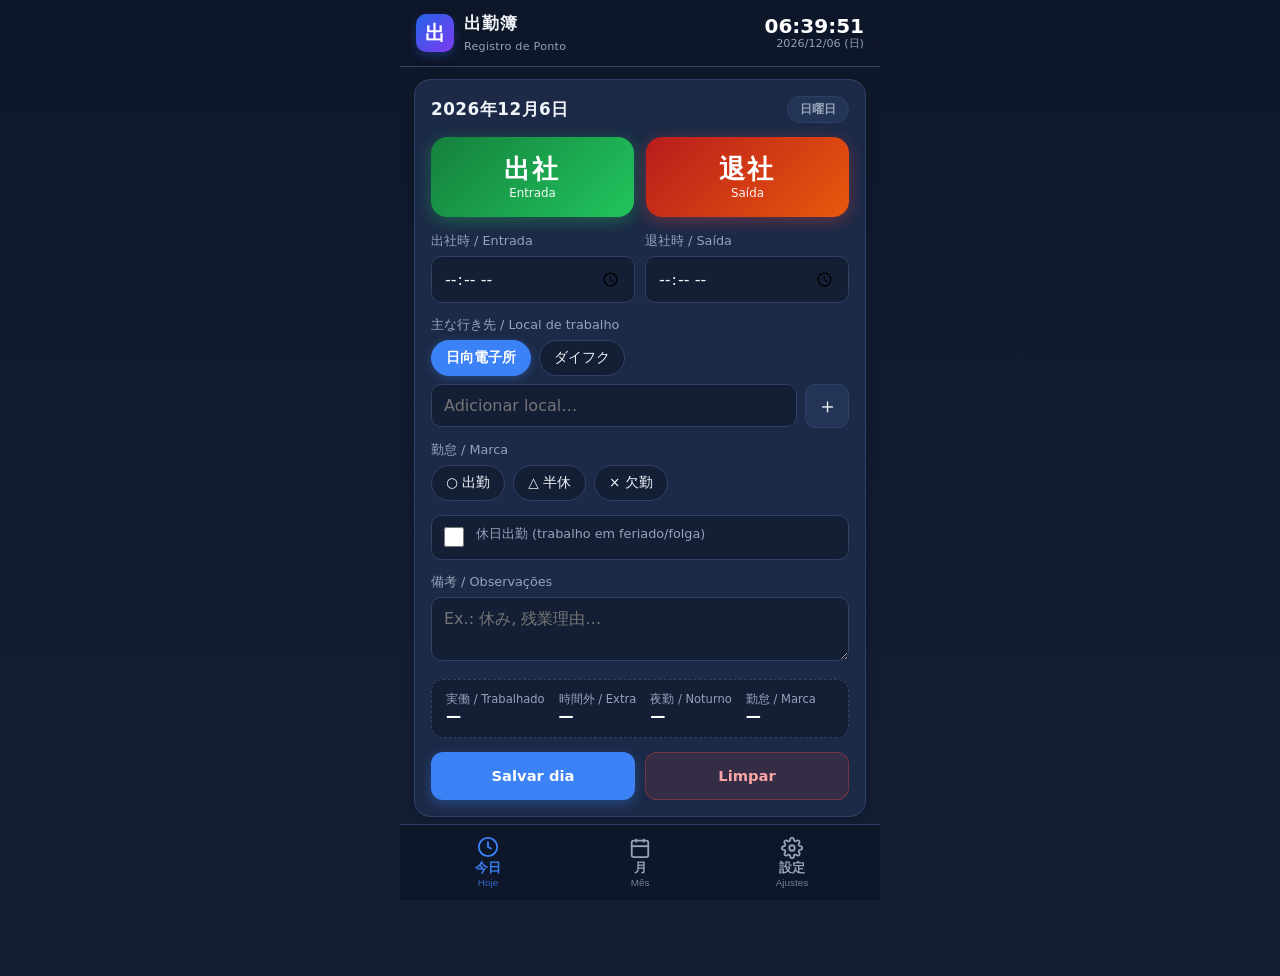
==== ponto.html @ 15ba2b0e "feat: Registro de Ponto PWA offline com suporte a iPhone e Android" ====
<!DOCTYPE html>
<html lang="ja">
<head>
  <meta charset="utf-8">
  <meta name="viewport" content="width=device-width, initial-scale=1, viewport-fit=cover, maximum-scale=1, user-scalable=no">
  <meta name="theme-color" content="#0f172a">
  <title>出勤簿 / Registro de Ponto</title>
  <link rel="manifest" href="manifest.json">
  <meta name="theme-color" content="#3b82f6">

  <!-- Suporte Nativo para iPhone / iOS -->
  <meta name="apple-mobile-web-app-capable" content="yes">
  <meta name="apple-mobile-web-app-status-bar-style" content="black-translucent">
  <meta name="apple-mobile-web-app-title" content="出勤簿">
  <link rel="apple-touch-icon" href="icon-192.png">
  <link rel="apple-touch-icon" sizes="192x192" href="icon-192.png">
  <link rel="apple-touch-icon" sizes="512x512" href="icon-512.png">

  <style>
:root {
  --bg: #0f172a;
  --bg2: #141f36;
  --card: #1c2a47;
  --card2: #243456;
  --line: #2e4166;
  --txt: #f1f5f9;
  --muted: #94a3b8;
  --accent: #3b82f6;
  --accent-glow: rgba(59, 130, 246, 0.35);
  --green: #22c55e;
  --green-glow: rgba(34, 197, 94, 0.35);
  --red: #ef4444;
  --red-glow: rgba(239, 68, 68, 0.35);
  --amber: #f59e0b;
  --radius: 16px;
  --radius-sm: 10px;
}

*, *::before, *::after {
  box-sizing: border-box;
  -webkit-tap-highlight-color: transparent;
}

html, body {
  margin: 0;
  padding: 0;
  width: 100%;
  max-width: 100vw;
  overflow-x: hidden;
}

body {
  background: linear-gradient(180deg, var(--bg) 0%, var(--bg2) 100%);
  color: var(--txt);
  font-family: system-ui, -apple-system, "Noto Sans JP", "Segoe UI", Roboto, sans-serif;
  min-height: 100vh;
  min-height: 100dvh;
  padding-bottom: calc(76px + env(safe-area-inset-bottom, 16px));
}

.app-wrapper {
  width: 100%;
  max-width: 480px;
  margin: 0 auto;
  min-height: 100vh;
  position: relative;
  display: flex;
  flex-direction: column;
}

.hidden {
  display: none !important;
}

.muted {
  color: var(--muted);
  font-size: 0.85rem;
  line-height: 1.4;
}

/* ---------- Top Bar ---------- */
.topbar {
  position: sticky;
  top: 0;
  z-index: 40;
  display: flex;
  justify-content: space-between;
  align-items: center;
  padding: calc(env(safe-area-inset-top, 0px) + 12px) 16px 12px;
  background: rgba(15, 23, 42, 0.94);
  backdrop-filter: blur(12px);
  -webkit-backdrop-filter: blur(12px);
  border-bottom: 1px solid var(--line);
}

.brand {
  display: flex;
  align-items: center;
  gap: 10px;
}

.brand strong {
  display: block;
  font-size: 1.05rem;
  letter-spacing: 0.05em;
  font-weight: 700;
}

.brand small {
  color: var(--muted);
  font-size: 0.7rem;
  letter-spacing: 0.02em;
}

.logo {
  width: 38px;
  height: 38px;
  border-radius: 10px;
  display: grid;
  place-items: center;
  background: linear-gradient(135deg, #2563eb, #7c3aed);
  font-weight: 800;
  font-size: 1.25rem;
  color: #fff;
  box-shadow: 0 4px 10px rgba(37, 99, 235, 0.3);
}

.clock {
  text-align: right;
  line-height: 1.15;
}

.clock #liveClock {
  font-variant-numeric: tabular-nums;
  font-size: 1.25rem;
  font-weight: 700;
  color: #fff;
}

.clock small {
  color: var(--muted);
  font-size: 0.7rem;
  display: block;
}

/* ---------- Banners ---------- */
.banner {
  margin: 12px 14px 0;
  padding: 12px 14px;
  border-radius: 12px;
  font-size: 0.85rem;
  line-height: 1.4;
}

.banner.warn {
  background: rgba(245, 158, 11, 0.12);
  border: 1px solid rgba(245, 158, 11, 0.4);
  color: #fde68a;
}

/* ---------- Main Content ---------- */
main {
  flex: 1;
  padding: 12px 14px 0;
  width: 100%;
}

.panel {
  display: none;
}

.panel.active {
  display: block;
  animation: fadeIn 0.18s cubic-bezier(0.16, 1, 0.3, 1);
}

@keyframes fadeIn {
  from { opacity: 0; transform: translateY(6px); }
  to { opacity: 1; transform: translateY(0); }
}

/* ---------- Cards ---------- */
.card {
  background: var(--card);
  border: 1px solid var(--line);
  border-radius: var(--radius);
  padding: 16px;
  margin-bottom: 12px;
  box-shadow: 0 4px 12px rgba(0, 0, 0, 0.15);
}

.card h2 {
  margin: 0 0 12px;
  font-size: 1rem;
  font-weight: 700;
  letter-spacing: 0.03em;
}

.card-head {
  display: flex;
  justify-content: space-between;
  align-items: center;
  margin-bottom: 14px;
}

.card-head h2 {
  margin: 0;
  font-size: 1.05rem;
}

.pill {
  background: var(--card2);
  color: var(--muted);
  padding: 4px 12px;
  border-radius: 999px;
  font-size: 0.78rem;
  font-weight: 600;
  border: 1px solid var(--line);
}

/* ---------- Punch Buttons ---------- */
.punch {
  display: grid;
  grid-template-columns: 1fr 1fr;
  gap: 12px;
  margin-bottom: 16px;
}

.punch-btn {
  border: none;
  border-radius: 16px;
  padding: 16px 8px;
  color: #fff;
  cursor: pointer;
  display: flex;
  flex-direction: column;
  align-items: center;
  justify-content: center;
  gap: 3px;
  font-family: inherit;
  transition: transform 0.08s ease, filter 0.15s ease, box-shadow 0.15s ease;
  touch-action: manipulation;
  min-height: 80px;
}

.punch-btn:active {
  transform: scale(0.96);
}

.punch-btn .big {
  font-size: 1.65rem;
  font-weight: 800;
  letter-spacing: 0.08em;
  line-height: 1.1;
}

.punch-btn small {
  font-size: 0.74rem;
  font-weight: 500;
  opacity: 0.95;
}

.punch-btn.in {
  background: linear-gradient(135deg, #15803d, #22c55e);
  box-shadow: 0 4px 16px var(--green-glow);
}

.punch-btn.out {
  background: linear-gradient(135deg, #b91c1c, #ea580c);
  box-shadow: 0 4px 16px var(--red-glow);
}

.punch-btn.done {
  filter: saturate(0.3) brightness(0.75);
  box-shadow: none;
}

/* ---------- Form Controls ---------- */
.grid2 {
  display: grid;
  grid-template-columns: 1fr 1fr;
  gap: 10px;
}

.field {
  display: block;
  margin-bottom: 14px;
}

.field > span {
  display: block;
  font-size: 0.8rem;
  font-weight: 500;
  color: var(--muted);
  margin-bottom: 6px;
}

input[type=text],
input[type=number],
input[type=time],
textarea,
select {
  width: 100%;
  max-width: 100%;
  background: var(--bg2);
  border: 1px solid var(--line);
  color: var(--txt);
  border-radius: var(--radius-sm);
  padding: 11px 12px;
  font-size: 1rem;
  font-family: inherit;
  transition: border-color 0.15s, box-shadow 0.15s;
}

input[type=time] {
  font-variant-numeric: tabular-nums;
  -webkit-appearance: none;
}

textarea {
  resize: vertical;
  min-height: 64px;
}

input:focus,
textarea:focus,
select:focus {
  outline: none;
  border-color: var(--accent);
  box-shadow: 0 0 0 3px var(--accent-glow);
}

/* Row & Icon button */
.row {
  display: flex;
  gap: 8px;
  align-items: center;
  width: 100%;
}

.row input {
  flex: 1;
  min-width: 0;
}

.btn-icon {
  width: 44px;
  height: 44px;
  min-width: 44px;
  flex: 0 0 44px;
  border-radius: var(--radius-sm);
  display: inline-flex;
  align-items: center;
  justify-content: center;
  font-size: 1.3rem;
  cursor: pointer;
  border: 1px solid var(--line);
  background: var(--card2);
  color: var(--txt);
  padding: 0;
  touch-action: manipulation;
  transition: transform 0.08s, filter 0.15s;
}

.btn-icon:active {
  transform: scale(0.93);
  filter: brightness(1.2);
}

/* Chips */
.chips {
  display: flex;
  flex-wrap: wrap;
  gap: 8px;
  margin-bottom: 8px;
}

.chip {
  border: 1px solid var(--line);
  background: var(--bg2);
  color: var(--txt);
  padding: 8px 14px;
  border-radius: 999px;
  font-size: 0.85rem;
  cursor: pointer;
  font-family: inherit;
  touch-action: manipulation;
  transition: background-color 0.12s, border-color 0.12s;
  max-width: 100%;
  overflow: hidden;
  text-overflow: ellipsis;
  white-space: nowrap;
}

.chip.active {
  background: var(--accent);
  border-color: var(--accent);
  color: #fff;
  font-weight: 600;
  box-shadow: 0 2px 8px var(--accent-glow);
}

.chip.remove {
  background: #3a1d22;
  border-color: #7c2d3a;
  color: #fca5a5;
}

/* Switch & Checkbox */
.switch {
  display: flex;
  gap: 12px;
  align-items: center;
  font-size: 0.84rem;
  color: var(--txt);
  background: var(--bg2);
  padding: 10px 12px;
  border-radius: var(--radius-sm);
  border: 1px solid var(--line);
  cursor: pointer;
  user-select: none;
  touch-action: manipulation;
}

.switch input {
  width: 20px;
  height: 20px;
  flex: 0 0 20px;
  margin: 0;
  accent-color: var(--accent);
}

/* Summary Box */
.summary {
  background: var(--bg2);
  border: 1px dashed var(--line);
  border-radius: 12px;
  padding: 12px 14px;
  margin-bottom: 14px;
  font-size: 0.9rem;
  display: flex;
  flex-wrap: wrap;
  gap: 14px;
}

.summary b {
  color: #fff;
  font-size: 0.95rem;
}

.summary .k {
  color: var(--muted);
  font-size: 0.72rem;
  display: block;
}

/* Action Buttons */
.actions {
  display: grid;
  grid-template-columns: repeat(auto-fit, minmax(120px, 1fr));
  gap: 10px;
  width: 100%;
}

.actions.single {
  grid-template-columns: 1fr;
}

.btn {
  border: none;
  border-radius: 12px;
  padding: 12px 14px;
  font-size: 0.92rem;
  font-weight: 600;
  cursor: pointer;
  font-family: inherit;
  min-height: 48px;
  display: inline-flex;
  align-items: center;
  justify-content: center;
  text-align: center;
  touch-action: manipulation;
  transition: transform 0.08s ease, filter 0.15s ease;
  min-width: 0;
  line-height: 1.25;
}

.btn:active {
  transform: scale(0.97);
  filter: brightness(1.15);
}

.btn.primary {
  background: var(--accent);
  color: #fff;
  box-shadow: 0 4px 12px var(--accent-glow);
}

.btn.ghost {
  background: var(--card2);
  color: var(--txt);
  border: 1px solid var(--line);
}

.btn.danger {
  color: #fca5a5;
  background: rgba(239, 68, 68, 0.12);
  border-color: rgba(239, 68, 68, 0.35);
}

.btn.file {
  display: inline-flex;
  align-items: center;
  justify-content: center;
  position: relative;
  overflow: hidden;
}

.btn.file input {
  position: absolute;
  top: 0;
  left: 0;
  opacity: 0;
  width: 100%;
  height: 100%;
  cursor: pointer;
}

/* ---------- Month Tab ---------- */
.month-nav {
  display: flex;
  align-items: center;
  justify-content: space-between;
  gap: 8px;
  margin-bottom: 14px;
}

.month-nav h2 {
  margin: 0;
  font-size: 1.15rem;
  font-weight: 700;
  flex: 1;
  text-align: center;
  letter-spacing: 0.02em;
}

.stats {
  display: grid;
  grid-template-columns: 1fr 1fr;
  gap: 10px;
  margin-bottom: 14px;
}

.stat {
  background: var(--bg2);
  border: 1px solid var(--line);
  border-radius: 12px;
  padding: 10px 12px;
  min-width: 0;
}

.stat .v {
  font-size: 1.3rem;
  font-weight: 800;
  font-variant-numeric: tabular-nums;
  white-space: nowrap;
  overflow: hidden;
  text-overflow: ellipsis;
}

.stat .k {
  color: var(--muted);
  font-size: 0.72rem;
  margin-top: 2px;
}

.stat.green .v { color: var(--green); }
.stat.amber .v { color: var(--amber); }
.stat.red .v { color: var(--red); }

/* Day List */
.day-list {
  display: flex;
  flex-direction: column;
  gap: 8px;
  margin-bottom: 24px;
}

.day {
  background: var(--card);
  border: 1px solid var(--line);
  border-radius: 12px;
  overflow: hidden;
  transition: border-color 0.15s;
}

.day.sat { border-left: 4px solid #3b82f6; }
.day.sun { border-left: 4px solid var(--red); }
.day.holiday { border-left: 4px solid var(--amber); }

.day-head {
  display: flex;
  align-items: center;
  gap: 8px;
  padding: 12px 10px;
  cursor: pointer;
  touch-action: manipulation;
}

.day-num {
  width: 32px;
  font-size: 1.05rem;
  font-weight: 700;
  text-align: center;
  flex-shrink: 0;
}

.day-wd {
  width: 26px;
  font-size: 0.76rem;
  color: var(--muted);
  flex-shrink: 0;
}

.day-main {
  flex: 1;
  min-width: 0;
  font-size: 0.88rem;
  font-variant-numeric: tabular-nums;
  overflow: hidden;
  text-overflow: ellipsis;
  white-space: nowrap;
}

.day-main .ph { color: var(--muted); }
.day-main .nt { color: var(--muted); font-size: 0.78rem; margin-left: 4px; }
.day-empty { color: var(--muted); font-size: 0.82rem; }

.day-body {
  display: none;
  padding: 0 14px 14px;
  border-top: 1px solid var(--line);
}

.day.open .day-body {
  display: block;
}

.day-body .grid2 {
  margin-top: 12px;
}

.day-body .field {
  margin-bottom: 12px;
}

/* ---------- Bottom Navigation Bar ---------- */
.tabs {
  position: fixed;
  bottom: 0;
  left: 0;
  right: 0;
  z-index: 50;
  display: flex;
  justify-content: space-around;
  align-items: center;
  background: rgba(15, 23, 42, 0.96);
  backdrop-filter: blur(16px);
  -webkit-backdrop-filter: blur(16px);
  border-top: 1px solid var(--line);
  padding: 6px 12px calc(env(safe-area-inset-bottom, 8px) + 6px);
  max-width: 480px;
  margin: 0 auto;
}

.tab {
  flex: 1;
  display: flex;
  flex-direction: column;
  align-items: center;
  justify-content: center;
  gap: 2px;
  padding: 6px 4px;
  border: none;
  background: transparent;
  color: var(--muted);
  cursor: pointer;
  border-radius: 12px;
  transition: all 0.15s ease;
  touch-action: manipulation;
}

.tab .tab-icon {
  width: 22px;
  height: 22px;
  stroke: currentColor;
  stroke-width: 2;
  fill: none;
  transition: stroke 0.15s ease, transform 0.15s ease;
}

.tab .tab-title {
  font-size: 0.8rem;
  font-weight: 700;
  line-height: 1.1;
}

.tab .tab-sub {
  font-size: 0.62rem;
  font-weight: 500;
  opacity: 0.75;
}

.tab.active {
  color: var(--accent);
}

.tab.active .tab-icon {
  transform: translateY(-1px);
}

.tab:active {
  transform: scale(0.92);
}

/* ---------- Toast Message ---------- */
.toast {
  position: fixed;
  left: 50%;
  bottom: calc(76px + env(safe-area-inset-bottom, 16px));
  transform: translateX(-50%);
  background: rgba(11, 18, 32, 0.95);
  border: 1px solid var(--line);
  color: #fff;
  padding: 12px 20px;
  border-radius: 999px;
  font-size: 0.88rem;
  font-weight: 600;
  z-index: 60;
  box-shadow: 0 10px 30px rgba(0, 0, 0, 0.6);
  max-width: calc(100vw - 32px);
  width: max-content;
  text-align: center;
  backdrop-filter: blur(10px);
  -webkit-backdrop-filter: blur(10px);
}

</style>
</head>
<body>

<div class="app-wrapper">
  <!-- Top Bar -->
  <header class="topbar">
    <div class="brand">
      <span class="logo">出</span>
      <div>
        <strong>出勤簿</strong>
        <small>Registro de Ponto</small>
      </div>
    </div>
    <div class="clock">
      <span id="liveClock">--:--:--</span>
      <small id="liveDate">—</small>
    </div>
  </header>

  <div id="persistWarn" class="banner warn hidden">
    Este dispositivo não permitiu armazenamento persistente. Exporte o backup (.json) periodicamente.
  </div>

  <main>
    <!-- TAB: TODAY -->
    <section id="tab-today" class="panel active">
      <div class="card">
        <div class="card-head">
          <h2 id="todayTitle">—</h2>
          <span id="todayWeekday" class="pill"></span>
        </div>

        <div id="openShift" class="banner warn hidden"></div>

        <div class="punch">
          <button id="btnIn" class="punch-btn in">
            <span class="big">出社</span>
            <small>Entrada</small>
          </button>
          <button id="btnOut" class="punch-btn out">
            <span class="big">退社</span>
            <small>Saída</small>
          </button>
        </div>

        <div class="grid2">
          <label class="field">
            <span>出社時 / Entrada</span>
            <input type="time" id="inTime">
          </label>
          <label class="field">
            <span>退社時 / Saída</span>
            <input type="time" id="outTime">
          </label>
        </div>

        <div class="field">
          <span>主な行き先 / Local de trabalho</span>
          <div id="placeChips" class="chips"></div>
          <div class="row">
            <input type="text" id="newPlace" placeholder="Adicionar local…">
            <button id="addPlace" class="btn-icon" title="Adicionar local">＋</button>
          </div>
        </div>

        <div class="field">
          <span>勤怠 / Marca</span>
          <div id="markChips" class="chips">
            <button class="chip mark" data-mark="○">○ 出勤</button>
            <button class="chip mark" data-mark="△">△ 半休</button>
            <button class="chip mark" data-mark="×">× 欠勤</button>
          </div>
        </div>

        <label class="field switch">
          <input type="checkbox" id="holidayFlag">
          <span>休日出勤 (trabalho em feriado/folga)</span>
        </label>

        <label class="field">
          <span>備考 / Observações</span>
          <textarea id="note" rows="2" placeholder="Ex.: 休み, 残業理由…"></textarea>
        </label>

        <div id="todaySummary" class="summary"></div>
        <div class="actions">
          <button id="saveToday" class="btn primary">Salvar dia</button>
          <button id="clearToday" class="btn ghost danger">Limpar</button>
        </div>
      </div>
    </section>

    <!-- TAB: MONTH -->
    <section id="tab-month" class="panel">
      <div class="card">
        <div class="month-nav">
          <button id="prevMonth" class="btn-icon ghost" title="Mês anterior">◀</button>
          <h2 id="monthLabel">—</h2>
          <button id="nextMonth" class="btn-icon ghost" title="Próximo mês">▶</button>
        </div>
        <div id="monthStats" class="stats"></div>
        <div class="actions">
          <button id="exportXlsx" class="btn primary">Gerar Excel (.xlsx)</button>
          <button id="exportCsv" class="btn ghost">Exportar CSV</button>
        </div>
      </div>
      <div id="dayList" class="day-list"></div>
    </section>

    <!-- TAB: CONFIG -->
    <section id="tab-config" class="panel">
      <div class="card">
        <h2>Perfil</h2>
        <label class="field"><span>申請者 / Nome</span><input type="text" id="cfgName"></label>
        <label class="field"><span>所属長 / Supervisor</span><input type="text" id="cfgSupervisor"></label>
        <label class="field"><span>Jornada padrão por dia (h)</span><input type="number" id="cfgHours" min="1" max="12" step="0.5"></label>
        <div class="actions single"><button id="saveConfig" class="btn primary">Salvar Perfil</button></div>
      </div>

      <div class="card">
        <h2>Locais de Trabalho</h2>
        <div id="cfgPlaces" class="chips"></div>
      </div>

      <div class="card">
        <h2>Backup e Dados</h2>
        <p class="muted">Os dados ficam salvos internamente neste aparelho. Recomendamos exportar o backup regularmente.</p>
        <div class="actions" style="margin-bottom: 10px;">
          <button id="backupJson" class="btn primary">Exportar Backup (.json)</button>
          <label class="btn ghost file">Importar Backup<input type="file" id="importJson" accept="application/json,.json"></label>
        </div>
        <div class="actions">
          <button id="loadSample" class="btn ghost">Carregar Exemplo</button>
          <button id="wipeAll" class="btn ghost danger">Apagar Tudo</button>
        </div>
      </div>
    </section>
  </main>

  <!-- Bottom Navigation Bar (Estilo App Nativo Android) -->
  <nav class="tabs">
    <button class="tab active" data-tab="today">
      <svg class="tab-icon" viewBox="0 0 24 24"><circle cx="12" cy="12" r="10"/><polyline points="12 6 12 12 16 14"/></svg>
      <span class="tab-title">今日</span>
      <span class="tab-sub">Hoje</span>
    </button>
    <button class="tab" data-tab="month">
      <svg class="tab-icon" viewBox="0 0 24 24"><rect x="3" y="4" width="18" height="18" rx="2" ry="2"/><line x1="16" y1="2" x2="16" y2="6"/><line x1="8" y1="2" x2="8" y2="6"/><line x1="3" y1="10" x2="21" y2="10"/></svg>
      <span class="tab-title">月</span>
      <span class="tab-sub">Mês</span>
    </button>
    <button class="tab" data-tab="config">
      <svg class="tab-icon" viewBox="0 0 24 24"><circle cx="12" cy="12" r="3"/><path d="M19.4 15a1.65 1.65 0 0 0 .33 1.82l.06.06a2 2 0 0 1 0 2.83 2 2 0 0 1-2.83 0l-.06-.06a1.65 1.65 0 0 0-1.82-.33 1.65 1.65 0 0 0-1 1.51V21a2 2 0 0 1-2 2 2 2 0 0 1-2-2v-.09A1.65 1.65 0 0 0 9 19.4a1.65 1.65 0 0 0-1.82.33l-.06.06a2 2 0 0 1-2.83 0 2 2 0 0 1 0-2.83l.06-.06a1.65 1.65 0 0 0 .33-1.82 1.65 1.65 0 0 0-1.51-1H3a2 2 0 0 1-2-2 2 2 0 0 1 2-2h.09A1.65 1.65 0 0 0 4.6 9a1.65 1.65 0 0 0-.33-1.82l-.06-.06a2 2 0 0 1 0-2.83 2 2 0 0 1 2.83 0l.06.06a1.65 1.65 0 0 0 1.82.33H9a1.65 1.65 0 0 0 1-1.51V3a2 2 0 0 1 2-2 2 2 0 0 1 2 2v.09a1.65 1.65 0 0 0 1 1.51 1.65 1.65 0 0 0 1.82-.33l.06-.06a2 2 0 0 1 2.83 0 2 2 0 0 1 0 2.83l-.06.06a1.65 1.65 0 0 0-.33 1.82V9a1.65 1.65 0 0 0 1.51 1H21a2 2 0 0 1 2 2 2 2 0 0 1-2 2h-.09a1.65 1.65 0 0 0-1.51 1z"/></svg>
      <span class="tab-title">設定</span>
      <span class="tab-sub">Ajustes</span>
    </button>
  </nav>

  <div id="toast" class="toast hidden"></div>
</div>

<script>
/*! ExcelJS 19-10-2023 */

!function(e){if("object"==typeof exports&&"undefined"!=typeof module)module.exports=e();else if("function"==typeof define&&define.amd)define([],e);else{("undefined"!=typeof window?window:"undefined"!=typeof global?global:"undefined"!=typeof self?self:this).ExcelJS=e()}}((function(){return function e(t,r,n){function i(o,a){if(!r[o]){if(!t[o]){var l="function"==typeof require&&require;if(!a&&l)return l(o,!0);if(s)return s(o,!0);var c=new Error("Cannot find module '"+o+"'");throw c.code="MODULE_NOT_FOUND",c}var u=r[o]={exports:{}};t[o][0].call(u.exports,(function(e){return i(t[o][1][e]||e)}),u,u.exports,e,t,r,n)}return r[o].exports}for(var s="function"==typeof require&&require,o=0;o<n.length;o++)i(n[o]);return i}({1:[function(e,t,r){"use strict";const n=e("fs"),i=e("fast-csv"),s=e("dayjs/plugin/customParseFormat"),o=e("dayjs/plugin/utc"),a=e("dayjs").extend(s).extend(o),l=e("../utils/stream-buf"),{fs:{exists:c}}=e("../utils/utils"),u={true:!0,false:!1,"#N/A":{error:"#N/A"},"#REF!":{error:"#REF!"},"#NAME?":{error:"#NAME?"},"#DIV/0!":{error:"#DIV/0!"},"#NULL!":{error:"#NULL!"},"#VALUE!":{error:"#VALUE!"},"#NUM!":{error:"#NUM!"}};t.exports=class{constructor(e){this.workbook=e,this.worksheet=null}async readFile(e,t){if(t=t||{},!await c(e))throw new Error("File not found: "+e);const r=n.createReadStream(e),i=await this.read(r,t);return r.close(),i}read(e,t){return t=t||{},new Promise((r,n)=>{const s=this.workbook.addWorksheet(t.sheetName),o=t.dateFormats||["YYYY-MM-DD[T]HH:mm:ssZ","YYYY-MM-DD[T]HH:mm:ss","MM-DD-YYYY","YYYY-MM-DD"],l=t.map||function(e){if(""===e)return null;const t=Number(e);if(!Number.isNaN(t)&&t!==1/0)return t;const r=o.reduce((t,r)=>{if(t)return t;const n=a(e,r,!0);return n.isValid()?n:null},null);if(r)return new Date(r.valueOf());const n=u[e];return void 0!==n?n:e},c=i.parse(t.parserOptions).on("data",e=>{s.addRow(e.map(l))}).on("end",()=>{c.emit("worksheet",s)});c.on("worksheet",r).on("error",n),e.pipe(c)})}createInputStream(){throw new Error("`CSV#createInputStream` is deprecated. You should use `CSV#read` instead. This method will be removed in version 5.0. Please follow upgrade instruction: https://github.com/exceljs/exceljs/blob/master/UPGRADE-4.0.md")}write(e,t){return new Promise((r,n)=>{t=t||{};const s=this.workbook.getWorksheet(t.sheetName||t.sheetId),o=i.format(t.formatterOptions);e.on("finish",()=>{r()}),o.on("error",n),o.pipe(e);const{dateFormat:l,dateUTC:c}=t,u=t.map||(e=>{if(e){if(e.text||e.hyperlink)return e.hyperlink||e.text||"";if(e.formula||e.result)return e.result||"";if(e instanceof Date)return l?c?a.utc(e).format(l):a(e).format(l):c?a.utc(e).format():a(e).format();if(e.error)return e.error;if("object"==typeof e)return JSON.stringify(e)}return e}),h=void 0===t.includeEmptyRows||t.includeEmptyRows;let f=1;s&&s.eachRow((e,t)=>{if(h)for(;f++<t-1;)o.write([]);const{values:r}=e;r.shift(),o.write(r.map(u)),f=t}),o.end()})}writeFile(e,t){const r={encoding:(t=t||{}).encoding||"utf8"},i=n.createWriteStream(e,r);return this.write(i,t)}async writeBuffer(e){const t=new l;return await this.write(t,e),t.read()}}},{"../utils/stream-buf":24,"../utils/utils":27,dayjs:391,"dayjs/plugin/customParseFormat":392,"dayjs/plugin/utc":393,"fast-csv":424,fs:216}],2:[function(e,t,r){"use strict";const n=e("../utils/col-cache");class i{constructor(e,t){let r=arguments.length>2&&void 0!==arguments[2]?arguments[2]:0;if(this.worksheet=e,t)if("string"==typeof t){const e=n.decodeAddress(t);this.nativeCol=e.col+r,this.nativeColOff=0,this.nativeRow=e.row+r,this.nativeRowOff=0}else void 0!==t.nativeCol?(this.nativeCol=t.nativeCol||0,this.nativeColOff=t.nativeColOff||0,this.nativeRow=t.nativeRow||0,this.nativeRowOff=t.nativeRowOff||0):void 0!==t.col?(this.col=t.col+r,this.row=t.row+r):(this.nativeCol=0,this.nativeColOff=0,this.nativeRow=0,this.nativeRowOff=0);else this.nativeCol=0,this.nativeColOff=0,this.nativeRow=0,this.nativeRowOff=0}static asInstance(e){return e instanceof i||null==e?e:new i(e)}get col(){return this.nativeCol+Math.min(this.colWidth-1,this.nativeColOff)/this.colWidth}set col(e){this.nativeCol=Math.floor(e),this.nativeColOff=Math.floor((e-this.nativeCol)*this.colWidth)}get row(){return this.nativeRow+Math.min(this.rowHeight-1,this.nativeRowOff)/this.rowHeight}set row(e){this.nativeRow=Math.floor(e),this.nativeRowOff=Math.floor((e-this.nativeRow)*this.rowHeight)}get colWidth(){return this.worksheet&&this.worksheet.getColumn(this.nativeCol+1)&&this.worksheet.getColumn(this.nativeCol+1).isCustomWidth?Math.floor(1e4*this.worksheet.getColumn(this.nativeCol+1).width):64e4}get rowHeight(){return this.worksheet&&this.worksheet.getRow(this.nativeRow+1)&&this.worksheet.getRow(this.nativeRow+1).height?Math.floor(1e4*this.worksheet.getRow(this.nativeRow+1).height):18e4}get model(){return{nativeCol:this.nativeCol,nativeColOff:this.nativeColOff,nativeRow:this.nativeRow,nativeRowOff:this.nativeRowOff}}set model(e){this.nativeCol=e.nativeCol,this.nativeColOff=e.nativeColOff,this.nativeRow=e.nativeRow,this.nativeRowOff=e.nativeRowOff}}t.exports=i},{"../utils/col-cache":19}],3:[function(e,t,r){"use strict";const n=e("../utils/col-cache"),i=e("../utils/under-dash"),s=e("./enums"),{slideFormula:o}=e("../utils/shared-formula"),a=e("./note");class l{constructor(e,t,r){if(!e||!t)throw new Error("A Cell needs a Row");this._row=e,this._column=t,n.validateAddress(r),this._address=r,this._value=c.create(l.Types.Null,this),this.style=this._mergeStyle(e.style,t.style,{}),this._mergeCount=0}get worksheet(){return this._row.worksheet}get workbook(){return this._row.worksheet.workbook}destroy(){delete this.style,delete this._value,delete this._row,delete this._column,delete this._address}get numFmt(){return this.style.numFmt}set numFmt(e){this.style.numFmt=e}get font(){return this.style.font}set font(e){this.style.font=e}get alignment(){return this.style.alignment}set alignment(e){this.style.alignment=e}get border(){return this.style.border}set border(e){this.style.border=e}get fill(){return this.style.fill}set fill(e){this.style.fill=e}get protection(){return this.style.protection}set protection(e){this.style.protection=e}_mergeStyle(e,t,r){const n=e&&e.numFmt||t&&t.numFmt;n&&(r.numFmt=n);const i=e&&e.font||t&&t.font;i&&(r.font=i);const s=e&&e.alignment||t&&t.alignment;s&&(r.alignment=s);const o=e&&e.border||t&&t.border;o&&(r.border=o);const a=e&&e.fill||t&&t.fill;a&&(r.fill=a);const l=e&&e.protection||t&&t.protection;return l&&(r.protection=l),r}get address(){return this._address}get row(){return this._row.number}get col(){return this._column.number}get $col$row(){return`$${this._column.letter}$${this.row}`}get type(){return this._value.type}get effectiveType(){return this._value.effectiveType}toCsvString(){return this._value.toCsvString()}addMergeRef(){this._mergeCount++}releaseMergeRef(){this._mergeCount--}get isMerged(){return this._mergeCount>0||this.type===l.Types.Merge}merge(e,t){this._value.release(),this._value=c.create(l.Types.Merge,this,e),t||(this.style=e.style)}unmerge(){this.type===l.Types.Merge&&(this._value.release(),this._value=c.create(l.Types.Null,this),this.style=this._mergeStyle(this._row.style,this._column.style,{}))}isMergedTo(e){return this._value.type===l.Types.Merge&&this._value.isMergedTo(e)}get master(){return this.type===l.Types.Merge?this._value.master:this}get isHyperlink(){return this._value.type===l.Types.Hyperlink}get hyperlink(){return this._value.hyperlink}get value(){return this._value.value}set value(e){this.type!==l.Types.Merge?(this._value.release(),this._value=c.create(c.getType(e),this,e)):this._value.master.value=e}get note(){return this._comment&&this._comment.note}set note(e){this._comment=new a(e)}get text(){return this._value.toString()}get html(){return i.escapeHtml(this.text)}toString(){return this.text}_upgradeToHyperlink(e){this.type===l.Types.String&&(this._value=c.create(l.Types.Hyperlink,this,{text:this._value.value,hyperlink:e}))}get formula(){return this._value.formula}get result(){return this._value.result}get formulaType(){return this._value.formulaType}get fullAddress(){const{worksheet:e}=this._row;return{sheetName:e.name,address:this.address,row:this.row,col:this.col}}get name(){return this.names[0]}set name(e){this.names=[e]}get names(){return this.workbook.definedNames.getNamesEx(this.fullAddress)}set names(e){const{definedNames:t}=this.workbook;t.removeAllNames(this.fullAddress),e.forEach(e=>{t.addEx(this.fullAddress,e)})}addName(e){this.workbook.definedNames.addEx(this.fullAddress,e)}removeName(e){this.workbook.definedNames.removeEx(this.fullAddress,e)}removeAllNames(){this.workbook.definedNames.removeAllNames(this.fullAddress)}get _dataValidations(){return this.worksheet.dataValidations}get dataValidation(){return this._dataValidations.find(this.address)}set dataValidation(e){this._dataValidations.add(this.address,e)}get model(){const{model:e}=this._value;return e.style=this.style,this._comment&&(e.comment=this._comment.model),e}set model(e){if(this._value.release(),this._value=c.create(e.type,this),this._value.model=e,e.comment)switch(e.comment.type){case"note":this._comment=a.fromModel(e.comment)}e.style?this.style=e.style:this.style={}}}l.Types=s.ValueType;const c={getType:e=>null==e?l.Types.Null:e instanceof String||"string"==typeof e?l.Types.String:"number"==typeof e?l.Types.Number:"boolean"==typeof e?l.Types.Boolean:e instanceof Date?l.Types.Date:e.text&&e.hyperlink?l.Types.Hyperlink:e.formula||e.sharedFormula?l.Types.Formula:e.richText?l.Types.RichText:e.sharedString?l.Types.SharedString:e.error?l.Types.Error:l.Types.JSON,types:[{t:l.Types.Null,f:class{constructor(e){this.model={address:e.address,type:l.Types.Null}}get value(){return null}set value(e){}get type(){return l.Types.Null}get effectiveType(){return l.Types.Null}get address(){return this.model.address}set address(e){this.model.address=e}toCsvString(){return""}release(){}toString(){return""}}},{t:l.Types.Number,f:class{constructor(e,t){this.model={address:e.address,type:l.Types.Number,value:t}}get value(){return this.model.value}set value(e){this.model.value=e}get type(){return l.Types.Number}get effectiveType(){return l.Types.Number}get address(){return this.model.address}set address(e){this.model.address=e}toCsvString(){return this.model.value.toString()}release(){}toString(){return this.model.value.toString()}}},{t:l.Types.String,f:class{constructor(e,t){this.model={address:e.address,type:l.Types.String,value:t}}get value(){return this.model.value}set value(e){this.model.value=e}get type(){return l.Types.String}get effectiveType(){return l.Types.String}get address(){return this.model.address}set address(e){this.model.address=e}toCsvString(){return`"${this.model.value.replace(/"/g,'""')}"`}release(){}toString(){return this.model.value}}},{t:l.Types.Date,f:class{constructor(e,t){this.model={address:e.address,type:l.Types.Date,value:t}}get value(){return this.model.value}set value(e){this.model.value=e}get type(){return l.Types.Date}get effectiveType(){return l.Types.Date}get address(){return this.model.address}set address(e){this.model.address=e}toCsvString(){return this.model.value.toISOString()}release(){}toString(){return this.model.value.toString()}}},{t:l.Types.Hyperlink,f:class{constructor(e,t){this.model={address:e.address,type:l.Types.Hyperlink,text:t?t.text:void 0,hyperlink:t?t.hyperlink:void 0},t&&t.tooltip&&(this.model.tooltip=t.tooltip)}get value(){const e={text:this.model.text,hyperlink:this.model.hyperlink};return this.model.tooltip&&(e.tooltip=this.model.tooltip),e}set value(e){this.model={text:e.text,hyperlink:e.hyperlink},e.tooltip&&(this.model.tooltip=e.tooltip)}get text(){return this.model.text}set text(e){this.model.text=e}get hyperlink(){return this.model.hyperlink}set hyperlink(e){this.model.hyperlink=e}get type(){return l.Types.Hyperlink}get effectiveType(){return l.Types.Hyperlink}get address(){return this.model.address}set address(e){this.model.address=e}toCsvString(){return this.model.hyperlink}release(){}toString(){return this.model.text}}},{t:l.Types.Formula,f:class{constructor(e,t){this.cell=e,this.model={address:e.address,type:l.Types.Formula,shareType:t?t.shareType:void 0,ref:t?t.ref:void 0,formula:t?t.formula:void 0,sharedFormula:t?t.sharedFormula:void 0,result:t?t.result:void 0}}_copyModel(e){const t={},r=r=>{const n=e[r];n&&(t[r]=n)};return r("formula"),r("result"),r("ref"),r("shareType"),r("sharedFormula"),t}get value(){return this._copyModel(this.model)}set value(e){this.model=this._copyModel(e)}validate(e){switch(c.getType(e)){case l.Types.Null:case l.Types.String:case l.Types.Number:case l.Types.Date:break;case l.Types.Hyperlink:case l.Types.Formula:default:throw new Error("Cannot process that type of result value")}}get dependencies(){return{ranges:this.formula.match(/([a-zA-Z0-9]+!)?[A-Z]{1,3}\d{1,4}:[A-Z]{1,3}\d{1,4}/g),cells:this.formula.replace(/([a-zA-Z0-9]+!)?[A-Z]{1,3}\d{1,4}:[A-Z]{1,3}\d{1,4}/g,"").match(/([a-zA-Z0-9]+!)?[A-Z]{1,3}\d{1,4}/g)}}get formula(){return this.model.formula||this._getTranslatedFormula()}set formula(e){this.model.formula=e}get formulaType(){return this.model.formula?s.FormulaType.Master:this.model.sharedFormula?s.FormulaType.Shared:s.FormulaType.None}get result(){return this.model.result}set result(e){this.model.result=e}get type(){return l.Types.Formula}get effectiveType(){const e=this.model.result;return null==e?s.ValueType.Null:e instanceof String||"string"==typeof e?s.ValueType.String:"number"==typeof e?s.ValueType.Number:e instanceof Date?s.ValueType.Date:e.text&&e.hyperlink?s.ValueType.Hyperlink:e.formula?s.ValueType.Formula:s.ValueType.Null}get address(){return this.model.address}set address(e){this.model.address=e}_getTranslatedFormula(){if(!this._translatedFormula&&this.model.sharedFormula){const{worksheet:e}=this.cell,t=e.findCell(this.model.sharedFormula);this._translatedFormula=t&&o(t.formula,t.address,this.model.address)}return this._translatedFormula}toCsvString(){return""+(this.model.result||"")}release(){}toString(){return this.model.result?this.model.result.toString():""}}},{t:l.Types.Merge,f:class{constructor(e,t){this.model={address:e.address,type:l.Types.Merge,master:t?t.address:void 0},this._master=t,t&&t.addMergeRef()}get value(){return this._master.value}set value(e){e instanceof l?(this._master&&this._master.releaseMergeRef(),e.addMergeRef(),this._master=e):this._master.value=e}isMergedTo(e){return e===this._master}get master(){return this._master}get type(){return l.Types.Merge}get effectiveType(){return this._master.effectiveType}get address(){return this.model.address}set address(e){this.model.address=e}toCsvString(){return""}release(){this._master.releaseMergeRef()}toString(){return this.value.toString()}}},{t:l.Types.JSON,f:class{constructor(e,t){this.model={address:e.address,type:l.Types.String,value:JSON.stringify(t),rawValue:t}}get value(){return this.model.rawValue}set value(e){this.model.rawValue=e,this.model.value=JSON.stringify(e)}get type(){return l.Types.String}get effectiveType(){return l.Types.String}get address(){return this.model.address}set address(e){this.model.address=e}toCsvString(){return this.model.value}release(){}toString(){return this.model.value}}},{t:l.Types.SharedString,f:class{constructor(e,t){this.model={address:e.address,type:l.Types.SharedString,value:t}}get value(){return this.model.value}set value(e){this.model.value=e}get type(){return l.Types.SharedString}get effectiveType(){return l.Types.SharedString}get address(){return this.model.address}set address(e){this.model.address=e}toCsvString(){return this.model.value.toString()}release(){}toString(){return this.model.value.toString()}}},{t:l.Types.RichText,f:class{constructor(e,t){this.model={address:e.address,type:l.Types.String,value:t}}get value(){return this.model.value}set value(e){this.model.value=e}toString(){return this.model.value.richText.map(e=>e.text).join("")}get type(){return l.Types.RichText}get effectiveType(){return l.Types.RichText}get address(){return this.model.address}set address(e){this.model.address=e}toCsvString(){return`"${this.text.replace(/"/g,'""')}"`}release(){}}},{t:l.Types.Boolean,f:class{constructor(e,t){this.model={address:e.address,type:l.Types.Boolean,value:t}}get value(){return this.model.value}set value(e){this.model.value=e}get type(){return l.Types.Boolean}get effectiveType(){return l.Types.Boolean}get address(){return this.model.address}set address(e){this.model.address=e}toCsvString(){return this.model.value?1:0}release(){}toString(){return this.model.value.toString()}}},{t:l.Types.Error,f:class{constructor(e,t){this.model={address:e.address,type:l.Types.Error,value:t}}get value(){return this.model.value}set value(e){this.model.value=e}get type(){return l.Types.Error}get effectiveType(){return l.Types.Error}get address(){return this.model.address}set address(e){this.model.address=e}toCsvString(){return this.toString()}release(){}toString(){return this.model.value.error.toString()}}}].reduce((e,t)=>(e[t.t]=t.f,e),[]),create(e,t,r){const n=this.types[e];if(!n)throw new Error("Could not create Value of type "+e);return new n(t,r)}};t.exports=l},{"../utils/col-cache":19,"../utils/shared-formula":23,"../utils/under-dash":26,"./enums":7,"./note":9}],4:[function(e,t,r){"use strict";const n=e("../utils/under-dash"),i=e("./enums"),s=e("../utils/col-cache");class o{constructor(e,t,r){this._worksheet=e,this._number=t,!1!==r&&(this.defn=r)}get number(){return this._number}get worksheet(){return this._worksheet}get letter(){return s.n2l(this._number)}get isCustomWidth(){return void 0!==this.width&&9!==this.width}get defn(){return{header:this._header,key:this.key,width:this.width,style:this.style,hidden:this.hidden,outlineLevel:this.outlineLevel}}set defn(e){e?(this.key=e.key,this.width=void 0!==e.width?e.width:9,this.outlineLevel=e.outlineLevel,e.style?this.style=e.style:this.style={},this.header=e.header,this._hidden=!!e.hidden):(delete this._header,delete this._key,delete this.width,this.style={},this.outlineLevel=0)}get headers(){return this._header&&this._header instanceof Array?this._header:[this._header]}get header(){return this._header}set header(e){void 0!==e?(this._header=e,this.headers.forEach((e,t)=>{this._worksheet.getCell(t+1,this.number).value=e})):this._header=void 0}get key(){return this._key}set key(e){(this._key&&this._worksheet.getColumnKey(this._key))===this&&this._worksheet.deleteColumnKey(this._key),this._key=e,e&&this._worksheet.setColumnKey(this._key,this)}get hidden(){return!!this._hidden}set hidden(e){this._hidden=e}get outlineLevel(){return this._outlineLevel||0}set outlineLevel(e){this._outlineLevel=e}get collapsed(){return!!(this._outlineLevel&&this._outlineLevel>=this._worksheet.properties.outlineLevelCol)}toString(){return JSON.stringify({key:this.key,width:this.width,headers:this.headers.length?this.headers:void 0})}equivalentTo(e){return this.width===e.width&&this.hidden===e.hidden&&this.outlineLevel===e.outlineLevel&&n.isEqual(this.style,e.style)}get isDefault(){if(this.isCustomWidth)return!1;if(this.hidden)return!1;if(this.outlineLevel)return!1;const e=this.style;return!e||!(e.font||e.numFmt||e.alignment||e.border||e.fill||e.protection)}get headerCount(){return this.headers.length}eachCell(e,t){const r=this.number;t||(t=e,e=null),this._worksheet.eachRow(e,(e,n)=>{t(e.getCell(r),n)})}get values(){const e=[];return this.eachCell((t,r)=>{t&&t.type!==i.ValueType.Null&&(e[r]=t.value)}),e}set values(e){if(!e)return;const t=this.number;let r=0;e.hasOwnProperty("0")&&(r=1),e.forEach((e,n)=>{this._worksheet.getCell(n+r,t).value=e})}_applyStyle(e,t){return this.style[e]=t,this.eachCell(r=>{r[e]=t}),t}get numFmt(){return this.style.numFmt}set numFmt(e){this._applyStyle("numFmt",e)}get font(){return this.style.font}set font(e){this._applyStyle("font",e)}get alignment(){return this.style.alignment}set alignment(e){this._applyStyle("alignment",e)}get protection(){return this.style.protection}set protection(e){this._applyStyle("protection",e)}get border(){return this.style.border}set border(e){this._applyStyle("border",e)}get fill(){return this.style.fill}set fill(e){this._applyStyle("fill",e)}static toModel(e){const t=[];let r=null;return e&&e.forEach((e,n)=>{e.isDefault?r&&(r=null):r&&e.equivalentTo(r)?r.max=n+1:(r={min:n+1,max:n+1,width:void 0!==e.width?e.width:9,style:e.style,isCustomWidth:e.isCustomWidth,hidden:e.hidden,outlineLevel:e.outlineLevel,collapsed:e.collapsed},t.push(r))}),t.length?t:void 0}static fromModel(e,t){const r=[];let n=1,i=0;for(t=(t=t||[]).sort((function(e,t){return e.min-t.min}));i<t.length;){const s=t[i++];for(;n<s.min;)r.push(new o(e,n++));for(;n<=s.max;)r.push(new o(e,n++,s))}return r.length?r:null}}t.exports=o},{"../utils/col-cache":19,"../utils/under-dash":26,"./enums":7}],5:[function(e,t,r){"use strict";t.exports=class{constructor(e){this.model=e||{}}add(e,t){return this.model[e]=t}find(e){return this.model[e]}remove(e){this.model[e]=void 0}}},{}],6:[function(e,t,r){"use strict";const n=e("../utils/under-dash"),i=e("../utils/col-cache"),s=e("../utils/cell-matrix"),o=e("./range"),a=/[$](\w+)[$](\d+)(:[$](\w+)[$](\d+))?/;t.exports=class{constructor(){this.matrixMap={}}getMatrix(e){return this.matrixMap[e]||(this.matrixMap[e]=new s)}add(e,t){const r=i.decodeEx(e);this.addEx(r,t)}addEx(e,t){const r=this.getMatrix(t);if(e.top)for(let t=e.left;t<=e.right;t++)for(let n=e.top;n<=e.bottom;n++){const s={sheetName:e.sheetName,address:i.n2l(t)+n,row:n,col:t};r.addCellEx(s)}else r.addCellEx(e)}remove(e,t){const r=i.decodeEx(e);this.removeEx(r,t)}removeEx(e,t){this.getMatrix(t).removeCellEx(e)}removeAllNames(e){n.each(this.matrixMap,t=>{t.removeCellEx(e)})}forEach(e){n.each(this.matrixMap,(t,r)=>{t.forEach(t=>{e(r,t)})})}getNames(e){return this.getNamesEx(i.decodeEx(e))}getNamesEx(e){return n.map(this.matrixMap,(t,r)=>t.findCellEx(e)&&r).filter(Boolean)}_explore(e,t){t.mark=!1;const{sheetName:r}=t,n=new o(t.row,t.col,t.row,t.col,r);let i,s;function a(i,s){const o=e.findCellAt(r,i,t.col);return!(!o||!o.mark)&&(n[s]=i,o.mark=!1,!0)}for(s=t.row-1;a(s,"top");s--);for(s=t.row+1;a(s,"bottom");s++);function l(t,i){const o=[];for(s=n.top;s<=n.bottom;s++){const n=e.findCellAt(r,s,t);if(!n||!n.mark)return!1;o.push(n)}n[i]=t;for(let e=0;e<o.length;e++)o[e].mark=!1;return!0}for(i=t.col-1;l(i,"left");i--);for(i=t.col+1;l(i,"right");i++);return n}getRanges(e,t){if(!(t=t||this.matrixMap[e]))return{name:e,ranges:[]};t.forEach(e=>{e.mark=!0});return{name:e,ranges:t.map(e=>e.mark&&this._explore(t,e)).filter(Boolean).map(e=>e.$shortRange)}}normaliseMatrix(e,t){e.forEachInSheet(t,(e,t,r)=>{e&&(e.row===t&&e.col===r||(e.row=t,e.col=r,e.address=i.n2l(r)+t))})}spliceRows(e,t,r,i){n.each(this.matrixMap,n=>{n.spliceRows(e,t,r,i),this.normaliseMatrix(n,e)})}spliceColumns(e,t,r,i){n.each(this.matrixMap,n=>{n.spliceColumns(e,t,r,i),this.normaliseMatrix(n,e)})}get model(){return n.map(this.matrixMap,(e,t)=>this.getRanges(t,e)).filter(e=>e.ranges.length)}set model(e){const t=this.matrixMap={};e.forEach(e=>{const r=t[e.name]=new s;e.ranges.forEach(e=>{a.test(e.split("!").pop()||"")&&r.addCell(e)})})}}},{"../utils/cell-matrix":18,"../utils/col-cache":19,"../utils/under-dash":26,"./range":10}],7:[function(e,t,r){"use strict";t.exports={ValueType:{Null:0,Merge:1,Number:2,String:3,Date:4,Hyperlink:5,Formula:6,SharedString:7,RichText:8,Boolean:9,Error:10},FormulaType:{None:0,Master:1,Shared:2},RelationshipType:{None:0,OfficeDocument:1,Worksheet:2,CalcChain:3,SharedStrings:4,Styles:5,Theme:6,Hyperlink:7},DocumentType:{Xlsx:1},ReadingOrder:{LeftToRight:1,RightToLeft:2},ErrorValue:{NotApplicable:"#N/A",Ref:"#REF!",Name:"#NAME?",DivZero:"#DIV/0!",Null:"#NULL!",Value:"#VALUE!",Num:"#NUM!"}}},{}],8:[function(e,t,r){"use strict";const n=e("../utils/col-cache"),i=e("./anchor");t.exports=class{constructor(e,t){this.worksheet=e,this.model=t}get model(){switch(this.type){case"background":return{type:this.type,imageId:this.imageId};case"image":return{type:this.type,imageId:this.imageId,hyperlinks:this.range.hyperlinks,range:{tl:this.range.tl.model,br:this.range.br&&this.range.br.model,ext:this.range.ext,editAs:this.range.editAs}};default:throw new Error("Invalid Image Type")}}set model(e){let{type:t,imageId:r,range:s,hyperlinks:o}=e;if(this.type=t,this.imageId=r,"image"===t)if("string"==typeof s){const e=n.decode(s);this.range={tl:new i(this.worksheet,{col:e.left,row:e.top},-1),br:new i(this.worksheet,{col:e.right,row:e.bottom},0),editAs:"oneCell"}}else this.range={tl:new i(this.worksheet,s.tl,0),br:s.br&&new i(this.worksheet,s.br,0),ext:s.ext,editAs:s.editAs,hyperlinks:o||s.hyperlinks}}}},{"../utils/col-cache":19,"./anchor":2}],9:[function(e,t,r){"use strict";const n=e("../utils/under-dash");class i{constructor(e){this.note=e}get model(){let e=null;switch(typeof this.note){case"string":e={type:"note",note:{texts:[{text:this.note}]}};break;default:e={type:"note",note:this.note}}return n.deepMerge({},i.DEFAULT_CONFIGS,e)}set model(e){const{note:t}=e,{texts:r}=t;1===r.length&&1===Object.keys(r[0]).length?this.note=r[0].text:this.note=t}static fromModel(e){const t=new i;return t.model=e,t}}i.DEFAULT_CONFIGS={note:{margins:{insetmode:"auto",inset:[.13,.13,.25,.25]},protection:{locked:"True",lockText:"True"},editAs:"absolute"}},t.exports=i},{"../utils/under-dash":26}],10:[function(e,t,r){"use strict";const n=e("../utils/col-cache");class i{constructor(){this.decode(arguments)}setTLBR(e,t,r,i,s){if(arguments.length<4){const i=n.decodeAddress(e),o=n.decodeAddress(t);this.model={top:Math.min(i.row,o.row),left:Math.min(i.col,o.col),bottom:Math.max(i.row,o.row),right:Math.max(i.col,o.col),sheetName:r},this.setTLBR(i.row,i.col,o.row,o.col,s)}else this.model={top:Math.min(e,r),left:Math.min(t,i),bottom:Math.max(e,r),right:Math.max(t,i),sheetName:s}}decode(e){switch(e.length){case 5:this.setTLBR(e[0],e[1],e[2],e[3],e[4]);break;case 4:this.setTLBR(e[0],e[1],e[2],e[3]);break;case 3:this.setTLBR(e[0],e[1],e[2]);break;case 2:this.setTLBR(e[0],e[1]);break;case 1:{const t=e[0];if(t instanceof i)this.model={top:t.model.top,left:t.model.left,bottom:t.model.bottom,right:t.model.right,sheetName:t.sheetName};else if(t instanceof Array)this.decode(t);else if(t.top&&t.left&&t.bottom&&t.right)this.model={top:t.top,left:t.left,bottom:t.bottom,right:t.right,sheetName:t.sheetName};else{const e=n.decodeEx(t);e.top?this.model={top:e.top,left:e.left,bottom:e.bottom,right:e.right,sheetName:e.sheetName}:this.model={top:e.row,left:e.col,bottom:e.row,right:e.col,sheetName:e.sheetName}}break}case 0:this.model={top:0,left:0,bottom:0,right:0};break;default:throw new Error("Invalid number of arguments to _getDimensions() - "+e.length)}}get top(){return this.model.top||1}set top(e){this.model.top=e}get left(){return this.model.left||1}set left(e){this.model.left=e}get bottom(){return this.model.bottom||1}set bottom(e){this.model.bottom=e}get right(){return this.model.right||1}set right(e){this.model.right=e}get sheetName(){return this.model.sheetName}set sheetName(e){this.model.sheetName=e}get _serialisedSheetName(){const{sheetName:e}=this.model;return e?/^[a-zA-Z0-9]*$/.test(e)?e+"!":`'${e}'!`:""}expand(e,t,r,n){(!this.model.top||e<this.top)&&(this.top=e),(!this.model.left||t<this.left)&&(this.left=t),(!this.model.bottom||r>this.bottom)&&(this.bottom=r),(!this.model.right||n>this.right)&&(this.right=n)}expandRow(e){if(e){const{dimensions:t,number:r}=e;t&&this.expand(r,t.min,r,t.max)}}expandToAddress(e){const t=n.decodeEx(e);this.expand(t.row,t.col,t.row,t.col)}get tl(){return n.n2l(this.left)+this.top}get $t$l(){return`$${n.n2l(this.left)}$${this.top}`}get br(){return n.n2l(this.right)+this.bottom}get $b$r(){return`$${n.n2l(this.right)}$${this.bottom}`}get range(){return`${this._serialisedSheetName+this.tl}:${this.br}`}get $range(){return`${this._serialisedSheetName+this.$t$l}:${this.$b$r}`}get shortRange(){return this.count>1?this.range:this._serialisedSheetName+this.tl}get $shortRange(){return this.count>1?this.$range:this._serialisedSheetName+this.$t$l}get count(){return(1+this.bottom-this.top)*(1+this.right-this.left)}toString(){return this.range}intersects(e){return(!e.sheetName||!this.sheetName||e.sheetName===this.sheetName)&&(!(e.bottom<this.top)&&(!(e.top>this.bottom)&&(!(e.right<this.left)&&!(e.left>this.right))))}contains(e){const t=n.decodeEx(e);return this.containsEx(t)}containsEx(e){return(!e.sheetName||!this.sheetName||e.sheetName===this.sheetName)&&(e.row>=this.top&&e.row<=this.bottom&&e.col>=this.left&&e.col<=this.right)}forEachAddress(e){for(let t=this.left;t<=this.right;t++)for(let r=this.top;r<=this.bottom;r++)e(n.encodeAddress(r,t),r,t)}}t.exports=i},{"../utils/col-cache":19}],11:[function(e,t,r){"use strict";const n=e("../utils/under-dash"),i=e("./enums"),s=e("../utils/col-cache"),o=e("./cell");t.exports=class{constructor(e,t){this._worksheet=e,this._number=t,this._cells=[],this.style={},this.outlineLevel=0}get number(){return this._number}get worksheet(){return this._worksheet}commit(){this._worksheet._commitRow(this)}destroy(){delete this._worksheet,delete this._cells,delete this.style}findCell(e){return this._cells[e-1]}getCellEx(e){let t=this._cells[e.col-1];if(!t){const r=this._worksheet.getColumn(e.col);t=new o(this,r,e.address),this._cells[e.col-1]=t}return t}getCell(e){if("string"==typeof e){const t=this._worksheet.getColumnKey(e);e=t?t.number:s.l2n(e)}return this._cells[e-1]||this.getCellEx({address:s.encodeAddress(this._number,e),row:this._number,col:e})}splice(e,t){const r=e+t;for(var n=arguments.length,i=new Array(n>2?n-2:0),s=2;s<n;s++)i[s-2]=arguments[s];const o=i.length-t,a=this._cells.length;let l,c,u;if(o<0)for(l=e+i.length;l<=a;l++)u=this._cells[l-1],c=this._cells[l-o-1],c?(u=this.getCell(l),u.value=c.value,u.style=c.style,u._comment=c._comment):u&&(u.value=null,u.style={},u._comment=void 0);else if(o>0)for(l=a;l>=r;l--)c=this._cells[l-1],c?(u=this.getCell(l+o),u.value=c.value,u.style=c.style,u._comment=c._comment):this._cells[l+o-1]=void 0;for(l=0;l<i.length;l++)u=this.getCell(e+l),u.value=i[l],u.style={},u._comment=void 0}eachCell(e,t){if(t||(t=e,e=null),e&&e.includeEmpty){const e=this._cells.length;for(let r=1;r<=e;r++)t(this.getCell(r),r)}else this._cells.forEach((e,r)=>{e&&e.type!==i.ValueType.Null&&t(e,r+1)})}addPageBreak(e,t){const r=this._worksheet,n=Math.max(0,e-1)||0,i=Math.max(0,t-1)||16838,s={id:this._number,max:i,man:1};n&&(s.min=n),r.rowBreaks.push(s)}get values(){const e=[];return this._cells.forEach(t=>{t&&t.type!==i.ValueType.Null&&(e[t.col]=t.value)}),e}set values(e){if(this._cells=[],e)if(e instanceof Array){let t=0;e.hasOwnProperty("0")&&(t=1),e.forEach((e,r)=>{void 0!==e&&(this.getCellEx({address:s.encodeAddress(this._number,r+t),row:this._number,col:r+t}).value=e)})}else this._worksheet.eachColumnKey((t,r)=>{void 0!==e[r]&&(this.getCellEx({address:s.encodeAddress(this._number,t.number),row:this._number,col:t.number}).value=e[r])});else;}get hasValues(){return n.some(this._cells,e=>e&&e.type!==i.ValueType.Null)}get cellCount(){return this._cells.length}get actualCellCount(){let e=0;return this.eachCell(()=>{e++}),e}get dimensions(){let e=0,t=0;return this._cells.forEach(r=>{r&&r.type!==i.ValueType.Null&&((!e||e>r.col)&&(e=r.col),t<r.col&&(t=r.col))}),e>0?{min:e,max:t}:null}_applyStyle(e,t){return this.style[e]=t,this._cells.forEach(r=>{r&&(r[e]=t)}),t}get numFmt(){return this.style.numFmt}set numFmt(e){this._applyStyle("numFmt",e)}get font(){return this.style.font}set font(e){this._applyStyle("font",e)}get alignment(){return this.style.alignment}set alignment(e){this._applyStyle("alignment",e)}get protection(){return this.style.protection}set protection(e){this._applyStyle("protection",e)}get border(){return this.style.border}set border(e){this._applyStyle("border",e)}get fill(){return this.style.fill}set fill(e){this._applyStyle("fill",e)}get hidden(){return!!this._hidden}set hidden(e){this._hidden=e}get outlineLevel(){return this._outlineLevel||0}set outlineLevel(e){this._outlineLevel=e}get collapsed(){return!!(this._outlineLevel&&this._outlineLevel>=this._worksheet.properties.outlineLevelRow)}get model(){const e=[];let t=0,r=0;return this._cells.forEach(n=>{if(n){const i=n.model;i&&((!t||t>n.col)&&(t=n.col),r<n.col&&(r=n.col),e.push(i))}}),this.height||e.length?{cells:e,number:this.number,min:t,max:r,height:this.height,style:this.style,hidden:this.hidden,outlineLevel:this.outlineLevel,collapsed:this.collapsed}:null}set model(e){if(e.number!==this._number)throw new Error("Invalid row number in model");let t;this._cells=[],e.cells.forEach(e=>{switch(e.type){case o.Types.Merge:break;default:{let r;if(e.address)r=s.decodeAddress(e.address);else if(t){const{row:e}=t,n=t.col+1;r={row:e,col:n,address:s.encodeAddress(e,n),$col$row:`$${s.n2l(n)}$${e}`}}t=r;this.getCellEx(r).model=e;break}}}),e.height?this.height=e.height:delete this.height,this.hidden=e.hidden,this.outlineLevel=e.outlineLevel||0,this.style=e.style&&JSON.parse(JSON.stringify(e.style))||{}}}},{"../utils/col-cache":19,"../utils/under-dash":26,"./cell":3,"./enums":7}],12:[function(e,t,r){"use strict";const n=e("../utils/col-cache");class i{constructor(e,t,r){this.table=e,this.column=t,this.index=r}_set(e,t){this.table.cacheState(),this.column[e]=t}get name(){return this.column.name}set name(e){this._set("name",e)}get filterButton(){return this.column.filterButton}set filterButton(e){this.column.filterButton=e}get style(){return this.column.style}set style(e){this.column.style=e}get totalsRowLabel(){return this.column.totalsRowLabel}set totalsRowLabel(e){this._set("totalsRowLabel",e)}get totalsRowFunction(){return this.column.totalsRowFunction}set totalsRowFunction(e){this._set("totalsRowFunction",e)}get totalsRowResult(){return this.column.totalsRowResult}set totalsRowResult(e){this._set("totalsRowResult",e)}get totalsRowFormula(){return this.column.totalsRowFormula}set totalsRowFormula(e){this._set("totalsRowFormula",e)}}t.exports=class{constructor(e,t){this.worksheet=e,t&&(this.table=t,this.validate(),this.store())}getFormula(e){switch(e.totalsRowFunction){case"none":return null;case"average":return`SUBTOTAL(101,${this.table.name}[${e.name}])`;case"countNums":return`SUBTOTAL(102,${this.table.name}[${e.name}])`;case"count":return`SUBTOTAL(103,${this.table.name}[${e.name}])`;case"max":return`SUBTOTAL(104,${this.table.name}[${e.name}])`;case"min":return`SUBTOTAL(105,${this.table.name}[${e.name}])`;case"stdDev":return`SUBTOTAL(106,${this.table.name}[${e.name}])`;case"var":return`SUBTOTAL(107,${this.table.name}[${e.name}])`;case"sum":return`SUBTOTAL(109,${this.table.name}[${e.name}])`;case"custom":return e.totalsRowFormula;default:throw new Error("Invalid Totals Row Function: "+e.totalsRowFunction)}}get width(){return this.table.columns.length}get height(){return this.table.rows.length}get filterHeight(){return this.height+(this.table.headerRow?1:0)}get tableHeight(){return this.filterHeight+(this.table.totalsRow?1:0)}validate(){const{table:e}=this,t=(e,t,r)=>{void 0===e[t]&&(e[t]=r)};t(e,"headerRow",!0),t(e,"totalsRow",!1),t(e,"style",{}),t(e.style,"theme","TableStyleMedium2"),t(e.style,"showFirstColumn",!1),t(e.style,"showLastColumn",!1),t(e.style,"showRowStripes",!1),t(e.style,"showColumnStripes",!1);const r=(e,t)=>{if(!e)throw new Error(t)};r(e.ref,"Table must have ref"),r(e.columns,"Table must have column definitions"),r(e.rows,"Table must have row definitions"),e.tl=n.decodeAddress(e.ref);const{row:i,col:s}=e.tl;r(i>0,"Table must be on valid row"),r(s>0,"Table must be on valid col");const{width:o,filterHeight:a,tableHeight:l}=this;e.autoFilterRef=n.encode(i,s,i+a-1,s+o-1),e.tableRef=n.encode(i,s,i+l-1,s+o-1),e.columns.forEach((e,n)=>{r(e.name,`Column ${n} must have a name`),0===n?t(e,"totalsRowLabel","Total"):(t(e,"totalsRowFunction","none"),e.totalsRowFormula=this.getFormula(e))})}store(){const e=(e,t)=>{t&&Object.keys(t).forEach(r=>{e[r]=t[r]})},{worksheet:t,table:r}=this,{row:n,col:i}=r.tl;let s=0;if(r.headerRow){const o=t.getRow(n+s++);r.columns.forEach((t,r)=>{const{style:n,name:s}=t,a=o.getCell(i+r);a.value=s,e(a,n)})}if(r.rows.forEach(o=>{const a=t.getRow(n+s++);o.forEach((t,n)=>{const s=a.getCell(i+n);s.value=t,e(s,r.columns[n].style)})}),r.totalsRow){const o=t.getRow(n+s++);r.columns.forEach((t,r)=>{const n=o.getCell(i+r);if(0===r)n.value=t.totalsRowLabel;else{const e=this.getFormula(t);n.value=e?{formula:t.totalsRowFormula,result:t.totalsRowResult}:null}e(n,t.style)})}}load(e){const{table:t}=this,{row:r,col:n}=t.tl;let i=0;if(t.headerRow){const s=e.getRow(r+i++);t.columns.forEach((e,t)=>{s.getCell(n+t).value=e.name})}if(t.rows.forEach(t=>{const s=e.getRow(r+i++);t.forEach((e,t)=>{s.getCell(n+t).value=e})}),t.totalsRow){const s=e.getRow(r+i++);t.columns.forEach((e,t)=>{const r=s.getCell(n+t);if(0===t)r.value=e.totalsRowLabel;else{this.getFormula(e)&&(r.value={formula:e.totalsRowFormula,result:e.totalsRowResult})}})}}get model(){return this.table}set model(e){this.table=e}cacheState(){this._cache||(this._cache={ref:this.ref,width:this.width,tableHeight:this.tableHeight})}commit(){if(!this._cache)return;this.validate();const e=n.decodeAddress(this._cache.ref);if(this.ref!==this._cache.ref)for(let t=0;t<this._cache.tableHeight;t++){const r=this.worksheet.getRow(e.row+t);for(let t=0;t<this._cache.width;t++){r.getCell(e.col+t).value=null}}else{for(let t=this.tableHeight;t<this._cache.tableHeight;t++){const r=this.worksheet.getRow(e.row+t);for(let t=0;t<this._cache.width;t++){r.getCell(e.col+t).value=null}}for(let t=0;t<this.tableHeight;t++){const r=this.worksheet.getRow(e.row+t);for(let t=this.width;t<this._cache.width;t++){r.getCell(e.col+t).value=null}}}this.store()}addRow(e,t){this.cacheState(),void 0===t?this.table.rows.push(e):this.table.rows.splice(t,0,e)}removeRows(e){let t=arguments.length>1&&void 0!==arguments[1]?arguments[1]:1;this.cacheState(),this.table.rows.splice(e,t)}getColumn(e){const t=this.table.columns[e];return new i(this,t,e)}addColumn(e,t,r){this.cacheState(),void 0===r?(this.table.columns.push(e),this.table.rows.forEach((e,r)=>{e.push(t[r])})):(this.table.columns.splice(r,0,e),this.table.rows.forEach((e,n)=>{e.splice(r,0,t[n])}))}removeColumns(e){let t=arguments.length>1&&void 0!==arguments[1]?arguments[1]:1;this.cacheState(),this.table.columns.splice(e,t),this.table.rows.forEach(r=>{r.splice(e,t)})}_assign(e,t,r){this.cacheState(),e[t]=r}get ref(){return this.table.ref}set ref(e){this._assign(this.table,"ref",e)}get name(){return this.table.name}set name(e){this.table.name=e}get displayName(){return this.table.displyName||this.table.name}set displayNamename(e){this.table.displayName=e}get headerRow(){return this.table.headerRow}set headerRow(e){this._assign(this.table,"headerRow",e)}get totalsRow(){return this.table.totalsRow}set totalsRow(e){this._assign(this.table,"totalsRow",e)}get theme(){return this.table.style.name}set theme(e){this.table.style.name=e}get showFirstColumn(){return this.table.style.showFirstColumn}set showFirstColumn(e){this.table.style.showFirstColumn=e}get showLastColumn(){return this.table.style.showLastColumn}set showLastColumn(e){this.table.style.showLastColumn=e}get showRowStripes(){return this.table.style.showRowStripes}set showRowStripes(e){this.table.style.showRowStripes=e}get showColumnStripes(){return this.table.style.showColumnStripes}set showColumnStripes(e){this.table.style.showColumnStripes=e}}},{"../utils/col-cache":19}],13:[function(e,t,r){"use strict";const n=e("./worksheet"),i=e("./defined-names"),s=e("../xlsx/xlsx"),o=e("../csv/csv");t.exports=class{constructor(){this.category="",this.company="",this.created=new Date,this.description="",this.keywords="",this.manager="",this.modified=this.created,this.properties={},this.calcProperties={},this._worksheets=[],this.subject="",this.title="",this.views=[],this.media=[],this._definedNames=new i}get xlsx(){return this._xlsx||(this._xlsx=new s(this)),this._xlsx}get csv(){return this._csv||(this._csv=new o(this)),this._csv}get nextId(){for(let e=1;e<this._worksheets.length;e++)if(!this._worksheets[e])return e;return this._worksheets.length||1}addWorksheet(e,t){const r=this.nextId;t&&("string"==typeof t?(console.trace('tabColor argument is now deprecated. Please use workbook.addWorksheet(name, {properties: { tabColor: { argb: "rbg value" } }'),t={properties:{tabColor:{argb:t}}}):(t.argb||t.theme||t.indexed)&&(console.trace("tabColor argument is now deprecated. Please use workbook.addWorksheet(name, {properties: { tabColor: { ... } }"),t={properties:{tabColor:t}}));const i=this._worksheets.reduce((e,t)=>(t&&t.orderNo)>e?t.orderNo:e,0),s=Object.assign({},t,{id:r,name:e,orderNo:i+1,workbook:this}),o=new n(s);return this._worksheets[r]=o,o}removeWorksheetEx(e){delete this._worksheets[e.id]}removeWorksheet(e){const t=this.getWorksheet(e);t&&t.destroy()}getWorksheet(e){return void 0===e?this._worksheets.find(Boolean):"number"==typeof e?this._worksheets[e]:"string"==typeof e?this._worksheets.find(t=>t&&t.name===e):void 0}get worksheets(){return this._worksheets.slice(1).sort((e,t)=>e.orderNo-t.orderNo).filter(Boolean)}eachSheet(e){this.worksheets.forEach(t=>{e(t,t.id)})}get definedNames(){return this._definedNames}clearThemes(){this._themes=void 0}addImage(e){const t=this.media.length;return this.media.push(Object.assign({},e,{type:"image"})),t}getImage(e){return this.media[e]}get model(){return{creator:this.creator||"Unknown",lastModifiedBy:this.lastModifiedBy||"Unknown",lastPrinted:this.lastPrinted,created:this.created,modified:this.modified,properties:this.properties,worksheets:this.worksheets.map(e=>e.model),sheets:this.worksheets.map(e=>e.model).filter(Boolean),definedNames:this._definedNames.model,views:this.views,company:this.company,manager:this.manager,title:this.title,subject:this.subject,keywords:this.keywords,category:this.category,description:this.description,language:this.language,revision:this.revision,contentStatus:this.contentStatus,themes:this._themes,media:this.media,calcProperties:this.calcProperties}}set model(e){this.creator=e.creator,this.lastModifiedBy=e.lastModifiedBy,this.lastPrinted=e.lastPrinted,this.created=e.created,this.modified=e.modified,this.company=e.company,this.manager=e.manager,this.title=e.title,this.subject=e.subject,this.keywords=e.keywords,this.category=e.category,this.description=e.description,this.language=e.language,this.revision=e.revision,this.contentStatus=e.contentStatus,this.properties=e.properties,this.calcProperties=e.calcProperties,this._worksheets=[],e.worksheets.forEach(t=>{const{id:r,name:i,state:s}=t,o=e.sheets&&e.sheets.findIndex(e=>e.id===r);(this._worksheets[r]=new n({id:r,name:i,orderNo:o,state:s,workbook:this})).model=t}),this._definedNames.model=e.definedNames,this.views=e.views,this._themes=e.themes,this.media=e.media||[]}}},{"../csv/csv":1,"../xlsx/xlsx":144,"./defined-names":6,"./worksheet":14}],14:[function(e,t,r){"use strict";const n=e("../utils/under-dash"),i=e("../utils/col-cache"),s=e("./range"),o=e("./row"),a=e("./column"),l=e("./enums"),c=e("./image"),u=e("./table"),h=e("./data-validations"),f=e("../utils/encryptor"),{copyStyle:d}=e("../utils/copy-style");t.exports=class{constructor(e){e=e||{},this._workbook=e.workbook,this.id=e.id,this.orderNo=e.orderNo,this.name=e.name,this.state=e.state||"visible",this._rows=[],this._columns=null,this._keys={},this._merges={},this.rowBreaks=[],this.properties=Object.assign({},{defaultRowHeight:15,dyDescent:55,outlineLevelCol:0,outlineLevelRow:0},e.properties),this.pageSetup=Object.assign({},{margins:{left:.7,right:.7,top:.75,bottom:.75,header:.3,footer:.3},orientation:"portrait",horizontalDpi:4294967295,verticalDpi:4294967295,fitToPage:!(!e.pageSetup||!e.pageSetup.fitToWidth&&!e.pageSetup.fitToHeight||e.pageSetup.scale),pageOrder:"downThenOver",blackAndWhite:!1,draft:!1,cellComments:"None",errors:"displayed",scale:100,fitToWidth:1,fitToHeight:1,paperSize:void 0,showRowColHeaders:!1,showGridLines:!1,firstPageNumber:void 0,horizontalCentered:!1,verticalCentered:!1,rowBreaks:null,colBreaks:null},e.pageSetup),this.headerFooter=Object.assign({},{differentFirst:!1,differentOddEven:!1,oddHeader:null,oddFooter:null,evenHeader:null,evenFooter:null,firstHeader:null,firstFooter:null},e.headerFooter),this.dataValidations=new h,this.views=e.views||[],this.autoFilter=e.autoFilter||null,this._media=[],this.sheetProtection=null,this.tables={},this.conditionalFormattings=[]}get name(){return this._name}set name(e){if(void 0===e&&(e="sheet"+this.id),this._name!==e){if("string"!=typeof e)throw new Error("The name has to be a string.");if(""===e)throw new Error("The name can't be empty.");if("History"===e)throw new Error('The name "History" is protected. Please use a different name.');if(/[*?:/\\[\]]/.test(e))throw new Error(`Worksheet name ${e} cannot include any of the following characters: * ? : \\ / [ ]`);if(/(^')|('$)/.test(e))throw new Error("The first or last character of worksheet name cannot be a single quotation mark: "+e);if(e&&e.length>31&&(console.warn(`Worksheet name ${e} exceeds 31 chars. This will be truncated`),e=e.substring(0,31)),this._workbook._worksheets.find(t=>t&&t.name.toLowerCase()===e.toLowerCase()))throw new Error("Worksheet name already exists: "+e);this._name=e}}get workbook(){return this._workbook}destroy(){this._workbook.removeWorksheetEx(this)}get dimensions(){const e=new s;return this._rows.forEach(t=>{if(t){const r=t.dimensions;r&&e.expand(t.number,r.min,t.number,r.max)}}),e}get columns(){return this._columns}set columns(e){this._headerRowCount=e.reduce((e,t)=>{const r=(t.header?1:t.headers&&t.headers.length)||0;return Math.max(e,r)},0);let t=1;const r=this._columns=[];e.forEach(e=>{const n=new a(this,t++,!1);r.push(n),n.defn=e})}getColumnKey(e){return this._keys[e]}setColumnKey(e,t){this._keys[e]=t}deleteColumnKey(e){delete this._keys[e]}eachColumnKey(e){n.each(this._keys,e)}getColumn(e){if("string"==typeof e){const t=this._keys[e];if(t)return t;e=i.l2n(e)}if(this._columns||(this._columns=[]),e>this._columns.length){let t=this._columns.length+1;for(;t<=e;)this._columns.push(new a(this,t++))}return this._columns[e-1]}spliceColumns(e,t){const r=this._rows.length;for(var n=arguments.length,i=new Array(n>2?n-2:0),s=2;s<n;s++)i[s-2]=arguments[s];if(i.length>0)for(let n=0;n<r;n++){const r=[e,t];i.forEach(e=>{r.push(e[n]||null)});const s=this.getRow(n+1);s.splice.apply(s,r)}else this._rows.forEach(r=>{r&&r.splice(e,t)});const o=i.length-t,a=e+t,l=this._columns.length;if(o<0)for(let t=e+i.length;t<=l;t++)this.getColumn(t).defn=this.getColumn(t-o).defn;else if(o>0)for(let e=l;e>=a;e--)this.getColumn(e+o).defn=this.getColumn(e).defn;for(let t=e;t<e+i.length;t++)this.getColumn(t).defn=null;this.workbook.definedNames.spliceColumns(this.name,e,t,i.length)}get lastColumn(){return this.getColumn(this.columnCount)}get columnCount(){let e=0;return this.eachRow(t=>{e=Math.max(e,t.cellCount)}),e}get actualColumnCount(){const e=[];let t=0;return this.eachRow(r=>{r.eachCell(r=>{let{col:n}=r;e[n]||(e[n]=!0,t++)})}),t}_commitRow(){}get _lastRowNumber(){const e=this._rows;let t=e.length;for(;t>0&&void 0===e[t-1];)t--;return t}get _nextRow(){return this._lastRowNumber+1}get lastRow(){if(this._rows.length)return this._rows[this._rows.length-1]}findRow(e){return this._rows[e-1]}findRows(e,t){return this._rows.slice(e-1,e-1+t)}get rowCount(){return this._lastRowNumber}get actualRowCount(){let e=0;return this.eachRow(()=>{e++}),e}getRow(e){let t=this._rows[e-1];return t||(t=this._rows[e-1]=new o(this,e)),t}getRows(e,t){if(t<1)return;const r=[];for(let n=e;n<e+t;n++)r.push(this.getRow(n));return r}addRow(e){let t=arguments.length>1&&void 0!==arguments[1]?arguments[1]:"n";const r=this._nextRow,n=this.getRow(r);return n.values=e,this._setStyleOption(r,"i"===t[0]?t:"n"),n}addRows(e){let t=arguments.length>1&&void 0!==arguments[1]?arguments[1]:"n";const r=[];return e.forEach(e=>{r.push(this.addRow(e,t))}),r}insertRow(e,t){let r=arguments.length>2&&void 0!==arguments[2]?arguments[2]:"n";return this.spliceRows(e,0,t),this._setStyleOption(e,r),this.getRow(e)}insertRows(e,t){let r=arguments.length>2&&void 0!==arguments[2]?arguments[2]:"n";if(this.spliceRows(e,0,...t),"n"!==r)for(let n=0;n<t.length;n++)"o"===r[0]&&void 0!==this.findRow(t.length+e+n)?this._copyStyle(t.length+e+n,e+n,"+"===r[1]):"i"===r[0]&&void 0!==this.findRow(e-1)&&this._copyStyle(e-1,e+n,"+"===r[1]);return this.getRows(e,t.length)}_setStyleOption(e){let t=arguments.length>1&&void 0!==arguments[1]?arguments[1]:"n";"o"===t[0]&&void 0!==this.findRow(e+1)?this._copyStyle(e+1,e,"+"===t[1]):"i"===t[0]&&void 0!==this.findRow(e-1)&&this._copyStyle(e-1,e,"+"===t[1])}_copyStyle(e,t){let r=arguments.length>2&&void 0!==arguments[2]&&arguments[2];const n=this.getRow(e),i=this.getRow(t);i.style=d(n.style),n.eachCell({includeEmpty:r},(e,t)=>{i.getCell(t).style=d(e.style)}),i.height=n.height}duplicateRow(e,t){let r=arguments.length>2&&void 0!==arguments[2]&&arguments[2];const n=this._rows[e-1],i=new Array(t).fill(n.values);this.spliceRows(e+1,r?0:t,...i);for(let r=0;r<t;r++){const t=this._rows[e+r];t.style=n.style,t.height=n.height,n.eachCell({includeEmpty:!0},(e,r)=>{t.getCell(r).style=e.style})}}spliceRows(e,t){const r=e+t;for(var n=arguments.length,i=new Array(n>2?n-2:0),s=2;s<n;s++)i[s-2]=arguments[s];const o=i.length,a=o-t,l=this._rows.length;let c,u;if(a<0)for(e===l&&(this._rows[l-1]=void 0),c=r;c<=l;c++)if(u=this._rows[c-1],u){const e=this.getRow(c+a);e.values=u.values,e.style=u.style,e.height=u.height,u.eachCell({includeEmpty:!0},(t,r)=>{e.getCell(r).style=t.style}),this._rows[c-1]=void 0}else this._rows[c+a-1]=void 0;else if(a>0)for(c=l;c>=r;c--)if(u=this._rows[c-1],u){const e=this.getRow(c+a);e.values=u.values,e.style=u.style,e.height=u.height,u.eachCell({includeEmpty:!0},(t,r)=>{if(e.getCell(r).style=t.style,"MergeValue"===t._value.constructor.name){const e=this.getRow(t._row._number+o).getCell(r),n=t._value._master,i=this.getRow(n._row._number+o).getCell(n._column._number);e.merge(i)}})}else this._rows[c+a-1]=void 0;for(c=0;c<o;c++){const t=this.getRow(e+c);t.style={},t.values=i[c]}this.workbook.definedNames.spliceRows(this.name,e,t,o)}eachRow(e,t){if(t||(t=e,e=void 0),e&&e.includeEmpty){const e=this._rows.length;for(let r=1;r<=e;r++)t(this.getRow(r),r)}else this._rows.forEach(e=>{e&&e.hasValues&&t(e,e.number)})}getSheetValues(){const e=[];return this._rows.forEach(t=>{t&&(e[t.number]=t.values)}),e}findCell(e,t){const r=i.getAddress(e,t),n=this._rows[r.row-1];return n?n.findCell(r.col):void 0}getCell(e,t){const r=i.getAddress(e,t);return this.getRow(r.row).getCellEx(r)}mergeCells(){for(var e=arguments.length,t=new Array(e),r=0;r<e;r++)t[r]=arguments[r];const n=new s(t);this._mergeCellsInternal(n)}mergeCellsWithoutStyle(){for(var e=arguments.length,t=new Array(e),r=0;r<e;r++)t[r]=arguments[r];const n=new s(t);this._mergeCellsInternal(n,!0)}_mergeCellsInternal(e,t){n.each(this._merges,t=>{if(t.intersects(e))throw new Error("Cannot merge already merged cells")});const r=this.getCell(e.top,e.left);for(let n=e.top;n<=e.bottom;n++)for(let i=e.left;i<=e.right;i++)(n>e.top||i>e.left)&&this.getCell(n,i).merge(r,t);this._merges[r.address]=e}_unMergeMaster(e){const t=this._merges[e.address];if(t){for(let e=t.top;e<=t.bottom;e++)for(let r=t.left;r<=t.right;r++)this.getCell(e,r).unmerge();delete this._merges[e.address]}}get hasMerges(){return n.some(this._merges,Boolean)}unMergeCells(){for(var e=arguments.length,t=new Array(e),r=0;r<e;r++)t[r]=arguments[r];const n=new s(t);for(let e=n.top;e<=n.bottom;e++)for(let t=n.left;t<=n.right;t++){const r=this.findCell(e,t);r&&(r.type===l.ValueType.Merge?this._unMergeMaster(r.master):this._merges[r.address]&&this._unMergeMaster(r))}}fillFormula(e,t,r){let n=arguments.length>3&&void 0!==arguments[3]?arguments[3]:"shared";const s=i.decode(e),{top:o,left:a,bottom:l,right:c}=s,u=c-a+1,h=i.encodeAddress(o,a),f="shared"===n;let d;d="function"==typeof r?r:Array.isArray(r)?Array.isArray(r[0])?(e,t)=>r[e-o][t-a]:(e,t)=>r[(e-o)*u+(t-a)]:()=>{};let p=!0;for(let r=o;r<=l;r++)for(let i=a;i<=c;i++)p?(this.getCell(r,i).value={shareType:n,formula:t,ref:e,result:d(r,i)},p=!1):this.getCell(r,i).value=f?{sharedFormula:h,result:d(r,i)}:d(r,i)}addImage(e,t){const r={type:"image",imageId:e,range:t};this._media.push(new c(this,r))}getImages(){return this._media.filter(e=>"image"===e.type)}addBackgroundImage(e){const t={type:"background",imageId:e};this._media.push(new c(this,t))}getBackgroundImageId(){const e=this._media.find(e=>"background"===e.type);return e&&e.imageId}protect(e,t){return new Promise(r=>{this.sheetProtection={sheet:!0},t&&"spinCount"in t&&(t.spinCount=Number.isFinite(t.spinCount)?Math.round(Math.max(0,t.spinCount)):1e5),e&&(this.sheetProtection.algorithmName="SHA-512",this.sheetProtection.saltValue=f.randomBytes(16).toString("base64"),this.sheetProtection.spinCount=t&&"spinCount"in t?t.spinCount:1e5,this.sheetProtection.hashValue=f.convertPasswordToHash(e,"SHA512",this.sheetProtection.saltValue,this.sheetProtection.spinCount)),t&&(this.sheetProtection=Object.assign(this.sheetProtection,t),!e&&"spinCount"in t&&delete this.sheetProtection.spinCount),r()})}unprotect(){this.sheetProtection=null}addTable(e){const t=new u(this,e);return this.tables[e.name]=t,t}getTable(e){return this.tables[e]}removeTable(e){delete this.tables[e]}getTables(){return Object.values(this.tables)}addConditionalFormatting(e){this.conditionalFormattings.push(e)}removeConditionalFormatting(e){"number"==typeof e?this.conditionalFormattings.splice(e,1):this.conditionalFormattings=e instanceof Function?this.conditionalFormattings.filter(e):[]}get tabColor(){return console.trace("worksheet.tabColor property is now deprecated. Please use worksheet.properties.tabColor"),this.properties.tabColor}set tabColor(e){console.trace("worksheet.tabColor property is now deprecated. Please use worksheet.properties.tabColor"),this.properties.tabColor=e}get model(){const e={id:this.id,name:this.name,dataValidations:this.dataValidations.model,properties:this.properties,state:this.state,pageSetup:this.pageSetup,headerFooter:this.headerFooter,rowBreaks:this.rowBreaks,views:this.views,autoFilter:this.autoFilter,media:this._media.map(e=>e.model),sheetProtection:this.sheetProtection,tables:Object.values(this.tables).map(e=>e.model),conditionalFormattings:this.conditionalFormattings};e.cols=a.toModel(this.columns);const t=e.rows=[],r=e.dimensions=new s;return this._rows.forEach(e=>{const n=e&&e.model;n&&(r.expand(n.number,n.min,n.number,n.max),t.push(n))}),e.merges=[],n.each(this._merges,t=>{e.merges.push(t.range)}),e}_parseRows(e){this._rows=[],e.rows.forEach(e=>{const t=new o(this,e.number);this._rows[t.number-1]=t,t.model=e})}_parseMergeCells(e){n.each(e.mergeCells,e=>{this.mergeCellsWithoutStyle(e)})}set model(e){this.name=e.name,this._columns=a.fromModel(this,e.cols),this._parseRows(e),this._parseMergeCells(e),this.dataValidations=new h(e.dataValidations),this.properties=e.properties,this.pageSetup=e.pageSetup,this.headerFooter=e.headerFooter,this.views=e.views,this.autoFilter=e.autoFilter,this._media=e.media.map(e=>new c(this,e)),this.sheetProtection=e.sheetProtection,this.tables=e.tables.reduce((e,t)=>{const r=new u;return r.model=t,e[t.name]=r,e},{}),this.conditionalFormattings=e.conditionalFormattings}}},{"../utils/col-cache":19,"../utils/copy-style":20,"../utils/encryptor":21,"../utils/under-dash":26,"./column":4,"./data-validations":5,"./enums":7,"./image":8,"./range":10,"./row":11,"./table":12}],15:[function(e,t,r){"use strict";e("core-js/modules/es.promise"),e("core-js/modules/es.promise.finally"),e("core-js/modules/es.object.assign"),e("core-js/modules/es.object.keys"),e("core-js/modules/es.object.values"),e("core-js/modules/es.symbol"),e("core-js/modules/es.symbol.async-iterator"),e("core-js/modules/es.array.iterator"),e("core-js/modules/es.array.includes"),e("core-js/modules/es.array.find-index"),e("core-js/modules/es.array.find"),e("core-js/modules/es.string.from-code-point"),e("core-js/modules/es.string.includes"),e("core-js/modules/es.number.is-nan"),e("regenerator-runtime/runtime");const n={Workbook:e("./doc/workbook")},i=e("./doc/enums");Object.keys(i).forEach(e=>{n[e]=i[e]}),t.exports=n},{"./doc/enums":7,"./doc/workbook":13,"core-js/modules/es.array.find":359,"core-js/modules/es.array.find-index":358,"core-js/modules/es.array.includes":360,"core-js/modules/es.array.iterator":361,"core-js/modules/es.number.is-nan":363,"core-js/modules/es.object.assign":364,"core-js/modules/es.object.keys":366,"core-js/modules/es.object.values":367,"core-js/modules/es.promise":372,"core-js/modules/es.promise.finally":371,"core-js/modules/es.string.from-code-point":376,"core-js/modules/es.string.includes":377,"core-js/modules/es.symbol":381,"core-js/modules/es.symbol.async-iterator":378,"regenerator-runtime/runtime":492}],16:[function(e,t,r){"use strict";const n="undefined"==typeof TextDecoder?null:new TextDecoder("utf-8");r.bufferToString=function(e){return"string"==typeof e?e:n?n.decode(e):e.toString()}},{}],17:[function(e,t,r){"use strict";const n="undefined"==typeof TextEncoder?null:new TextEncoder("utf-8"),{Buffer:i}=e("buffer");r.stringToBuffer=function(e){return"string"!=typeof e?e:n?i.from(n.encode(e).buffer):i.from(e)}},{buffer:220}],18:[function(e,t,r){"use strict";const n=e("./under-dash"),i=e("./col-cache");t.exports=class{constructor(e){this.template=e,this.sheets={}}addCell(e){this.addCellEx(i.decodeEx(e))}getCell(e){return this.findCellEx(i.decodeEx(e),!0)}findCell(e){return this.findCellEx(i.decodeEx(e),!1)}findCellAt(e,t,r){const n=this.sheets[e],i=n&&n[t];return i&&i[r]}addCellEx(e){if(e.top)for(let t=e.top;t<=e.bottom;t++)for(let r=e.left;r<=e.right;r++)this.getCellAt(e.sheetName,t,r);else this.findCellEx(e,!0)}getCellEx(e){return this.findCellEx(e,!0)}findCellEx(e,t){const r=this.findSheet(e,t),n=this.findSheetRow(r,e,t);return this.findRowCell(n,e,t)}getCellAt(e,t,r){const n=this.sheets[e]||(this.sheets[e]=[]),s=n[t]||(n[t]=[]);return s[r]||(s[r]={sheetName:e,address:i.n2l(r)+t,row:t,col:r})}removeCellEx(e){const t=this.findSheet(e);if(!t)return;const r=this.findSheetRow(t,e);r&&delete r[e.col]}forEachInSheet(e,t){const r=this.sheets[e];r&&r.forEach((e,r)=>{e&&e.forEach((e,n)=>{e&&t(e,r,n)})})}forEach(e){n.each(this.sheets,(t,r)=>{this.forEachInSheet(r,e)})}map(e){const t=[];return this.forEach(r=>{t.push(e(r))}),t}findSheet(e,t){const r=e.sheetName;return this.sheets[r]?this.sheets[r]:t?this.sheets[r]=[]:void 0}findSheetRow(e,t,r){const{row:n}=t;return e&&e[n]?e[n]:r?e[n]=[]:void 0}findRowCell(e,t,r){const{col:n}=t;return e&&e[n]?e[n]:r?e[n]=this.template?Object.assign(t,JSON.parse(JSON.stringify(this.template))):t:void 0}spliceRows(e,t,r,n){const i=this.sheets[e];if(i){const e=[];for(let t=0;t<n;t++)e.push([]);i.splice(t,r,...e)}}spliceColumns(e,t,r,i){const s=this.sheets[e];if(s){const e=[];for(let t=0;t<i;t++)e.push(null);n.each(s,n=>{n.splice(t,r,...e)})}}}},{"./col-cache":19,"./under-dash":26}],19:[function(e,t,r){"use strict";const n=/^[A-Z]+\d+$/,i={_dictionary:["A","B","C","D","E","F","G","H","I","J","K","L","M","N","O","P","Q","R","S","T","U","V","W","X","Y","Z"],_l2nFill:0,_l2n:{},_n2l:[],_level:e=>e<=26?1:e<=676?2:3,_fill(e){let t,r,n,i,s,o=1;if(e>=4)throw new Error("Out of bounds. Excel supports columns from 1 to 16384");if(this._l2nFill<1&&e>=1){for(;o<=26;)t=this._dictionary[o-1],this._n2l[o]=t,this._l2n[t]=o,o++;this._l2nFill=1}if(this._l2nFill<2&&e>=2){for(o=27;o<=702;)r=o-27,n=r%26,i=Math.floor(r/26),t=this._dictionary[i]+this._dictionary[n],this._n2l[o]=t,this._l2n[t]=o,o++;this._l2nFill=2}if(this._l2nFill<3&&e>=3){for(o=703;o<=16384;)r=o-703,n=r%26,i=Math.floor(r/26)%26,s=Math.floor(r/676),t=this._dictionary[s]+this._dictionary[i]+this._dictionary[n],this._n2l[o]=t,this._l2n[t]=o,o++;this._l2nFill=3}},l2n(e){if(this._l2n[e]||this._fill(e.length),!this._l2n[e])throw new Error("Out of bounds. Invalid column letter: "+e);return this._l2n[e]},n2l(e){if(e<1||e>16384)throw new Error(e+" is out of bounds. Excel supports columns from 1 to 16384");return this._n2l[e]||this._fill(this._level(e)),this._n2l[e]},_hash:{},validateAddress(e){if(!n.test(e))throw new Error("Invalid Address: "+e);return!0},decodeAddress(e){const t=e.length<5&&this._hash[e];if(t)return t;let r=!1,n="",i=0,s=!1,o="",a=0;for(let t,l=0;l<e.length;l++)if(t=e.charCodeAt(l),!s&&t>=65&&t<=90)r=!0,n+=e[l],i=26*i+t-64;else if(t>=48&&t<=57)s=!0,o+=e[l],a=10*a+t-48;else if(s&&r&&36!==t)break;if(r){if(i>16384)throw new Error("Out of bounds. Invalid column letter: "+n)}else i=void 0;s||(a=void 0);const l={address:e=n+o,col:i,row:a,$col$row:`$${n}$${o}`};return i<=100&&a<=100&&(this._hash[e]=l,this._hash[l.$col$row]=l),l},getAddress(e,t){if(t){const r=this.n2l(t)+e;return this.decodeAddress(r)}return this.decodeAddress(e)},decode(e){const t=e.split(":");if(2===t.length){const e=this.decodeAddress(t[0]),r=this.decodeAddress(t[1]),n={top:Math.min(e.row,r.row),left:Math.min(e.col,r.col),bottom:Math.max(e.row,r.row),right:Math.max(e.col,r.col)};return n.tl=this.n2l(n.left)+n.top,n.br=this.n2l(n.right)+n.bottom,n.dimensions=`${n.tl}:${n.br}`,n}return this.decodeAddress(e)},decodeEx(e){const t=e.match(/(?:(?:(?:'((?:[^']|'')*)')|([^'^ !]*))!)?(.*)/),r=t[1]||t[2],n=t[3],i=n.split(":");if(i.length>1){let e=this.decodeAddress(i[0]),t=this.decodeAddress(i[1]);const n=Math.min(e.row,t.row),s=Math.min(e.col,t.col),o=Math.max(e.row,t.row),a=Math.max(e.col,t.col);return e=this.n2l(s)+n,t=this.n2l(a)+o,{top:n,left:s,bottom:o,right:a,sheetName:r,tl:{address:e,col:s,row:n,$col$row:`$${this.n2l(s)}$${n}`,sheetName:r},br:{address:t,col:a,row:o,$col$row:`$${this.n2l(a)}$${o}`,sheetName:r},dimensions:`${e}:${t}`}}if(n.startsWith("#"))return r?{sheetName:r,error:n}:{error:n};const s=this.decodeAddress(n);return r?{sheetName:r,...s}:s},encodeAddress:(e,t)=>i.n2l(t)+e,encode(){switch(arguments.length){case 2:return i.encodeAddress(arguments[0],arguments[1]);case 4:return`${i.encodeAddress(arguments[0],arguments[1])}:${i.encodeAddress(arguments[2],arguments[3])}`;default:throw new Error("Can only encode with 2 or 4 arguments")}},inRange(e,t){const[r,n,,i,s]=e,[o,a]=t;return o>=r&&o<=i&&a>=n&&a<=s}};t.exports=i},{}],20:[function(e,t,r){"use strict";const n=(e,t)=>({...e,...t.reduce((t,r)=>(e[r]&&(t[r]={...e[r]}),t),{})}),i=function(e,t,r){let i=arguments.length>3&&void 0!==arguments[3]?arguments[3]:[];e[r]&&(t[r]=n(e[r],i))};r.copyStyle=e=>{if(!e)return e;if(t=e,0===Object.keys(t).length)return{};var t;const r={...e};return i(e,r,"font",["color"]),i(e,r,"alignment"),i(e,r,"protection"),e.border&&(i(e,r,"border"),i(e.border,r.border,"top",["color"]),i(e.border,r.border,"left",["color"]),i(e.border,r.border,"bottom",["color"]),i(e.border,r.border,"right",["color"]),i(e.border,r.border,"diagonal",["color"])),e.fill&&(i(e,r,"fill",["fgColor","bgColor","center"]),e.fill.stops&&(r.fill.stops=e.fill.stops.map(e=>n(e,["color"])))),r}},{}],21:[function(e,t,r){(function(r){(function(){"use strict";const n=e("crypto"),i={hash(e){const t=n.createHash(e);for(var i=arguments.length,s=new Array(i>1?i-1:0),o=1;o<i;o++)s[o-1]=arguments[o];return t.update(r.concat(s)),t.digest()},convertPasswordToHash(e,t,i,s){t=t.toLowerCase();if(n.getHashes().indexOf(t)<0)throw new Error(`Hash algorithm '${t}' not supported!`);const o=r.from(e,"utf16le");let a=this.hash(t,r.from(i,"base64"),o);for(let e=0;e<s;e++){const n=r.alloc(4);n.writeUInt32LE(e,0),a=this.hash(t,a,n)}return a.toString("base64")},randomBytes:e=>n.randomBytes(e)};t.exports=i}).call(this)}).call(this,e("buffer").Buffer)},{buffer:220,crypto:390}],22:[function(e,t,r){"use strict";const{SaxesParser:n}=e("saxes"),{PassThrough:i}=e("readable-stream"),{bufferToString:s}=e("./browser-buffer-decode");t.exports=async function*(e){e.pipe&&!e[Symbol.asyncIterator]&&(e=e.pipe(new i));const t=new n;let r;t.on("error",e=>{r=e});let o=[];t.on("opentag",e=>o.push({eventType:"opentag",value:e})),t.on("text",e=>o.push({eventType:"text",value:e})),t.on("closetag",e=>o.push({eventType:"closetag",value:e}));for await(const n of e){if(t.write(s(n)),r)throw r;yield o,o=[]}}},{"./browser-buffer-decode":16,"readable-stream":491,saxes:496}],23:[function(e,t,r){"use strict";const n=e("./col-cache"),i=/(([a-z_\-0-9]*)!)?([a-z0-9_$]{2,})([(])?/gi,s=/^([$])?([a-z]+)([$])?([1-9][0-9]*)$/i;t.exports={slideFormula:function(e,t,r){const o=n.decode(t),a=n.decode(r);return e.replace(i,(e,t,r,i,l)=>{if(l)return e;const c=s.exec(i);if(c){const r=c[1],i=c[2].toUpperCase(),s=c[3],l=c[4];if(i.length>3||3===i.length&&i>"XFD")return e;let u=n.l2n(i),h=parseInt(l,10);r||(u+=a.col-o.col),s||(h+=a.row-o.row);return(t||"")+(r||"")+n.n2l(u)+(s||"")+h}return e})}}},{"./col-cache":19}],24:[function(e,t,r){(function(r,n){(function(){"use strict";const i=e("readable-stream"),s=e("./utils"),o=e("./string-buf");class a{constructor(e,t){this._data=e,this._encoding=t}get length(){return this.toBuffer().length}copy(e,t,r,n){return this.toBuffer().copy(e,t,r,n)}toBuffer(){return this._buffer||(this._buffer=n.from(this._data,this._encoding)),this._buffer}}class l{constructor(e){this._data=e}get length(){return this._data.length}copy(e,t,r,n){return this._data._buf.copy(e,t,r,n)}toBuffer(){return this._data.toBuffer()}}class c{constructor(e){this._data=e}get length(){return this._data.length}copy(e,t,r,n){this._data.copy(e,t,r,n)}toBuffer(){return this._data}}class u{constructor(e){this.size=e,this.buffer=n.alloc(e),this.iRead=0,this.iWrite=0}toBuffer(){if(0===this.iRead&&this.iWrite===this.size)return this.buffer;const e=n.alloc(this.iWrite-this.iRead);return this.buffer.copy(e,0,this.iRead,this.iWrite),e}get length(){return this.iWrite-this.iRead}get eod(){return this.iRead===this.iWrite}get full(){return this.iWrite===this.size}read(e){let t;return 0===e?null:void 0===e||e>=this.length?(t=this.toBuffer(),this.iRead=this.iWrite,t):(t=n.alloc(e),this.buffer.copy(t,0,this.iRead,e),this.iRead+=e,t)}write(e,t,r){const n=Math.min(r,this.size-this.iWrite);return e.copy(this.buffer,this.iWrite,t,t+n),this.iWrite+=n,n}}const h=function(e){e=e||{},this.bufSize=e.bufSize||1048576,this.buffers=[],this.batch=e.batch||!1,this.corked=!1,this.inPos=0,this.outPos=0,this.pipes=[],this.paused=!1,this.encoding=null};s.inherits(h,i.Duplex,{toBuffer(){switch(this.buffers.length){case 0:return null;case 1:return this.buffers[0].toBuffer();default:return n.concat(this.buffers.map(e=>e.toBuffer()))}},_getWritableBuffer(){if(this.buffers.length){const e=this.buffers[this.buffers.length-1];if(!e.full)return e}const e=new u(this.bufSize);return this.buffers.push(e),e},async _pipe(e){await Promise.all(this.pipes.map((function(t){return new Promise(r=>{t.write(e.toBuffer(),()=>{r()})})})))},_writeToBuffers(e){let t=0;const r=e.length;for(;t<r;){t+=this._getWritableBuffer().write(e,t,r-t)}},async write(e,t,i){let u;if(t instanceof Function&&(i=t,t="utf8"),i=i||s.nop,e instanceof o)u=new l(e);else if(e instanceof n)u=new c(e);else{if(!("string"==typeof e||e instanceof String||e instanceof ArrayBuffer))throw new Error("Chunk must be one of type String, Buffer or StringBuf.");u=new a(e,t)}if(this.pipes.length)if(this.batch)for(this._writeToBuffers(u);!this.corked&&this.buffers.length>1;)this._pipe(this.buffers.shift());else this.corked?(this._writeToBuffers(u),r.nextTick(i)):(await this._pipe(u),i());else this.paused||this.emit("data",u.toBuffer()),this._writeToBuffers(u),this.emit("readable");return!0},cork(){this.corked=!0},_flush(){if(this.pipes.length)for(;this.buffers.length;)this._pipe(this.buffers.shift())},uncork(){this.corked=!1,this._flush()},end(e,t,r){const n=e=>{e?r(e):(this._flush(),this.pipes.forEach(e=>{e.end()}),this.emit("finish"))};e?this.write(e,t,n):n()},read(e){let t;if(e){for(t=[];e&&this.buffers.length&&!this.buffers[0].eod;){const r=this.buffers[0],n=r.read(e);e-=n.length,t.push(n),r.eod&&r.full&&this.buffers.shift()}return n.concat(t)}return t=this.buffers.map(e=>e.toBuffer()).filter(Boolean),this.buffers=[],n.concat(t)},setEncoding(e){this.encoding=e},pause(){this.paused=!0},resume(){this.paused=!1},isPaused(){return!!this.paused},pipe(e){this.pipes.push(e),!this.paused&&this.buffers.length&&this.end()},unpipe(e){this.pipes=this.pipes.filter(t=>t!==e)},unshift(){throw new Error("Not Implemented")},wrap(){throw new Error("Not Implemented")}}),t.exports=h}).call(this)}).call(this,e("_process"),e("buffer").Buffer)},{"./string-buf":25,"./utils":27,_process:467,buffer:220,"readable-stream":491}],25:[function(e,t,r){(function(e){(function(){"use strict";t.exports=class{constructor(t){this._buf=e.alloc(t&&t.size||16384),this._encoding=t&&t.encoding||"utf8",this._inPos=0,this._buffer=void 0}get length(){return this._inPos}get capacity(){return this._buf.length}get buffer(){return this._buf}toBuffer(){return this._buffer||(this._buffer=e.alloc(this.length),this._buf.copy(this._buffer,0,0,this.length)),this._buffer}reset(e){e=e||0,this._buffer=void 0,this._inPos=e}_grow(t){let r=2*this._buf.length;for(;r<t;)r*=2;const n=e.alloc(r);this._buf.copy(n,0),this._buf=n}addText(e){this._buffer=void 0;let t=this._inPos+this._buf.write(e,this._inPos,this._encoding);for(;t>=this._buf.length-4;)this._grow(this._inPos+e.length),t=this._inPos+this._buf.write(e,this._inPos,this._encoding);this._inPos=t}addStringBuf(e){e.length&&(this._buffer=void 0,this.length+e.length>this.capacity&&this._grow(this.length+e.length),e._buf.copy(this._buf,this._inPos,0,e.length),this._inPos+=e.length)}}}).call(this)}).call(this,e("buffer").Buffer)},{buffer:220}],26:[function(e,t,r){"use strict";const{toString:n}=Object.prototype,i=/["&<>]/,s={each:function(e,t){e&&(Array.isArray(e)?e.forEach(t):Object.keys(e).forEach(r=>{t(e[r],r)}))},some:function(e,t){return!!e&&(Array.isArray(e)?e.some(t):Object.keys(e).some(r=>t(e[r],r)))},every:function(e,t){return!e||(Array.isArray(e)?e.every(t):Object.keys(e).every(r=>t(e[r],r)))},map:function(e,t){return e?Array.isArray(e)?e.map(t):Object.keys(e).map(r=>t(e[r],r)):[]},keyBy:(e,t)=>e.reduce((e,r)=>(e[r[t]]=r,e),{}),isEqual:function(e,t){const r=typeof e,n=typeof t,i=Array.isArray(e),o=Array.isArray(t);let a;if(r!==n)return!1;switch(typeof e){case"object":if(i||o)return!(!i||!o)&&(e.length===t.length&&e.every((e,r)=>{const n=t[r];return s.isEqual(e,n)}));if(null===e||null===t)return e===t;if(a=Object.keys(e),Object.keys(t).length!==a.length)return!1;for(const e of a)if(!t.hasOwnProperty(e))return!1;return s.every(e,(e,r)=>{const n=t[r];return s.isEqual(e,n)});default:return e===t}},escapeHtml(e){const t=i.exec(e);if(!t)return e;let r="",n="",s=0,o=t.index;for(;o<e.length;o++){switch(e.charAt(o)){case'"':n="&quot;";break;case"&":n="&amp;";break;case"'":n="&apos;";break;case"<":n="&lt;";break;case">":n="&gt;";break;default:continue}s!==o&&(r+=e.substring(s,o)),s=o+1,r+=n}return s!==o?r+e.substring(s,o):r},strcmp:(e,t)=>e<t?-1:e>t?1:0,isUndefined:e=>"[object Undefined]"===n.call(e),isObject:e=>"[object Object]"===n.call(e),deepMerge(){const e=arguments[0]||{},{length:t}=arguments;let r,n,i;function o(t,o){r=e[o],i=Array.isArray(t),s.isObject(t)||i?(i?(i=!1,n=r&&Array.isArray(r)?r:[]):n=r&&s.isObject(r)?r:{},e[o]=s.deepMerge(n,t)):s.isUndefined(t)||(e[o]=t)}for(let e=0;e<t;e++)s.each(arguments[e],o);return e}};t.exports=s},{}],27:[function(e,t,r){(function(r,n){(function(){"use strict";const i=e("fs"),s=/[<>&'"\x7F\x00-\x08\x0B-\x0C\x0E-\x1F]/,o={nop(){},promiseImmediate:e=>new Promise(t=>{r.setImmediate?n(()=>{t(e)}):setTimeout(()=>{t(e)},1)}),inherits:function(e,t,r,n){e.super_=t,n||(n=r,r=null),r&&Object.keys(r).forEach(t=>{Object.defineProperty(e,t,Object.getOwnPropertyDescriptor(r,t))});const i={constructor:{value:e,enumerable:!1,writable:!1,configurable:!0}};n&&Object.keys(n).forEach(e=>{i[e]=Object.getOwnPropertyDescriptor(n,e)}),e.prototype=Object.create(t.prototype,i)},dateToExcel:(e,t)=>25569+e.getTime()/864e5-(t?1462:0),excelToDate(e,t){const r=Math.round(24*(e-25569+(t?1462:0))*3600*1e3);return new Date(r)},parsePath(e){const t=e.lastIndexOf("/");return{path:e.substring(0,t),name:e.substring(t+1)}},getRelsPath(e){const t=o.parsePath(e);return`${t.path}/_rels/${t.name}.rels`},xmlEncode(e){const t=s.exec(e);if(!t)return e;let r="",n="",i=0,o=t.index;for(;o<e.length;o++){const t=e.charCodeAt(o);switch(t){case 34:n="&quot;";break;case 38:n="&amp;";break;case 39:n="&apos;";break;case 60:n="&lt;";break;case 62:n="&gt;";break;case 127:n="";break;default:if(t<=31&&(t<=8||t>=11&&13!==t)){n="";break}continue}i!==o&&(r+=e.substring(i,o)),i=o+1,n&&(r+=n)}return i!==o?r+e.substring(i,o):r},xmlDecode:e=>e.replace(/&([a-z]*);/g,e=>{switch(e){case"&lt;":return"<";case"&gt;":return">";case"&amp;":return"&";case"&apos;":return"'";case"&quot;":return'"';default:return e}}),validInt(e){const t=parseInt(e,10);return Number.isNaN(t)?0:t},isDateFmt(e){if(!e)return!1;return null!==(e=(e=e.replace(/\[[^\]]*]/g,"")).replace(/"[^"]*"/g,"")).match(/[ymdhMsb]+/)},fs:{exists:e=>new Promise(t=>{i.access(e,i.constants.F_OK,e=>{t(!e)})})},toIsoDateString:e=>e.toIsoString().subsstr(0,10),parseBoolean:e=>!0===e||"true"===e||1===e||"1"===e};t.exports=o}).call(this)}).call(this,"undefined"!=typeof global?global:"undefined"!=typeof self?self:"undefined"!=typeof window?window:{},e("timers").setImmediate)},{fs:216,timers:523}],28:[function(e,t,r){"use strict";const n=e("./under-dash"),i=e("./utils");function s(e,t,r){e.push(` ${t}="${i.xmlEncode(r.toString())}"`)}function o(e,t){if(t){const r=[];n.each(t,(e,t)=>{void 0!==e&&s(r,t,e)}),e.push(r.join(""))}}class a{constructor(){this._xml=[],this._stack=[],this._rollbacks=[]}get tos(){return this._stack.length?this._stack[this._stack.length-1]:void 0}get cursor(){return this._xml.length}openXml(e){const t=this._xml;t.push("<?xml"),o(t,e),t.push("?>\n")}openNode(e,t){const r=this.tos,n=this._xml;r&&this.open&&n.push(">"),this._stack.push(e),n.push("<"),n.push(e),o(n,t),this.leaf=!0,this.open=!0}addAttribute(e,t){if(!this.open)throw new Error("Cannot write attributes to node if it is not open");void 0!==t&&s(this._xml,e,t)}addAttributes(e){if(!this.open)throw new Error("Cannot write attributes to node if it is not open");o(this._xml,e)}writeText(e){const t=this._xml;this.open&&(t.push(">"),this.open=!1),this.leaf=!1,t.push(i.xmlEncode(e.toString()))}writeXml(e){this.open&&(this._xml.push(">"),this.open=!1),this.leaf=!1,this._xml.push(e)}closeNode(){const e=this._stack.pop(),t=this._xml;this.leaf?t.push("/>"):(t.push("</"),t.push(e),t.push(">")),this.open=!1,this.leaf=!1}leafNode(e,t,r){this.openNode(e,t),void 0!==r&&this.writeText(r),this.closeNode()}closeAll(){for(;this._stack.length;)this.closeNode()}addRollback(){return this._rollbacks.push({xml:this._xml.length,stack:this._stack.length,leaf:this.leaf,open:this.open}),this.cursor}commit(){this._rollbacks.pop()}rollback(){const e=this._rollbacks.pop();this._xml.length>e.xml&&this._xml.splice(e.xml,this._xml.length-e.xml),this._stack.length>e.stack&&this._stack.splice(e.stack,this._stack.length-e.stack),this.leaf=e.leaf,this.open=e.open}get xml(){return this.closeAll(),this._xml.join("")}}a.StdDocAttributes={version:"1.0",encoding:"UTF-8",standalone:"yes"},t.exports=a},{"./under-dash":26,"./utils":27}],29:[function(e,t,r){(function(r){(function(){"use strict";const n=e("events"),i=e("jszip"),s=e("./stream-buf"),{stringToBuffer:o}=e("./browser-buffer-encode");class a extends n.EventEmitter{constructor(e){super(),this.options=Object.assign({type:"nodebuffer",compression:"DEFLATE"},e),this.zip=new i,this.stream=new s}append(e,t){t.hasOwnProperty("base64")&&t.base64?this.zip.file(t.name,e,{base64:!0}):(r.browser&&"string"==typeof e&&(e=o(e)),this.zip.file(t.name,e))}async finalize(){const e=await this.zip.generateAsync(this.options);this.stream.end(e),this.emit("finish")}read(e){return this.stream.read(e)}setEncoding(e){return this.stream.setEncoding(e)}pause(){return this.stream.pause()}resume(){return this.stream.resume()}isPaused(){return this.stream.isPaused()}pipe(e,t){return this.stream.pipe(e,t)}unpipe(e){return this.stream.unpipe(e)}unshift(e){return this.stream.unshift(e)}wrap(e){return this.stream.wrap(e)}}t.exports={ZipWriter:a}}).call(this)}).call(this,e("_process"))},{"./browser-buffer-encode":17,"./stream-buf":24,_process:467,events:422,jszip:441}],30:[function(e,t,r){"use strict";t.exports={0:{f:"General"},1:{f:"0"},2:{f:"0.00"},3:{f:"#,##0"},4:{f:"#,##0.00"},9:{f:"0%"},10:{f:"0.00%"},11:{f:"0.00E+00"},12:{f:"# ?/?"},13:{f:"# ??/??"},14:{f:"mm-dd-yy"},15:{f:"d-mmm-yy"},16:{f:"d-mmm"},17:{f:"mmm-yy"},18:{f:"h:mm AM/PM"},19:{f:"h:mm:ss AM/PM"},20:{f:"h:mm"},21:{f:"h:mm:ss"},22:{f:'m/d/yy "h":mm'},27:{"zh-tw":"[$-404]e/m/d","zh-cn":'yyyy"\u5e74"m"\u6708"',"ja-jp":"[$-411]ge.m.d","ko-kr":'yyyy"\u5e74" mm"\u6708" dd"\u65e5"'},28:{"zh-tw":'[$-404]e"\u5e74"m"\u6708"d"\u65e5"',"zh-cn":'m"\u6708"d"\u65e5"',"ja-jp":'[$-411]ggge"\u5e74"m"\u6708"d"\u65e5"',"ko-kr":"mm-dd"},29:{"zh-tw":'[$-404]e"\u5e74"m"\u6708"d"\u65e5"',"zh-cn":'m"\u6708"d"\u65e5"',"ja-jp":'[$-411]ggge"\u5e74"m"\u6708"d"\u65e5"',"ko-kr":"mm-dd"},30:{"zh-tw":"m/d/yy ","zh-cn":"m-d-yy","ja-jp":"m/d/yy","ko-kr":"mm-dd-yy"},31:{"zh-tw":'yyyy"\u5e74"m"\u6708"d"\u65e5"',"zh-cn":'yyyy"\u5e74"m"\u6708"d"\u65e5"',"ja-jp":'yyyy"\u5e74"m"\u6708"d"\u65e5"',"ko-kr":'yyyy"\ub144" mm"\uc6d4" dd"\uc77c"'},32:{"zh-tw":'hh"\u6642"mm"\u5206"',"zh-cn":'h"\u65f6"mm"\u5206"',"ja-jp":'h"\u6642"mm"\u5206"',"ko-kr":'h"\uc2dc" mm"\ubd84"'},33:{"zh-tw":'hh"\u6642"mm"\u5206"ss"\u79d2"',"zh-cn":'h"\u65f6"mm"\u5206"ss"\u79d2"',"ja-jp":'h"\u6642"mm"\u5206"ss"\u79d2"',"ko-kr":'h"\uc2dc" mm"\ubd84" ss"\ucd08"'},34:{"zh-tw":'\u4e0a\u5348/\u4e0b\u5348 hh"\u6642"mm"\u5206"',"zh-cn":'\u4e0a\u5348/\u4e0b\u5348 h"\u65f6"mm"\u5206"',"ja-jp":'yyyy"\u5e74"m"\u6708"',"ko-kr":"yyyy-mm-dd"},35:{"zh-tw":'\u4e0a\u5348/\u4e0b\u5348 hh"\u6642"mm"\u5206"ss"\u79d2"',"zh-cn":'\u4e0a\u5348/\u4e0b\u5348 h"\u65f6"mm"\u5206"ss"\u79d2"',"ja-jp":'m"\u6708"d"\u65e5"',"ko-kr":"yyyy-mm-dd"},36:{"zh-tw":"[$-404]e/m/d","zh-cn":'yyyy"\u5e74"m"\u6708"',"ja-jp":"[$-411]ge.m.d","ko-kr":'yyyy"\u5e74" mm"\u6708" dd"\u65e5"'},37:{f:"#,##0 ;(#,##0)"},38:{f:"#,##0 ;[Red](#,##0)"},39:{f:"#,##0.00 ;(#,##0.00)"},40:{f:"#,##0.00 ;[Red](#,##0.00)"},45:{f:"mm:ss"},46:{f:"[h]:mm:ss"},47:{f:"mmss.0"},48:{f:"##0.0E+0"},49:{f:"@"},50:{"zh-tw":"[$-404]e/m/d","zh-cn":'yyyy"\u5e74"m"\u6708"',"ja-jp":"[$-411]ge.m.d","ko-kr":'yyyy"\u5e74" mm"\u6708" dd"\u65e5"'},51:{"zh-tw":'[$-404]e"\u5e74"m"\u6708"d"\u65e5"',"zh-cn":'m"\u6708"d"\u65e5"',"ja-jp":'[$-411]ggge"\u5e74"m"\u6708"d"\u65e5"',"ko-kr":"mm-dd"},52:{"zh-tw":'\u4e0a\u5348/\u4e0b\u5348 hh"\u6642"mm"\u5206"',"zh-cn":'yyyy"\u5e74"m"\u6708"',"ja-jp":'yyyy"\u5e74"m"\u6708"',"ko-kr":"yyyy-mm-dd"},53:{"zh-tw":'\u4e0a\u5348/\u4e0b\u5348 hh"\u6642"mm"\u5206"ss"\u79d2"',"zh-cn":'m"\u6708"d"\u65e5"',"ja-jp":'m"\u6708"d"\u65e5"',"ko-kr":"yyyy-mm-dd"},54:{"zh-tw":'[$-404]e"\u5e74"m"\u6708"d"\u65e5"',"zh-cn":'m"\u6708"d"\u65e5"',"ja-jp":'[$-411]ggge"\u5e74"m"\u6708"d"\u65e5"',"ko-kr":"mm-dd"},55:{"zh-tw":'\u4e0a\u5348/\u4e0b\u5348 hh"\u6642"mm"\u5206"',"zh-cn":'\u4e0a\u5348/\u4e0b\u5348 h"\u65f6"mm"\u5206"',"ja-jp":'yyyy"\u5e74"m"\u6708"',"ko-kr":"yyyy-mm-dd"},56:{"zh-tw":'\u4e0a\u5348/\u4e0b\u5348 hh"\u6642"mm"\u5206"ss"\u79d2"',"zh-cn":'\u4e0a\u5348/\u4e0b\u5348 h"\u65f6"mm"\u5206"ss"\u79d2"',"ja-jp":'m"\u6708"d"\u65e5"',"ko-kr":"yyyy-mm-dd"},57:{"zh-tw":"[$-404]e/m/d","zh-cn":'yyyy"\u5e74"m"\u6708"',"ja-jp":"[$-411]ge.m.d","ko-kr":'yyyy"\u5e74" mm"\u6708" dd"\u65e5"'},58:{"zh-tw":'[$-404]e"\u5e74"m"\u6708"d"\u65e5"',"zh-cn":'m"\u6708"d"\u65e5"',"ja-jp":'[$-411]ggge"\u5e74"m"\u6708"d"\u65e5"',"ko-kr":"mm-dd"},59:{"th-th":"t0"},60:{"th-th":"t0.00"},61:{"th-th":"t#,##0"},62:{"th-th":"t#,##0.00"},67:{"th-th":"t0%"},68:{"th-th":"t0.00%"},69:{"th-th":"t# ?/?"},70:{"th-th":"t# ??/??"},81:{"th-th":"d/m/bb"}}},{}],31:[function(e,t,r){"use strict";t.exports={OfficeDocument:"http://schemas.openxmlformats.org/officeDocument/2006/relationships/officeDocument",Worksheet:"http://schemas.openxmlformats.org/officeDocument/2006/relationships/worksheet",CalcChain:"http://schemas.openxmlformats.org/officeDocument/2006/relationships/calcChain",SharedStrings:"http://schemas.openxmlformats.org/officeDocument/2006/relationships/sharedStrings",Styles:"http://schemas.openxmlformats.org/officeDocument/2006/relationships/styles",Theme:"http://schemas.openxmlformats.org/officeDocument/2006/relationships/theme",Hyperlink:"http://schemas.openxmlformats.org/officeDocument/2006/relationships/hyperlink",Image:"http://schemas.openxmlformats.org/officeDocument/2006/relationships/image",CoreProperties:"http://schemas.openxmlformats.org/package/2006/relationships/metadata/core-properties",ExtenderProperties:"http://schemas.openxmlformats.org/officeDocument/2006/relationships/extended-properties",Comments:"http://schemas.openxmlformats.org/officeDocument/2006/relationships/comments",VmlDrawing:"http://schemas.openxmlformats.org/officeDocument/2006/relationships/vmlDrawing",Table:"http://schemas.openxmlformats.org/officeDocument/2006/relationships/table"}},{}],32:[function(e,t,r){"use strict";const n=e("../../utils/parse-sax"),i=e("../../utils/xml-stream");class s{prepare(){}render(){}parseOpen(e){}parseText(e){}parseClose(e){}reconcile(e,t){}reset(){this.model=null,this.map&&Object.values(this.map).forEach(e=>{e instanceof s?e.reset():e.xform&&e.xform.reset()})}mergeModel(e){this.model=Object.assign(this.model||{},e)}async parse(e){for await(const t of e)for(const{eventType:e,value:r}of t)if("opentag"===e)this.parseOpen(r);else if("text"===e)this.parseText(r);else if("closetag"===e&&!this.parseClose(r.name))return this.model;return this.model}async parseStream(e){return this.parse(n(e))}get xml(){return this.toXml(this.model)}toXml(e){const t=new i;return this.render(t,e),t.xml}static toAttribute(e,t){let r=arguments.length>2&&void 0!==arguments[2]&&arguments[2];if(void 0===e){if(r)return t}else if(r||e!==t)return e.toString()}static toStringAttribute(e,t){let r=arguments.length>2&&void 0!==arguments[2]&&arguments[2];return s.toAttribute(e,t,r)}static toStringValue(e,t){return void 0===e?t:e}static toBoolAttribute(e,t){let r=arguments.length>2&&void 0!==arguments[2]&&arguments[2];if(void 0===e){if(r)return t}else if(r||e!==t)return e?"1":"0"}static toBoolValue(e,t){return void 0===e?t:"1"===e}static toIntAttribute(e,t){let r=arguments.length>2&&void 0!==arguments[2]&&arguments[2];return s.toAttribute(e,t,r)}static toIntValue(e,t){return void 0===e?t:parseInt(e,10)}static toFloatAttribute(e,t){let r=arguments.length>2&&void 0!==arguments[2]&&arguments[2];return s.toAttribute(e,t,r)}static toFloatValue(e,t){return void 0===e?t:parseFloat(e)}}t.exports=s},{"../../utils/parse-sax":22,"../../utils/xml-stream":28}],33:[function(e,t,r){"use strict";const n=e("../base-xform"),i=e("../../../utils/col-cache");function s(e){try{return i.decodeEx(e),!0}catch(e){return!1}}function o(e){const t=[];let r=!1,n="";return e.split(",").forEach(e=>{if(!e)return;const i=(e.match(/'/g)||[]).length;if(!i)return void(r?n+=e+",":s(e)&&t.push(e));const o=i%2==0;!r&&o&&s(e)?t.push(e):r&&!o?(r=!1,s(n+e)&&t.push(n+e),n=""):(r=!0,n+=e+",")}),t}t.exports=class extends n{render(e,t){e.openNode("definedName",{name:t.name,localSheetId:t.localSheetId}),e.writeText(t.ranges.join(",")),e.closeNode()}parseOpen(e){switch(e.name){case"definedName":return this._parsedName=e.attributes.name,this._parsedLocalSheetId=e.attributes.localSheetId,this._parsedText=[],!0;default:return!1}}parseText(e){this._parsedText.push(e)}parseClose(){return this.model={name:this._parsedName,ranges:o(this._parsedText.join(""))},void 0!==this._parsedLocalSheetId&&(this.model.localSheetId=parseInt(this._parsedLocalSheetId,10)),!1}}},{"../../../utils/col-cache":19,"../base-xform":32}],34:[function(e,t,r){"use strict";const n=e("../../../utils/utils"),i=e("../base-xform");t.exports=class extends i{render(e,t){e.leafNode("sheet",{sheetId:t.id,name:t.name,state:t.state,"r:id":t.rId})}parseOpen(e){return"sheet"===e.name&&(this.model={name:n.xmlDecode(e.attributes.name),id:parseInt(e.attributes.sheetId,10),state:e.attributes.state,rId:e.attributes["r:id"]},!0)}parseText(){}parseClose(){return!1}}},{"../../../utils/utils":27,"../base-xform":32}],35:[function(e,t,r){"use strict";const n=e("../base-xform");t.exports=class extends n{render(e,t){e.leafNode("calcPr",{calcId:171027,fullCalcOnLoad:t.fullCalcOnLoad?1:void 0})}parseOpen(e){return"calcPr"===e.name&&(this.model={},!0)}parseText(){}parseClose(){return!1}}},{"../base-xform":32}],36:[function(e,t,r){"use strict";const n=e("../base-xform");t.exports=class extends n{render(e,t){e.leafNode("workbookPr",{date1904:t.date1904?1:void 0,defaultThemeVersion:164011,filterPrivacy:1})}parseOpen(e){return"workbookPr"===e.name&&(this.model={date1904:"1"===e.attributes.date1904},!0)}parseText(){}parseClose(){return!1}}},{"../base-xform":32}],37:[function(e,t,r){"use strict";const n=e("../base-xform");t.exports=class extends n{render(e,t){const r={xWindow:t.x||0,yWindow:t.y||0,windowWidth:t.width||12e3,windowHeight:t.height||24e3,firstSheet:t.firstSheet,activeTab:t.activeTab};t.visibility&&"visible"!==t.visibility&&(r.visibility=t.visibility),e.leafNode("workbookView",r)}parseOpen(e){if("workbookView"===e.name){const t=this.model={},r=function(e,r,n){const i=void 0!==r?t[e]=r:n;void 0!==i&&(t[e]=i)},n=function(e,r,n){const i=void 0!==r?t[e]=parseInt(r,10):n;void 0!==i&&(t[e]=i)};return n("x",e.attributes.xWindow,0),n("y",e.attributes.yWindow,0),n("width",e.attributes.windowWidth,25e3),n("height",e.attributes.windowHeight,1e4),r("visibility",e.attributes.visibility,"visible"),n("activeTab",e.attributes.activeTab,void 0),n("firstSheet",e.attributes.firstSheet,void 0),!0}return!1}parseText(){}parseClose(){return!1}}},{"../base-xform":32}],38:[function(e,t,r){"use strict";const n=e("../../../utils/under-dash"),i=e("../../../utils/col-cache"),s=e("../../../utils/xml-stream"),o=e("../base-xform"),a=e("../static-xform"),l=e("../list-xform"),c=e("./defined-name-xform"),u=e("./sheet-xform"),h=e("./workbook-view-xform"),f=e("./workbook-properties-xform"),d=e("./workbook-calc-properties-xform");class p extends o{constructor(){super(),this.map={fileVersion:p.STATIC_XFORMS.fileVersion,workbookPr:new f,bookViews:new l({tag:"bookViews",count:!1,childXform:new h}),sheets:new l({tag:"sheets",count:!1,childXform:new u}),definedNames:new l({tag:"definedNames",count:!1,childXform:new c}),calcPr:new d}}prepare(e){e.sheets=e.worksheets;const t=[];let r=0;e.sheets.forEach(e=>{if(e.pageSetup&&e.pageSetup.printArea&&e.pageSetup.printArea.split("&&").forEach(n=>{const i=n.split(":"),s={name:"_xlnm.Print_Area",ranges:[`'${e.name}'!$${i[0]}:$${i[1]}`],localSheetId:r};t.push(s)}),e.pageSetup&&(e.pageSetup.printTitlesRow||e.pageSetup.printTitlesColumn)){const n=[];if(e.pageSetup.printTitlesColumn){const t=e.pageSetup.printTitlesColumn.split(":");n.push(`'${e.name}'!$${t[0]}:$${t[1]}`)}if(e.pageSetup.printTitlesRow){const t=e.pageSetup.printTitlesRow.split(":");n.push(`'${e.name}'!$${t[0]}:$${t[1]}`)}const i={name:"_xlnm.Print_Titles",ranges:n,localSheetId:r};t.push(i)}r++}),t.length&&(e.definedNames=e.definedNames.concat(t)),(e.media||[]).forEach((e,t)=>{e.name=e.type+(t+1)})}render(e,t){e.openXml(s.StdDocAttributes),e.openNode("workbook",p.WORKBOOK_ATTRIBUTES),this.map.fileVersion.render(e),this.map.workbookPr.render(e,t.properties),this.map.bookViews.render(e,t.views),this.map.sheets.render(e,t.sheets),this.map.definedNames.render(e,t.definedNames),this.map.calcPr.render(e,t.calcProperties),e.closeNode()}parseOpen(e){if(this.parser)return this.parser.parseOpen(e),!0;switch(e.name){case"workbook":return!0;default:return this.parser=this.map[e.name],this.parser&&this.parser.parseOpen(e),!0}}parseText(e){this.parser&&this.parser.parseText(e)}parseClose(e){if(this.parser)return this.parser.parseClose(e)||(this.parser=void 0),!0;switch(e){case"workbook":return this.model={sheets:this.map.sheets.model,properties:this.map.workbookPr.model||{},views:this.map.bookViews.model,calcProperties:{}},this.map.definedNames.model&&(this.model.definedNames=this.map.definedNames.model),!1;default:return!0}}reconcile(e){const t=(e.workbookRels||[]).reduce((e,t)=>(e[t.Id]=t,e),{}),r=[];let s,o=0;(e.sheets||[]).forEach(n=>{const i=t[n.rId];i&&(s=e.worksheetHash["xl/"+i.Target.replace(/^(\s|\/xl\/)+/,"")],s&&(s.name=n.name,s.id=n.id,s.state=n.state,r[o++]=s))});const a=[];n.each(e.definedNames,e=>{if("_xlnm.Print_Area"===e.name){if(s=r[e.localSheetId],s){s.pageSetup||(s.pageSetup={});const t=i.decodeEx(e.ranges[0]);s.pageSetup.printArea=s.pageSetup.printArea?`${s.pageSetup.printArea}&&${t.dimensions}`:t.dimensions}}else if("_xlnm.Print_Titles"===e.name){if(s=r[e.localSheetId],s){s.pageSetup||(s.pageSetup={});const t=e.ranges.join(","),r=/\$/g,n=/\$\d+:\$\d+/,i=t.match(n);if(i&&i.length){const e=i[0];s.pageSetup.printTitlesRow=e.replace(r,"")}const o=/\$[A-Z]+:\$[A-Z]+/,a=t.match(o);if(a&&a.length){const e=a[0];s.pageSetup.printTitlesColumn=e.replace(r,"")}}}else a.push(e)}),e.definedNames=a,e.media.forEach((e,t)=>{e.index=t})}}p.WORKBOOK_ATTRIBUTES={xmlns:"http://schemas.openxmlformats.org/spreadsheetml/2006/main","xmlns:r":"http://schemas.openxmlformats.org/officeDocument/2006/relationships","xmlns:mc":"http://schemas.openxmlformats.org/markup-compatibility/2006","mc:Ignorable":"x15","xmlns:x15":"http://schemas.microsoft.com/office/spreadsheetml/2010/11/main"},p.STATIC_XFORMS={fileVersion:new a({tag:"fileVersion",$:{appName:"xl",lastEdited:5,lowestEdited:5,rupBuild:9303}})},t.exports=p},{"../../../utils/col-cache":19,"../../../utils/under-dash":26,"../../../utils/xml-stream":28,"../base-xform":32,"../list-xform":71,"../static-xform":120,"./defined-name-xform":33,"./sheet-xform":34,"./workbook-calc-properties-xform":35,"./workbook-properties-xform":36,"./workbook-view-xform":37}],39:[function(e,t,r){"use strict";const n=e("../strings/rich-text-xform"),i=e("../../../utils/utils"),s=e("../base-xform"),o=t.exports=function(e){this.model=e};i.inherits(o,s,{get tag(){return"r"},get richTextXform(){return this._richTextXform||(this._richTextXform=new n),this._richTextXform},render(e,t){t=t||this.model,e.openNode("comment",{ref:t.ref,authorId:0}),e.openNode("text"),t&&t.note&&t.note.texts&&t.note.texts.forEach(t=>{this.richTextXform.render(e,t)}),e.closeNode(),e.closeNode()},parseOpen(e){if(this.parser)return this.parser.parseOpen(e),!0;switch(e.name){case"comment":return this.model={type:"note",note:{texts:[]},...e.attributes},!0;case"r":return this.parser=this.richTextXform,this.parser.parseOpen(e),!0;default:return!1}},parseText(e){this.parser&&this.parser.parseText(e)},parseClose(e){switch(e){case"comment":return!1;case"r":return this.model.note.texts.push(this.parser.model),this.parser=void 0,!0;default:return this.parser&&this.parser.parseClose(e),!0}}})},{"../../../utils/utils":27,"../base-xform":32,"../strings/rich-text-xform":122}],40:[function(e,t,r){"use strict";const n=e("../../../utils/xml-stream"),i=e("../../../utils/utils"),s=e("../base-xform"),o=e("./comment-xform"),a=t.exports=function(){this.map={comment:new o}};i.inherits(a,s,{COMMENTS_ATTRIBUTES:{xmlns:"http://schemas.openxmlformats.org/spreadsheetml/2006/main"}},{render(e,t){t=t||this.model,e.openXml(n.StdDocAttributes),e.openNode("comments",a.COMMENTS_ATTRIBUTES),e.openNode("authors"),e.leafNode("author",null,"Author"),e.closeNode(),e.openNode("commentList"),t.comments.forEach(t=>{this.map.comment.render(e,t)}),e.closeNode(),e.closeNode()},parseOpen(e){if(this.parser)return this.parser.parseOpen(e),!0;switch(e.name){case"commentList":return this.model={comments:[]},!0;case"comment":return this.parser=this.map.comment,this.parser.parseOpen(e),!0;default:return!1}},parseText(e){this.parser&&this.parser.parseText(e)},parseClose(e){switch(e){case"commentList":return!1;case"comment":return this.model.comments.push(this.parser.model),this.parser=void 0,!0;default:return this.parser&&this.parser.parseClose(e),!0}}})},{"../../../utils/utils":27,"../../../utils/xml-stream":28,"../base-xform":32,"./comment-xform":39}],41:[function(e,t,r){"use strict";const n=e("../../base-xform");t.exports=class extends n{constructor(e){super(),this._model=e}get tag(){return this._model&&this._model.tag}render(e,t,r){(t===r[2]||"x:SizeWithCells"===this.tag&&t===r[1])&&e.leafNode(this.tag)}parseOpen(e){switch(e.name){case this.tag:return this.model={},this.model[this.tag]=!0,!0;default:return!1}}parseText(){}parseClose(){return!1}}},{"../../base-xform":32}],42:[function(e,t,r){"use strict";const n=e("../../base-xform");t.exports=class extends n{constructor(e){super(),this._model=e}get tag(){return this._model&&this._model.tag}render(e,t){e.leafNode(this.tag,null,t)}parseOpen(e){switch(e.name){case this.tag:return this.text="",!0;default:return!1}}parseText(e){this.text=e}parseClose(){return!1}}},{"../../base-xform":32}],43:[function(e,t,r){"use strict";const n=e("../base-xform");t.exports=class extends n{get tag(){return"x:Anchor"}getAnchorRect(e){const t=Math.floor(e.left),r=Math.floor(68*(e.left-t)),n=Math.floor(e.top),i=Math.floor(18*(e.top-n)),s=Math.floor(e.right),o=Math.floor(68*(e.right-s)),a=Math.floor(e.bottom);return[t,r,n,i,s,o,a,Math.floor(18*(e.bottom-a))]}getDefaultRect(e){const t=e.col,r=Math.max(e.row-2,0);return[t,6,r,14,t+2,2,r+4,16]}render(e,t){const r=t.anchor?this.getAnchorRect(t.anchor):this.getDefaultRect(t.refAddress);e.leafNode("x:Anchor",null,r.join(", "))}parseOpen(e){switch(e.name){case this.tag:return this.text="",!0;default:return!1}}parseText(e){this.text=e}parseClose(){return!1}}},{"../base-xform":32}],44:[function(e,t,r){"use strict";const n=e("../base-xform"),i=e("./vml-anchor-xform"),s=e("./style/vml-protection-xform"),o=e("./style/vml-position-xform"),a=["twoCells","oneCells","absolute"];t.exports=class extends n{constructor(){super(),this.map={"x:Anchor":new i,"x:Locked":new s({tag:"x:Locked"}),"x:LockText":new s({tag:"x:LockText"}),"x:SizeWithCells":new o({tag:"x:SizeWithCells"}),"x:MoveWithCells":new o({tag:"x:MoveWithCells"})}}get tag(){return"x:ClientData"}render(e,t){const{protection:r,editAs:n}=t.note;e.openNode(this.tag,{ObjectType:"Note"}),this.map["x:MoveWithCells"].render(e,n,a),this.map["x:SizeWithCells"].render(e,n,a),this.map["x:Anchor"].render(e,t),this.map["x:Locked"].render(e,r.locked),e.leafNode("x:AutoFill",null,"False"),this.map["x:LockText"].render(e,r.lockText),e.leafNode("x:Row",null,t.refAddress.row-1),e.leafNode("x:Column",null,t.refAddress.col-1),e.closeNode()}parseOpen(e){switch(e.name){case this.tag:this.reset(),this.model={anchor:[],protection:{},editAs:""};break;default:this.parser=this.map[e.name],this.parser&&this.parser.parseOpen(e)}return!0}parseText(e){this.parser&&this.parser.parseText(e)}parseClose(e){if(this.parser)return this.parser.parseClose(e)||(this.parser=void 0),!0;switch(e){case this.tag:return this.normalizeModel(),!1;default:return!0}}normalizeModel(){const e=Object.assign({},this.map["x:MoveWithCells"].model,this.map["x:SizeWithCells"].model),t=Object.keys(e).length;this.model.editAs=a[t],this.model.anchor=this.map["x:Anchor"].text,this.model.protection.locked=this.map["x:Locked"].text,this.model.protection.lockText=this.map["x:LockText"].text}}},{"../base-xform":32,"./style/vml-position-xform":41,"./style/vml-protection-xform":42,"./vml-anchor-xform":43}],45:[function(e,t,r){"use strict";const n=e("../../../utils/xml-stream"),i=e("../base-xform"),s=e("./vml-shape-xform");class o extends i{constructor(){super(),this.map={"v:shape":new s}}get tag(){return"xml"}render(e,t){e.openXml(n.StdDocAttributes),e.openNode(this.tag,o.DRAWING_ATTRIBUTES),e.openNode("o:shapelayout",{"v:ext":"edit"}),e.leafNode("o:idmap",{"v:ext":"edit",data:1}),e.closeNode(),e.openNode("v:shapetype",{id:"_x0000_t202",coordsize:"21600,21600","o:spt":202,path:"m,l,21600r21600,l21600,xe"}),e.leafNode("v:stroke",{joinstyle:"miter"}),e.leafNode("v:path",{gradientshapeok:"t","o:connecttype":"rect"}),e.closeNode(),t.comments.forEach((t,r)=>{this.map["v:shape"].render(e,t,r)}),e.closeNode()}parseOpen(e){if(this.parser)return this.parser.parseOpen(e),!0;switch(e.name){case this.tag:this.reset(),this.model={comments:[]};break;default:this.parser=this.map[e.name],this.parser&&this.parser.parseOpen(e)}return!0}parseText(e){this.parser&&this.parser.parseText(e)}parseClose(e){if(this.parser)return this.parser.parseClose(e)||(this.model.comments.push(this.parser.model),this.parser=void 0),!0;switch(e){case this.tag:return!1;default:return!0}}reconcile(e,t){e.anchors.forEach(e=>{e.br?this.map["xdr:twoCellAnchor"].reconcile(e,t):this.map["xdr:oneCellAnchor"].reconcile(e,t)})}}o.DRAWING_ATTRIBUTES={"xmlns:v":"urn:schemas-microsoft-com:vml","xmlns:o":"urn:schemas-microsoft-com:office:office","xmlns:x":"urn:schemas-microsoft-com:office:excel"},t.exports=o},{"../../../utils/xml-stream":28,"../base-xform":32,"./vml-shape-xform":46}],46:[function(e,t,r){"use strict";const n=e("../base-xform"),i=e("./vml-textbox-xform"),s=e("./vml-client-data-xform");class o extends n{constructor(){super(),this.map={"v:textbox":new i,"x:ClientData":new s}}get tag(){return"v:shape"}render(e,t,r){e.openNode("v:shape",o.V_SHAPE_ATTRIBUTES(t,r)),e.leafNode("v:fill",{color2:"infoBackground [80]"}),e.leafNode("v:shadow",{color:"none [81]",obscured:"t"}),e.leafNode("v:path",{"o:connecttype":"none"}),this.map["v:textbox"].render(e,t),this.map["x:ClientData"].render(e,t),e.closeNode()}parseOpen(e){if(this.parser)return this.parser.parseOpen(e),!0;switch(e.name){case this.tag:this.reset(),this.model={margins:{insetmode:e.attributes["o:insetmode"]},anchor:"",editAs:"",protection:{}};break;default:this.parser=this.map[e.name],this.parser&&this.parser.parseOpen(e)}return!0}parseText(e){this.parser&&this.parser.parseText(e)}parseClose(e){if(this.parser)return this.parser.parseClose(e)||(this.parser=void 0),!0;switch(e){case this.tag:return this.model.margins.inset=this.map["v:textbox"].model&&this.map["v:textbox"].model.inset,this.model.protection=this.map["x:ClientData"].model&&this.map["x:ClientData"].model.protection,this.model.anchor=this.map["x:ClientData"].model&&this.map["x:ClientData"].model.anchor,this.model.editAs=this.map["x:ClientData"].model&&this.map["x:ClientData"].model.editAs,!1;default:return!0}}}o.V_SHAPE_ATTRIBUTES=(e,t)=>({id:"_x0000_s"+(1025+t),type:"#_x0000_t202",style:"position:absolute; margin-left:105.3pt;margin-top:10.5pt;width:97.8pt;height:59.1pt;z-index:1;visibility:hidden",fillcolor:"infoBackground [80]",strokecolor:"none [81]","o:insetmode":e.note.margins&&e.note.margins.insetmode}),t.exports=o},{"../base-xform":32,"./vml-client-data-xform":44,"./vml-textbox-xform":47}],47:[function(e,t,r){"use strict";const n=e("../base-xform");t.exports=class extends n{get tag(){return"v:textbox"}conversionUnit(e,t,r){return`${parseFloat(e)*t.toFixed(2)}${r}`}reverseConversionUnit(e){return(e||"").split(",").map(e=>Number(parseFloat(this.conversionUnit(parseFloat(e),.1,"")).toFixed(2)))}render(e,t){const r={style:"mso-direction-alt:auto"};if(t&&t.note){let{inset:e}=t.note&&t.note.margins;Array.isArray(e)&&(e=e.map(e=>this.conversionUnit(e,10,"mm")).join(",")),e&&(r.inset=e)}e.openNode("v:textbox",r),e.leafNode("div",{style:"text-align:left"}),e.closeNode()}parseOpen(e){switch(e.name){case this.tag:return this.model={inset:this.reverseConversionUnit(e.attributes.inset)},!0;default:return!0}}parseText(){}parseClose(e){switch(e){case this.tag:return!1;default:return!0}}}},{"../base-xform":32}],48:[function(e,t,r){"use strict";const n=e("./base-xform");t.exports=class extends n{createNewModel(e){return{}}parseOpen(e){return this.parser=this.parser||this.map[e.name],this.parser?(this.parser.parseOpen(e),!0):e.name===this.tag&&(this.model=this.createNewModel(e),!0)}parseText(e){this.parser&&this.parser.parseText(e)}onParserClose(e,t){this.model[e]=t.model}parseClose(e){return this.parser?(this.parser.parseClose(e)||(this.onParserClose(e,this.parser),this.parser=void 0),!0):e!==this.tag}}},{"./base-xform":32}],49:[function(e,t,r){"use strict";const n=e("../base-xform");t.exports=class extends n{render(e,t){e.openNode("HeadingPairs"),e.openNode("vt:vector",{size:2,baseType:"variant"}),e.openNode("vt:variant"),e.leafNode("vt:lpstr",void 0,"Worksheets"),e.closeNode(),e.openNode("vt:variant"),e.leafNode("vt:i4",void 0,t.length),e.closeNode(),e.closeNode(),e.closeNode()}parseOpen(e){return"HeadingPairs"===e.name}parseText(){}parseClose(e){return"HeadingPairs"!==e}}},{"../base-xform":32}],50:[function(e,t,r){"use strict";const n=e("../base-xform");t.exports=class extends n{render(e,t){e.openNode("TitlesOfParts"),e.openNode("vt:vector",{size:t.length,baseType:"lpstr"}),t.forEach(t=>{e.leafNode("vt:lpstr",void 0,t.name)}),e.closeNode(),e.closeNode()}parseOpen(e){return"TitlesOfParts"===e.name}parseText(){}parseClose(e){return"TitlesOfParts"!==e}}},{"../base-xform":32}],51:[function(e,t,r){"use strict";const n=e("../../../utils/xml-stream"),i=e("../base-xform"),s=e("../simple/string-xform"),o=e("./app-heading-pairs-xform"),a=e("./app-titles-of-parts-xform");class l extends i{constructor(){super(),this.map={Company:new s({tag:"Company"}),Manager:new s({tag:"Manager"}),HeadingPairs:new o,TitleOfParts:new a}}render(e,t){e.openXml(n.StdDocAttributes),e.openNode("Properties",l.PROPERTY_ATTRIBUTES),e.leafNode("Application",void 0,"Microsoft Excel"),e.leafNode("DocSecurity",void 0,"0"),e.leafNode("ScaleCrop",void 0,"false"),this.map.HeadingPairs.render(e,t.worksheets),this.map.TitleOfParts.render(e,t.worksheets),this.map.Company.render(e,t.company||""),this.map.Manager.render(e,t.manager),e.leafNode("LinksUpToDate",void 0,"false"),e.leafNode("SharedDoc",void 0,"false"),e.leafNode("HyperlinksChanged",void 0,"false"),e.leafNode("AppVersion",void 0,"16.0300"),e.closeNode()}parseOpen(e){if(this.parser)return this.parser.parseOpen(e),!0;switch(e.name){case"Properties":return!0;default:return this.parser=this.map[e.name],!!this.parser&&(this.parser.parseOpen(e),!0)}}parseText(e){this.parser&&this.parser.parseText(e)}parseClose(e){if(this.parser)return this.parser.parseClose(e)||(this.parser=void 0),!0;switch(e){case"Properties":return this.model={worksheets:this.map.TitleOfParts.model,company:this.map.Company.model,manager:this.map.Manager.model},!1;default:return!0}}}l.DateFormat=function(e){return e.toISOString().replace(/[.]\d{3,6}/,"")},l.DateAttrs={"xsi:type":"dcterms:W3CDTF"},l.PROPERTY_ATTRIBUTES={xmlns:"http://schemas.openxmlformats.org/officeDocument/2006/extended-properties","xmlns:vt":"http://schemas.openxmlformats.org/officeDocument/2006/docPropsVTypes"},t.exports=l},{"../../../utils/xml-stream":28,"../base-xform":32,"../simple/string-xform":119,"./app-heading-pairs-xform":49,"./app-titles-of-parts-xform":50}],52:[function(e,t,r){"use strict";const n=e("../../../utils/xml-stream"),i=e("../base-xform");class s extends i{render(e,t){e.openXml(n.StdDocAttributes),e.openNode("Types",s.PROPERTY_ATTRIBUTES);const r={};(t.media||[]).forEach(t=>{if("image"===t.type){const n=t.extension;r[n]||(r[n]=!0,e.leafNode("Default",{Extension:n,ContentType:"image/"+n}))}}),e.leafNode("Default",{Extension:"rels",ContentType:"application/vnd.openxmlformats-package.relationships+xml"}),e.leafNode("Default",{Extension:"xml",ContentType:"application/xml"}),e.leafNode("Override",{PartName:"/xl/workbook.xml",ContentType:"application/vnd.openxmlformats-officedocument.spreadsheetml.sheet.main+xml"}),t.worksheets.forEach(t=>{const r=`/xl/worksheets/sheet${t.id}.xml`;e.leafNode("Override",{PartName:r,ContentType:"application/vnd.openxmlformats-officedocument.spreadsheetml.worksheet+xml"})}),e.leafNode("Override",{PartName:"/xl/theme/theme1.xml",ContentType:"application/vnd.openxmlformats-officedocument.theme+xml"}),e.leafNode("Override",{PartName:"/xl/styles.xml",ContentType:"application/vnd.openxmlformats-officedocument.spreadsheetml.styles+xml"});t.sharedStrings&&t.sharedStrings.count&&e.leafNode("Override",{PartName:"/xl/sharedStrings.xml",ContentType:"application/vnd.openxmlformats-officedocument.spreadsheetml.sharedStrings+xml"}),t.tables&&t.tables.forEach(t=>{e.leafNode("Override",{PartName:"/xl/tables/"+t.target,ContentType:"application/vnd.openxmlformats-officedocument.spreadsheetml.table+xml"})}),t.drawings&&t.drawings.forEach(t=>{e.leafNode("Override",{PartName:`/xl/drawings/${t.name}.xml`,ContentType:"application/vnd.openxmlformats-officedocument.drawing+xml"})}),t.commentRefs&&(e.leafNode("Default",{Extension:"vml",ContentType:"application/vnd.openxmlformats-officedocument.vmlDrawing"}),t.commentRefs.forEach(t=>{let{commentName:r}=t;e.leafNode("Override",{PartName:`/xl/${r}.xml`,ContentType:"application/vnd.openxmlformats-officedocument.spreadsheetml.comments+xml"})})),e.leafNode("Override",{PartName:"/docProps/core.xml",ContentType:"application/vnd.openxmlformats-package.core-properties+xml"}),e.leafNode("Override",{PartName:"/docProps/app.xml",ContentType:"application/vnd.openxmlformats-officedocument.extended-properties+xml"}),e.closeNode()}parseOpen(){return!1}parseText(){}parseClose(){return!1}}s.PROPERTY_ATTRIBUTES={xmlns:"http://schemas.openxmlformats.org/package/2006/content-types"},t.exports=s},{"../../../utils/xml-stream":28,"../base-xform":32}],53:[function(e,t,r){"use strict";const n=e("../../../utils/xml-stream"),i=e("../base-xform"),s=e("../simple/date-xform"),o=e("../simple/string-xform"),a=e("../simple/integer-xform");class l extends i{constructor(){super(),this.map={"dc:creator":new o({tag:"dc:creator"}),"dc:title":new o({tag:"dc:title"}),"dc:subject":new o({tag:"dc:subject"}),"dc:description":new o({tag:"dc:description"}),"dc:identifier":new o({tag:"dc:identifier"}),"dc:language":new o({tag:"dc:language"}),"cp:keywords":new o({tag:"cp:keywords"}),"cp:category":new o({tag:"cp:category"}),"cp:lastModifiedBy":new o({tag:"cp:lastModifiedBy"}),"cp:lastPrinted":new s({tag:"cp:lastPrinted",format:l.DateFormat}),"cp:revision":new a({tag:"cp:revision"}),"cp:version":new o({tag:"cp:version"}),"cp:contentStatus":new o({tag:"cp:contentStatus"}),"cp:contentType":new o({tag:"cp:contentType"}),"dcterms:created":new s({tag:"dcterms:created",attrs:l.DateAttrs,format:l.DateFormat}),"dcterms:modified":new s({tag:"dcterms:modified",attrs:l.DateAttrs,format:l.DateFormat})}}render(e,t){e.openXml(n.StdDocAttributes),e.openNode("cp:coreProperties",l.CORE_PROPERTY_ATTRIBUTES),this.map["dc:creator"].render(e,t.creator),this.map["dc:title"].render(e,t.title),this.map["dc:subject"].render(e,t.subject),this.map["dc:description"].render(e,t.description),this.map["dc:identifier"].render(e,t.identifier),this.map["dc:language"].render(e,t.language),this.map["cp:keywords"].render(e,t.keywords),this.map["cp:category"].render(e,t.category),this.map["cp:lastModifiedBy"].render(e,t.lastModifiedBy),this.map["cp:lastPrinted"].render(e,t.lastPrinted),this.map["cp:revision"].render(e,t.revision),this.map["cp:version"].render(e,t.version),this.map["cp:contentStatus"].render(e,t.contentStatus),this.map["cp:contentType"].render(e,t.contentType),this.map["dcterms:created"].render(e,t.created),this.map["dcterms:modified"].render(e,t.modified),e.closeNode()}parseOpen(e){if(this.parser)return this.parser.parseOpen(e),!0;switch(e.name){case"cp:coreProperties":case"coreProperties":return!0;default:if(this.parser=this.map[e.name],this.parser)return this.parser.parseOpen(e),!0;throw new Error("Unexpected xml node in parseOpen: "+JSON.stringify(e))}}parseText(e){this.parser&&this.parser.parseText(e)}parseClose(e){if(this.parser)return this.parser.parseClose(e)||(this.parser=void 0),!0;switch(e){case"cp:coreProperties":case"coreProperties":return this.model={creator:this.map["dc:creator"].model,title:this.map["dc:title"].model,subject:this.map["dc:subject"].model,description:this.map["dc:description"].model,identifier:this.map["dc:identifier"].model,language:this.map["dc:language"].model,keywords:this.map["cp:keywords"].model,category:this.map["cp:category"].model,lastModifiedBy:this.map["cp:lastModifiedBy"].model,lastPrinted:this.map["cp:lastPrinted"].model,revision:this.map["cp:revision"].model,contentStatus:this.map["cp:contentStatus"].model,contentType:this.map["cp:contentType"].model,created:this.map["dcterms:created"].model,modified:this.map["dcterms:modified"].model},!1;default:throw new Error("Unexpected xml node in parseClose: "+e)}}}l.DateFormat=function(e){return e.toISOString().replace(/[.]\d{3}/,"")},l.DateAttrs={"xsi:type":"dcterms:W3CDTF"},l.CORE_PROPERTY_ATTRIBUTES={"xmlns:cp":"http://schemas.openxmlformats.org/package/2006/metadata/core-properties","xmlns:dc":"http://purl.org/dc/elements/1.1/","xmlns:dcterms":"http://purl.org/dc/terms/","xmlns:dcmitype":"http://purl.org/dc/dcmitype/","xmlns:xsi":"http://www.w3.org/2001/XMLSchema-instance"},t.exports=l},{"../../../utils/xml-stream":28,"../base-xform":32,"../simple/date-xform":117,"../simple/integer-xform":118,"../simple/string-xform":119}],54:[function(e,t,r){"use strict";const n=e("../base-xform");t.exports=class extends n{render(e,t){e.leafNode("Relationship",t)}parseOpen(e){switch(e.name){case"Relationship":return this.model=e.attributes,!0;default:return!1}}parseText(){}parseClose(){return!1}}},{"../base-xform":32}],55:[function(e,t,r){"use strict";const n=e("../../../utils/xml-stream"),i=e("../base-xform"),s=e("./relationship-xform");class o extends i{constructor(){super(),this.map={Relationship:new s}}render(e,t){t=t||this._values,e.openXml(n.StdDocAttributes),e.openNode("Relationships",o.RELATIONSHIPS_ATTRIBUTES),t.forEach(t=>{this.map.Relationship.render(e,t)}),e.closeNode()}parseOpen(e){if(this.parser)return this.parser.parseOpen(e),!0;switch(e.name){case"Relationships":return this.model=[],!0;default:if(this.parser=this.map[e.name],this.parser)return this.parser.parseOpen(e),!0;throw new Error("Unexpected xml node in parseOpen: "+JSON.stringify(e))}}parseText(e){this.parser&&this.parser.parseText(e)}parseClose(e){if(this.parser)return this.parser.parseClose(e)||(this.model.push(this.parser.model),this.parser=void 0),!0;switch(e){case"Relationships":return!1;default:throw new Error("Unexpected xml node in parseClose: "+e)}}}o.RELATIONSHIPS_ATTRIBUTES={xmlns:"http://schemas.openxmlformats.org/package/2006/relationships"},t.exports=o},{"../../../utils/xml-stream":28,"../base-xform":32,"./relationship-xform":54}],56:[function(e,t,r){"use strict";const n=e("../base-xform");t.exports=class extends n{parseOpen(e){if(this.parser)return this.parser.parseOpen(e),!0;switch(e.name){case this.tag:this.reset(),this.model={range:{editAs:e.attributes.editAs||"oneCell"}};break;default:this.parser=this.map[e.name],this.parser&&this.parser.parseOpen(e)}return!0}parseText(e){this.parser&&this.parser.parseText(e)}reconcilePicture(e,t){if(e&&e.rId){const r=t.rels[e.rId].Target.match(/.*\/media\/(.+[.][a-zA-Z]{3,4})/);if(r){const e=r[1],n=t.mediaIndex[e];return t.media[n]}}}}},{"../base-xform":32}],57:[function(e,t,r){"use strict";const n=e("../base-xform"),i=e("./blip-xform");t.exports=class extends n{constructor(){super(),this.map={"a:blip":new i}}get tag(){return"xdr:blipFill"}render(e,t){e.openNode(this.tag),this.map["a:blip"].render(e,t),e.openNode("a:stretch"),e.leafNode("a:fillRect"),e.closeNode(),e.closeNode()}parseOpen(e){if(this.parser)return this.parser.parseOpen(e),!0;switch(e.name){case this.tag:this.reset();break;default:this.parser=this.map[e.name],this.parser&&this.parser.parseOpen(e)}return!0}parseText(){}parseClose(e){if(this.parser)return this.parser.parseClose(e)||(this.parser=void 0),!0;switch(e){case this.tag:return this.model=this.map["a:blip"].model,!1;default:return!0}}}},{"../base-xform":32,"./blip-xform":58}],58:[function(e,t,r){"use strict";const n=e("../base-xform");t.exports=class extends n{get tag(){return"a:blip"}render(e,t){e.leafNode(this.tag,{"xmlns:r":"http://schemas.openxmlformats.org/officeDocument/2006/relationships","r:embed":t.rId,cstate:"print"})}parseOpen(e){switch(e.name){case this.tag:return this.model={rId:e.attributes["r:embed"]},!0;default:return!0}}parseText(){}parseClose(e){switch(e){case this.tag:return!1;default:return!0}}}},{"../base-xform":32}],59:[function(e,t,r){"use strict";const n=e("../base-xform");t.exports=class extends n{get tag(){return"xdr:cNvPicPr"}render(e){e.openNode(this.tag),e.leafNode("a:picLocks",{noChangeAspect:"1"}),e.closeNode()}parseOpen(e){switch(e.name){case this.tag:default:return!0}}parseText(){}parseClose(e){switch(e){case this.tag:return!1;default:return!0}}}},{"../base-xform":32}],60:[function(e,t,r){"use strict";const n=e("../base-xform"),i=e("./hlink-click-xform"),s=e("./ext-lst-xform");t.exports=class extends n{constructor(){super(),this.map={"a:hlinkClick":new i,"a:extLst":new s}}get tag(){return"xdr:cNvPr"}render(e,t){e.openNode(this.tag,{id:t.index,name:"Picture "+t.index}),this.map["a:hlinkClick"].render(e,t),this.map["a:extLst"].render(e,t),e.closeNode()}parseOpen(e){if(this.parser)return this.parser.parseOpen(e),!0;switch(e.name){case this.tag:this.reset();break;default:this.parser=this.map[e.name],this.parser&&this.parser.parseOpen(e)}return!0}parseText(){}parseClose(e){if(this.parser)return this.parser.parseClose(e)||(this.parser=void 0),!0;switch(e){case this.tag:return this.model=this.map["a:hlinkClick"].model,!1;default:return!0}}}},{"../base-xform":32,"./ext-lst-xform":63,"./hlink-click-xform":65}],61:[function(e,t,r){"use strict";const n=e("../base-xform"),i=e("../simple/integer-xform");t.exports=class extends n{constructor(e){super(),this.tag=e.tag,this.map={"xdr:col":new i({tag:"xdr:col",zero:!0}),"xdr:colOff":new i({tag:"xdr:colOff",zero:!0}),"xdr:row":new i({tag:"xdr:row",zero:!0}),"xdr:rowOff":new i({tag:"xdr:rowOff",zero:!0})}}render(e,t){e.openNode(this.tag),this.map["xdr:col"].render(e,t.nativeCol),this.map["xdr:colOff"].render(e,t.nativeColOff),this.map["xdr:row"].render(e,t.nativeRow),this.map["xdr:rowOff"].render(e,t.nativeRowOff),e.closeNode()}parseOpen(e){if(this.parser)return this.parser.parseOpen(e),!0;switch(e.name){case this.tag:this.reset();break;default:this.parser=this.map[e.name],this.parser&&this.parser.parseOpen(e)}return!0}parseText(e){this.parser&&this.parser.parseText(e)}parseClose(e){if(this.parser)return this.parser.parseClose(e)||(this.parser=void 0),!0;switch(e){case this.tag:return this.model={nativeCol:this.map["xdr:col"].model,nativeColOff:this.map["xdr:colOff"].model,nativeRow:this.map["xdr:row"].model,nativeRowOff:this.map["xdr:rowOff"].model},!1;default:return!0}}}},{"../base-xform":32,"../simple/integer-xform":118}],62:[function(e,t,r){"use strict";const n=e("../../../utils/col-cache"),i=e("../../../utils/xml-stream"),s=e("../base-xform"),o=e("./two-cell-anchor-xform"),a=e("./one-cell-anchor-xform");class l extends s{constructor(){super(),this.map={"xdr:twoCellAnchor":new o,"xdr:oneCellAnchor":new a}}prepare(e){e.anchors.forEach((e,t)=>{e.anchorType=function(e){return("string"==typeof e.range?n.decode(e.range):e.range).br?"xdr:twoCellAnchor":"xdr:oneCellAnchor"}(e);this.map[e.anchorType].prepare(e,{index:t})})}get tag(){return"xdr:wsDr"}render(e,t){e.openXml(i.StdDocAttributes),e.openNode(this.tag,l.DRAWING_ATTRIBUTES),t.anchors.forEach(t=>{this.map[t.anchorType].render(e,t)}),e.closeNode()}parseOpen(e){if(this.parser)return this.parser.parseOpen(e),!0;switch(e.name){case this.tag:this.reset(),this.model={anchors:[]};break;default:this.parser=this.map[e.name],this.parser&&this.parser.parseOpen(e)}return!0}parseText(e){this.parser&&this.parser.parseText(e)}parseClose(e){if(this.parser)return this.parser.parseClose(e)||(this.model.anchors.push(this.parser.model),this.parser=void 0),!0;switch(e){case this.tag:return!1;default:return!0}}reconcile(e,t){e.anchors.forEach(e=>{e.br?this.map["xdr:twoCellAnchor"].reconcile(e,t):this.map["xdr:oneCellAnchor"].reconcile(e,t)})}}l.DRAWING_ATTRIBUTES={"xmlns:xdr":"http://schemas.openxmlformats.org/drawingml/2006/spreadsheetDrawing","xmlns:a":"http://schemas.openxmlformats.org/drawingml/2006/main"},t.exports=l},{"../../../utils/col-cache":19,"../../../utils/xml-stream":28,"../base-xform":32,"./one-cell-anchor-xform":67,"./two-cell-anchor-xform":70}],63:[function(e,t,r){"use strict";const n=e("../base-xform");t.exports=class extends n{get tag(){return"a:extLst"}render(e){e.openNode(this.tag),e.openNode("a:ext",{uri:"{FF2B5EF4-FFF2-40B4-BE49-F238E27FC236}"}),e.leafNode("a16:creationId",{"xmlns:a16":"http://schemas.microsoft.com/office/drawing/2014/main",id:"{00000000-0008-0000-0000-000002000000}"}),e.closeNode(),e.closeNode()}parseOpen(e){switch(e.name){case this.tag:default:return!0}}parseText(){}parseClose(e){switch(e){case this.tag:return!1;default:return!0}}}},{"../base-xform":32}],64:[function(e,t,r){"use strict";const n=e("../base-xform");t.exports=class extends n{constructor(e){super(),this.tag=e.tag,this.map={}}render(e,t){e.openNode(this.tag);const r=Math.floor(9525*t.width),n=Math.floor(9525*t.height);e.addAttribute("cx",r),e.addAttribute("cy",n),e.closeNode()}parseOpen(e){return e.name===this.tag&&(this.model={width:parseInt(e.attributes.cx||"0",10)/9525,height:parseInt(e.attributes.cy||"0",10)/9525},!0)}parseText(){}parseClose(){return!1}}},{"../base-xform":32}],65:[function(e,t,r){"use strict";const n=e("../base-xform");t.exports=class extends n{get tag(){return"a:hlinkClick"}render(e,t){t.hyperlinks&&t.hyperlinks.rId&&e.leafNode(this.tag,{"xmlns:r":"http://schemas.openxmlformats.org/officeDocument/2006/relationships","r:id":t.hyperlinks.rId,tooltip:t.hyperlinks.tooltip})}parseOpen(e){switch(e.name){case this.tag:return this.model={hyperlinks:{rId:e.attributes["r:id"],tooltip:e.attributes.tooltip}},!0;default:return!0}}parseText(){}parseClose(){return!1}}},{"../base-xform":32}],66:[function(e,t,r){"use strict";const n=e("../base-xform"),i=e("./c-nv-pr-xform"),s=e("./c-nv-pic-pr-xform");t.exports=class extends n{constructor(){super(),this.map={"xdr:cNvPr":new i,"xdr:cNvPicPr":new s}}get tag(){return"xdr:nvPicPr"}render(e,t){e.openNode(this.tag),this.map["xdr:cNvPr"].render(e,t),this.map["xdr:cNvPicPr"].render(e,t),e.closeNode()}parseOpen(e){if(this.parser)return this.parser.parseOpen(e),!0;switch(e.name){case this.tag:this.reset();break;default:this.parser=this.map[e.name],this.parser&&this.parser.parseOpen(e)}return!0}parseText(){}parseClose(e){if(this.parser)return this.parser.parseClose(e)||(this.parser=void 0),!0;switch(e){case this.tag:return this.model=this.map["xdr:cNvPr"].model,!1;default:return!0}}}},{"../base-xform":32,"./c-nv-pic-pr-xform":59,"./c-nv-pr-xform":60}],67:[function(e,t,r){"use strict";const n=e("./base-cell-anchor-xform"),i=e("../static-xform"),s=e("./cell-position-xform"),o=e("./ext-xform"),a=e("./pic-xform");t.exports=class extends n{constructor(){super(),this.map={"xdr:from":new s({tag:"xdr:from"}),"xdr:ext":new o({tag:"xdr:ext"}),"xdr:pic":new a,"xdr:clientData":new i({tag:"xdr:clientData"})}}get tag(){return"xdr:oneCellAnchor"}prepare(e,t){this.map["xdr:pic"].prepare(e.picture,t)}render(e,t){e.openNode(this.tag,{editAs:t.range.editAs||"oneCell"}),this.map["xdr:from"].render(e,t.range.tl),this.map["xdr:ext"].render(e,t.range.ext),this.map["xdr:pic"].render(e,t.picture),this.map["xdr:clientData"].render(e,{}),e.closeNode()}parseClose(e){if(this.parser)return this.parser.parseClose(e)||(this.parser=void 0),!0;switch(e){case this.tag:return this.model.range.tl=this.map["xdr:from"].model,this.model.range.ext=this.map["xdr:ext"].model,this.model.picture=this.map["xdr:pic"].model,!1;default:return!0}}reconcile(e,t){e.medium=this.reconcilePicture(e.picture,t)}}},{"../static-xform":120,"./base-cell-anchor-xform":56,"./cell-position-xform":61,"./ext-xform":64,"./pic-xform":68}],68:[function(e,t,r){"use strict";const n=e("../base-xform"),i=e("../static-xform"),s=e("./blip-fill-xform"),o=e("./nv-pic-pr-xform"),a=e("./sp-pr");t.exports=class extends n{constructor(){super(),this.map={"xdr:nvPicPr":new o,"xdr:blipFill":new s,"xdr:spPr":new i(a)}}get tag(){return"xdr:pic"}prepare(e,t){e.index=t.index+1}render(e,t){e.openNode(this.tag),this.map["xdr:nvPicPr"].render(e,t),this.map["xdr:blipFill"].render(e,t),this.map["xdr:spPr"].render(e,t),e.closeNode()}parseOpen(e){if(this.parser)return this.parser.parseOpen(e),!0;switch(e.name){case this.tag:this.reset();break;default:this.parser=this.map[e.name],this.parser&&this.parser.parseOpen(e)}return!0}parseText(){}parseClose(e){if(this.parser)return this.parser.parseClose(e)||(this.mergeModel(this.parser.model),this.parser=void 0),!0;switch(e){case this.tag:return!1;default:return!0}}}},{"../base-xform":32,"../static-xform":120,"./blip-fill-xform":57,"./nv-pic-pr-xform":66,"./sp-pr":69}],69:[function(e,t,r){"use strict";t.exports={tag:"xdr:spPr",c:[{tag:"a:xfrm",c:[{tag:"a:off",$:{x:"0",y:"0"}},{tag:"a:ext",$:{cx:"0",cy:"0"}}]},{tag:"a:prstGeom",$:{prst:"rect"},c:[{tag:"a:avLst"}]}]}},{}],70:[function(e,t,r){"use strict";const n=e("./base-cell-anchor-xform"),i=e("../static-xform"),s=e("./cell-position-xform"),o=e("./pic-xform");t.exports=class extends n{constructor(){super(),this.map={"xdr:from":new s({tag:"xdr:from"}),"xdr:to":new s({tag:"xdr:to"}),"xdr:pic":new o,"xdr:clientData":new i({tag:"xdr:clientData"})}}get tag(){return"xdr:twoCellAnchor"}prepare(e,t){this.map["xdr:pic"].prepare(e.picture,t)}render(e,t){e.openNode(this.tag,{editAs:t.range.editAs||"oneCell"}),this.map["xdr:from"].render(e,t.range.tl),this.map["xdr:to"].render(e,t.range.br),this.map["xdr:pic"].render(e,t.picture),this.map["xdr:clientData"].render(e,{}),e.closeNode()}parseClose(e){if(this.parser)return this.parser.parseClose(e)||(this.parser=void 0),!0;switch(e){case this.tag:return this.model.range.tl=this.map["xdr:from"].model,this.model.range.br=this.map["xdr:to"].model,this.model.picture=this.map["xdr:pic"].model,!1;default:return!0}}reconcile(e,t){e.medium=this.reconcilePicture(e.picture,t)}}},{"../static-xform":120,"./base-cell-anchor-xform":56,"./cell-position-xform":61,"./pic-xform":68}],71:[function(e,t,r){"use strict";const n=e("./base-xform");t.exports=class extends n{constructor(e){super(),this.tag=e.tag,this.always=!!e.always,this.count=e.count,this.empty=e.empty,this.$count=e.$count||"count",this.$=e.$,this.childXform=e.childXform,this.maxItems=e.maxItems}prepare(e,t){const{childXform:r}=this;e&&e.forEach((e,n)=>{t.index=n,r.prepare(e,t)})}render(e,t){if(this.always||t&&t.length){e.openNode(this.tag,this.$),this.count&&e.addAttribute(this.$count,t&&t.length||0);const{childXform:r}=this;(t||[]).forEach((t,n)=>{r.render(e,t,n)}),e.closeNode()}else this.empty&&e.leafNode(this.tag)}parseOpen(e){if(this.parser)return this.parser.parseOpen(e),!0;switch(e.name){case this.tag:return this.model=[],!0;default:return!!this.childXform.parseOpen(e)&&(this.parser=this.childXform,!0)}}parseText(e){this.parser&&this.parser.parseText(e)}parseClose(e){if(this.parser){if(!this.parser.parseClose(e)&&(this.model.push(this.parser.model),this.parser=void 0,this.maxItems&&this.model.length>this.maxItems))throw new Error(`Max ${this.childXform.tag} count (${this.maxItems}) exceeded`);return!0}return!1}reconcile(e,t){if(e){const{childXform:r}=this;e.forEach(e=>{r.reconcile(e,t)})}}}},{"./base-xform":32}],72:[function(e,t,r){"use strict";const n=e("../../../utils/col-cache"),i=e("../base-xform");t.exports=class extends i{get tag(){return"autoFilter"}render(e,t){if(t)if("string"==typeof t)e.leafNode("autoFilter",{ref:t});else{const r=function(e){return"string"==typeof e?e:n.getAddress(e.row,e.column).address},i=r(t.from),s=r(t.to);i&&s&&e.leafNode("autoFilter",{ref:`${i}:${s}`})}}parseOpen(e){"autoFilter"===e.name&&(this.model=e.attributes.ref)}}},{"../../../utils/col-cache":19,"../base-xform":32}],73:[function(e,t,r){"use strict";const n=e("../../../utils/utils"),i=e("../base-xform"),s=e("../../../doc/range"),o=e("../../../doc/enums"),a=e("../strings/rich-text-xform");function l(e){if(null==e)return o.ValueType.Null;if(e instanceof String||"string"==typeof e)return o.ValueType.String;if("number"==typeof e)return o.ValueType.Number;if("boolean"==typeof e)return o.ValueType.Boolean;if(e instanceof Date)return o.ValueType.Date;if(e.text&&e.hyperlink)return o.ValueType.Hyperlink;if(e.formula)return o.ValueType.Formula;if(e.error)return o.ValueType.Error;throw new Error("I could not understand type of value")}t.exports=class extends i{constructor(){super(),this.richTextXForm=new a}get tag(){return"c"}prepare(e,t){const r=t.styles.addStyleModel(e.style||{},function(e){switch(e.type){case o.ValueType.Formula:return l(e.result);default:return e.type}}(e));switch(r&&(e.styleId=r),e.comment&&t.comments.push({...e.comment,ref:e.address}),e.type){case o.ValueType.String:case o.ValueType.RichText:t.sharedStrings&&(e.ssId=t.sharedStrings.add(e.value));break;case o.ValueType.Date:t.date1904&&(e.date1904=!0);break;case o.ValueType.Hyperlink:t.sharedStrings&&void 0!==e.text&&null!==e.text&&(e.ssId=t.sharedStrings.add(e.text)),t.hyperlinks.push({address:e.address,target:e.hyperlink,tooltip:e.tooltip});break;case o.ValueType.Merge:t.merges.add(e);break;case o.ValueType.Formula:if(t.date1904&&(e.date1904=!0),"shared"===e.shareType&&(e.si=t.siFormulae++),e.formula)t.formulae[e.address]=e;else if(e.sharedFormula){const r=t.formulae[e.sharedFormula];if(!r)throw new Error("Shared Formula master must exist above and or left of clone for cell "+e.address);void 0===r.si?(r.shareType="shared",r.si=t.siFormulae++,r.range=new s(r.address,e.address)):r.range&&r.range.expandToAddress(e.address),e.si=r.si}}}renderFormula(e,t){let r=null;switch(t.shareType){case"shared":r={t:"shared",ref:t.ref||t.range.range,si:t.si};break;case"array":r={t:"array",ref:t.ref};break;default:void 0!==t.si&&(r={t:"shared",si:t.si})}switch(l(t.result)){case o.ValueType.Null:e.leafNode("f",r,t.formula);break;case o.ValueType.String:e.addAttribute("t","str"),e.leafNode("f",r,t.formula),e.leafNode("v",null,t.result);break;case o.ValueType.Number:e.leafNode("f",r,t.formula),e.leafNode("v",null,t.result);break;case o.ValueType.Boolean:e.addAttribute("t","b"),e.leafNode("f",r,t.formula),e.leafNode("v",null,t.result?1:0);break;case o.ValueType.Error:e.addAttribute("t","e"),e.leafNode("f",r,t.formula),e.leafNode("v",null,t.result.error);break;case o.ValueType.Date:e.leafNode("f",r,t.formula),e.leafNode("v",null,n.dateToExcel(t.result,t.date1904));break;default:throw new Error("I could not understand type of value")}}render(e,t){if(t.type!==o.ValueType.Null||t.styleId){switch(e.openNode("c"),e.addAttribute("r",t.address),t.styleId&&e.addAttribute("s",t.styleId),t.type){case o.ValueType.Null:break;case o.ValueType.Number:e.leafNode("v",null,t.value);break;case o.ValueType.Boolean:e.addAttribute("t","b"),e.leafNode("v",null,t.value?"1":"0");break;case o.ValueType.Error:e.addAttribute("t","e"),e.leafNode("v",null,t.value.error);break;case o.ValueType.String:case o.ValueType.RichText:void 0!==t.ssId?(e.addAttribute("t","s"),e.leafNode("v",null,t.ssId)):t.value&&t.value.richText?(e.addAttribute("t","inlineStr"),e.openNode("is"),t.value.richText.forEach(t=>{this.richTextXForm.render(e,t)}),e.closeNode("is")):(e.addAttribute("t","str"),e.leafNode("v",null,t.value));break;case o.ValueType.Date:e.leafNode("v",null,n.dateToExcel(t.value,t.date1904));break;case o.ValueType.Hyperlink:void 0!==t.ssId?(e.addAttribute("t","s"),e.leafNode("v",null,t.ssId)):(e.addAttribute("t","str"),e.leafNode("v",null,t.text));break;case o.ValueType.Formula:this.renderFormula(e,t);break;case o.ValueType.Merge:}e.closeNode()}}parseOpen(e){if(this.parser)return this.parser.parseOpen(e),!0;switch(e.name){case"c":return this.model={address:e.attributes.r},this.t=e.attributes.t,e.attributes.s&&(this.model.styleId=parseInt(e.attributes.s,10)),!0;case"f":return this.currentNode="f",this.model.si=e.attributes.si,this.model.shareType=e.attributes.t,this.model.ref=e.attributes.ref,!0;case"v":return this.currentNode="v",!0;case"t":return this.currentNode="t",!0;case"r":return this.parser=this.richTextXForm,this.parser.parseOpen(e),!0;default:return!1}}parseText(e){if(this.parser)this.parser.parseText(e);else switch(this.currentNode){case"f":this.model.formula=this.model.formula?this.model.formula+e:e;break;case"v":case"t":this.model.value&&this.model.value.richText?this.model.value.richText.text=this.model.value.richText.text?this.model.value.richText.text+e:e:this.model.value=this.model.value?this.model.value+e:e}}parseClose(e){switch(e){case"c":{const{model:e}=this;if(e.formula||e.shareType)e.type=o.ValueType.Formula,e.value&&("str"===this.t?e.result=n.xmlDecode(e.value):"b"===this.t?e.result=0!==parseInt(e.value,10):"e"===this.t?e.result={error:e.value}:e.result=parseFloat(e.value),e.value=void 0);else if(void 0!==e.value)switch(this.t){case"s":e.type=o.ValueType.String,e.value=parseInt(e.value,10);break;case"str":e.type=o.ValueType.String,e.value=n.xmlDecode(e.value);break;case"inlineStr":e.type=o.ValueType.String;break;case"b":e.type=o.ValueType.Boolean,e.value=0!==parseInt(e.value,10);break;case"e":e.type=o.ValueType.Error,e.value={error:e.value};break;default:e.type=o.ValueType.Number,e.value=parseFloat(e.value)}else e.styleId?e.type=o.ValueType.Null:e.type=o.ValueType.Merge;return!1}case"f":case"v":case"is":return this.currentNode=void 0,!0;case"t":return this.parser?(this.parser.parseClose(e),!0):(this.currentNode=void 0,!0);case"r":return this.model.value=this.model.value||{},this.model.value.richText=this.model.value.richText||[],this.model.value.richText.push(this.parser.model),this.parser=void 0,this.currentNode=void 0,!0;default:return!!this.parser&&(this.parser.parseClose(e),!0)}}reconcile(e,t){const r=e.styleId&&t.styles&&t.styles.getStyleModel(e.styleId);switch(r&&(e.style=r),void 0!==e.styleId&&(e.styleId=void 0),e.type){case o.ValueType.String:"number"==typeof e.value&&t.sharedStrings&&(e.value=t.sharedStrings.getString(e.value)),e.value.richText&&(e.type=o.ValueType.RichText);break;case o.ValueType.Number:r&&n.isDateFmt(r.numFmt)&&(e.type=o.ValueType.Date,e.value=n.excelToDate(e.value,t.date1904));break;case o.ValueType.Formula:void 0!==e.result&&r&&n.isDateFmt(r.numFmt)&&(e.result=n.excelToDate(e.result,t.date1904)),"shared"===e.shareType&&(e.ref?t.formulae[e.si]=e.address:(e.sharedFormula=t.formulae[e.si],delete e.shareType),delete e.si)}const i=t.hyperlinkMap[e.address];i&&(e.type===o.ValueType.Formula?(e.text=e.result,e.result=void 0):(e.text=e.value,e.value=void 0),e.type=o.ValueType.Hyperlink,e.hyperlink=i);const s=t.commentsMap&&t.commentsMap[e.address];s&&(e.comment=s)}}},{"../../../doc/enums":7,"../../../doc/range":10,"../../../utils/utils":27,"../base-xform":32,"../strings/rich-text-xform":122}],74:[function(e,t,r){"use strict";const n=e("../../base-xform");t.exports=class extends n{get tag(){return"x14:cfIcon"}render(e,t){e.leafNode(this.tag,{iconSet:t.iconSet,iconId:t.iconId})}parseOpen(e){let{attributes:t}=e;this.model={iconSet:t.iconSet,iconId:n.toIntValue(t.iconId)}}parseClose(e){return e!==this.tag}}},{"../../base-xform":32}],75:[function(e,t,r){"use strict";const{v4:n}=e("uuid"),i=e("../../base-xform"),s=e("../../composite-xform"),o=e("./databar-ext-xform"),a=e("./icon-set-ext-xform"),l={"3Triangles":!0,"3Stars":!0,"5Boxes":!0};class c extends s{constructor(){super(),this.map={"x14:dataBar":this.databarXform=new o,"x14:iconSet":this.iconSetXform=new a}}get tag(){return"x14:cfRule"}static isExt(e){return"dataBar"===e.type?o.isExt(e):!("iconSet"!==e.type||!e.custom&&!l[e.iconSet])}prepare(e){c.isExt(e)&&(e.x14Id=`{${n()}}`.toUpperCase())}render(e,t){if(c.isExt(t))switch(t.type){case"dataBar":this.renderDataBar(e,t);break;case"iconSet":this.renderIconSet(e,t)}}renderDataBar(e,t){e.openNode(this.tag,{type:"dataBar",id:t.x14Id}),this.databarXform.render(e,t),e.closeNode()}renderIconSet(e,t){e.openNode(this.tag,{type:"iconSet",priority:t.priority,id:t.x14Id||`{${n()}}`}),this.iconSetXform.render(e,t),e.closeNode()}createNewModel(e){let{attributes:t}=e;return{type:t.type,x14Id:t.id,priority:i.toIntValue(t.priority)}}onParserClose(e,t){Object.assign(this.model,t.model)}}t.exports=c},{"../../base-xform":32,"../../composite-xform":48,"./databar-ext-xform":79,"./icon-set-ext-xform":81,uuid:528}],76:[function(e,t,r){"use strict";const n=e("../../composite-xform"),i=e("./f-ext-xform");t.exports=class extends n{constructor(){super(),this.map={"xm:f":this.fExtXform=new i}}get tag(){return"x14:cfvo"}render(e,t){e.openNode(this.tag,{type:t.type}),void 0!==t.value&&this.fExtXform.render(e,t.value),e.closeNode()}createNewModel(e){return{type:e.attributes.type}}onParserClose(e,t){switch(e){case"xm:f":this.model.value=t.model?parseFloat(t.model):0}}}},{"../../composite-xform":48,"./f-ext-xform":80}],77:[function(e,t,r){"use strict";const n=e("../../composite-xform"),i=e("./sqref-ext-xform"),s=e("./cf-rule-ext-xform");t.exports=class extends n{constructor(){super(),this.map={"xm:sqref":this.sqRef=new i,"x14:cfRule":this.cfRule=new s}}get tag(){return"x14:conditionalFormatting"}prepare(e,t){e.rules.forEach(e=>{this.cfRule.prepare(e,t)})}render(e,t){t.rules.some(s.isExt)&&(e.openNode(this.tag,{"xmlns:xm":"http://schemas.microsoft.com/office/excel/2006/main"}),t.rules.filter(s.isExt).forEach(t=>this.cfRule.render(e,t)),this.sqRef.render(e,t.ref),e.closeNode())}createNewModel(){return{rules:[]}}onParserClose(e,t){switch(e){case"xm:sqref":this.model.ref=t.model;break;case"x14:cfRule":this.model.rules.push(t.model)}}}},{"../../composite-xform":48,"./cf-rule-ext-xform":75,"./sqref-ext-xform":82}],78:[function(e,t,r){"use strict";const n=e("../../composite-xform"),i=e("./cf-rule-ext-xform"),s=e("./conditional-formatting-ext-xform");t.exports=class extends n{constructor(){super(),this.map={"x14:conditionalFormatting":this.cfXform=new s}}get tag(){return"x14:conditionalFormattings"}hasContent(e){return void 0===e.hasExtContent&&(e.hasExtContent=e.some(e=>e.rules.some(i.isExt))),e.hasExtContent}prepare(e,t){e.forEach(e=>{this.cfXform.prepare(e,t)})}render(e,t){this.hasContent(t)&&(e.openNode(this.tag),t.forEach(t=>this.cfXform.render(e,t)),e.closeNode())}createNewModel(){return[]}onParserClose(e,t){this.model.push(t.model)}}},{"../../composite-xform":48,"./cf-rule-ext-xform":75,"./conditional-formatting-ext-xform":77}],79:[function(e,t,r){"use strict";const n=e("../../base-xform"),i=e("../../composite-xform"),s=e("../../style/color-xform"),o=e("./cfvo-ext-xform");t.exports=class extends i{constructor(){super(),this.map={"x14:cfvo":this.cfvoXform=new o,"x14:borderColor":this.borderColorXform=new s("x14:borderColor"),"x14:negativeBorderColor":this.negativeBorderColorXform=new s("x14:negativeBorderColor"),"x14:negativeFillColor":this.negativeFillColorXform=new s("x14:negativeFillColor"),"x14:axisColor":this.axisColorXform=new s("x14:axisColor")}}static isExt(e){return!e.gradient}get tag(){return"x14:dataBar"}render(e,t){e.openNode(this.tag,{minLength:n.toIntAttribute(t.minLength,0,!0),maxLength:n.toIntAttribute(t.maxLength,100,!0),border:n.toBoolAttribute(t.border,!1),gradient:n.toBoolAttribute(t.gradient,!0),negativeBarColorSameAsPositive:n.toBoolAttribute(t.negativeBarColorSameAsPositive,!0),negativeBarBorderColorSameAsPositive:n.toBoolAttribute(t.negativeBarBorderColorSameAsPositive,!0),axisPosition:n.toAttribute(t.axisPosition,"auto"),direction:n.toAttribute(t.direction,"leftToRight")}),t.cfvo.forEach(t=>{this.cfvoXform.render(e,t)}),this.borderColorXform.render(e,t.borderColor),this.negativeBorderColorXform.render(e,t.negativeBorderColor),this.negativeFillColorXform.render(e,t.negativeFillColor),this.axisColorXform.render(e,t.axisColor),e.closeNode()}createNewModel(e){let{attributes:t}=e;return{cfvo:[],minLength:n.toIntValue(t.minLength,0),maxLength:n.toIntValue(t.maxLength,100),border:n.toBoolValue(t.border,!1),gradient:n.toBoolValue(t.gradient,!0),negativeBarColorSameAsPositive:n.toBoolValue(t.negativeBarColorSameAsPositive,!0),negativeBarBorderColorSameAsPositive:n.toBoolValue(t.negativeBarBorderColorSameAsPositive,!0),axisPosition:n.toStringValue(t.axisPosition,"auto"),direction:n.toStringValue(t.direction,"leftToRight")}}onParserClose(e,t){const[,r]=e.split(":");switch(r){case"cfvo":this.model.cfvo.push(t.model);break;default:this.model[r]=t.model}}}},{"../../base-xform":32,"../../composite-xform":48,"../../style/color-xform":128,"./cfvo-ext-xform":76}],80:[function(e,t,r){"use strict";const n=e("../../base-xform");t.exports=class extends n{get tag(){return"xm:f"}render(e,t){e.leafNode(this.tag,null,t)}parseOpen(){this.model=""}parseText(e){this.model+=e}parseClose(e){return e!==this.tag}}},{"../../base-xform":32}],81:[function(e,t,r){"use strict";const n=e("../../base-xform"),i=e("../../composite-xform"),s=e("./cfvo-ext-xform"),o=e("./cf-icon-ext-xform");t.exports=class extends i{constructor(){super(),this.map={"x14:cfvo":this.cfvoXform=new s,"x14:cfIcon":this.cfIconXform=new o}}get tag(){return"x14:iconSet"}render(e,t){e.openNode(this.tag,{iconSet:n.toStringAttribute(t.iconSet),reverse:n.toBoolAttribute(t.reverse,!1),showValue:n.toBoolAttribute(t.showValue,!0),custom:n.toBoolAttribute(t.icons,!1)}),t.cfvo.forEach(t=>{this.cfvoXform.render(e,t)}),t.icons&&t.icons.forEach((t,r)=>{t.iconId=r,this.cfIconXform.render(e,t)}),e.closeNode()}createNewModel(e){let{attributes:t}=e;return{cfvo:[],iconSet:n.toStringValue(t.iconSet,"3TrafficLights"),reverse:n.toBoolValue(t.reverse,!1),showValue:n.toBoolValue(t.showValue,!0)}}onParserClose(e,t){const[,r]=e.split(":");switch(r){case"cfvo":this.model.cfvo.push(t.model);break;case"cfIcon":this.model.icons||(this.model.icons=[]),this.model.icons.push(t.model);break;default:this.model[r]=t.model}}}},{"../../base-xform":32,"../../composite-xform":48,"./cf-icon-ext-xform":74,"./cfvo-ext-xform":76}],82:[function(e,t,r){"use strict";const n=e("../../base-xform");t.exports=class extends n{get tag(){return"xm:sqref"}render(e,t){e.leafNode(this.tag,null,t)}parseOpen(){this.model=""}parseText(e){this.model+=e}parseClose(e){return e!==this.tag}}},{"../../base-xform":32}],83:[function(e,t,r){"use strict";const n=e("../../base-xform"),i=e("../../composite-xform"),s=e("../../../../doc/range"),o=e("./databar-xform"),a=e("./ext-lst-ref-xform"),l=e("./formula-xform"),c=e("./color-scale-xform"),u=e("./icon-set-xform"),h={"3Triangles":!0,"3Stars":!0,"5Boxes":!0},f=e=>{const{type:t,operator:r}=e;switch(t){case"containsText":case"containsBlanks":case"notContainsBlanks":case"containsErrors":case"notContainsErrors":return{type:"containsText",operator:t};default:return{type:t,operator:r}}};class d extends i{constructor(){super(),this.map={dataBar:this.databarXform=new o,extLst:this.extLstRefXform=new a,formula:this.formulaXform=new l,colorScale:this.colorScaleXform=new c,iconSet:this.iconSetXform=new u}}get tag(){return"cfRule"}static isPrimitive(e){return"iconSet"!==e.type||!e.custom&&!h[e.iconSet]}render(e,t){switch(t.type){case"expression":this.renderExpression(e,t);break;case"cellIs":this.renderCellIs(e,t);break;case"top10":this.renderTop10(e,t);break;case"aboveAverage":this.renderAboveAverage(e,t);break;case"dataBar":this.renderDataBar(e,t);break;case"colorScale":this.renderColorScale(e,t);break;case"iconSet":this.renderIconSet(e,t);break;case"containsText":this.renderText(e,t);break;case"timePeriod":this.renderTimePeriod(e,t)}}renderExpression(e,t){e.openNode(this.tag,{type:"expression",dxfId:t.dxfId,priority:t.priority}),this.formulaXform.render(e,t.formulae[0]),e.closeNode()}renderCellIs(e,t){e.openNode(this.tag,{type:"cellIs",dxfId:t.dxfId,priority:t.priority,operator:t.operator}),t.formulae.forEach(t=>{this.formulaXform.render(e,t)}),e.closeNode()}renderTop10(e,t){e.leafNode(this.tag,{type:"top10",dxfId:t.dxfId,priority:t.priority,percent:n.toBoolAttribute(t.percent,!1),bottom:n.toBoolAttribute(t.bottom,!1),rank:n.toIntValue(t.rank,10,!0)})}renderAboveAverage(e,t){e.leafNode(this.tag,{type:"aboveAverage",dxfId:t.dxfId,priority:t.priority,aboveAverage:n.toBoolAttribute(t.aboveAverage,!0)})}renderDataBar(e,t){e.openNode(this.tag,{type:"dataBar",priority:t.priority}),this.databarXform.render(e,t),this.extLstRefXform.render(e,t),e.closeNode()}renderColorScale(e,t){e.openNode(this.tag,{type:"colorScale",priority:t.priority}),this.colorScaleXform.render(e,t),e.closeNode()}renderIconSet(e,t){d.isPrimitive(t)&&(e.openNode(this.tag,{type:"iconSet",priority:t.priority}),this.iconSetXform.render(e,t),e.closeNode())}renderText(e,t){e.openNode(this.tag,{type:t.operator,dxfId:t.dxfId,priority:t.priority,operator:n.toStringAttribute(t.operator,"containsText")});const r=(e=>{if(e.formulae&&e.formulae[0])return e.formulae[0];const t=new s(e.ref),{tl:r}=t;switch(e.operator){case"containsText":return`NOT(ISERROR(SEARCH("${e.text}",${r})))`;case"containsBlanks":return`LEN(TRIM(${r}))=0`;case"notContainsBlanks":return`LEN(TRIM(${r}))>0`;case"containsErrors":return`ISERROR(${r})`;case"notContainsErrors":return`NOT(ISERROR(${r}))`;default:return}})(t);r&&this.formulaXform.render(e,r),e.closeNode()}renderTimePeriod(e,t){e.openNode(this.tag,{type:"timePeriod",dxfId:t.dxfId,priority:t.priority,timePeriod:t.timePeriod});const r=(e=>{if(e.formulae&&e.formulae[0])return e.formulae[0];const t=new s(e.ref),{tl:r}=t;switch(e.timePeriod){case"thisWeek":return`AND(TODAY()-ROUNDDOWN(${r},0)<=WEEKDAY(TODAY())-1,ROUNDDOWN(${r},0)-TODAY()<=7-WEEKDAY(TODAY()))`;case"lastWeek":return`AND(TODAY()-ROUNDDOWN(${r},0)>=(WEEKDAY(TODAY())),TODAY()-ROUNDDOWN(${r},0)<(WEEKDAY(TODAY())+7))`;case"nextWeek":return`AND(ROUNDDOWN(${r},0)-TODAY()>(7-WEEKDAY(TODAY())),ROUNDDOWN(${r},0)-TODAY()<(15-WEEKDAY(TODAY())))`;case"yesterday":return`FLOOR(${r},1)=TODAY()-1`;case"today":return`FLOOR(${r},1)=TODAY()`;case"tomorrow":return`FLOOR(${r},1)=TODAY()+1`;case"last7Days":return`AND(TODAY()-FLOOR(${r},1)<=6,FLOOR(${r},1)<=TODAY())`;case"lastMonth":return`AND(MONTH(${r})=MONTH(EDATE(TODAY(),0-1)),YEAR(${r})=YEAR(EDATE(TODAY(),0-1)))`;case"thisMonth":return`AND(MONTH(${r})=MONTH(TODAY()),YEAR(${r})=YEAR(TODAY()))`;case"nextMonth":return`AND(MONTH(${r})=MONTH(EDATE(TODAY(),0+1)),YEAR(${r})=YEAR(EDATE(TODAY(),0+1)))`;default:return}})(t);r&&this.formulaXform.render(e,r),e.closeNode()}createNewModel(e){let{attributes:t}=e;return{...f(t),dxfId:n.toIntValue(t.dxfId),priority:n.toIntValue(t.priority),timePeriod:t.timePeriod,percent:n.toBoolValue(t.percent),bottom:n.toBoolValue(t.bottom),rank:n.toIntValue(t.rank),aboveAverage:n.toBoolValue(t.aboveAverage)}}onParserClose(e,t){switch(e){case"dataBar":case"extLst":case"colorScale":case"iconSet":Object.assign(this.model,t.model);break;case"formula":this.model.formulae=this.model.formulae||[],this.model.formulae.push(t.model)}}}t.exports=d},{"../../../../doc/range":10,"../../base-xform":32,"../../composite-xform":48,"./color-scale-xform":85,"./databar-xform":88,"./ext-lst-ref-xform":89,"./formula-xform":90,"./icon-set-xform":91}],84:[function(e,t,r){"use strict";const n=e("../../base-xform");t.exports=class extends n{get tag(){return"cfvo"}render(e,t){e.leafNode(this.tag,{type:t.type,val:t.value})}parseOpen(e){this.model={type:e.attributes.type,value:n.toFloatValue(e.attributes.val)}}parseClose(e){return e!==this.tag}}},{"../../base-xform":32}],85:[function(e,t,r){"use strict";const n=e("../../composite-xform"),i=e("../../style/color-xform"),s=e("./cfvo-xform");t.exports=class extends n{constructor(){super(),this.map={cfvo:this.cfvoXform=new s,color:this.colorXform=new i}}get tag(){return"colorScale"}render(e,t){e.openNode(this.tag),t.cfvo.forEach(t=>{this.cfvoXform.render(e,t)}),t.color.forEach(t=>{this.colorXform.render(e,t)}),e.closeNode()}createNewModel(e){return{cfvo:[],color:[]}}onParserClose(e,t){this.model[e].push(t.model)}}},{"../../composite-xform":48,"../../style/color-xform":128,"./cfvo-xform":84}],86:[function(e,t,r){"use strict";const n=e("../../composite-xform"),i=e("./cf-rule-xform");t.exports=class extends n{constructor(){super(),this.map={cfRule:new i}}get tag(){return"conditionalFormatting"}render(e,t){t.rules.some(i.isPrimitive)&&(e.openNode(this.tag,{sqref:t.ref}),t.rules.forEach(r=>{i.isPrimitive(r)&&(r.ref=t.ref,this.map.cfRule.render(e,r))}),e.closeNode())}createNewModel(e){let{attributes:t}=e;return{ref:t.sqref,rules:[]}}onParserClose(e,t){this.model.rules.push(t.model)}}},{"../../composite-xform":48,"./cf-rule-xform":83}],87:[function(e,t,r){"use strict";const n=e("../../base-xform"),i=e("./conditional-formatting-xform");t.exports=class extends n{constructor(){super(),this.cfXform=new i}get tag(){return"conditionalFormatting"}reset(){this.model=[]}prepare(e,t){let r=e.reduce((e,t)=>Math.max(e,...t.rules.map(e=>e.priority||0)),1);e.forEach(e=>{e.rules.forEach(e=>{e.priority||(e.priority=r++),e.style&&(e.dxfId=t.styles.addDxfStyle(e.style))})})}render(e,t){t.forEach(t=>{this.cfXform.render(e,t)})}parseOpen(e){if(this.parser)return this.parser.parseOpen(e),!0;switch(e.name){case"conditionalFormatting":return this.parser=this.cfXform,this.parser.parseOpen(e),!0;default:return!1}}parseText(e){this.parser&&this.parser.parseText(e)}parseClose(e){return!!this.parser&&(!!this.parser.parseClose(e)||(this.model.push(this.parser.model),this.parser=void 0,!1))}reconcile(e,t){e.forEach(e=>{e.rules.forEach(e=>{void 0!==e.dxfId&&(e.style=t.styles.getDxfStyle(e.dxfId),delete e.dxfId)})})}}},{"../../base-xform":32,"./conditional-formatting-xform":86}],88:[function(e,t,r){"use strict";const n=e("../../composite-xform"),i=e("../../style/color-xform"),s=e("./cfvo-xform");t.exports=class extends n{constructor(){super(),this.map={cfvo:this.cfvoXform=new s,color:this.colorXform=new i}}get tag(){return"dataBar"}render(e,t){e.openNode(this.tag),t.cfvo.forEach(t=>{this.cfvoXform.render(e,t)}),this.colorXform.render(e,t.color),e.closeNode()}createNewModel(){return{cfvo:[]}}onParserClose(e,t){switch(e){case"cfvo":this.model.cfvo.push(t.model);break;case"color":this.model.color=t.model}}}},{"../../composite-xform":48,"../../style/color-xform":128,"./cfvo-xform":84}],89:[function(e,t,r){"use strict";const n=e("../../base-xform"),i=e("../../composite-xform");class s extends n{get tag(){return"x14:id"}render(e,t){e.leafNode(this.tag,null,t)}parseOpen(){this.model=""}parseText(e){this.model+=e}parseClose(e){return e!==this.tag}}class o extends i{constructor(){super(),this.map={"x14:id":this.idXform=new s}}get tag(){return"ext"}render(e,t){e.openNode(this.tag,{uri:"{B025F937-C7B1-47D3-B67F-A62EFF666E3E}","xmlns:x14":"http://schemas.microsoft.com/office/spreadsheetml/2009/9/main"}),this.idXform.render(e,t.x14Id),e.closeNode()}createNewModel(){return{}}onParserClose(e,t){this.model.x14Id=t.model}}t.exports=class extends i{constructor(){super(),this.map={ext:new o}}get tag(){return"extLst"}render(e,t){e.openNode(this.tag),this.map.ext.render(e,t),e.closeNode()}createNewModel(){return{}}onParserClose(e,t){Object.assign(this.model,t.model)}}},{"../../base-xform":32,"../../composite-xform":48}],90:[function(e,t,r){"use strict";const n=e("../../base-xform");t.exports=class extends n{get tag(){return"formula"}render(e,t){e.leafNode(this.tag,null,t)}parseOpen(){this.model=""}parseText(e){this.model+=e}parseClose(e){return e!==this.tag}}},{"../../base-xform":32}],91:[function(e,t,r){"use strict";const n=e("../../base-xform"),i=e("../../composite-xform"),s=e("./cfvo-xform");t.exports=class extends i{constructor(){super(),this.map={cfvo:this.cfvoXform=new s}}get tag(){return"iconSet"}render(e,t){e.openNode(this.tag,{iconSet:n.toStringAttribute(t.iconSet,"3TrafficLights"),reverse:n.toBoolAttribute(t.reverse,!1),showValue:n.toBoolAttribute(t.showValue,!0)}),t.cfvo.forEach(t=>{this.cfvoXform.render(e,t)}),e.closeNode()}createNewModel(e){let{attributes:t}=e;return{iconSet:n.toStringValue(t.iconSet,"3TrafficLights"),reverse:n.toBoolValue(t.reverse),showValue:n.toBoolValue(t.showValue),cfvo:[]}}onParserClose(e,t){this.model[e].push(t.model)}}},{"../../base-xform":32,"../../composite-xform":48,"./cfvo-xform":84}],92:[function(e,t,r){"use strict";const n=e("../../../utils/utils"),i=e("../base-xform");t.exports=class extends i{get tag(){return"col"}prepare(e,t){const r=t.styles.addStyleModel(e.style||{});r&&(e.styleId=r)}render(e,t){e.openNode("col"),e.addAttribute("min",t.min),e.addAttribute("max",t.max),t.width&&e.addAttribute("width",t.width),t.styleId&&e.addAttribute("style",t.styleId),t.hidden&&e.addAttribute("hidden","1"),t.bestFit&&e.addAttribute("bestFit","1"),t.outlineLevel&&e.addAttribute("outlineLevel",t.outlineLevel),t.collapsed&&e.addAttribute("collapsed","1"),e.addAttribute("customWidth","1"),e.closeNode()}parseOpen(e){if("col"===e.name){const t=this.model={min:parseInt(e.attributes.min||"0",10),max:parseInt(e.attributes.max||"0",10),width:void 0===e.attributes.width?void 0:parseFloat(e.attributes.width||"0")};return e.attributes.style&&(t.styleId=parseInt(e.attributes.style,10)),n.parseBoolean(e.attributes.hidden)&&(t.hidden=!0),n.parseBoolean(e.attributes.bestFit)&&(t.bestFit=!0),e.attributes.outlineLevel&&(t.outlineLevel=parseInt(e.attributes.outlineLevel,10)),n.parseBoolean(e.attributes.collapsed)&&(t.collapsed=!0),!0}return!1}parseText(){}parseClose(){return!1}reconcile(e,t){e.styleId&&(e.style=t.styles.getStyleModel(e.styleId))}}},{"../../../utils/utils":27,"../base-xform":32}],93:[function(e,t,r){"use strict";const n=e("../../../utils/under-dash"),i=e("../../../utils/utils"),s=e("../../../utils/col-cache"),o=e("../base-xform"),a=e("../../../doc/range");function l(e,t,r,n){const i=t[r];void 0!==i?e[r]=i:void 0!==n&&(e[r]=n)}function c(e,t,r,n){const s=t[r];void 0!==s?e[r]=i.parseBoolean(s):void 0!==n&&(e[r]=n)}t.exports=class extends o{get tag(){return"dataValidations"}render(e,t){const r=function(e){const t=n.map(e,(e,t)=>({address:t,dataValidation:e,marked:!1})).sort((e,t)=>n.strcmp(e.address,t.address)),r=n.keyBy(t,"address"),i=(t,r,i)=>{for(let o=0;o<r;o++){const r=s.encodeAddress(t.row+o,i);if(!e[r]||!n.isEqual(e[t.address],e[r]))return!1}return!0};return t.map(t=>{if(!t.marked){const o=s.decodeEx(t.address);if(o.dimensions)return r[o.dimensions].marked=!0,{...t.dataValidation,sqref:t.address};let a=1,l=s.encodeAddress(o.row+a,o.col);for(;e[l]&&n.isEqual(t.dataValidation,e[l]);)a++,l=s.encodeAddress(o.row+a,o.col);let c=1;for(;i(o,a,o.col+c);)c++;for(let e=0;e<a;e++)for(let t=0;t<c;t++)l=s.encodeAddress(o.row+e,o.col+t),r[l].marked=!0;if(a>1||c>1){const e=o.row+(a-1),r=o.col+(c-1);return{...t.dataValidation,sqref:`${t.address}:${s.encodeAddress(e,r)}`}}return{...t.dataValidation,sqref:t.address}}return null}).filter(Boolean)}(t);r.length&&(e.openNode("dataValidations",{count:r.length}),r.forEach(t=>{e.openNode("dataValidation"),"any"!==t.type&&(e.addAttribute("type",t.type),t.operator&&"list"!==t.type&&"between"!==t.operator&&e.addAttribute("operator",t.operator),t.allowBlank&&e.addAttribute("allowBlank","1")),t.showInputMessage&&e.addAttribute("showInputMessage","1"),t.promptTitle&&e.addAttribute("promptTitle",t.promptTitle),t.prompt&&e.addAttribute("prompt",t.prompt),t.showErrorMessage&&e.addAttribute("showErrorMessage","1"),t.errorStyle&&e.addAttribute("errorStyle",t.errorStyle),t.errorTitle&&e.addAttribute("errorTitle",t.errorTitle),t.error&&e.addAttribute("error",t.error),e.addAttribute("sqref",t.sqref),(t.formulae||[]).forEach((r,n)=>{e.openNode("formula"+(n+1)),"date"===t.type?e.writeText(i.dateToExcel(new Date(r))):e.writeText(r),e.closeNode()}),e.closeNode()}),e.closeNode())}parseOpen(e){switch(e.name){case"dataValidations":return this.model={},!0;case"dataValidation":{this._address=e.attributes.sqref;const t={type:e.attributes.type||"any",formulae:[]};switch(e.attributes.type&&c(t,e.attributes,"allowBlank"),c(t,e.attributes,"showInputMessage"),c(t,e.attributes,"showErrorMessage"),t.type){case"any":case"list":case"custom":break;default:l(t,e.attributes,"operator","between")}return l(t,e.attributes,"promptTitle"),l(t,e.attributes,"prompt"),l(t,e.attributes,"errorStyle"),l(t,e.attributes,"errorTitle"),l(t,e.attributes,"error"),this._dataValidation=t,!0}case"formula1":case"formula2":return this._formula=[],!0;default:return!1}}parseText(e){this._formula&&this._formula.push(e)}parseClose(e){switch(e){case"dataValidations":return!1;case"dataValidation":this._dataValidation.formulae&&this._dataValidation.formulae.length||(delete this._dataValidation.formulae,delete this._dataValidation.operator);return(this._address.split(/\s+/g)||[]).forEach(e=>{if(e.includes(":")){new a(e).forEachAddress(e=>{this.model[e]=this._dataValidation})}else this.model[e]=this._dataValidation}),!0;case"formula1":case"formula2":{let e=this._formula.join("");switch(this._dataValidation.type){case"whole":case"textLength":e=parseInt(e,10);break;case"decimal":e=parseFloat(e);break;case"date":e=i.excelToDate(parseFloat(e))}return this._dataValidation.formulae.push(e),this._formula=void 0,!0}default:return!0}}}},{"../../../doc/range":10,"../../../utils/col-cache":19,"../../../utils/under-dash":26,"../../../utils/utils":27,"../base-xform":32}],94:[function(e,t,r){"use strict";const n=e("../base-xform");t.exports=class extends n{get tag(){return"dimension"}render(e,t){t&&e.leafNode("dimension",{ref:t})}parseOpen(e){return"dimension"===e.name&&(this.model=e.attributes.ref,!0)}parseText(){}parseClose(){return!1}}},{"../base-xform":32}],95:[function(e,t,r){"use strict";const n=e("../base-xform");t.exports=class extends n{get tag(){return"drawing"}render(e,t){t&&e.leafNode(this.tag,{"r:id":t.rId})}parseOpen(e){switch(e.name){case this.tag:return this.model={rId:e.attributes["r:id"]},!0;default:return!1}}parseText(){}parseClose(){return!1}}},{"../base-xform":32}],96:[function(e,t,r){"use strict";const n=e("../composite-xform"),i=e("./cf-ext/conditional-formattings-ext-xform");class s extends n{constructor(){super(),this.map={"x14:conditionalFormattings":this.conditionalFormattings=new i}}get tag(){return"ext"}hasContent(e){return this.conditionalFormattings.hasContent(e.conditionalFormattings)}prepare(e,t){this.conditionalFormattings.prepare(e.conditionalFormattings,t)}render(e,t){e.openNode("ext",{uri:"{78C0D931-6437-407d-A8EE-F0AAD7539E65}","xmlns:x14":"http://schemas.microsoft.com/office/spreadsheetml/2009/9/main"}),this.conditionalFormattings.render(e,t.conditionalFormattings),e.closeNode()}createNewModel(){return{}}onParserClose(e,t){this.model[e]=t.model}}t.exports=class extends n{constructor(){super(),this.map={ext:this.ext=new s}}get tag(){return"extLst"}prepare(e,t){this.ext.prepare(e,t)}hasContent(e){return this.ext.hasContent(e)}render(e,t){this.hasContent(t)&&(e.openNode("extLst"),this.ext.render(e,t),e.closeNode())}createNewModel(){return{}}onParserClose(e,t){Object.assign(this.model,t.model)}}},{"../composite-xform":48,"./cf-ext/conditional-formattings-ext-xform":78}],97:[function(e,t,r){"use strict";const n=e("../base-xform");t.exports=class extends n{get tag(){return"headerFooter"}render(e,t){if(t){e.addRollback();let r=!1;e.openNode("headerFooter"),t.differentFirst&&(e.addAttribute("differentFirst","1"),r=!0),t.differentOddEven&&(e.addAttribute("differentOddEven","1"),r=!0),t.oddHeader&&"string"==typeof t.oddHeader&&(e.leafNode("oddHeader",null,t.oddHeader),r=!0),t.oddFooter&&"string"==typeof t.oddFooter&&(e.leafNode("oddFooter",null,t.oddFooter),r=!0),t.evenHeader&&"string"==typeof t.evenHeader&&(e.leafNode("evenHeader",null,t.evenHeader),r=!0),t.evenFooter&&"string"==typeof t.evenFooter&&(e.leafNode("evenFooter",null,t.evenFooter),r=!0),t.firstHeader&&"string"==typeof t.firstHeader&&(e.leafNode("firstHeader",null,t.firstHeader),r=!0),t.firstFooter&&"string"==typeof t.firstFooter&&(e.leafNode("firstFooter",null,t.firstFooter),r=!0),r?(e.closeNode(),e.commit()):e.rollback()}}parseOpen(e){switch(e.name){case"headerFooter":return this.model={},e.attributes.differentFirst&&(this.model.differentFirst=1===parseInt(e.attributes.differentFirst,0)),e.attributes.differentOddEven&&(this.model.differentOddEven=1===parseInt(e.attributes.differentOddEven,0)),!0;case"oddHeader":return this.currentNode="oddHeader",!0;case"oddFooter":return this.currentNode="oddFooter",!0;case"evenHeader":return this.currentNode="evenHeader",!0;case"evenFooter":return this.currentNode="evenFooter",!0;case"firstHeader":return this.currentNode="firstHeader",!0;case"firstFooter":return this.currentNode="firstFooter",!0;default:return!1}}parseText(e){switch(this.currentNode){case"oddHeader":this.model.oddHeader=e;break;case"oddFooter":this.model.oddFooter=e;break;case"evenHeader":this.model.evenHeader=e;break;case"evenFooter":this.model.evenFooter=e;break;case"firstHeader":this.model.firstHeader=e;break;case"firstFooter":this.model.firstFooter=e}}parseClose(){switch(this.currentNode){case"oddHeader":case"oddFooter":case"evenHeader":case"evenFooter":case"firstHeader":case"firstFooter":return this.currentNode=void 0,!0;default:return!1}}}},{"../base-xform":32}],98:[function(e,t,r){"use strict";const n=e("../base-xform");t.exports=class extends n{get tag(){return"hyperlink"}render(e,t){this.isInternalLink(t)?e.leafNode("hyperlink",{ref:t.address,"r:id":t.rId,tooltip:t.tooltip,location:t.target}):e.leafNode("hyperlink",{ref:t.address,"r:id":t.rId,tooltip:t.tooltip})}parseOpen(e){return"hyperlink"===e.name&&(this.model={address:e.attributes.ref,rId:e.attributes["r:id"],tooltip:e.attributes.tooltip},e.attributes.location&&(this.model.target=e.attributes.location),!0)}parseText(){}parseClose(){return!1}isInternalLink(e){return e.target&&/^[^!]+![a-zA-Z]+[\d]+$/.test(e.target)}}},{"../base-xform":32}],99:[function(e,t,r){"use strict";const n=e("../base-xform");t.exports=class extends n{get tag(){return"mergeCell"}render(e,t){e.leafNode("mergeCell",{ref:t})}parseOpen(e){return"mergeCell"===e.name&&(this.model=e.attributes.ref,!0)}parseText(){}parseClose(){return!1}}},{"../base-xform":32}],100:[function(e,t,r){"use strict";const n=e("../../../utils/under-dash"),i=e("../../../doc/range"),s=e("../../../utils/col-cache"),o=e("../../../doc/enums");t.exports=class{constructor(){this.merges={}}add(e){if(this.merges[e.master])this.merges[e.master].expandToAddress(e.address);else{const t=`${e.master}:${e.address}`;this.merges[e.master]=new i(t)}}get mergeCells(){return n.map(this.merges,e=>e.range)}reconcile(e,t){n.each(e,e=>{const r=s.decode(e);for(let e=r.top;e<=r.bottom;e++){const n=t[e-1];for(let t=r.left;t<=r.right;t++){const i=n.cells[t-1];i?i.type===o.ValueType.Merge&&(i.master=r.tl):n.cells[t]={type:o.ValueType.Null,address:s.encodeAddress(e,t)}}}})}getMasterAddress(e){const t=this.hash[e];return t&&t.tl}}},{"../../../doc/enums":7,"../../../doc/range":10,"../../../utils/col-cache":19,"../../../utils/under-dash":26}],101:[function(e,t,r){"use strict";const n=e("../base-xform"),i=e=>void 0!==e;t.exports=class extends n{get tag(){return"outlinePr"}render(e,t){return!(!t||!i(t.summaryBelow)&&!i(t.summaryRight))&&(e.leafNode(this.tag,{summaryBelow:i(t.summaryBelow)?Number(t.summaryBelow):void 0,summaryRight:i(t.summaryRight)?Number(t.summaryRight):void 0}),!0)}parseOpen(e){return e.name===this.tag&&(this.model={summaryBelow:i(e.attributes.summaryBelow)?Boolean(Number(e.attributes.summaryBelow)):void 0,summaryRight:i(e.attributes.summaryRight)?Boolean(Number(e.attributes.summaryRight)):void 0},!0)}parseText(){}parseClose(){return!1}}},{"../base-xform":32}],102:[function(e,t,r){"use strict";const n=e("../base-xform");t.exports=class extends n{get tag(){return"brk"}render(e,t){e.leafNode("brk",t)}parseOpen(e){return"brk"===e.name&&(this.model=e.attributes.ref,!0)}parseText(){}parseClose(){return!1}}},{"../base-xform":32}],103:[function(e,t,r){"use strict";const n=e("../../../utils/under-dash"),i=e("../base-xform");t.exports=class extends i{get tag(){return"pageMargins"}render(e,t){if(t){const r={left:t.left,right:t.right,top:t.top,bottom:t.bottom,header:t.header,footer:t.footer};n.some(r,e=>void 0!==e)&&e.leafNode(this.tag,r)}}parseOpen(e){switch(e.name){case this.tag:return this.model={left:parseFloat(e.attributes.left||.7),right:parseFloat(e.attributes.right||.7),top:parseFloat(e.attributes.top||.75),bottom:parseFloat(e.attributes.bottom||.75),header:parseFloat(e.attributes.header||.3),footer:parseFloat(e.attributes.footer||.3)},!0;default:return!1}}parseText(){}parseClose(){return!1}}},{"../../../utils/under-dash":26,"../base-xform":32}],104:[function(e,t,r){"use strict";const n=e("../base-xform");t.exports=class extends n{get tag(){return"pageSetUpPr"}render(e,t){return!(!t||!t.fitToPage)&&(e.leafNode(this.tag,{fitToPage:t.fitToPage?"1":void 0}),!0)}parseOpen(e){return e.name===this.tag&&(this.model={fitToPage:"1"===e.attributes.fitToPage},!0)}parseText(){}parseClose(){return!1}}},{"../base-xform":32}],105:[function(e,t,r){"use strict";const n=e("../../../utils/under-dash"),i=e("../base-xform");function s(e){return e?"1":void 0}function o(e){switch(e){case"overThenDown":return e;default:return}}function a(e){switch(e){case"atEnd":case"asDisplyed":return e;default:return}}function l(e){switch(e){case"dash":case"blank":case"NA":return e;default:return}}t.exports=class extends i{get tag(){return"pageSetup"}render(e,t){if(t){const r={paperSize:t.paperSize,orientation:t.orientation,horizontalDpi:t.horizontalDpi,verticalDpi:t.verticalDpi,pageOrder:o(t.pageOrder),blackAndWhite:s(t.blackAndWhite),draft:s(t.draft),cellComments:a(t.cellComments),errors:l(t.errors),scale:t.scale,fitToWidth:t.fitToWidth,fitToHeight:t.fitToHeight,firstPageNumber:t.firstPageNumber,useFirstPageNumber:s(t.firstPageNumber),usePrinterDefaults:s(t.usePrinterDefaults),copies:t.copies};n.some(r,e=>void 0!==e)&&e.leafNode(this.tag,r)}}parseOpen(e){switch(e.name){case this.tag:return this.model={paperSize:(t=e.attributes.paperSize,void 0!==t?parseInt(t,10):void 0),orientation:e.attributes.orientation||"portrait",horizontalDpi:parseInt(e.attributes.horizontalDpi||"4294967295",10),verticalDpi:parseInt(e.attributes.verticalDpi||"4294967295",10),pageOrder:e.attributes.pageOrder||"downThenOver",blackAndWhite:"1"===e.attributes.blackAndWhite,draft:"1"===e.attributes.draft,cellComments:e.attributes.cellComments||"None",errors:e.attributes.errors||"displayed",scale:parseInt(e.attributes.scale||"100",10),fitToWidth:parseInt(e.attributes.fitToWidth||"1",10),fitToHeight:parseInt(e.attributes.fitToHeight||"1",10),firstPageNumber:parseInt(e.attributes.firstPageNumber||"1",10),useFirstPageNumber:"1"===e.attributes.useFirstPageNumber,usePrinterDefaults:"1"===e.attributes.usePrinterDefaults,copies:parseInt(e.attributes.copies||"1",10)},!0;default:return!1}var t}parseText(){}parseClose(){return!1}}},{"../../../utils/under-dash":26,"../base-xform":32}],106:[function(e,t,r){"use strict";const n=e("../base-xform");t.exports=class extends n{get tag(){return"picture"}render(e,t){t&&e.leafNode(this.tag,{"r:id":t.rId})}parseOpen(e){switch(e.name){case this.tag:return this.model={rId:e.attributes["r:id"]},!0;default:return!1}}parseText(){}parseClose(){return!1}}},{"../base-xform":32}],107:[function(e,t,r){"use strict";const n=e("../../../utils/under-dash"),i=e("../base-xform");function s(e){return e?"1":void 0}t.exports=class extends i{get tag(){return"printOptions"}render(e,t){if(t){const r={headings:s(t.showRowColHeaders),gridLines:s(t.showGridLines),horizontalCentered:s(t.horizontalCentered),verticalCentered:s(t.verticalCentered)};n.some(r,e=>void 0!==e)&&e.leafNode(this.tag,r)}}parseOpen(e){switch(e.name){case this.tag:return this.model={showRowColHeaders:"1"===e.attributes.headings,showGridLines:"1"===e.attributes.gridLines,horizontalCentered:"1"===e.attributes.horizontalCentered,verticalCentered:"1"===e.attributes.verticalCentered},!0;default:return!1}}parseText(){}parseClose(){return!1}}},{"../../../utils/under-dash":26,"../base-xform":32}],108:[function(e,t,r){"use strict";const n=e("./page-breaks-xform"),i=e("../list-xform");t.exports=class extends i{constructor(){super({tag:"rowBreaks",count:!0,childXform:new n})}render(e,t){if(t&&t.length){e.openNode(this.tag,this.$),this.count&&(e.addAttribute(this.$count,t.length),e.addAttribute("manualBreakCount",t.length));const{childXform:r}=this;t.forEach(t=>{r.render(e,t)}),e.closeNode()}else this.empty&&e.leafNode(this.tag)}}},{"../list-xform":71,"./page-breaks-xform":102}],109:[function(e,t,r){"use strict";const n=e("../base-xform"),i=e("../../../utils/utils"),s=e("./cell-xform");t.exports=class extends n{constructor(e){super(),this.maxItems=e&&e.maxItems,this.map={c:new s}}get tag(){return"row"}prepare(e,t){const r=t.styles.addStyleModel(e.style);r&&(e.styleId=r);const n=this.map.c;e.cells.forEach(e=>{n.prepare(e,t)})}render(e,t,r){e.openNode("row"),e.addAttribute("r",t.number),t.height&&(e.addAttribute("ht",t.height),e.addAttribute("customHeight","1")),t.hidden&&e.addAttribute("hidden","1"),t.min>0&&t.max>0&&t.min<=t.max&&e.addAttribute("spans",`${t.min}:${t.max}`),t.styleId&&(e.addAttribute("s",t.styleId),e.addAttribute("customFormat","1")),e.addAttribute("x14ac:dyDescent","0.25"),t.outlineLevel&&e.addAttribute("outlineLevel",t.outlineLevel),t.collapsed&&e.addAttribute("collapsed","1");const n=this.map.c;t.cells.forEach(t=>{n.render(e,t,r)}),e.closeNode()}parseOpen(e){if(this.parser)return this.parser.parseOpen(e),!0;if("row"===e.name){this.numRowsSeen+=1;const t=e.attributes.spans?e.attributes.spans.split(":").map(e=>parseInt(e,10)):[void 0,void 0],r=this.model={number:parseInt(e.attributes.r,10),min:t[0],max:t[1],cells:[]};return e.attributes.s&&(r.styleId=parseInt(e.attributes.s,10)),i.parseBoolean(e.attributes.hidden)&&(r.hidden=!0),i.parseBoolean(e.attributes.bestFit)&&(r.bestFit=!0),e.attributes.ht&&(r.height=parseFloat(e.attributes.ht)),e.attributes.outlineLevel&&(r.outlineLevel=parseInt(e.attributes.outlineLevel,10)),i.parseBoolean(e.attributes.collapsed)&&(r.collapsed=!0),!0}return this.parser=this.map[e.name],!!this.parser&&(this.parser.parseOpen(e),!0)}parseText(e){this.parser&&this.parser.parseText(e)}parseClose(e){if(this.parser){if(!this.parser.parseClose(e)){if(this.model.cells.push(this.parser.model),this.maxItems&&this.model.cells.length>this.maxItems)throw new Error(`Max column count (${this.maxItems}) exceeded`);this.parser=void 0}return!0}return!1}reconcile(e,t){e.style=e.styleId?t.styles.getStyleModel(e.styleId):{},void 0!==e.styleId&&(e.styleId=void 0);const r=this.map.c;e.cells.forEach(e=>{r.reconcile(e,t)})}}},{"../../../utils/utils":27,"../base-xform":32,"./cell-xform":73}],110:[function(e,t,r){"use strict";const n=e("../../../utils/under-dash"),i=e("../base-xform");t.exports=class extends i{get tag(){return"sheetFormatPr"}render(e,t){if(t){const r={defaultRowHeight:t.defaultRowHeight,outlineLevelRow:t.outlineLevelRow,outlineLevelCol:t.outlineLevelCol,"x14ac:dyDescent":t.dyDescent};t.defaultColWidth&&(r.defaultColWidth=t.defaultColWidth),t.defaultRowHeight&&15===t.defaultRowHeight||(r.customHeight="1"),n.some(r,e=>void 0!==e)&&e.leafNode("sheetFormatPr",r)}}parseOpen(e){return"sheetFormatPr"===e.name&&(this.model={defaultRowHeight:parseFloat(e.attributes.defaultRowHeight||"0"),dyDescent:parseFloat(e.attributes["x14ac:dyDescent"]||"0"),outlineLevelRow:parseInt(e.attributes.outlineLevelRow||"0",10),outlineLevelCol:parseInt(e.attributes.outlineLevelCol||"0",10)},e.attributes.defaultColWidth&&(this.model.defaultColWidth=parseFloat(e.attributes.defaultColWidth)),!0)}parseText(){}parseClose(){return!1}}},{"../../../utils/under-dash":26,"../base-xform":32}],111:[function(e,t,r){"use strict";const n=e("../base-xform"),i=e("../style/color-xform"),s=e("./page-setup-properties-xform"),o=e("./outline-properties-xform");t.exports=class extends n{constructor(){super(),this.map={tabColor:new i("tabColor"),pageSetUpPr:new s,outlinePr:new o}}get tag(){return"sheetPr"}render(e,t){if(t){e.addRollback(),e.openNode("sheetPr");let r=!1;r=this.map.tabColor.render(e,t.tabColor)||r,r=this.map.pageSetUpPr.render(e,t.pageSetup)||r,r=this.map.outlinePr.render(e,t.outlineProperties)||r,r?(e.closeNode(),e.commit()):e.rollback()}}parseOpen(e){return this.parser?(this.parser.parseOpen(e),!0):e.name===this.tag?(this.reset(),!0):!!this.map[e.name]&&(this.parser=this.map[e.name],this.parser.parseOpen(e),!0)}parseText(e){return!!this.parser&&(this.parser.parseText(e),!0)}parseClose(e){return this.parser?(this.parser.parseClose(e)||(this.parser=void 0),!0):(this.map.tabColor.model||this.map.pageSetUpPr.model||this.map.outlinePr.model?(this.model={},this.map.tabColor.model&&(this.model.tabColor=this.map.tabColor.model),this.map.pageSetUpPr.model&&(this.model.pageSetup=this.map.pageSetUpPr.model),this.map.outlinePr.model&&(this.model.outlineProperties=this.map.outlinePr.model)):this.model=null,!1)}}},{"../base-xform":32,"../style/color-xform":128,"./outline-properties-xform":101,"./page-setup-properties-xform":104}],112:[function(e,t,r){"use strict";const n=e("../../../utils/under-dash"),i=e("../base-xform");function s(e,t){return e?t:void 0}function o(e,t){return e===t||void 0}t.exports=class extends i{get tag(){return"sheetProtection"}render(e,t){if(t){const r={sheet:s(t.sheet,"1"),selectLockedCells:!1===t.selectLockedCells?"1":void 0,selectUnlockedCells:!1===t.selectUnlockedCells?"1":void 0,formatCells:s(t.formatCells,"0"),formatColumns:s(t.formatColumns,"0"),formatRows:s(t.formatRows,"0"),insertColumns:s(t.insertColumns,"0"),insertRows:s(t.insertRows,"0"),insertHyperlinks:s(t.insertHyperlinks,"0"),deleteColumns:s(t.deleteColumns,"0"),deleteRows:s(t.deleteRows,"0"),sort:s(t.sort,"0"),autoFilter:s(t.autoFilter,"0"),pivotTables:s(t.pivotTables,"0")};t.sheet&&(r.algorithmName=t.algorithmName,r.hashValue=t.hashValue,r.saltValue=t.saltValue,r.spinCount=t.spinCount,r.objects=s(!1===t.objects,"1"),r.scenarios=s(!1===t.scenarios,"1")),n.some(r,e=>void 0!==e)&&e.leafNode(this.tag,r)}}parseOpen(e){switch(e.name){case this.tag:return this.model={sheet:o(e.attributes.sheet,"1"),objects:"1"!==e.attributes.objects&&void 0,scenarios:"1"!==e.attributes.scenarios&&void 0,selectLockedCells:"1"!==e.attributes.selectLockedCells&&void 0,selectUnlockedCells:"1"!==e.attributes.selectUnlockedCells&&void 0,formatCells:o(e.attributes.formatCells,"0"),formatColumns:o(e.attributes.formatColumns,"0"),formatRows:o(e.attributes.formatRows,"0"),insertColumns:o(e.attributes.insertColumns,"0"),insertRows:o(e.attributes.insertRows,"0"),insertHyperlinks:o(e.attributes.insertHyperlinks,"0"),deleteColumns:o(e.attributes.deleteColumns,"0"),deleteRows:o(e.attributes.deleteRows,"0"),sort:o(e.attributes.sort,"0"),autoFilter:o(e.attributes.autoFilter,"0"),pivotTables:o(e.attributes.pivotTables,"0")},e.attributes.algorithmName&&(this.model.algorithmName=e.attributes.algorithmName,this.model.hashValue=e.attributes.hashValue,this.model.saltValue=e.attributes.saltValue,this.model.spinCount=parseInt(e.attributes.spinCount,10)),!0;default:return!1}}parseText(){}parseClose(){return!1}}},{"../../../utils/under-dash":26,"../base-xform":32}],113:[function(e,t,r){"use strict";const n=e("../../../utils/col-cache"),i=e("../base-xform"),s={frozen:"frozen",frozenSplit:"frozen",split:"split"};t.exports=class extends i{get tag(){return"sheetView"}prepare(e){switch(e.state){case"frozen":case"split":break;default:e.state="normal"}}render(e,t){e.openNode("sheetView",{workbookViewId:t.workbookViewId||0});const r=function(t,r,n){n&&e.addAttribute(t,r)};let i,s,o,a;switch(r("rightToLeft","1",!0===t.rightToLeft),r("tabSelected","1",t.tabSelected),r("showRuler","0",!1===t.showRuler),r("showRowColHeaders","0",!1===t.showRowColHeaders),r("showGridLines","0",!1===t.showGridLines),r("zoomScale",t.zoomScale,t.zoomScale),r("zoomScaleNormal",t.zoomScaleNormal,t.zoomScaleNormal),r("view",t.style,t.style),t.state){case"frozen":s=t.xSplit||0,o=t.ySplit||0,i=t.topLeftCell||n.getAddress(o+1,s+1).address,a=(t.xSplit&&t.ySplit?"bottomRight":t.xSplit&&"topRight")||"bottomLeft",e.leafNode("pane",{xSplit:t.xSplit||void 0,ySplit:t.ySplit||void 0,topLeftCell:i,activePane:a,state:"frozen"}),e.leafNode("selection",{pane:a,activeCell:t.activeCell,sqref:t.activeCell});break;case"split":"topLeft"===t.activePane&&(t.activePane=void 0),e.leafNode("pane",{xSplit:t.xSplit||void 0,ySplit:t.ySplit||void 0,topLeftCell:t.topLeftCell,activePane:t.activePane}),e.leafNode("selection",{pane:t.activePane,activeCell:t.activeCell,sqref:t.activeCell});break;case"normal":t.activeCell&&e.leafNode("selection",{activeCell:t.activeCell,sqref:t.activeCell})}e.closeNode()}parseOpen(e){switch(e.name){case"sheetView":return this.sheetView={workbookViewId:parseInt(e.attributes.workbookViewId,10),rightToLeft:"1"===e.attributes.rightToLeft,tabSelected:"1"===e.attributes.tabSelected,showRuler:!("0"===e.attributes.showRuler),showRowColHeaders:!("0"===e.attributes.showRowColHeaders),showGridLines:!("0"===e.attributes.showGridLines),zoomScale:parseInt(e.attributes.zoomScale||"100",10),zoomScaleNormal:parseInt(e.attributes.zoomScaleNormal||"100",10),style:e.attributes.view},this.pane=void 0,this.selections={},!0;case"pane":return this.pane={xSplit:parseInt(e.attributes.xSplit||"0",10),ySplit:parseInt(e.attributes.ySplit||"0",10),topLeftCell:e.attributes.topLeftCell,activePane:e.attributes.activePane||"topLeft",state:e.attributes.state},!0;case"selection":{const t=e.attributes.pane||"topLeft";return this.selections[t]={pane:t,activeCell:e.attributes.activeCell},!0}default:return!1}}parseText(){}parseClose(e){let t,r;switch(e){case"sheetView":return this.sheetView&&this.pane?(t=this.model={workbookViewId:this.sheetView.workbookViewId,rightToLeft:this.sheetView.rightToLeft,state:s[this.pane.state]||"split",xSplit:this.pane.xSplit,ySplit:this.pane.ySplit,topLeftCell:this.pane.topLeftCell,showRuler:this.sheetView.showRuler,showRowColHeaders:this.sheetView.showRowColHeaders,showGridLines:this.sheetView.showGridLines,zoomScale:this.sheetView.zoomScale,zoomScaleNormal:this.sheetView.zoomScaleNormal},"split"===this.model.state&&(t.activePane=this.pane.activePane),r=this.selections[this.pane.activePane],r&&r.activeCell&&(t.activeCell=r.activeCell),this.sheetView.style&&(t.style=this.sheetView.style)):(t=this.model={workbookViewId:this.sheetView.workbookViewId,rightToLeft:this.sheetView.rightToLeft,state:"normal",showRuler:this.sheetView.showRuler,showRowColHeaders:this.sheetView.showRowColHeaders,showGridLines:this.sheetView.showGridLines,zoomScale:this.sheetView.zoomScale,zoomScaleNormal:this.sheetView.zoomScaleNormal},r=this.selections.topLeft,r&&r.activeCell&&(t.activeCell=r.activeCell),this.sheetView.style&&(t.style=this.sheetView.style)),!1;default:return!0}}reconcile(){}}},{"../../../utils/col-cache":19,"../base-xform":32}],114:[function(e,t,r){"use strict";const n=e("../base-xform");t.exports=class extends n{get tag(){return"tablePart"}render(e,t){t&&e.leafNode(this.tag,{"r:id":t.rId})}parseOpen(e){switch(e.name){case this.tag:return this.model={rId:e.attributes["r:id"]},!0;default:return!1}}parseText(){}parseClose(){return!1}}},{"../base-xform":32}],115:[function(e,t,r){"use strict";const n=e("../../../utils/under-dash"),i=e("../../../utils/col-cache"),s=e("../../../utils/xml-stream"),o=e("../../rel-type"),a=e("./merges"),l=e("../base-xform"),c=e("../list-xform"),u=e("./row-xform"),h=e("./col-xform"),f=e("./dimension-xform"),d=e("./hyperlink-xform"),p=e("./merge-cell-xform"),m=e("./data-validations-xform"),b=e("./sheet-properties-xform"),g=e("./sheet-format-properties-xform"),y=e("./sheet-view-xform"),v=e("./sheet-protection-xform"),w=e("./page-margins-xform"),_=e("./page-setup-xform"),x=e("./print-options-xform"),k=e("./auto-filter-xform"),S=e("./picture-xform"),M=e("./drawing-xform"),C=e("./table-part-xform"),T=e("./row-breaks-xform"),E=e("./header-footer-xform"),A=e("./cf/conditional-formattings-xform"),R=e("./ext-lst-xform"),O=(e,t)=>{if(!t||!t.length)return e;if(!e||!e.length)return t;const r={},n={};return e.forEach(e=>{r[e.ref]=e,e.rules.forEach(e=>{const{x14Id:t}=e;t&&(n[t]=e)})}),t.forEach(t=>{t.rules.forEach(i=>{const s=n[i.x14Id];s?((e,t)=>{Object.keys(t).forEach(r=>{const n=e[r],i=t[r];void 0===n&&void 0!==i&&(e[r]=i)})})(s,i):r[t.ref]?r[t.ref].rules.push(i):e.push({ref:t.ref,rules:[i]})})}),e};class j extends l{constructor(e){super();const{maxRows:t,maxCols:r,ignoreNodes:n}=e||{};this.ignoreNodes=n||[],this.map={sheetPr:new b,dimension:new f,sheetViews:new c({tag:"sheetViews",count:!1,childXform:new y}),sheetFormatPr:new g,cols:new c({tag:"cols",count:!1,childXform:new h}),sheetData:new c({tag:"sheetData",count:!1,empty:!0,childXform:new u({maxItems:r}),maxItems:t}),autoFilter:new k,mergeCells:new c({tag:"mergeCells",count:!0,childXform:new p}),rowBreaks:new T,hyperlinks:new c({tag:"hyperlinks",count:!1,childXform:new d}),pageMargins:new w,dataValidations:new m,pageSetup:new _,headerFooter:new E,printOptions:new x,picture:new S,drawing:new M,sheetProtection:new v,tableParts:new c({tag:"tableParts",count:!0,childXform:new C}),conditionalFormatting:new A,extLst:new R}}prepare(e,t){t.merges=new a,e.hyperlinks=t.hyperlinks=[],e.comments=t.comments=[],t.formulae={},t.siFormulae=0,this.map.cols.prepare(e.cols,t),this.map.sheetData.prepare(e.rows,t),this.map.conditionalFormatting.prepare(e.conditionalFormattings,t),e.mergeCells=t.merges.mergeCells;const r=e.rels=[];function n(e){return"rId"+(e.length+1)}if(e.hyperlinks.forEach(e=>{const t=n(r);e.rId=t,r.push({Id:t,Type:o.Hyperlink,Target:e.target,TargetMode:"External"})}),e.comments.length>0){const s={Id:n(r),Type:o.Comments,Target:`../comments${e.id}.xml`};r.push(s);const a={Id:n(r),Type:o.VmlDrawing,Target:`../drawings/vmlDrawing${e.id}.vml`};r.push(a),e.comments.forEach(e=>{e.refAddress=i.decodeAddress(e.ref)}),t.commentRefs.push({commentName:"comments"+e.id,vmlDrawing:"vmlDrawing"+e.id})}const s=[];let l;e.media.forEach(i=>{if("background"===i.type){const s=n(r);l=t.media[i.imageId],r.push({Id:s,Type:o.Image,Target:`../media/${l.name}.${l.extension}`}),e.background={rId:s},e.image=t.media[i.imageId]}else if("image"===i.type){let{drawing:a}=e;l=t.media[i.imageId],a||(a=e.drawing={rId:n(r),name:"drawing"+ ++t.drawingsCount,anchors:[],rels:[]},t.drawings.push(a),r.push({Id:a.rId,Type:"http://schemas.openxmlformats.org/officeDocument/2006/relationships/drawing",Target:`../drawings/${a.name}.xml`}));let c=this.preImageId===i.imageId?s[i.imageId]:s[a.rels.length];c||(c=n(a.rels),s[a.rels.length]=c,a.rels.push({Id:c,Type:"http://schemas.openxmlformats.org/officeDocument/2006/relationships/image",Target:`../media/${l.name}.${l.extension}`}));const u={picture:{rId:c},range:i.range};if(i.hyperlinks&&i.hyperlinks.hyperlink){const e=n(a.rels);s[a.rels.length]=e,u.picture.hyperlinks={tooltip:i.hyperlinks.tooltip,rId:e},a.rels.push({Id:e,Type:o.Hyperlink,Target:i.hyperlinks.hyperlink,TargetMode:"External"})}this.preImageId=i.imageId,a.anchors.push(u)}}),e.tables.forEach(e=>{const i=n(r);e.rId=i,r.push({Id:i,Type:o.Table,Target:"../tables/"+e.target}),e.columns.forEach(e=>{const{style:r}=e;r&&(e.dxfId=t.styles.addDxfStyle(r))})}),this.map.extLst.prepare(e,t)}render(e,t){e.openXml(s.StdDocAttributes),e.openNode("worksheet",j.WORKSHEET_ATTRIBUTES);const r=t.properties?{defaultRowHeight:t.properties.defaultRowHeight,dyDescent:t.properties.dyDescent,outlineLevelCol:t.properties.outlineLevelCol,outlineLevelRow:t.properties.outlineLevelRow}:void 0;t.properties&&t.properties.defaultColWidth&&(r.defaultColWidth=t.properties.defaultColWidth);const n={outlineProperties:t.properties&&t.properties.outlineProperties,tabColor:t.properties&&t.properties.tabColor,pageSetup:t.pageSetup&&t.pageSetup.fitToPage?{fitToPage:t.pageSetup.fitToPage}:void 0},i=t.pageSetup&&t.pageSetup.margins,a={showRowColHeaders:t.pageSetup&&t.pageSetup.showRowColHeaders,showGridLines:t.pageSetup&&t.pageSetup.showGridLines,horizontalCentered:t.pageSetup&&t.pageSetup.horizontalCentered,verticalCentered:t.pageSetup&&t.pageSetup.verticalCentered},l=t.sheetProtection;this.map.sheetPr.render(e,n),this.map.dimension.render(e,t.dimensions),this.map.sheetViews.render(e,t.views),this.map.sheetFormatPr.render(e,r),this.map.cols.render(e,t.cols),this.map.sheetData.render(e,t.rows),this.map.sheetProtection.render(e,l),this.map.autoFilter.render(e,t.autoFilter),this.map.mergeCells.render(e,t.mergeCells),this.map.conditionalFormatting.render(e,t.conditionalFormattings),this.map.dataValidations.render(e,t.dataValidations),this.map.hyperlinks.render(e,t.hyperlinks),this.map.printOptions.render(e,a),this.map.pageMargins.render(e,i),this.map.pageSetup.render(e,t.pageSetup),this.map.headerFooter.render(e,t.headerFooter),this.map.rowBreaks.render(e,t.rowBreaks),this.map.drawing.render(e,t.drawing),this.map.picture.render(e,t.background),this.map.tableParts.render(e,t.tables),this.map.extLst.render(e,t),t.rels&&t.rels.forEach(t=>{t.Type===o.VmlDrawing&&e.leafNode("legacyDrawing",{"r:id":t.Id})}),e.closeNode()}parseOpen(e){return this.parser?(this.parser.parseOpen(e),!0):"worksheet"===e.name?(n.each(this.map,e=>{e.reset()}),!0):(this.map[e.name]&&!this.ignoreNodes.includes(e.name)&&(this.parser=this.map[e.name],this.parser.parseOpen(e)),!0)}parseText(e){this.parser&&this.parser.parseText(e)}parseClose(e){if(this.parser)return this.parser.parseClose(e)||(this.parser=void 0),!0;switch(e){case"worksheet":{const e=this.map.sheetFormatPr.model||{};this.map.sheetPr.model&&this.map.sheetPr.model.tabColor&&(e.tabColor=this.map.sheetPr.model.tabColor),this.map.sheetPr.model&&this.map.sheetPr.model.outlineProperties&&(e.outlineProperties=this.map.sheetPr.model.outlineProperties);const t={fitToPage:this.map.sheetPr.model&&this.map.sheetPr.model.pageSetup&&this.map.sheetPr.model.pageSetup.fitToPage||!1,margins:this.map.pageMargins.model},r=Object.assign(t,this.map.pageSetup.model,this.map.printOptions.model),n=O(this.map.conditionalFormatting.model,this.map.extLst.model&&this.map.extLst.model["x14:conditionalFormattings"]);return this.model={dimensions:this.map.dimension.model,cols:this.map.cols.model,rows:this.map.sheetData.model,mergeCells:this.map.mergeCells.model,hyperlinks:this.map.hyperlinks.model,dataValidations:this.map.dataValidations.model,properties:e,views:this.map.sheetViews.model,pageSetup:r,headerFooter:this.map.headerFooter.model,background:this.map.picture.model,drawing:this.map.drawing.model,tables:this.map.tableParts.model,conditionalFormattings:n},this.map.autoFilter.model&&(this.model.autoFilter=this.map.autoFilter.model),this.map.sheetProtection.model&&(this.model.sheetProtection=this.map.sheetProtection.model),!1}default:return!0}}reconcile(e,t){const r=(e.relationships||[]).reduce((r,n)=>{if(r[n.Id]=n,n.Type===o.Comments&&(e.comments=t.comments[n.Target].comments),n.Type===o.VmlDrawing&&e.comments&&e.comments.length){const r=t.vmlDrawings[n.Target].comments;e.comments.forEach((e,t)=>{e.note=Object.assign({},e.note,r[t])})}return r},{});if(t.commentsMap=(e.comments||[]).reduce((e,t)=>(t.ref&&(e[t.ref]=t),e),{}),t.hyperlinkMap=(e.hyperlinks||[]).reduce((e,t)=>(t.rId&&(e[t.address]=r[t.rId].Target),e),{}),t.formulae={},e.rows=e.rows&&e.rows.filter(Boolean)||[],e.rows.forEach(e=>{e.cells=e.cells&&e.cells.filter(Boolean)||[]}),this.map.cols.reconcile(e.cols,t),this.map.sheetData.reconcile(e.rows,t),this.map.conditionalFormatting.reconcile(e.conditionalFormattings,t),e.media=[],e.drawing){const n=r[e.drawing.rId].Target.match(/\/drawings\/([a-zA-Z0-9]+)[.][a-zA-Z]{3,4}$/);if(n){const r=n[1];t.drawings[r].anchors.forEach(t=>{if(t.medium){const r={type:"image",imageId:t.medium.index,range:t.range,hyperlinks:t.picture.hyperlinks};e.media.push(r)}})}}const n=e.background&&r[e.background.rId];if(n){const r=n.Target.split("/media/")[1],i=t.mediaIndex&&t.mediaIndex[r];void 0!==i&&e.media.push({type:"background",imageId:i})}e.tables=(e.tables||[]).map(e=>{const n=r[e.rId];return t.tables[n.Target]}),delete e.relationships,delete e.hyperlinks,delete e.comments}}j.WORKSHEET_ATTRIBUTES={xmlns:"http://schemas.openxmlformats.org/spreadsheetml/2006/main","xmlns:r":"http://schemas.openxmlformats.org/officeDocument/2006/relationships","xmlns:mc":"http://schemas.openxmlformats.org/markup-compatibility/2006","mc:Ignorable":"x14ac","xmlns:x14ac":"http://schemas.microsoft.com/office/spreadsheetml/2009/9/ac"},t.exports=j},{"../../../utils/col-cache":19,"../../../utils/under-dash":26,"../../../utils/xml-stream":28,"../../rel-type":31,"../base-xform":32,"../list-xform":71,"./auto-filter-xform":72,"./cf/conditional-formattings-xform":87,"./col-xform":92,"./data-validations-xform":93,"./dimension-xform":94,"./drawing-xform":95,"./ext-lst-xform":96,"./header-footer-xform":97,"./hyperlink-xform":98,"./merge-cell-xform":99,"./merges":100,"./page-margins-xform":103,"./page-setup-xform":105,"./picture-xform":106,"./print-options-xform":107,"./row-breaks-xform":108,"./row-xform":109,"./sheet-format-properties-xform":110,"./sheet-properties-xform":111,"./sheet-protection-xform":112,"./sheet-view-xform":113,"./table-part-xform":114}],116:[function(e,t,r){"use strict";const n=e("../base-xform");t.exports=class extends n{constructor(e){super(),this.tag=e.tag,this.attr=e.attr}render(e,t){t&&(e.openNode(this.tag),e.closeNode())}parseOpen(e){e.name===this.tag&&(this.model=!0)}parseText(){}parseClose(){return!1}}},{"../base-xform":32}],117:[function(e,t,r){"use strict";const n=e("../base-xform");t.exports=class extends n{constructor(e){super(),this.tag=e.tag,this.attr=e.attr,this.attrs=e.attrs,this._format=e.format||function(e){try{return Number.isNaN(e.getTime())?"":e.toISOString()}catch(e){return""}},this._parse=e.parse||function(e){return new Date(e)}}render(e,t){t&&(e.openNode(this.tag),this.attrs&&e.addAttributes(this.attrs),this.attr?e.addAttribute(this.attr,this._format(t)):e.writeText(this._format(t)),e.closeNode())}parseOpen(e){e.name===this.tag&&(this.attr?this.model=this._parse(e.attributes[this.attr]):this.text=[])}parseText(e){this.attr||this.text.push(e)}parseClose(){return this.attr||(this.model=this._parse(this.text.join(""))),!1}}},{"../base-xform":32}],118:[function(e,t,r){"use strict";const n=e("../base-xform");t.exports=class extends n{constructor(e){super(),this.tag=e.tag,this.attr=e.attr,this.attrs=e.attrs,this.zero=e.zero}render(e,t){(t||this.zero)&&(e.openNode(this.tag),this.attrs&&e.addAttributes(this.attrs),this.attr?e.addAttribute(this.attr,t):e.writeText(t),e.closeNode())}parseOpen(e){return e.name===this.tag&&(this.attr?this.model=parseInt(e.attributes[this.attr],10):this.text=[],!0)}parseText(e){this.attr||this.text.push(e)}parseClose(){return this.attr||(this.model=parseInt(this.text.join("")||0,10)),!1}}},{"../base-xform":32}],119:[function(e,t,r){"use strict";const n=e("../base-xform");t.exports=class extends n{constructor(e){super(),this.tag=e.tag,this.attr=e.attr,this.attrs=e.attrs}render(e,t){void 0!==t&&(e.openNode(this.tag),this.attrs&&e.addAttributes(this.attrs),this.attr?e.addAttribute(this.attr,t):e.writeText(t),e.closeNode())}parseOpen(e){e.name===this.tag&&(this.attr?this.model=e.attributes[this.attr]:this.text=[])}parseText(e){this.attr||this.text.push(e)}parseClose(){return this.attr||(this.model=this.text.join("")),!1}}},{"../base-xform":32}],120:[function(e,t,r){"use strict";const n=e("./base-xform"),i=e("../../utils/xml-stream");t.exports=class extends n{constructor(e){super(),this._model=e}render(e){if(!this._xml){const e=new i;!function e(t,r){t.openNode(r.tag,r.$),r.c&&r.c.forEach(r=>{e(t,r)}),r.t&&t.writeText(r.t),t.closeNode()}(e,this._model),this._xml=e.xml}e.writeXml(this._xml)}parseOpen(){return!0}parseText(){}parseClose(e){switch(e){case this._model.tag:return!1;default:return!0}}}},{"../../utils/xml-stream":28,"./base-xform":32}],121:[function(e,t,r){"use strict";const n=e("./text-xform"),i=e("./rich-text-xform"),s=e("../base-xform");t.exports=class extends s{constructor(){super(),this.map={r:new i,t:new n}}get tag(){return"rPh"}render(e,t){if(e.openNode(this.tag,{sb:t.sb||0,eb:t.eb||0}),t&&t.hasOwnProperty("richText")&&t.richText){const{r:r}=this.map;t.richText.forEach(t=>{r.render(e,t)})}else t&&this.map.t.render(e,t.text);e.closeNode()}parseOpen(e){const{name:t}=e;return this.parser?(this.parser.parseOpen(e),!0):t===this.tag?(this.model={sb:parseInt(e.attributes.sb,10),eb:parseInt(e.attributes.eb,10)},!0):(this.parser=this.map[t],!!this.parser&&(this.parser.parseOpen(e),!0))}parseText(e){this.parser&&this.parser.parseText(e)}parseClose(e){if(this.parser){if(!this.parser.parseClose(e)){switch(e){case"r":{let e=this.model.richText;e||(e=this.model.richText=[]),e.push(this.parser.model);break}case"t":this.model.text=this.parser.model}this.parser=void 0}return!0}switch(e){case this.tag:return!1;default:return!0}}}},{"../base-xform":32,"./rich-text-xform":122,"./text-xform":125}],122:[function(e,t,r){"use strict";const n=e("./text-xform"),i=e("../style/font-xform"),s=e("../base-xform");class o extends s{constructor(e){super(),this.model=e}get tag(){return"r"}get textXform(){return this._textXform||(this._textXform=new n)}get fontXform(){return this._fontXform||(this._fontXform=new i(o.FONT_OPTIONS))}render(e,t){t=t||this.model,e.openNode("r"),t.font&&this.fontXform.render(e,t.font),this.textXform.render(e,t.text),e.closeNode()}parseOpen(e){if(this.parser)return this.parser.parseOpen(e),!0;switch(e.name){case"r":return this.model={},!0;case"t":return this.parser=this.textXform,this.parser.parseOpen(e),!0;case"rPr":return this.parser=this.fontXform,this.parser.parseOpen(e),!0;default:return!1}}parseText(e){this.parser&&this.parser.parseText(e)}parseClose(e){switch(e){case"r":return!1;case"t":return this.model.text=this.parser.model,this.parser=void 0,!0;case"rPr":return this.model.font=this.parser.model,this.parser=void 0,!0;default:return this.parser&&this.parser.parseClose(e),!0}}}o.FONT_OPTIONS={tagName:"rPr",fontNameTag:"rFont"},t.exports=o},{"../base-xform":32,"../style/font-xform":131,"./text-xform":125}],123:[function(e,t,r){"use strict";const n=e("./text-xform"),i=e("./rich-text-xform"),s=e("./phonetic-text-xform"),o=e("../base-xform");t.exports=class extends o{constructor(e){super(),this.model=e,this.map={r:new i,t:new n,rPh:new s}}get tag(){return"si"}render(e,t){e.openNode(this.tag),t&&t.hasOwnProperty("richText")&&t.richText?t.richText.length?t.richText.forEach(t=>{this.map.r.render(e,t)}):this.map.t.render(e,""):null!=t&&this.map.t.render(e,t),e.closeNode()}parseOpen(e){const{name:t}=e;return this.parser?(this.parser.parseOpen(e),!0):t===this.tag?(this.model={},!0):(this.parser=this.map[t],!!this.parser&&(this.parser.parseOpen(e),!0))}parseText(e){this.parser&&this.parser.parseText(e)}parseClose(e){if(this.parser){if(!this.parser.parseClose(e)){switch(e){case"r":{let e=this.model.richText;e||(e=this.model.richText=[]),e.push(this.parser.model);break}case"t":this.model=this.parser.model}this.parser=void 0}return!0}switch(e){case this.tag:return!1;default:return!0}}}},{"../base-xform":32,"./phonetic-text-xform":121,"./rich-text-xform":122,"./text-xform":125}],124:[function(e,t,r){"use strict";const n=e("../../../utils/xml-stream"),i=e("../base-xform"),s=e("./shared-string-xform");t.exports=class extends i{constructor(e){super(),this.model=e||{values:[],count:0},this.hash=Object.create(null),this.rich=Object.create(null)}get sharedStringXform(){return this._sharedStringXform||(this._sharedStringXform=new s)}get values(){return this.model.values}get uniqueCount(){return this.model.values.length}get count(){return this.model.count}getString(e){return this.model.values[e]}add(e){return e.richText?this.addRichText(e):this.addText(e)}addText(e){let t=this.hash[e];return void 0===t&&(t=this.hash[e]=this.model.values.length,this.model.values.push(e)),this.model.count++,t}addRichText(e){const t=this.sharedStringXform.toXml(e);let r=this.rich[t];return void 0===r&&(r=this.rich[t]=this.model.values.length,this.model.values.push(e)),this.model.count++,r}render(e,t){t=t||this._values,e.openXml(n.StdDocAttributes),e.openNode("sst",{xmlns:"http://schemas.openxmlformats.org/spreadsheetml/2006/main",count:t.count,uniqueCount:t.values.length});const r=this.sharedStringXform;t.values.forEach(t=>{r.render(e,t)}),e.closeNode()}parseOpen(e){if(this.parser)return this.parser.parseOpen(e),!0;switch(e.name){case"sst":return!0;case"si":return this.parser=this.sharedStringXform,this.parser.parseOpen(e),!0;default:throw new Error("Unexpected xml node in parseOpen: "+JSON.stringify(e))}}parseText(e){this.parser&&this.parser.parseText(e)}parseClose(e){if(this.parser)return this.parser.parseClose(e)||(this.model.values.push(this.parser.model),this.model.count++,this.parser=void 0),!0;switch(e){case"sst":return!1;default:throw new Error("Unexpected xml node in parseClose: "+e)}}}},{"../../../utils/xml-stream":28,"../base-xform":32,"./shared-string-xform":123}],125:[function(e,t,r){"use strict";const n=e("../base-xform");t.exports=class extends n{get tag(){return"t"}render(e,t){e.openNode("t"),/^\s|\n|\s$/.test(t)&&e.addAttribute("xml:space","preserve"),e.writeText(t),e.closeNode()}get model(){return this._text.join("").replace(/_x([0-9A-F]{4})_/g,(e,t)=>String.fromCharCode(parseInt(t,16)))}parseOpen(e){switch(e.name){case"t":return this._text=[],!0;default:return!1}}parseText(e){this._text.push(e)}parseClose(){return!1}}},{"../base-xform":32}],126:[function(e,t,r){"use strict";const n=e("../../../doc/enums"),i=e("../../../utils/utils"),s=e("../base-xform"),o={horizontalValues:["left","center","right","fill","centerContinuous","distributed","justify"].reduce((e,t)=>(e[t]=!0,e),{}),horizontal(e){return this.horizontalValues[e]?e:void 0},verticalValues:["top","middle","bottom","distributed","justify"].reduce((e,t)=>(e[t]=!0,e),{}),vertical(e){return"middle"===e?"center":this.verticalValues[e]?e:void 0},wrapText:e=>!!e||void 0,shrinkToFit:e=>!!e||void 0,textRotation(e){switch(e){case"vertical":return e;default:return(e=i.validInt(e))>=-90&&e<=90?e:void 0}},indent:e=>(e=i.validInt(e),Math.max(0,e)),readingOrder(e){switch(e){case"ltr":return n.ReadingOrder.LeftToRight;case"rtl":return n.ReadingOrder.RightToLeft;default:return}}},a={toXml(e){if(e=o.textRotation(e)){if("vertical"===e)return 255;const t=Math.round(e);if(t>=0&&t<=90)return t;if(t<0&&t>=-90)return 90-t}},toModel(e){const t=i.validInt(e);if(void 0!==t){if(255===t)return"vertical";if(t>=0&&t<=90)return t;if(t>90&&t<=180)return 90-t}}};t.exports=class extends s{get tag(){return"alignment"}render(e,t){e.addRollback(),e.openNode("alignment");let r=!1;function n(t,n){n&&(e.addAttribute(t,n),r=!0)}n("horizontal",o.horizontal(t.horizontal)),n("vertical",o.vertical(t.vertical)),n("wrapText",!!o.wrapText(t.wrapText)&&"1"),n("shrinkToFit",!!o.shrinkToFit(t.shrinkToFit)&&"1"),n("indent",o.indent(t.indent)),n("textRotation",a.toXml(t.textRotation)),n("readingOrder",o.readingOrder(t.readingOrder)),e.closeNode(),r?e.commit():e.rollback()}parseOpen(e){const t={};let r=!1;function n(e,n,i){e&&(t[n]=i,r=!0)}n(e.attributes.horizontal,"horizontal",e.attributes.horizontal),n(e.attributes.vertical,"vertical","center"===e.attributes.vertical?"middle":e.attributes.vertical),n(e.attributes.wrapText,"wrapText",i.parseBoolean(e.attributes.wrapText)),n(e.attributes.shrinkToFit,"shrinkToFit",i.parseBoolean(e.attributes.shrinkToFit)),n(e.attributes.indent,"indent",parseInt(e.attributes.indent,10)),n(e.attributes.textRotation,"textRotation",a.toModel(e.attributes.textRotation)),n(e.attributes.readingOrder,"readingOrder","2"===e.attributes.readingOrder?"rtl":"ltr"),this.model=r?t:null}parseText(){}parseClose(){return!1}}},{"../../../doc/enums":7,"../../../utils/utils":27,"../base-xform":32}],127:[function(e,t,r){"use strict";const n=e("../base-xform"),i=e("../../../utils/utils"),s=e("./color-xform");class o extends n{constructor(e){super(),this.name=e,this.map={color:new s}}get tag(){return this.name}render(e,t,r){const n=t&&t.color||r||this.defaultColor;e.openNode(this.name),t&&t.style&&(e.addAttribute("style",t.style),n&&this.map.color.render(e,n)),e.closeNode()}parseOpen(e){if(this.parser)return this.parser.parseOpen(e),!0;switch(e.name){case this.name:{const{style:t}=e.attributes;return this.model=t?{style:t}:void 0,!0}case"color":return this.parser=this.map.color,this.parser.parseOpen(e),!0;default:return!1}}parseText(e){this.parser&&this.parser.parseText(e)}parseClose(e){return this.parser?(this.parser.parseClose(e)||(this.parser=void 0),!0):(e===this.name&&this.map.color.model&&(this.model||(this.model={}),this.model.color=this.map.color.model),!1)}validStyle(e){return o.validStyleValues[e]}}o.validStyleValues=["thin","dashed","dotted","dashDot","hair","dashDotDot","slantDashDot","mediumDashed","mediumDashDotDot","mediumDashDot","medium","double","thick"].reduce((e,t)=>(e[t]=!0,e),{});t.exports=class extends n{constructor(){super(),this.map={top:new o("top"),left:new o("left"),bottom:new o("bottom"),right:new o("right"),diagonal:new o("diagonal")}}render(e,t){const{color:r}=t;function n(n,i){n&&!n.color&&t.color&&(n={...n,color:t.color}),i.render(e,n,r)}e.openNode("border"),t.diagonal&&t.diagonal.style&&(t.diagonal.up&&e.addAttribute("diagonalUp","1"),t.diagonal.down&&e.addAttribute("diagonalDown","1")),n(t.left,this.map.left),n(t.right,this.map.right),n(t.top,this.map.top),n(t.bottom,this.map.bottom),n(t.diagonal,this.map.diagonal),e.closeNode()}parseOpen(e){if(this.parser)return this.parser.parseOpen(e),!0;switch(e.name){case"border":return this.reset(),this.diagonalUp=i.parseBoolean(e.attributes.diagonalUp),this.diagonalDown=i.parseBoolean(e.attributes.diagonalDown),!0;default:return this.parser=this.map[e.name],!!this.parser&&(this.parser.parseOpen(e),!0)}}parseText(e){this.parser&&this.parser.parseText(e)}parseClose(e){if(this.parser)return this.parser.parseClose(e)||(this.parser=void 0),!0;if("border"===e){const e=this.model={},t=function(t,r,n){r&&(n&&Object.assign(r,n),e[t]=r)};t("left",this.map.left.model),t("right",this.map.right.model),t("top",this.map.top.model),t("bottom",this.map.bottom.model),t("diagonal",this.map.diagonal.model,{up:this.diagonalUp,down:this.diagonalDown})}return!1}}},{"../../../utils/utils":27,"../base-xform":32,"./color-xform":128}],128:[function(e,t,r){"use strict";const n=e("../base-xform");t.exports=class extends n{constructor(e){super(),this.name=e||"color"}get tag(){return this.name}render(e,t){return!!t&&(e.openNode(this.name),t.argb?e.addAttribute("rgb",t.argb):void 0!==t.theme?(e.addAttribute("theme",t.theme),void 0!==t.tint&&e.addAttribute("tint",t.tint)):void 0!==t.indexed?e.addAttribute("indexed",t.indexed):e.addAttribute("auto","1"),e.closeNode(),!0)}parseOpen(e){return e.name===this.name&&(e.attributes.rgb?this.model={argb:e.attributes.rgb}:e.attributes.theme?(this.model={theme:parseInt(e.attributes.theme,10)},e.attributes.tint&&(this.model.tint=parseFloat(e.attributes.tint))):e.attributes.indexed?this.model={indexed:parseInt(e.attributes.indexed,10)}:this.model=void 0,!0)}parseText(){}parseClose(){return!1}}},{"../base-xform":32}],129:[function(e,t,r){"use strict";const n=e("../base-xform"),i=e("./alignment-xform"),s=e("./border-xform"),o=e("./fill-xform"),a=e("./font-xform"),l=e("./numfmt-xform"),c=e("./protection-xform");t.exports=class extends n{constructor(){super(),this.map={alignment:new i,border:new s,fill:new o,font:new a,numFmt:new l,protection:new c}}get tag(){return"dxf"}render(e,t){if(e.openNode(this.tag),t.font&&this.map.font.render(e,t.font),t.numFmt&&t.numFmtId){const r={id:t.numFmtId,formatCode:t.numFmt};this.map.numFmt.render(e,r)}t.fill&&this.map.fill.render(e,t.fill),t.alignment&&this.map.alignment.render(e,t.alignment),t.border&&this.map.border.render(e,t.border),t.protection&&this.map.protection.render(e,t.protection),e.closeNode()}parseOpen(e){if(this.parser)return this.parser.parseOpen(e),!0;switch(e.name){case this.tag:return this.reset(),!0;default:return this.parser=this.map[e.name],this.parser&&this.parser.parseOpen(e),!0}}parseText(e){this.parser&&this.parser.parseText(e)}parseClose(e){return this.parser?(this.parser.parseClose(e)||(this.parser=void 0),!0):e!==this.tag||(this.model={alignment:this.map.alignment.model,border:this.map.border.model,fill:this.map.fill.model,font:this.map.font.model,numFmt:this.map.numFmt.model,protection:this.map.protection.model},!1)}}},{"../base-xform":32,"./alignment-xform":126,"./border-xform":127,"./fill-xform":130,"./font-xform":131,"./numfmt-xform":132,"./protection-xform":133}],130:[function(e,t,r){"use strict";const n=e("../base-xform"),i=e("./color-xform");class s extends n{constructor(){super(),this.map={color:new i}}get tag(){return"stop"}render(e,t){e.openNode("stop"),e.addAttribute("position",t.position),this.map.color.render(e,t.color),e.closeNode()}parseOpen(e){if(this.parser)return this.parser.parseOpen(e),!0;switch(e.name){case"stop":return this.model={position:parseFloat(e.attributes.position)},!0;case"color":return this.parser=this.map.color,this.parser.parseOpen(e),!0;default:return!1}}parseText(){}parseClose(e){return!!this.parser&&(this.parser.parseClose(e)||(this.model.color=this.parser.model,this.parser=void 0),!0)}}class o extends n{constructor(){super(),this.map={fgColor:new i("fgColor"),bgColor:new i("bgColor")}}get name(){return"pattern"}get tag(){return"patternFill"}render(e,t){e.openNode("patternFill"),e.addAttribute("patternType",t.pattern),t.fgColor&&this.map.fgColor.render(e,t.fgColor),t.bgColor&&this.map.bgColor.render(e,t.bgColor),e.closeNode()}parseOpen(e){if(this.parser)return this.parser.parseOpen(e),!0;switch(e.name){case"patternFill":return this.model={type:"pattern",pattern:e.attributes.patternType},!0;default:return this.parser=this.map[e.name],!!this.parser&&(this.parser.parseOpen(e),!0)}}parseText(e){this.parser&&this.parser.parseText(e)}parseClose(e){return!!this.parser&&(this.parser.parseClose(e)||(this.parser.model&&(this.model[e]=this.parser.model),this.parser=void 0),!0)}}class a extends n{constructor(){super(),this.map={stop:new s}}get name(){return"gradient"}get tag(){return"gradientFill"}render(e,t){switch(e.openNode("gradientFill"),t.gradient){case"angle":e.addAttribute("degree",t.degree);break;case"path":e.addAttribute("type","path"),t.center.left&&(e.addAttribute("left",t.center.left),void 0===t.center.right&&e.addAttribute("right",t.center.left)),t.center.right&&e.addAttribute("right",t.center.right),t.center.top&&(e.addAttribute("top",t.center.top),void 0===t.center.bottom&&e.addAttribute("bottom",t.center.top)),t.center.bottom&&e.addAttribute("bottom",t.center.bottom)}const r=this.map.stop;t.stops.forEach(t=>{r.render(e,t)}),e.closeNode()}parseOpen(e){if(this.parser)return this.parser.parseOpen(e),!0;switch(e.name){case"gradientFill":{const t=this.model={stops:[]};return e.attributes.degree?(t.gradient="angle",t.degree=parseInt(e.attributes.degree,10)):"path"===e.attributes.type&&(t.gradient="path",t.center={left:e.attributes.left?parseFloat(e.attributes.left):0,top:e.attributes.top?parseFloat(e.attributes.top):0},e.attributes.right!==e.attributes.left&&(t.center.right=e.attributes.right?parseFloat(e.attributes.right):0),e.attributes.bottom!==e.attributes.top&&(t.center.bottom=e.attributes.bottom?parseFloat(e.attributes.bottom):0)),!0}case"stop":return this.parser=this.map.stop,this.parser.parseOpen(e),!0;default:return!1}}parseText(e){this.parser&&this.parser.parseText(e)}parseClose(e){return!!this.parser&&(this.parser.parseClose(e)||(this.model.stops.push(this.parser.model),this.parser=void 0),!0)}}class l extends n{constructor(){super(),this.map={patternFill:new o,gradientFill:new a}}get tag(){return"fill"}render(e,t){switch(e.addRollback(),e.openNode("fill"),t.type){case"pattern":this.map.patternFill.render(e,t);break;case"gradient":this.map.gradientFill.render(e,t);break;default:return void e.rollback()}e.closeNode(),e.commit()}parseOpen(e){if(this.parser)return this.parser.parseOpen(e),!0;switch(e.name){case"fill":return this.model={},!0;default:return this.parser=this.map[e.name],!!this.parser&&(this.parser.parseOpen(e),!0)}}parseText(e){this.parser&&this.parser.parseText(e)}parseClose(e){return!!this.parser&&(this.parser.parseClose(e)||(this.model=this.parser.model,this.model.type=this.parser.name,this.parser=void 0),!0)}validStyle(e){return l.validPatternValues[e]}}l.validPatternValues=["none","solid","darkVertical","darkGray","mediumGray","lightGray","gray125","gray0625","darkHorizontal","darkVertical","darkDown","darkUp","darkGrid","darkTrellis","lightHorizontal","lightVertical","lightDown","lightUp","lightGrid","lightTrellis","lightGrid"].reduce((e,t)=>(e[t]=!0,e),{}),l.StopXform=s,l.PatternFillXform=o,l.GradientFillXform=a,t.exports=l},{"../base-xform":32,"./color-xform":128}],131:[function(e,t,r){"use strict";const n=e("./color-xform"),i=e("../simple/boolean-xform"),s=e("../simple/integer-xform"),o=e("../simple/string-xform"),a=e("./underline-xform"),l=e("../../../utils/under-dash"),c=e("../base-xform");class u extends c{constructor(e){super(),this.options=e||u.OPTIONS,this.map={b:{prop:"bold",xform:new i({tag:"b",attr:"val"})},i:{prop:"italic",xform:new i({tag:"i",attr:"val"})},u:{prop:"underline",xform:new a},charset:{prop:"charset",xform:new s({tag:"charset",attr:"val"})},color:{prop:"color",xform:new n},condense:{prop:"condense",xform:new i({tag:"condense",attr:"val"})},extend:{prop:"extend",xform:new i({tag:"extend",attr:"val"})},family:{prop:"family",xform:new s({tag:"family",attr:"val"})},outline:{prop:"outline",xform:new i({tag:"outline",attr:"val"})},vertAlign:{prop:"vertAlign",xform:new o({tag:"vertAlign",attr:"val"})},scheme:{prop:"scheme",xform:new o({tag:"scheme",attr:"val"})},shadow:{prop:"shadow",xform:new i({tag:"shadow",attr:"val"})},strike:{prop:"strike",xform:new i({tag:"strike",attr:"val"})},sz:{prop:"size",xform:new s({tag:"sz",attr:"val"})}},this.map[this.options.fontNameTag]={prop:"name",xform:new o({tag:this.options.fontNameTag,attr:"val"})}}get tag(){return this.options.tagName}render(e,t){const{map:r}=this;e.openNode(this.options.tagName),l.each(this.map,(n,i)=>{r[i].xform.render(e,t[n.prop])}),e.closeNode()}parseOpen(e){if(this.parser)return this.parser.parseOpen(e),!0;if(this.map[e.name])return this.parser=this.map[e.name].xform,this.parser.parseOpen(e);switch(e.name){case this.options.tagName:return this.model={},!0;default:return!1}}parseText(e){this.parser&&this.parser.parseText(e)}parseClose(e){if(this.parser&&!this.parser.parseClose(e)){const t=this.map[e];return this.parser.model&&(this.model[t.prop]=this.parser.model),this.parser=void 0,!0}switch(e){case this.options.tagName:return!1;default:return!0}}}u.OPTIONS={tagName:"font",fontNameTag:"name"},t.exports=u},{"../../../utils/under-dash":26,"../base-xform":32,"../simple/boolean-xform":116,"../simple/integer-xform":118,"../simple/string-xform":119,"./color-xform":128,"./underline-xform":136}],132:[function(e,t,r){"use strict";const n=e("../../../utils/under-dash"),i=e("../../defaultnumformats"),s=e("../base-xform");const o=function(){const e={};return n.each(i,(t,r)=>{t.f&&(e[t.f]=parseInt(r,10))}),e}();class a extends s{constructor(e,t){super(),this.id=e,this.formatCode=t}get tag(){return"numFmt"}render(e,t){e.leafNode("numFmt",{numFmtId:t.id,formatCode:t.formatCode})}parseOpen(e){switch(e.name){case"numFmt":return this.model={id:parseInt(e.attributes.numFmtId,10),formatCode:e.attributes.formatCode.replace(/[\\](.)/g,"$1")},!0;default:return!1}}parseText(){}parseClose(){return!1}}a.getDefaultFmtId=function(e){return o[e]},a.getDefaultFmtCode=function(e){return i[e]&&i[e].f},t.exports=a},{"../../../utils/under-dash":26,"../../defaultnumformats":30,"../base-xform":32}],133:[function(e,t,r){"use strict";const n=e("../base-xform"),i={boolean:(e,t)=>void 0===e?t:e};t.exports=class extends n{get tag(){return"protection"}render(e,t){e.addRollback(),e.openNode("protection");let r=!1;function n(t,n){void 0!==n&&(e.addAttribute(t,n),r=!0)}n("locked",i.boolean(t.locked,!0)?void 0:"0"),n("hidden",i.boolean(t.hidden,!1)?"1":void 0),e.closeNode(),r?e.commit():e.rollback()}parseOpen(e){const t={locked:!("0"===e.attributes.locked),hidden:"1"===e.attributes.hidden},r=!t.locked||t.hidden;this.model=r?t:null}parseText(){}parseClose(){return!1}}},{"../base-xform":32}],134:[function(e,t,r){"use strict";const n=e("../base-xform"),i=e("./alignment-xform"),s=e("./protection-xform");t.exports=class extends n{constructor(e){super(),this.xfId=!(!e||!e.xfId),this.map={alignment:new i,protection:new s}}get tag(){return"xf"}render(e,t){e.openNode("xf",{numFmtId:t.numFmtId||0,fontId:t.fontId||0,fillId:t.fillId||0,borderId:t.borderId||0}),this.xfId&&e.addAttribute("xfId",t.xfId||0),t.numFmtId&&e.addAttribute("applyNumberFormat","1"),t.fontId&&e.addAttribute("applyFont","1"),t.fillId&&e.addAttribute("applyFill","1"),t.borderId&&e.addAttribute("applyBorder","1"),t.alignment&&e.addAttribute("applyAlignment","1"),t.protection&&e.addAttribute("applyProtection","1"),t.alignment&&this.map.alignment.render(e,t.alignment),t.protection&&this.map.protection.render(e,t.protection),e.closeNode()}parseOpen(e){if(this.parser)return this.parser.parseOpen(e),!0;switch(e.name){case"xf":return this.model={numFmtId:parseInt(e.attributes.numFmtId,10),fontId:parseInt(e.attributes.fontId,10),fillId:parseInt(e.attributes.fillId,10),borderId:parseInt(e.attributes.borderId,10)},this.xfId&&(this.model.xfId=parseInt(e.attributes.xfId,10)),!0;case"alignment":return this.parser=this.map.alignment,this.parser.parseOpen(e),!0;case"protection":return this.parser=this.map.protection,this.parser.parseOpen(e),!0;default:return!1}}parseText(e){this.parser&&this.parser.parseText(e)}parseClose(e){return this.parser?(this.parser.parseClose(e)||(this.map.protection===this.parser?this.model.protection=this.parser.model:this.model.alignment=this.parser.model,this.parser=void 0),!0):"xf"!==e}}},{"../base-xform":32,"./alignment-xform":126,"./protection-xform":133}],135:[function(e,t,r){"use strict";const n=e("../../../doc/enums"),i=e("../../../utils/xml-stream"),s=e("../base-xform"),o=e("../static-xform"),a=e("../list-xform"),l=e("./font-xform"),c=e("./fill-xform"),u=e("./border-xform"),h=e("./numfmt-xform"),f=e("./style-xform"),d=e("./dxf-xform");class p extends s{constructor(e){super(),this.map={numFmts:new a({tag:"numFmts",count:!0,childXform:new h}),fonts:new a({tag:"fonts",count:!0,childXform:new l,$:{"x14ac:knownFonts":1}}),fills:new a({tag:"fills",count:!0,childXform:new c}),borders:new a({tag:"borders",count:!0,childXform:new u}),cellStyleXfs:new a({tag:"cellStyleXfs",count:!0,childXform:new f}),cellXfs:new a({tag:"cellXfs",count:!0,childXform:new f({xfId:!0})}),dxfs:new a({tag:"dxfs",always:!0,count:!0,childXform:new d}),numFmt:new h,font:new l,fill:new c,border:new u,style:new f({xfId:!0}),cellStyles:p.STATIC_XFORMS.cellStyles,tableStyles:p.STATIC_XFORMS.tableStyles,extLst:p.STATIC_XFORMS.extLst},e&&this.init()}initIndex(){this.index={style:{},numFmt:{},numFmtNextId:164,font:{},border:{},fill:{}}}init(){this.model={styles:[],numFmts:[],fonts:[],borders:[],fills:[],dxfs:[]},this.initIndex(),this._addBorder({}),this._addStyle({numFmtId:0,fontId:0,fillId:0,borderId:0,xfId:0}),this._addFill({type:"pattern",pattern:"none"}),this._addFill({type:"pattern",pattern:"gray125"}),this.weakMap=new WeakMap}render(e,t){t=t||this.model,e.openXml(i.StdDocAttributes),e.openNode("styleSheet",p.STYLESHEET_ATTRIBUTES),this.index?(t.numFmts&&t.numFmts.length&&(e.openNode("numFmts",{count:t.numFmts.length}),t.numFmts.forEach(t=>{e.writeXml(t)}),e.closeNode()),t.fonts.length||this._addFont({size:11,color:{theme:1},name:"Calibri",family:2,scheme:"minor"}),e.openNode("fonts",{count:t.fonts.length,"x14ac:knownFonts":1}),t.fonts.forEach(t=>{e.writeXml(t)}),e.closeNode(),e.openNode("fills",{count:t.fills.length}),t.fills.forEach(t=>{e.writeXml(t)}),e.closeNode(),e.openNode("borders",{count:t.borders.length}),t.borders.forEach(t=>{e.writeXml(t)}),e.closeNode(),this.map.cellStyleXfs.render(e,[{numFmtId:0,fontId:0,fillId:0,borderId:0,xfId:0}]),e.openNode("cellXfs",{count:t.styles.length}),t.styles.forEach(t=>{e.writeXml(t)}),e.closeNode()):(this.map.numFmts.render(e,t.numFmts),this.map.fonts.render(e,t.fonts),this.map.fills.render(e,t.fills),this.map.borders.render(e,t.borders),this.map.cellStyleXfs.render(e,[{numFmtId:0,fontId:0,fillId:0,borderId:0,xfId:0}]),this.map.cellXfs.render(e,t.styles)),p.STATIC_XFORMS.cellStyles.render(e),this.map.dxfs.render(e,t.dxfs),p.STATIC_XFORMS.tableStyles.render(e),p.STATIC_XFORMS.extLst.render(e),e.closeNode()}parseOpen(e){if(this.parser)return this.parser.parseOpen(e),!0;switch(e.name){case"styleSheet":return this.initIndex(),!0;default:return this.parser=this.map[e.name],this.parser&&this.parser.parseOpen(e),!0}}parseText(e){this.parser&&this.parser.parseText(e)}parseClose(e){if(this.parser)return this.parser.parseClose(e)||(this.parser=void 0),!0;switch(e){case"styleSheet":{this.model={};const e=(e,t)=>{t.model&&t.model.length&&(this.model[e]=t.model)};if(e("numFmts",this.map.numFmts),e("fonts",this.map.fonts),e("fills",this.map.fills),e("borders",this.map.borders),e("styles",this.map.cellXfs),e("dxfs",this.map.dxfs),this.index={model:[],numFmt:[]},this.model.numFmts){const e=this.index.numFmt;this.model.numFmts.forEach(t=>{e[t.id]=t.formatCode})}return!1}default:return!0}}addStyleModel(e,t){if(!e)return 0;if(this.model.fonts.length||this._addFont({size:11,color:{theme:1},name:"Calibri",family:2,scheme:"minor"}),this.weakMap&&this.weakMap.has(e))return this.weakMap.get(e);const r={};if(t=t||n.ValueType.Number,e.numFmt)r.numFmtId=this._addNumFmtStr(e.numFmt);else switch(t){case n.ValueType.Number:r.numFmtId=this._addNumFmtStr("General");break;case n.ValueType.Date:r.numFmtId=this._addNumFmtStr("mm-dd-yy")}e.font&&(r.fontId=this._addFont(e.font)),e.border&&(r.borderId=this._addBorder(e.border)),e.fill&&(r.fillId=this._addFill(e.fill)),e.alignment&&(r.alignment=e.alignment),e.protection&&(r.protection=e.protection);const i=this._addStyle(r);return this.weakMap&&this.weakMap.set(e,i),i}getStyleModel(e){const t=this.model.styles[e];if(!t)return null;let r=this.index.model[e];if(r)return r;if(r=this.index.model[e]={},t.numFmtId){const e=this.index.numFmt[t.numFmtId]||h.getDefaultFmtCode(t.numFmtId);e&&(r.numFmt=e)}function n(e,t,n){if(n||0===n){const i=t[n];i&&(r[e]=i)}}return n("font",this.model.fonts,t.fontId),n("border",this.model.borders,t.borderId),n("fill",this.model.fills,t.fillId),t.alignment&&(r.alignment=t.alignment),t.protection&&(r.protection=t.protection),r}addDxfStyle(e){return e.numFmt&&(e.numFmtId=this._addNumFmtStr(e.numFmt)),this.model.dxfs.push(e),this.model.dxfs.length-1}getDxfStyle(e){return this.model.dxfs[e]}_addStyle(e){const t=this.map.style.toXml(e);let r=this.index.style[t];return void 0===r&&(r=this.index.style[t]=this.model.styles.length,this.model.styles.push(t)),r}_addNumFmtStr(e){let t=h.getDefaultFmtId(e);if(void 0!==t)return t;if(t=this.index.numFmt[e],void 0!==t)return t;t=this.index.numFmt[e]=164+this.model.numFmts.length;const r=this.map.numFmt.toXml({id:t,formatCode:e});return this.model.numFmts.push(r),t}_addFont(e){const t=this.map.font.toXml(e);let r=this.index.font[t];return void 0===r&&(r=this.index.font[t]=this.model.fonts.length,this.model.fonts.push(t)),r}_addBorder(e){const t=this.map.border.toXml(e);let r=this.index.border[t];return void 0===r&&(r=this.index.border[t]=this.model.borders.length,this.model.borders.push(t)),r}_addFill(e){const t=this.map.fill.toXml(e);let r=this.index.fill[t];return void 0===r&&(r=this.index.fill[t]=this.model.fills.length,this.model.fills.push(t)),r}}p.STYLESHEET_ATTRIBUTES={xmlns:"http://schemas.openxmlformats.org/spreadsheetml/2006/main","xmlns:mc":"http://schemas.openxmlformats.org/markup-compatibility/2006","mc:Ignorable":"x14ac x16r2","xmlns:x14ac":"http://schemas.microsoft.com/office/spreadsheetml/2009/9/ac","xmlns:x16r2":"http://schemas.microsoft.com/office/spreadsheetml/2015/02/main"},p.STATIC_XFORMS={cellStyles:new o({tag:"cellStyles",$:{count:1},c:[{tag:"cellStyle",$:{name:"Normal",xfId:0,builtinId:0}}]}),dxfs:new o({tag:"dxfs",$:{count:0}}),tableStyles:new o({tag:"tableStyles",$:{count:0,defaultTableStyle:"TableStyleMedium2",defaultPivotStyle:"PivotStyleLight16"}}),extLst:new o({tag:"extLst",c:[{tag:"ext",$:{uri:"{EB79DEF2-80B8-43e5-95BD-54CBDDF9020C}","xmlns:x14":"http://schemas.microsoft.com/office/spreadsheetml/2009/9/main"},c:[{tag:"x14:slicerStyles",$:{defaultSlicerStyle:"SlicerStyleLight1"}}]},{tag:"ext",$:{uri:"{9260A510-F301-46a8-8635-F512D64BE5F5}","xmlns:x15":"http://schemas.microsoft.com/office/spreadsheetml/2010/11/main"},c:[{tag:"x15:timelineStyles",$:{defaultTimelineStyle:"TimeSlicerStyleLight1"}}]}]})};p.Mock=class extends p{constructor(){super(),this.model={styles:[{numFmtId:0,fontId:0,fillId:0,borderId:0,xfId:0}],numFmts:[],fonts:[{size:11,color:{theme:1},name:"Calibri",family:2,scheme:"minor"}],borders:[{}],fills:[{type:"pattern",pattern:"none"},{type:"pattern",pattern:"gray125"}]}}parseStream(e){return e.autodrain(),Promise.resolve()}addStyleModel(e,t){switch(t){case n.ValueType.Date:return this.dateStyleId;default:return 0}}get dateStyleId(){if(!this._dateStyleId){const e={numFmtId:h.getDefaultFmtId("mm-dd-yy")};this._dateStyleId=this.model.styles.length,this.model.styles.push(e)}return this._dateStyleId}getStyleModel(){return{}}},t.exports=p},{"../../../doc/enums":7,"../../../utils/xml-stream":28,"../base-xform":32,"../list-xform":71,"../static-xform":120,"./border-xform":127,"./dxf-xform":129,"./fill-xform":130,"./font-xform":131,"./numfmt-xform":132,"./style-xform":134}],136:[function(e,t,r){"use strict";const n=e("../base-xform");class i extends n{constructor(e){super(),this.model=e}get tag(){return"u"}render(e,t){if(!0===(t=t||this.model))e.leafNode("u");else{const r=i.Attributes[t];r&&e.leafNode("u",r)}}parseOpen(e){"u"===e.name&&(this.model=e.attributes.val||!0)}parseText(){}parseClose(){return!1}}i.Attributes={single:{},double:{val:"double"},singleAccounting:{val:"singleAccounting"},doubleAccounting:{val:"doubleAccounting"}},t.exports=i},{"../base-xform":32}],137:[function(e,t,r){"use strict";const n=e("../base-xform"),i=e("./filter-column-xform");t.exports=class extends n{constructor(){super(),this.map={filterColumn:new i}}get tag(){return"autoFilter"}prepare(e){e.columns.forEach((e,t)=>{this.map.filterColumn.prepare(e,{index:t})})}render(e,t){return e.openNode(this.tag,{ref:t.autoFilterRef}),t.columns.forEach(t=>{this.map.filterColumn.render(e,t)}),e.closeNode(),!0}parseOpen(e){if(this.parser)return this.parser.parseOpen(e),!0;switch(e.name){case this.tag:return this.model={autoFilterRef:e.attributes.ref,columns:[]},!0;default:if(this.parser=this.map[e.name],this.parser)return this.parseOpen(e),!0;throw new Error("Unexpected xml node in parseOpen: "+JSON.stringify(e))}}parseText(e){this.parser&&this.parser.parseText(e)}parseClose(e){if(this.parser)return this.parser.parseClose(e)||(this.model.columns.push(this.parser.model),this.parser=void 0),!0;switch(e){case this.tag:return!1;default:throw new Error("Unexpected xml node in parseClose: "+e)}}}},{"../base-xform":32,"./filter-column-xform":139}],138:[function(e,t,r){"use strict";const n=e("../base-xform");t.exports=class extends n{get tag(){return"customFilter"}render(e,t){e.leafNode(this.tag,{val:t.val,operator:t.operator})}parseOpen(e){return e.name===this.tag&&(this.model={val:e.attributes.val,operator:e.attributes.operator},!0)}parseText(){}parseClose(){return!1}}},{"../base-xform":32}],139:[function(e,t,r){"use strict";const n=e("../base-xform"),i=e("../list-xform"),s=e("./custom-filter-xform"),o=e("./filter-xform");t.exports=class extends n{constructor(){super(),this.map={customFilters:new i({tag:"customFilters",count:!1,empty:!0,childXform:new s}),filters:new i({tag:"filters",count:!1,empty:!0,childXform:new o})}}get tag(){return"filterColumn"}prepare(e,t){e.colId=t.index.toString()}render(e,t){return t.customFilters?(e.openNode(this.tag,{colId:t.colId,hiddenButton:t.filterButton?"0":"1"}),this.map.customFilters.render(e,t.customFilters),e.closeNode(),!0):(e.leafNode(this.tag,{colId:t.colId,hiddenButton:t.filterButton?"0":"1"}),!0)}parseOpen(e){if(this.parser)return this.parser.parseOpen(e),!0;const{attributes:t}=e;switch(e.name){case this.tag:return this.model={filterButton:"0"===t.hiddenButton},!0;default:if(this.parser=this.map[e.name],this.parser)return this.parseOpen(e),!0;throw new Error("Unexpected xml node in parseOpen: "+JSON.stringify(e))}}parseText(){}parseClose(e){if(this.parser)return this.parser.parseClose(e)||(this.parser=void 0),!0;switch(e){case this.tag:return this.model.customFilters=this.map.customFilters.model,!1;default:return!0}}}},{"../base-xform":32,"../list-xform":71,"./custom-filter-xform":138,"./filter-xform":140}],140:[function(e,t,r){"use strict";const n=e("../base-xform");t.exports=class extends n{get tag(){return"filter"}render(e,t){e.leafNode(this.tag,{val:t.val})}parseOpen(e){return e.name===this.tag&&(this.model={val:e.attributes.val},!0)}parseText(){}parseClose(){return!1}}},{"../base-xform":32}],141:[function(e,t,r){"use strict";const n=e("../base-xform");t.exports=class extends n{get tag(){return"tableColumn"}prepare(e,t){e.id=t.index+1}render(e,t){return e.leafNode(this.tag,{id:t.id.toString(),name:t.name,totalsRowLabel:t.totalsRowLabel,totalsRowFunction:t.totalsRowFunction,dxfId:t.dxfId}),!0}parseOpen(e){if(e.name===this.tag){const{attributes:t}=e;return this.model={name:t.name,totalsRowLabel:t.totalsRowLabel,totalsRowFunction:t.totalsRowFunction,dxfId:t.dxfId},!0}return!1}parseText(){}parseClose(){return!1}}},{"../base-xform":32}],142:[function(e,t,r){"use strict";const n=e("../base-xform");t.exports=class extends n{get tag(){return"tableStyleInfo"}render(e,t){return e.leafNode(this.tag,{name:t.theme?t.theme:void 0,showFirstColumn:t.showFirstColumn?"1":"0",showLastColumn:t.showLastColumn?"1":"0",showRowStripes:t.showRowStripes?"1":"0",showColumnStripes:t.showColumnStripes?"1":"0"}),!0}parseOpen(e){if(e.name===this.tag){const{attributes:t}=e;return this.model={theme:t.name?t.name:null,showFirstColumn:"1"===t.showFirstColumn,showLastColumn:"1"===t.showLastColumn,showRowStripes:"1"===t.showRowStripes,showColumnStripes:"1"===t.showColumnStripes},!0}return!1}parseText(){}parseClose(){return!1}}},{"../base-xform":32}],143:[function(e,t,r){"use strict";const n=e("../../../utils/xml-stream"),i=e("../base-xform"),s=e("../list-xform"),o=e("./auto-filter-xform"),a=e("./table-column-xform"),l=e("./table-style-info-xform");class c extends i{constructor(){super(),this.map={autoFilter:new o,tableColumns:new s({tag:"tableColumns",count:!0,empty:!0,childXform:new a}),tableStyleInfo:new l}}prepare(e,t){this.map.autoFilter.prepare(e),this.map.tableColumns.prepare(e.columns,t)}get tag(){return"table"}render(e,t){e.openXml(n.StdDocAttributes),e.openNode(this.tag,{...c.TABLE_ATTRIBUTES,id:t.id,name:t.name,displayName:t.displayName||t.name,ref:t.tableRef,totalsRowCount:t.totalsRow?"1":void 0,totalsRowShown:t.totalsRow?void 0:"1",headerRowCount:t.headerRow?"1":"0"}),this.map.autoFilter.render(e,t),this.map.tableColumns.render(e,t.columns),this.map.tableStyleInfo.render(e,t.style),e.closeNode()}parseOpen(e){if(this.parser)return this.parser.parseOpen(e),!0;const{name:t,attributes:r}=e;switch(t){case this.tag:this.reset(),this.model={name:r.name,displayName:r.displayName||r.name,tableRef:r.ref,totalsRow:"1"===r.totalsRowCount,headerRow:"1"===r.headerRowCount};break;default:this.parser=this.map[e.name],this.parser&&this.parser.parseOpen(e)}return!0}parseText(e){this.parser&&this.parser.parseText(e)}parseClose(e){if(this.parser)return this.parser.parseClose(e)||(this.parser=void 0),!0;switch(e){case this.tag:return this.model.columns=this.map.tableColumns.model,this.map.autoFilter.model&&(this.model.autoFilterRef=this.map.autoFilter.model.autoFilterRef,this.map.autoFilter.model.columns.forEach((e,t)=>{this.model.columns[t].filterButton=e.filterButton})),this.model.style=this.map.tableStyleInfo.model,!1;default:return!0}}reconcile(e,t){e.columns.forEach(e=>{void 0!==e.dxfId&&(e.style=t.styles.getDxfStyle(e.dxfId))})}}c.TABLE_ATTRIBUTES={xmlns:"http://schemas.openxmlformats.org/spreadsheetml/2006/main","xmlns:mc":"http://schemas.openxmlformats.org/markup-compatibility/2006","mc:Ignorable":"xr xr3","xmlns:xr":"http://schemas.microsoft.com/office/spreadsheetml/2014/revision","xmlns:xr3":"http://schemas.microsoft.com/office/spreadsheetml/2016/revision3"},t.exports=c},{"../../../utils/xml-stream":28,"../base-xform":32,"../list-xform":71,"./auto-filter-xform":137,"./table-column-xform":141,"./table-style-info-xform":142}],144:[function(e,t,r){(function(r,n){(function(){"use strict";const i=e("fs"),s=e("jszip"),{PassThrough:o}=e("readable-stream"),a=e("../utils/zip-stream"),l=e("../utils/stream-buf"),c=e("../utils/utils"),u=e("../utils/xml-stream"),{bufferToString:h}=e("../utils/browser-buffer-decode"),f=e("./xform/style/styles-xform"),d=e("./xform/core/core-xform"),p=e("./xform/strings/shared-strings-xform"),m=e("./xform/core/relationships-xform"),b=e("./xform/core/content-types-xform"),g=e("./xform/core/app-xform"),y=e("./xform/book/workbook-xform"),v=e("./xform/sheet/worksheet-xform"),w=e("./xform/drawing/drawing-xform"),_=e("./xform/table/table-xform"),x=e("./xform/comment/comments-xform"),k=e("./xform/comment/vml-notes-xform"),S=e("./xml/theme1");class M{constructor(e){this.workbook=e}async readFile(e,t){if(!await c.fs.exists(e))throw new Error("File not found: "+e);const r=i.createReadStream(e);try{const e=await this.read(r,t);return r.close(),e}catch(e){throw r.close(),e}}parseRels(e){return(new m).parseStream(e)}parseWorkbook(e){return(new y).parseStream(e)}parseSharedStrings(e){return(new p).parseStream(e)}reconcile(e,t){const r=new y,n=new v(t),i=new w,s=new _;r.reconcile(e);const o={media:e.media,mediaIndex:e.mediaIndex};Object.keys(e.drawings).forEach(t=>{const r=e.drawings[t],n=e.drawingRels[t];n&&(o.rels=n.reduce((e,t)=>(e[t.Id]=t,e),{}),(r.anchors||[]).forEach(e=>{const t=e.picture&&e.picture.hyperlinks;t&&o.rels[t.rId]&&(t.hyperlink=o.rels[t.rId].Target,delete t.rId)}),i.reconcile(r,o))});const a={styles:e.styles};Object.values(e.tables).forEach(e=>{s.reconcile(e,a)});const l={styles:e.styles,sharedStrings:e.sharedStrings,media:e.media,mediaIndex:e.mediaIndex,date1904:e.properties&&e.properties.date1904,drawings:e.drawings,comments:e.comments,tables:e.tables,vmlDrawings:e.vmlDrawings};e.worksheets.forEach(t=>{t.relationships=e.worksheetRels[t.sheetNo],n.reconcile(t,l)}),delete e.worksheetHash,delete e.worksheetRels,delete e.globalRels,delete e.sharedStrings,delete e.workbookRels,delete e.sheetDefs,delete e.styles,delete e.mediaIndex,delete e.drawings,delete e.drawingRels,delete e.vmlDrawings}async _processWorksheetEntry(e,t,r,n,i){const s=new v(n),o=await s.parseStream(e);o.sheetNo=r,t.worksheetHash[i]=o,t.worksheets.push(o)}async _processCommentEntry(e,t,r){const n=new x,i=await n.parseStream(e);t.comments[`../${r}.xml`]=i}async _processTableEntry(e,t,r){const n=new _,i=await n.parseStream(e);t.tables[`../tables/${r}.xml`]=i}async _processWorksheetRelsEntry(e,t,r){const n=new m,i=await n.parseStream(e);t.worksheetRels[r]=i}async _processMediaEntry(e,t,r){const n=r.lastIndexOf(".");if(n>=1){const i=r.substr(n+1),s=r.substr(0,n);await new Promise((n,o)=>{const a=new l;a.on("finish",()=>{t.mediaIndex[r]=t.media.length,t.mediaIndex[s]=t.media.length;const e={type:"image",name:s,extension:i,buffer:a.toBuffer()};t.media.push(e),n()}),e.on("error",e=>{o(e)}),e.pipe(a)})}}async _processDrawingEntry(e,t,r){const n=new w,i=await n.parseStream(e);t.drawings[r]=i}async _processDrawingRelsEntry(e,t,r){const n=new m,i=await n.parseStream(e);t.drawingRels[r]=i}async _processVmlDrawingEntry(e,t,r){const n=new k,i=await n.parseStream(e);t.vmlDrawings[`../drawings/${r}.vml`]=i}async _processThemeEntry(e,t,r){await new Promise((n,i)=>{const s=new l;e.on("error",i),s.on("error",i),s.on("finish",()=>{t.themes[r]=s.read().toString(),n()}),e.pipe(s)})}createInputStream(){throw new Error("`XLSX#createInputStream` is deprecated. You should use `XLSX#read` instead. This method will be removed in version 5.0. Please follow upgrade instruction: https://github.com/exceljs/exceljs/blob/master/UPGRADE-4.0.md")}async read(e,t){!e[Symbol.asyncIterator]&&e.pipe&&(e=e.pipe(new o));const r=[];for await(const t of e)r.push(t);return this.load(n.concat(r),t)}async load(e,t){let i;i=t&&t.base64?n.from(e.toString(),"base64"):e;const a={worksheets:[],worksheetHash:{},worksheetRels:[],themes:{},media:[],mediaIndex:{},drawings:{},drawingRels:{},comments:{},tables:{},vmlDrawings:{}},l=await s.loadAsync(i);for(const e of Object.values(l.files))if(!e.dir){let n,i=e.name;if("/"===i[0]&&(i=i.substr(1)),i.match(/xl\/media\//)||i.match(/xl\/theme\/([a-zA-Z0-9]+)[.]xml/))n=new o,n.write(await e.async("nodebuffer"));else{let t;n=new o({writableObjectMode:!0,readableObjectMode:!0}),t=r.browser?h(await e.async("nodebuffer")):await e.async("string");const i=16384;for(let e=0;e<t.length;e+=i)n.write(t.substring(e,e+i))}switch(n.end(),i){case"_rels/.rels":a.globalRels=await this.parseRels(n);break;case"xl/workbook.xml":{const e=await this.parseWorkbook(n);a.sheets=e.sheets,a.definedNames=e.definedNames,a.views=e.views,a.properties=e.properties,a.calcProperties=e.calcProperties;break}case"xl/_rels/workbook.xml.rels":a.workbookRels=await this.parseRels(n);break;case"xl/sharedStrings.xml":a.sharedStrings=new p,await a.sharedStrings.parseStream(n);break;case"xl/styles.xml":a.styles=new f,await a.styles.parseStream(n);break;case"docProps/app.xml":{const e=new g,t=await e.parseStream(n);a.company=t.company,a.manager=t.manager;break}case"docProps/core.xml":{const e=new d,t=await e.parseStream(n);Object.assign(a,t);break}default:{let e=i.match(/xl\/worksheets\/sheet(\d+)[.]xml/);if(e){await this._processWorksheetEntry(n,a,e[1],t,i);break}if(e=i.match(/xl\/worksheets\/_rels\/sheet(\d+)[.]xml.rels/),e){await this._processWorksheetRelsEntry(n,a,e[1]);break}if(e=i.match(/xl\/theme\/([a-zA-Z0-9]+)[.]xml/),e){await this._processThemeEntry(n,a,e[1]);break}if(e=i.match(/xl\/media\/([a-zA-Z0-9]+[.][a-zA-Z0-9]{3,4})$/),e){await this._processMediaEntry(n,a,e[1]);break}if(e=i.match(/xl\/drawings\/([a-zA-Z0-9]+)[.]xml/),e){await this._processDrawingEntry(n,a,e[1]);break}if(e=i.match(/xl\/(comments\d+)[.]xml/),e){await this._processCommentEntry(n,a,e[1]);break}if(e=i.match(/xl\/tables\/(table\d+)[.]xml/),e){await this._processTableEntry(n,a,e[1]);break}if(e=i.match(/xl\/drawings\/_rels\/([a-zA-Z0-9]+)[.]xml[.]rels/),e){await this._processDrawingRelsEntry(n,a,e[1]);break}if(e=i.match(/xl\/drawings\/(vmlDrawing\d+)[.]vml/),e){await this._processVmlDrawingEntry(n,a,e[1]);break}}}}return this.reconcile(a,t),this.workbook.model=a,this.workbook}async addMedia(e,t){await Promise.all(t.media.map(async t=>{if("image"===t.type){const r=`xl/media/${t.name}.${t.extension}`;if(t.filename){const n=await function(e,t){return new Promise((r,n)=>{i.readFile(e,t,(e,t)=>{e?n(e):r(t)})})}(t.filename);return e.append(n,{name:r})}if(t.buffer)return e.append(t.buffer,{name:r});if(t.base64){const n=t.base64,i=n.substring(n.indexOf(",")+1);return e.append(i,{name:r,base64:!0})}}throw new Error("Unsupported media")}))}addDrawings(e,t){const r=new w,n=new m;t.worksheets.forEach(t=>{const{drawing:i}=t;if(i){r.prepare(i,{});let t=r.toXml(i);e.append(t,{name:`xl/drawings/${i.name}.xml`}),t=n.toXml(i.rels),e.append(t,{name:`xl/drawings/_rels/${i.name}.xml.rels`})}})}addTables(e,t){const r=new _;t.worksheets.forEach(t=>{const{tables:n}=t;n.forEach(t=>{r.prepare(t,{});const n=r.toXml(t);e.append(n,{name:"xl/tables/"+t.target})})})}async addContentTypes(e,t){const r=(new b).toXml(t);e.append(r,{name:"[Content_Types].xml"})}async addApp(e,t){const r=(new g).toXml(t);e.append(r,{name:"docProps/app.xml"})}async addCore(e,t){const r=new d;e.append(r.toXml(t),{name:"docProps/core.xml"})}async addThemes(e,t){const r=t.themes||{theme1:S};Object.keys(r).forEach(t=>{const n=r[t],i=`xl/theme/${t}.xml`;e.append(n,{name:i})})}async addOfficeRels(e){const t=(new m).toXml([{Id:"rId1",Type:M.RelType.OfficeDocument,Target:"xl/workbook.xml"},{Id:"rId2",Type:M.RelType.CoreProperties,Target:"docProps/core.xml"},{Id:"rId3",Type:M.RelType.ExtenderProperties,Target:"docProps/app.xml"}]);e.append(t,{name:"_rels/.rels"})}async addWorkbookRels(e,t){let r=1;const n=[{Id:"rId"+r++,Type:M.RelType.Styles,Target:"styles.xml"},{Id:"rId"+r++,Type:M.RelType.Theme,Target:"theme/theme1.xml"}];t.sharedStrings.count&&n.push({Id:"rId"+r++,Type:M.RelType.SharedStrings,Target:"sharedStrings.xml"}),t.worksheets.forEach(e=>{e.rId="rId"+r++,n.push({Id:e.rId,Type:M.RelType.Worksheet,Target:`worksheets/sheet${e.id}.xml`})});const i=(new m).toXml(n);e.append(i,{name:"xl/_rels/workbook.xml.rels"})}async addSharedStrings(e,t){t.sharedStrings&&t.sharedStrings.count&&e.append(t.sharedStrings.xml,{name:"xl/sharedStrings.xml"})}async addStyles(e,t){const{xml:r}=t.styles;r&&e.append(r,{name:"xl/styles.xml"})}async addWorkbook(e,t){const r=new y;e.append(r.toXml(t),{name:"xl/workbook.xml"})}async addWorksheets(e,t){const r=new v,n=new m,i=new x,s=new k;t.worksheets.forEach(t=>{let o=new u;r.render(o,t),e.append(o.xml,{name:`xl/worksheets/sheet${t.id}.xml`}),t.rels&&t.rels.length&&(o=new u,n.render(o,t.rels),e.append(o.xml,{name:`xl/worksheets/_rels/sheet${t.id}.xml.rels`})),t.comments.length>0&&(o=new u,i.render(o,t),e.append(o.xml,{name:`xl/comments${t.id}.xml`}),o=new u,s.render(o,t),e.append(o.xml,{name:`xl/drawings/vmlDrawing${t.id}.vml`}))})}_finalize(e){return new Promise((t,r)=>{e.on("finish",()=>{t(this)}),e.on("error",r),e.finalize()})}prepareModel(e,t){e.creator=e.creator||"ExcelJS",e.lastModifiedBy=e.lastModifiedBy||"ExcelJS",e.created=e.created||new Date,e.modified=e.modified||new Date,e.useSharedStrings=void 0===t.useSharedStrings||t.useSharedStrings,e.useStyles=void 0===t.useStyles||t.useStyles,e.sharedStrings=new p,e.styles=e.useStyles?new f(!0):new f.Mock;const r=new y,n=new v;r.prepare(e);const i={sharedStrings:e.sharedStrings,styles:e.styles,date1904:e.properties.date1904,drawingsCount:0,media:e.media};i.drawings=e.drawings=[],i.commentRefs=e.commentRefs=[];let s=0;e.tables=[],e.worksheets.forEach(t=>{t.tables.forEach(t=>{s++,t.target=`table${s}.xml`,t.id=s,e.tables.push(t)}),n.prepare(t,i)})}async write(e,t){t=t||{};const{model:r}=this.workbook,n=new a.ZipWriter(t.zip);return n.pipe(e),this.prepareModel(r,t),await this.addContentTypes(n,r),await this.addOfficeRels(n,r),await this.addWorkbookRels(n,r),await this.addWorksheets(n,r),await this.addSharedStrings(n,r),await this.addDrawings(n,r),await this.addTables(n,r),await Promise.all([this.addThemes(n,r),this.addStyles(n,r)]),await this.addMedia(n,r),await Promise.all([this.addApp(n,r),this.addCore(n,r)]),await this.addWorkbook(n,r),this._finalize(n)}writeFile(e,t){const r=i.createWriteStream(e);return new Promise((e,n)=>{r.on("finish",()=>{e()}),r.on("error",e=>{n(e)}),this.write(r,t).then(()=>{r.end()}).catch(e=>{n(e)})})}async writeBuffer(e){const t=new l;return await this.write(t,e),t.read()}}M.RelType=e("./rel-type"),t.exports=M}).call(this)}).call(this,e("_process"),e("buffer").Buffer)},{"../utils/browser-buffer-decode":16,"../utils/stream-buf":24,"../utils/utils":27,"../utils/xml-stream":28,"../utils/zip-stream":29,"./rel-type":31,"./xform/book/workbook-xform":38,"./xform/comment/comments-xform":40,"./xform/comment/vml-notes-xform":45,"./xform/core/app-xform":51,"./xform/core/content-types-xform":52,"./xform/core/core-xform":53,"./xform/core/relationships-xform":55,"./xform/drawing/drawing-xform":62,"./xform/sheet/worksheet-xform":115,"./xform/strings/shared-strings-xform":124,"./xform/style/styles-xform":135,"./xform/table/table-xform":143,"./xml/theme1":145,_process:467,buffer:220,fs:216,jszip:441,"readable-stream":491}],145:[function(e,t,r){"use strict";t.exports='<?xml version="1.0" encoding="UTF-8" standalone="yes"?>\n<a:theme xmlns:a="http://schemas.openxmlformats.org/drawingml/2006/main" name="Office Theme"> <a:themeElements> <a:clrScheme name="Office"> <a:dk1> <a:sysClr val="windowText" lastClr="000000"/> </a:dk1> <a:lt1> <a:sysClr val="window" lastClr="FFFFFF"/> </a:lt1> <a:dk2> <a:srgbClr val="1F497D"/> </a:dk2> <a:lt2> <a:srgbClr val="EEECE1"/> </a:lt2> <a:accent1> <a:srgbClr val="4F81BD"/> </a:accent1> <a:accent2> <a:srgbClr val="C0504D"/> </a:accent2> <a:accent3> <a:srgbClr val="9BBB59"/> </a:accent3> <a:accent4> <a:srgbClr val="8064A2"/> </a:accent4> <a:accent5> <a:srgbClr val="4BACC6"/> </a:accent5> <a:accent6> <a:srgbClr val="F79646"/> </a:accent6> <a:hlink> <a:srgbClr val="0000FF"/> </a:hlink> <a:folHlink> <a:srgbClr val="800080"/> </a:folHlink> </a:clrScheme> <a:fontScheme name="Office"> <a:majorFont> <a:latin typeface="Cambria"/> <a:ea typeface=""/> <a:cs typeface=""/> <a:font script="Jpan" typeface="\uff2d\uff33 \uff30\u30b4\u30b7\u30c3\u30af"/> <a:font script="Hang" typeface="\ub9d1\uc740 \uace0\ub515"/> <a:font script="Hans" typeface="\u5b8b\u4f53"/> <a:font script="Hant" typeface="\u65b0\u7d30\u660e\u9ad4"/> <a:font script="Arab" typeface="Times New Roman"/> <a:font script="Hebr" typeface="Times New Roman"/> <a:font script="Thai" typeface="Tahoma"/> <a:font script="Ethi" typeface="Nyala"/> <a:font script="Beng" typeface="Vrinda"/> <a:font script="Gujr" typeface="Shruti"/> <a:font script="Khmr" typeface="MoolBoran"/> <a:font script="Knda" typeface="Tunga"/> <a:font script="Guru" typeface="Raavi"/> <a:font script="Cans" typeface="Euphemia"/> <a:font script="Cher" typeface="Plantagenet Cherokee"/> <a:font script="Yiii" typeface="Microsoft Yi Baiti"/> <a:font script="Tibt" typeface="Microsoft Himalaya"/> <a:font script="Thaa" typeface="MV Boli"/> <a:font script="Deva" typeface="Mangal"/> <a:font script="Telu" typeface="Gautami"/> <a:font script="Taml" typeface="Latha"/> <a:font script="Syrc" typeface="Estrangelo Edessa"/> <a:font script="Orya" typeface="Kalinga"/> <a:font script="Mlym" typeface="Kartika"/> <a:font script="Laoo" typeface="DokChampa"/> <a:font script="Sinh" typeface="Iskoola Pota"/> <a:font script="Mong" typeface="Mongolian Baiti"/> <a:font script="Viet" typeface="Times New Roman"/> <a:font script="Uigh" typeface="Microsoft Uighur"/> <a:font script="Geor" typeface="Sylfaen"/> </a:majorFont> <a:minorFont> <a:latin typeface="Calibri"/> <a:ea typeface=""/> <a:cs typeface=""/> <a:font script="Jpan" typeface="\uff2d\uff33 \uff30\u30b4\u30b7\u30c3\u30af"/> <a:font script="Hang" typeface="\ub9d1\uc740 \uace0\ub515"/> <a:font script="Hans" typeface="\u5b8b\u4f53"/> <a:font script="Hant" typeface="\u65b0\u7d30\u660e\u9ad4"/> <a:font script="Arab" typeface="Arial"/> <a:font script="Hebr" typeface="Arial"/> <a:font script="Thai" typeface="Tahoma"/> <a:font script="Ethi" typeface="Nyala"/> <a:font script="Beng" typeface="Vrinda"/> <a:font script="Gujr" typeface="Shruti"/> <a:font script="Khmr" typeface="DaunPenh"/> <a:font script="Knda" typeface="Tunga"/> <a:font script="Guru" typeface="Raavi"/> <a:font script="Cans" typeface="Euphemia"/> <a:font script="Cher" typeface="Plantagenet Cherokee"/> <a:font script="Yiii" typeface="Microsoft Yi Baiti"/> <a:font script="Tibt" typeface="Microsoft Himalaya"/> <a:font script="Thaa" typeface="MV Boli"/> <a:font script="Deva" typeface="Mangal"/> <a:font script="Telu" typeface="Gautami"/> <a:font script="Taml" typeface="Latha"/> <a:font script="Syrc" typeface="Estrangelo Edessa"/> <a:font script="Orya" typeface="Kalinga"/> <a:font script="Mlym" typeface="Kartika"/> <a:font script="Laoo" typeface="DokChampa"/> <a:font script="Sinh" typeface="Iskoola Pota"/> <a:font script="Mong" typeface="Mongolian Baiti"/> <a:font script="Viet" typeface="Arial"/> <a:font script="Uigh" typeface="Microsoft Uighur"/> <a:font script="Geor" typeface="Sylfaen"/> </a:minorFont> </a:fontScheme> <a:fmtScheme name="Office"> <a:fillStyleLst> <a:solidFill> <a:schemeClr val="phClr"/> </a:solidFill> <a:gradFill rotWithShape="1"> <a:gsLst> <a:gs pos="0"> <a:schemeClr val="phClr"> <a:tint val="50000"/> <a:satMod val="300000"/> </a:schemeClr> </a:gs> <a:gs pos="35000"> <a:schemeClr val="phClr"> <a:tint val="37000"/> <a:satMod val="300000"/> </a:schemeClr> </a:gs> <a:gs pos="100000"> <a:schemeClr val="phClr"> <a:tint val="15000"/> <a:satMod val="350000"/> </a:schemeClr> </a:gs> </a:gsLst> <a:lin ang="16200000" scaled="1"/> </a:gradFill> <a:gradFill rotWithShape="1"> <a:gsLst> <a:gs pos="0"> <a:schemeClr val="phClr"> <a:tint val="100000"/> <a:shade val="100000"/> <a:satMod val="130000"/> </a:schemeClr> </a:gs> <a:gs pos="100000"> <a:schemeClr val="phClr"> <a:tint val="50000"/> <a:shade val="100000"/> <a:satMod val="350000"/> </a:schemeClr> </a:gs> </a:gsLst> <a:lin ang="16200000" scaled="0"/> </a:gradFill> </a:fillStyleLst> <a:lnStyleLst> <a:ln w="9525" cap="flat" cmpd="sng" algn="ctr"> <a:solidFill> <a:schemeClr val="phClr"> <a:shade val="95000"/> <a:satMod val="105000"/> </a:schemeClr> </a:solidFill> <a:prstDash val="solid"/> </a:ln> <a:ln w="25400" cap="flat" cmpd="sng" algn="ctr"> <a:solidFill> <a:schemeClr val="phClr"/> </a:solidFill> <a:prstDash val="solid"/> </a:ln> <a:ln w="38100" cap="flat" cmpd="sng" algn="ctr"> <a:solidFill> <a:schemeClr val="phClr"/> </a:solidFill> <a:prstDash val="solid"/> </a:ln> </a:lnStyleLst> <a:effectStyleLst> <a:effectStyle> <a:effectLst> <a:outerShdw blurRad="40000" dist="20000" dir="5400000" rotWithShape="0"> <a:srgbClr val="000000"> <a:alpha val="38000"/> </a:srgbClr> </a:outerShdw> </a:effectLst> </a:effectStyle> <a:effectStyle> <a:effectLst> <a:outerShdw blurRad="40000" dist="23000" dir="5400000" rotWithShape="0"> <a:srgbClr val="000000"> <a:alpha val="35000"/> </a:srgbClr> </a:outerShdw> </a:effectLst> </a:effectStyle> <a:effectStyle> <a:effectLst> <a:outerShdw blurRad="40000" dist="23000" dir="5400000" rotWithShape="0"> <a:srgbClr val="000000"> <a:alpha val="35000"/> </a:srgbClr> </a:outerShdw> </a:effectLst> <a:scene3d> <a:camera prst="orthographicFront"> <a:rot lat="0" lon="0" rev="0"/> </a:camera> <a:lightRig rig="threePt" dir="t"> <a:rot lat="0" lon="0" rev="1200000"/> </a:lightRig> </a:scene3d> <a:sp3d> <a:bevelT w="63500" h="25400"/> </a:sp3d> </a:effectStyle> </a:effectStyleLst> <a:bgFillStyleLst> <a:solidFill> <a:schemeClr val="phClr"/> </a:solidFill> <a:gradFill rotWithShape="1"> <a:gsLst> <a:gs pos="0"> <a:schemeClr val="phClr"> <a:tint val="40000"/> <a:satMod val="350000"/> </a:schemeClr> </a:gs> <a:gs pos="40000"> <a:schemeClr val="phClr"> <a:tint val="45000"/> <a:shade val="99000"/> <a:satMod val="350000"/> </a:schemeClr> </a:gs> <a:gs pos="100000"> <a:schemeClr val="phClr"> <a:shade val="20000"/> <a:satMod val="255000"/> </a:schemeClr> </a:gs> </a:gsLst> <a:path path="circle"> <a:fillToRect l="50000" t="-80000" r="50000" b="180000"/> </a:path> </a:gradFill> <a:gradFill rotWithShape="1"> <a:gsLst> <a:gs pos="0"> <a:schemeClr val="phClr"> <a:tint val="80000"/> <a:satMod val="300000"/> </a:schemeClr> </a:gs> <a:gs pos="100000"> <a:schemeClr val="phClr"> <a:shade val="30000"/> <a:satMod val="200000"/> </a:schemeClr> </a:gs> </a:gsLst> <a:path path="circle"> <a:fillToRect l="50000" t="50000" r="50000" b="50000"/> </a:path> </a:gradFill> </a:bgFillStyleLst> </a:fmtScheme> </a:themeElements> <a:objectDefaults> <a:spDef> <a:spPr/> <a:bodyPr/> <a:lstStyle/> <a:style> <a:lnRef idx="1"> <a:schemeClr val="accent1"/> </a:lnRef> <a:fillRef idx="3"> <a:schemeClr val="accent1"/> </a:fillRef> <a:effectRef idx="2"> <a:schemeClr val="accent1"/> </a:effectRef> <a:fontRef idx="minor"> <a:schemeClr val="lt1"/> </a:fontRef> </a:style> </a:spDef> <a:lnDef> <a:spPr/> <a:bodyPr/> <a:lstStyle/> <a:style> <a:lnRef idx="2"> <a:schemeClr val="accent1"/> </a:lnRef> <a:fillRef idx="0"> <a:schemeClr val="accent1"/> </a:fillRef> <a:effectRef idx="1"> <a:schemeClr val="accent1"/> </a:effectRef> <a:fontRef idx="minor"> <a:schemeClr val="tx1"/> </a:fontRef> </a:style> </a:lnDef> </a:objectDefaults> <a:extraClrSchemeLst/> </a:theme>'},{}],146:[function(e,t,r){(function(t){(function(){"use strict";Object.defineProperty(r,"__esModule",{value:!0}),r.CsvFormatterStream=void 0;const n=e("stream"),i=e("./formatter");class s extends n.Transform{constructor(e){super({writableObjectMode:e.objectMode}),this.hasWrittenBOM=!1,this.formatterOptions=e,this.rowFormatter=new i.RowFormatter(e),this.hasWrittenBOM=!e.writeBOM}transform(e){return this.rowFormatter.rowTransform=e,this}_transform(e,r,n){let i=!1;try{this.hasWrittenBOM||(this.push(this.formatterOptions.BOM),this.hasWrittenBOM=!0),this.rowFormatter.format(e,(e,r)=>e?(i=!0,n(e)):(r&&r.forEach(e=>{this.push(t.from(e,"utf8"))}),i=!0,n()))}catch(e){if(i)throw e;n(e)}}_flush(e){this.rowFormatter.finish((r,n)=>r?e(r):(n&&n.forEach(e=>{this.push(t.from(e,"utf8"))}),e()))}}r.CsvFormatterStream=s}).call(this)}).call(this,e("buffer").Buffer)},{"./formatter":150,buffer:220,stream:505}],147:[function(e,t,r){"use strict";Object.defineProperty(r,"__esModule",{value:!0}),r.FormatterOptions=void 0;r.FormatterOptions=class{constructor(){let e=arguments.length>0&&void 0!==arguments[0]?arguments[0]:{};var t;this.objectMode=!0,this.delimiter=",",this.rowDelimiter="\n",this.quote='"',this.escape=this.quote,this.quoteColumns=!1,this.quoteHeaders=this.quoteColumns,this.headers=null,this.includeEndRowDelimiter=!1,this.writeBOM=!1,this.BOM="\ufeff",this.alwaysWriteHeaders=!1,Object.assign(this,e||{}),void 0===(null==e?void 0:e.quoteHeaders)&&(this.quoteHeaders=this.quoteColumns),!0===(null==e?void 0:e.quote)?this.quote='"':!1===(null==e?void 0:e.quote)&&(this.quote=""),"string"!=typeof(null==e?void 0:e.escape)&&(this.escape=this.quote),this.shouldWriteHeaders=!!this.headers&&(null===(t=e.writeHeaders)||void 0===t||t),this.headers=Array.isArray(this.headers)?this.headers:null,this.escapedQuote=`${this.escape}${this.quote}`}}},{}],148:[function(e,t,r){"use strict";var n=function(e){return e&&e.__esModule?e:{default:e}};Object.defineProperty(r,"__esModule",{value:!0}),r.FieldFormatter=void 0;const i=n(e("lodash.isboolean")),s=n(e("lodash.isnil")),o=n(e("lodash.escaperegexp"));r.FieldFormatter=class{constructor(e){this._headers=null,this.formatterOptions=e,null!==e.headers&&(this.headers=e.headers),this.REPLACE_REGEXP=new RegExp(e.quote,"g");const t=`[${e.delimiter}${o.default(e.rowDelimiter)}|\r|\n]`;this.ESCAPE_REGEXP=new RegExp(t)}set headers(e){this._headers=e}shouldQuote(e,t){const r=t?this.formatterOptions.quoteHeaders:this.formatterOptions.quoteColumns;return i.default(r)?r:Array.isArray(r)?r[e]:null!==this._headers&&r[this._headers[e]]}format(e,t,r){const n=(""+(s.default(e)?"":e)).replace(/\0/g,""),{formatterOptions:i}=this;if(""!==i.quote){if(-1!==n.indexOf(i.quote))return this.quoteField(n.replace(this.REPLACE_REGEXP,i.escapedQuote))}return-1!==n.search(this.ESCAPE_REGEXP)||this.shouldQuote(t,r)?this.quoteField(n):n}quoteField(e){const{quote:t}=this.formatterOptions;return`${t}${e}${t}`}}},{"lodash.escaperegexp":442,"lodash.isboolean":444,"lodash.isnil":447}],149:[function(e,t,r){"use strict";var n=function(e){return e&&e.__esModule?e:{default:e}};Object.defineProperty(r,"__esModule",{value:!0}),r.RowFormatter=void 0;const i=n(e("lodash.isfunction")),s=n(e("lodash.isequal")),o=e("./FieldFormatter"),a=e("../types");class l{constructor(e){this.rowCount=0,this.formatterOptions=e,this.fieldFormatter=new o.FieldFormatter(e),this.headers=e.headers,this.shouldWriteHeaders=e.shouldWriteHeaders,this.hasWrittenHeaders=!1,null!==this.headers&&(this.fieldFormatter.headers=this.headers),e.transform&&(this.rowTransform=e.transform)}static isRowHashArray(e){return!!Array.isArray(e)&&(Array.isArray(e[0])&&2===e[0].length)}static isRowArray(e){return Array.isArray(e)&&!this.isRowHashArray(e)}static gatherHeaders(e){return l.isRowHashArray(e)?e.map(e=>e[0]):Array.isArray(e)?e:Object.keys(e)}static createTransform(e){return a.isSyncTransform(e)?(t,r)=>{let n=null;try{n=e(t)}catch(e){return r(e)}return r(null,n)}:(t,r)=>{e(t,r)}}set rowTransform(e){if(!i.default(e))throw new TypeError("The transform should be a function");this._rowTransform=l.createTransform(e)}format(e,t){this.callTransformer(e,(r,n)=>{if(r)return t(r);if(!e)return t(null);const i=[];if(n){const{shouldFormatColumns:e,headers:t}=this.checkHeaders(n);if(this.shouldWriteHeaders&&t&&!this.hasWrittenHeaders&&(i.push(this.formatColumns(t,!0)),this.hasWrittenHeaders=!0),e){const e=this.gatherColumns(n);i.push(this.formatColumns(e,!1))}}return t(null,i)})}finish(e){const t=[];if(this.formatterOptions.alwaysWriteHeaders&&0===this.rowCount){if(!this.headers)return e(new Error("`alwaysWriteHeaders` option is set to true but `headers` option not provided."));t.push(this.formatColumns(this.headers,!0))}return this.formatterOptions.includeEndRowDelimiter&&t.push(this.formatterOptions.rowDelimiter),e(null,t)}checkHeaders(e){if(this.headers)return{shouldFormatColumns:!0,headers:this.headers};const t=l.gatherHeaders(e);return this.headers=t,this.fieldFormatter.headers=t,this.shouldWriteHeaders?{shouldFormatColumns:!s.default(t,e),headers:t}:{shouldFormatColumns:!0,headers:null}}gatherColumns(e){if(null===this.headers)throw new Error("Headers is currently null");return Array.isArray(e)?l.isRowHashArray(e)?this.headers.map((t,r)=>{const n=e[r];return n?n[1]:""}):l.isRowArray(e)&&!this.shouldWriteHeaders?e:this.headers.map((t,r)=>e[r]):this.headers.map(t=>e[t])}callTransformer(e,t){return this._rowTransform?this._rowTransform(e,t):t(null,e)}formatColumns(e,t){const r=e.map((e,r)=>this.fieldFormatter.format(e,r,t)).join(this.formatterOptions.delimiter),{rowCount:n}=this;return this.rowCount+=1,n?[this.formatterOptions.rowDelimiter,r].join(""):r}}r.RowFormatter=l},{"../types":152,"./FieldFormatter":148,"lodash.isequal":445,"lodash.isfunction":446}],150:[function(e,t,r){"use strict";Object.defineProperty(r,"__esModule",{value:!0}),r.FieldFormatter=r.RowFormatter=void 0;var n=e("./RowFormatter");Object.defineProperty(r,"RowFormatter",{enumerable:!0,get:function(){return n.RowFormatter}});var i=e("./FieldFormatter");Object.defineProperty(r,"FieldFormatter",{enumerable:!0,get:function(){return i.FieldFormatter}})},{"./FieldFormatter":148,"./RowFormatter":149}],151:[function(e,t,r){(function(t){(function(){"use strict";var n=Object.create?function(e,t,r,n){void 0===n&&(n=r),Object.defineProperty(e,n,{enumerable:!0,get:function(){return t[r]}})}:function(e,t,r,n){void 0===n&&(n=r),e[n]=t[r]},i=Object.create?function(e,t){Object.defineProperty(e,"default",{enumerable:!0,value:t})}:function(e,t){e.default=t},s=function(e){if(e&&e.__esModule)return e;var t={};if(null!=e)for(var r in e)"default"!==r&&Object.prototype.hasOwnProperty.call(e,r)&&n(t,e,r);return i(t,e),t},o=function(e,t){for(var r in e)"default"===r||Object.prototype.hasOwnProperty.call(t,r)||n(t,e,r)};Object.defineProperty(r,"__esModule",{value:!0}),r.writeToPath=r.writeToString=r.writeToBuffer=r.writeToStream=r.write=r.format=r.FormatterOptions=r.CsvFormatterStream=void 0;const a=e("util"),l=e("stream"),c=s(e("fs")),u=e("./FormatterOptions"),h=e("./CsvFormatterStream");o(e("./types"),r);var f=e("./CsvFormatterStream");Object.defineProperty(r,"CsvFormatterStream",{enumerable:!0,get:function(){return f.CsvFormatterStream}});var d=e("./FormatterOptions");Object.defineProperty(r,"FormatterOptions",{enumerable:!0,get:function(){return d.FormatterOptions}}),r.format=e=>new h.CsvFormatterStream(new u.FormatterOptions(e)),r.write=(e,t)=>{const n=r.format(t),i=a.promisify((e,t)=>{n.write(e,void 0,t)});return e.reduce((e,t)=>e.then(()=>i(t)),Promise.resolve()).then(()=>n.end()).catch(e=>{n.emit("error",e)}),n},r.writeToStream=(e,t,n)=>r.write(t,n).pipe(e),r.writeToBuffer=function(e){let n=arguments.length>1&&void 0!==arguments[1]?arguments[1]:{};const i=[],s=new l.Writable({write(e,t,r){i.push(e),r()}});return new Promise((o,a)=>{s.on("error",a).on("finish",()=>o(t.concat(i))),r.write(e,n).pipe(s)})},r.writeToString=(e,t)=>r.writeToBuffer(e,t).then(e=>e.toString()),r.writeToPath=(e,t,n)=>{const i=c.createWriteStream(e,{encoding:"utf8"});return r.write(t,n).pipe(i)}}).call(this)}).call(this,e("buffer").Buffer)},{"./CsvFormatterStream":146,"./FormatterOptions":147,"./types":152,buffer:220,fs:216,stream:505,util:527}],152:[function(e,t,r){"use strict";Object.defineProperty(r,"__esModule",{value:!0}),r.isSyncTransform=void 0,r.isSyncTransform=e=>1===e.length},{}],153:[function(e,t,r){(function(t){(function(){"use strict";Object.defineProperty(r,"__esModule",{value:!0}),r.CsvParserStream=void 0;const n=e("string_decoder"),i=e("stream"),s=e("./transforms"),o=e("./parser");class a extends i.Transform{constructor(e){super({objectMode:e.objectMode}),this.lines="",this.rowCount=0,this.parsedRowCount=0,this.parsedLineCount=0,this.endEmitted=!1,this.headersEmitted=!1,this.parserOptions=e,this.parser=new o.Parser(e),this.headerTransformer=new s.HeaderTransformer(e),this.decoder=new n.StringDecoder(e.encoding),this.rowTransformerValidator=new s.RowTransformerValidator}get hasHitRowLimit(){return this.parserOptions.limitRows&&this.rowCount>=this.parserOptions.maxRows}get shouldEmitRows(){return this.parsedRowCount>this.parserOptions.skipRows}get shouldSkipLine(){return this.parsedLineCount<=this.parserOptions.skipLines}transform(e){return this.rowTransformerValidator.rowTransform=e,this}validate(e){return this.rowTransformerValidator.rowValidator=e,this}emit(e){if("end"===e)return this.endEmitted||(this.endEmitted=!0,super.emit("end",this.rowCount)),!1;for(var t=arguments.length,r=new Array(t>1?t-1:0),n=1;n<t;n++)r[n-1]=arguments[n];return super.emit(e,...r)}_transform(e,t,r){if(this.hasHitRowLimit)return r();const n=a.wrapDoneCallback(r);try{const{lines:t}=this,r=t+this.decoder.write(e),i=this.parse(r,!0);return this.processRows(i,n)}catch(e){return n(e)}}_flush(e){const t=a.wrapDoneCallback(e);if(this.hasHitRowLimit)return t();try{const e=this.lines+this.decoder.end(),r=this.parse(e,!1);return this.processRows(r,t)}catch(e){return t(e)}}parse(e,t){if(!e)return[];const{line:r,rows:n}=this.parser.parse(e,t);return this.lines=r,n}processRows(e,r){const n=e.length,i=s=>{const o=e=>e?r(e):s%100!=0?i(s+1):void t(()=>i(s+1));if(this.checkAndEmitHeaders(),s>=n||this.hasHitRowLimit)return r();if(this.parsedLineCount+=1,this.shouldSkipLine)return o();const a=e[s];this.rowCount+=1,this.parsedRowCount+=1;const l=this.rowCount;return this.transformRow(a,(e,t)=>{if(e)return this.rowCount-=1,o(e);if(!t)return o(new Error("expected transform result"));if(t.isValid){if(t.row)return this.pushRow(t.row,o)}else this.emit("data-invalid",t.row,l,t.reason);return o()})};i(0)}transformRow(e,t){try{this.headerTransformer.transform(e,(r,n)=>r?t(r):n?n.isValid?n.row?this.shouldEmitRows?this.rowTransformerValidator.transformAndValidate(n.row,t):this.skipRow(t):(this.rowCount-=1,this.parsedRowCount-=1,t(null,{row:null,isValid:!0})):this.shouldEmitRows?t(null,{isValid:!1,row:e}):this.skipRow(t):t(new Error("Expected result from header transform")))}catch(e){t(e)}}checkAndEmitHeaders(){!this.headersEmitted&&this.headerTransformer.headers&&(this.headersEmitted=!0,this.emit("headers",this.headerTransformer.headers))}skipRow(e){return this.rowCount-=1,e(null,{row:null,isValid:!0})}pushRow(e,t){try{this.parserOptions.objectMode?this.push(e):this.push(JSON.stringify(e)),t()}catch(e){t(e)}}static wrapDoneCallback(e){let t=!1;return function(r){if(r){if(t)throw r;return t=!0,void e(r)}for(var n=arguments.length,i=new Array(n>1?n-1:0),s=1;s<n;s++)i[s-1]=arguments[s];e(...i)}}}r.CsvParserStream=a}).call(this)}).call(this,e("timers").setImmediate)},{"./parser":165,"./transforms":168,stream:505,string_decoder:218,timers:523}],154:[function(e,t,r){"use strict";var n=function(e){return e&&e.__esModule?e:{default:e}};Object.defineProperty(r,"__esModule",{value:!0}),r.ParserOptions=void 0;const i=n(e("lodash.escaperegexp")),s=n(e("lodash.isnil"));r.ParserOptions=class{constructor(e){var t;if(this.objectMode=!0,this.delimiter=",",this.ignoreEmpty=!1,this.quote='"',this.escape=null,this.escapeChar=this.quote,this.comment=null,this.supportsComments=!1,this.ltrim=!1,this.rtrim=!1,this.trim=!1,this.headers=null,this.renameHeaders=!1,this.strictColumnHandling=!1,this.discardUnmappedColumns=!1,this.carriageReturn="\r",this.encoding="utf8",this.limitRows=!1,this.maxRows=0,this.skipLines=0,this.skipRows=0,Object.assign(this,e||{}),this.delimiter.length>1)throw new Error("delimiter option must be one character long");this.escapedDelimiter=i.default(this.delimiter),this.escapeChar=null!==(t=this.escape)&&void 0!==t?t:this.quote,this.supportsComments=!s.default(this.comment),this.NEXT_TOKEN_REGEXP=new RegExp(`([^\\s]|\\r\\n|\\n|\\r|${this.escapedDelimiter})`),this.maxRows>0&&(this.limitRows=!0)}}},{"lodash.escaperegexp":442,"lodash.isnil":447}],155:[function(e,t,r){"use strict";var n=Object.create?function(e,t,r,n){void 0===n&&(n=r),Object.defineProperty(e,n,{enumerable:!0,get:function(){return t[r]}})}:function(e,t,r,n){void 0===n&&(n=r),e[n]=t[r]},i=Object.create?function(e,t){Object.defineProperty(e,"default",{enumerable:!0,value:t})}:function(e,t){e.default=t},s=function(e){if(e&&e.__esModule)return e;var t={};if(null!=e)for(var r in e)"default"!==r&&Object.prototype.hasOwnProperty.call(e,r)&&n(t,e,r);return i(t,e),t},o=function(e,t){for(var r in e)"default"===r||Object.prototype.hasOwnProperty.call(t,r)||n(t,e,r)};Object.defineProperty(r,"__esModule",{value:!0}),r.parseString=r.parseFile=r.parseStream=r.parse=r.ParserOptions=r.CsvParserStream=void 0;const a=s(e("fs")),l=e("stream"),c=e("./ParserOptions"),u=e("./CsvParserStream");o(e("./types"),r);var h=e("./CsvParserStream");Object.defineProperty(r,"CsvParserStream",{enumerable:!0,get:function(){return h.CsvParserStream}});var f=e("./ParserOptions");Object.defineProperty(r,"ParserOptions",{enumerable:!0,get:function(){return f.ParserOptions}}),r.parse=e=>new u.CsvParserStream(new c.ParserOptions(e)),r.parseStream=(e,t)=>e.pipe(new u.CsvParserStream(new c.ParserOptions(t))),r.parseFile=function(e){let t=arguments.length>1&&void 0!==arguments[1]?arguments[1]:{};return a.createReadStream(e).pipe(new u.CsvParserStream(new c.ParserOptions(t)))},r.parseString=(e,t)=>{const r=new l.Readable;return r.push(e),r.push(null),r.pipe(new u.CsvParserStream(new c.ParserOptions(t)))}},{"./CsvParserStream":153,"./ParserOptions":154,"./types":169,fs:216,stream:505}],156:[function(e,t,r){"use strict";Object.defineProperty(r,"__esModule",{value:!0}),r.Parser=void 0;const n=e("./Scanner"),i=e("./RowParser"),s=e("./Token");class o{constructor(e){this.parserOptions=e,this.rowParser=new i.RowParser(this.parserOptions)}static removeBOM(e){return e&&65279===e.charCodeAt(0)?e.slice(1):e}parse(e,t){const r=new n.Scanner({line:o.removeBOM(e),parserOptions:this.parserOptions,hasMoreData:t});return this.parserOptions.supportsComments?this.parseWithComments(r):this.parseWithoutComments(r)}parseWithoutComments(e){const t=[];let r=!0;for(;r;)r=this.parseRow(e,t);return{line:e.line,rows:t}}parseWithComments(e){const{parserOptions:t}=this,r=[];for(let n=e.nextCharacterToken;null!==n;n=e.nextCharacterToken)if(s.Token.isTokenComment(n,t)){if(null===e.advancePastLine())return{line:e.lineFromCursor,rows:r};if(!e.hasMoreCharacters)return{line:e.lineFromCursor,rows:r};e.truncateToCursor()}else if(!this.parseRow(e,r))break;return{line:e.line,rows:r}}parseRow(e,t){if(!e.nextNonSpaceToken)return!1;const r=this.rowParser.parse(e);return null!==r&&(this.parserOptions.ignoreEmpty&&i.RowParser.isEmptyRow(r)||t.push(r),!0)}}r.Parser=o},{"./RowParser":157,"./Scanner":158,"./Token":159}],157:[function(e,t,r){"use strict";Object.defineProperty(r,"__esModule",{value:!0}),r.RowParser=void 0;const n=e("./column"),i=e("./Token");r.RowParser=class{constructor(e){this.parserOptions=e,this.columnParser=new n.ColumnParser(e)}static isEmptyRow(e){return""===e.join("").replace(/\s+/g,"")}parse(e){const{parserOptions:t}=this,{hasMoreData:r}=e,n=e,s=[];let o=this.getStartToken(n,s);for(;o;){if(i.Token.isTokenRowDelimiter(o))return n.advancePastToken(o),!n.hasMoreCharacters&&i.Token.isTokenCarriageReturn(o,t)&&r?null:(n.truncateToCursor(),s);if(!this.shouldSkipColumnParse(n,o,s)){const e=this.columnParser.parse(n);if(null===e)return null;s.push(e)}o=n.nextNonSpaceToken}return r?null:(n.truncateToCursor(),s)}getStartToken(e,t){const r=e.nextNonSpaceToken;return null!==r&&i.Token.isTokenDelimiter(r,this.parserOptions)?(t.push(""),e.nextNonSpaceToken):r}shouldSkipColumnParse(e,t,r){const{parserOptions:n}=this;if(i.Token.isTokenDelimiter(t,n)){e.advancePastToken(t);const s=e.nextCharacterToken;if(!e.hasMoreCharacters||null!==s&&i.Token.isTokenRowDelimiter(s))return r.push(""),!0;if(null!==s&&i.Token.isTokenDelimiter(s,n))return r.push(""),!0}return!1}}},{"./Token":159,"./column":164}],158:[function(e,t,r){"use strict";Object.defineProperty(r,"__esModule",{value:!0}),r.Scanner=void 0;const n=e("./Token"),i=/((?:\r\n)|\n|\r)/;r.Scanner=class{constructor(e){this.cursor=0,this.line=e.line,this.lineLength=this.line.length,this.parserOptions=e.parserOptions,this.hasMoreData=e.hasMoreData,this.cursor=e.cursor||0}get hasMoreCharacters(){return this.lineLength>this.cursor}get nextNonSpaceToken(){const{lineFromCursor:e}=this,t=this.parserOptions.NEXT_TOKEN_REGEXP;if(-1===e.search(t))return null;const r=t.exec(e);if(null==r)return null;const i=r[1],s=this.cursor+(r.index||0);return new n.Token({token:i,startCursor:s,endCursor:s+i.length-1})}get nextCharacterToken(){const{cursor:e,lineLength:t}=this;return t<=e?null:new n.Token({token:this.line[e],startCursor:e,endCursor:e})}get lineFromCursor(){return this.line.substr(this.cursor)}advancePastLine(){const e=i.exec(this.lineFromCursor);return e?(this.cursor+=(e.index||0)+e[0].length,this):this.hasMoreData?null:(this.cursor=this.lineLength,this)}advanceTo(e){return this.cursor=e,this}advanceToToken(e){return this.cursor=e.startCursor,this}advancePastToken(e){return this.cursor=e.endCursor+1,this}truncateToCursor(){return this.line=this.lineFromCursor,this.lineLength=this.line.length,this.cursor=0,this}}},{"./Token":159}],159:[function(e,t,r){"use strict";Object.defineProperty(r,"__esModule",{value:!0}),r.Token=void 0;r.Token=class{constructor(e){this.token=e.token,this.startCursor=e.startCursor,this.endCursor=e.endCursor}static isTokenRowDelimiter(e){const t=e.token;return"\r"===t||"\n"===t||"\r\n"===t}static isTokenCarriageReturn(e,t){return e.token===t.carriageReturn}static isTokenComment(e,t){return t.supportsComments&&!!e&&e.token===t.comment}static isTokenEscapeCharacter(e,t){return e.token===t.escapeChar}static isTokenQuote(e,t){return e.token===t.quote}static isTokenDelimiter(e,t){return e.token===t.delimiter}}},{}],160:[function(e,t,r){"use strict";Object.defineProperty(r,"__esModule",{value:!0}),r.ColumnFormatter=void 0;r.ColumnFormatter=class{constructor(e){e.trim?this.format=e=>e.trim():e.ltrim?this.format=e=>e.trimLeft():e.rtrim?this.format=e=>e.trimRight():this.format=e=>e}}},{}],161:[function(e,t,r){"use strict";Object.defineProperty(r,"__esModule",{value:!0}),r.ColumnParser=void 0;const n=e("./NonQuotedColumnParser"),i=e("./QuotedColumnParser"),s=e("../Token");r.ColumnParser=class{constructor(e){this.parserOptions=e,this.quotedColumnParser=new i.QuotedColumnParser(e),this.nonQuotedColumnParser=new n.NonQuotedColumnParser(e)}parse(e){const{nextNonSpaceToken:t}=e;return null!==t&&s.Token.isTokenQuote(t,this.parserOptions)?(e.advanceToToken(t),this.quotedColumnParser.parse(e)):this.nonQuotedColumnParser.parse(e)}}},{"../Token":159,"./NonQuotedColumnParser":162,"./QuotedColumnParser":163}],162:[function(e,t,r){"use strict";Object.defineProperty(r,"__esModule",{value:!0}),r.NonQuotedColumnParser=void 0;const n=e("./ColumnFormatter"),i=e("../Token");r.NonQuotedColumnParser=class{constructor(e){this.parserOptions=e,this.columnFormatter=new n.ColumnFormatter(e)}parse(e){if(!e.hasMoreCharacters)return null;const{parserOptions:t}=this,r=[];let n=e.nextCharacterToken;for(;n&&(!i.Token.isTokenDelimiter(n,t)&&!i.Token.isTokenRowDelimiter(n));n=e.nextCharacterToken)r.push(n.token),e.advancePastToken(n);return this.columnFormatter.format(r.join(""))}}},{"../Token":159,"./ColumnFormatter":160}],163:[function(e,t,r){"use strict";Object.defineProperty(r,"__esModule",{value:!0}),r.QuotedColumnParser=void 0;const n=e("./ColumnFormatter"),i=e("../Token");r.QuotedColumnParser=class{constructor(e){this.parserOptions=e,this.columnFormatter=new n.ColumnFormatter(e)}parse(e){if(!e.hasMoreCharacters)return null;const t=e.cursor,{foundClosingQuote:r,col:n}=this.gatherDataBetweenQuotes(e);if(!r){if(e.advanceTo(t),!e.hasMoreData)throw new Error(`Parse Error: missing closing: '${this.parserOptions.quote||""}' in line: at '${e.lineFromCursor.replace(/[\r\n]/g,"\\n'")}'`);return null}return this.checkForMalformedColumn(e),n}gatherDataBetweenQuotes(e){const{parserOptions:t}=this;let r=!1,n=!1;const s=[];let o=e.nextCharacterToken;for(;!n&&null!==o;o=e.nextCharacterToken){const a=i.Token.isTokenQuote(o,t);if(!r&&a)r=!0;else if(r)if(i.Token.isTokenEscapeCharacter(o,t)){e.advancePastToken(o);const r=e.nextCharacterToken;null!==r&&(i.Token.isTokenQuote(r,t)||i.Token.isTokenEscapeCharacter(r,t))?(s.push(r.token),o=r):a?n=!0:s.push(o.token)}else a?n=!0:s.push(o.token);e.advancePastToken(o)}return{col:this.columnFormatter.format(s.join("")),foundClosingQuote:n}}checkForMalformedColumn(e){const{parserOptions:t}=this,{nextNonSpaceToken:r}=e;if(r){const n=i.Token.isTokenDelimiter(r,t),s=i.Token.isTokenRowDelimiter(r);if(!n&&!s){const n=e.lineFromCursor.substr(0,10).replace(/[\r\n]/g,"\\n'");throw new Error(`Parse Error: expected: '${t.escapedDelimiter}' OR new line got: '${r.token}'. at '${n}`)}e.advanceToToken(r)}else e.hasMoreData||e.advancePastLine()}}},{"../Token":159,"./ColumnFormatter":160}],164:[function(e,t,r){"use strict";Object.defineProperty(r,"__esModule",{value:!0}),r.ColumnFormatter=r.QuotedColumnParser=r.NonQuotedColumnParser=r.ColumnParser=void 0;var n=e("./ColumnParser");Object.defineProperty(r,"ColumnParser",{enumerable:!0,get:function(){return n.ColumnParser}});var i=e("./NonQuotedColumnParser");Object.defineProperty(r,"NonQuotedColumnParser",{enumerable:!0,get:function(){return i.NonQuotedColumnParser}});var s=e("./QuotedColumnParser");Object.defineProperty(r,"QuotedColumnParser",{enumerable:!0,get:function(){return s.QuotedColumnParser}});var o=e("./ColumnFormatter");Object.defineProperty(r,"ColumnFormatter",{enumerable:!0,get:function(){return o.ColumnFormatter}})},{"./ColumnFormatter":160,"./ColumnParser":161,"./NonQuotedColumnParser":162,"./QuotedColumnParser":163}],165:[function(e,t,r){"use strict";Object.defineProperty(r,"__esModule",{value:!0}),r.QuotedColumnParser=r.NonQuotedColumnParser=r.ColumnParser=r.Token=r.Scanner=r.RowParser=r.Parser=void 0;var n=e("./Parser");Object.defineProperty(r,"Parser",{enumerable:!0,get:function(){return n.Parser}});var i=e("./RowParser");Object.defineProperty(r,"RowParser",{enumerable:!0,get:function(){return i.RowParser}});var s=e("./Scanner");Object.defineProperty(r,"Scanner",{enumerable:!0,get:function(){return s.Scanner}});var o=e("./Token");Object.defineProperty(r,"Token",{enumerable:!0,get:function(){return o.Token}});var a=e("./column");Object.defineProperty(r,"ColumnParser",{enumerable:!0,get:function(){return a.ColumnParser}}),Object.defineProperty(r,"NonQuotedColumnParser",{enumerable:!0,get:function(){return a.NonQuotedColumnParser}}),Object.defineProperty(r,"QuotedColumnParser",{enumerable:!0,get:function(){return a.QuotedColumnParser}})},{"./Parser":156,"./RowParser":157,"./Scanner":158,"./Token":159,"./column":164}],166:[function(e,t,r){"use strict";var n=function(e){return e&&e.__esModule?e:{default:e}};Object.defineProperty(r,"__esModule",{value:!0}),r.HeaderTransformer=void 0;const i=n(e("lodash.isundefined")),s=n(e("lodash.isfunction")),o=n(e("lodash.uniq")),a=n(e("lodash.groupby"));r.HeaderTransformer=class{constructor(e){this.headers=null,this.receivedHeaders=!1,this.shouldUseFirstRow=!1,this.processedFirstRow=!1,this.headersLength=0,this.parserOptions=e,!0===e.headers?this.shouldUseFirstRow=!0:Array.isArray(e.headers)?this.setHeaders(e.headers):s.default(e.headers)&&(this.headersTransform=e.headers)}transform(e,t){return this.shouldMapRow(e)?t(null,this.processRow(e)):t(null,{row:null,isValid:!0})}shouldMapRow(e){const{parserOptions:t}=this;if(!this.headersTransform&&t.renameHeaders&&!this.processedFirstRow){if(!this.receivedHeaders)throw new Error("Error renaming headers: new headers must be provided in an array");return this.processedFirstRow=!0,!1}if(!this.receivedHeaders&&Array.isArray(e)){if(this.headersTransform)this.setHeaders(this.headersTransform(e));else{if(!this.shouldUseFirstRow)return!0;this.setHeaders(e)}return!1}return!0}processRow(e){if(!this.headers)return{row:e,isValid:!0};const{parserOptions:t}=this;if(!t.discardUnmappedColumns&&e.length>this.headersLength){if(!t.strictColumnHandling)throw new Error(`Unexpected Error: column header mismatch expected: ${this.headersLength} columns got: ${e.length}`);return{row:e,isValid:!1,reason:`Column header mismatch expected: ${this.headersLength} columns got: ${e.length}`}}return t.strictColumnHandling&&e.length<this.headersLength?{row:e,isValid:!1,reason:`Column header mismatch expected: ${this.headersLength} columns got: ${e.length}`}:{row:this.mapHeaders(e),isValid:!0}}mapHeaders(e){const t={},{headers:r,headersLength:n}=this;for(let s=0;s<n;s+=1){const n=r[s];if(!i.default(n)){const r=e[s];i.default(r)?t[n]="":t[n]=r}}return t}setHeaders(e){var t;const r=e.filter(e=>!!e);if(o.default(r).length!==r.length){const e=a.default(r),t=Object.keys(e).filter(t=>e[t].length>1);throw new Error("Duplicate headers found "+JSON.stringify(t))}this.headers=e,this.receivedHeaders=!0,this.headersLength=(null===(t=this.headers)||void 0===t?void 0:t.length)||0}}},{"lodash.groupby":443,"lodash.isfunction":446,"lodash.isundefined":448,"lodash.uniq":449}],167:[function(e,t,r){"use strict";var n=function(e){return e&&e.__esModule?e:{default:e}};Object.defineProperty(r,"__esModule",{value:!0}),r.RowTransformerValidator=void 0;const i=n(e("lodash.isfunction")),s=e("../types");class o{constructor(){this._rowTransform=null,this._rowValidator=null}static createTransform(e){return s.isSyncTransform(e)?(t,r)=>{let n=null;try{n=e(t)}catch(e){return r(e)}return r(null,n)}:e}static createValidator(e){return s.isSyncValidate(e)?(t,r)=>{r(null,{row:t,isValid:e(t)})}:(t,r)=>{e(t,(e,n,i)=>e?r(e):r(null,n?{row:t,isValid:n,reason:i}:{row:t,isValid:!1,reason:i}))}}set rowTransform(e){if(!i.default(e))throw new TypeError("The transform should be a function");this._rowTransform=o.createTransform(e)}set rowValidator(e){if(!i.default(e))throw new TypeError("The validate should be a function");this._rowValidator=o.createValidator(e)}transformAndValidate(e,t){return this.callTransformer(e,(e,r)=>e?t(e):r?this.callValidator(r,(e,n)=>e?t(e):n&&!n.isValid?t(null,{row:r,isValid:!1,reason:n.reason}):t(null,{row:r,isValid:!0})):t(null,{row:null,isValid:!0}))}callTransformer(e,t){return this._rowTransform?this._rowTransform(e,t):t(null,e)}callValidator(e,t){return this._rowValidator?this._rowValidator(e,t):t(null,{row:e,isValid:!0})}}r.RowTransformerValidator=o},{"../types":169,"lodash.isfunction":446}],168:[function(e,t,r){"use strict";Object.defineProperty(r,"__esModule",{value:!0}),r.HeaderTransformer=r.RowTransformerValidator=void 0;var n=e("./RowTransformerValidator");Object.defineProperty(r,"RowTransformerValidator",{enumerable:!0,get:function(){return n.RowTransformerValidator}});var i=e("./HeaderTransformer");Object.defineProperty(r,"HeaderTransformer",{enumerable:!0,get:function(){return i.HeaderTransformer}})},{"./HeaderTransformer":166,"./RowTransformerValidator":167}],169:[function(e,t,r){"use strict";Object.defineProperty(r,"__esModule",{value:!0}),r.isSyncValidate=r.isSyncTransform=void 0,r.isSyncTransform=e=>1===e.length,r.isSyncValidate=e=>1===e.length},{}],170:[function(e,t,r){"use strict";const n=r;n.bignum=e("bn.js"),n.define=e("./asn1/api").define,n.base=e("./asn1/base"),n.constants=e("./asn1/constants"),n.decoders=e("./asn1/decoders"),n.encoders=e("./asn1/encoders")},{"./asn1/api":171,"./asn1/base":173,"./asn1/constants":177,"./asn1/decoders":179,"./asn1/encoders":182,"bn.js":184}],171:[function(e,t,r){"use strict";const n=e("./encoders"),i=e("./decoders"),s=e("inherits");function o(e,t){this.name=e,this.body=t,this.decoders={},this.encoders={}}r.define=function(e,t){return new o(e,t)},o.prototype._createNamed=function(e){const t=this.name;function r(e){this._initNamed(e,t)}return s(r,e),r.prototype._initNamed=function(t,r){e.call(this,t,r)},new r(this)},o.prototype._getDecoder=function(e){return e=e||"der",this.decoders.hasOwnProperty(e)||(this.decoders[e]=this._createNamed(i[e])),this.decoders[e]},o.prototype.decode=function(e,t,r){return this._getDecoder(t).decode(e,r)},o.prototype._getEncoder=function(e){return e=e||"der",this.encoders.hasOwnProperty(e)||(this.encoders[e]=this._createNamed(n[e])),this.encoders[e]},o.prototype.encode=function(e,t,r){return this._getEncoder(t).encode(e,r)}},{"./decoders":179,"./encoders":182,inherits:440}],172:[function(e,t,r){"use strict";const n=e("inherits"),i=e("../base/reporter").Reporter,s=e("safer-buffer").Buffer;function o(e,t){i.call(this,t),s.isBuffer(e)?(this.base=e,this.offset=0,this.length=e.length):this.error("Input not Buffer")}function a(e,t){if(Array.isArray(e))this.length=0,this.value=e.map((function(e){return a.isEncoderBuffer(e)||(e=new a(e,t)),this.length+=e.length,e}),this);else if("number"==typeof e){if(!(0<=e&&e<=255))return t.error("non-byte EncoderBuffer value");this.value=e,this.length=1}else if("string"==typeof e)this.value=e,this.length=s.byteLength(e);else{if(!s.isBuffer(e))return t.error("Unsupported type: "+typeof e);this.value=e,this.length=e.length}}n(o,i),r.DecoderBuffer=o,o.isDecoderBuffer=function(e){if(e instanceof o)return!0;return"object"==typeof e&&s.isBuffer(e.base)&&"DecoderBuffer"===e.constructor.name&&"number"==typeof e.offset&&"number"==typeof e.length&&"function"==typeof e.save&&"function"==typeof e.restore&&"function"==typeof e.isEmpty&&"function"==typeof e.readUInt8&&"function"==typeof e.skip&&"function"==typeof e.raw},o.prototype.save=function(){return{offset:this.offset,reporter:i.prototype.save.call(this)}},o.prototype.restore=function(e){const t=new o(this.base);return t.offset=e.offset,t.length=this.offset,this.offset=e.offset,i.prototype.restore.call(this,e.reporter),t},o.prototype.isEmpty=function(){return this.offset===this.length},o.prototype.readUInt8=function(e){return this.offset+1<=this.length?this.base.readUInt8(this.offset++,!0):this.error(e||"DecoderBuffer overrun")},o.prototype.skip=function(e,t){if(!(this.offset+e<=this.length))return this.error(t||"DecoderBuffer overrun");const r=new o(this.base);return r._reporterState=this._reporterState,r.offset=this.offset,r.length=this.offset+e,this.offset+=e,r},o.prototype.raw=function(e){return this.base.slice(e?e.offset:this.offset,this.length)},r.EncoderBuffer=a,a.isEncoderBuffer=function(e){if(e instanceof a)return!0;return"object"==typeof e&&"EncoderBuffer"===e.constructor.name&&"number"==typeof e.length&&"function"==typeof e.join},a.prototype.join=function(e,t){return e||(e=s.alloc(this.length)),t||(t=0),0===this.length||(Array.isArray(this.value)?this.value.forEach((function(r){r.join(e,t),t+=r.length})):("number"==typeof this.value?e[t]=this.value:"string"==typeof this.value?e.write(this.value,t):s.isBuffer(this.value)&&this.value.copy(e,t),t+=this.length)),e}},{"../base/reporter":175,inherits:440,"safer-buffer":495}],173:[function(e,t,r){"use strict";const n=r;n.Reporter=e("./reporter").Reporter,n.DecoderBuffer=e("./buffer").DecoderBuffer,n.EncoderBuffer=e("./buffer").EncoderBuffer,n.Node=e("./node")},{"./buffer":172,"./node":174,"./reporter":175}],174:[function(e,t,r){"use strict";const n=e("../base/reporter").Reporter,i=e("../base/buffer").EncoderBuffer,s=e("../base/buffer").DecoderBuffer,o=e("minimalistic-assert"),a=["seq","seqof","set","setof","objid","bool","gentime","utctime","null_","enum","int","objDesc","bitstr","bmpstr","charstr","genstr","graphstr","ia5str","iso646str","numstr","octstr","printstr","t61str","unistr","utf8str","videostr"],l=["key","obj","use","optional","explicit","implicit","def","choice","any","contains"].concat(a);function c(e,t,r){const n={};this._baseState=n,n.name=r,n.enc=e,n.parent=t||null,n.children=null,n.tag=null,n.args=null,n.reverseArgs=null,n.choice=null,n.optional=!1,n.any=!1,n.obj=!1,n.use=null,n.useDecoder=null,n.key=null,n.default=null,n.explicit=null,n.implicit=null,n.contains=null,n.parent||(n.children=[],this._wrap())}t.exports=c;const u=["enc","parent","children","tag","args","reverseArgs","choice","optional","any","obj","use","alteredUse","key","default","explicit","implicit","contains"];c.prototype.clone=function(){const e=this._baseState,t={};u.forEach((function(r){t[r]=e[r]}));const r=new this.constructor(t.parent);return r._baseState=t,r},c.prototype._wrap=function(){const e=this._baseState;l.forEach((function(t){this[t]=function(){const r=new this.constructor(this);return e.children.push(r),r[t].apply(r,arguments)}}),this)},c.prototype._init=function(e){const t=this._baseState;o(null===t.parent),e.call(this),t.children=t.children.filter((function(e){return e._baseState.parent===this}),this),o.equal(t.children.length,1,"Root node can have only one child")},c.prototype._useArgs=function(e){const t=this._baseState,r=e.filter((function(e){return e instanceof this.constructor}),this);e=e.filter((function(e){return!(e instanceof this.constructor)}),this),0!==r.length&&(o(null===t.children),t.children=r,r.forEach((function(e){e._baseState.parent=this}),this)),0!==e.length&&(o(null===t.args),t.args=e,t.reverseArgs=e.map((function(e){if("object"!=typeof e||e.constructor!==Object)return e;const t={};return Object.keys(e).forEach((function(r){r==(0|r)&&(r|=0);const n=e[r];t[n]=r})),t})))},["_peekTag","_decodeTag","_use","_decodeStr","_decodeObjid","_decodeTime","_decodeNull","_decodeInt","_decodeBool","_decodeList","_encodeComposite","_encodeStr","_encodeObjid","_encodeTime","_encodeNull","_encodeInt","_encodeBool"].forEach((function(e){c.prototype[e]=function(){const t=this._baseState;throw new Error(e+" not implemented for encoding: "+t.enc)}})),a.forEach((function(e){c.prototype[e]=function(){const t=this._baseState,r=Array.prototype.slice.call(arguments);return o(null===t.tag),t.tag=e,this._useArgs(r),this}})),c.prototype.use=function(e){o(e);const t=this._baseState;return o(null===t.use),t.use=e,this},c.prototype.optional=function(){return this._baseState.optional=!0,this},c.prototype.def=function(e){const t=this._baseState;return o(null===t.default),t.default=e,t.optional=!0,this},c.prototype.explicit=function(e){const t=this._baseState;return o(null===t.explicit&&null===t.implicit),t.explicit=e,this},c.prototype.implicit=function(e){const t=this._baseState;return o(null===t.explicit&&null===t.implicit),t.implicit=e,this},c.prototype.obj=function(){const e=this._baseState,t=Array.prototype.slice.call(arguments);return e.obj=!0,0!==t.length&&this._useArgs(t),this},c.prototype.key=function(e){const t=this._baseState;return o(null===t.key),t.key=e,this},c.prototype.any=function(){return this._baseState.any=!0,this},c.prototype.choice=function(e){const t=this._baseState;return o(null===t.choice),t.choice=e,this._useArgs(Object.keys(e).map((function(t){return e[t]}))),this},c.prototype.contains=function(e){const t=this._baseState;return o(null===t.use),t.contains=e,this},c.prototype._decode=function(e,t){const r=this._baseState;if(null===r.parent)return e.wrapResult(r.children[0]._decode(e,t));let n,i=r.default,o=!0,a=null;if(null!==r.key&&(a=e.enterKey(r.key)),r.optional){let n=null;if(null!==r.explicit?n=r.explicit:null!==r.implicit?n=r.implicit:null!==r.tag&&(n=r.tag),null!==n||r.any){if(o=this._peekTag(e,n,r.any),e.isError(o))return o}else{const n=e.save();try{null===r.choice?this._decodeGeneric(r.tag,e,t):this._decodeChoice(e,t),o=!0}catch(e){o=!1}e.restore(n)}}if(r.obj&&o&&(n=e.enterObject()),o){if(null!==r.explicit){const t=this._decodeTag(e,r.explicit);if(e.isError(t))return t;e=t}const n=e.offset;if(null===r.use&&null===r.choice){let t;r.any&&(t=e.save());const n=this._decodeTag(e,null!==r.implicit?r.implicit:r.tag,r.any);if(e.isError(n))return n;r.any?i=e.raw(t):e=n}if(t&&t.track&&null!==r.tag&&t.track(e.path(),n,e.length,"tagged"),t&&t.track&&null!==r.tag&&t.track(e.path(),e.offset,e.length,"content"),r.any||(i=null===r.choice?this._decodeGeneric(r.tag,e,t):this._decodeChoice(e,t)),e.isError(i))return i;if(r.any||null!==r.choice||null===r.children||r.children.forEach((function(r){r._decode(e,t)})),r.contains&&("octstr"===r.tag||"bitstr"===r.tag)){const n=new s(i);i=this._getUse(r.contains,e._reporterState.obj)._decode(n,t)}}return r.obj&&o&&(i=e.leaveObject(n)),null===r.key||null===i&&!0!==o?null!==a&&e.exitKey(a):e.leaveKey(a,r.key,i),i},c.prototype._decodeGeneric=function(e,t,r){const n=this._baseState;return"seq"===e||"set"===e?null:"seqof"===e||"setof"===e?this._decodeList(t,e,n.args[0],r):/str$/.test(e)?this._decodeStr(t,e,r):"objid"===e&&n.args?this._decodeObjid(t,n.args[0],n.args[1],r):"objid"===e?this._decodeObjid(t,null,null,r):"gentime"===e||"utctime"===e?this._decodeTime(t,e,r):"null_"===e?this._decodeNull(t,r):"bool"===e?this._decodeBool(t,r):"objDesc"===e?this._decodeStr(t,e,r):"int"===e||"enum"===e?this._decodeInt(t,n.args&&n.args[0],r):null!==n.use?this._getUse(n.use,t._reporterState.obj)._decode(t,r):t.error("unknown tag: "+e)},c.prototype._getUse=function(e,t){const r=this._baseState;return r.useDecoder=this._use(e,t),o(null===r.useDecoder._baseState.parent),r.useDecoder=r.useDecoder._baseState.children[0],r.implicit!==r.useDecoder._baseState.implicit&&(r.useDecoder=r.useDecoder.clone(),r.useDecoder._baseState.implicit=r.implicit),r.useDecoder},c.prototype._decodeChoice=function(e,t){const r=this._baseState;let n=null,i=!1;return Object.keys(r.choice).some((function(s){const o=e.save(),a=r.choice[s];try{const r=a._decode(e,t);if(e.isError(r))return!1;n={type:s,value:r},i=!0}catch(t){return e.restore(o),!1}return!0}),this),i?n:e.error("Choice not matched")},c.prototype._createEncoderBuffer=function(e){return new i(e,this.reporter)},c.prototype._encode=function(e,t,r){const n=this._baseState;if(null!==n.default&&n.default===e)return;const i=this._encodeValue(e,t,r);return void 0===i||this._skipDefault(i,t,r)?void 0:i},c.prototype._encodeValue=function(e,t,r){const i=this._baseState;if(null===i.parent)return i.children[0]._encode(e,t||new n);let s=null;if(this.reporter=t,i.optional&&void 0===e){if(null===i.default)return;e=i.default}let o=null,a=!1;if(i.any)s=this._createEncoderBuffer(e);else if(i.choice)s=this._encodeChoice(e,t);else if(i.contains)o=this._getUse(i.contains,r)._encode(e,t),a=!0;else if(i.children)o=i.children.map((function(r){if("null_"===r._baseState.tag)return r._encode(null,t,e);if(null===r._baseState.key)return t.error("Child should have a key");const n=t.enterKey(r._baseState.key);if("object"!=typeof e)return t.error("Child expected, but input is not object");const i=r._encode(e[r._baseState.key],t,e);return t.leaveKey(n),i}),this).filter((function(e){return e})),o=this._createEncoderBuffer(o);else if("seqof"===i.tag||"setof"===i.tag){if(!i.args||1!==i.args.length)return t.error("Too many args for : "+i.tag);if(!Array.isArray(e))return t.error("seqof/setof, but data is not Array");const r=this.clone();r._baseState.implicit=null,o=this._createEncoderBuffer(e.map((function(r){const n=this._baseState;return this._getUse(n.args[0],e)._encode(r,t)}),r))}else null!==i.use?s=this._getUse(i.use,r)._encode(e,t):(o=this._encodePrimitive(i.tag,e),a=!0);if(!i.any&&null===i.choice){const e=null!==i.implicit?i.implicit:i.tag,r=null===i.implicit?"universal":"context";null===e?null===i.use&&t.error("Tag could be omitted only for .use()"):null===i.use&&(s=this._encodeComposite(e,a,r,o))}return null!==i.explicit&&(s=this._encodeComposite(i.explicit,!1,"context",s)),s},c.prototype._encodeChoice=function(e,t){const r=this._baseState,n=r.choice[e.type];return n||o(!1,e.type+" not found in "+JSON.stringify(Object.keys(r.choice))),n._encode(e.value,t)},c.prototype._encodePrimitive=function(e,t){const r=this._baseState;if(/str$/.test(e))return this._encodeStr(t,e);if("objid"===e&&r.args)return this._encodeObjid(t,r.reverseArgs[0],r.args[1]);if("objid"===e)return this._encodeObjid(t,null,null);if("gentime"===e||"utctime"===e)return this._encodeTime(t,e);if("null_"===e)return this._encodeNull();if("int"===e||"enum"===e)return this._encodeInt(t,r.args&&r.reverseArgs[0]);if("bool"===e)return this._encodeBool(t);if("objDesc"===e)return this._encodeStr(t,e);throw new Error("Unsupported tag: "+e)},c.prototype._isNumstr=function(e){return/^[0-9 ]*$/.test(e)},c.prototype._isPrintstr=function(e){return/^[A-Za-z0-9 '()+,-./:=?]*$/.test(e)}},{"../base/buffer":172,"../base/reporter":175,"minimalistic-assert":453}],175:[function(e,t,r){"use strict";const n=e("inherits");function i(e){this._reporterState={obj:null,path:[],options:e||{},errors:[]}}function s(e,t){this.path=e,this.rethrow(t)}r.Reporter=i,i.prototype.isError=function(e){return e instanceof s},i.prototype.save=function(){const e=this._reporterState;return{obj:e.obj,pathLen:e.path.length}},i.prototype.restore=function(e){const t=this._reporterState;t.obj=e.obj,t.path=t.path.slice(0,e.pathLen)},i.prototype.enterKey=function(e){return this._reporterState.path.push(e)},i.prototype.exitKey=function(e){const t=this._reporterState;t.path=t.path.slice(0,e-1)},i.prototype.leaveKey=function(e,t,r){const n=this._reporterState;this.exitKey(e),null!==n.obj&&(n.obj[t]=r)},i.prototype.path=function(){return this._reporterState.path.join("/")},i.prototype.enterObject=function(){const e=this._reporterState,t=e.obj;return e.obj={},t},i.prototype.leaveObject=function(e){const t=this._reporterState,r=t.obj;return t.obj=e,r},i.prototype.error=function(e){let t;const r=this._reporterState,n=e instanceof s;if(t=n?e:new s(r.path.map((function(e){return"["+JSON.stringify(e)+"]"})).join(""),e.message||e,e.stack),!r.options.partial)throw t;return n||r.errors.push(t),t},i.prototype.wrapResult=function(e){const t=this._reporterState;return t.options.partial?{result:this.isError(e)?null:e,errors:t.errors}:e},n(s,Error),s.prototype.rethrow=function(e){if(this.message=e+" at: "+(this.path||"(shallow)"),Error.captureStackTrace&&Error.captureStackTrace(this,s),!this.stack)try{throw new Error(this.message)}catch(e){this.stack=e.stack}return this}},{inherits:440}],176:[function(e,t,r){"use strict";function n(e){const t={};return Object.keys(e).forEach((function(r){(0|r)==r&&(r|=0);const n=e[r];t[n]=r})),t}r.tagClass={0:"universal",1:"application",2:"context",3:"private"},r.tagClassByName=n(r.tagClass),r.tag={0:"end",1:"bool",2:"int",3:"bitstr",4:"octstr",5:"null_",6:"objid",7:"objDesc",8:"external",9:"real",10:"enum",11:"embed",12:"utf8str",13:"relativeOid",16:"seq",17:"set",18:"numstr",19:"printstr",20:"t61str",21:"videostr",22:"ia5str",23:"utctime",24:"gentime",25:"graphstr",26:"iso646str",27:"genstr",28:"unistr",29:"charstr",30:"bmpstr"},r.tagByName=n(r.tag)},{}],177:[function(e,t,r){"use strict";const n=r;n._reverse=function(e){const t={};return Object.keys(e).forEach((function(r){(0|r)==r&&(r|=0);const n=e[r];t[n]=r})),t},n.der=e("./der")},{"./der":176}],178:[function(e,t,r){"use strict";const n=e("inherits"),i=e("bn.js"),s=e("../base/buffer").DecoderBuffer,o=e("../base/node"),a=e("../constants/der");function l(e){this.enc="der",this.name=e.name,this.entity=e,this.tree=new c,this.tree._init(e.body)}function c(e){o.call(this,"der",e)}function u(e,t){let r=e.readUInt8(t);if(e.isError(r))return r;const n=a.tagClass[r>>6],i=0==(32&r);if(31==(31&r)){let n=r;for(r=0;128==(128&n);){if(n=e.readUInt8(t),e.isError(n))return n;r<<=7,r|=127&n}}else r&=31;return{cls:n,primitive:i,tag:r,tagStr:a.tag[r]}}function h(e,t,r){let n=e.readUInt8(r);if(e.isError(n))return n;if(!t&&128===n)return null;if(0==(128&n))return n;const i=127&n;if(i>4)return e.error("length octect is too long");n=0;for(let t=0;t<i;t++){n<<=8;const t=e.readUInt8(r);if(e.isError(t))return t;n|=t}return n}t.exports=l,l.prototype.decode=function(e,t){return s.isDecoderBuffer(e)||(e=new s(e,t)),this.tree._decode(e,t)},n(c,o),c.prototype._peekTag=function(e,t,r){if(e.isEmpty())return!1;const n=e.save(),i=u(e,'Failed to peek tag: "'+t+'"');return e.isError(i)?i:(e.restore(n),i.tag===t||i.tagStr===t||i.tagStr+"of"===t||r)},c.prototype._decodeTag=function(e,t,r){const n=u(e,'Failed to decode tag of "'+t+'"');if(e.isError(n))return n;let i=h(e,n.primitive,'Failed to get length of "'+t+'"');if(e.isError(i))return i;if(!r&&n.tag!==t&&n.tagStr!==t&&n.tagStr+"of"!==t)return e.error('Failed to match tag: "'+t+'"');if(n.primitive||null!==i)return e.skip(i,'Failed to match body of: "'+t+'"');const s=e.save(),o=this._skipUntilEnd(e,'Failed to skip indefinite length body: "'+this.tag+'"');return e.isError(o)?o:(i=e.offset-s.offset,e.restore(s),e.skip(i,'Failed to match body of: "'+t+'"'))},c.prototype._skipUntilEnd=function(e,t){for(;;){const r=u(e,t);if(e.isError(r))return r;const n=h(e,r.primitive,t);if(e.isError(n))return n;let i;if(i=r.primitive||null!==n?e.skip(n):this._skipUntilEnd(e,t),e.isError(i))return i;if("end"===r.tagStr)break}},c.prototype._decodeList=function(e,t,r,n){const i=[];for(;!e.isEmpty();){const t=this._peekTag(e,"end");if(e.isError(t))return t;const s=r.decode(e,"der",n);if(e.isError(s)&&t)break;i.push(s)}return i},c.prototype._decodeStr=function(e,t){if("bitstr"===t){const t=e.readUInt8();return e.isError(t)?t:{unused:t,data:e.raw()}}if("bmpstr"===t){const t=e.raw();if(t.length%2==1)return e.error("Decoding of string type: bmpstr length mismatch");let r="";for(let e=0;e<t.length/2;e++)r+=String.fromCharCode(t.readUInt16BE(2*e));return r}if("numstr"===t){const t=e.raw().toString("ascii");return this._isNumstr(t)?t:e.error("Decoding of string type: numstr unsupported characters")}if("octstr"===t)return e.raw();if("objDesc"===t)return e.raw();if("printstr"===t){const t=e.raw().toString("ascii");return this._isPrintstr(t)?t:e.error("Decoding of string type: printstr unsupported characters")}return/str$/.test(t)?e.raw().toString():e.error("Decoding of string type: "+t+" unsupported")},c.prototype._decodeObjid=function(e,t,r){let n;const i=[];let s=0,o=0;for(;!e.isEmpty();)o=e.readUInt8(),s<<=7,s|=127&o,0==(128&o)&&(i.push(s),s=0);128&o&&i.push(s);const a=i[0]/40|0,l=i[0]%40;if(n=r?i:[a,l].concat(i.slice(1)),t){let e=t[n.join(" ")];void 0===e&&(e=t[n.join(".")]),void 0!==e&&(n=e)}return n},c.prototype._decodeTime=function(e,t){const r=e.raw().toString();let n,i,s,o,a,l;if("gentime"===t)n=0|r.slice(0,4),i=0|r.slice(4,6),s=0|r.slice(6,8),o=0|r.slice(8,10),a=0|r.slice(10,12),l=0|r.slice(12,14);else{if("utctime"!==t)return e.error("Decoding "+t+" time is not supported yet");n=0|r.slice(0,2),i=0|r.slice(2,4),s=0|r.slice(4,6),o=0|r.slice(6,8),a=0|r.slice(8,10),l=0|r.slice(10,12),n=n<70?2e3+n:1900+n}return Date.UTC(n,i-1,s,o,a,l,0)},c.prototype._decodeNull=function(){return null},c.prototype._decodeBool=function(e){const t=e.readUInt8();return e.isError(t)?t:0!==t},c.prototype._decodeInt=function(e,t){const r=e.raw();let n=new i(r);return t&&(n=t[n.toString(10)]||n),n},c.prototype._use=function(e,t){return"function"==typeof e&&(e=e(t)),e._getDecoder("der").tree}},{"../base/buffer":172,"../base/node":174,"../constants/der":176,"bn.js":184,inherits:440}],179:[function(e,t,r){"use strict";const n=r;n.der=e("./der"),n.pem=e("./pem")},{"./der":178,"./pem":180}],180:[function(e,t,r){"use strict";const n=e("inherits"),i=e("safer-buffer").Buffer,s=e("./der");function o(e){s.call(this,e),this.enc="pem"}n(o,s),t.exports=o,o.prototype.decode=function(e,t){const r=e.toString().split(/[\r\n]+/g),n=t.label.toUpperCase(),o=/^-----(BEGIN|END) ([^-]+)-----$/;let a=-1,l=-1;for(let e=0;e<r.length;e++){const t=r[e].match(o);if(null!==t&&t[2]===n){if(-1!==a){if("END"!==t[1])break;l=e;break}if("BEGIN"!==t[1])break;a=e}}if(-1===a||-1===l)throw new Error("PEM section not found for: "+n);const c=r.slice(a+1,l).join("");c.replace(/[^a-z0-9+/=]+/gi,"");const u=i.from(c,"base64");return s.prototype.decode.call(this,u,t)}},{"./der":178,inherits:440,"safer-buffer":495}],181:[function(e,t,r){"use strict";const n=e("inherits"),i=e("safer-buffer").Buffer,s=e("../base/node"),o=e("../constants/der");function a(e){this.enc="der",this.name=e.name,this.entity=e,this.tree=new l,this.tree._init(e.body)}function l(e){s.call(this,"der",e)}function c(e){return e<10?"0"+e:e}t.exports=a,a.prototype.encode=function(e,t){return this.tree._encode(e,t).join()},n(l,s),l.prototype._encodeComposite=function(e,t,r,n){const s=function(e,t,r,n){let i;"seqof"===e?e="seq":"setof"===e&&(e="set");if(o.tagByName.hasOwnProperty(e))i=o.tagByName[e];else{if("number"!=typeof e||(0|e)!==e)return n.error("Unknown tag: "+e);i=e}if(i>=31)return n.error("Multi-octet tag encoding unsupported");t||(i|=32);return i|=o.tagClassByName[r||"universal"]<<6,i}(e,t,r,this.reporter);if(n.length<128){const e=i.alloc(2);return e[0]=s,e[1]=n.length,this._createEncoderBuffer([e,n])}let a=1;for(let e=n.length;e>=256;e>>=8)a++;const l=i.alloc(2+a);l[0]=s,l[1]=128|a;for(let e=1+a,t=n.length;t>0;e--,t>>=8)l[e]=255&t;return this._createEncoderBuffer([l,n])},l.prototype._encodeStr=function(e,t){if("bitstr"===t)return this._createEncoderBuffer([0|e.unused,e.data]);if("bmpstr"===t){const t=i.alloc(2*e.length);for(let r=0;r<e.length;r++)t.writeUInt16BE(e.charCodeAt(r),2*r);return this._createEncoderBuffer(t)}return"numstr"===t?this._isNumstr(e)?this._createEncoderBuffer(e):this.reporter.error("Encoding of string type: numstr supports only digits and space"):"printstr"===t?this._isPrintstr(e)?this._createEncoderBuffer(e):this.reporter.error("Encoding of string type: printstr supports only latin upper and lower case letters, digits, space, apostrophe, left and rigth parenthesis, plus sign, comma, hyphen, dot, slash, colon, equal sign, question mark"):/str$/.test(t)||"objDesc"===t?this._createEncoderBuffer(e):this.reporter.error("Encoding of string type: "+t+" unsupported")},l.prototype._encodeObjid=function(e,t,r){if("string"==typeof e){if(!t)return this.reporter.error("string objid given, but no values map found");if(!t.hasOwnProperty(e))return this.reporter.error("objid not found in values map");e=t[e].split(/[\s.]+/g);for(let t=0;t<e.length;t++)e[t]|=0}else if(Array.isArray(e)){e=e.slice();for(let t=0;t<e.length;t++)e[t]|=0}if(!Array.isArray(e))return this.reporter.error("objid() should be either array or string, got: "+JSON.stringify(e));if(!r){if(e[1]>=40)return this.reporter.error("Second objid identifier OOB");e.splice(0,2,40*e[0]+e[1])}let n=0;for(let t=0;t<e.length;t++){let r=e[t];for(n++;r>=128;r>>=7)n++}const s=i.alloc(n);let o=s.length-1;for(let t=e.length-1;t>=0;t--){let r=e[t];for(s[o--]=127&r;(r>>=7)>0;)s[o--]=128|127&r}return this._createEncoderBuffer(s)},l.prototype._encodeTime=function(e,t){let r;const n=new Date(e);return"gentime"===t?r=[c(n.getUTCFullYear()),c(n.getUTCMonth()+1),c(n.getUTCDate()),c(n.getUTCHours()),c(n.getUTCMinutes()),c(n.getUTCSeconds()),"Z"].join(""):"utctime"===t?r=[c(n.getUTCFullYear()%100),c(n.getUTCMonth()+1),c(n.getUTCDate()),c(n.getUTCHours()),c(n.getUTCMinutes()),c(n.getUTCSeconds()),"Z"].join(""):this.reporter.error("Encoding "+t+" time is not supported yet"),this._encodeStr(r,"octstr")},l.prototype._encodeNull=function(){return this._createEncoderBuffer("")},l.prototype._encodeInt=function(e,t){if("string"==typeof e){if(!t)return this.reporter.error("String int or enum given, but no values map");if(!t.hasOwnProperty(e))return this.reporter.error("Values map doesn't contain: "+JSON.stringify(e));e=t[e]}if("number"!=typeof e&&!i.isBuffer(e)){const t=e.toArray();!e.sign&&128&t[0]&&t.unshift(0),e=i.from(t)}if(i.isBuffer(e)){let t=e.length;0===e.length&&t++;const r=i.alloc(t);return e.copy(r),0===e.length&&(r[0]=0),this._createEncoderBuffer(r)}if(e<128)return this._createEncoderBuffer(e);if(e<256)return this._createEncoderBuffer([0,e]);let r=1;for(let t=e;t>=256;t>>=8)r++;const n=new Array(r);for(let t=n.length-1;t>=0;t--)n[t]=255&e,e>>=8;return 128&n[0]&&n.unshift(0),this._createEncoderBuffer(i.from(n))},l.prototype._encodeBool=function(e){return this._createEncoderBuffer(e?255:0)},l.prototype._use=function(e,t){return"function"==typeof e&&(e=e(t)),e._getEncoder("der").tree},l.prototype._skipDefault=function(e,t,r){const n=this._baseState;let i;if(null===n.default)return!1;const s=e.join();if(void 0===n.defaultBuffer&&(n.defaultBuffer=this._encodeValue(n.default,t,r).join()),s.length!==n.defaultBuffer.length)return!1;for(i=0;i<s.length;i++)if(s[i]!==n.defaultBuffer[i])return!1;return!0}},{"../base/node":174,"../constants/der":176,inherits:440,"safer-buffer":495}],182:[function(e,t,r){"use strict";const n=r;n.der=e("./der"),n.pem=e("./pem")},{"./der":181,"./pem":183}],183:[function(e,t,r){"use strict";const n=e("inherits"),i=e("./der");function s(e){i.call(this,e),this.enc="pem"}n(s,i),t.exports=s,s.prototype.encode=function(e,t){const r=i.prototype.encode.call(this,e).toString("base64"),n=["-----BEGIN "+t.label+"-----"];for(let e=0;e<r.length;e+=64)n.push(r.slice(e,e+64));return n.push("-----END "+t.label+"-----"),n.join("\n")}},{"./der":181,inherits:440}],184:[function(e,t,r){"use strict";!function(t,r){function n(e,t){if(!e)throw new Error(t||"Assertion failed")}function i(e,t){e.super_=t;var r=function(){};r.prototype=t.prototype,e.prototype=new r,e.prototype.constructor=e}function s(e,t,r){if(s.isBN(e))return e;this.negative=0,this.words=null,this.length=0,this.red=null,null!==e&&("le"!==t&&"be"!==t||(r=t,t=10),this._init(e||0,t||10,r||"be"))}var o;"object"==typeof t?t.exports=s:(void 0).BN=s,s.BN=s,s.wordSize=26;try{o="undefined"!=typeof window&&void 0!==window.Buffer?window.Buffer:e("buffer").Buffer}catch(e){}function a(e,t){var r=e.charCodeAt(t);return r>=65&&r<=70?r-55:r>=97&&r<=102?r-87:r-48&15}function l(e,t,r){var n=a(e,r);return r-1>=t&&(n|=a(e,r-1)<<4),n}function c(e,t,r,n){for(var i=0,s=Math.min(e.length,r),o=t;o<s;o++){var a=e.charCodeAt(o)-48;i*=n,i+=a>=49?a-49+10:a>=17?a-17+10:a}return i}s.isBN=function(e){return e instanceof s||null!==e&&"object"==typeof e&&e.constructor.wordSize===s.wordSize&&Array.isArray(e.words)},s.max=function(e,t){return e.cmp(t)>0?e:t},s.min=function(e,t){return e.cmp(t)<0?e:t},s.prototype._init=function(e,t,r){if("number"==typeof e)return this._initNumber(e,t,r);if("object"==typeof e)return this._initArray(e,t,r);"hex"===t&&(t=16),n(t===(0|t)&&t>=2&&t<=36);var i=0;"-"===(e=e.toString().replace(/\s+/g,""))[0]&&(i++,this.negative=1),i<e.length&&(16===t?this._parseHex(e,i,r):(this._parseBase(e,t,i),"le"===r&&this._initArray(this.toArray(),t,r)))},s.prototype._initNumber=function(e,t,r){e<0&&(this.negative=1,e=-e),e<67108864?(this.words=[67108863&e],this.length=1):e<4503599627370496?(this.words=[67108863&e,e/67108864&67108863],this.length=2):(n(e<9007199254740992),this.words=[67108863&e,e/67108864&67108863,1],this.length=3),"le"===r&&this._initArray(this.toArray(),t,r)},s.prototype._initArray=function(e,t,r){if(n("number"==typeof e.length),e.length<=0)return this.words=[0],this.length=1,this;this.length=Math.ceil(e.length/3),this.words=new Array(this.length);for(var i=0;i<this.length;i++)this.words[i]=0;var s,o,a=0;if("be"===r)for(i=e.length-1,s=0;i>=0;i-=3)o=e[i]|e[i-1]<<8|e[i-2]<<16,this.words[s]|=o<<a&67108863,this.words[s+1]=o>>>26-a&67108863,(a+=24)>=26&&(a-=26,s++);else if("le"===r)for(i=0,s=0;i<e.length;i+=3)o=e[i]|e[i+1]<<8|e[i+2]<<16,this.words[s]|=o<<a&67108863,this.words[s+1]=o>>>26-a&67108863,(a+=24)>=26&&(a-=26,s++);return this.strip()},s.prototype._parseHex=function(e,t,r){this.length=Math.ceil((e.length-t)/6),this.words=new Array(this.length);for(var n=0;n<this.length;n++)this.words[n]=0;var i,s=0,o=0;if("be"===r)for(n=e.length-1;n>=t;n-=2)i=l(e,t,n)<<s,this.words[o]|=67108863&i,s>=18?(s-=18,o+=1,this.words[o]|=i>>>26):s+=8;else for(n=(e.length-t)%2==0?t+1:t;n<e.length;n+=2)i=l(e,t,n)<<s,this.words[o]|=67108863&i,s>=18?(s-=18,o+=1,this.words[o]|=i>>>26):s+=8;this.strip()},s.prototype._parseBase=function(e,t,r){this.words=[0],this.length=1;for(var n=0,i=1;i<=67108863;i*=t)n++;n--,i=i/t|0;for(var s=e.length-r,o=s%n,a=Math.min(s,s-o)+r,l=0,u=r;u<a;u+=n)l=c(e,u,u+n,t),this.imuln(i),this.words[0]+l<67108864?this.words[0]+=l:this._iaddn(l);if(0!==o){var h=1;for(l=c(e,u,e.length,t),u=0;u<o;u++)h*=t;this.imuln(h),this.words[0]+l<67108864?this.words[0]+=l:this._iaddn(l)}this.strip()},s.prototype.copy=function(e){e.words=new Array(this.length);for(var t=0;t<this.length;t++)e.words[t]=this.words[t];e.length=this.length,e.negative=this.negative,e.red=this.red},s.prototype.clone=function(){var e=new s(null);return this.copy(e),e},s.prototype._expand=function(e){for(;this.length<e;)this.words[this.length++]=0;return this},s.prototype.strip=function(){for(;this.length>1&&0===this.words[this.length-1];)this.length--;return this._normSign()},s.prototype._normSign=function(){return 1===this.length&&0===this.words[0]&&(this.negative=0),this},s.prototype.inspect=function(){return(this.red?"<BN-R: ":"<BN: ")+this.toString(16)+">"};var u=["","0","00","000","0000","00000","000000","0000000","00000000","000000000","0000000000","00000000000","000000000000","0000000000000","00000000000000","000000000000000","0000000000000000","00000000000000000","000000000000000000","0000000000000000000","00000000000000000000","000000000000000000000","0000000000000000000000","00000000000000000000000","000000000000000000000000","0000000000000000000000000"],h=[0,0,25,16,12,11,10,9,8,8,7,7,7,7,6,6,6,6,6,6,6,5,5,5,5,5,5,5,5,5,5,5,5,5,5,5,5],f=[0,0,33554432,43046721,16777216,48828125,60466176,40353607,16777216,43046721,1e7,19487171,35831808,62748517,7529536,11390625,16777216,24137569,34012224,47045881,64e6,4084101,5153632,6436343,7962624,9765625,11881376,14348907,17210368,20511149,243e5,28629151,33554432,39135393,45435424,52521875,60466176];function d(e,t,r){r.negative=t.negative^e.negative;var n=e.length+t.length|0;r.length=n,n=n-1|0;var i=0|e.words[0],s=0|t.words[0],o=i*s,a=67108863&o,l=o/67108864|0;r.words[0]=a;for(var c=1;c<n;c++){for(var u=l>>>26,h=67108863&l,f=Math.min(c,t.length-1),d=Math.max(0,c-e.length+1);d<=f;d++){var p=c-d|0;u+=(o=(i=0|e.words[p])*(s=0|t.words[d])+h)/67108864|0,h=67108863&o}r.words[c]=0|h,l=0|u}return 0!==l?r.words[c]=0|l:r.length--,r.strip()}s.prototype.toString=function(e,t){var r;if(t=0|t||1,16===(e=e||10)||"hex"===e){r="";for(var i=0,s=0,o=0;o<this.length;o++){var a=this.words[o],l=(16777215&(a<<i|s)).toString(16);r=0!==(s=a>>>24-i&16777215)||o!==this.length-1?u[6-l.length]+l+r:l+r,(i+=2)>=26&&(i-=26,o--)}for(0!==s&&(r=s.toString(16)+r);r.length%t!=0;)r="0"+r;return 0!==this.negative&&(r="-"+r),r}if(e===(0|e)&&e>=2&&e<=36){var c=h[e],d=f[e];r="";var p=this.clone();for(p.negative=0;!p.isZero();){var m=p.modn(d).toString(e);r=(p=p.idivn(d)).isZero()?m+r:u[c-m.length]+m+r}for(this.isZero()&&(r="0"+r);r.length%t!=0;)r="0"+r;return 0!==this.negative&&(r="-"+r),r}n(!1,"Base should be between 2 and 36")},s.prototype.toNumber=function(){var e=this.words[0];return 2===this.length?e+=67108864*this.words[1]:3===this.length&&1===this.words[2]?e+=4503599627370496+67108864*this.words[1]:this.length>2&&n(!1,"Number can only safely store up to 53 bits"),0!==this.negative?-e:e},s.prototype.toJSON=function(){return this.toString(16)},s.prototype.toBuffer=function(e,t){return n(void 0!==o),this.toArrayLike(o,e,t)},s.prototype.toArray=function(e,t){return this.toArrayLike(Array,e,t)},s.prototype.toArrayLike=function(e,t,r){var i=this.byteLength(),s=r||Math.max(1,i);n(i<=s,"byte array longer than desired length"),n(s>0,"Requested array length <= 0"),this.strip();var o,a,l="le"===t,c=new e(s),u=this.clone();if(l){for(a=0;!u.isZero();a++)o=u.andln(255),u.iushrn(8),c[a]=o;for(;a<s;a++)c[a]=0}else{for(a=0;a<s-i;a++)c[a]=0;for(a=0;!u.isZero();a++)o=u.andln(255),u.iushrn(8),c[s-a-1]=o}return c},Math.clz32?s.prototype._countBits=function(e){return 32-Math.clz32(e)}:s.prototype._countBits=function(e){var t=e,r=0;return t>=4096&&(r+=13,t>>>=13),t>=64&&(r+=7,t>>>=7),t>=8&&(r+=4,t>>>=4),t>=2&&(r+=2,t>>>=2),r+t},s.prototype._zeroBits=function(e){if(0===e)return 26;var t=e,r=0;return 0==(8191&t)&&(r+=13,t>>>=13),0==(127&t)&&(r+=7,t>>>=7),0==(15&t)&&(r+=4,t>>>=4),0==(3&t)&&(r+=2,t>>>=2),0==(1&t)&&r++,r},s.prototype.bitLength=function(){var e=this.words[this.length-1],t=this._countBits(e);return 26*(this.length-1)+t},s.prototype.zeroBits=function(){if(this.isZero())return 0;for(var e=0,t=0;t<this.length;t++){var r=this._zeroBits(this.words[t]);if(e+=r,26!==r)break}return e},s.prototype.byteLength=function(){return Math.ceil(this.bitLength()/8)},s.prototype.toTwos=function(e){return 0!==this.negative?this.abs().inotn(e).iaddn(1):this.clone()},s.prototype.fromTwos=function(e){return this.testn(e-1)?this.notn(e).iaddn(1).ineg():this.clone()},s.prototype.isNeg=function(){return 0!==this.negative},s.prototype.neg=function(){return this.clone().ineg()},s.prototype.ineg=function(){return this.isZero()||(this.negative^=1),this},s.prototype.iuor=function(e){for(;this.length<e.length;)this.words[this.length++]=0;for(var t=0;t<e.length;t++)this.words[t]=this.words[t]|e.words[t];return this.strip()},s.prototype.ior=function(e){return n(0==(this.negative|e.negative)),this.iuor(e)},s.prototype.or=function(e){return this.length>e.length?this.clone().ior(e):e.clone().ior(this)},s.prototype.uor=function(e){return this.length>e.length?this.clone().iuor(e):e.clone().iuor(this)},s.prototype.iuand=function(e){var t;t=this.length>e.length?e:this;for(var r=0;r<t.length;r++)this.words[r]=this.words[r]&e.words[r];return this.length=t.length,this.strip()},s.prototype.iand=function(e){return n(0==(this.negative|e.negative)),this.iuand(e)},s.prototype.and=function(e){return this.length>e.length?this.clone().iand(e):e.clone().iand(this)},s.prototype.uand=function(e){return this.length>e.length?this.clone().iuand(e):e.clone().iuand(this)},s.prototype.iuxor=function(e){var t,r;this.length>e.length?(t=this,r=e):(t=e,r=this);for(var n=0;n<r.length;n++)this.words[n]=t.words[n]^r.words[n];if(this!==t)for(;n<t.length;n++)this.words[n]=t.words[n];return this.length=t.length,this.strip()},s.prototype.ixor=function(e){return n(0==(this.negative|e.negative)),this.iuxor(e)},s.prototype.xor=function(e){return this.length>e.length?this.clone().ixor(e):e.clone().ixor(this)},s.prototype.uxor=function(e){return this.length>e.length?this.clone().iuxor(e):e.clone().iuxor(this)},s.prototype.inotn=function(e){n("number"==typeof e&&e>=0);var t=0|Math.ceil(e/26),r=e%26;this._expand(t),r>0&&t--;for(var i=0;i<t;i++)this.words[i]=67108863&~this.words[i];return r>0&&(this.words[i]=~this.words[i]&67108863>>26-r),this.strip()},s.prototype.notn=function(e){return this.clone().inotn(e)},s.prototype.setn=function(e,t){n("number"==typeof e&&e>=0);var r=e/26|0,i=e%26;return this._expand(r+1),this.words[r]=t?this.words[r]|1<<i:this.words[r]&~(1<<i),this.strip()},s.prototype.iadd=function(e){var t,r,n;if(0!==this.negative&&0===e.negative)return this.negative=0,t=this.isub(e),this.negative^=1,this._normSign();if(0===this.negative&&0!==e.negative)return e.negative=0,t=this.isub(e),e.negative=1,t._normSign();this.length>e.length?(r=this,n=e):(r=e,n=this);for(var i=0,s=0;s<n.length;s++)t=(0|r.words[s])+(0|n.words[s])+i,this.words[s]=67108863&t,i=t>>>26;for(;0!==i&&s<r.length;s++)t=(0|r.words[s])+i,this.words[s]=67108863&t,i=t>>>26;if(this.length=r.length,0!==i)this.words[this.length]=i,this.length++;else if(r!==this)for(;s<r.length;s++)this.words[s]=r.words[s];return this},s.prototype.add=function(e){var t;return 0!==e.negative&&0===this.negative?(e.negative=0,t=this.sub(e),e.negative^=1,t):0===e.negative&&0!==this.negative?(this.negative=0,t=e.sub(this),this.negative=1,t):this.length>e.length?this.clone().iadd(e):e.clone().iadd(this)},s.prototype.isub=function(e){if(0!==e.negative){e.negative=0;var t=this.iadd(e);return e.negative=1,t._normSign()}if(0!==this.negative)return this.negative=0,this.iadd(e),this.negative=1,this._normSign();var r,n,i=this.cmp(e);if(0===i)return this.negative=0,this.length=1,this.words[0]=0,this;i>0?(r=this,n=e):(r=e,n=this);for(var s=0,o=0;o<n.length;o++)s=(t=(0|r.words[o])-(0|n.words[o])+s)>>26,this.words[o]=67108863&t;for(;0!==s&&o<r.length;o++)s=(t=(0|r.words[o])+s)>>26,this.words[o]=67108863&t;if(0===s&&o<r.length&&r!==this)for(;o<r.length;o++)this.words[o]=r.words[o];return this.length=Math.max(this.length,o),r!==this&&(this.negative=1),this.strip()},s.prototype.sub=function(e){return this.clone().isub(e)};var p=function(e,t,r){var n,i,s,o=e.words,a=t.words,l=r.words,c=0,u=0|o[0],h=8191&u,f=u>>>13,d=0|o[1],p=8191&d,m=d>>>13,b=0|o[2],g=8191&b,y=b>>>13,v=0|o[3],w=8191&v,_=v>>>13,x=0|o[4],k=8191&x,S=x>>>13,M=0|o[5],C=8191&M,T=M>>>13,E=0|o[6],A=8191&E,R=E>>>13,O=0|o[7],j=8191&O,I=O>>>13,N=0|o[8],P=8191&N,B=N>>>13,D=0|o[9],F=8191&D,L=D>>>13,z=0|a[0],U=8191&z,$=z>>>13,H=0|a[1],V=8191&H,q=H>>>13,W=0|a[2],X=8191&W,K=W>>>13,Y=0|a[3],Z=8191&Y,G=Y>>>13,J=0|a[4],Q=8191&J,ee=J>>>13,te=0|a[5],re=8191&te,ne=te>>>13,ie=0|a[6],se=8191&ie,oe=ie>>>13,ae=0|a[7],le=8191&ae,ce=ae>>>13,ue=0|a[8],he=8191&ue,fe=ue>>>13,de=0|a[9],pe=8191&de,me=de>>>13;r.negative=e.negative^t.negative,r.length=19;var be=(c+(n=Math.imul(h,U))|0)+((8191&(i=(i=Math.imul(h,$))+Math.imul(f,U)|0))<<13)|0;c=((s=Math.imul(f,$))+(i>>>13)|0)+(be>>>26)|0,be&=67108863,n=Math.imul(p,U),i=(i=Math.imul(p,$))+Math.imul(m,U)|0,s=Math.imul(m,$);var ge=(c+(n=n+Math.imul(h,V)|0)|0)+((8191&(i=(i=i+Math.imul(h,q)|0)+Math.imul(f,V)|0))<<13)|0;c=((s=s+Math.imul(f,q)|0)+(i>>>13)|0)+(ge>>>26)|0,ge&=67108863,n=Math.imul(g,U),i=(i=Math.imul(g,$))+Math.imul(y,U)|0,s=Math.imul(y,$),n=n+Math.imul(p,V)|0,i=(i=i+Math.imul(p,q)|0)+Math.imul(m,V)|0,s=s+Math.imul(m,q)|0;var ye=(c+(n=n+Math.imul(h,X)|0)|0)+((8191&(i=(i=i+Math.imul(h,K)|0)+Math.imul(f,X)|0))<<13)|0;c=((s=s+Math.imul(f,K)|0)+(i>>>13)|0)+(ye>>>26)|0,ye&=67108863,n=Math.imul(w,U),i=(i=Math.imul(w,$))+Math.imul(_,U)|0,s=Math.imul(_,$),n=n+Math.imul(g,V)|0,i=(i=i+Math.imul(g,q)|0)+Math.imul(y,V)|0,s=s+Math.imul(y,q)|0,n=n+Math.imul(p,X)|0,i=(i=i+Math.imul(p,K)|0)+Math.imul(m,X)|0,s=s+Math.imul(m,K)|0;var ve=(c+(n=n+Math.imul(h,Z)|0)|0)+((8191&(i=(i=i+Math.imul(h,G)|0)+Math.imul(f,Z)|0))<<13)|0;c=((s=s+Math.imul(f,G)|0)+(i>>>13)|0)+(ve>>>26)|0,ve&=67108863,n=Math.imul(k,U),i=(i=Math.imul(k,$))+Math.imul(S,U)|0,s=Math.imul(S,$),n=n+Math.imul(w,V)|0,i=(i=i+Math.imul(w,q)|0)+Math.imul(_,V)|0,s=s+Math.imul(_,q)|0,n=n+Math.imul(g,X)|0,i=(i=i+Math.imul(g,K)|0)+Math.imul(y,X)|0,s=s+Math.imul(y,K)|0,n=n+Math.imul(p,Z)|0,i=(i=i+Math.imul(p,G)|0)+Math.imul(m,Z)|0,s=s+Math.imul(m,G)|0;var we=(c+(n=n+Math.imul(h,Q)|0)|0)+((8191&(i=(i=i+Math.imul(h,ee)|0)+Math.imul(f,Q)|0))<<13)|0;c=((s=s+Math.imul(f,ee)|0)+(i>>>13)|0)+(we>>>26)|0,we&=67108863,n=Math.imul(C,U),i=(i=Math.imul(C,$))+Math.imul(T,U)|0,s=Math.imul(T,$),n=n+Math.imul(k,V)|0,i=(i=i+Math.imul(k,q)|0)+Math.imul(S,V)|0,s=s+Math.imul(S,q)|0,n=n+Math.imul(w,X)|0,i=(i=i+Math.imul(w,K)|0)+Math.imul(_,X)|0,s=s+Math.imul(_,K)|0,n=n+Math.imul(g,Z)|0,i=(i=i+Math.imul(g,G)|0)+Math.imul(y,Z)|0,s=s+Math.imul(y,G)|0,n=n+Math.imul(p,Q)|0,i=(i=i+Math.imul(p,ee)|0)+Math.imul(m,Q)|0,s=s+Math.imul(m,ee)|0;var _e=(c+(n=n+Math.imul(h,re)|0)|0)+((8191&(i=(i=i+Math.imul(h,ne)|0)+Math.imul(f,re)|0))<<13)|0;c=((s=s+Math.imul(f,ne)|0)+(i>>>13)|0)+(_e>>>26)|0,_e&=67108863,n=Math.imul(A,U),i=(i=Math.imul(A,$))+Math.imul(R,U)|0,s=Math.imul(R,$),n=n+Math.imul(C,V)|0,i=(i=i+Math.imul(C,q)|0)+Math.imul(T,V)|0,s=s+Math.imul(T,q)|0,n=n+Math.imul(k,X)|0,i=(i=i+Math.imul(k,K)|0)+Math.imul(S,X)|0,s=s+Math.imul(S,K)|0,n=n+Math.imul(w,Z)|0,i=(i=i+Math.imul(w,G)|0)+Math.imul(_,Z)|0,s=s+Math.imul(_,G)|0,n=n+Math.imul(g,Q)|0,i=(i=i+Math.imul(g,ee)|0)+Math.imul(y,Q)|0,s=s+Math.imul(y,ee)|0,n=n+Math.imul(p,re)|0,i=(i=i+Math.imul(p,ne)|0)+Math.imul(m,re)|0,s=s+Math.imul(m,ne)|0;var xe=(c+(n=n+Math.imul(h,se)|0)|0)+((8191&(i=(i=i+Math.imul(h,oe)|0)+Math.imul(f,se)|0))<<13)|0;c=((s=s+Math.imul(f,oe)|0)+(i>>>13)|0)+(xe>>>26)|0,xe&=67108863,n=Math.imul(j,U),i=(i=Math.imul(j,$))+Math.imul(I,U)|0,s=Math.imul(I,$),n=n+Math.imul(A,V)|0,i=(i=i+Math.imul(A,q)|0)+Math.imul(R,V)|0,s=s+Math.imul(R,q)|0,n=n+Math.imul(C,X)|0,i=(i=i+Math.imul(C,K)|0)+Math.imul(T,X)|0,s=s+Math.imul(T,K)|0,n=n+Math.imul(k,Z)|0,i=(i=i+Math.imul(k,G)|0)+Math.imul(S,Z)|0,s=s+Math.imul(S,G)|0,n=n+Math.imul(w,Q)|0,i=(i=i+Math.imul(w,ee)|0)+Math.imul(_,Q)|0,s=s+Math.imul(_,ee)|0,n=n+Math.imul(g,re)|0,i=(i=i+Math.imul(g,ne)|0)+Math.imul(y,re)|0,s=s+Math.imul(y,ne)|0,n=n+Math.imul(p,se)|0,i=(i=i+Math.imul(p,oe)|0)+Math.imul(m,se)|0,s=s+Math.imul(m,oe)|0;var ke=(c+(n=n+Math.imul(h,le)|0)|0)+((8191&(i=(i=i+Math.imul(h,ce)|0)+Math.imul(f,le)|0))<<13)|0;c=((s=s+Math.imul(f,ce)|0)+(i>>>13)|0)+(ke>>>26)|0,ke&=67108863,n=Math.imul(P,U),i=(i=Math.imul(P,$))+Math.imul(B,U)|0,s=Math.imul(B,$),n=n+Math.imul(j,V)|0,i=(i=i+Math.imul(j,q)|0)+Math.imul(I,V)|0,s=s+Math.imul(I,q)|0,n=n+Math.imul(A,X)|0,i=(i=i+Math.imul(A,K)|0)+Math.imul(R,X)|0,s=s+Math.imul(R,K)|0,n=n+Math.imul(C,Z)|0,i=(i=i+Math.imul(C,G)|0)+Math.imul(T,Z)|0,s=s+Math.imul(T,G)|0,n=n+Math.imul(k,Q)|0,i=(i=i+Math.imul(k,ee)|0)+Math.imul(S,Q)|0,s=s+Math.imul(S,ee)|0,n=n+Math.imul(w,re)|0,i=(i=i+Math.imul(w,ne)|0)+Math.imul(_,re)|0,s=s+Math.imul(_,ne)|0,n=n+Math.imul(g,se)|0,i=(i=i+Math.imul(g,oe)|0)+Math.imul(y,se)|0,s=s+Math.imul(y,oe)|0,n=n+Math.imul(p,le)|0,i=(i=i+Math.imul(p,ce)|0)+Math.imul(m,le)|0,s=s+Math.imul(m,ce)|0;var Se=(c+(n=n+Math.imul(h,he)|0)|0)+((8191&(i=(i=i+Math.imul(h,fe)|0)+Math.imul(f,he)|0))<<13)|0;c=((s=s+Math.imul(f,fe)|0)+(i>>>13)|0)+(Se>>>26)|0,Se&=67108863,n=Math.imul(F,U),i=(i=Math.imul(F,$))+Math.imul(L,U)|0,s=Math.imul(L,$),n=n+Math.imul(P,V)|0,i=(i=i+Math.imul(P,q)|0)+Math.imul(B,V)|0,s=s+Math.imul(B,q)|0,n=n+Math.imul(j,X)|0,i=(i=i+Math.imul(j,K)|0)+Math.imul(I,X)|0,s=s+Math.imul(I,K)|0,n=n+Math.imul(A,Z)|0,i=(i=i+Math.imul(A,G)|0)+Math.imul(R,Z)|0,s=s+Math.imul(R,G)|0,n=n+Math.imul(C,Q)|0,i=(i=i+Math.imul(C,ee)|0)+Math.imul(T,Q)|0,s=s+Math.imul(T,ee)|0,n=n+Math.imul(k,re)|0,i=(i=i+Math.imul(k,ne)|0)+Math.imul(S,re)|0,s=s+Math.imul(S,ne)|0,n=n+Math.imul(w,se)|0,i=(i=i+Math.imul(w,oe)|0)+Math.imul(_,se)|0,s=s+Math.imul(_,oe)|0,n=n+Math.imul(g,le)|0,i=(i=i+Math.imul(g,ce)|0)+Math.imul(y,le)|0,s=s+Math.imul(y,ce)|0,n=n+Math.imul(p,he)|0,i=(i=i+Math.imul(p,fe)|0)+Math.imul(m,he)|0,s=s+Math.imul(m,fe)|0;var Me=(c+(n=n+Math.imul(h,pe)|0)|0)+((8191&(i=(i=i+Math.imul(h,me)|0)+Math.imul(f,pe)|0))<<13)|0;c=((s=s+Math.imul(f,me)|0)+(i>>>13)|0)+(Me>>>26)|0,Me&=67108863,n=Math.imul(F,V),i=(i=Math.imul(F,q))+Math.imul(L,V)|0,s=Math.imul(L,q),n=n+Math.imul(P,X)|0,i=(i=i+Math.imul(P,K)|0)+Math.imul(B,X)|0,s=s+Math.imul(B,K)|0,n=n+Math.imul(j,Z)|0,i=(i=i+Math.imul(j,G)|0)+Math.imul(I,Z)|0,s=s+Math.imul(I,G)|0,n=n+Math.imul(A,Q)|0,i=(i=i+Math.imul(A,ee)|0)+Math.imul(R,Q)|0,s=s+Math.imul(R,ee)|0,n=n+Math.imul(C,re)|0,i=(i=i+Math.imul(C,ne)|0)+Math.imul(T,re)|0,s=s+Math.imul(T,ne)|0,n=n+Math.imul(k,se)|0,i=(i=i+Math.imul(k,oe)|0)+Math.imul(S,se)|0,s=s+Math.imul(S,oe)|0,n=n+Math.imul(w,le)|0,i=(i=i+Math.imul(w,ce)|0)+Math.imul(_,le)|0,s=s+Math.imul(_,ce)|0,n=n+Math.imul(g,he)|0,i=(i=i+Math.imul(g,fe)|0)+Math.imul(y,he)|0,s=s+Math.imul(y,fe)|0;var Ce=(c+(n=n+Math.imul(p,pe)|0)|0)+((8191&(i=(i=i+Math.imul(p,me)|0)+Math.imul(m,pe)|0))<<13)|0;c=((s=s+Math.imul(m,me)|0)+(i>>>13)|0)+(Ce>>>26)|0,Ce&=67108863,n=Math.imul(F,X),i=(i=Math.imul(F,K))+Math.imul(L,X)|0,s=Math.imul(L,K),n=n+Math.imul(P,Z)|0,i=(i=i+Math.imul(P,G)|0)+Math.imul(B,Z)|0,s=s+Math.imul(B,G)|0,n=n+Math.imul(j,Q)|0,i=(i=i+Math.imul(j,ee)|0)+Math.imul(I,Q)|0,s=s+Math.imul(I,ee)|0,n=n+Math.imul(A,re)|0,i=(i=i+Math.imul(A,ne)|0)+Math.imul(R,re)|0,s=s+Math.imul(R,ne)|0,n=n+Math.imul(C,se)|0,i=(i=i+Math.imul(C,oe)|0)+Math.imul(T,se)|0,s=s+Math.imul(T,oe)|0,n=n+Math.imul(k,le)|0,i=(i=i+Math.imul(k,ce)|0)+Math.imul(S,le)|0,s=s+Math.imul(S,ce)|0,n=n+Math.imul(w,he)|0,i=(i=i+Math.imul(w,fe)|0)+Math.imul(_,he)|0,s=s+Math.imul(_,fe)|0;var Te=(c+(n=n+Math.imul(g,pe)|0)|0)+((8191&(i=(i=i+Math.imul(g,me)|0)+Math.imul(y,pe)|0))<<13)|0;c=((s=s+Math.imul(y,me)|0)+(i>>>13)|0)+(Te>>>26)|0,Te&=67108863,n=Math.imul(F,Z),i=(i=Math.imul(F,G))+Math.imul(L,Z)|0,s=Math.imul(L,G),n=n+Math.imul(P,Q)|0,i=(i=i+Math.imul(P,ee)|0)+Math.imul(B,Q)|0,s=s+Math.imul(B,ee)|0,n=n+Math.imul(j,re)|0,i=(i=i+Math.imul(j,ne)|0)+Math.imul(I,re)|0,s=s+Math.imul(I,ne)|0,n=n+Math.imul(A,se)|0,i=(i=i+Math.imul(A,oe)|0)+Math.imul(R,se)|0,s=s+Math.imul(R,oe)|0,n=n+Math.imul(C,le)|0,i=(i=i+Math.imul(C,ce)|0)+Math.imul(T,le)|0,s=s+Math.imul(T,ce)|0,n=n+Math.imul(k,he)|0,i=(i=i+Math.imul(k,fe)|0)+Math.imul(S,he)|0,s=s+Math.imul(S,fe)|0;var Ee=(c+(n=n+Math.imul(w,pe)|0)|0)+((8191&(i=(i=i+Math.imul(w,me)|0)+Math.imul(_,pe)|0))<<13)|0;c=((s=s+Math.imul(_,me)|0)+(i>>>13)|0)+(Ee>>>26)|0,Ee&=67108863,n=Math.imul(F,Q),i=(i=Math.imul(F,ee))+Math.imul(L,Q)|0,s=Math.imul(L,ee),n=n+Math.imul(P,re)|0,i=(i=i+Math.imul(P,ne)|0)+Math.imul(B,re)|0,s=s+Math.imul(B,ne)|0,n=n+Math.imul(j,se)|0,i=(i=i+Math.imul(j,oe)|0)+Math.imul(I,se)|0,s=s+Math.imul(I,oe)|0,n=n+Math.imul(A,le)|0,i=(i=i+Math.imul(A,ce)|0)+Math.imul(R,le)|0,s=s+Math.imul(R,ce)|0,n=n+Math.imul(C,he)|0,i=(i=i+Math.imul(C,fe)|0)+Math.imul(T,he)|0,s=s+Math.imul(T,fe)|0;var Ae=(c+(n=n+Math.imul(k,pe)|0)|0)+((8191&(i=(i=i+Math.imul(k,me)|0)+Math.imul(S,pe)|0))<<13)|0;c=((s=s+Math.imul(S,me)|0)+(i>>>13)|0)+(Ae>>>26)|0,Ae&=67108863,n=Math.imul(F,re),i=(i=Math.imul(F,ne))+Math.imul(L,re)|0,s=Math.imul(L,ne),n=n+Math.imul(P,se)|0,i=(i=i+Math.imul(P,oe)|0)+Math.imul(B,se)|0,s=s+Math.imul(B,oe)|0,n=n+Math.imul(j,le)|0,i=(i=i+Math.imul(j,ce)|0)+Math.imul(I,le)|0,s=s+Math.imul(I,ce)|0,n=n+Math.imul(A,he)|0,i=(i=i+Math.imul(A,fe)|0)+Math.imul(R,he)|0,s=s+Math.imul(R,fe)|0;var Re=(c+(n=n+Math.imul(C,pe)|0)|0)+((8191&(i=(i=i+Math.imul(C,me)|0)+Math.imul(T,pe)|0))<<13)|0;c=((s=s+Math.imul(T,me)|0)+(i>>>13)|0)+(Re>>>26)|0,Re&=67108863,n=Math.imul(F,se),i=(i=Math.imul(F,oe))+Math.imul(L,se)|0,s=Math.imul(L,oe),n=n+Math.imul(P,le)|0,i=(i=i+Math.imul(P,ce)|0)+Math.imul(B,le)|0,s=s+Math.imul(B,ce)|0,n=n+Math.imul(j,he)|0,i=(i=i+Math.imul(j,fe)|0)+Math.imul(I,he)|0,s=s+Math.imul(I,fe)|0;var Oe=(c+(n=n+Math.imul(A,pe)|0)|0)+((8191&(i=(i=i+Math.imul(A,me)|0)+Math.imul(R,pe)|0))<<13)|0;c=((s=s+Math.imul(R,me)|0)+(i>>>13)|0)+(Oe>>>26)|0,Oe&=67108863,n=Math.imul(F,le),i=(i=Math.imul(F,ce))+Math.imul(L,le)|0,s=Math.imul(L,ce),n=n+Math.imul(P,he)|0,i=(i=i+Math.imul(P,fe)|0)+Math.imul(B,he)|0,s=s+Math.imul(B,fe)|0;var je=(c+(n=n+Math.imul(j,pe)|0)|0)+((8191&(i=(i=i+Math.imul(j,me)|0)+Math.imul(I,pe)|0))<<13)|0;c=((s=s+Math.imul(I,me)|0)+(i>>>13)|0)+(je>>>26)|0,je&=67108863,n=Math.imul(F,he),i=(i=Math.imul(F,fe))+Math.imul(L,he)|0,s=Math.imul(L,fe);var Ie=(c+(n=n+Math.imul(P,pe)|0)|0)+((8191&(i=(i=i+Math.imul(P,me)|0)+Math.imul(B,pe)|0))<<13)|0;c=((s=s+Math.imul(B,me)|0)+(i>>>13)|0)+(Ie>>>26)|0,Ie&=67108863;var Ne=(c+(n=Math.imul(F,pe))|0)+((8191&(i=(i=Math.imul(F,me))+Math.imul(L,pe)|0))<<13)|0;return c=((s=Math.imul(L,me))+(i>>>13)|0)+(Ne>>>26)|0,Ne&=67108863,l[0]=be,l[1]=ge,l[2]=ye,l[3]=ve,l[4]=we,l[5]=_e,l[6]=xe,l[7]=ke,l[8]=Se,l[9]=Me,l[10]=Ce,l[11]=Te,l[12]=Ee,l[13]=Ae,l[14]=Re,l[15]=Oe,l[16]=je,l[17]=Ie,l[18]=Ne,0!==c&&(l[19]=c,r.length++),r};function m(e,t,r){return(new b).mulp(e,t,r)}function b(e,t){this.x=e,this.y=t}Math.imul||(p=d),s.prototype.mulTo=function(e,t){var r=this.length+e.length;return 10===this.length&&10===e.length?p(this,e,t):r<63?d(this,e,t):r<1024?function(e,t,r){r.negative=t.negative^e.negative,r.length=e.length+t.length;for(var n=0,i=0,s=0;s<r.length-1;s++){var o=i;i=0;for(var a=67108863&n,l=Math.min(s,t.length-1),c=Math.max(0,s-e.length+1);c<=l;c++){var u=s-c,h=(0|e.words[u])*(0|t.words[c]),f=67108863&h;a=67108863&(f=f+a|0),i+=(o=(o=o+(h/67108864|0)|0)+(f>>>26)|0)>>>26,o&=67108863}r.words[s]=a,n=o,o=i}return 0!==n?r.words[s]=n:r.length--,r.strip()}(this,e,t):m(this,e,t)},b.prototype.makeRBT=function(e){for(var t=new Array(e),r=s.prototype._countBits(e)-1,n=0;n<e;n++)t[n]=this.revBin(n,r,e);return t},b.prototype.revBin=function(e,t,r){if(0===e||e===r-1)return e;for(var n=0,i=0;i<t;i++)n|=(1&e)<<t-i-1,e>>=1;return n},b.prototype.permute=function(e,t,r,n,i,s){for(var o=0;o<s;o++)n[o]=t[e[o]],i[o]=r[e[o]]},b.prototype.transform=function(e,t,r,n,i,s){this.permute(s,e,t,r,n,i);for(var o=1;o<i;o<<=1)for(var a=o<<1,l=Math.cos(2*Math.PI/a),c=Math.sin(2*Math.PI/a),u=0;u<i;u+=a)for(var h=l,f=c,d=0;d<o;d++){var p=r[u+d],m=n[u+d],b=r[u+d+o],g=n[u+d+o],y=h*b-f*g;g=h*g+f*b,b=y,r[u+d]=p+b,n[u+d]=m+g,r[u+d+o]=p-b,n[u+d+o]=m-g,d!==a&&(y=l*h-c*f,f=l*f+c*h,h=y)}},b.prototype.guessLen13b=function(e,t){var r=1|Math.max(t,e),n=1&r,i=0;for(r=r/2|0;r;r>>>=1)i++;return 1<<i+1+n},b.prototype.conjugate=function(e,t,r){if(!(r<=1))for(var n=0;n<r/2;n++){var i=e[n];e[n]=e[r-n-1],e[r-n-1]=i,i=t[n],t[n]=-t[r-n-1],t[r-n-1]=-i}},b.prototype.normalize13b=function(e,t){for(var r=0,n=0;n<t/2;n++){var i=8192*Math.round(e[2*n+1]/t)+Math.round(e[2*n]/t)+r;e[n]=67108863&i,r=i<67108864?0:i/67108864|0}return e},b.prototype.convert13b=function(e,t,r,i){for(var s=0,o=0;o<t;o++)s+=0|e[o],r[2*o]=8191&s,s>>>=13,r[2*o+1]=8191&s,s>>>=13;for(o=2*t;o<i;++o)r[o]=0;n(0===s),n(0==(-8192&s))},b.prototype.stub=function(e){for(var t=new Array(e),r=0;r<e;r++)t[r]=0;return t},b.prototype.mulp=function(e,t,r){var n=2*this.guessLen13b(e.length,t.length),i=this.makeRBT(n),s=this.stub(n),o=new Array(n),a=new Array(n),l=new Array(n),c=new Array(n),u=new Array(n),h=new Array(n),f=r.words;f.length=n,this.convert13b(e.words,e.length,o,n),this.convert13b(t.words,t.length,c,n),this.transform(o,s,a,l,n,i),this.transform(c,s,u,h,n,i);for(var d=0;d<n;d++){var p=a[d]*u[d]-l[d]*h[d];l[d]=a[d]*h[d]+l[d]*u[d],a[d]=p}return this.conjugate(a,l,n),this.transform(a,l,f,s,n,i),this.conjugate(f,s,n),this.normalize13b(f,n),r.negative=e.negative^t.negative,r.length=e.length+t.length,r.strip()},s.prototype.mul=function(e){var t=new s(null);return t.words=new Array(this.length+e.length),this.mulTo(e,t)},s.prototype.mulf=function(e){var t=new s(null);return t.words=new Array(this.length+e.length),m(this,e,t)},s.prototype.imul=function(e){return this.clone().mulTo(e,this)},s.prototype.imuln=function(e){n("number"==typeof e),n(e<67108864);for(var t=0,r=0;r<this.length;r++){var i=(0|this.words[r])*e,s=(67108863&i)+(67108863&t);t>>=26,t+=i/67108864|0,t+=s>>>26,this.words[r]=67108863&s}return 0!==t&&(this.words[r]=t,this.length++),this},s.prototype.muln=function(e){return this.clone().imuln(e)},s.prototype.sqr=function(){return this.mul(this)},s.prototype.isqr=function(){return this.imul(this.clone())},s.prototype.pow=function(e){var t=function(e){for(var t=new Array(e.bitLength()),r=0;r<t.length;r++){var n=r/26|0,i=r%26;t[r]=(e.words[n]&1<<i)>>>i}return t}(e);if(0===t.length)return new s(1);for(var r=this,n=0;n<t.length&&0===t[n];n++,r=r.sqr());if(++n<t.length)for(var i=r.sqr();n<t.length;n++,i=i.sqr())0!==t[n]&&(r=r.mul(i));return r},s.prototype.iushln=function(e){n("number"==typeof e&&e>=0);var t,r=e%26,i=(e-r)/26,s=67108863>>>26-r<<26-r;if(0!==r){var o=0;for(t=0;t<this.length;t++){var a=this.words[t]&s,l=(0|this.words[t])-a<<r;this.words[t]=l|o,o=a>>>26-r}o&&(this.words[t]=o,this.length++)}if(0!==i){for(t=this.length-1;t>=0;t--)this.words[t+i]=this.words[t];for(t=0;t<i;t++)this.words[t]=0;this.length+=i}return this.strip()},s.prototype.ishln=function(e){return n(0===this.negative),this.iushln(e)},s.prototype.iushrn=function(e,t,r){var i;n("number"==typeof e&&e>=0),i=t?(t-t%26)/26:0;var s=e%26,o=Math.min((e-s)/26,this.length),a=67108863^67108863>>>s<<s,l=r;if(i-=o,i=Math.max(0,i),l){for(var c=0;c<o;c++)l.words[c]=this.words[c];l.length=o}if(0===o);else if(this.length>o)for(this.length-=o,c=0;c<this.length;c++)this.words[c]=this.words[c+o];else this.words[0]=0,this.length=1;var u=0;for(c=this.length-1;c>=0&&(0!==u||c>=i);c--){var h=0|this.words[c];this.words[c]=u<<26-s|h>>>s,u=h&a}return l&&0!==u&&(l.words[l.length++]=u),0===this.length&&(this.words[0]=0,this.length=1),this.strip()},s.prototype.ishrn=function(e,t,r){return n(0===this.negative),this.iushrn(e,t,r)},s.prototype.shln=function(e){return this.clone().ishln(e)},s.prototype.ushln=function(e){return this.clone().iushln(e)},s.prototype.shrn=function(e){return this.clone().ishrn(e)},s.prototype.ushrn=function(e){return this.clone().iushrn(e)},s.prototype.testn=function(e){n("number"==typeof e&&e>=0);var t=e%26,r=(e-t)/26,i=1<<t;return!(this.length<=r)&&!!(this.words[r]&i)},s.prototype.imaskn=function(e){n("number"==typeof e&&e>=0);var t=e%26,r=(e-t)/26;if(n(0===this.negative,"imaskn works only with positive numbers"),this.length<=r)return this;if(0!==t&&r++,this.length=Math.min(r,this.length),0!==t){var i=67108863^67108863>>>t<<t;this.words[this.length-1]&=i}return this.strip()},s.prototype.maskn=function(e){return this.clone().imaskn(e)},s.prototype.iaddn=function(e){return n("number"==typeof e),n(e<67108864),e<0?this.isubn(-e):0!==this.negative?1===this.length&&(0|this.words[0])<e?(this.words[0]=e-(0|this.words[0]),this.negative=0,this):(this.negative=0,this.isubn(e),this.negative=1,this):this._iaddn(e)},s.prototype._iaddn=function(e){this.words[0]+=e;for(var t=0;t<this.length&&this.words[t]>=67108864;t++)this.words[t]-=67108864,t===this.length-1?this.words[t+1]=1:this.words[t+1]++;return this.length=Math.max(this.length,t+1),this},s.prototype.isubn=function(e){if(n("number"==typeof e),n(e<67108864),e<0)return this.iaddn(-e);if(0!==this.negative)return this.negative=0,this.iaddn(e),this.negative=1,this;if(this.words[0]-=e,1===this.length&&this.words[0]<0)this.words[0]=-this.words[0],this.negative=1;else for(var t=0;t<this.length&&this.words[t]<0;t++)this.words[t]+=67108864,this.words[t+1]-=1;return this.strip()},s.prototype.addn=function(e){return this.clone().iaddn(e)},s.prototype.subn=function(e){return this.clone().isubn(e)},s.prototype.iabs=function(){return this.negative=0,this},s.prototype.abs=function(){return this.clone().iabs()},s.prototype._ishlnsubmul=function(e,t,r){var i,s,o=e.length+r;this._expand(o);var a=0;for(i=0;i<e.length;i++){s=(0|this.words[i+r])+a;var l=(0|e.words[i])*t;a=((s-=67108863&l)>>26)-(l/67108864|0),this.words[i+r]=67108863&s}for(;i<this.length-r;i++)a=(s=(0|this.words[i+r])+a)>>26,this.words[i+r]=67108863&s;if(0===a)return this.strip();for(n(-1===a),a=0,i=0;i<this.length;i++)a=(s=-(0|this.words[i])+a)>>26,this.words[i]=67108863&s;return this.negative=1,this.strip()},s.prototype._wordDiv=function(e,t){var r=(this.length,e.length),n=this.clone(),i=e,o=0|i.words[i.length-1];0!==(r=26-this._countBits(o))&&(i=i.ushln(r),n.iushln(r),o=0|i.words[i.length-1]);var a,l=n.length-i.length;if("mod"!==t){(a=new s(null)).length=l+1,a.words=new Array(a.length);for(var c=0;c<a.length;c++)a.words[c]=0}var u=n.clone()._ishlnsubmul(i,1,l);0===u.negative&&(n=u,a&&(a.words[l]=1));for(var h=l-1;h>=0;h--){var f=67108864*(0|n.words[i.length+h])+(0|n.words[i.length+h-1]);for(f=Math.min(f/o|0,67108863),n._ishlnsubmul(i,f,h);0!==n.negative;)f--,n.negative=0,n._ishlnsubmul(i,1,h),n.isZero()||(n.negative^=1);a&&(a.words[h]=f)}return a&&a.strip(),n.strip(),"div"!==t&&0!==r&&n.iushrn(r),{div:a||null,mod:n}},s.prototype.divmod=function(e,t,r){return n(!e.isZero()),this.isZero()?{div:new s(0),mod:new s(0)}:0!==this.negative&&0===e.negative?(a=this.neg().divmod(e,t),"mod"!==t&&(i=a.div.neg()),"div"!==t&&(o=a.mod.neg(),r&&0!==o.negative&&o.iadd(e)),{div:i,mod:o}):0===this.negative&&0!==e.negative?(a=this.divmod(e.neg(),t),"mod"!==t&&(i=a.div.neg()),{div:i,mod:a.mod}):0!=(this.negative&e.negative)?(a=this.neg().divmod(e.neg(),t),"div"!==t&&(o=a.mod.neg(),r&&0!==o.negative&&o.isub(e)),{div:a.div,mod:o}):e.length>this.length||this.cmp(e)<0?{div:new s(0),mod:this}:1===e.length?"div"===t?{div:this.divn(e.words[0]),mod:null}:"mod"===t?{div:null,mod:new s(this.modn(e.words[0]))}:{div:this.divn(e.words[0]),mod:new s(this.modn(e.words[0]))}:this._wordDiv(e,t);var i,o,a},s.prototype.div=function(e){return this.divmod(e,"div",!1).div},s.prototype.mod=function(e){return this.divmod(e,"mod",!1).mod},s.prototype.umod=function(e){return this.divmod(e,"mod",!0).mod},s.prototype.divRound=function(e){var t=this.divmod(e);if(t.mod.isZero())return t.div;var r=0!==t.div.negative?t.mod.isub(e):t.mod,n=e.ushrn(1),i=e.andln(1),s=r.cmp(n);return s<0||1===i&&0===s?t.div:0!==t.div.negative?t.div.isubn(1):t.div.iaddn(1)},s.prototype.modn=function(e){n(e<=67108863);for(var t=(1<<26)%e,r=0,i=this.length-1;i>=0;i--)r=(t*r+(0|this.words[i]))%e;return r},s.prototype.idivn=function(e){n(e<=67108863);for(var t=0,r=this.length-1;r>=0;r--){var i=(0|this.words[r])+67108864*t;this.words[r]=i/e|0,t=i%e}return this.strip()},s.prototype.divn=function(e){return this.clone().idivn(e)},s.prototype.egcd=function(e){n(0===e.negative),n(!e.isZero());var t=this,r=e.clone();t=0!==t.negative?t.umod(e):t.clone();for(var i=new s(1),o=new s(0),a=new s(0),l=new s(1),c=0;t.isEven()&&r.isEven();)t.iushrn(1),r.iushrn(1),++c;for(var u=r.clone(),h=t.clone();!t.isZero();){for(var f=0,d=1;0==(t.words[0]&d)&&f<26;++f,d<<=1);if(f>0)for(t.iushrn(f);f-- >0;)(i.isOdd()||o.isOdd())&&(i.iadd(u),o.isub(h)),i.iushrn(1),o.iushrn(1);for(var p=0,m=1;0==(r.words[0]&m)&&p<26;++p,m<<=1);if(p>0)for(r.iushrn(p);p-- >0;)(a.isOdd()||l.isOdd())&&(a.iadd(u),l.isub(h)),a.iushrn(1),l.iushrn(1);t.cmp(r)>=0?(t.isub(r),i.isub(a),o.isub(l)):(r.isub(t),a.isub(i),l.isub(o))}return{a:a,b:l,gcd:r.iushln(c)}},s.prototype._invmp=function(e){n(0===e.negative),n(!e.isZero());var t=this,r=e.clone();t=0!==t.negative?t.umod(e):t.clone();for(var i,o=new s(1),a=new s(0),l=r.clone();t.cmpn(1)>0&&r.cmpn(1)>0;){for(var c=0,u=1;0==(t.words[0]&u)&&c<26;++c,u<<=1);if(c>0)for(t.iushrn(c);c-- >0;)o.isOdd()&&o.iadd(l),o.iushrn(1);for(var h=0,f=1;0==(r.words[0]&f)&&h<26;++h,f<<=1);if(h>0)for(r.iushrn(h);h-- >0;)a.isOdd()&&a.iadd(l),a.iushrn(1);t.cmp(r)>=0?(t.isub(r),o.isub(a)):(r.isub(t),a.isub(o))}return(i=0===t.cmpn(1)?o:a).cmpn(0)<0&&i.iadd(e),i},s.prototype.gcd=function(e){if(this.isZero())return e.abs();if(e.isZero())return this.abs();var t=this.clone(),r=e.clone();t.negative=0,r.negative=0;for(var n=0;t.isEven()&&r.isEven();n++)t.iushrn(1),r.iushrn(1);for(;;){for(;t.isEven();)t.iushrn(1);for(;r.isEven();)r.iushrn(1);var i=t.cmp(r);if(i<0){var s=t;t=r,r=s}else if(0===i||0===r.cmpn(1))break;t.isub(r)}return r.iushln(n)},s.prototype.invm=function(e){return this.egcd(e).a.umod(e)},s.prototype.isEven=function(){return 0==(1&this.words[0])},s.prototype.isOdd=function(){return 1==(1&this.words[0])},s.prototype.andln=function(e){return this.words[0]&e},s.prototype.bincn=function(e){n("number"==typeof e);var t=e%26,r=(e-t)/26,i=1<<t;if(this.length<=r)return this._expand(r+1),this.words[r]|=i,this;for(var s=i,o=r;0!==s&&o<this.length;o++){var a=0|this.words[o];s=(a+=s)>>>26,a&=67108863,this.words[o]=a}return 0!==s&&(this.words[o]=s,this.length++),this},s.prototype.isZero=function(){return 1===this.length&&0===this.words[0]},s.prototype.cmpn=function(e){var t,r=e<0;if(0!==this.negative&&!r)return-1;if(0===this.negative&&r)return 1;if(this.strip(),this.length>1)t=1;else{r&&(e=-e),n(e<=67108863,"Number is too big");var i=0|this.words[0];t=i===e?0:i<e?-1:1}return 0!==this.negative?0|-t:t},s.prototype.cmp=function(e){if(0!==this.negative&&0===e.negative)return-1;if(0===this.negative&&0!==e.negative)return 1;var t=this.ucmp(e);return 0!==this.negative?0|-t:t},s.prototype.ucmp=function(e){if(this.length>e.length)return 1;if(this.length<e.length)return-1;for(var t=0,r=this.length-1;r>=0;r--){var n=0|this.words[r],i=0|e.words[r];if(n!==i){n<i?t=-1:n>i&&(t=1);break}}return t},s.prototype.gtn=function(e){return 1===this.cmpn(e)},s.prototype.gt=function(e){return 1===this.cmp(e)},s.prototype.gten=function(e){return this.cmpn(e)>=0},s.prototype.gte=function(e){return this.cmp(e)>=0},s.prototype.ltn=function(e){return-1===this.cmpn(e)},s.prototype.lt=function(e){return-1===this.cmp(e)},s.prototype.lten=function(e){return this.cmpn(e)<=0},s.prototype.lte=function(e){return this.cmp(e)<=0},s.prototype.eqn=function(e){return 0===this.cmpn(e)},s.prototype.eq=function(e){return 0===this.cmp(e)},s.red=function(e){return new k(e)},s.prototype.toRed=function(e){return n(!this.red,"Already a number in reduction context"),n(0===this.negative,"red works only with positives"),e.convertTo(this)._forceRed(e)},s.prototype.fromRed=function(){return n(this.red,"fromRed works only with numbers in reduction context"),this.red.convertFrom(this)},s.prototype._forceRed=function(e){return this.red=e,this},s.prototype.forceRed=function(e){return n(!this.red,"Already a number in reduction context"),this._forceRed(e)},s.prototype.redAdd=function(e){return n(this.red,"redAdd works only with red numbers"),this.red.add(this,e)},s.prototype.redIAdd=function(e){return n(this.red,"redIAdd works only with red numbers"),this.red.iadd(this,e)},s.prototype.redSub=function(e){return n(this.red,"redSub works only with red numbers"),this.red.sub(this,e)},s.prototype.redISub=function(e){return n(this.red,"redISub works only with red numbers"),this.red.isub(this,e)},s.prototype.redShl=function(e){return n(this.red,"redShl works only with red numbers"),this.red.shl(this,e)},s.prototype.redMul=function(e){return n(this.red,"redMul works only with red numbers"),this.red._verify2(this,e),this.red.mul(this,e)},s.prototype.redIMul=function(e){return n(this.red,"redMul works only with red numbers"),this.red._verify2(this,e),this.red.imul(this,e)},s.prototype.redSqr=function(){return n(this.red,"redSqr works only with red numbers"),this.red._verify1(this),this.red.sqr(this)},s.prototype.redISqr=function(){return n(this.red,"redISqr works only with red numbers"),this.red._verify1(this),this.red.isqr(this)},s.prototype.redSqrt=function(){return n(this.red,"redSqrt works only with red numbers"),this.red._verify1(this),this.red.sqrt(this)},s.prototype.redInvm=function(){return n(this.red,"redInvm works only with red numbers"),this.red._verify1(this),this.red.invm(this)},s.prototype.redNeg=function(){return n(this.red,"redNeg works only with red numbers"),this.red._verify1(this),this.red.neg(this)},s.prototype.redPow=function(e){return n(this.red&&!e.red,"redPow(normalNum)"),this.red._verify1(this),this.red.pow(this,e)};var g={k256:null,p224:null,p192:null,p25519:null};function y(e,t){this.name=e,this.p=new s(t,16),this.n=this.p.bitLength(),this.k=new s(1).iushln(this.n).isub(this.p),this.tmp=this._tmp()}function v(){y.call(this,"k256","ffffffff ffffffff ffffffff ffffffff ffffffff ffffffff fffffffe fffffc2f")}function w(){y.call(this,"p224","ffffffff ffffffff ffffffff ffffffff 00000000 00000000 00000001")}function _(){y.call(this,"p192","ffffffff ffffffff ffffffff fffffffe ffffffff ffffffff")}function x(){y.call(this,"25519","7fffffffffffffff ffffffffffffffff ffffffffffffffff ffffffffffffffed")}function k(e){if("string"==typeof e){var t=s._prime(e);this.m=t.p,this.prime=t}else n(e.gtn(1),"modulus must be greater than 1"),this.m=e,this.prime=null}function S(e){k.call(this,e),this.shift=this.m.bitLength(),this.shift%26!=0&&(this.shift+=26-this.shift%26),this.r=new s(1).iushln(this.shift),this.r2=this.imod(this.r.sqr()),this.rinv=this.r._invmp(this.m),this.minv=this.rinv.mul(this.r).isubn(1).div(this.m),this.minv=this.minv.umod(this.r),this.minv=this.r.sub(this.minv)}y.prototype._tmp=function(){var e=new s(null);return e.words=new Array(Math.ceil(this.n/13)),e},y.prototype.ireduce=function(e){var t,r=e;do{this.split(r,this.tmp),t=(r=(r=this.imulK(r)).iadd(this.tmp)).bitLength()}while(t>this.n);var n=t<this.n?-1:r.ucmp(this.p);return 0===n?(r.words[0]=0,r.length=1):n>0?r.isub(this.p):void 0!==r.strip?r.strip():r._strip(),r},y.prototype.split=function(e,t){e.iushrn(this.n,0,t)},y.prototype.imulK=function(e){return e.imul(this.k)},i(v,y),v.prototype.split=function(e,t){for(var r=Math.min(e.length,9),n=0;n<r;n++)t.words[n]=e.words[n];if(t.length=r,e.length<=9)return e.words[0]=0,void(e.length=1);var i=e.words[9];for(t.words[t.length++]=4194303&i,n=10;n<e.length;n++){var s=0|e.words[n];e.words[n-10]=(4194303&s)<<4|i>>>22,i=s}i>>>=22,e.words[n-10]=i,0===i&&e.length>10?e.length-=10:e.length-=9},v.prototype.imulK=function(e){e.words[e.length]=0,e.words[e.length+1]=0,e.length+=2;for(var t=0,r=0;r<e.length;r++){var n=0|e.words[r];t+=977*n,e.words[r]=67108863&t,t=64*n+(t/67108864|0)}return 0===e.words[e.length-1]&&(e.length--,0===e.words[e.length-1]&&e.length--),e},i(w,y),i(_,y),i(x,y),x.prototype.imulK=function(e){for(var t=0,r=0;r<e.length;r++){var n=19*(0|e.words[r])+t,i=67108863&n;n>>>=26,e.words[r]=i,t=n}return 0!==t&&(e.words[e.length++]=t),e},s._prime=function(e){if(g[e])return g[e];var t;if("k256"===e)t=new v;else if("p224"===e)t=new w;else if("p192"===e)t=new _;else{if("p25519"!==e)throw new Error("Unknown prime "+e);t=new x}return g[e]=t,t},k.prototype._verify1=function(e){n(0===e.negative,"red works only with positives"),n(e.red,"red works only with red numbers")},k.prototype._verify2=function(e,t){n(0==(e.negative|t.negative),"red works only with positives"),n(e.red&&e.red===t.red,"red works only with red numbers")},k.prototype.imod=function(e){return this.prime?this.prime.ireduce(e)._forceRed(this):e.umod(this.m)._forceRed(this)},k.prototype.neg=function(e){return e.isZero()?e.clone():this.m.sub(e)._forceRed(this)},k.prototype.add=function(e,t){this._verify2(e,t);var r=e.add(t);return r.cmp(this.m)>=0&&r.isub(this.m),r._forceRed(this)},k.prototype.iadd=function(e,t){this._verify2(e,t);var r=e.iadd(t);return r.cmp(this.m)>=0&&r.isub(this.m),r},k.prototype.sub=function(e,t){this._verify2(e,t);var r=e.sub(t);return r.cmpn(0)<0&&r.iadd(this.m),r._forceRed(this)},k.prototype.isub=function(e,t){this._verify2(e,t);var r=e.isub(t);return r.cmpn(0)<0&&r.iadd(this.m),r},k.prototype.shl=function(e,t){return this._verify1(e),this.imod(e.ushln(t))},k.prototype.imul=function(e,t){return this._verify2(e,t),this.imod(e.imul(t))},k.prototype.mul=function(e,t){return this._verify2(e,t),this.imod(e.mul(t))},k.prototype.isqr=function(e){return this.imul(e,e.clone())},k.prototype.sqr=function(e){return this.mul(e,e)},k.prototype.sqrt=function(e){if(e.isZero())return e.clone();var t=this.m.andln(3);if(n(t%2==1),3===t){var r=this.m.add(new s(1)).iushrn(2);return this.pow(e,r)}for(var i=this.m.subn(1),o=0;!i.isZero()&&0===i.andln(1);)o++,i.iushrn(1);n(!i.isZero());var a=new s(1).toRed(this),l=a.redNeg(),c=this.m.subn(1).iushrn(1),u=this.m.bitLength();for(u=new s(2*u*u).toRed(this);0!==this.pow(u,c).cmp(l);)u.redIAdd(l);for(var h=this.pow(u,i),f=this.pow(e,i.addn(1).iushrn(1)),d=this.pow(e,i),p=o;0!==d.cmp(a);){for(var m=d,b=0;0!==m.cmp(a);b++)m=m.redSqr();n(b<p);var g=this.pow(h,new s(1).iushln(p-b-1));f=f.redMul(g),h=g.redSqr(),d=d.redMul(h),p=b}return f},k.prototype.invm=function(e){var t=e._invmp(this.m);return 0!==t.negative?(t.negative=0,this.imod(t).redNeg()):this.imod(t)},k.prototype.pow=function(e,t){if(t.isZero())return new s(1).toRed(this);if(0===t.cmpn(1))return e.clone();var r=new Array(16);r[0]=new s(1).toRed(this),r[1]=e;for(var n=2;n<r.length;n++)r[n]=this.mul(r[n-1],e);var i=r[0],o=0,a=0,l=t.bitLength()%26;for(0===l&&(l=26),n=t.length-1;n>=0;n--){for(var c=t.words[n],u=l-1;u>=0;u--){var h=c>>u&1;i!==r[0]&&(i=this.sqr(i)),0!==h||0!==o?(o<<=1,o|=h,(4===++a||0===n&&0===u)&&(i=this.mul(i,r[o]),a=0,o=0)):a=0}l=26}return i},k.prototype.convertTo=function(e){var t=e.umod(this.m);return t===e?t.clone():t},k.prototype.convertFrom=function(e){var t=e.clone();return t.red=null,t},s.mont=function(e){return new S(e)},i(S,k),S.prototype.convertTo=function(e){return this.imod(e.ushln(this.shift))},S.prototype.convertFrom=function(e){var t=this.imod(e.mul(this.rinv));return t.red=null,t},S.prototype.imul=function(e,t){if(e.isZero()||t.isZero())return e.words[0]=0,e.length=1,e;var r=e.imul(t),n=r.maskn(this.shift).mul(this.minv).imaskn(this.shift).mul(this.m),i=r.isub(n).iushrn(this.shift),s=i;return i.cmp(this.m)>=0?s=i.isub(this.m):i.cmpn(0)<0&&(s=i.iadd(this.m)),s._forceRed(this)},S.prototype.mul=function(e,t){if(e.isZero()||t.isZero())return new s(0)._forceRed(this);var r=e.mul(t),n=r.maskn(this.shift).mul(this.minv).imaskn(this.shift).mul(this.m),i=r.isub(n).iushrn(this.shift),o=i;return i.cmp(this.m)>=0?o=i.isub(this.m):i.cmpn(0)<0&&(o=i.iadd(this.m)),o._forceRed(this)},S.prototype.invm=function(e){return this.imod(e._invmp(this.m).mul(this.r2))._forceRed(this)}}(void 0===t||t)},{buffer:188}],185:[function(e,t,r){"use strict";r.byteLength=function(e){var t=c(e),r=t[0],n=t[1];return 3*(r+n)/4-n},r.toByteArray=function(e){var t,r,n=c(e),o=n[0],a=n[1],l=new s(function(e,t,r){return 3*(t+r)/4-r}(0,o,a)),u=0,h=a>0?o-4:o;for(r=0;r<h;r+=4)t=i[e.charCodeAt(r)]<<18|i[e.charCodeAt(r+1)]<<12|i[e.charCodeAt(r+2)]<<6|i[e.charCodeAt(r+3)],l[u++]=t>>16&255,l[u++]=t>>8&255,l[u++]=255&t;2===a&&(t=i[e.charCodeAt(r)]<<2|i[e.charCodeAt(r+1)]>>4,l[u++]=255&t);1===a&&(t=i[e.charCodeAt(r)]<<10|i[e.charCodeAt(r+1)]<<4|i[e.charCodeAt(r+2)]>>2,l[u++]=t>>8&255,l[u++]=255&t);return l},r.fromByteArray=function(e){for(var t,r=e.length,i=r%3,s=[],o=0,a=r-i;o<a;o+=16383)s.push(u(e,o,o+16383>a?a:o+16383));1===i?(t=e[r-1],s.push(n[t>>2]+n[t<<4&63]+"==")):2===i&&(t=(e[r-2]<<8)+e[r-1],s.push(n[t>>10]+n[t>>4&63]+n[t<<2&63]+"="));return s.join("")};for(var n=[],i=[],s="undefined"!=typeof Uint8Array?Uint8Array:Array,o="ABCDEFGHIJKLMNOPQRSTUVWXYZabcdefghijklmnopqrstuvwxyz0123456789+/",a=0,l=o.length;a<l;++a)n[a]=o[a],i[o.charCodeAt(a)]=a;function c(e){var t=e.length;if(t%4>0)throw new Error("Invalid string. Length must be a multiple of 4");var r=e.indexOf("=");return-1===r&&(r=t),[r,r===t?0:4-r%4]}function u(e,t,r){for(var i,s,o=[],a=t;a<r;a+=3)i=(e[a]<<16&16711680)+(e[a+1]<<8&65280)+(255&e[a+2]),o.push(n[(s=i)>>18&63]+n[s>>12&63]+n[s>>6&63]+n[63&s]);return o.join("")}i["-".charCodeAt(0)]=62,i["_".charCodeAt(0)]=63},{}],186:[function(e,t,r){"use strict";!function(t,r){function n(e,t){if(!e)throw new Error(t||"Assertion failed")}function i(e,t){e.super_=t;var r=function(){};r.prototype=t.prototype,e.prototype=new r,e.prototype.constructor=e}function s(e,t,r){if(s.isBN(e))return e;this.negative=0,this.words=null,this.length=0,this.red=null,null!==e&&("le"!==t&&"be"!==t||(r=t,t=10),this._init(e||0,t||10,r||"be"))}var o;"object"==typeof t?t.exports=s:(void 0).BN=s,s.BN=s,s.wordSize=26;try{o="undefined"!=typeof window&&void 0!==window.Buffer?window.Buffer:e("buffer").Buffer}catch(e){}function a(e,t){var r=e.charCodeAt(t);return r>=48&&r<=57?r-48:r>=65&&r<=70?r-55:r>=97&&r<=102?r-87:void n(!1,"Invalid character in "+e)}function l(e,t,r){var n=a(e,r);return r-1>=t&&(n|=a(e,r-1)<<4),n}function c(e,t,r,i){for(var s=0,o=0,a=Math.min(e.length,r),l=t;l<a;l++){var c=e.charCodeAt(l)-48;s*=i,o=c>=49?c-49+10:c>=17?c-17+10:c,n(c>=0&&o<i,"Invalid character"),s+=o}return s}function u(e,t){e.words=t.words,e.length=t.length,e.negative=t.negative,e.red=t.red}if(s.isBN=function(e){return e instanceof s||null!==e&&"object"==typeof e&&e.constructor.wordSize===s.wordSize&&Array.isArray(e.words)},s.max=function(e,t){return e.cmp(t)>0?e:t},s.min=function(e,t){return e.cmp(t)<0?e:t},s.prototype._init=function(e,t,r){if("number"==typeof e)return this._initNumber(e,t,r);if("object"==typeof e)return this._initArray(e,t,r);"hex"===t&&(t=16),n(t===(0|t)&&t>=2&&t<=36);var i=0;"-"===(e=e.toString().replace(/\s+/g,""))[0]&&(i++,this.negative=1),i<e.length&&(16===t?this._parseHex(e,i,r):(this._parseBase(e,t,i),"le"===r&&this._initArray(this.toArray(),t,r)))},s.prototype._initNumber=function(e,t,r){e<0&&(this.negative=1,e=-e),e<67108864?(this.words=[67108863&e],this.length=1):e<4503599627370496?(this.words=[67108863&e,e/67108864&67108863],this.length=2):(n(e<9007199254740992),this.words=[67108863&e,e/67108864&67108863,1],this.length=3),"le"===r&&this._initArray(this.toArray(),t,r)},s.prototype._initArray=function(e,t,r){if(n("number"==typeof e.length),e.length<=0)return this.words=[0],this.length=1,this;this.length=Math.ceil(e.length/3),this.words=new Array(this.length);for(var i=0;i<this.length;i++)this.words[i]=0;var s,o,a=0;if("be"===r)for(i=e.length-1,s=0;i>=0;i-=3)o=e[i]|e[i-1]<<8|e[i-2]<<16,this.words[s]|=o<<a&67108863,this.words[s+1]=o>>>26-a&67108863,(a+=24)>=26&&(a-=26,s++);else if("le"===r)for(i=0,s=0;i<e.length;i+=3)o=e[i]|e[i+1]<<8|e[i+2]<<16,this.words[s]|=o<<a&67108863,this.words[s+1]=o>>>26-a&67108863,(a+=24)>=26&&(a-=26,s++);return this._strip()},s.prototype._parseHex=function(e,t,r){this.length=Math.ceil((e.length-t)/6),this.words=new Array(this.length);for(var n=0;n<this.length;n++)this.words[n]=0;var i,s=0,o=0;if("be"===r)for(n=e.length-1;n>=t;n-=2)i=l(e,t,n)<<s,this.words[o]|=67108863&i,s>=18?(s-=18,o+=1,this.words[o]|=i>>>26):s+=8;else for(n=(e.length-t)%2==0?t+1:t;n<e.length;n+=2)i=l(e,t,n)<<s,this.words[o]|=67108863&i,s>=18?(s-=18,o+=1,this.words[o]|=i>>>26):s+=8;this._strip()},s.prototype._parseBase=function(e,t,r){this.words=[0],this.length=1;for(var n=0,i=1;i<=67108863;i*=t)n++;n--,i=i/t|0;for(var s=e.length-r,o=s%n,a=Math.min(s,s-o)+r,l=0,u=r;u<a;u+=n)l=c(e,u,u+n,t),this.imuln(i),this.words[0]+l<67108864?this.words[0]+=l:this._iaddn(l);if(0!==o){var h=1;for(l=c(e,u,e.length,t),u=0;u<o;u++)h*=t;this.imuln(h),this.words[0]+l<67108864?this.words[0]+=l:this._iaddn(l)}this._strip()},s.prototype.copy=function(e){e.words=new Array(this.length);for(var t=0;t<this.length;t++)e.words[t]=this.words[t];e.length=this.length,e.negative=this.negative,e.red=this.red},s.prototype._move=function(e){u(e,this)},s.prototype.clone=function(){var e=new s(null);return this.copy(e),e},s.prototype._expand=function(e){for(;this.length<e;)this.words[this.length++]=0;return this},s.prototype._strip=function(){for(;this.length>1&&0===this.words[this.length-1];)this.length--;return this._normSign()},s.prototype._normSign=function(){return 1===this.length&&0===this.words[0]&&(this.negative=0),this},"undefined"!=typeof Symbol&&"function"==typeof Symbol.for)try{s.prototype[Symbol.for("nodejs.util.inspect.custom")]=h}catch(e){s.prototype.inspect=h}else s.prototype.inspect=h;function h(){return(this.red?"<BN-R: ":"<BN: ")+this.toString(16)+">"}var f=["","0","00","000","0000","00000","000000","0000000","00000000","000000000","0000000000","00000000000","000000000000","0000000000000","00000000000000","000000000000000","0000000000000000","00000000000000000","000000000000000000","0000000000000000000","00000000000000000000","000000000000000000000","0000000000000000000000","00000000000000000000000","000000000000000000000000","0000000000000000000000000"],d=[0,0,25,16,12,11,10,9,8,8,7,7,7,7,6,6,6,6,6,6,6,5,5,5,5,5,5,5,5,5,5,5,5,5,5,5,5],p=[0,0,33554432,43046721,16777216,48828125,60466176,40353607,16777216,43046721,1e7,19487171,35831808,62748517,7529536,11390625,16777216,24137569,34012224,47045881,64e6,4084101,5153632,6436343,7962624,9765625,11881376,14348907,17210368,20511149,243e5,28629151,33554432,39135393,45435424,52521875,60466176];s.prototype.toString=function(e,t){var r;if(t=0|t||1,16===(e=e||10)||"hex"===e){r="";for(var i=0,s=0,o=0;o<this.length;o++){var a=this.words[o],l=(16777215&(a<<i|s)).toString(16);s=a>>>24-i&16777215,(i+=2)>=26&&(i-=26,o--),r=0!==s||o!==this.length-1?f[6-l.length]+l+r:l+r}for(0!==s&&(r=s.toString(16)+r);r.length%t!=0;)r="0"+r;return 0!==this.negative&&(r="-"+r),r}if(e===(0|e)&&e>=2&&e<=36){var c=d[e],u=p[e];r="";var h=this.clone();for(h.negative=0;!h.isZero();){var m=h.modrn(u).toString(e);r=(h=h.idivn(u)).isZero()?m+r:f[c-m.length]+m+r}for(this.isZero()&&(r="0"+r);r.length%t!=0;)r="0"+r;return 0!==this.negative&&(r="-"+r),r}n(!1,"Base should be between 2 and 36")},s.prototype.toNumber=function(){var e=this.words[0];return 2===this.length?e+=67108864*this.words[1]:3===this.length&&1===this.words[2]?e+=4503599627370496+67108864*this.words[1]:this.length>2&&n(!1,"Number can only safely store up to 53 bits"),0!==this.negative?-e:e},s.prototype.toJSON=function(){return this.toString(16,2)},o&&(s.prototype.toBuffer=function(e,t){return this.toArrayLike(o,e,t)}),s.prototype.toArray=function(e,t){return this.toArrayLike(Array,e,t)};function m(e,t,r){r.negative=t.negative^e.negative;var n=e.length+t.length|0;r.length=n,n=n-1|0;var i=0|e.words[0],s=0|t.words[0],o=i*s,a=67108863&o,l=o/67108864|0;r.words[0]=a;for(var c=1;c<n;c++){for(var u=l>>>26,h=67108863&l,f=Math.min(c,t.length-1),d=Math.max(0,c-e.length+1);d<=f;d++){var p=c-d|0;u+=(o=(i=0|e.words[p])*(s=0|t.words[d])+h)/67108864|0,h=67108863&o}r.words[c]=0|h,l=0|u}return 0!==l?r.words[c]=0|l:r.length--,r._strip()}s.prototype.toArrayLike=function(e,t,r){this._strip();var i=this.byteLength(),s=r||Math.max(1,i);n(i<=s,"byte array longer than desired length"),n(s>0,"Requested array length <= 0");var o=function(e,t){return e.allocUnsafe?e.allocUnsafe(t):new e(t)}(e,s);return this["_toArrayLike"+("le"===t?"LE":"BE")](o,i),o},s.prototype._toArrayLikeLE=function(e,t){for(var r=0,n=0,i=0,s=0;i<this.length;i++){var o=this.words[i]<<s|n;e[r++]=255&o,r<e.length&&(e[r++]=o>>8&255),r<e.length&&(e[r++]=o>>16&255),6===s?(r<e.length&&(e[r++]=o>>24&255),n=0,s=0):(n=o>>>24,s+=2)}if(r<e.length)for(e[r++]=n;r<e.length;)e[r++]=0},s.prototype._toArrayLikeBE=function(e,t){for(var r=e.length-1,n=0,i=0,s=0;i<this.length;i++){var o=this.words[i]<<s|n;e[r--]=255&o,r>=0&&(e[r--]=o>>8&255),r>=0&&(e[r--]=o>>16&255),6===s?(r>=0&&(e[r--]=o>>24&255),n=0,s=0):(n=o>>>24,s+=2)}if(r>=0)for(e[r--]=n;r>=0;)e[r--]=0},Math.clz32?s.prototype._countBits=function(e){return 32-Math.clz32(e)}:s.prototype._countBits=function(e){var t=e,r=0;return t>=4096&&(r+=13,t>>>=13),t>=64&&(r+=7,t>>>=7),t>=8&&(r+=4,t>>>=4),t>=2&&(r+=2,t>>>=2),r+t},s.prototype._zeroBits=function(e){if(0===e)return 26;var t=e,r=0;return 0==(8191&t)&&(r+=13,t>>>=13),0==(127&t)&&(r+=7,t>>>=7),0==(15&t)&&(r+=4,t>>>=4),0==(3&t)&&(r+=2,t>>>=2),0==(1&t)&&r++,r},s.prototype.bitLength=function(){var e=this.words[this.length-1],t=this._countBits(e);return 26*(this.length-1)+t},s.prototype.zeroBits=function(){if(this.isZero())return 0;for(var e=0,t=0;t<this.length;t++){var r=this._zeroBits(this.words[t]);if(e+=r,26!==r)break}return e},s.prototype.byteLength=function(){return Math.ceil(this.bitLength()/8)},s.prototype.toTwos=function(e){return 0!==this.negative?this.abs().inotn(e).iaddn(1):this.clone()},s.prototype.fromTwos=function(e){return this.testn(e-1)?this.notn(e).iaddn(1).ineg():this.clone()},s.prototype.isNeg=function(){return 0!==this.negative},s.prototype.neg=function(){return this.clone().ineg()},s.prototype.ineg=function(){return this.isZero()||(this.negative^=1),this},s.prototype.iuor=function(e){for(;this.length<e.length;)this.words[this.length++]=0;for(var t=0;t<e.length;t++)this.words[t]=this.words[t]|e.words[t];return this._strip()},s.prototype.ior=function(e){return n(0==(this.negative|e.negative)),this.iuor(e)},s.prototype.or=function(e){return this.length>e.length?this.clone().ior(e):e.clone().ior(this)},s.prototype.uor=function(e){return this.length>e.length?this.clone().iuor(e):e.clone().iuor(this)},s.prototype.iuand=function(e){var t;t=this.length>e.length?e:this;for(var r=0;r<t.length;r++)this.words[r]=this.words[r]&e.words[r];return this.length=t.length,this._strip()},s.prototype.iand=function(e){return n(0==(this.negative|e.negative)),this.iuand(e)},s.prototype.and=function(e){return this.length>e.length?this.clone().iand(e):e.clone().iand(this)},s.prototype.uand=function(e){return this.length>e.length?this.clone().iuand(e):e.clone().iuand(this)},s.prototype.iuxor=function(e){var t,r;this.length>e.length?(t=this,r=e):(t=e,r=this);for(var n=0;n<r.length;n++)this.words[n]=t.words[n]^r.words[n];if(this!==t)for(;n<t.length;n++)this.words[n]=t.words[n];return this.length=t.length,this._strip()},s.prototype.ixor=function(e){return n(0==(this.negative|e.negative)),this.iuxor(e)},s.prototype.xor=function(e){return this.length>e.length?this.clone().ixor(e):e.clone().ixor(this)},s.prototype.uxor=function(e){return this.length>e.length?this.clone().iuxor(e):e.clone().iuxor(this)},s.prototype.inotn=function(e){n("number"==typeof e&&e>=0);var t=0|Math.ceil(e/26),r=e%26;this._expand(t),r>0&&t--;for(var i=0;i<t;i++)this.words[i]=67108863&~this.words[i];return r>0&&(this.words[i]=~this.words[i]&67108863>>26-r),this._strip()},s.prototype.notn=function(e){return this.clone().inotn(e)},s.prototype.setn=function(e,t){n("number"==typeof e&&e>=0);var r=e/26|0,i=e%26;return this._expand(r+1),this.words[r]=t?this.words[r]|1<<i:this.words[r]&~(1<<i),this._strip()},s.prototype.iadd=function(e){var t,r,n;if(0!==this.negative&&0===e.negative)return this.negative=0,t=this.isub(e),this.negative^=1,this._normSign();if(0===this.negative&&0!==e.negative)return e.negative=0,t=this.isub(e),e.negative=1,t._normSign();this.length>e.length?(r=this,n=e):(r=e,n=this);for(var i=0,s=0;s<n.length;s++)t=(0|r.words[s])+(0|n.words[s])+i,this.words[s]=67108863&t,i=t>>>26;for(;0!==i&&s<r.length;s++)t=(0|r.words[s])+i,this.words[s]=67108863&t,i=t>>>26;if(this.length=r.length,0!==i)this.words[this.length]=i,this.length++;else if(r!==this)for(;s<r.length;s++)this.words[s]=r.words[s];return this},s.prototype.add=function(e){var t;return 0!==e.negative&&0===this.negative?(e.negative=0,t=this.sub(e),e.negative^=1,t):0===e.negative&&0!==this.negative?(this.negative=0,t=e.sub(this),this.negative=1,t):this.length>e.length?this.clone().iadd(e):e.clone().iadd(this)},s.prototype.isub=function(e){if(0!==e.negative){e.negative=0;var t=this.iadd(e);return e.negative=1,t._normSign()}if(0!==this.negative)return this.negative=0,this.iadd(e),this.negative=1,this._normSign();var r,n,i=this.cmp(e);if(0===i)return this.negative=0,this.length=1,this.words[0]=0,this;i>0?(r=this,n=e):(r=e,n=this);for(var s=0,o=0;o<n.length;o++)s=(t=(0|r.words[o])-(0|n.words[o])+s)>>26,this.words[o]=67108863&t;for(;0!==s&&o<r.length;o++)s=(t=(0|r.words[o])+s)>>26,this.words[o]=67108863&t;if(0===s&&o<r.length&&r!==this)for(;o<r.length;o++)this.words[o]=r.words[o];return this.length=Math.max(this.length,o),r!==this&&(this.negative=1),this._strip()},s.prototype.sub=function(e){return this.clone().isub(e)};var b=function(e,t,r){var n,i,s,o=e.words,a=t.words,l=r.words,c=0,u=0|o[0],h=8191&u,f=u>>>13,d=0|o[1],p=8191&d,m=d>>>13,b=0|o[2],g=8191&b,y=b>>>13,v=0|o[3],w=8191&v,_=v>>>13,x=0|o[4],k=8191&x,S=x>>>13,M=0|o[5],C=8191&M,T=M>>>13,E=0|o[6],A=8191&E,R=E>>>13,O=0|o[7],j=8191&O,I=O>>>13,N=0|o[8],P=8191&N,B=N>>>13,D=0|o[9],F=8191&D,L=D>>>13,z=0|a[0],U=8191&z,$=z>>>13,H=0|a[1],V=8191&H,q=H>>>13,W=0|a[2],X=8191&W,K=W>>>13,Y=0|a[3],Z=8191&Y,G=Y>>>13,J=0|a[4],Q=8191&J,ee=J>>>13,te=0|a[5],re=8191&te,ne=te>>>13,ie=0|a[6],se=8191&ie,oe=ie>>>13,ae=0|a[7],le=8191&ae,ce=ae>>>13,ue=0|a[8],he=8191&ue,fe=ue>>>13,de=0|a[9],pe=8191&de,me=de>>>13;r.negative=e.negative^t.negative,r.length=19;var be=(c+(n=Math.imul(h,U))|0)+((8191&(i=(i=Math.imul(h,$))+Math.imul(f,U)|0))<<13)|0;c=((s=Math.imul(f,$))+(i>>>13)|0)+(be>>>26)|0,be&=67108863,n=Math.imul(p,U),i=(i=Math.imul(p,$))+Math.imul(m,U)|0,s=Math.imul(m,$);var ge=(c+(n=n+Math.imul(h,V)|0)|0)+((8191&(i=(i=i+Math.imul(h,q)|0)+Math.imul(f,V)|0))<<13)|0;c=((s=s+Math.imul(f,q)|0)+(i>>>13)|0)+(ge>>>26)|0,ge&=67108863,n=Math.imul(g,U),i=(i=Math.imul(g,$))+Math.imul(y,U)|0,s=Math.imul(y,$),n=n+Math.imul(p,V)|0,i=(i=i+Math.imul(p,q)|0)+Math.imul(m,V)|0,s=s+Math.imul(m,q)|0;var ye=(c+(n=n+Math.imul(h,X)|0)|0)+((8191&(i=(i=i+Math.imul(h,K)|0)+Math.imul(f,X)|0))<<13)|0;c=((s=s+Math.imul(f,K)|0)+(i>>>13)|0)+(ye>>>26)|0,ye&=67108863,n=Math.imul(w,U),i=(i=Math.imul(w,$))+Math.imul(_,U)|0,s=Math.imul(_,$),n=n+Math.imul(g,V)|0,i=(i=i+Math.imul(g,q)|0)+Math.imul(y,V)|0,s=s+Math.imul(y,q)|0,n=n+Math.imul(p,X)|0,i=(i=i+Math.imul(p,K)|0)+Math.imul(m,X)|0,s=s+Math.imul(m,K)|0;var ve=(c+(n=n+Math.imul(h,Z)|0)|0)+((8191&(i=(i=i+Math.imul(h,G)|0)+Math.imul(f,Z)|0))<<13)|0;c=((s=s+Math.imul(f,G)|0)+(i>>>13)|0)+(ve>>>26)|0,ve&=67108863,n=Math.imul(k,U),i=(i=Math.imul(k,$))+Math.imul(S,U)|0,s=Math.imul(S,$),n=n+Math.imul(w,V)|0,i=(i=i+Math.imul(w,q)|0)+Math.imul(_,V)|0,s=s+Math.imul(_,q)|0,n=n+Math.imul(g,X)|0,i=(i=i+Math.imul(g,K)|0)+Math.imul(y,X)|0,s=s+Math.imul(y,K)|0,n=n+Math.imul(p,Z)|0,i=(i=i+Math.imul(p,G)|0)+Math.imul(m,Z)|0,s=s+Math.imul(m,G)|0;var we=(c+(n=n+Math.imul(h,Q)|0)|0)+((8191&(i=(i=i+Math.imul(h,ee)|0)+Math.imul(f,Q)|0))<<13)|0;c=((s=s+Math.imul(f,ee)|0)+(i>>>13)|0)+(we>>>26)|0,we&=67108863,n=Math.imul(C,U),i=(i=Math.imul(C,$))+Math.imul(T,U)|0,s=Math.imul(T,$),n=n+Math.imul(k,V)|0,i=(i=i+Math.imul(k,q)|0)+Math.imul(S,V)|0,s=s+Math.imul(S,q)|0,n=n+Math.imul(w,X)|0,i=(i=i+Math.imul(w,K)|0)+Math.imul(_,X)|0,s=s+Math.imul(_,K)|0,n=n+Math.imul(g,Z)|0,i=(i=i+Math.imul(g,G)|0)+Math.imul(y,Z)|0,s=s+Math.imul(y,G)|0,n=n+Math.imul(p,Q)|0,i=(i=i+Math.imul(p,ee)|0)+Math.imul(m,Q)|0,s=s+Math.imul(m,ee)|0;var _e=(c+(n=n+Math.imul(h,re)|0)|0)+((8191&(i=(i=i+Math.imul(h,ne)|0)+Math.imul(f,re)|0))<<13)|0;c=((s=s+Math.imul(f,ne)|0)+(i>>>13)|0)+(_e>>>26)|0,_e&=67108863,n=Math.imul(A,U),i=(i=Math.imul(A,$))+Math.imul(R,U)|0,s=Math.imul(R,$),n=n+Math.imul(C,V)|0,i=(i=i+Math.imul(C,q)|0)+Math.imul(T,V)|0,s=s+Math.imul(T,q)|0,n=n+Math.imul(k,X)|0,i=(i=i+Math.imul(k,K)|0)+Math.imul(S,X)|0,s=s+Math.imul(S,K)|0,n=n+Math.imul(w,Z)|0,i=(i=i+Math.imul(w,G)|0)+Math.imul(_,Z)|0,s=s+Math.imul(_,G)|0,n=n+Math.imul(g,Q)|0,i=(i=i+Math.imul(g,ee)|0)+Math.imul(y,Q)|0,s=s+Math.imul(y,ee)|0,n=n+Math.imul(p,re)|0,i=(i=i+Math.imul(p,ne)|0)+Math.imul(m,re)|0,s=s+Math.imul(m,ne)|0;var xe=(c+(n=n+Math.imul(h,se)|0)|0)+((8191&(i=(i=i+Math.imul(h,oe)|0)+Math.imul(f,se)|0))<<13)|0;c=((s=s+Math.imul(f,oe)|0)+(i>>>13)|0)+(xe>>>26)|0,xe&=67108863,n=Math.imul(j,U),i=(i=Math.imul(j,$))+Math.imul(I,U)|0,s=Math.imul(I,$),n=n+Math.imul(A,V)|0,i=(i=i+Math.imul(A,q)|0)+Math.imul(R,V)|0,s=s+Math.imul(R,q)|0,n=n+Math.imul(C,X)|0,i=(i=i+Math.imul(C,K)|0)+Math.imul(T,X)|0,s=s+Math.imul(T,K)|0,n=n+Math.imul(k,Z)|0,i=(i=i+Math.imul(k,G)|0)+Math.imul(S,Z)|0,s=s+Math.imul(S,G)|0,n=n+Math.imul(w,Q)|0,i=(i=i+Math.imul(w,ee)|0)+Math.imul(_,Q)|0,s=s+Math.imul(_,ee)|0,n=n+Math.imul(g,re)|0,i=(i=i+Math.imul(g,ne)|0)+Math.imul(y,re)|0,s=s+Math.imul(y,ne)|0,n=n+Math.imul(p,se)|0,i=(i=i+Math.imul(p,oe)|0)+Math.imul(m,se)|0,s=s+Math.imul(m,oe)|0;var ke=(c+(n=n+Math.imul(h,le)|0)|0)+((8191&(i=(i=i+Math.imul(h,ce)|0)+Math.imul(f,le)|0))<<13)|0;c=((s=s+Math.imul(f,ce)|0)+(i>>>13)|0)+(ke>>>26)|0,ke&=67108863,n=Math.imul(P,U),i=(i=Math.imul(P,$))+Math.imul(B,U)|0,s=Math.imul(B,$),n=n+Math.imul(j,V)|0,i=(i=i+Math.imul(j,q)|0)+Math.imul(I,V)|0,s=s+Math.imul(I,q)|0,n=n+Math.imul(A,X)|0,i=(i=i+Math.imul(A,K)|0)+Math.imul(R,X)|0,s=s+Math.imul(R,K)|0,n=n+Math.imul(C,Z)|0,i=(i=i+Math.imul(C,G)|0)+Math.imul(T,Z)|0,s=s+Math.imul(T,G)|0,n=n+Math.imul(k,Q)|0,i=(i=i+Math.imul(k,ee)|0)+Math.imul(S,Q)|0,s=s+Math.imul(S,ee)|0,n=n+Math.imul(w,re)|0,i=(i=i+Math.imul(w,ne)|0)+Math.imul(_,re)|0,s=s+Math.imul(_,ne)|0,n=n+Math.imul(g,se)|0,i=(i=i+Math.imul(g,oe)|0)+Math.imul(y,se)|0,s=s+Math.imul(y,oe)|0,n=n+Math.imul(p,le)|0,i=(i=i+Math.imul(p,ce)|0)+Math.imul(m,le)|0,s=s+Math.imul(m,ce)|0;var Se=(c+(n=n+Math.imul(h,he)|0)|0)+((8191&(i=(i=i+Math.imul(h,fe)|0)+Math.imul(f,he)|0))<<13)|0;c=((s=s+Math.imul(f,fe)|0)+(i>>>13)|0)+(Se>>>26)|0,Se&=67108863,n=Math.imul(F,U),i=(i=Math.imul(F,$))+Math.imul(L,U)|0,s=Math.imul(L,$),n=n+Math.imul(P,V)|0,i=(i=i+Math.imul(P,q)|0)+Math.imul(B,V)|0,s=s+Math.imul(B,q)|0,n=n+Math.imul(j,X)|0,i=(i=i+Math.imul(j,K)|0)+Math.imul(I,X)|0,s=s+Math.imul(I,K)|0,n=n+Math.imul(A,Z)|0,i=(i=i+Math.imul(A,G)|0)+Math.imul(R,Z)|0,s=s+Math.imul(R,G)|0,n=n+Math.imul(C,Q)|0,i=(i=i+Math.imul(C,ee)|0)+Math.imul(T,Q)|0,s=s+Math.imul(T,ee)|0,n=n+Math.imul(k,re)|0,i=(i=i+Math.imul(k,ne)|0)+Math.imul(S,re)|0,s=s+Math.imul(S,ne)|0,n=n+Math.imul(w,se)|0,i=(i=i+Math.imul(w,oe)|0)+Math.imul(_,se)|0,s=s+Math.imul(_,oe)|0,n=n+Math.imul(g,le)|0,i=(i=i+Math.imul(g,ce)|0)+Math.imul(y,le)|0,s=s+Math.imul(y,ce)|0,n=n+Math.imul(p,he)|0,i=(i=i+Math.imul(p,fe)|0)+Math.imul(m,he)|0,s=s+Math.imul(m,fe)|0;var Me=(c+(n=n+Math.imul(h,pe)|0)|0)+((8191&(i=(i=i+Math.imul(h,me)|0)+Math.imul(f,pe)|0))<<13)|0;c=((s=s+Math.imul(f,me)|0)+(i>>>13)|0)+(Me>>>26)|0,Me&=67108863,n=Math.imul(F,V),i=(i=Math.imul(F,q))+Math.imul(L,V)|0,s=Math.imul(L,q),n=n+Math.imul(P,X)|0,i=(i=i+Math.imul(P,K)|0)+Math.imul(B,X)|0,s=s+Math.imul(B,K)|0,n=n+Math.imul(j,Z)|0,i=(i=i+Math.imul(j,G)|0)+Math.imul(I,Z)|0,s=s+Math.imul(I,G)|0,n=n+Math.imul(A,Q)|0,i=(i=i+Math.imul(A,ee)|0)+Math.imul(R,Q)|0,s=s+Math.imul(R,ee)|0,n=n+Math.imul(C,re)|0,i=(i=i+Math.imul(C,ne)|0)+Math.imul(T,re)|0,s=s+Math.imul(T,ne)|0,n=n+Math.imul(k,se)|0,i=(i=i+Math.imul(k,oe)|0)+Math.imul(S,se)|0,s=s+Math.imul(S,oe)|0,n=n+Math.imul(w,le)|0,i=(i=i+Math.imul(w,ce)|0)+Math.imul(_,le)|0,s=s+Math.imul(_,ce)|0,n=n+Math.imul(g,he)|0,i=(i=i+Math.imul(g,fe)|0)+Math.imul(y,he)|0,s=s+Math.imul(y,fe)|0;var Ce=(c+(n=n+Math.imul(p,pe)|0)|0)+((8191&(i=(i=i+Math.imul(p,me)|0)+Math.imul(m,pe)|0))<<13)|0;c=((s=s+Math.imul(m,me)|0)+(i>>>13)|0)+(Ce>>>26)|0,Ce&=67108863,n=Math.imul(F,X),i=(i=Math.imul(F,K))+Math.imul(L,X)|0,s=Math.imul(L,K),n=n+Math.imul(P,Z)|0,i=(i=i+Math.imul(P,G)|0)+Math.imul(B,Z)|0,s=s+Math.imul(B,G)|0,n=n+Math.imul(j,Q)|0,i=(i=i+Math.imul(j,ee)|0)+Math.imul(I,Q)|0,s=s+Math.imul(I,ee)|0,n=n+Math.imul(A,re)|0,i=(i=i+Math.imul(A,ne)|0)+Math.imul(R,re)|0,s=s+Math.imul(R,ne)|0,n=n+Math.imul(C,se)|0,i=(i=i+Math.imul(C,oe)|0)+Math.imul(T,se)|0,s=s+Math.imul(T,oe)|0,n=n+Math.imul(k,le)|0,i=(i=i+Math.imul(k,ce)|0)+Math.imul(S,le)|0,s=s+Math.imul(S,ce)|0,n=n+Math.imul(w,he)|0,i=(i=i+Math.imul(w,fe)|0)+Math.imul(_,he)|0,s=s+Math.imul(_,fe)|0;var Te=(c+(n=n+Math.imul(g,pe)|0)|0)+((8191&(i=(i=i+Math.imul(g,me)|0)+Math.imul(y,pe)|0))<<13)|0;c=((s=s+Math.imul(y,me)|0)+(i>>>13)|0)+(Te>>>26)|0,Te&=67108863,n=Math.imul(F,Z),i=(i=Math.imul(F,G))+Math.imul(L,Z)|0,s=Math.imul(L,G),n=n+Math.imul(P,Q)|0,i=(i=i+Math.imul(P,ee)|0)+Math.imul(B,Q)|0,s=s+Math.imul(B,ee)|0,n=n+Math.imul(j,re)|0,i=(i=i+Math.imul(j,ne)|0)+Math.imul(I,re)|0,s=s+Math.imul(I,ne)|0,n=n+Math.imul(A,se)|0,i=(i=i+Math.imul(A,oe)|0)+Math.imul(R,se)|0,s=s+Math.imul(R,oe)|0,n=n+Math.imul(C,le)|0,i=(i=i+Math.imul(C,ce)|0)+Math.imul(T,le)|0,s=s+Math.imul(T,ce)|0,n=n+Math.imul(k,he)|0,i=(i=i+Math.imul(k,fe)|0)+Math.imul(S,he)|0,s=s+Math.imul(S,fe)|0;var Ee=(c+(n=n+Math.imul(w,pe)|0)|0)+((8191&(i=(i=i+Math.imul(w,me)|0)+Math.imul(_,pe)|0))<<13)|0;c=((s=s+Math.imul(_,me)|0)+(i>>>13)|0)+(Ee>>>26)|0,Ee&=67108863,n=Math.imul(F,Q),i=(i=Math.imul(F,ee))+Math.imul(L,Q)|0,s=Math.imul(L,ee),n=n+Math.imul(P,re)|0,i=(i=i+Math.imul(P,ne)|0)+Math.imul(B,re)|0,s=s+Math.imul(B,ne)|0,n=n+Math.imul(j,se)|0,i=(i=i+Math.imul(j,oe)|0)+Math.imul(I,se)|0,s=s+Math.imul(I,oe)|0,n=n+Math.imul(A,le)|0,i=(i=i+Math.imul(A,ce)|0)+Math.imul(R,le)|0,s=s+Math.imul(R,ce)|0,n=n+Math.imul(C,he)|0,i=(i=i+Math.imul(C,fe)|0)+Math.imul(T,he)|0,s=s+Math.imul(T,fe)|0;var Ae=(c+(n=n+Math.imul(k,pe)|0)|0)+((8191&(i=(i=i+Math.imul(k,me)|0)+Math.imul(S,pe)|0))<<13)|0;c=((s=s+Math.imul(S,me)|0)+(i>>>13)|0)+(Ae>>>26)|0,Ae&=67108863,n=Math.imul(F,re),i=(i=Math.imul(F,ne))+Math.imul(L,re)|0,s=Math.imul(L,ne),n=n+Math.imul(P,se)|0,i=(i=i+Math.imul(P,oe)|0)+Math.imul(B,se)|0,s=s+Math.imul(B,oe)|0,n=n+Math.imul(j,le)|0,i=(i=i+Math.imul(j,ce)|0)+Math.imul(I,le)|0,s=s+Math.imul(I,ce)|0,n=n+Math.imul(A,he)|0,i=(i=i+Math.imul(A,fe)|0)+Math.imul(R,he)|0,s=s+Math.imul(R,fe)|0;var Re=(c+(n=n+Math.imul(C,pe)|0)|0)+((8191&(i=(i=i+Math.imul(C,me)|0)+Math.imul(T,pe)|0))<<13)|0;c=((s=s+Math.imul(T,me)|0)+(i>>>13)|0)+(Re>>>26)|0,Re&=67108863,n=Math.imul(F,se),i=(i=Math.imul(F,oe))+Math.imul(L,se)|0,s=Math.imul(L,oe),n=n+Math.imul(P,le)|0,i=(i=i+Math.imul(P,ce)|0)+Math.imul(B,le)|0,s=s+Math.imul(B,ce)|0,n=n+Math.imul(j,he)|0,i=(i=i+Math.imul(j,fe)|0)+Math.imul(I,he)|0,s=s+Math.imul(I,fe)|0;var Oe=(c+(n=n+Math.imul(A,pe)|0)|0)+((8191&(i=(i=i+Math.imul(A,me)|0)+Math.imul(R,pe)|0))<<13)|0;c=((s=s+Math.imul(R,me)|0)+(i>>>13)|0)+(Oe>>>26)|0,Oe&=67108863,n=Math.imul(F,le),i=(i=Math.imul(F,ce))+Math.imul(L,le)|0,s=Math.imul(L,ce),n=n+Math.imul(P,he)|0,i=(i=i+Math.imul(P,fe)|0)+Math.imul(B,he)|0,s=s+Math.imul(B,fe)|0;var je=(c+(n=n+Math.imul(j,pe)|0)|0)+((8191&(i=(i=i+Math.imul(j,me)|0)+Math.imul(I,pe)|0))<<13)|0;c=((s=s+Math.imul(I,me)|0)+(i>>>13)|0)+(je>>>26)|0,je&=67108863,n=Math.imul(F,he),i=(i=Math.imul(F,fe))+Math.imul(L,he)|0,s=Math.imul(L,fe);var Ie=(c+(n=n+Math.imul(P,pe)|0)|0)+((8191&(i=(i=i+Math.imul(P,me)|0)+Math.imul(B,pe)|0))<<13)|0;c=((s=s+Math.imul(B,me)|0)+(i>>>13)|0)+(Ie>>>26)|0,Ie&=67108863;var Ne=(c+(n=Math.imul(F,pe))|0)+((8191&(i=(i=Math.imul(F,me))+Math.imul(L,pe)|0))<<13)|0;return c=((s=Math.imul(L,me))+(i>>>13)|0)+(Ne>>>26)|0,Ne&=67108863,l[0]=be,l[1]=ge,l[2]=ye,l[3]=ve,l[4]=we,l[5]=_e,l[6]=xe,l[7]=ke,l[8]=Se,l[9]=Me,l[10]=Ce,l[11]=Te,l[12]=Ee,l[13]=Ae,l[14]=Re,l[15]=Oe,l[16]=je,l[17]=Ie,l[18]=Ne,0!==c&&(l[19]=c,r.length++),r};function g(e,t,r){r.negative=t.negative^e.negative,r.length=e.length+t.length;for(var n=0,i=0,s=0;s<r.length-1;s++){var o=i;i=0;for(var a=67108863&n,l=Math.min(s,t.length-1),c=Math.max(0,s-e.length+1);c<=l;c++){var u=s-c,h=(0|e.words[u])*(0|t.words[c]),f=67108863&h;a=67108863&(f=f+a|0),i+=(o=(o=o+(h/67108864|0)|0)+(f>>>26)|0)>>>26,o&=67108863}r.words[s]=a,n=o,o=i}return 0!==n?r.words[s]=n:r.length--,r._strip()}function y(e,t,r){return g(e,t,r)}function v(e,t){this.x=e,this.y=t}Math.imul||(b=m),s.prototype.mulTo=function(e,t){var r=this.length+e.length;return 10===this.length&&10===e.length?b(this,e,t):r<63?m(this,e,t):r<1024?g(this,e,t):y(this,e,t)},v.prototype.makeRBT=function(e){for(var t=new Array(e),r=s.prototype._countBits(e)-1,n=0;n<e;n++)t[n]=this.revBin(n,r,e);return t},v.prototype.revBin=function(e,t,r){if(0===e||e===r-1)return e;for(var n=0,i=0;i<t;i++)n|=(1&e)<<t-i-1,e>>=1;return n},v.prototype.permute=function(e,t,r,n,i,s){for(var o=0;o<s;o++)n[o]=t[e[o]],i[o]=r[e[o]]},v.prototype.transform=function(e,t,r,n,i,s){this.permute(s,e,t,r,n,i);for(var o=1;o<i;o<<=1)for(var a=o<<1,l=Math.cos(2*Math.PI/a),c=Math.sin(2*Math.PI/a),u=0;u<i;u+=a)for(var h=l,f=c,d=0;d<o;d++){var p=r[u+d],m=n[u+d],b=r[u+d+o],g=n[u+d+o],y=h*b-f*g;g=h*g+f*b,b=y,r[u+d]=p+b,n[u+d]=m+g,r[u+d+o]=p-b,n[u+d+o]=m-g,d!==a&&(y=l*h-c*f,f=l*f+c*h,h=y)}},v.prototype.guessLen13b=function(e,t){var r=1|Math.max(t,e),n=1&r,i=0;for(r=r/2|0;r;r>>>=1)i++;return 1<<i+1+n},v.prototype.conjugate=function(e,t,r){if(!(r<=1))for(var n=0;n<r/2;n++){var i=e[n];e[n]=e[r-n-1],e[r-n-1]=i,i=t[n],t[n]=-t[r-n-1],t[r-n-1]=-i}},v.prototype.normalize13b=function(e,t){for(var r=0,n=0;n<t/2;n++){var i=8192*Math.round(e[2*n+1]/t)+Math.round(e[2*n]/t)+r;e[n]=67108863&i,r=i<67108864?0:i/67108864|0}return e},v.prototype.convert13b=function(e,t,r,i){for(var s=0,o=0;o<t;o++)s+=0|e[o],r[2*o]=8191&s,s>>>=13,r[2*o+1]=8191&s,s>>>=13;for(o=2*t;o<i;++o)r[o]=0;n(0===s),n(0==(-8192&s))},v.prototype.stub=function(e){for(var t=new Array(e),r=0;r<e;r++)t[r]=0;return t},v.prototype.mulp=function(e,t,r){var n=2*this.guessLen13b(e.length,t.length),i=this.makeRBT(n),s=this.stub(n),o=new Array(n),a=new Array(n),l=new Array(n),c=new Array(n),u=new Array(n),h=new Array(n),f=r.words;f.length=n,this.convert13b(e.words,e.length,o,n),this.convert13b(t.words,t.length,c,n),this.transform(o,s,a,l,n,i),this.transform(c,s,u,h,n,i);for(var d=0;d<n;d++){var p=a[d]*u[d]-l[d]*h[d];l[d]=a[d]*h[d]+l[d]*u[d],a[d]=p}return this.conjugate(a,l,n),this.transform(a,l,f,s,n,i),this.conjugate(f,s,n),this.normalize13b(f,n),r.negative=e.negative^t.negative,r.length=e.length+t.length,r._strip()},s.prototype.mul=function(e){var t=new s(null);return t.words=new Array(this.length+e.length),this.mulTo(e,t)},s.prototype.mulf=function(e){var t=new s(null);return t.words=new Array(this.length+e.length),y(this,e,t)},s.prototype.imul=function(e){return this.clone().mulTo(e,this)},s.prototype.imuln=function(e){var t=e<0;t&&(e=-e),n("number"==typeof e),n(e<67108864);for(var r=0,i=0;i<this.length;i++){var s=(0|this.words[i])*e,o=(67108863&s)+(67108863&r);r>>=26,r+=s/67108864|0,r+=o>>>26,this.words[i]=67108863&o}return 0!==r&&(this.words[i]=r,this.length++),t?this.ineg():this},s.prototype.muln=function(e){return this.clone().imuln(e)},s.prototype.sqr=function(){return this.mul(this)},s.prototype.isqr=function(){return this.imul(this.clone())},s.prototype.pow=function(e){var t=function(e){for(var t=new Array(e.bitLength()),r=0;r<t.length;r++){var n=r/26|0,i=r%26;t[r]=e.words[n]>>>i&1}return t}(e);if(0===t.length)return new s(1);for(var r=this,n=0;n<t.length&&0===t[n];n++,r=r.sqr());if(++n<t.length)for(var i=r.sqr();n<t.length;n++,i=i.sqr())0!==t[n]&&(r=r.mul(i));return r},s.prototype.iushln=function(e){n("number"==typeof e&&e>=0);var t,r=e%26,i=(e-r)/26,s=67108863>>>26-r<<26-r;if(0!==r){var o=0;for(t=0;t<this.length;t++){var a=this.words[t]&s,l=(0|this.words[t])-a<<r;this.words[t]=l|o,o=a>>>26-r}o&&(this.words[t]=o,this.length++)}if(0!==i){for(t=this.length-1;t>=0;t--)this.words[t+i]=this.words[t];for(t=0;t<i;t++)this.words[t]=0;this.length+=i}return this._strip()},s.prototype.ishln=function(e){return n(0===this.negative),this.iushln(e)},s.prototype.iushrn=function(e,t,r){var i;n("number"==typeof e&&e>=0),i=t?(t-t%26)/26:0;var s=e%26,o=Math.min((e-s)/26,this.length),a=67108863^67108863>>>s<<s,l=r;if(i-=o,i=Math.max(0,i),l){for(var c=0;c<o;c++)l.words[c]=this.words[c];l.length=o}if(0===o);else if(this.length>o)for(this.length-=o,c=0;c<this.length;c++)this.words[c]=this.words[c+o];else this.words[0]=0,this.length=1;var u=0;for(c=this.length-1;c>=0&&(0!==u||c>=i);c--){var h=0|this.words[c];this.words[c]=u<<26-s|h>>>s,u=h&a}return l&&0!==u&&(l.words[l.length++]=u),0===this.length&&(this.words[0]=0,this.length=1),this._strip()},s.prototype.ishrn=function(e,t,r){return n(0===this.negative),this.iushrn(e,t,r)},s.prototype.shln=function(e){return this.clone().ishln(e)},s.prototype.ushln=function(e){return this.clone().iushln(e)},s.prototype.shrn=function(e){return this.clone().ishrn(e)},s.prototype.ushrn=function(e){return this.clone().iushrn(e)},s.prototype.testn=function(e){n("number"==typeof e&&e>=0);var t=e%26,r=(e-t)/26,i=1<<t;return!(this.length<=r)&&!!(this.words[r]&i)},s.prototype.imaskn=function(e){n("number"==typeof e&&e>=0);var t=e%26,r=(e-t)/26;if(n(0===this.negative,"imaskn works only with positive numbers"),this.length<=r)return this;if(0!==t&&r++,this.length=Math.min(r,this.length),0!==t){var i=67108863^67108863>>>t<<t;this.words[this.length-1]&=i}return this._strip()},s.prototype.maskn=function(e){return this.clone().imaskn(e)},s.prototype.iaddn=function(e){return n("number"==typeof e),n(e<67108864),e<0?this.isubn(-e):0!==this.negative?1===this.length&&(0|this.words[0])<=e?(this.words[0]=e-(0|this.words[0]),this.negative=0,this):(this.negative=0,this.isubn(e),this.negative=1,this):this._iaddn(e)},s.prototype._iaddn=function(e){this.words[0]+=e;for(var t=0;t<this.length&&this.words[t]>=67108864;t++)this.words[t]-=67108864,t===this.length-1?this.words[t+1]=1:this.words[t+1]++;return this.length=Math.max(this.length,t+1),this},s.prototype.isubn=function(e){if(n("number"==typeof e),n(e<67108864),e<0)return this.iaddn(-e);if(0!==this.negative)return this.negative=0,this.iaddn(e),this.negative=1,this;if(this.words[0]-=e,1===this.length&&this.words[0]<0)this.words[0]=-this.words[0],this.negative=1;else for(var t=0;t<this.length&&this.words[t]<0;t++)this.words[t]+=67108864,this.words[t+1]-=1;return this._strip()},s.prototype.addn=function(e){return this.clone().iaddn(e)},s.prototype.subn=function(e){return this.clone().isubn(e)},s.prototype.iabs=function(){return this.negative=0,this},s.prototype.abs=function(){return this.clone().iabs()},s.prototype._ishlnsubmul=function(e,t,r){var i,s,o=e.length+r;this._expand(o);var a=0;for(i=0;i<e.length;i++){s=(0|this.words[i+r])+a;var l=(0|e.words[i])*t;a=((s-=67108863&l)>>26)-(l/67108864|0),this.words[i+r]=67108863&s}for(;i<this.length-r;i++)a=(s=(0|this.words[i+r])+a)>>26,this.words[i+r]=67108863&s;if(0===a)return this._strip();for(n(-1===a),a=0,i=0;i<this.length;i++)a=(s=-(0|this.words[i])+a)>>26,this.words[i]=67108863&s;return this.negative=1,this._strip()},s.prototype._wordDiv=function(e,t){var r=(this.length,e.length),n=this.clone(),i=e,o=0|i.words[i.length-1];0!==(r=26-this._countBits(o))&&(i=i.ushln(r),n.iushln(r),o=0|i.words[i.length-1]);var a,l=n.length-i.length;if("mod"!==t){(a=new s(null)).length=l+1,a.words=new Array(a.length);for(var c=0;c<a.length;c++)a.words[c]=0}var u=n.clone()._ishlnsubmul(i,1,l);0===u.negative&&(n=u,a&&(a.words[l]=1));for(var h=l-1;h>=0;h--){var f=67108864*(0|n.words[i.length+h])+(0|n.words[i.length+h-1]);for(f=Math.min(f/o|0,67108863),n._ishlnsubmul(i,f,h);0!==n.negative;)f--,n.negative=0,n._ishlnsubmul(i,1,h),n.isZero()||(n.negative^=1);a&&(a.words[h]=f)}return a&&a._strip(),n._strip(),"div"!==t&&0!==r&&n.iushrn(r),{div:a||null,mod:n}},s.prototype.divmod=function(e,t,r){return n(!e.isZero()),this.isZero()?{div:new s(0),mod:new s(0)}:0!==this.negative&&0===e.negative?(a=this.neg().divmod(e,t),"mod"!==t&&(i=a.div.neg()),"div"!==t&&(o=a.mod.neg(),r&&0!==o.negative&&o.iadd(e)),{div:i,mod:o}):0===this.negative&&0!==e.negative?(a=this.divmod(e.neg(),t),"mod"!==t&&(i=a.div.neg()),{div:i,mod:a.mod}):0!=(this.negative&e.negative)?(a=this.neg().divmod(e.neg(),t),"div"!==t&&(o=a.mod.neg(),r&&0!==o.negative&&o.isub(e)),{div:a.div,mod:o}):e.length>this.length||this.cmp(e)<0?{div:new s(0),mod:this}:1===e.length?"div"===t?{div:this.divn(e.words[0]),mod:null}:"mod"===t?{div:null,mod:new s(this.modrn(e.words[0]))}:{div:this.divn(e.words[0]),mod:new s(this.modrn(e.words[0]))}:this._wordDiv(e,t);var i,o,a},s.prototype.div=function(e){return this.divmod(e,"div",!1).div},s.prototype.mod=function(e){return this.divmod(e,"mod",!1).mod},s.prototype.umod=function(e){return this.divmod(e,"mod",!0).mod},s.prototype.divRound=function(e){var t=this.divmod(e);if(t.mod.isZero())return t.div;var r=0!==t.div.negative?t.mod.isub(e):t.mod,n=e.ushrn(1),i=e.andln(1),s=r.cmp(n);return s<0||1===i&&0===s?t.div:0!==t.div.negative?t.div.isubn(1):t.div.iaddn(1)},s.prototype.modrn=function(e){var t=e<0;t&&(e=-e),n(e<=67108863);for(var r=(1<<26)%e,i=0,s=this.length-1;s>=0;s--)i=(r*i+(0|this.words[s]))%e;return t?-i:i},s.prototype.modn=function(e){return this.modrn(e)},s.prototype.idivn=function(e){var t=e<0;t&&(e=-e),n(e<=67108863);for(var r=0,i=this.length-1;i>=0;i--){var s=(0|this.words[i])+67108864*r;this.words[i]=s/e|0,r=s%e}return this._strip(),t?this.ineg():this},s.prototype.divn=function(e){return this.clone().idivn(e)},s.prototype.egcd=function(e){n(0===e.negative),n(!e.isZero());var t=this,r=e.clone();t=0!==t.negative?t.umod(e):t.clone();for(var i=new s(1),o=new s(0),a=new s(0),l=new s(1),c=0;t.isEven()&&r.isEven();)t.iushrn(1),r.iushrn(1),++c;for(var u=r.clone(),h=t.clone();!t.isZero();){for(var f=0,d=1;0==(t.words[0]&d)&&f<26;++f,d<<=1);if(f>0)for(t.iushrn(f);f-- >0;)(i.isOdd()||o.isOdd())&&(i.iadd(u),o.isub(h)),i.iushrn(1),o.iushrn(1);for(var p=0,m=1;0==(r.words[0]&m)&&p<26;++p,m<<=1);if(p>0)for(r.iushrn(p);p-- >0;)(a.isOdd()||l.isOdd())&&(a.iadd(u),l.isub(h)),a.iushrn(1),l.iushrn(1);t.cmp(r)>=0?(t.isub(r),i.isub(a),o.isub(l)):(r.isub(t),a.isub(i),l.isub(o))}return{a:a,b:l,gcd:r.iushln(c)}},s.prototype._invmp=function(e){n(0===e.negative),n(!e.isZero());var t=this,r=e.clone();t=0!==t.negative?t.umod(e):t.clone();for(var i,o=new s(1),a=new s(0),l=r.clone();t.cmpn(1)>0&&r.cmpn(1)>0;){for(var c=0,u=1;0==(t.words[0]&u)&&c<26;++c,u<<=1);if(c>0)for(t.iushrn(c);c-- >0;)o.isOdd()&&o.iadd(l),o.iushrn(1);for(var h=0,f=1;0==(r.words[0]&f)&&h<26;++h,f<<=1);if(h>0)for(r.iushrn(h);h-- >0;)a.isOdd()&&a.iadd(l),a.iushrn(1);t.cmp(r)>=0?(t.isub(r),o.isub(a)):(r.isub(t),a.isub(o))}return(i=0===t.cmpn(1)?o:a).cmpn(0)<0&&i.iadd(e),i},s.prototype.gcd=function(e){if(this.isZero())return e.abs();if(e.isZero())return this.abs();var t=this.clone(),r=e.clone();t.negative=0,r.negative=0;for(var n=0;t.isEven()&&r.isEven();n++)t.iushrn(1),r.iushrn(1);for(;;){for(;t.isEven();)t.iushrn(1);for(;r.isEven();)r.iushrn(1);var i=t.cmp(r);if(i<0){var s=t;t=r,r=s}else if(0===i||0===r.cmpn(1))break;t.isub(r)}return r.iushln(n)},s.prototype.invm=function(e){return this.egcd(e).a.umod(e)},s.prototype.isEven=function(){return 0==(1&this.words[0])},s.prototype.isOdd=function(){return 1==(1&this.words[0])},s.prototype.andln=function(e){return this.words[0]&e},s.prototype.bincn=function(e){n("number"==typeof e);var t=e%26,r=(e-t)/26,i=1<<t;if(this.length<=r)return this._expand(r+1),this.words[r]|=i,this;for(var s=i,o=r;0!==s&&o<this.length;o++){var a=0|this.words[o];s=(a+=s)>>>26,a&=67108863,this.words[o]=a}return 0!==s&&(this.words[o]=s,this.length++),this},s.prototype.isZero=function(){return 1===this.length&&0===this.words[0]},s.prototype.cmpn=function(e){var t,r=e<0;if(0!==this.negative&&!r)return-1;if(0===this.negative&&r)return 1;if(this._strip(),this.length>1)t=1;else{r&&(e=-e),n(e<=67108863,"Number is too big");var i=0|this.words[0];t=i===e?0:i<e?-1:1}return 0!==this.negative?0|-t:t},s.prototype.cmp=function(e){if(0!==this.negative&&0===e.negative)return-1;if(0===this.negative&&0!==e.negative)return 1;var t=this.ucmp(e);return 0!==this.negative?0|-t:t},s.prototype.ucmp=function(e){if(this.length>e.length)return 1;if(this.length<e.length)return-1;for(var t=0,r=this.length-1;r>=0;r--){var n=0|this.words[r],i=0|e.words[r];if(n!==i){n<i?t=-1:n>i&&(t=1);break}}return t},s.prototype.gtn=function(e){return 1===this.cmpn(e)},s.prototype.gt=function(e){return 1===this.cmp(e)},s.prototype.gten=function(e){return this.cmpn(e)>=0},s.prototype.gte=function(e){return this.cmp(e)>=0},s.prototype.ltn=function(e){return-1===this.cmpn(e)},s.prototype.lt=function(e){return-1===this.cmp(e)},s.prototype.lten=function(e){return this.cmpn(e)<=0},s.prototype.lte=function(e){return this.cmp(e)<=0},s.prototype.eqn=function(e){return 0===this.cmpn(e)},s.prototype.eq=function(e){return 0===this.cmp(e)},s.red=function(e){return new C(e)},s.prototype.toRed=function(e){return n(!this.red,"Already a number in reduction context"),n(0===this.negative,"red works only with positives"),e.convertTo(this)._forceRed(e)},s.prototype.fromRed=function(){return n(this.red,"fromRed works only with numbers in reduction context"),this.red.convertFrom(this)},s.prototype._forceRed=function(e){return this.red=e,this},s.prototype.forceRed=function(e){return n(!this.red,"Already a number in reduction context"),this._forceRed(e)},s.prototype.redAdd=function(e){return n(this.red,"redAdd works only with red numbers"),this.red.add(this,e)},s.prototype.redIAdd=function(e){return n(this.red,"redIAdd works only with red numbers"),this.red.iadd(this,e)},s.prototype.redSub=function(e){return n(this.red,"redSub works only with red numbers"),this.red.sub(this,e)},s.prototype.redISub=function(e){return n(this.red,"redISub works only with red numbers"),this.red.isub(this,e)},s.prototype.redShl=function(e){return n(this.red,"redShl works only with red numbers"),this.red.shl(this,e)},s.prototype.redMul=function(e){return n(this.red,"redMul works only with red numbers"),this.red._verify2(this,e),this.red.mul(this,e)},s.prototype.redIMul=function(e){return n(this.red,"redMul works only with red numbers"),this.red._verify2(this,e),this.red.imul(this,e)},s.prototype.redSqr=function(){return n(this.red,"redSqr works only with red numbers"),this.red._verify1(this),this.red.sqr(this)},s.prototype.redISqr=function(){return n(this.red,"redISqr works only with red numbers"),this.red._verify1(this),this.red.isqr(this)},s.prototype.redSqrt=function(){return n(this.red,"redSqrt works only with red numbers"),this.red._verify1(this),this.red.sqrt(this)},s.prototype.redInvm=function(){return n(this.red,"redInvm works only with red numbers"),this.red._verify1(this),this.red.invm(this)},s.prototype.redNeg=function(){return n(this.red,"redNeg works only with red numbers"),this.red._verify1(this),this.red.neg(this)},s.prototype.redPow=function(e){return n(this.red&&!e.red,"redPow(normalNum)"),this.red._verify1(this),this.red.pow(this,e)};var w={k256:null,p224:null,p192:null,p25519:null};function _(e,t){this.name=e,this.p=new s(t,16),this.n=this.p.bitLength(),this.k=new s(1).iushln(this.n).isub(this.p),this.tmp=this._tmp()}function x(){_.call(this,"k256","ffffffff ffffffff ffffffff ffffffff ffffffff ffffffff fffffffe fffffc2f")}function k(){_.call(this,"p224","ffffffff ffffffff ffffffff ffffffff 00000000 00000000 00000001")}function S(){_.call(this,"p192","ffffffff ffffffff ffffffff fffffffe ffffffff ffffffff")}function M(){_.call(this,"25519","7fffffffffffffff ffffffffffffffff ffffffffffffffff ffffffffffffffed")}function C(e){if("string"==typeof e){var t=s._prime(e);this.m=t.p,this.prime=t}else n(e.gtn(1),"modulus must be greater than 1"),this.m=e,this.prime=null}function T(e){C.call(this,e),this.shift=this.m.bitLength(),this.shift%26!=0&&(this.shift+=26-this.shift%26),this.r=new s(1).iushln(this.shift),this.r2=this.imod(this.r.sqr()),this.rinv=this.r._invmp(this.m),this.minv=this.rinv.mul(this.r).isubn(1).div(this.m),this.minv=this.minv.umod(this.r),this.minv=this.r.sub(this.minv)}_.prototype._tmp=function(){var e=new s(null);return e.words=new Array(Math.ceil(this.n/13)),e},_.prototype.ireduce=function(e){var t,r=e;do{this.split(r,this.tmp),t=(r=(r=this.imulK(r)).iadd(this.tmp)).bitLength()}while(t>this.n);var n=t<this.n?-1:r.ucmp(this.p);return 0===n?(r.words[0]=0,r.length=1):n>0?r.isub(this.p):void 0!==r.strip?r.strip():r._strip(),r},_.prototype.split=function(e,t){e.iushrn(this.n,0,t)},_.prototype.imulK=function(e){return e.imul(this.k)},i(x,_),x.prototype.split=function(e,t){for(var r=Math.min(e.length,9),n=0;n<r;n++)t.words[n]=e.words[n];if(t.length=r,e.length<=9)return e.words[0]=0,void(e.length=1);var i=e.words[9];for(t.words[t.length++]=4194303&i,n=10;n<e.length;n++){var s=0|e.words[n];e.words[n-10]=(4194303&s)<<4|i>>>22,i=s}i>>>=22,e.words[n-10]=i,0===i&&e.length>10?e.length-=10:e.length-=9},x.prototype.imulK=function(e){e.words[e.length]=0,e.words[e.length+1]=0,e.length+=2;for(var t=0,r=0;r<e.length;r++){var n=0|e.words[r];t+=977*n,e.words[r]=67108863&t,t=64*n+(t/67108864|0)}return 0===e.words[e.length-1]&&(e.length--,0===e.words[e.length-1]&&e.length--),e},i(k,_),i(S,_),i(M,_),M.prototype.imulK=function(e){for(var t=0,r=0;r<e.length;r++){var n=19*(0|e.words[r])+t,i=67108863&n;n>>>=26,e.words[r]=i,t=n}return 0!==t&&(e.words[e.length++]=t),e},s._prime=function(e){if(w[e])return w[e];var t;if("k256"===e)t=new x;else if("p224"===e)t=new k;else if("p192"===e)t=new S;else{if("p25519"!==e)throw new Error("Unknown prime "+e);t=new M}return w[e]=t,t},C.prototype._verify1=function(e){n(0===e.negative,"red works only with positives"),n(e.red,"red works only with red numbers")},C.prototype._verify2=function(e,t){n(0==(e.negative|t.negative),"red works only with positives"),n(e.red&&e.red===t.red,"red works only with red numbers")},C.prototype.imod=function(e){return this.prime?this.prime.ireduce(e)._forceRed(this):(u(e,e.umod(this.m)._forceRed(this)),e)},C.prototype.neg=function(e){return e.isZero()?e.clone():this.m.sub(e)._forceRed(this)},C.prototype.add=function(e,t){this._verify2(e,t);var r=e.add(t);return r.cmp(this.m)>=0&&r.isub(this.m),r._forceRed(this)},C.prototype.iadd=function(e,t){this._verify2(e,t);var r=e.iadd(t);return r.cmp(this.m)>=0&&r.isub(this.m),r},C.prototype.sub=function(e,t){this._verify2(e,t);var r=e.sub(t);return r.cmpn(0)<0&&r.iadd(this.m),r._forceRed(this)},C.prototype.isub=function(e,t){this._verify2(e,t);var r=e.isub(t);return r.cmpn(0)<0&&r.iadd(this.m),r},C.prototype.shl=function(e,t){return this._verify1(e),this.imod(e.ushln(t))},C.prototype.imul=function(e,t){return this._verify2(e,t),this.imod(e.imul(t))},C.prototype.mul=function(e,t){return this._verify2(e,t),this.imod(e.mul(t))},C.prototype.isqr=function(e){return this.imul(e,e.clone())},C.prototype.sqr=function(e){return this.mul(e,e)},C.prototype.sqrt=function(e){if(e.isZero())return e.clone();var t=this.m.andln(3);if(n(t%2==1),3===t){var r=this.m.add(new s(1)).iushrn(2);return this.pow(e,r)}for(var i=this.m.subn(1),o=0;!i.isZero()&&0===i.andln(1);)o++,i.iushrn(1);n(!i.isZero());var a=new s(1).toRed(this),l=a.redNeg(),c=this.m.subn(1).iushrn(1),u=this.m.bitLength();for(u=new s(2*u*u).toRed(this);0!==this.pow(u,c).cmp(l);)u.redIAdd(l);for(var h=this.pow(u,i),f=this.pow(e,i.addn(1).iushrn(1)),d=this.pow(e,i),p=o;0!==d.cmp(a);){for(var m=d,b=0;0!==m.cmp(a);b++)m=m.redSqr();n(b<p);var g=this.pow(h,new s(1).iushln(p-b-1));f=f.redMul(g),h=g.redSqr(),d=d.redMul(h),p=b}return f},C.prototype.invm=function(e){var t=e._invmp(this.m);return 0!==t.negative?(t.negative=0,this.imod(t).redNeg()):this.imod(t)},C.prototype.pow=function(e,t){if(t.isZero())return new s(1).toRed(this);if(0===t.cmpn(1))return e.clone();var r=new Array(16);r[0]=new s(1).toRed(this),r[1]=e;for(var n=2;n<r.length;n++)r[n]=this.mul(r[n-1],e);var i=r[0],o=0,a=0,l=t.bitLength()%26;for(0===l&&(l=26),n=t.length-1;n>=0;n--){for(var c=t.words[n],u=l-1;u>=0;u--){var h=c>>u&1;i!==r[0]&&(i=this.sqr(i)),0!==h||0!==o?(o<<=1,o|=h,(4===++a||0===n&&0===u)&&(i=this.mul(i,r[o]),a=0,o=0)):a=0}l=26}return i},C.prototype.convertTo=function(e){var t=e.umod(this.m);return t===e?t.clone():t},C.prototype.convertFrom=function(e){var t=e.clone();return t.red=null,t},s.mont=function(e){return new T(e)},i(T,C),T.prototype.convertTo=function(e){return this.imod(e.ushln(this.shift))},T.prototype.convertFrom=function(e){var t=this.imod(e.mul(this.rinv));return t.red=null,t},T.prototype.imul=function(e,t){if(e.isZero()||t.isZero())return e.words[0]=0,e.length=1,e;var r=e.imul(t),n=r.maskn(this.shift).mul(this.minv).imaskn(this.shift).mul(this.m),i=r.isub(n).iushrn(this.shift),s=i;return i.cmp(this.m)>=0?s=i.isub(this.m):i.cmpn(0)<0&&(s=i.iadd(this.m)),s._forceRed(this)},T.prototype.mul=function(e,t){if(e.isZero()||t.isZero())return new s(0)._forceRed(this);var r=e.mul(t),n=r.maskn(this.shift).mul(this.minv).imaskn(this.shift).mul(this.m),i=r.isub(n).iushrn(this.shift),o=i;return i.cmp(this.m)>=0?o=i.isub(this.m):i.cmpn(0)<0&&(o=i.iadd(this.m)),o._forceRed(this)},T.prototype.invm=function(e){return this.imod(e._invmp(this.m).mul(this.r2))._forceRed(this)}}(void 0===t||t)},{buffer:188}],187:[function(e,t,r){"use strict";var n;function i(e){this.rand=e}if(t.exports=function(e){return n||(n=new i(null)),n.generate(e)},t.exports.Rand=i,i.prototype.generate=function(e){return this._rand(e)},i.prototype._rand=function(e){if(this.rand.getBytes)return this.rand.getBytes(e);for(var t=new Uint8Array(e),r=0;r<t.length;r++)t[r]=this.rand.getByte();return t},"object"==typeof self)self.crypto&&self.crypto.getRandomValues?i.prototype._rand=function(e){var t=new Uint8Array(e);return self.crypto.getRandomValues(t),t}:self.msCrypto&&self.msCrypto.getRandomValues?i.prototype._rand=function(e){var t=new Uint8Array(e);return self.msCrypto.getRandomValues(t),t}:"object"==typeof window&&(i.prototype._rand=function(){throw new Error("Not implemented yet")});else try{var s=e("crypto");if("function"!=typeof s.randomBytes)throw new Error("Not supported");i.prototype._rand=function(e){return s.randomBytes(e)}}catch(e){}},{crypto:188}],188:[function(e,t,r){},{}],189:[function(e,t,r){"use strict";var n=e("safe-buffer").Buffer;function i(e){n.isBuffer(e)||(e=n.from(e));for(var t=e.length/4|0,r=new Array(t),i=0;i<t;i++)r[i]=e.readUInt32BE(4*i);return r}function s(e){for(;0<e.length;e++)e[0]=0}function o(e,t,r,n,i){for(var s,o,a,l,c=r[0],u=r[1],h=r[2],f=r[3],d=e[0]^t[0],p=e[1]^t[1],m=e[2]^t[2],b=e[3]^t[3],g=4,y=1;y<i;y++)s=c[d>>>24]^u[p>>>16&255]^h[m>>>8&255]^f[255&b]^t[g++],o=c[p>>>24]^u[m>>>16&255]^h[b>>>8&255]^f[255&d]^t[g++],a=c[m>>>24]^u[b>>>16&255]^h[d>>>8&255]^f[255&p]^t[g++],l=c[b>>>24]^u[d>>>16&255]^h[p>>>8&255]^f[255&m]^t[g++],d=s,p=o,m=a,b=l;return s=(n[d>>>24]<<24|n[p>>>16&255]<<16|n[m>>>8&255]<<8|n[255&b])^t[g++],o=(n[p>>>24]<<24|n[m>>>16&255]<<16|n[b>>>8&255]<<8|n[255&d])^t[g++],a=(n[m>>>24]<<24|n[b>>>16&255]<<16|n[d>>>8&255]<<8|n[255&p])^t[g++],l=(n[b>>>24]<<24|n[d>>>16&255]<<16|n[p>>>8&255]<<8|n[255&m])^t[g++],[s>>>=0,o>>>=0,a>>>=0,l>>>=0]}var a=[0,1,2,4,8,16,32,64,128,27,54],l=function(){for(var e=new Array(256),t=0;t<256;t++)e[t]=t<128?t<<1:t<<1^283;for(var r=[],n=[],i=[[],[],[],[]],s=[[],[],[],[]],o=0,a=0,l=0;l<256;++l){var c=a^a<<1^a<<2^a<<3^a<<4;c=c>>>8^255&c^99,r[o]=c,n[c]=o;var u=e[o],h=e[u],f=e[h],d=257*e[c]^16843008*c;i[0][o]=d<<24|d>>>8,i[1][o]=d<<16|d>>>16,i[2][o]=d<<8|d>>>24,i[3][o]=d,d=16843009*f^65537*h^257*u^16843008*o,s[0][c]=d<<24|d>>>8,s[1][c]=d<<16|d>>>16,s[2][c]=d<<8|d>>>24,s[3][c]=d,0===o?o=a=1:(o=u^e[e[e[f^u]]],a^=e[e[a]])}return{SBOX:r,INV_SBOX:n,SUB_MIX:i,INV_SUB_MIX:s}}();function c(e){this._key=i(e),this._reset()}c.blockSize=16,c.keySize=32,c.prototype.blockSize=c.blockSize,c.prototype.keySize=c.keySize,c.prototype._reset=function(){for(var e=this._key,t=e.length,r=t+6,n=4*(r+1),i=[],s=0;s<t;s++)i[s]=e[s];for(s=t;s<n;s++){var o=i[s-1];s%t==0?(o=o<<8|o>>>24,o=l.SBOX[o>>>24]<<24|l.SBOX[o>>>16&255]<<16|l.SBOX[o>>>8&255]<<8|l.SBOX[255&o],o^=a[s/t|0]<<24):t>6&&s%t==4&&(o=l.SBOX[o>>>24]<<24|l.SBOX[o>>>16&255]<<16|l.SBOX[o>>>8&255]<<8|l.SBOX[255&o]),i[s]=i[s-t]^o}for(var c=[],u=0;u<n;u++){var h=n-u,f=i[h-(u%4?0:4)];c[u]=u<4||h<=4?f:l.INV_SUB_MIX[0][l.SBOX[f>>>24]]^l.INV_SUB_MIX[1][l.SBOX[f>>>16&255]]^l.INV_SUB_MIX[2][l.SBOX[f>>>8&255]]^l.INV_SUB_MIX[3][l.SBOX[255&f]]}this._nRounds=r,this._keySchedule=i,this._invKeySchedule=c},c.prototype.encryptBlockRaw=function(e){return o(e=i(e),this._keySchedule,l.SUB_MIX,l.SBOX,this._nRounds)},c.prototype.encryptBlock=function(e){var t=this.encryptBlockRaw(e),r=n.allocUnsafe(16);return r.writeUInt32BE(t[0],0),r.writeUInt32BE(t[1],4),r.writeUInt32BE(t[2],8),r.writeUInt32BE(t[3],12),r},c.prototype.decryptBlock=function(e){var t=(e=i(e))[1];e[1]=e[3],e[3]=t;var r=o(e,this._invKeySchedule,l.INV_SUB_MIX,l.INV_SBOX,this._nRounds),s=n.allocUnsafe(16);return s.writeUInt32BE(r[0],0),s.writeUInt32BE(r[3],4),s.writeUInt32BE(r[2],8),s.writeUInt32BE(r[1],12),s},c.prototype.scrub=function(){s(this._keySchedule),s(this._invKeySchedule),s(this._key)},t.exports.AES=c},{"safe-buffer":494}],190:[function(e,t,r){"use strict";var n=e("./aes"),i=e("safe-buffer").Buffer,s=e("cipher-base"),o=e("inherits"),a=e("./ghash"),l=e("buffer-xor"),c=e("./incr32");function u(e,t,r,o){s.call(this);var l=i.alloc(4,0);this._cipher=new n.AES(t);var u=this._cipher.encryptBlock(l);this._ghash=new a(u),r=function(e,t,r){if(12===t.length)return e._finID=i.concat([t,i.from([0,0,0,1])]),i.concat([t,i.from([0,0,0,2])]);var n=new a(r),s=t.length,o=s%16;n.update(t),o&&(o=16-o,n.update(i.alloc(o,0))),n.update(i.alloc(8,0));var l=8*s,u=i.alloc(8);u.writeUIntBE(l,0,8),n.update(u),e._finID=n.state;var h=i.from(e._finID);return c(h),h}(this,r,u),this._prev=i.from(r),this._cache=i.allocUnsafe(0),this._secCache=i.allocUnsafe(0),this._decrypt=o,this._alen=0,this._len=0,this._mode=e,this._authTag=null,this._called=!1}o(u,s),u.prototype._update=function(e){if(!this._called&&this._alen){var t=16-this._alen%16;t<16&&(t=i.alloc(t,0),this._ghash.update(t))}this._called=!0;var r=this._mode.encrypt(this,e);return this._decrypt?this._ghash.update(e):this._ghash.update(r),this._len+=e.length,r},u.prototype._final=function(){if(this._decrypt&&!this._authTag)throw new Error("Unsupported state or unable to authenticate data");var e=l(this._ghash.final(8*this._alen,8*this._len),this._cipher.encryptBlock(this._finID));if(this._decrypt&&function(e,t){var r=0;e.length!==t.length&&r++;for(var n=Math.min(e.length,t.length),i=0;i<n;++i)r+=e[i]^t[i];return r}(e,this._authTag))throw new Error("Unsupported state or unable to authenticate data");this._authTag=e,this._cipher.scrub()},u.prototype.getAuthTag=function(){if(this._decrypt||!i.isBuffer(this._authTag))throw new Error("Attempting to get auth tag in unsupported state");return this._authTag},u.prototype.setAuthTag=function(e){if(!this._decrypt)throw new Error("Attempting to set auth tag in unsupported state");this._authTag=e},u.prototype.setAAD=function(e){if(this._called)throw new Error("Attempting to set AAD in unsupported state");this._ghash.update(e),this._alen+=e.length},t.exports=u},{"./aes":189,"./ghash":194,"./incr32":195,"buffer-xor":219,"cipher-base":221,inherits:440,"safe-buffer":494}],191:[function(e,t,r){"use strict";var n=e("./encrypter"),i=e("./decrypter"),s=e("./modes/list.json");r.createCipher=r.Cipher=n.createCipher,r.createCipheriv=r.Cipheriv=n.createCipheriv,r.createDecipher=r.Decipher=i.createDecipher,r.createDecipheriv=r.Decipheriv=i.createDecipheriv,r.listCiphers=r.getCiphers=function(){return Object.keys(s)}},{"./decrypter":192,"./encrypter":193,"./modes/list.json":203}],192:[function(e,t,r){"use strict";var n=e("./authCipher"),i=e("safe-buffer").Buffer,s=e("./modes"),o=e("./streamCipher"),a=e("cipher-base"),l=e("./aes"),c=e("evp_bytestokey");function u(e,t,r){a.call(this),this._cache=new h,this._last=void 0,this._cipher=new l.AES(t),this._prev=i.from(r),this._mode=e,this._autopadding=!0}function h(){this.cache=i.allocUnsafe(0)}function f(e,t,r){var a=s[e.toLowerCase()];if(!a)throw new TypeError("invalid suite type");if("string"==typeof r&&(r=i.from(r)),"GCM"!==a.mode&&r.length!==a.iv)throw new TypeError("invalid iv length "+r.length);if("string"==typeof t&&(t=i.from(t)),t.length!==a.key/8)throw new TypeError("invalid key length "+t.length);return"stream"===a.type?new o(a.module,t,r,!0):"auth"===a.type?new n(a.module,t,r,!0):new u(a.module,t,r)}e("inherits")(u,a),u.prototype._update=function(e){var t,r;this._cache.add(e);for(var n=[];t=this._cache.get(this._autopadding);)r=this._mode.decrypt(this,t),n.push(r);return i.concat(n)},u.prototype._final=function(){var e=this._cache.flush();if(this._autopadding)return function(e){var t=e[15];if(t<1||t>16)throw new Error("unable to decrypt data");var r=-1;for(;++r<t;)if(e[r+(16-t)]!==t)throw new Error("unable to decrypt data");if(16===t)return;return e.slice(0,16-t)}(this._mode.decrypt(this,e));if(e)throw new Error("data not multiple of block length")},u.prototype.setAutoPadding=function(e){return this._autopadding=!!e,this},h.prototype.add=function(e){this.cache=i.concat([this.cache,e])},h.prototype.get=function(e){var t;if(e){if(this.cache.length>16)return t=this.cache.slice(0,16),this.cache=this.cache.slice(16),t}else if(this.cache.length>=16)return t=this.cache.slice(0,16),this.cache=this.cache.slice(16),t;return null},h.prototype.flush=function(){if(this.cache.length)return this.cache},r.createDecipher=function(e,t){var r=s[e.toLowerCase()];if(!r)throw new TypeError("invalid suite type");var n=c(t,!1,r.key,r.iv);return f(e,n.key,n.iv)},r.createDecipheriv=f},{"./aes":189,"./authCipher":190,"./modes":202,"./streamCipher":205,"cipher-base":221,evp_bytestokey:423,inherits:440,"safe-buffer":494}],193:[function(e,t,r){"use strict";var n=e("./modes"),i=e("./authCipher"),s=e("safe-buffer").Buffer,o=e("./streamCipher"),a=e("cipher-base"),l=e("./aes"),c=e("evp_bytestokey");function u(e,t,r){a.call(this),this._cache=new f,this._cipher=new l.AES(t),this._prev=s.from(r),this._mode=e,this._autopadding=!0}e("inherits")(u,a),u.prototype._update=function(e){var t,r;this._cache.add(e);for(var n=[];t=this._cache.get();)r=this._mode.encrypt(this,t),n.push(r);return s.concat(n)};var h=s.alloc(16,16);function f(){this.cache=s.allocUnsafe(0)}function d(e,t,r){var a=n[e.toLowerCase()];if(!a)throw new TypeError("invalid suite type");if("string"==typeof t&&(t=s.from(t)),t.length!==a.key/8)throw new TypeError("invalid key length "+t.length);if("string"==typeof r&&(r=s.from(r)),"GCM"!==a.mode&&r.length!==a.iv)throw new TypeError("invalid iv length "+r.length);return"stream"===a.type?new o(a.module,t,r):"auth"===a.type?new i(a.module,t,r):new u(a.module,t,r)}u.prototype._final=function(){var e=this._cache.flush();if(this._autopadding)return e=this._mode.encrypt(this,e),this._cipher.scrub(),e;if(!e.equals(h))throw this._cipher.scrub(),new Error("data not multiple of block length")},u.prototype.setAutoPadding=function(e){return this._autopadding=!!e,this},f.prototype.add=function(e){this.cache=s.concat([this.cache,e])},f.prototype.get=function(){if(this.cache.length>15){var e=this.cache.slice(0,16);return this.cache=this.cache.slice(16),e}return null},f.prototype.flush=function(){for(var e=16-this.cache.length,t=s.allocUnsafe(e),r=-1;++r<e;)t.writeUInt8(e,r);return s.concat([this.cache,t])},r.createCipheriv=d,r.createCipher=function(e,t){var r=n[e.toLowerCase()];if(!r)throw new TypeError("invalid suite type");var i=c(t,!1,r.key,r.iv);return d(e,i.key,i.iv)}},{"./aes":189,"./authCipher":190,"./modes":202,"./streamCipher":205,"cipher-base":221,evp_bytestokey:423,inherits:440,"safe-buffer":494}],194:[function(e,t,r){"use strict";var n=e("safe-buffer").Buffer,i=n.alloc(16,0);function s(e){var t=n.allocUnsafe(16);return t.writeUInt32BE(e[0]>>>0,0),t.writeUInt32BE(e[1]>>>0,4),t.writeUInt32BE(e[2]>>>0,8),t.writeUInt32BE(e[3]>>>0,12),t}function o(e){this.h=e,this.state=n.alloc(16,0),this.cache=n.allocUnsafe(0)}o.prototype.ghash=function(e){for(var t=-1;++t<e.length;)this.state[t]^=e[t];this._multiply()},o.prototype._multiply=function(){for(var e,t,r,n=[(e=this.h).readUInt32BE(0),e.readUInt32BE(4),e.readUInt32BE(8),e.readUInt32BE(12)],i=[0,0,0,0],o=-1;++o<128;){for(0!=(this.state[~~(o/8)]&1<<7-o%8)&&(i[0]^=n[0],i[1]^=n[1],i[2]^=n[2],i[3]^=n[3]),r=0!=(1&n[3]),t=3;t>0;t--)n[t]=n[t]>>>1|(1&n[t-1])<<31;n[0]=n[0]>>>1,r&&(n[0]=n[0]^225<<24)}this.state=s(i)},o.prototype.update=function(e){var t;for(this.cache=n.concat([this.cache,e]);this.cache.length>=16;)t=this.cache.slice(0,16),this.cache=this.cache.slice(16),this.ghash(t)},o.prototype.final=function(e,t){return this.cache.length&&this.ghash(n.concat([this.cache,i],16)),this.ghash(s([0,e,0,t])),this.state},t.exports=o},{"safe-buffer":494}],195:[function(e,t,r){"use strict";t.exports=function(e){for(var t,r=e.length;r--;){if(255!==(t=e.readUInt8(r))){t++,e.writeUInt8(t,r);break}e.writeUInt8(0,r)}}},{}],196:[function(e,t,r){"use strict";var n=e("buffer-xor");r.encrypt=function(e,t){var r=n(t,e._prev);return e._prev=e._cipher.encryptBlock(r),e._prev},r.decrypt=function(e,t){var r=e._prev;e._prev=t;var i=e._cipher.decryptBlock(t);return n(i,r)}},{"buffer-xor":219}],197:[function(e,t,r){"use strict";var n=e("safe-buffer").Buffer,i=e("buffer-xor");function s(e,t,r){var s=t.length,o=i(t,e._cache);return e._cache=e._cache.slice(s),e._prev=n.concat([e._prev,r?t:o]),o}r.encrypt=function(e,t,r){for(var i,o=n.allocUnsafe(0);t.length;){if(0===e._cache.length&&(e._cache=e._cipher.encryptBlock(e._prev),e._prev=n.allocUnsafe(0)),!(e._cache.length<=t.length)){o=n.concat([o,s(e,t,r)]);break}i=e._cache.length,o=n.concat([o,s(e,t.slice(0,i),r)]),t=t.slice(i)}return o}},{"buffer-xor":219,"safe-buffer":494}],198:[function(e,t,r){"use strict";var n=e("safe-buffer").Buffer;function i(e,t,r){for(var n,i,o=-1,a=0;++o<8;)n=t&1<<7-o?128:0,a+=(128&(i=e._cipher.encryptBlock(e._prev)[0]^n))>>o%8,e._prev=s(e._prev,r?n:i);return a}function s(e,t){var r=e.length,i=-1,s=n.allocUnsafe(e.length);for(e=n.concat([e,n.from([t])]);++i<r;)s[i]=e[i]<<1|e[i+1]>>7;return s}r.encrypt=function(e,t,r){for(var s=t.length,o=n.allocUnsafe(s),a=-1;++a<s;)o[a]=i(e,t[a],r);return o}},{"safe-buffer":494}],199:[function(e,t,r){"use strict";var n=e("safe-buffer").Buffer;function i(e,t,r){var i=e._cipher.encryptBlock(e._prev)[0]^t;return e._prev=n.concat([e._prev.slice(1),n.from([r?t:i])]),i}r.encrypt=function(e,t,r){for(var s=t.length,o=n.allocUnsafe(s),a=-1;++a<s;)o[a]=i(e,t[a],r);return o}},{"safe-buffer":494}],200:[function(e,t,r){"use strict";var n=e("buffer-xor"),i=e("safe-buffer").Buffer,s=e("../incr32");function o(e){var t=e._cipher.encryptBlockRaw(e._prev);return s(e._prev),t}r.encrypt=function(e,t){var r=Math.ceil(t.length/16),s=e._cache.length;e._cache=i.concat([e._cache,i.allocUnsafe(16*r)]);for(var a=0;a<r;a++){var l=o(e),c=s+16*a;e._cache.writeUInt32BE(l[0],c+0),e._cache.writeUInt32BE(l[1],c+4),e._cache.writeUInt32BE(l[2],c+8),e._cache.writeUInt32BE(l[3],c+12)}var u=e._cache.slice(0,t.length);return e._cache=e._cache.slice(t.length),n(t,u)}},{"../incr32":195,"buffer-xor":219,"safe-buffer":494}],201:[function(e,t,r){"use strict";r.encrypt=function(e,t){return e._cipher.encryptBlock(t)},r.decrypt=function(e,t){return e._cipher.decryptBlock(t)}},{}],202:[function(e,t,r){"use strict";var n={ECB:e("./ecb"),CBC:e("./cbc"),CFB:e("./cfb"),CFB8:e("./cfb8"),CFB1:e("./cfb1"),OFB:e("./ofb"),CTR:e("./ctr"),GCM:e("./ctr")},i=e("./list.json");for(var s in i)i[s].module=n[i[s].mode];t.exports=i},{"./cbc":196,"./cfb":197,"./cfb1":198,"./cfb8":199,"./ctr":200,"./ecb":201,"./list.json":203,"./ofb":204}],203:[function(e,t,r){t.exports={"aes-128-ecb":{cipher:"AES",key:128,iv:0,mode:"ECB",type:"block"},"aes-192-ecb":{cipher:"AES",key:192,iv:0,mode:"ECB",type:"block"},"aes-256-ecb":{cipher:"AES",key:256,iv:0,mode:"ECB",type:"block"},"aes-128-cbc":{cipher:"AES",key:128,iv:16,mode:"CBC",type:"block"},"aes-192-cbc":{cipher:"AES",key:192,iv:16,mode:"CBC",type:"block"},"aes-256-cbc":{cipher:"AES",key:256,iv:16,mode:"CBC",type:"block"},aes128:{cipher:"AES",key:128,iv:16,mode:"CBC",type:"block"},aes192:{cipher:"AES",key:192,iv:16,mode:"CBC",type:"block"},aes256:{cipher:"AES",key:256,iv:16,mode:"CBC",type:"block"},"aes-128-cfb":{cipher:"AES",key:128,iv:16,mode:"CFB",type:"stream"},"aes-192-cfb":{cipher:"AES",key:192,iv:16,mode:"CFB",type:"stream"},"aes-256-cfb":{cipher:"AES",key:256,iv:16,mode:"CFB",type:"stream"},"aes-128-cfb8":{cipher:"AES",key:128,iv:16,mode:"CFB8",type:"stream"},"aes-192-cfb8":{cipher:"AES",key:192,iv:16,mode:"CFB8",type:"stream"},"aes-256-cfb8":{cipher:"AES",key:256,iv:16,mode:"CFB8",type:"stream"},"aes-128-cfb1":{cipher:"AES",key:128,iv:16,mode:"CFB1",type:"stream"},"aes-192-cfb1":{cipher:"AES",key:192,iv:16,mode:"CFB1",type:"stream"},"aes-256-cfb1":{cipher:"AES",key:256,iv:16,mode:"CFB1",type:"stream"},"aes-128-ofb":{cipher:"AES",key:128,iv:16,mode:"OFB",type:"stream"},"aes-192-ofb":{cipher:"AES",key:192,iv:16,mode:"OFB",type:"stream"},"aes-256-ofb":{cipher:"AES",key:256,iv:16,mode:"OFB",type:"stream"},"aes-128-ctr":{cipher:"AES",key:128,iv:16,mode:"CTR",type:"stream"},"aes-192-ctr":{cipher:"AES",key:192,iv:16,mode:"CTR",type:"stream"},"aes-256-ctr":{cipher:"AES",key:256,iv:16,mode:"CTR",type:"stream"},"aes-128-gcm":{cipher:"AES",key:128,iv:12,mode:"GCM",type:"auth"},"aes-192-gcm":{cipher:"AES",key:192,iv:12,mode:"GCM",type:"auth"},"aes-256-gcm":{cipher:"AES",key:256,iv:12,mode:"GCM",type:"auth"}}},{}],204:[function(e,t,r){(function(t){(function(){"use strict";var n=e("buffer-xor");function i(e){return e._prev=e._cipher.encryptBlock(e._prev),e._prev}r.encrypt=function(e,r){for(;e._cache.length<r.length;)e._cache=t.concat([e._cache,i(e)]);var s=e._cache.slice(0,r.length);return e._cache=e._cache.slice(r.length),n(r,s)}}).call(this)}).call(this,e("buffer").Buffer)},{buffer:220,"buffer-xor":219}],205:[function(e,t,r){"use strict";var n=e("./aes"),i=e("safe-buffer").Buffer,s=e("cipher-base");function o(e,t,r,o){s.call(this),this._cipher=new n.AES(t),this._prev=i.from(r),this._cache=i.allocUnsafe(0),this._secCache=i.allocUnsafe(0),this._decrypt=o,this._mode=e}e("inherits")(o,s),o.prototype._update=function(e){return this._mode.encrypt(this,e,this._decrypt)},o.prototype._final=function(){this._cipher.scrub()},t.exports=o},{"./aes":189,"cipher-base":221,inherits:440,"safe-buffer":494}],206:[function(e,t,r){"use strict";var n=e("browserify-des"),i=e("browserify-aes/browser"),s=e("browserify-aes/modes"),o=e("browserify-des/modes"),a=e("evp_bytestokey");function l(e,t,r){if(e=e.toLowerCase(),s[e])return i.createCipheriv(e,t,r);if(o[e])return new n({key:t,iv:r,mode:e});throw new TypeError("invalid suite type")}function c(e,t,r){if(e=e.toLowerCase(),s[e])return i.createDecipheriv(e,t,r);if(o[e])return new n({key:t,iv:r,mode:e,decrypt:!0});throw new TypeError("invalid suite type")}r.createCipher=r.Cipher=function(e,t){var r,n;if(e=e.toLowerCase(),s[e])r=s[e].key,n=s[e].iv;else{if(!o[e])throw new TypeError("invalid suite type");r=8*o[e].key,n=o[e].iv}var i=a(t,!1,r,n);return l(e,i.key,i.iv)},r.createCipheriv=r.Cipheriv=l,r.createDecipher=r.Decipher=function(e,t){var r,n;if(e=e.toLowerCase(),s[e])r=s[e].key,n=s[e].iv;else{if(!o[e])throw new TypeError("invalid suite type");r=8*o[e].key,n=o[e].iv}var i=a(t,!1,r,n);return c(e,i.key,i.iv)},r.createDecipheriv=r.Decipheriv=c,r.listCiphers=r.getCiphers=function(){return Object.keys(o).concat(i.getCiphers())}},{"browserify-aes/browser":191,"browserify-aes/modes":202,"browserify-des":207,"browserify-des/modes":208,evp_bytestokey:423}],207:[function(e,t,r){"use strict";var n=e("cipher-base"),i=e("des.js"),s=e("inherits"),o=e("safe-buffer").Buffer,a={"des-ede3-cbc":i.CBC.instantiate(i.EDE),"des-ede3":i.EDE,"des-ede-cbc":i.CBC.instantiate(i.EDE),"des-ede":i.EDE,"des-cbc":i.CBC.instantiate(i.DES),"des-ecb":i.DES};function l(e){n.call(this);var t,r=e.mode.toLowerCase(),i=a[r];t=e.decrypt?"decrypt":"encrypt";var s=e.key;o.isBuffer(s)||(s=o.from(s)),"des-ede"!==r&&"des-ede-cbc"!==r||(s=o.concat([s,s.slice(0,8)]));var l=e.iv;o.isBuffer(l)||(l=o.from(l)),this._des=i.create({key:s,iv:l,type:t})}a.des=a["des-cbc"],a.des3=a["des-ede3-cbc"],t.exports=l,s(l,n),l.prototype._update=function(e){return o.from(this._des.update(e))},l.prototype._final=function(){return o.from(this._des.final())}},{"cipher-base":221,"des.js":394,inherits:440,"safe-buffer":494}],208:[function(e,t,r){"use strict";r["des-ecb"]={key:8,iv:0},r["des-cbc"]=r.des={key:8,iv:8},r["des-ede3-cbc"]=r.des3={key:24,iv:8},r["des-ede3"]={key:24,iv:0},r["des-ede-cbc"]={key:16,iv:8},r["des-ede"]={key:16,iv:0}},{}],209:[function(e,t,r){(function(r){(function(){"use strict";var n=e("bn.js"),i=e("randombytes");function s(e){var t,r=e.modulus.byteLength();do{t=new n(i(r))}while(t.cmp(e.modulus)>=0||!t.umod(e.prime1)||!t.umod(e.prime2));return t}function o(e,t){var i=function(e){var t=s(e);return{blinder:t.toRed(n.mont(e.modulus)).redPow(new n(e.publicExponent)).fromRed(),unblinder:t.invm(e.modulus)}}(t),o=t.modulus.byteLength(),a=new n(e).mul(i.blinder).umod(t.modulus),l=a.toRed(n.mont(t.prime1)),c=a.toRed(n.mont(t.prime2)),u=t.coefficient,h=t.prime1,f=t.prime2,d=l.redPow(t.exponent1).fromRed(),p=c.redPow(t.exponent2).fromRed(),m=d.isub(p).imul(u).umod(h).imul(f);return p.iadd(m).imul(i.unblinder).umod(t.modulus).toArrayLike(r,"be",o)}o.getr=s,t.exports=o}).call(this)}).call(this,e("buffer").Buffer)},{"bn.js":186,buffer:220,randombytes:475}],210:[function(e,t,r){"use strict";t.exports=e("./browser/algorithms.json")},{"./browser/algorithms.json":211}],211:[function(e,t,r){t.exports={sha224WithRSAEncryption:{sign:"rsa",hash:"sha224",id:"302d300d06096086480165030402040500041c"},"RSA-SHA224":{sign:"ecdsa/rsa",hash:"sha224",id:"302d300d06096086480165030402040500041c"},sha256WithRSAEncryption:{sign:"rsa",hash:"sha256",id:"3031300d060960864801650304020105000420"},"RSA-SHA256":{sign:"ecdsa/rsa",hash:"sha256",id:"3031300d060960864801650304020105000420"},sha384WithRSAEncryption:{sign:"rsa",hash:"sha384",id:"3041300d060960864801650304020205000430"},"RSA-SHA384":{sign:"ecdsa/rsa",hash:"sha384",id:"3041300d060960864801650304020205000430"},sha512WithRSAEncryption:{sign:"rsa",hash:"sha512",id:"3051300d060960864801650304020305000440"},"RSA-SHA512":{sign:"ecdsa/rsa",hash:"sha512",id:"3051300d060960864801650304020305000440"},"RSA-SHA1":{sign:"rsa",hash:"sha1",id:"3021300906052b0e03021a05000414"},"ecdsa-with-SHA1":{sign:"ecdsa",hash:"sha1",id:""},sha256:{sign:"ecdsa",hash:"sha256",id:""},sha224:{sign:"ecdsa",hash:"sha224",id:""},sha384:{sign:"ecdsa",hash:"sha384",id:""},sha512:{sign:"ecdsa",hash:"sha512",id:""},"DSA-SHA":{sign:"dsa",hash:"sha1",id:""},"DSA-SHA1":{sign:"dsa",hash:"sha1",id:""},DSA:{sign:"dsa",hash:"sha1",id:""},"DSA-WITH-SHA224":{sign:"dsa",hash:"sha224",id:""},"DSA-SHA224":{sign:"dsa",hash:"sha224",id:""},"DSA-WITH-SHA256":{sign:"dsa",hash:"sha256",id:""},"DSA-SHA256":{sign:"dsa",hash:"sha256",id:""},"DSA-WITH-SHA384":{sign:"dsa",hash:"sha384",id:""},"DSA-SHA384":{sign:"dsa",hash:"sha384",id:""},"DSA-WITH-SHA512":{sign:"dsa",hash:"sha512",id:""},"DSA-SHA512":{sign:"dsa",hash:"sha512",id:""},"DSA-RIPEMD160":{sign:"dsa",hash:"rmd160",id:""},ripemd160WithRSA:{sign:"rsa",hash:"rmd160",id:"3021300906052b2403020105000414"},"RSA-RIPEMD160":{sign:"rsa",hash:"rmd160",id:"3021300906052b2403020105000414"},md5WithRSAEncryption:{sign:"rsa",hash:"md5",id:"3020300c06082a864886f70d020505000410"},"RSA-MD5":{sign:"rsa",hash:"md5",id:"3020300c06082a864886f70d020505000410"}}},{}],212:[function(e,t,r){t.exports={"1.3.132.0.10":"secp256k1","1.3.132.0.33":"p224","1.2.840.10045.3.1.1":"p192","1.2.840.10045.3.1.7":"p256","1.3.132.0.34":"p384","1.3.132.0.35":"p521"}},{}],213:[function(e,t,r){"use strict";var n=e("safe-buffer").Buffer,i=e("create-hash"),s=e("readable-stream"),o=e("inherits"),a=e("./sign"),l=e("./verify"),c=e("./algorithms.json");function u(e){s.Writable.call(this);var t=c[e];if(!t)throw new Error("Unknown message digest");this._hashType=t.hash,this._hash=i(t.hash),this._tag=t.id,this._signType=t.sign}function h(e){s.Writable.call(this);var t=c[e];if(!t)throw new Error("Unknown message digest");this._hash=i(t.hash),this._tag=t.id,this._signType=t.sign}function f(e){return new u(e)}function d(e){return new h(e)}Object.keys(c).forEach((function(e){c[e].id=n.from(c[e].id,"hex"),c[e.toLowerCase()]=c[e]})),o(u,s.Writable),u.prototype._write=function(e,t,r){this._hash.update(e),r()},u.prototype.update=function(e,t){return"string"==typeof e&&(e=n.from(e,t)),this._hash.update(e),this},u.prototype.sign=function(e,t){this.end();var r=this._hash.digest(),n=a(r,e,this._hashType,this._signType,this._tag);return t?n.toString(t):n},o(h,s.Writable),h.prototype._write=function(e,t,r){this._hash.update(e),r()},h.prototype.update=function(e,t){return"string"==typeof e&&(e=n.from(e,t)),this._hash.update(e),this},h.prototype.verify=function(e,t,r){"string"==typeof t&&(t=n.from(t,r)),this.end();var i=this._hash.digest();return l(t,i,e,this._signType,this._tag)},t.exports={Sign:f,Verify:d,createSign:f,createVerify:d}},{"./algorithms.json":211,"./sign":214,"./verify":215,"create-hash":386,inherits:440,"readable-stream":491,"safe-buffer":494}],214:[function(e,t,r){"use strict";var n=e("safe-buffer").Buffer,i=e("create-hmac"),s=e("browserify-rsa"),o=e("elliptic").ec,a=e("bn.js"),l=e("parse-asn1"),c=e("./curves.json");function u(e,t,r,s){if((e=n.from(e.toArray())).length<t.byteLength()){var o=n.alloc(t.byteLength()-e.length);e=n.concat([o,e])}var a=r.length,l=function(e,t){e=(e=h(e,t)).mod(t);var r=n.from(e.toArray());if(r.length<t.byteLength()){var i=n.alloc(t.byteLength()-r.length);r=n.concat([i,r])}return r}(r,t),c=n.alloc(a);c.fill(1);var u=n.alloc(a);return u=i(s,u).update(c).update(n.from([0])).update(e).update(l).digest(),c=i(s,u).update(c).digest(),{k:u=i(s,u).update(c).update(n.from([1])).update(e).update(l).digest(),v:c=i(s,u).update(c).digest()}}function h(e,t){var r=new a(e),n=(e.length<<3)-t.bitLength();return n>0&&r.ishrn(n),r}function f(e,t,r){var s,o;do{for(s=n.alloc(0);8*s.length<e.bitLength();)t.v=i(r,t.k).update(t.v).digest(),s=n.concat([s,t.v]);o=h(s,e),t.k=i(r,t.k).update(t.v).update(n.from([0])).digest(),t.v=i(r,t.k).update(t.v).digest()}while(-1!==o.cmp(e));return o}function d(e,t,r,n){return e.toRed(a.mont(r)).redPow(t).fromRed().mod(n)}t.exports=function(e,t,r,i,p){var m=l(t);if(m.curve){if("ecdsa"!==i&&"ecdsa/rsa"!==i)throw new Error("wrong private key type");return function(e,t){var r=c[t.curve.join(".")];if(!r)throw new Error("unknown curve "+t.curve.join("."));var i=new o(r).keyFromPrivate(t.privateKey).sign(e);return n.from(i.toDER())}(e,m)}if("dsa"===m.type){if("dsa"!==i)throw new Error("wrong private key type");return function(e,t,r){var i,s=t.params.priv_key,o=t.params.p,l=t.params.q,c=t.params.g,p=new a(0),m=h(e,l).mod(l),b=!1,g=u(s,l,e,r);for(;!1===b;)i=f(l,g,r),p=d(c,i,o,l),0===(b=i.invm(l).imul(m.add(s.mul(p))).mod(l)).cmpn(0)&&(b=!1,p=new a(0));return function(e,t){e=e.toArray(),t=t.toArray(),128&e[0]&&(e=[0].concat(e));128&t[0]&&(t=[0].concat(t));var r=[48,e.length+t.length+4,2,e.length];return r=r.concat(e,[2,t.length],t),n.from(r)}(p,b)}(e,m,r)}if("rsa"!==i&&"ecdsa/rsa"!==i)throw new Error("wrong private key type");e=n.concat([p,e]);for(var b=m.modulus.byteLength(),g=[0,1];e.length+g.length+1<b;)g.push(255);g.push(0);for(var y=-1;++y<e.length;)g.push(e[y]);return s(g,m)},t.exports.getKey=u,t.exports.makeKey=f},{"./curves.json":212,"bn.js":186,"browserify-rsa":209,"create-hmac":388,elliptic:405,"parse-asn1":459,"safe-buffer":494}],215:[function(e,t,r){"use strict";var n=e("safe-buffer").Buffer,i=e("bn.js"),s=e("elliptic").ec,o=e("parse-asn1"),a=e("./curves.json");function l(e,t){if(e.cmpn(0)<=0)throw new Error("invalid sig");if(e.cmp(t)>=t)throw new Error("invalid sig")}t.exports=function(e,t,r,c,u){var h=o(r);if("ec"===h.type){if("ecdsa"!==c&&"ecdsa/rsa"!==c)throw new Error("wrong public key type");return function(e,t,r){var n=a[r.data.algorithm.curve.join(".")];if(!n)throw new Error("unknown curve "+r.data.algorithm.curve.join("."));var i=new s(n),o=r.data.subjectPrivateKey.data;return i.verify(t,e,o)}(e,t,h)}if("dsa"===h.type){if("dsa"!==c)throw new Error("wrong public key type");return function(e,t,r){var n=r.data.p,s=r.data.q,a=r.data.g,c=r.data.pub_key,u=o.signature.decode(e,"der"),h=u.s,f=u.r;l(h,s),l(f,s);var d=i.mont(n),p=h.invm(s);return 0===a.toRed(d).redPow(new i(t).mul(p).mod(s)).fromRed().mul(c.toRed(d).redPow(f.mul(p).mod(s)).fromRed()).mod(n).mod(s).cmp(f)}(e,t,h)}if("rsa"!==c&&"ecdsa/rsa"!==c)throw new Error("wrong public key type");t=n.concat([u,t]);for(var f=h.modulus.byteLength(),d=[1],p=0;t.length+d.length+2<f;)d.push(255),p++;d.push(0);for(var m=-1;++m<t.length;)d.push(t[m]);d=n.from(d);var b=i.mont(h.modulus);e=(e=new i(e).toRed(b)).redPow(new i(h.publicExponent)),e=n.from(e.fromRed().toArray());var g=p<8?1:0;for(f=Math.min(e.length,d.length),e.length!==d.length&&(g=1),m=-1;++m<f;)g|=e[m]^d[m];return 0===g}},{"./curves.json":212,"bn.js":186,elliptic:405,"parse-asn1":459,"safe-buffer":494}],216:[function(e,t,r){},{}],217:[function(e,t,r){"use strict";var n=e("buffer"),i=n.Buffer;function s(e,t){for(var r in e)t[r]=e[r]}function o(e,t,r){return i(e,t,r)}i.from&&i.alloc&&i.allocUnsafe&&i.allocUnsafeSlow?t.exports=n:(s(n,r),r.Buffer=o),s(i,o),o.from=function(e,t,r){if("number"==typeof e)throw new TypeError("Argument must not be a number");return i(e,t,r)},o.alloc=function(e,t,r){if("number"!=typeof e)throw new TypeError("Argument must be a number");var n=i(e);return void 0!==t?"string"==typeof r?n.fill(t,r):n.fill(t):n.fill(0),n},o.allocUnsafe=function(e){if("number"!=typeof e)throw new TypeError("Argument must be a number");return i(e)},o.allocUnsafeSlow=function(e){if("number"!=typeof e)throw new TypeError("Argument must be a number");return n.SlowBuffer(e)}},{buffer:220}],218:[function(e,t,r){"use strict";var n=e("safe-buffer").Buffer,i=n.isEncoding||function(e){switch((e=""+e)&&e.toLowerCase()){case"hex":case"utf8":case"utf-8":case"ascii":case"binary":case"base64":case"ucs2":case"ucs-2":case"utf16le":case"utf-16le":case"raw":return!0;default:return!1}};function s(e){var t;switch(this.encoding=function(e){var t=function(e){if(!e)return"utf8";for(var t;;)switch(e){case"utf8":case"utf-8":return"utf8";case"ucs2":case"ucs-2":case"utf16le":case"utf-16le":return"utf16le";case"latin1":case"binary":return"latin1";case"base64":case"ascii":case"hex":return e;default:if(t)return;e=(""+e).toLowerCase(),t=!0}}(e);if("string"!=typeof t&&(n.isEncoding===i||!i(e)))throw new Error("Unknown encoding: "+e);return t||e}(e),this.encoding){case"utf16le":this.text=l,this.end=c,t=4;break;case"utf8":this.fillLast=a,t=4;break;case"base64":this.text=u,this.end=h,t=3;break;default:return this.write=f,void(this.end=d)}this.lastNeed=0,this.lastTotal=0,this.lastChar=n.allocUnsafe(t)}function o(e){return e<=127?0:e>>5==6?2:e>>4==14?3:e>>3==30?4:e>>6==2?-1:-2}function a(e){var t=this.lastTotal-this.lastNeed,r=function(e,t,r){if(128!=(192&t[0]))return e.lastNeed=0,"\ufffd";if(e.lastNeed>1&&t.length>1){if(128!=(192&t[1]))return e.lastNeed=1,"\ufffd";if(e.lastNeed>2&&t.length>2&&128!=(192&t[2]))return e.lastNeed=2,"\ufffd"}}(this,e);return void 0!==r?r:this.lastNeed<=e.length?(e.copy(this.lastChar,t,0,this.lastNeed),this.lastChar.toString(this.encoding,0,this.lastTotal)):(e.copy(this.lastChar,t,0,e.length),void(this.lastNeed-=e.length))}function l(e,t){if((e.length-t)%2==0){var r=e.toString("utf16le",t);if(r){var n=r.charCodeAt(r.length-1);if(n>=55296&&n<=56319)return this.lastNeed=2,this.lastTotal=4,this.lastChar[0]=e[e.length-2],this.lastChar[1]=e[e.length-1],r.slice(0,-1)}return r}return this.lastNeed=1,this.lastTotal=2,this.lastChar[0]=e[e.length-1],e.toString("utf16le",t,e.length-1)}function c(e){var t=e&&e.length?this.write(e):"";if(this.lastNeed){var r=this.lastTotal-this.lastNeed;return t+this.lastChar.toString("utf16le",0,r)}return t}function u(e,t){var r=(e.length-t)%3;return 0===r?e.toString("base64",t):(this.lastNeed=3-r,this.lastTotal=3,1===r?this.lastChar[0]=e[e.length-1]:(this.lastChar[0]=e[e.length-2],this.lastChar[1]=e[e.length-1]),e.toString("base64",t,e.length-r))}function h(e){var t=e&&e.length?this.write(e):"";return this.lastNeed?t+this.lastChar.toString("base64",0,3-this.lastNeed):t}function f(e){return e.toString(this.encoding)}function d(e){return e&&e.length?this.write(e):""}r.StringDecoder=s,s.prototype.write=function(e){if(0===e.length)return"";var t,r;if(this.lastNeed){if(void 0===(t=this.fillLast(e)))return"";r=this.lastNeed,this.lastNeed=0}else r=0;return r<e.length?t?t+this.text(e,r):this.text(e,r):t||""},s.prototype.end=function(e){var t=e&&e.length?this.write(e):"";return this.lastNeed?t+"\ufffd":t},s.prototype.text=function(e,t){var r=function(e,t,r){var n=t.length-1;if(n<r)return 0;var i=o(t[n]);if(i>=0)return i>0&&(e.lastNeed=i-1),i;if(--n<r||-2===i)return 0;if((i=o(t[n]))>=0)return i>0&&(e.lastNeed=i-2),i;if(--n<r||-2===i)return 0;if((i=o(t[n]))>=0)return i>0&&(2===i?i=0:e.lastNeed=i-3),i;return 0}(this,e,t);if(!this.lastNeed)return e.toString("utf8",t);this.lastTotal=r;var n=e.length-(r-this.lastNeed);return e.copy(this.lastChar,0,n),e.toString("utf8",t,n)},s.prototype.fillLast=function(e){if(this.lastNeed<=e.length)return e.copy(this.lastChar,this.lastTotal-this.lastNeed,0,this.lastNeed),this.lastChar.toString(this.encoding,0,this.lastTotal);e.copy(this.lastChar,this.lastTotal-this.lastNeed,0,e.length),this.lastNeed-=e.length}},{"safe-buffer":217}],219:[function(e,t,r){(function(e){(function(){"use strict";t.exports=function(t,r){for(var n=Math.min(t.length,r.length),i=new e(n),s=0;s<n;++s)i[s]=t[s]^r[s];return i}}).call(this)}).call(this,e("buffer").Buffer)},{buffer:220}],220:[function(e,t,r){(function(t){(function(){
/*!
 * The buffer module from node.js, for the browser.
 *
 * @author   Feross Aboukhadijeh <https://feross.org>
 * @license  MIT
 */
"use strict";var t=e("base64-js"),n=e("ieee754");r.Buffer=s,r.SlowBuffer=function(e){+e!=e&&(e=0);return s.alloc(+e)},r.INSPECT_MAX_BYTES=50;function i(e){if(e>2147483647)throw new RangeError('The value "'+e+'" is invalid for option "size"');var t=new Uint8Array(e);return t.__proto__=s.prototype,t}function s(e,t,r){if("number"==typeof e){if("string"==typeof t)throw new TypeError('The "string" argument must be of type string. Received type number');return l(e)}return o(e,t,r)}function o(e,t,r){if("string"==typeof e)return function(e,t){"string"==typeof t&&""!==t||(t="utf8");if(!s.isEncoding(t))throw new TypeError("Unknown encoding: "+t);var r=0|h(e,t),n=i(r),o=n.write(e,t);o!==r&&(n=n.slice(0,o));return n}(e,t);if(ArrayBuffer.isView(e))return c(e);if(null==e)throw TypeError("The first argument must be one of type string, Buffer, ArrayBuffer, Array, or Array-like Object. Received type "+typeof e);if(F(e,ArrayBuffer)||e&&F(e.buffer,ArrayBuffer))return function(e,t,r){if(t<0||e.byteLength<t)throw new RangeError('"offset" is outside of buffer bounds');if(e.byteLength<t+(r||0))throw new RangeError('"length" is outside of buffer bounds');var n;n=void 0===t&&void 0===r?new Uint8Array(e):void 0===r?new Uint8Array(e,t):new Uint8Array(e,t,r);return n.__proto__=s.prototype,n}(e,t,r);if("number"==typeof e)throw new TypeError('The "value" argument must not be of type number. Received type number');var n=e.valueOf&&e.valueOf();if(null!=n&&n!==e)return s.from(n,t,r);var o=function(e){if(s.isBuffer(e)){var t=0|u(e.length),r=i(t);return 0===r.length||e.copy(r,0,0,t),r}if(void 0!==e.length)return"number"!=typeof e.length||L(e.length)?i(0):c(e);if("Buffer"===e.type&&Array.isArray(e.data))return c(e.data)}(e);if(o)return o;if("undefined"!=typeof Symbol&&null!=Symbol.toPrimitive&&"function"==typeof e[Symbol.toPrimitive])return s.from(e[Symbol.toPrimitive]("string"),t,r);throw new TypeError("The first argument must be one of type string, Buffer, ArrayBuffer, Array, or Array-like Object. Received type "+typeof e)}function a(e){if("number"!=typeof e)throw new TypeError('"size" argument must be of type number');if(e<0)throw new RangeError('The value "'+e+'" is invalid for option "size"')}function l(e){return a(e),i(e<0?0:0|u(e))}function c(e){for(var t=e.length<0?0:0|u(e.length),r=i(t),n=0;n<t;n+=1)r[n]=255&e[n];return r}function u(e){if(e>=2147483647)throw new RangeError("Attempt to allocate Buffer larger than maximum size: 0x"+2147483647..toString(16)+" bytes");return 0|e}function h(e,t){if(s.isBuffer(e))return e.length;if(ArrayBuffer.isView(e)||F(e,ArrayBuffer))return e.byteLength;if("string"!=typeof e)throw new TypeError('The "string" argument must be one of type string, Buffer, or ArrayBuffer. Received type '+typeof e);var r=e.length,n=arguments.length>2&&!0===arguments[2];if(!n&&0===r)return 0;for(var i=!1;;)switch(t){case"ascii":case"latin1":case"binary":return r;case"utf8":case"utf-8":return P(e).length;case"ucs2":case"ucs-2":case"utf16le":case"utf-16le":return 2*r;case"hex":return r>>>1;case"base64":return B(e).length;default:if(i)return n?-1:P(e).length;t=(""+t).toLowerCase(),i=!0}}function f(e,t,r){var n=!1;if((void 0===t||t<0)&&(t=0),t>this.length)return"";if((void 0===r||r>this.length)&&(r=this.length),r<=0)return"";if((r>>>=0)<=(t>>>=0))return"";for(e||(e="utf8");;)switch(e){case"hex":return C(this,t,r);case"utf8":case"utf-8":return k(this,t,r);case"ascii":return S(this,t,r);case"latin1":case"binary":return M(this,t,r);case"base64":return x(this,t,r);case"ucs2":case"ucs-2":case"utf16le":case"utf-16le":return T(this,t,r);default:if(n)throw new TypeError("Unknown encoding: "+e);e=(e+"").toLowerCase(),n=!0}}function d(e,t,r){var n=e[t];e[t]=e[r],e[r]=n}function p(e,t,r,n,i){if(0===e.length)return-1;if("string"==typeof r?(n=r,r=0):r>2147483647?r=2147483647:r<-2147483648&&(r=-2147483648),L(r=+r)&&(r=i?0:e.length-1),r<0&&(r=e.length+r),r>=e.length){if(i)return-1;r=e.length-1}else if(r<0){if(!i)return-1;r=0}if("string"==typeof t&&(t=s.from(t,n)),s.isBuffer(t))return 0===t.length?-1:m(e,t,r,n,i);if("number"==typeof t)return t&=255,"function"==typeof Uint8Array.prototype.indexOf?i?Uint8Array.prototype.indexOf.call(e,t,r):Uint8Array.prototype.lastIndexOf.call(e,t,r):m(e,[t],r,n,i);throw new TypeError("val must be string, number or Buffer")}function m(e,t,r,n,i){var s,o=1,a=e.length,l=t.length;if(void 0!==n&&("ucs2"===(n=String(n).toLowerCase())||"ucs-2"===n||"utf16le"===n||"utf-16le"===n)){if(e.length<2||t.length<2)return-1;o=2,a/=2,l/=2,r/=2}function c(e,t){return 1===o?e[t]:e.readUInt16BE(t*o)}if(i){var u=-1;for(s=r;s<a;s++)if(c(e,s)===c(t,-1===u?0:s-u)){if(-1===u&&(u=s),s-u+1===l)return u*o}else-1!==u&&(s-=s-u),u=-1}else for(r+l>a&&(r=a-l),s=r;s>=0;s--){for(var h=!0,f=0;f<l;f++)if(c(e,s+f)!==c(t,f)){h=!1;break}if(h)return s}return-1}function b(e,t,r,n){r=Number(r)||0;var i=e.length-r;n?(n=Number(n))>i&&(n=i):n=i;var s=t.length;n>s/2&&(n=s/2);for(var o=0;o<n;++o){var a=parseInt(t.substr(2*o,2),16);if(L(a))return o;e[r+o]=a}return o}function g(e,t,r,n){return D(P(t,e.length-r),e,r,n)}function y(e,t,r,n){return D(function(e){for(var t=[],r=0;r<e.length;++r)t.push(255&e.charCodeAt(r));return t}(t),e,r,n)}function v(e,t,r,n){return y(e,t,r,n)}function w(e,t,r,n){return D(B(t),e,r,n)}function _(e,t,r,n){return D(function(e,t){for(var r,n,i,s=[],o=0;o<e.length&&!((t-=2)<0);++o)r=e.charCodeAt(o),n=r>>8,i=r%256,s.push(i),s.push(n);return s}(t,e.length-r),e,r,n)}function x(e,r,n){return 0===r&&n===e.length?t.fromByteArray(e):t.fromByteArray(e.slice(r,n))}function k(e,t,r){r=Math.min(e.length,r);for(var n=[],i=t;i<r;){var s,o,a,l,c=e[i],u=null,h=c>239?4:c>223?3:c>191?2:1;if(i+h<=r)switch(h){case 1:c<128&&(u=c);break;case 2:128==(192&(s=e[i+1]))&&(l=(31&c)<<6|63&s)>127&&(u=l);break;case 3:s=e[i+1],o=e[i+2],128==(192&s)&&128==(192&o)&&(l=(15&c)<<12|(63&s)<<6|63&o)>2047&&(l<55296||l>57343)&&(u=l);break;case 4:s=e[i+1],o=e[i+2],a=e[i+3],128==(192&s)&&128==(192&o)&&128==(192&a)&&(l=(15&c)<<18|(63&s)<<12|(63&o)<<6|63&a)>65535&&l<1114112&&(u=l)}null===u?(u=65533,h=1):u>65535&&(u-=65536,n.push(u>>>10&1023|55296),u=56320|1023&u),n.push(u),i+=h}return function(e){var t=e.length;if(t<=4096)return String.fromCharCode.apply(String,e);var r="",n=0;for(;n<t;)r+=String.fromCharCode.apply(String,e.slice(n,n+=4096));return r}(n)}r.kMaxLength=2147483647,s.TYPED_ARRAY_SUPPORT=function(){try{var e=new Uint8Array(1);return e.__proto__={__proto__:Uint8Array.prototype,foo:function(){return 42}},42===e.foo()}catch(e){return!1}}(),s.TYPED_ARRAY_SUPPORT||"undefined"==typeof console||"function"!=typeof console.error||console.error("This browser lacks typed array (Uint8Array) support which is required by `buffer` v5.x. Use `buffer` v4.x if you require old browser support."),Object.defineProperty(s.prototype,"parent",{enumerable:!0,get:function(){if(s.isBuffer(this))return this.buffer}}),Object.defineProperty(s.prototype,"offset",{enumerable:!0,get:function(){if(s.isBuffer(this))return this.byteOffset}}),"undefined"!=typeof Symbol&&null!=Symbol.species&&s[Symbol.species]===s&&Object.defineProperty(s,Symbol.species,{value:null,configurable:!0,enumerable:!1,writable:!1}),s.poolSize=8192,s.from=function(e,t,r){return o(e,t,r)},s.prototype.__proto__=Uint8Array.prototype,s.__proto__=Uint8Array,s.alloc=function(e,t,r){return function(e,t,r){return a(e),e<=0?i(e):void 0!==t?"string"==typeof r?i(e).fill(t,r):i(e).fill(t):i(e)}(e,t,r)},s.allocUnsafe=function(e){return l(e)},s.allocUnsafeSlow=function(e){return l(e)},s.isBuffer=function(e){return null!=e&&!0===e._isBuffer&&e!==s.prototype},s.compare=function(e,t){if(F(e,Uint8Array)&&(e=s.from(e,e.offset,e.byteLength)),F(t,Uint8Array)&&(t=s.from(t,t.offset,t.byteLength)),!s.isBuffer(e)||!s.isBuffer(t))throw new TypeError('The "buf1", "buf2" arguments must be one of type Buffer or Uint8Array');if(e===t)return 0;for(var r=e.length,n=t.length,i=0,o=Math.min(r,n);i<o;++i)if(e[i]!==t[i]){r=e[i],n=t[i];break}return r<n?-1:n<r?1:0},s.isEncoding=function(e){switch(String(e).toLowerCase()){case"hex":case"utf8":case"utf-8":case"ascii":case"latin1":case"binary":case"base64":case"ucs2":case"ucs-2":case"utf16le":case"utf-16le":return!0;default:return!1}},s.concat=function(e,t){if(!Array.isArray(e))throw new TypeError('"list" argument must be an Array of Buffers');if(0===e.length)return s.alloc(0);var r;if(void 0===t)for(t=0,r=0;r<e.length;++r)t+=e[r].length;var n=s.allocUnsafe(t),i=0;for(r=0;r<e.length;++r){var o=e[r];if(F(o,Uint8Array)&&(o=s.from(o)),!s.isBuffer(o))throw new TypeError('"list" argument must be an Array of Buffers');o.copy(n,i),i+=o.length}return n},s.byteLength=h,s.prototype._isBuffer=!0,s.prototype.swap16=function(){var e=this.length;if(e%2!=0)throw new RangeError("Buffer size must be a multiple of 16-bits");for(var t=0;t<e;t+=2)d(this,t,t+1);return this},s.prototype.swap32=function(){var e=this.length;if(e%4!=0)throw new RangeError("Buffer size must be a multiple of 32-bits");for(var t=0;t<e;t+=4)d(this,t,t+3),d(this,t+1,t+2);return this},s.prototype.swap64=function(){var e=this.length;if(e%8!=0)throw new RangeError("Buffer size must be a multiple of 64-bits");for(var t=0;t<e;t+=8)d(this,t,t+7),d(this,t+1,t+6),d(this,t+2,t+5),d(this,t+3,t+4);return this},s.prototype.toString=function(){var e=this.length;return 0===e?"":0===arguments.length?k(this,0,e):f.apply(this,arguments)},s.prototype.toLocaleString=s.prototype.toString,s.prototype.equals=function(e){if(!s.isBuffer(e))throw new TypeError("Argument must be a Buffer");return this===e||0===s.compare(this,e)},s.prototype.inspect=function(){var e="",t=r.INSPECT_MAX_BYTES;return e=this.toString("hex",0,t).replace(/(.{2})/g,"$1 ").trim(),this.length>t&&(e+=" ... "),"<Buffer "+e+">"},s.prototype.compare=function(e,t,r,n,i){if(F(e,Uint8Array)&&(e=s.from(e,e.offset,e.byteLength)),!s.isBuffer(e))throw new TypeError('The "target" argument must be one of type Buffer or Uint8Array. Received type '+typeof e);if(void 0===t&&(t=0),void 0===r&&(r=e?e.length:0),void 0===n&&(n=0),void 0===i&&(i=this.length),t<0||r>e.length||n<0||i>this.length)throw new RangeError("out of range index");if(n>=i&&t>=r)return 0;if(n>=i)return-1;if(t>=r)return 1;if(this===e)return 0;for(var o=(i>>>=0)-(n>>>=0),a=(r>>>=0)-(t>>>=0),l=Math.min(o,a),c=this.slice(n,i),u=e.slice(t,r),h=0;h<l;++h)if(c[h]!==u[h]){o=c[h],a=u[h];break}return o<a?-1:a<o?1:0},s.prototype.includes=function(e,t,r){return-1!==this.indexOf(e,t,r)},s.prototype.indexOf=function(e,t,r){return p(this,e,t,r,!0)},s.prototype.lastIndexOf=function(e,t,r){return p(this,e,t,r,!1)},s.prototype.write=function(e,t,r,n){if(void 0===t)n="utf8",r=this.length,t=0;else if(void 0===r&&"string"==typeof t)n=t,r=this.length,t=0;else{if(!isFinite(t))throw new Error("Buffer.write(string, encoding, offset[, length]) is no longer supported");t>>>=0,isFinite(r)?(r>>>=0,void 0===n&&(n="utf8")):(n=r,r=void 0)}var i=this.length-t;if((void 0===r||r>i)&&(r=i),e.length>0&&(r<0||t<0)||t>this.length)throw new RangeError("Attempt to write outside buffer bounds");n||(n="utf8");for(var s=!1;;)switch(n){case"hex":return b(this,e,t,r);case"utf8":case"utf-8":return g(this,e,t,r);case"ascii":return y(this,e,t,r);case"latin1":case"binary":return v(this,e,t,r);case"base64":return w(this,e,t,r);case"ucs2":case"ucs-2":case"utf16le":case"utf-16le":return _(this,e,t,r);default:if(s)throw new TypeError("Unknown encoding: "+n);n=(""+n).toLowerCase(),s=!0}},s.prototype.toJSON=function(){return{type:"Buffer",data:Array.prototype.slice.call(this._arr||this,0)}};function S(e,t,r){var n="";r=Math.min(e.length,r);for(var i=t;i<r;++i)n+=String.fromCharCode(127&e[i]);return n}function M(e,t,r){var n="";r=Math.min(e.length,r);for(var i=t;i<r;++i)n+=String.fromCharCode(e[i]);return n}function C(e,t,r){var n=e.length;(!t||t<0)&&(t=0),(!r||r<0||r>n)&&(r=n);for(var i="",s=t;s<r;++s)i+=N(e[s]);return i}function T(e,t,r){for(var n=e.slice(t,r),i="",s=0;s<n.length;s+=2)i+=String.fromCharCode(n[s]+256*n[s+1]);return i}function E(e,t,r){if(e%1!=0||e<0)throw new RangeError("offset is not uint");if(e+t>r)throw new RangeError("Trying to access beyond buffer length")}function A(e,t,r,n,i,o){if(!s.isBuffer(e))throw new TypeError('"buffer" argument must be a Buffer instance');if(t>i||t<o)throw new RangeError('"value" argument is out of bounds');if(r+n>e.length)throw new RangeError("Index out of range")}function R(e,t,r,n,i,s){if(r+n>e.length)throw new RangeError("Index out of range");if(r<0)throw new RangeError("Index out of range")}function O(e,t,r,i,s){return t=+t,r>>>=0,s||R(e,0,r,4),n.write(e,t,r,i,23,4),r+4}function j(e,t,r,i,s){return t=+t,r>>>=0,s||R(e,0,r,8),n.write(e,t,r,i,52,8),r+8}s.prototype.slice=function(e,t){var r=this.length;(e=~~e)<0?(e+=r)<0&&(e=0):e>r&&(e=r),(t=void 0===t?r:~~t)<0?(t+=r)<0&&(t=0):t>r&&(t=r),t<e&&(t=e);var n=this.subarray(e,t);return n.__proto__=s.prototype,n},s.prototype.readUIntLE=function(e,t,r){e>>>=0,t>>>=0,r||E(e,t,this.length);for(var n=this[e],i=1,s=0;++s<t&&(i*=256);)n+=this[e+s]*i;return n},s.prototype.readUIntBE=function(e,t,r){e>>>=0,t>>>=0,r||E(e,t,this.length);for(var n=this[e+--t],i=1;t>0&&(i*=256);)n+=this[e+--t]*i;return n},s.prototype.readUInt8=function(e,t){return e>>>=0,t||E(e,1,this.length),this[e]},s.prototype.readUInt16LE=function(e,t){return e>>>=0,t||E(e,2,this.length),this[e]|this[e+1]<<8},s.prototype.readUInt16BE=function(e,t){return e>>>=0,t||E(e,2,this.length),this[e]<<8|this[e+1]},s.prototype.readUInt32LE=function(e,t){return e>>>=0,t||E(e,4,this.length),(this[e]|this[e+1]<<8|this[e+2]<<16)+16777216*this[e+3]},s.prototype.readUInt32BE=function(e,t){return e>>>=0,t||E(e,4,this.length),16777216*this[e]+(this[e+1]<<16|this[e+2]<<8|this[e+3])},s.prototype.readIntLE=function(e,t,r){e>>>=0,t>>>=0,r||E(e,t,this.length);for(var n=this[e],i=1,s=0;++s<t&&(i*=256);)n+=this[e+s]*i;return n>=(i*=128)&&(n-=Math.pow(2,8*t)),n},s.prototype.readIntBE=function(e,t,r){e>>>=0,t>>>=0,r||E(e,t,this.length);for(var n=t,i=1,s=this[e+--n];n>0&&(i*=256);)s+=this[e+--n]*i;return s>=(i*=128)&&(s-=Math.pow(2,8*t)),s},s.prototype.readInt8=function(e,t){return e>>>=0,t||E(e,1,this.length),128&this[e]?-1*(255-this[e]+1):this[e]},s.prototype.readInt16LE=function(e,t){e>>>=0,t||E(e,2,this.length);var r=this[e]|this[e+1]<<8;return 32768&r?4294901760|r:r},s.prototype.readInt16BE=function(e,t){e>>>=0,t||E(e,2,this.length);var r=this[e+1]|this[e]<<8;return 32768&r?4294901760|r:r},s.prototype.readInt32LE=function(e,t){return e>>>=0,t||E(e,4,this.length),this[e]|this[e+1]<<8|this[e+2]<<16|this[e+3]<<24},s.prototype.readInt32BE=function(e,t){return e>>>=0,t||E(e,4,this.length),this[e]<<24|this[e+1]<<16|this[e+2]<<8|this[e+3]},s.prototype.readFloatLE=function(e,t){return e>>>=0,t||E(e,4,this.length),n.read(this,e,!0,23,4)},s.prototype.readFloatBE=function(e,t){return e>>>=0,t||E(e,4,this.length),n.read(this,e,!1,23,4)},s.prototype.readDoubleLE=function(e,t){return e>>>=0,t||E(e,8,this.length),n.read(this,e,!0,52,8)},s.prototype.readDoubleBE=function(e,t){return e>>>=0,t||E(e,8,this.length),n.read(this,e,!1,52,8)},s.prototype.writeUIntLE=function(e,t,r,n){(e=+e,t>>>=0,r>>>=0,n)||A(this,e,t,r,Math.pow(2,8*r)-1,0);var i=1,s=0;for(this[t]=255&e;++s<r&&(i*=256);)this[t+s]=e/i&255;return t+r},s.prototype.writeUIntBE=function(e,t,r,n){(e=+e,t>>>=0,r>>>=0,n)||A(this,e,t,r,Math.pow(2,8*r)-1,0);var i=r-1,s=1;for(this[t+i]=255&e;--i>=0&&(s*=256);)this[t+i]=e/s&255;return t+r},s.prototype.writeUInt8=function(e,t,r){return e=+e,t>>>=0,r||A(this,e,t,1,255,0),this[t]=255&e,t+1},s.prototype.writeUInt16LE=function(e,t,r){return e=+e,t>>>=0,r||A(this,e,t,2,65535,0),this[t]=255&e,this[t+1]=e>>>8,t+2},s.prototype.writeUInt16BE=function(e,t,r){return e=+e,t>>>=0,r||A(this,e,t,2,65535,0),this[t]=e>>>8,this[t+1]=255&e,t+2},s.prototype.writeUInt32LE=function(e,t,r){return e=+e,t>>>=0,r||A(this,e,t,4,4294967295,0),this[t+3]=e>>>24,this[t+2]=e>>>16,this[t+1]=e>>>8,this[t]=255&e,t+4},s.prototype.writeUInt32BE=function(e,t,r){return e=+e,t>>>=0,r||A(this,e,t,4,4294967295,0),this[t]=e>>>24,this[t+1]=e>>>16,this[t+2]=e>>>8,this[t+3]=255&e,t+4},s.prototype.writeIntLE=function(e,t,r,n){if(e=+e,t>>>=0,!n){var i=Math.pow(2,8*r-1);A(this,e,t,r,i-1,-i)}var s=0,o=1,a=0;for(this[t]=255&e;++s<r&&(o*=256);)e<0&&0===a&&0!==this[t+s-1]&&(a=1),this[t+s]=(e/o>>0)-a&255;return t+r},s.prototype.writeIntBE=function(e,t,r,n){if(e=+e,t>>>=0,!n){var i=Math.pow(2,8*r-1);A(this,e,t,r,i-1,-i)}var s=r-1,o=1,a=0;for(this[t+s]=255&e;--s>=0&&(o*=256);)e<0&&0===a&&0!==this[t+s+1]&&(a=1),this[t+s]=(e/o>>0)-a&255;return t+r},s.prototype.writeInt8=function(e,t,r){return e=+e,t>>>=0,r||A(this,e,t,1,127,-128),e<0&&(e=255+e+1),this[t]=255&e,t+1},s.prototype.writeInt16LE=function(e,t,r){return e=+e,t>>>=0,r||A(this,e,t,2,32767,-32768),this[t]=255&e,this[t+1]=e>>>8,t+2},s.prototype.writeInt16BE=function(e,t,r){return e=+e,t>>>=0,r||A(this,e,t,2,32767,-32768),this[t]=e>>>8,this[t+1]=255&e,t+2},s.prototype.writeInt32LE=function(e,t,r){return e=+e,t>>>=0,r||A(this,e,t,4,2147483647,-2147483648),this[t]=255&e,this[t+1]=e>>>8,this[t+2]=e>>>16,this[t+3]=e>>>24,t+4},s.prototype.writeInt32BE=function(e,t,r){return e=+e,t>>>=0,r||A(this,e,t,4,2147483647,-2147483648),e<0&&(e=4294967295+e+1),this[t]=e>>>24,this[t+1]=e>>>16,this[t+2]=e>>>8,this[t+3]=255&e,t+4},s.prototype.writeFloatLE=function(e,t,r){return O(this,e,t,!0,r)},s.prototype.writeFloatBE=function(e,t,r){return O(this,e,t,!1,r)},s.prototype.writeDoubleLE=function(e,t,r){return j(this,e,t,!0,r)},s.prototype.writeDoubleBE=function(e,t,r){return j(this,e,t,!1,r)},s.prototype.copy=function(e,t,r,n){if(!s.isBuffer(e))throw new TypeError("argument should be a Buffer");if(r||(r=0),n||0===n||(n=this.length),t>=e.length&&(t=e.length),t||(t=0),n>0&&n<r&&(n=r),n===r)return 0;if(0===e.length||0===this.length)return 0;if(t<0)throw new RangeError("targetStart out of bounds");if(r<0||r>=this.length)throw new RangeError("Index out of range");if(n<0)throw new RangeError("sourceEnd out of bounds");n>this.length&&(n=this.length),e.length-t<n-r&&(n=e.length-t+r);var i=n-r;if(this===e&&"function"==typeof Uint8Array.prototype.copyWithin)this.copyWithin(t,r,n);else if(this===e&&r<t&&t<n)for(var o=i-1;o>=0;--o)e[o+t]=this[o+r];else Uint8Array.prototype.set.call(e,this.subarray(r,n),t);return i},s.prototype.fill=function(e,t,r,n){if("string"==typeof e){if("string"==typeof t?(n=t,t=0,r=this.length):"string"==typeof r&&(n=r,r=this.length),void 0!==n&&"string"!=typeof n)throw new TypeError("encoding must be a string");if("string"==typeof n&&!s.isEncoding(n))throw new TypeError("Unknown encoding: "+n);if(1===e.length){var i=e.charCodeAt(0);("utf8"===n&&i<128||"latin1"===n)&&(e=i)}}else"number"==typeof e&&(e&=255);if(t<0||this.length<t||this.length<r)throw new RangeError("Out of range index");if(r<=t)return this;var o;if(t>>>=0,r=void 0===r?this.length:r>>>0,e||(e=0),"number"==typeof e)for(o=t;o<r;++o)this[o]=e;else{var a=s.isBuffer(e)?e:s.from(e,n),l=a.length;if(0===l)throw new TypeError('The value "'+e+'" is invalid for argument "value"');for(o=0;o<r-t;++o)this[o+t]=a[o%l]}return this};var I=/[^+/0-9A-Za-z-_]/g;function N(e){return e<16?"0"+e.toString(16):e.toString(16)}function P(e,t){var r;t=t||1/0;for(var n=e.length,i=null,s=[],o=0;o<n;++o){if((r=e.charCodeAt(o))>55295&&r<57344){if(!i){if(r>56319){(t-=3)>-1&&s.push(239,191,189);continue}if(o+1===n){(t-=3)>-1&&s.push(239,191,189);continue}i=r;continue}if(r<56320){(t-=3)>-1&&s.push(239,191,189),i=r;continue}r=65536+(i-55296<<10|r-56320)}else i&&(t-=3)>-1&&s.push(239,191,189);if(i=null,r<128){if((t-=1)<0)break;s.push(r)}else if(r<2048){if((t-=2)<0)break;s.push(r>>6|192,63&r|128)}else if(r<65536){if((t-=3)<0)break;s.push(r>>12|224,r>>6&63|128,63&r|128)}else{if(!(r<1114112))throw new Error("Invalid code point");if((t-=4)<0)break;s.push(r>>18|240,r>>12&63|128,r>>6&63|128,63&r|128)}}return s}function B(e){return t.toByteArray(function(e){if((e=(e=e.split("=")[0]).trim().replace(I,"")).length<2)return"";for(;e.length%4!=0;)e+="=";return e}(e))}function D(e,t,r,n){for(var i=0;i<n&&!(i+r>=t.length||i>=e.length);++i)t[i+r]=e[i];return i}function F(e,t){return e instanceof t||null!=e&&null!=e.constructor&&null!=e.constructor.name&&e.constructor.name===t.name}function L(e){return e!=e}}).call(this)}).call(this,e("buffer").Buffer)},{"base64-js":185,buffer:220,ieee754:439}],221:[function(e,t,r){"use strict";var n=e("safe-buffer").Buffer,i=e("stream").Transform,s=e("string_decoder").StringDecoder;function o(e){i.call(this),this.hashMode="string"==typeof e,this.hashMode?this[e]=this._finalOrDigest:this.final=this._finalOrDigest,this._final&&(this.__final=this._final,this._final=null),this._decoder=null,this._encoding=null}e("inherits")(o,i),o.prototype.update=function(e,t,r){"string"==typeof e&&(e=n.from(e,t));var i=this._update(e);return this.hashMode?this:(r&&(i=this._toString(i,r)),i)},o.prototype.setAutoPadding=function(){},o.prototype.getAuthTag=function(){throw new Error("trying to get auth tag in unsupported state")},o.prototype.setAuthTag=function(){throw new Error("trying to set auth tag in unsupported state")},o.prototype.setAAD=function(){throw new Error("trying to set aad in unsupported state")},o.prototype._transform=function(e,t,r){var n;try{this.hashMode?this._update(e):this.push(this._update(e))}catch(e){n=e}finally{r(n)}},o.prototype._flush=function(e){var t;try{this.push(this.__final())}catch(e){t=e}e(t)},o.prototype._finalOrDigest=function(e){var t=this.__final()||n.alloc(0);return e&&(t=this._toString(t,e,!0)),t},o.prototype._toString=function(e,t,r){if(this._decoder||(this._decoder=new s(t),this._encoding=t),this._encoding!==t)throw new Error("can't switch encodings");var n=this._decoder.write(e);return r&&(n+=this._decoder.end()),n},t.exports=o},{inherits:440,"safe-buffer":494,stream:505,string_decoder:218}],222:[function(e,t,r){"use strict";var n=e("../internals/is-callable"),i=e("../internals/try-to-string"),s=TypeError;t.exports=function(e){if(n(e))return e;throw new s(i(e)+" is not a function")}},{"../internals/is-callable":285,"../internals/try-to-string":349}],223:[function(e,t,r){"use strict";var n=e("../internals/is-constructor"),i=e("../internals/try-to-string"),s=TypeError;t.exports=function(e){if(n(e))return e;throw new s(i(e)+" is not a constructor")}},{"../internals/is-constructor":286,"../internals/try-to-string":349}],224:[function(e,t,r){"use strict";var n=e("../internals/is-callable"),i=String,s=TypeError;t.exports=function(e){if("object"==typeof e||n(e))return e;throw new s("Can't set "+i(e)+" as a prototype")}},{"../internals/is-callable":285}],225:[function(e,t,r){"use strict";var n=e("../internals/well-known-symbol"),i=e("../internals/object-create"),s=e("../internals/object-define-property").f,o=n("unscopables"),a=Array.prototype;void 0===a[o]&&s(a,o,{configurable:!0,value:i(null)}),t.exports=function(e){a[o][e]=!0}},{"../internals/object-create":306,"../internals/object-define-property":308,"../internals/well-known-symbol":357}],226:[function(e,t,r){"use strict";var n=e("../internals/object-is-prototype-of"),i=TypeError;t.exports=function(e,t){if(n(t,e))return e;throw new i("Incorrect invocation")}},{"../internals/object-is-prototype-of":314}],227:[function(e,t,r){"use strict";var n=e("../internals/is-object"),i=String,s=TypeError;t.exports=function(e){if(n(e))return e;throw new s(i(e)+" is not an object")}},{"../internals/is-object":289}],228:[function(e,t,r){"use strict";var n=e("../internals/to-indexed-object"),i=e("../internals/to-absolute-index"),s=e("../internals/length-of-array-like"),o=function(e){return function(t,r,o){var a,l=n(t),c=s(l),u=i(o,c);if(e&&r!=r){for(;c>u;)if((a=l[u++])!=a)return!0}else for(;c>u;u++)if((e||u in l)&&l[u]===r)return e||u||0;return!e&&-1}};t.exports={includes:o(!0),indexOf:o(!1)}},{"../internals/length-of-array-like":299,"../internals/to-absolute-index":340,"../internals/to-indexed-object":341}],229:[function(e,t,r){"use strict";var n=e("../internals/function-bind-context"),i=e("../internals/function-uncurry-this"),s=e("../internals/indexed-object"),o=e("../internals/to-object"),a=e("../internals/length-of-array-like"),l=e("../internals/array-species-create"),c=i([].push),u=function(e){var t=1===e,r=2===e,i=3===e,u=4===e,h=6===e,f=7===e,d=5===e||h;return function(p,m,b,g){for(var y,v,w=o(p),_=s(w),x=n(m,b),k=a(_),S=0,M=g||l,C=t?M(p,k):r||f?M(p,0):void 0;k>S;S++)if((d||S in _)&&(v=x(y=_[S],S,w),e))if(t)C[S]=v;else if(v)switch(e){case 3:return!0;case 5:return y;case 6:return S;case 2:c(C,y)}else switch(e){case 4:return!1;case 7:c(C,y)}return h?-1:i||u?u:C}};t.exports={forEach:u(0),map:u(1),filter:u(2),some:u(3),every:u(4),find:u(5),findIndex:u(6),filterReject:u(7)}},{"../internals/array-species-create":233,"../internals/function-bind-context":262,"../internals/function-uncurry-this":268,"../internals/indexed-object":280,"../internals/length-of-array-like":299,"../internals/to-object":344}],230:[function(e,t,r){"use strict";var n=e("../internals/to-absolute-index"),i=e("../internals/length-of-array-like"),s=e("../internals/create-property"),o=Array,a=Math.max;t.exports=function(e,t,r){for(var l=i(e),c=n(t,l),u=n(void 0===r?l:r,l),h=o(a(u-c,0)),f=0;c<u;c++,f++)s(h,f,e[c]);return h.length=f,h}},{"../internals/create-property":243,"../internals/length-of-array-like":299,"../internals/to-absolute-index":340}],231:[function(e,t,r){"use strict";var n=e("../internals/function-uncurry-this");t.exports=n([].slice)},{"../internals/function-uncurry-this":268}],232:[function(e,t,r){"use strict";var n=e("../internals/is-array"),i=e("../internals/is-constructor"),s=e("../internals/is-object"),o=e("../internals/well-known-symbol")("species"),a=Array;t.exports=function(e){var t;return n(e)&&(t=e.constructor,(i(t)&&(t===a||n(t.prototype))||s(t)&&null===(t=t[o]))&&(t=void 0)),void 0===t?a:t}},{"../internals/is-array":284,"../internals/is-constructor":286,"../internals/is-object":289,"../internals/well-known-symbol":357}],233:[function(e,t,r){"use strict";var n=e("../internals/array-species-constructor");t.exports=function(e,t){return new(n(e))(0===t?0:t)}},{"../internals/array-species-constructor":232}],234:[function(e,t,r){"use strict";var n=e("../internals/well-known-symbol")("iterator"),i=!1;try{var s=0,o={next:function(){return{done:!!s++}},return:function(){i=!0}};o[n]=function(){return this},Array.from(o,(function(){throw 2}))}catch(e){}t.exports=function(e,t){try{if(!t&&!i)return!1}catch(e){return!1}var r=!1;try{var s={};s[n]=function(){return{next:function(){return{done:r=!0}}}},e(s)}catch(e){}return r}},{"../internals/well-known-symbol":357}],235:[function(e,t,r){"use strict";var n=e("../internals/function-uncurry-this"),i=n({}.toString),s=n("".slice);t.exports=function(e){return s(i(e),8,-1)}},{"../internals/function-uncurry-this":268}],236:[function(e,t,r){"use strict";var n=e("../internals/to-string-tag-support"),i=e("../internals/is-callable"),s=e("../internals/classof-raw"),o=e("../internals/well-known-symbol")("toStringTag"),a=Object,l="Arguments"===s(function(){return arguments}());t.exports=n?s:function(e){var t,r,n;return void 0===e?"Undefined":null===e?"Null":"string"==typeof(r=function(e,t){try{return e[t]}catch(e){}}(t=a(e),o))?r:l?s(t):"Object"===(n=s(t))&&i(t.callee)?"Arguments":n}},{"../internals/classof-raw":235,"../internals/is-callable":285,"../internals/to-string-tag-support":347,"../internals/well-known-symbol":357}],237:[function(e,t,r){"use strict";var n=e("../internals/has-own-property"),i=e("../internals/own-keys"),s=e("../internals/object-get-own-property-descriptor"),o=e("../internals/object-define-property");t.exports=function(e,t,r){for(var a=i(t),l=o.f,c=s.f,u=0;u<a.length;u++){var h=a[u];n(e,h)||r&&n(r,h)||l(e,h,c(t,h))}}},{"../internals/has-own-property":275,"../internals/object-define-property":308,"../internals/object-get-own-property-descriptor":309,"../internals/own-keys":321}],238:[function(e,t,r){"use strict";var n=e("../internals/well-known-symbol")("match");t.exports=function(e){var t=/./;try{"/./"[e](t)}catch(r){try{return t[n]=!1,"/./"[e](t)}catch(e){}}return!1}},{"../internals/well-known-symbol":357}],239:[function(e,t,r){"use strict";var n=e("../internals/fails");t.exports=!n((function(){function e(){}return e.prototype.constructor=null,Object.getPrototypeOf(new e)!==e.prototype}))},{"../internals/fails":260}],240:[function(e,t,r){"use strict";t.exports=function(e,t){return{value:e,done:t}}},{}],241:[function(e,t,r){"use strict";var n=e("../internals/descriptors"),i=e("../internals/object-define-property"),s=e("../internals/create-property-descriptor");t.exports=n?function(e,t,r){return i.f(e,t,s(1,r))}:function(e,t,r){return e[t]=r,e}},{"../internals/create-property-descriptor":242,"../internals/descriptors":247,"../internals/object-define-property":308}],242:[function(e,t,r){"use strict";t.exports=function(e,t){return{enumerable:!(1&e),configurable:!(2&e),writable:!(4&e),value:t}}},{}],243:[function(e,t,r){"use strict";var n=e("../internals/to-property-key"),i=e("../internals/object-define-property"),s=e("../internals/create-property-descriptor");t.exports=function(e,t,r){var o=n(t);o in e?i.f(e,o,s(0,r)):e[o]=r}},{"../internals/create-property-descriptor":242,"../internals/object-define-property":308,"../internals/to-property-key":346}],244:[function(e,t,r){"use strict";var n=e("../internals/make-built-in"),i=e("../internals/object-define-property");t.exports=function(e,t,r){return r.get&&n(r.get,t,{getter:!0}),r.set&&n(r.set,t,{setter:!0}),i.f(e,t,r)}},{"../internals/make-built-in":300,"../internals/object-define-property":308}],245:[function(e,t,r){"use strict";var n=e("../internals/is-callable"),i=e("../internals/object-define-property"),s=e("../internals/make-built-in"),o=e("../internals/define-global-property");t.exports=function(e,t,r,a){a||(a={});var l=a.enumerable,c=void 0!==a.name?a.name:t;if(n(r)&&s(r,c,a),a.global)l?e[t]=r:o(t,r);else{try{a.unsafe?e[t]&&(l=!0):delete e[t]}catch(e){}l?e[t]=r:i.f(e,t,{value:r,enumerable:!1,configurable:!a.nonConfigurable,writable:!a.nonWritable})}return e}},{"../internals/define-global-property":246,"../internals/is-callable":285,"../internals/make-built-in":300,"../internals/object-define-property":308}],246:[function(e,t,r){"use strict";var n=e("../internals/global"),i=Object.defineProperty;t.exports=function(e,t){try{i(n,e,{value:t,configurable:!0,writable:!0})}catch(r){n[e]=t}return t}},{"../internals/global":274}],247:[function(e,t,r){"use strict";var n=e("../internals/fails");t.exports=!n((function(){return 7!==Object.defineProperty({},1,{get:function(){return 7}})[1]}))},{"../internals/fails":260}],248:[function(e,t,r){"use strict";var n="object"==typeof document&&document.all,i=void 0===n&&void 0!==n;t.exports={all:n,IS_HTMLDDA:i}},{}],249:[function(e,t,r){"use strict";var n=e("../internals/global"),i=e("../internals/is-object"),s=n.document,o=i(s)&&i(s.createElement);t.exports=function(e){return o?s.createElement(e):{}}},{"../internals/global":274,"../internals/is-object":289}],250:[function(e,t,r){"use strict";var n=e("../internals/engine-is-deno"),i=e("../internals/engine-is-node");t.exports=!n&&!i&&"object"==typeof window&&"object"==typeof document},{"../internals/engine-is-deno":251,"../internals/engine-is-node":254}],251:[function(e,t,r){"use strict";t.exports="object"==typeof Deno&&Deno&&"object"==typeof Deno.version},{}],252:[function(e,t,r){"use strict";var n=e("../internals/engine-user-agent");t.exports=/ipad|iphone|ipod/i.test(n)&&"undefined"!=typeof Pebble},{"../internals/engine-user-agent":256}],253:[function(e,t,r){"use strict";var n=e("../internals/engine-user-agent");t.exports=/(?:ipad|iphone|ipod).*applewebkit/i.test(n)},{"../internals/engine-user-agent":256}],254:[function(e,t,r){"use strict";var n=e("../internals/global"),i=e("../internals/classof-raw");t.exports="process"===i(n.process)},{"../internals/classof-raw":235,"../internals/global":274}],255:[function(e,t,r){"use strict";var n=e("../internals/engine-user-agent");t.exports=/web0s(?!.*chrome)/i.test(n)},{"../internals/engine-user-agent":256}],256:[function(e,t,r){"use strict";t.exports="undefined"!=typeof navigator&&String(navigator.userAgent)||""},{}],257:[function(e,t,r){"use strict";var n,i,s=e("../internals/global"),o=e("../internals/engine-user-agent"),a=s.process,l=s.Deno,c=a&&a.versions||l&&l.version,u=c&&c.v8;u&&(i=(n=u.split("."))[0]>0&&n[0]<4?1:+(n[0]+n[1])),!i&&o&&(!(n=o.match(/Edge\/(\d+)/))||n[1]>=74)&&(n=o.match(/Chrome\/(\d+)/))&&(i=+n[1]),t.exports=i},{"../internals/engine-user-agent":256,"../internals/global":274}],258:[function(e,t,r){"use strict";t.exports=["constructor","hasOwnProperty","isPrototypeOf","propertyIsEnumerable","toLocaleString","toString","valueOf"]},{}],259:[function(e,t,r){"use strict";var n=e("../internals/global"),i=e("../internals/object-get-own-property-descriptor").f,s=e("../internals/create-non-enumerable-property"),o=e("../internals/define-built-in"),a=e("../internals/define-global-property"),l=e("../internals/copy-constructor-properties"),c=e("../internals/is-forced");t.exports=function(e,t){var r,u,h,f,d,p=e.target,m=e.global,b=e.stat;if(r=m?n:b?n[p]||a(p,{}):(n[p]||{}).prototype)for(u in t){if(f=t[u],h=e.dontCallGetSet?(d=i(r,u))&&d.value:r[u],!c(m?u:p+(b?".":"#")+u,e.forced)&&void 0!==h){if(typeof f==typeof h)continue;l(f,h)}(e.sham||h&&h.sham)&&s(f,"sham",!0),o(r,u,f,e)}}},{"../internals/copy-constructor-properties":237,"../internals/create-non-enumerable-property":241,"../internals/define-built-in":245,"../internals/define-global-property":246,"../internals/global":274,"../internals/is-forced":287,"../internals/object-get-own-property-descriptor":309}],260:[function(e,t,r){"use strict";t.exports=function(e){try{return!!e()}catch(e){return!0}}},{}],261:[function(e,t,r){"use strict";var n=e("../internals/function-bind-native"),i=Function.prototype,s=i.apply,o=i.call;t.exports="object"==typeof Reflect&&Reflect.apply||(n?o.bind(s):function(){return o.apply(s,arguments)})},{"../internals/function-bind-native":263}],262:[function(e,t,r){"use strict";var n=e("../internals/function-uncurry-this-clause"),i=e("../internals/a-callable"),s=e("../internals/function-bind-native"),o=n(n.bind);t.exports=function(e,t){return i(e),void 0===t?e:s?o(e,t):function(){return e.apply(t,arguments)}}},{"../internals/a-callable":222,"../internals/function-bind-native":263,"../internals/function-uncurry-this-clause":267}],263:[function(e,t,r){"use strict";var n=e("../internals/fails");t.exports=!n((function(){var e=function(){}.bind();return"function"!=typeof e||e.hasOwnProperty("prototype")}))},{"../internals/fails":260}],264:[function(e,t,r){"use strict";var n=e("../internals/function-bind-native"),i=Function.prototype.call;t.exports=n?i.bind(i):function(){return i.apply(i,arguments)}},{"../internals/function-bind-native":263}],265:[function(e,t,r){"use strict";var n=e("../internals/descriptors"),i=e("../internals/has-own-property"),s=Function.prototype,o=n&&Object.getOwnPropertyDescriptor,a=i(s,"name"),l=a&&"something"===function(){}.name,c=a&&(!n||n&&o(s,"name").configurable);t.exports={EXISTS:a,PROPER:l,CONFIGURABLE:c}},{"../internals/descriptors":247,"../internals/has-own-property":275}],266:[function(e,t,r){"use strict";var n=e("../internals/function-uncurry-this"),i=e("../internals/a-callable");t.exports=function(e,t,r){try{return n(i(Object.getOwnPropertyDescriptor(e,t)[r]))}catch(e){}}},{"../internals/a-callable":222,"../internals/function-uncurry-this":268}],267:[function(e,t,r){"use strict";var n=e("../internals/classof-raw"),i=e("../internals/function-uncurry-this");t.exports=function(e){if("Function"===n(e))return i(e)}},{"../internals/classof-raw":235,"../internals/function-uncurry-this":268}],268:[function(e,t,r){"use strict";var n=e("../internals/function-bind-native"),i=Function.prototype,s=i.call,o=n&&i.bind.bind(s,s);t.exports=n?o:function(e){return function(){return s.apply(e,arguments)}}},{"../internals/function-bind-native":263}],269:[function(e,t,r){"use strict";var n=e("../internals/global"),i=e("../internals/is-callable"),s=function(e){return i(e)?e:void 0};t.exports=function(e,t){return arguments.length<2?s(n[e]):n[e]&&n[e][t]}},{"../internals/global":274,"../internals/is-callable":285}],270:[function(e,t,r){"use strict";var n=e("../internals/classof"),i=e("../internals/get-method"),s=e("../internals/is-null-or-undefined"),o=e("../internals/iterators"),a=e("../internals/well-known-symbol")("iterator");t.exports=function(e){if(!s(e))return i(e,a)||i(e,"@@iterator")||o[n(e)]}},{"../internals/classof":236,"../internals/get-method":273,"../internals/is-null-or-undefined":288,"../internals/iterators":298,"../internals/well-known-symbol":357}],271:[function(e,t,r){"use strict";var n=e("../internals/function-call"),i=e("../internals/a-callable"),s=e("../internals/an-object"),o=e("../internals/try-to-string"),a=e("../internals/get-iterator-method"),l=TypeError;t.exports=function(e,t){var r=arguments.length<2?a(e):t;if(i(r))return s(n(r,e));throw new l(o(e)+" is not iterable")}},{"../internals/a-callable":222,"../internals/an-object":227,"../internals/function-call":264,"../internals/get-iterator-method":270,"../internals/try-to-string":349}],272:[function(e,t,r){"use strict";var n=e("../internals/function-uncurry-this"),i=e("../internals/is-array"),s=e("../internals/is-callable"),o=e("../internals/classof-raw"),a=e("../internals/to-string"),l=n([].push);t.exports=function(e){if(s(e))return e;if(i(e)){for(var t=e.length,r=[],n=0;n<t;n++){var c=e[n];"string"==typeof c?l(r,c):"number"!=typeof c&&"Number"!==o(c)&&"String"!==o(c)||l(r,a(c))}var u=r.length,h=!0;return function(e,t){if(h)return h=!1,t;if(i(this))return t;for(var n=0;n<u;n++)if(r[n]===e)return t}}}},{"../internals/classof-raw":235,"../internals/function-uncurry-this":268,"../internals/is-array":284,"../internals/is-callable":285,"../internals/to-string":348}],273:[function(e,t,r){"use strict";var n=e("../internals/a-callable"),i=e("../internals/is-null-or-undefined");t.exports=function(e,t){var r=e[t];return i(r)?void 0:n(r)}},{"../internals/a-callable":222,"../internals/is-null-or-undefined":288}],274:[function(e,t,r){(function(e){(function(){"use strict";var r=function(e){return e&&e.Math===Math&&e};t.exports=r("object"==typeof globalThis&&globalThis)||r("object"==typeof window&&window)||r("object"==typeof self&&self)||r("object"==typeof e&&e)||function(){return this}()||this||Function("return this")()}).call(this)}).call(this,"undefined"!=typeof global?global:"undefined"!=typeof self?self:"undefined"!=typeof window?window:{})},{}],275:[function(e,t,r){"use strict";var n=e("../internals/function-uncurry-this"),i=e("../internals/to-object"),s=n({}.hasOwnProperty);t.exports=Object.hasOwn||function(e,t){return s(i(e),t)}},{"../internals/function-uncurry-this":268,"../internals/to-object":344}],276:[function(e,t,r){"use strict";t.exports={}},{}],277:[function(e,t,r){"use strict";t.exports=function(e,t){try{1===arguments.length?console.error(e):console.error(e,t)}catch(e){}}},{}],278:[function(e,t,r){"use strict";var n=e("../internals/get-built-in");t.exports=n("document","documentElement")},{"../internals/get-built-in":269}],279:[function(e,t,r){"use strict";var n=e("../internals/descriptors"),i=e("../internals/fails"),s=e("../internals/document-create-element");t.exports=!n&&!i((function(){return 7!==Object.defineProperty(s("div"),"a",{get:function(){return 7}}).a}))},{"../internals/descriptors":247,"../internals/document-create-element":249,"../internals/fails":260}],280:[function(e,t,r){"use strict";var n=e("../internals/function-uncurry-this"),i=e("../internals/fails"),s=e("../internals/classof-raw"),o=Object,a=n("".split);t.exports=i((function(){return!o("z").propertyIsEnumerable(0)}))?function(e){return"String"===s(e)?a(e,""):o(e)}:o},{"../internals/classof-raw":235,"../internals/fails":260,"../internals/function-uncurry-this":268}],281:[function(e,t,r){"use strict";var n=e("../internals/function-uncurry-this"),i=e("../internals/is-callable"),s=e("../internals/shared-store"),o=n(Function.toString);i(s.inspectSource)||(s.inspectSource=function(e){return o(e)}),t.exports=s.inspectSource},{"../internals/function-uncurry-this":268,"../internals/is-callable":285,"../internals/shared-store":333}],282:[function(e,t,r){"use strict";var n,i,s,o=e("../internals/weak-map-basic-detection"),a=e("../internals/global"),l=e("../internals/is-object"),c=e("../internals/create-non-enumerable-property"),u=e("../internals/has-own-property"),h=e("../internals/shared-store"),f=e("../internals/shared-key"),d=e("../internals/hidden-keys"),p=a.TypeError,m=a.WeakMap;if(o||h.state){var b=h.state||(h.state=new m);b.get=b.get,b.has=b.has,b.set=b.set,n=function(e,t){if(b.has(e))throw new p("Object already initialized");return t.facade=e,b.set(e,t),t},i=function(e){return b.get(e)||{}},s=function(e){return b.has(e)}}else{var g=f("state");d[g]=!0,n=function(e,t){if(u(e,g))throw new p("Object already initialized");return t.facade=e,c(e,g,t),t},i=function(e){return u(e,g)?e[g]:{}},s=function(e){return u(e,g)}}t.exports={set:n,get:i,has:s,enforce:function(e){return s(e)?i(e):n(e,{})},getterFor:function(e){return function(t){var r;if(!l(t)||(r=i(t)).type!==e)throw new p("Incompatible receiver, "+e+" required");return r}}}},{"../internals/create-non-enumerable-property":241,"../internals/global":274,"../internals/has-own-property":275,"../internals/hidden-keys":276,"../internals/is-object":289,"../internals/shared-key":332,"../internals/shared-store":333,"../internals/weak-map-basic-detection":354}],283:[function(e,t,r){"use strict";var n=e("../internals/well-known-symbol"),i=e("../internals/iterators"),s=n("iterator"),o=Array.prototype;t.exports=function(e){return void 0!==e&&(i.Array===e||o[s]===e)}},{"../internals/iterators":298,"../internals/well-known-symbol":357}],284:[function(e,t,r){"use strict";var n=e("../internals/classof-raw");t.exports=Array.isArray||function(e){return"Array"===n(e)}},{"../internals/classof-raw":235}],285:[function(e,t,r){"use strict";var n=e("../internals/document-all"),i=n.all;t.exports=n.IS_HTMLDDA?function(e){return"function"==typeof e||e===i}:function(e){return"function"==typeof e}},{"../internals/document-all":248}],286:[function(e,t,r){"use strict";var n=e("../internals/function-uncurry-this"),i=e("../internals/fails"),s=e("../internals/is-callable"),o=e("../internals/classof"),a=e("../internals/get-built-in"),l=e("../internals/inspect-source"),c=function(){},u=[],h=a("Reflect","construct"),f=/^\s*(?:class|function)\b/,d=n(f.exec),p=!f.test(c),m=function(e){if(!s(e))return!1;try{return h(c,u,e),!0}catch(e){return!1}},b=function(e){if(!s(e))return!1;switch(o(e)){case"AsyncFunction":case"GeneratorFunction":case"AsyncGeneratorFunction":return!1}try{return p||!!d(f,l(e))}catch(e){return!0}};b.sham=!0,t.exports=!h||i((function(){var e;return m(m.call)||!m(Object)||!m((function(){e=!0}))||e}))?b:m},{"../internals/classof":236,"../internals/fails":260,"../internals/function-uncurry-this":268,"../internals/get-built-in":269,"../internals/inspect-source":281,"../internals/is-callable":285}],287:[function(e,t,r){"use strict";var n=e("../internals/fails"),i=e("../internals/is-callable"),s=/#|\.prototype\./,o=function(e,t){var r=l[a(e)];return r===u||r!==c&&(i(t)?n(t):!!t)},a=o.normalize=function(e){return String(e).replace(s,".").toLowerCase()},l=o.data={},c=o.NATIVE="N",u=o.POLYFILL="P";t.exports=o},{"../internals/fails":260,"../internals/is-callable":285}],288:[function(e,t,r){"use strict";t.exports=function(e){return null==e}},{}],289:[function(e,t,r){"use strict";var n=e("../internals/is-callable"),i=e("../internals/document-all"),s=i.all;t.exports=i.IS_HTMLDDA?function(e){return"object"==typeof e?null!==e:n(e)||e===s}:function(e){return"object"==typeof e?null!==e:n(e)}},{"../internals/document-all":248,"../internals/is-callable":285}],290:[function(e,t,r){"use strict";t.exports=!1},{}],291:[function(e,t,r){"use strict";var n=e("../internals/is-object"),i=e("../internals/classof-raw"),s=e("../internals/well-known-symbol")("match");t.exports=function(e){var t;return n(e)&&(void 0!==(t=e[s])?!!t:"RegExp"===i(e))}},{"../internals/classof-raw":235,"../internals/is-object":289,"../internals/well-known-symbol":357}],292:[function(e,t,r){"use strict";var n=e("../internals/get-built-in"),i=e("../internals/is-callable"),s=e("../internals/object-is-prototype-of"),o=e("../internals/use-symbol-as-uid"),a=Object;t.exports=o?function(e){return"symbol"==typeof e}:function(e){var t=n("Symbol");return i(t)&&s(t.prototype,a(e))}},{"../internals/get-built-in":269,"../internals/is-callable":285,"../internals/object-is-prototype-of":314,"../internals/use-symbol-as-uid":351}],293:[function(e,t,r){"use strict";var n=e("../internals/function-bind-context"),i=e("../internals/function-call"),s=e("../internals/an-object"),o=e("../internals/try-to-string"),a=e("../internals/is-array-iterator-method"),l=e("../internals/length-of-array-like"),c=e("../internals/object-is-prototype-of"),u=e("../internals/get-iterator"),h=e("../internals/get-iterator-method"),f=e("../internals/iterator-close"),d=TypeError,p=function(e,t){this.stopped=e,this.result=t},m=p.prototype;t.exports=function(e,t,r){var b,g,y,v,w,_,x,k=r&&r.that,S=!(!r||!r.AS_ENTRIES),M=!(!r||!r.IS_RECORD),C=!(!r||!r.IS_ITERATOR),T=!(!r||!r.INTERRUPTED),E=n(t,k),A=function(e){return b&&f(b,"normal",e),new p(!0,e)},R=function(e){return S?(s(e),T?E(e[0],e[1],A):E(e[0],e[1])):T?E(e,A):E(e)};if(M)b=e.iterator;else if(C)b=e;else{if(!(g=h(e)))throw new d(o(e)+" is not iterable");if(a(g)){for(y=0,v=l(e);v>y;y++)if((w=R(e[y]))&&c(m,w))return w;return new p(!1)}b=u(e,g)}for(_=M?e.next:b.next;!(x=i(_,b)).done;){try{w=R(x.value)}catch(e){f(b,"throw",e)}if("object"==typeof w&&w&&c(m,w))return w}return new p(!1)}},{"../internals/an-object":227,"../internals/function-bind-context":262,"../internals/function-call":264,"../internals/get-iterator":271,"../internals/get-iterator-method":270,"../internals/is-array-iterator-method":283,"../internals/iterator-close":294,"../internals/length-of-array-like":299,"../internals/object-is-prototype-of":314,"../internals/try-to-string":349}],294:[function(e,t,r){"use strict";var n=e("../internals/function-call"),i=e("../internals/an-object"),s=e("../internals/get-method");t.exports=function(e,t,r){var o,a;i(e);try{if(!(o=s(e,"return"))){if("throw"===t)throw r;return r}o=n(o,e)}catch(e){a=!0,o=e}if("throw"===t)throw r;if(a)throw o;return i(o),r}},{"../internals/an-object":227,"../internals/function-call":264,"../internals/get-method":273}],295:[function(e,t,r){"use strict";var n=e("../internals/iterators-core").IteratorPrototype,i=e("../internals/object-create"),s=e("../internals/create-property-descriptor"),o=e("../internals/set-to-string-tag"),a=e("../internals/iterators"),l=function(){return this};t.exports=function(e,t,r,c){var u=t+" Iterator";return e.prototype=i(n,{next:s(+!c,r)}),o(e,u,!1,!0),a[u]=l,e}},{"../internals/create-property-descriptor":242,"../internals/iterators":298,"../internals/iterators-core":297,"../internals/object-create":306,"../internals/set-to-string-tag":331}],296:[function(e,t,r){"use strict";var n=e("../internals/export"),i=e("../internals/function-call"),s=e("../internals/is-pure"),o=e("../internals/function-name"),a=e("../internals/is-callable"),l=e("../internals/iterator-create-constructor"),c=e("../internals/object-get-prototype-of"),u=e("../internals/object-set-prototype-of"),h=e("../internals/set-to-string-tag"),f=e("../internals/create-non-enumerable-property"),d=e("../internals/define-built-in"),p=e("../internals/well-known-symbol"),m=e("../internals/iterators"),b=e("../internals/iterators-core"),g=o.PROPER,y=o.CONFIGURABLE,v=b.IteratorPrototype,w=b.BUGGY_SAFARI_ITERATORS,_=p("iterator"),x=function(){return this};t.exports=function(e,t,r,o,p,b,k){l(r,t,o);var S,M,C,T=function(e){if(e===p&&j)return j;if(!w&&e&&e in R)return R[e];switch(e){case"keys":case"values":case"entries":return function(){return new r(this,e)}}return function(){return new r(this)}},E=t+" Iterator",A=!1,R=e.prototype,O=R[_]||R["@@iterator"]||p&&R[p],j=!w&&O||T(p),I="Array"===t&&R.entries||O;if(I&&(S=c(I.call(new e)))!==Object.prototype&&S.next&&(s||c(S)===v||(u?u(S,v):a(S[_])||d(S,_,x)),h(S,E,!0,!0),s&&(m[E]=x)),g&&"values"===p&&O&&"values"!==O.name&&(!s&&y?f(R,"name","values"):(A=!0,j=function(){return i(O,this)})),p)if(M={values:T("values"),keys:b?j:T("keys"),entries:T("entries")},k)for(C in M)(w||A||!(C in R))&&d(R,C,M[C]);else n({target:t,proto:!0,forced:w||A},M);return s&&!k||R[_]===j||d(R,_,j,{name:p}),m[t]=j,M}},{"../internals/create-non-enumerable-property":241,"../internals/define-built-in":245,"../internals/export":259,"../internals/function-call":264,"../internals/function-name":265,"../internals/is-callable":285,"../internals/is-pure":290,"../internals/iterator-create-constructor":295,"../internals/iterators":298,"../internals/iterators-core":297,"../internals/object-get-prototype-of":313,"../internals/object-set-prototype-of":318,"../internals/set-to-string-tag":331,"../internals/well-known-symbol":357}],297:[function(e,t,r){"use strict";var n,i,s,o=e("../internals/fails"),a=e("../internals/is-callable"),l=e("../internals/is-object"),c=e("../internals/object-create"),u=e("../internals/object-get-prototype-of"),h=e("../internals/define-built-in"),f=e("../internals/well-known-symbol"),d=e("../internals/is-pure"),p=f("iterator"),m=!1;[].keys&&("next"in(s=[].keys())?(i=u(u(s)))!==Object.prototype&&(n=i):m=!0),!l(n)||o((function(){var e={};return n[p].call(e)!==e}))?n={}:d&&(n=c(n)),a(n[p])||h(n,p,(function(){return this})),t.exports={IteratorPrototype:n,BUGGY_SAFARI_ITERATORS:m}},{"../internals/define-built-in":245,"../internals/fails":260,"../internals/is-callable":285,"../internals/is-object":289,"../internals/is-pure":290,"../internals/object-create":306,"../internals/object-get-prototype-of":313,"../internals/well-known-symbol":357}],298:[function(e,t,r){arguments[4][276][0].apply(r,arguments)},{dup:276}],299:[function(e,t,r){"use strict";var n=e("../internals/to-length");t.exports=function(e){return n(e.length)}},{"../internals/to-length":343}],300:[function(e,t,r){"use strict";var n=e("../internals/function-uncurry-this"),i=e("../internals/fails"),s=e("../internals/is-callable"),o=e("../internals/has-own-property"),a=e("../internals/descriptors"),l=e("../internals/function-name").CONFIGURABLE,c=e("../internals/inspect-source"),u=e("../internals/internal-state"),h=u.enforce,f=u.get,d=String,p=Object.defineProperty,m=n("".slice),b=n("".replace),g=n([].join),y=a&&!i((function(){return 8!==p((function(){}),"length",{value:8}).length})),v=String(String).split("String"),w=t.exports=function(e,t,r){"Symbol("===m(d(t),0,7)&&(t="["+b(d(t),/^Symbol\(([^)]*)\)/,"$1")+"]"),r&&r.getter&&(t="get "+t),r&&r.setter&&(t="set "+t),(!o(e,"name")||l&&e.name!==t)&&(a?p(e,"name",{value:t,configurable:!0}):e.name=t),y&&r&&o(r,"arity")&&e.length!==r.arity&&p(e,"length",{value:r.arity});try{r&&o(r,"constructor")&&r.constructor?a&&p(e,"prototype",{writable:!1}):e.prototype&&(e.prototype=void 0)}catch(e){}var n=h(e);return o(n,"source")||(n.source=g(v,"string"==typeof t?t:"")),e};Function.prototype.toString=w((function(){return s(this)&&f(this).source||c(this)}),"toString")},{"../internals/descriptors":247,"../internals/fails":260,"../internals/function-name":265,"../internals/function-uncurry-this":268,"../internals/has-own-property":275,"../internals/inspect-source":281,"../internals/internal-state":282,"../internals/is-callable":285}],301:[function(e,t,r){"use strict";var n=Math.ceil,i=Math.floor;t.exports=Math.trunc||function(e){var t=+e;return(t>0?i:n)(t)}},{}],302:[function(e,t,r){"use strict";var n,i,s,o,a,l=e("../internals/global"),c=e("../internals/function-bind-context"),u=e("../internals/object-get-own-property-descriptor").f,h=e("../internals/task").set,f=e("../internals/queue"),d=e("../internals/engine-is-ios"),p=e("../internals/engine-is-ios-pebble"),m=e("../internals/engine-is-webos-webkit"),b=e("../internals/engine-is-node"),g=l.MutationObserver||l.WebKitMutationObserver,y=l.document,v=l.process,w=l.Promise,_=u(l,"queueMicrotask"),x=_&&_.value;if(!x){var k=new f,S=function(){var e,t;for(b&&(e=v.domain)&&e.exit();t=k.get();)try{t()}catch(e){throw k.head&&n(),e}e&&e.enter()};d||b||m||!g||!y?!p&&w&&w.resolve?((o=w.resolve(void 0)).constructor=w,a=c(o.then,o),n=function(){a(S)}):b?n=function(){v.nextTick(S)}:(h=c(h,l),n=function(){h(S)}):(i=!0,s=y.createTextNode(""),new g(S).observe(s,{characterData:!0}),n=function(){s.data=i=!i}),x=function(e){k.head||n(),k.add(e)}}t.exports=x},{"../internals/engine-is-ios":253,"../internals/engine-is-ios-pebble":252,"../internals/engine-is-node":254,"../internals/engine-is-webos-webkit":255,"../internals/function-bind-context":262,"../internals/global":274,"../internals/object-get-own-property-descriptor":309,"../internals/queue":328,"../internals/task":339}],303:[function(e,t,r){"use strict";var n=e("../internals/a-callable"),i=TypeError,s=function(e){var t,r;this.promise=new e((function(e,n){if(void 0!==t||void 0!==r)throw new i("Bad Promise constructor");t=e,r=n})),this.resolve=n(t),this.reject=n(r)};t.exports.f=function(e){return new s(e)}},{"../internals/a-callable":222}],304:[function(e,t,r){"use strict";var n=e("../internals/is-regexp"),i=TypeError;t.exports=function(e){if(n(e))throw new i("The method doesn't accept regular expressions");return e}},{"../internals/is-regexp":291}],305:[function(e,t,r){"use strict";var n=e("../internals/descriptors"),i=e("../internals/function-uncurry-this"),s=e("../internals/function-call"),o=e("../internals/fails"),a=e("../internals/object-keys"),l=e("../internals/object-get-own-property-symbols"),c=e("../internals/object-property-is-enumerable"),u=e("../internals/to-object"),h=e("../internals/indexed-object"),f=Object.assign,d=Object.defineProperty,p=i([].concat);t.exports=!f||o((function(){if(n&&1!==f({b:1},f(d({},"a",{enumerable:!0,get:function(){d(this,"b",{value:3,enumerable:!1})}}),{b:2})).b)return!0;var e={},t={},r=Symbol("assign detection");return e[r]=7,"abcdefghijklmnopqrst".split("").forEach((function(e){t[e]=e})),7!==f({},e)[r]||"abcdefghijklmnopqrst"!==a(f({},t)).join("")}))?function(e,t){for(var r=u(e),i=arguments.length,o=1,f=l.f,d=c.f;i>o;)for(var m,b=h(arguments[o++]),g=f?p(a(b),f(b)):a(b),y=g.length,v=0;y>v;)m=g[v++],n&&!s(d,b,m)||(r[m]=b[m]);return r}:f},{"../internals/descriptors":247,"../internals/fails":260,"../internals/function-call":264,"../internals/function-uncurry-this":268,"../internals/indexed-object":280,"../internals/object-get-own-property-symbols":312,"../internals/object-keys":316,"../internals/object-property-is-enumerable":317,"../internals/to-object":344}],306:[function(e,t,r){"use strict";var n,i=e("../internals/an-object"),s=e("../internals/object-define-properties"),o=e("../internals/enum-bug-keys"),a=e("../internals/hidden-keys"),l=e("../internals/html"),c=e("../internals/document-create-element"),u=e("../internals/shared-key"),h=u("IE_PROTO"),f=function(){},d=function(e){return"<script>"+e+"<\/script>"},p=function(e){e.write(d("")),e.close();var t=e.parentWindow.Object;return e=null,t},m=function(){try{n=new ActiveXObject("htmlfile")}catch(e){}var e,t;m="undefined"!=typeof document?document.domain&&n?p(n):((t=c("iframe")).style.display="none",l.appendChild(t),t.src=String("javascript:"),(e=t.contentWindow.document).open(),e.write(d("document.F=Object")),e.close(),e.F):p(n);for(var r=o.length;r--;)delete m.prototype[o[r]];return m()};a[h]=!0,t.exports=Object.create||function(e,t){var r;return null!==e?(f.prototype=i(e),r=new f,f.prototype=null,r[h]=e):r=m(),void 0===t?r:s.f(r,t)}},{"../internals/an-object":227,"../internals/document-create-element":249,"../internals/enum-bug-keys":258,"../internals/hidden-keys":276,"../internals/html":278,"../internals/object-define-properties":307,"../internals/shared-key":332}],307:[function(e,t,r){"use strict";var n=e("../internals/descriptors"),i=e("../internals/v8-prototype-define-bug"),s=e("../internals/object-define-property"),o=e("../internals/an-object"),a=e("../internals/to-indexed-object"),l=e("../internals/object-keys");r.f=n&&!i?Object.defineProperties:function(e,t){o(e);for(var r,n=a(t),i=l(t),c=i.length,u=0;c>u;)s.f(e,r=i[u++],n[r]);return e}},{"../internals/an-object":227,"../internals/descriptors":247,"../internals/object-define-property":308,"../internals/object-keys":316,"../internals/to-indexed-object":341,"../internals/v8-prototype-define-bug":352}],308:[function(e,t,r){"use strict";var n=e("../internals/descriptors"),i=e("../internals/ie8-dom-define"),s=e("../internals/v8-prototype-define-bug"),o=e("../internals/an-object"),a=e("../internals/to-property-key"),l=TypeError,c=Object.defineProperty,u=Object.getOwnPropertyDescriptor;r.f=n?s?function(e,t,r){if(o(e),t=a(t),o(r),"function"==typeof e&&"prototype"===t&&"value"in r&&"writable"in r&&!r.writable){var n=u(e,t);n&&n.writable&&(e[t]=r.value,r={configurable:"configurable"in r?r.configurable:n.configurable,enumerable:"enumerable"in r?r.enumerable:n.enumerable,writable:!1})}return c(e,t,r)}:c:function(e,t,r){if(o(e),t=a(t),o(r),i)try{return c(e,t,r)}catch(e){}if("get"in r||"set"in r)throw new l("Accessors not supported");return"value"in r&&(e[t]=r.value),e}},{"../internals/an-object":227,"../internals/descriptors":247,"../internals/ie8-dom-define":279,"../internals/to-property-key":346,"../internals/v8-prototype-define-bug":352}],309:[function(e,t,r){"use strict";var n=e("../internals/descriptors"),i=e("../internals/function-call"),s=e("../internals/object-property-is-enumerable"),o=e("../internals/create-property-descriptor"),a=e("../internals/to-indexed-object"),l=e("../internals/to-property-key"),c=e("../internals/has-own-property"),u=e("../internals/ie8-dom-define"),h=Object.getOwnPropertyDescriptor;r.f=n?h:function(e,t){if(e=a(e),t=l(t),u)try{return h(e,t)}catch(e){}if(c(e,t))return o(!i(s.f,e,t),e[t])}},{"../internals/create-property-descriptor":242,"../internals/descriptors":247,"../internals/function-call":264,"../internals/has-own-property":275,"../internals/ie8-dom-define":279,"../internals/object-property-is-enumerable":317,"../internals/to-indexed-object":341,"../internals/to-property-key":346}],310:[function(e,t,r){"use strict";var n=e("../internals/classof-raw"),i=e("../internals/to-indexed-object"),s=e("../internals/object-get-own-property-names").f,o=e("../internals/array-slice-simple"),a="object"==typeof window&&window&&Object.getOwnPropertyNames?Object.getOwnPropertyNames(window):[];t.exports.f=function(e){return a&&"Window"===n(e)?function(e){try{return s(e)}catch(e){return o(a)}}(e):s(i(e))}},{"../internals/array-slice-simple":230,"../internals/classof-raw":235,"../internals/object-get-own-property-names":311,"../internals/to-indexed-object":341}],311:[function(e,t,r){"use strict";var n=e("../internals/object-keys-internal"),i=e("../internals/enum-bug-keys").concat("length","prototype");r.f=Object.getOwnPropertyNames||function(e){return n(e,i)}},{"../internals/enum-bug-keys":258,"../internals/object-keys-internal":315}],312:[function(e,t,r){"use strict";r.f=Object.getOwnPropertySymbols},{}],313:[function(e,t,r){"use strict";var n=e("../internals/has-own-property"),i=e("../internals/is-callable"),s=e("../internals/to-object"),o=e("../internals/shared-key"),a=e("../internals/correct-prototype-getter"),l=o("IE_PROTO"),c=Object,u=c.prototype;t.exports=a?c.getPrototypeOf:function(e){var t=s(e);if(n(t,l))return t[l];var r=t.constructor;return i(r)&&t instanceof r?r.prototype:t instanceof c?u:null}},{"../internals/correct-prototype-getter":239,"../internals/has-own-property":275,"../internals/is-callable":285,"../internals/shared-key":332,"../internals/to-object":344}],314:[function(e,t,r){"use strict";var n=e("../internals/function-uncurry-this");t.exports=n({}.isPrototypeOf)},{"../internals/function-uncurry-this":268}],315:[function(e,t,r){"use strict";var n=e("../internals/function-uncurry-this"),i=e("../internals/has-own-property"),s=e("../internals/to-indexed-object"),o=e("../internals/array-includes").indexOf,a=e("../internals/hidden-keys"),l=n([].push);t.exports=function(e,t){var r,n=s(e),c=0,u=[];for(r in n)!i(a,r)&&i(n,r)&&l(u,r);for(;t.length>c;)i(n,r=t[c++])&&(~o(u,r)||l(u,r));return u}},{"../internals/array-includes":228,"../internals/function-uncurry-this":268,"../internals/has-own-property":275,"../internals/hidden-keys":276,"../internals/to-indexed-object":341}],316:[function(e,t,r){"use strict";var n=e("../internals/object-keys-internal"),i=e("../internals/enum-bug-keys");t.exports=Object.keys||function(e){return n(e,i)}},{"../internals/enum-bug-keys":258,"../internals/object-keys-internal":315}],317:[function(e,t,r){"use strict";var n={}.propertyIsEnumerable,i=Object.getOwnPropertyDescriptor,s=i&&!n.call({1:2},1);r.f=s?function(e){var t=i(this,e);return!!t&&t.enumerable}:n},{}],318:[function(e,t,r){"use strict";var n=e("../internals/function-uncurry-this-accessor"),i=e("../internals/an-object"),s=e("../internals/a-possible-prototype");t.exports=Object.setPrototypeOf||("__proto__"in{}?function(){var e,t=!1,r={};try{(e=n(Object.prototype,"__proto__","set"))(r,[]),t=r instanceof Array}catch(e){}return function(r,n){return i(r),s(n),t?e(r,n):r.__proto__=n,r}}():void 0)},{"../internals/a-possible-prototype":224,"../internals/an-object":227,"../internals/function-uncurry-this-accessor":266}],319:[function(e,t,r){"use strict";var n=e("../internals/descriptors"),i=e("../internals/fails"),s=e("../internals/function-uncurry-this"),o=e("../internals/object-get-prototype-of"),a=e("../internals/object-keys"),l=e("../internals/to-indexed-object"),c=s(e("../internals/object-property-is-enumerable").f),u=s([].push),h=n&&i((function(){var e=Object.create(null);return e[2]=2,!c(e,2)})),f=function(e){return function(t){for(var r,i=l(t),s=a(i),f=h&&null===o(i),d=s.length,p=0,m=[];d>p;)r=s[p++],n&&!(f?r in i:c(i,r))||u(m,e?[r,i[r]]:i[r]);return m}};t.exports={entries:f(!0),values:f(!1)}},{"../internals/descriptors":247,"../internals/fails":260,"../internals/function-uncurry-this":268,"../internals/object-get-prototype-of":313,"../internals/object-keys":316,"../internals/object-property-is-enumerable":317,"../internals/to-indexed-object":341}],320:[function(e,t,r){"use strict";var n=e("../internals/function-call"),i=e("../internals/is-callable"),s=e("../internals/is-object"),o=TypeError;t.exports=function(e,t){var r,a;if("string"===t&&i(r=e.toString)&&!s(a=n(r,e)))return a;if(i(r=e.valueOf)&&!s(a=n(r,e)))return a;if("string"!==t&&i(r=e.toString)&&!s(a=n(r,e)))return a;throw new o("Can't convert object to primitive value")}},{"../internals/function-call":264,"../internals/is-callable":285,"../internals/is-object":289}],321:[function(e,t,r){"use strict";var n=e("../internals/get-built-in"),i=e("../internals/function-uncurry-this"),s=e("../internals/object-get-own-property-names"),o=e("../internals/object-get-own-property-symbols"),a=e("../internals/an-object"),l=i([].concat);t.exports=n("Reflect","ownKeys")||function(e){var t=s.f(a(e)),r=o.f;return r?l(t,r(e)):t}},{"../internals/an-object":227,"../internals/function-uncurry-this":268,"../internals/get-built-in":269,"../internals/object-get-own-property-names":311,"../internals/object-get-own-property-symbols":312}],322:[function(e,t,r){"use strict";var n=e("../internals/global");t.exports=n},{"../internals/global":274}],323:[function(e,t,r){"use strict";t.exports=function(e){try{return{error:!1,value:e()}}catch(e){return{error:!0,value:e}}}},{}],324:[function(e,t,r){"use strict";var n=e("../internals/global"),i=e("../internals/promise-native-constructor"),s=e("../internals/is-callable"),o=e("../internals/is-forced"),a=e("../internals/inspect-source"),l=e("../internals/well-known-symbol"),c=e("../internals/engine-is-browser"),u=e("../internals/engine-is-deno"),h=e("../internals/is-pure"),f=e("../internals/engine-v8-version"),d=i&&i.prototype,p=l("species"),m=!1,b=s(n.PromiseRejectionEvent),g=o("Promise",(function(){var e=a(i),t=e!==String(i);if(!t&&66===f)return!0;if(h&&(!d.catch||!d.finally))return!0;if(!f||f<51||!/native code/.test(e)){var r=new i((function(e){e(1)})),n=function(e){e((function(){}),(function(){}))};if((r.constructor={})[p]=n,!(m=r.then((function(){}))instanceof n))return!0}return!t&&(c||u)&&!b}));t.exports={CONSTRUCTOR:g,REJECTION_EVENT:b,SUBCLASSING:m}},{"../internals/engine-is-browser":250,"../internals/engine-is-deno":251,"../internals/engine-v8-version":257,"../internals/global":274,"../internals/inspect-source":281,"../internals/is-callable":285,"../internals/is-forced":287,"../internals/is-pure":290,"../internals/promise-native-constructor":325,"../internals/well-known-symbol":357}],325:[function(e,t,r){"use strict";var n=e("../internals/global");t.exports=n.Promise},{"../internals/global":274}],326:[function(e,t,r){"use strict";var n=e("../internals/an-object"),i=e("../internals/is-object"),s=e("../internals/new-promise-capability");t.exports=function(e,t){if(n(e),i(t)&&t.constructor===e)return t;var r=s.f(e);return(0,r.resolve)(t),r.promise}},{"../internals/an-object":227,"../internals/is-object":289,"../internals/new-promise-capability":303}],327:[function(e,t,r){"use strict";var n=e("../internals/promise-native-constructor"),i=e("../internals/check-correctness-of-iteration"),s=e("../internals/promise-constructor-detection").CONSTRUCTOR;t.exports=s||!i((function(e){n.all(e).then(void 0,(function(){}))}))},{"../internals/check-correctness-of-iteration":234,"../internals/promise-constructor-detection":324,"../internals/promise-native-constructor":325}],328:[function(e,t,r){"use strict";var n=function(){this.head=null,this.tail=null};n.prototype={add:function(e){var t={item:e,next:null},r=this.tail;r?r.next=t:this.head=t,this.tail=t},get:function(){var e=this.head;if(e)return null===(this.head=e.next)&&(this.tail=null),e.item}},t.exports=n},{}],329:[function(e,t,r){"use strict";var n=e("../internals/is-null-or-undefined"),i=TypeError;t.exports=function(e){if(n(e))throw new i("Can't call method on "+e);return e}},{"../internals/is-null-or-undefined":288}],330:[function(e,t,r){"use strict";var n=e("../internals/get-built-in"),i=e("../internals/define-built-in-accessor"),s=e("../internals/well-known-symbol"),o=e("../internals/descriptors"),a=s("species");t.exports=function(e){var t=n(e);o&&t&&!t[a]&&i(t,a,{configurable:!0,get:function(){return this}})}},{"../internals/define-built-in-accessor":244,"../internals/descriptors":247,"../internals/get-built-in":269,"../internals/well-known-symbol":357}],331:[function(e,t,r){"use strict";var n=e("../internals/object-define-property").f,i=e("../internals/has-own-property"),s=e("../internals/well-known-symbol")("toStringTag");t.exports=function(e,t,r){e&&!r&&(e=e.prototype),e&&!i(e,s)&&n(e,s,{configurable:!0,value:t})}},{"../internals/has-own-property":275,"../internals/object-define-property":308,"../internals/well-known-symbol":357}],332:[function(e,t,r){"use strict";var n=e("../internals/shared"),i=e("../internals/uid"),s=n("keys");t.exports=function(e){return s[e]||(s[e]=i(e))}},{"../internals/shared":334,"../internals/uid":350}],333:[function(e,t,r){"use strict";var n=e("../internals/global"),i=e("../internals/define-global-property"),s=n["__core-js_shared__"]||i("__core-js_shared__",{});t.exports=s},{"../internals/define-global-property":246,"../internals/global":274}],334:[function(e,t,r){"use strict";var n=e("../internals/is-pure"),i=e("../internals/shared-store");(t.exports=function(e,t){return i[e]||(i[e]=void 0!==t?t:{})})("versions",[]).push({version:"3.33.0",mode:n?"pure":"global",copyright:"\xa9 2014-2023 Denis Pushkarev (zloirock.ru)",license:"https://github.com/zloirock/core-js/blob/v3.33.0/LICENSE",source:"https://github.com/zloirock/core-js"})},{"../internals/is-pure":290,"../internals/shared-store":333}],335:[function(e,t,r){"use strict";var n=e("../internals/an-object"),i=e("../internals/a-constructor"),s=e("../internals/is-null-or-undefined"),o=e("../internals/well-known-symbol")("species");t.exports=function(e,t){var r,a=n(e).constructor;return void 0===a||s(r=n(a)[o])?t:i(r)}},{"../internals/a-constructor":223,"../internals/an-object":227,"../internals/is-null-or-undefined":288,"../internals/well-known-symbol":357}],336:[function(e,t,r){"use strict";var n=e("../internals/engine-v8-version"),i=e("../internals/fails"),s=e("../internals/global").String;t.exports=!!Object.getOwnPropertySymbols&&!i((function(){var e=Symbol("symbol detection");return!s(e)||!(Object(e)instanceof Symbol)||!Symbol.sham&&n&&n<41}))},{"../internals/engine-v8-version":257,"../internals/fails":260,"../internals/global":274}],337:[function(e,t,r){"use strict";var n=e("../internals/function-call"),i=e("../internals/get-built-in"),s=e("../internals/well-known-symbol"),o=e("../internals/define-built-in");t.exports=function(){var e=i("Symbol"),t=e&&e.prototype,r=t&&t.valueOf,a=s("toPrimitive");t&&!t[a]&&o(t,a,(function(e){return n(r,this)}),{arity:1})}},{"../internals/define-built-in":245,"../internals/function-call":264,"../internals/get-built-in":269,"../internals/well-known-symbol":357}],338:[function(e,t,r){"use strict";var n=e("../internals/symbol-constructor-detection");t.exports=n&&!!Symbol.for&&!!Symbol.keyFor},{"../internals/symbol-constructor-detection":336}],339:[function(e,t,r){"use strict";var n,i,s,o,a=e("../internals/global"),l=e("../internals/function-apply"),c=e("../internals/function-bind-context"),u=e("../internals/is-callable"),h=e("../internals/has-own-property"),f=e("../internals/fails"),d=e("../internals/html"),p=e("../internals/array-slice"),m=e("../internals/document-create-element"),b=e("../internals/validate-arguments-length"),g=e("../internals/engine-is-ios"),y=e("../internals/engine-is-node"),v=a.setImmediate,w=a.clearImmediate,_=a.process,x=a.Dispatch,k=a.Function,S=a.MessageChannel,M=a.String,C=0,T={};f((function(){n=a.location}));var E=function(e){if(h(T,e)){var t=T[e];delete T[e],t()}},A=function(e){return function(){E(e)}},R=function(e){E(e.data)},O=function(e){a.postMessage(M(e),n.protocol+"//"+n.host)};v&&w||(v=function(e){b(arguments.length,1);var t=u(e)?e:k(e),r=p(arguments,1);return T[++C]=function(){l(t,void 0,r)},i(C),C},w=function(e){delete T[e]},y?i=function(e){_.nextTick(A(e))}:x&&x.now?i=function(e){x.now(A(e))}:S&&!g?(o=(s=new S).port2,s.port1.onmessage=R,i=c(o.postMessage,o)):a.addEventListener&&u(a.postMessage)&&!a.importScripts&&n&&"file:"!==n.protocol&&!f(O)?(i=O,a.addEventListener("message",R,!1)):i="onreadystatechange"in m("script")?function(e){d.appendChild(m("script")).onreadystatechange=function(){d.removeChild(this),E(e)}}:function(e){setTimeout(A(e),0)}),t.exports={set:v,clear:w}},{"../internals/array-slice":231,"../internals/document-create-element":249,"../internals/engine-is-ios":253,"../internals/engine-is-node":254,"../internals/fails":260,"../internals/function-apply":261,"../internals/function-bind-context":262,"../internals/global":274,"../internals/has-own-property":275,"../internals/html":278,"../internals/is-callable":285,"../internals/validate-arguments-length":353}],340:[function(e,t,r){"use strict";var n=e("../internals/to-integer-or-infinity"),i=Math.max,s=Math.min;t.exports=function(e,t){var r=n(e);return r<0?i(r+t,0):s(r,t)}},{"../internals/to-integer-or-infinity":342}],341:[function(e,t,r){"use strict";var n=e("../internals/indexed-object"),i=e("../internals/require-object-coercible");t.exports=function(e){return n(i(e))}},{"../internals/indexed-object":280,"../internals/require-object-coercible":329}],342:[function(e,t,r){"use strict";var n=e("../internals/math-trunc");t.exports=function(e){var t=+e;return t!=t||0===t?0:n(t)}},{"../internals/math-trunc":301}],343:[function(e,t,r){"use strict";var n=e("../internals/to-integer-or-infinity"),i=Math.min;t.exports=function(e){return e>0?i(n(e),9007199254740991):0}},{"../internals/to-integer-or-infinity":342}],344:[function(e,t,r){"use strict";var n=e("../internals/require-object-coercible"),i=Object;t.exports=function(e){return i(n(e))}},{"../internals/require-object-coercible":329}],345:[function(e,t,r){"use strict";var n=e("../internals/function-call"),i=e("../internals/is-object"),s=e("../internals/is-symbol"),o=e("../internals/get-method"),a=e("../internals/ordinary-to-primitive"),l=e("../internals/well-known-symbol"),c=TypeError,u=l("toPrimitive");t.exports=function(e,t){if(!i(e)||s(e))return e;var r,l=o(e,u);if(l){if(void 0===t&&(t="default"),r=n(l,e,t),!i(r)||s(r))return r;throw new c("Can't convert object to primitive value")}return void 0===t&&(t="number"),a(e,t)}},{"../internals/function-call":264,"../internals/get-method":273,"../internals/is-object":289,"../internals/is-symbol":292,"../internals/ordinary-to-primitive":320,"../internals/well-known-symbol":357}],346:[function(e,t,r){"use strict";var n=e("../internals/to-primitive"),i=e("../internals/is-symbol");t.exports=function(e){var t=n(e,"string");return i(t)?t:t+""}},{"../internals/is-symbol":292,"../internals/to-primitive":345}],347:[function(e,t,r){"use strict";var n={};n[e("../internals/well-known-symbol")("toStringTag")]="z",t.exports="[object z]"===String(n)},{"../internals/well-known-symbol":357}],348:[function(e,t,r){"use strict";var n=e("../internals/classof"),i=String;t.exports=function(e){if("Symbol"===n(e))throw new TypeError("Cannot convert a Symbol value to a string");return i(e)}},{"../internals/classof":236}],349:[function(e,t,r){"use strict";var n=String;t.exports=function(e){try{return n(e)}catch(e){return"Object"}}},{}],350:[function(e,t,r){"use strict";var n=e("../internals/function-uncurry-this"),i=0,s=Math.random(),o=n(1..toString);t.exports=function(e){return"Symbol("+(void 0===e?"":e)+")_"+o(++i+s,36)}},{"../internals/function-uncurry-this":268}],351:[function(e,t,r){"use strict";var n=e("../internals/symbol-constructor-detection");t.exports=n&&!Symbol.sham&&"symbol"==typeof Symbol.iterator},{"../internals/symbol-constructor-detection":336}],352:[function(e,t,r){"use strict";var n=e("../internals/descriptors"),i=e("../internals/fails");t.exports=n&&i((function(){return 42!==Object.defineProperty((function(){}),"prototype",{value:42,writable:!1}).prototype}))},{"../internals/descriptors":247,"../internals/fails":260}],353:[function(e,t,r){"use strict";var n=TypeError;t.exports=function(e,t){if(e<t)throw new n("Not enough arguments");return e}},{}],354:[function(e,t,r){"use strict";var n=e("../internals/global"),i=e("../internals/is-callable"),s=n.WeakMap;t.exports=i(s)&&/native code/.test(String(s))},{"../internals/global":274,"../internals/is-callable":285}],355:[function(e,t,r){"use strict";var n=e("../internals/path"),i=e("../internals/has-own-property"),s=e("../internals/well-known-symbol-wrapped"),o=e("../internals/object-define-property").f;t.exports=function(e){var t=n.Symbol||(n.Symbol={});i(t,e)||o(t,e,{value:s.f(e)})}},{"../internals/has-own-property":275,"../internals/object-define-property":308,"../internals/path":322,"../internals/well-known-symbol-wrapped":356}],356:[function(e,t,r){"use strict";var n=e("../internals/well-known-symbol");r.f=n},{"../internals/well-known-symbol":357}],357:[function(e,t,r){"use strict";var n=e("../internals/global"),i=e("../internals/shared"),s=e("../internals/has-own-property"),o=e("../internals/uid"),a=e("../internals/symbol-constructor-detection"),l=e("../internals/use-symbol-as-uid"),c=n.Symbol,u=i("wks"),h=l?c.for||c:c&&c.withoutSetter||o;t.exports=function(e){return s(u,e)||(u[e]=a&&s(c,e)?c[e]:h("Symbol."+e)),u[e]}},{"../internals/global":274,"../internals/has-own-property":275,"../internals/shared":334,"../internals/symbol-constructor-detection":336,"../internals/uid":350,"../internals/use-symbol-as-uid":351}],358:[function(e,t,r){"use strict";var n=e("../internals/export"),i=e("../internals/array-iteration").findIndex,s=e("../internals/add-to-unscopables"),o=!0;"findIndex"in[]&&Array(1).findIndex((function(){o=!1})),n({target:"Array",proto:!0,forced:o},{findIndex:function(e){return i(this,e,arguments.length>1?arguments[1]:void 0)}}),s("findIndex")},{"../internals/add-to-unscopables":225,"../internals/array-iteration":229,"../internals/export":259}],359:[function(e,t,r){"use strict";var n=e("../internals/export"),i=e("../internals/array-iteration").find,s=e("../internals/add-to-unscopables"),o=!0;"find"in[]&&Array(1).find((function(){o=!1})),n({target:"Array",proto:!0,forced:o},{find:function(e){return i(this,e,arguments.length>1?arguments[1]:void 0)}}),s("find")},{"../internals/add-to-unscopables":225,"../internals/array-iteration":229,"../internals/export":259}],360:[function(e,t,r){"use strict";var n=e("../internals/export"),i=e("../internals/array-includes").includes,s=e("../internals/fails"),o=e("../internals/add-to-unscopables");n({target:"Array",proto:!0,forced:s((function(){return!Array(1).includes()}))},{includes:function(e){return i(this,e,arguments.length>1?arguments[1]:void 0)}}),o("includes")},{"../internals/add-to-unscopables":225,"../internals/array-includes":228,"../internals/export":259,"../internals/fails":260}],361:[function(e,t,r){"use strict";var n=e("../internals/to-indexed-object"),i=e("../internals/add-to-unscopables"),s=e("../internals/iterators"),o=e("../internals/internal-state"),a=e("../internals/object-define-property").f,l=e("../internals/iterator-define"),c=e("../internals/create-iter-result-object"),u=e("../internals/is-pure"),h=e("../internals/descriptors"),f=o.set,d=o.getterFor("Array Iterator");t.exports=l(Array,"Array",(function(e,t){f(this,{type:"Array Iterator",target:n(e),index:0,kind:t})}),(function(){var e=d(this),t=e.target,r=e.kind,n=e.index++;if(!t||n>=t.length)return e.target=void 0,c(void 0,!0);switch(r){case"keys":return c(n,!1);case"values":return c(t[n],!1)}return c([n,t[n]],!1)}),"values");var p=s.Arguments=s.Array;if(i("keys"),i("values"),i("entries"),!u&&h&&"values"!==p.name)try{a(p,"name",{value:"values"})}catch(e){}},{"../internals/add-to-unscopables":225,"../internals/create-iter-result-object":240,"../internals/descriptors":247,"../internals/internal-state":282,"../internals/is-pure":290,"../internals/iterator-define":296,"../internals/iterators":298,"../internals/object-define-property":308,"../internals/to-indexed-object":341}],362:[function(e,t,r){"use strict";var n=e("../internals/export"),i=e("../internals/get-built-in"),s=e("../internals/function-apply"),o=e("../internals/function-call"),a=e("../internals/function-uncurry-this"),l=e("../internals/fails"),c=e("../internals/is-callable"),u=e("../internals/is-symbol"),h=e("../internals/array-slice"),f=e("../internals/get-json-replacer-function"),d=e("../internals/symbol-constructor-detection"),p=String,m=i("JSON","stringify"),b=a(/./.exec),g=a("".charAt),y=a("".charCodeAt),v=a("".replace),w=a(1..toString),_=/[\uD800-\uDFFF]/g,x=/^[\uD800-\uDBFF]$/,k=/^[\uDC00-\uDFFF]$/,S=!d||l((function(){var e=i("Symbol")("stringify detection");return"[null]"!==m([e])||"{}"!==m({a:e})||"{}"!==m(Object(e))})),M=l((function(){return'"\\udf06\\ud834"'!==m("\udf06\ud834")||'"\\udead"'!==m("\udead")})),C=function(e,t){var r=h(arguments),n=f(t);if(c(n)||void 0!==e&&!u(e))return r[1]=function(e,t){if(c(n)&&(t=o(n,this,p(e),t)),!u(t))return t},s(m,null,r)},T=function(e,t,r){var n=g(r,t-1),i=g(r,t+1);return b(x,e)&&!b(k,i)||b(k,e)&&!b(x,n)?"\\u"+w(y(e,0),16):e};m&&n({target:"JSON",stat:!0,arity:3,forced:S||M},{stringify:function(e,t,r){var n=h(arguments),i=s(S?C:m,null,n);return M&&"string"==typeof i?v(i,_,T):i}})},{"../internals/array-slice":231,"../internals/export":259,"../internals/fails":260,"../internals/function-apply":261,"../internals/function-call":264,"../internals/function-uncurry-this":268,"../internals/get-built-in":269,"../internals/get-json-replacer-function":272,"../internals/is-callable":285,"../internals/is-symbol":292,"../internals/symbol-constructor-detection":336}],363:[function(e,t,r){"use strict";e("../internals/export")({target:"Number",stat:!0},{isNaN:function(e){return e!=e}})},{"../internals/export":259}],364:[function(e,t,r){"use strict";var n=e("../internals/export"),i=e("../internals/object-assign");n({target:"Object",stat:!0,arity:2,forced:Object.assign!==i},{assign:i})},{"../internals/export":259,"../internals/object-assign":305}],365:[function(e,t,r){"use strict";var n=e("../internals/export"),i=e("../internals/symbol-constructor-detection"),s=e("../internals/fails"),o=e("../internals/object-get-own-property-symbols"),a=e("../internals/to-object");n({target:"Object",stat:!0,forced:!i||s((function(){o.f(1)}))},{getOwnPropertySymbols:function(e){var t=o.f;return t?t(a(e)):[]}})},{"../internals/export":259,"../internals/fails":260,"../internals/object-get-own-property-symbols":312,"../internals/symbol-constructor-detection":336,"../internals/to-object":344}],366:[function(e,t,r){"use strict";var n=e("../internals/export"),i=e("../internals/to-object"),s=e("../internals/object-keys");n({target:"Object",stat:!0,forced:e("../internals/fails")((function(){s(1)}))},{keys:function(e){return s(i(e))}})},{"../internals/export":259,"../internals/fails":260,"../internals/object-keys":316,"../internals/to-object":344}],367:[function(e,t,r){"use strict";var n=e("../internals/export"),i=e("../internals/object-to-array").values;n({target:"Object",stat:!0},{values:function(e){return i(e)}})},{"../internals/export":259,"../internals/object-to-array":319}],368:[function(e,t,r){"use strict";var n=e("../internals/export"),i=e("../internals/function-call"),s=e("../internals/a-callable"),o=e("../internals/new-promise-capability"),a=e("../internals/perform"),l=e("../internals/iterate");n({target:"Promise",stat:!0,forced:e("../internals/promise-statics-incorrect-iteration")},{all:function(e){var t=this,r=o.f(t),n=r.resolve,c=r.reject,u=a((function(){var r=s(t.resolve),o=[],a=0,u=1;l(e,(function(e){var s=a++,l=!1;u++,i(r,t,e).then((function(e){l||(l=!0,o[s]=e,--u||n(o))}),c)})),--u||n(o)}));return u.error&&c(u.value),r.promise}})},{"../internals/a-callable":222,"../internals/export":259,"../internals/function-call":264,"../internals/iterate":293,"../internals/new-promise-capability":303,"../internals/perform":323,"../internals/promise-statics-incorrect-iteration":327}],369:[function(e,t,r){"use strict";var n=e("../internals/export"),i=e("../internals/is-pure"),s=e("../internals/promise-constructor-detection").CONSTRUCTOR,o=e("../internals/promise-native-constructor"),a=e("../internals/get-built-in"),l=e("../internals/is-callable"),c=e("../internals/define-built-in"),u=o&&o.prototype;if(n({target:"Promise",proto:!0,forced:s,real:!0},{catch:function(e){return this.then(void 0,e)}}),!i&&l(o)){var h=a("Promise").prototype.catch;u.catch!==h&&c(u,"catch",h,{unsafe:!0})}},{"../internals/define-built-in":245,"../internals/export":259,"../internals/get-built-in":269,"../internals/is-callable":285,"../internals/is-pure":290,"../internals/promise-constructor-detection":324,"../internals/promise-native-constructor":325}],370:[function(e,t,r){"use strict";var n,i,s,o=e("../internals/export"),a=e("../internals/is-pure"),l=e("../internals/engine-is-node"),c=e("../internals/global"),u=e("../internals/function-call"),h=e("../internals/define-built-in"),f=e("../internals/object-set-prototype-of"),d=e("../internals/set-to-string-tag"),p=e("../internals/set-species"),m=e("../internals/a-callable"),b=e("../internals/is-callable"),g=e("../internals/is-object"),y=e("../internals/an-instance"),v=e("../internals/species-constructor"),w=e("../internals/task").set,_=e("../internals/microtask"),x=e("../internals/host-report-errors"),k=e("../internals/perform"),S=e("../internals/queue"),M=e("../internals/internal-state"),C=e("../internals/promise-native-constructor"),T=e("../internals/promise-constructor-detection"),E=e("../internals/new-promise-capability"),A=T.CONSTRUCTOR,R=T.REJECTION_EVENT,O=T.SUBCLASSING,j=M.getterFor("Promise"),I=M.set,N=C&&C.prototype,P=C,B=N,D=c.TypeError,F=c.document,L=c.process,z=E.f,U=z,$=!!(F&&F.createEvent&&c.dispatchEvent),H=function(e){var t;return!(!g(e)||!b(t=e.then))&&t},V=function(e,t){var r,n,i,s=t.value,o=1===t.state,a=o?e.ok:e.fail,l=e.resolve,c=e.reject,h=e.domain;try{a?(o||(2===t.rejection&&Y(t),t.rejection=1),!0===a?r=s:(h&&h.enter(),r=a(s),h&&(h.exit(),i=!0)),r===e.promise?c(new D("Promise-chain cycle")):(n=H(r))?u(n,r,l,c):l(r)):c(s)}catch(e){h&&!i&&h.exit(),c(e)}},q=function(e,t){e.notified||(e.notified=!0,_((function(){for(var r,n=e.reactions;r=n.get();)V(r,e);e.notified=!1,t&&!e.rejection&&X(e)})))},W=function(e,t,r){var n,i;$?((n=F.createEvent("Event")).promise=t,n.reason=r,n.initEvent(e,!1,!0),c.dispatchEvent(n)):n={promise:t,reason:r},!R&&(i=c["on"+e])?i(n):"unhandledrejection"===e&&x("Unhandled promise rejection",r)},X=function(e){u(w,c,(function(){var t,r=e.facade,n=e.value;if(K(e)&&(t=k((function(){l?L.emit("unhandledRejection",n,r):W("unhandledrejection",r,n)})),e.rejection=l||K(e)?2:1,t.error))throw t.value}))},K=function(e){return 1!==e.rejection&&!e.parent},Y=function(e){u(w,c,(function(){var t=e.facade;l?L.emit("rejectionHandled",t):W("rejectionhandled",t,e.value)}))},Z=function(e,t,r){return function(n){e(t,n,r)}},G=function(e,t,r){e.done||(e.done=!0,r&&(e=r),e.value=t,e.state=2,q(e,!0))},J=function(e,t,r){if(!e.done){e.done=!0,r&&(e=r);try{if(e.facade===t)throw new D("Promise can't be resolved itself");var n=H(t);n?_((function(){var r={done:!1};try{u(n,t,Z(J,r,e),Z(G,r,e))}catch(t){G(r,t,e)}})):(e.value=t,e.state=1,q(e,!1))}catch(t){G({done:!1},t,e)}}};if(A&&(B=(P=function(e){y(this,B),m(e),u(n,this);var t=j(this);try{e(Z(J,t),Z(G,t))}catch(e){G(t,e)}}).prototype,(n=function(e){I(this,{type:"Promise",done:!1,notified:!1,parent:!1,reactions:new S,rejection:!1,state:0,value:void 0})}).prototype=h(B,"then",(function(e,t){var r=j(this),n=z(v(this,P));return r.parent=!0,n.ok=!b(e)||e,n.fail=b(t)&&t,n.domain=l?L.domain:void 0,0===r.state?r.reactions.add(n):_((function(){V(n,r)})),n.promise})),i=function(){var e=new n,t=j(e);this.promise=e,this.resolve=Z(J,t),this.reject=Z(G,t)},E.f=z=function(e){return e===P||void 0===e?new i(e):U(e)},!a&&b(C)&&N!==Object.prototype)){s=N.then,O||h(N,"then",(function(e,t){var r=this;return new P((function(e,t){u(s,r,e,t)})).then(e,t)}),{unsafe:!0});try{delete N.constructor}catch(e){}f&&f(N,B)}o({global:!0,constructor:!0,wrap:!0,forced:A},{Promise:P}),d(P,"Promise",!1,!0),p("Promise")},{"../internals/a-callable":222,"../internals/an-instance":226,"../internals/define-built-in":245,"../internals/engine-is-node":254,"../internals/export":259,"../internals/function-call":264,"../internals/global":274,"../internals/host-report-errors":277,"../internals/internal-state":282,"../internals/is-callable":285,"../internals/is-object":289,"../internals/is-pure":290,"../internals/microtask":302,"../internals/new-promise-capability":303,"../internals/object-set-prototype-of":318,"../internals/perform":323,"../internals/promise-constructor-detection":324,"../internals/promise-native-constructor":325,"../internals/queue":328,"../internals/set-species":330,"../internals/set-to-string-tag":331,"../internals/species-constructor":335,"../internals/task":339}],371:[function(e,t,r){"use strict";var n=e("../internals/export"),i=e("../internals/is-pure"),s=e("../internals/promise-native-constructor"),o=e("../internals/fails"),a=e("../internals/get-built-in"),l=e("../internals/is-callable"),c=e("../internals/species-constructor"),u=e("../internals/promise-resolve"),h=e("../internals/define-built-in"),f=s&&s.prototype;if(n({target:"Promise",proto:!0,real:!0,forced:!!s&&o((function(){f.finally.call({then:function(){}},(function(){}))}))},{finally:function(e){var t=c(this,a("Promise")),r=l(e);return this.then(r?function(r){return u(t,e()).then((function(){return r}))}:e,r?function(r){return u(t,e()).then((function(){throw r}))}:e)}}),!i&&l(s)){var d=a("Promise").prototype.finally;f.finally!==d&&h(f,"finally",d,{unsafe:!0})}},{"../internals/define-built-in":245,"../internals/export":259,"../internals/fails":260,"../internals/get-built-in":269,"../internals/is-callable":285,"../internals/is-pure":290,"../internals/promise-native-constructor":325,"../internals/promise-resolve":326,"../internals/species-constructor":335}],372:[function(e,t,r){"use strict";e("../modules/es.promise.constructor"),e("../modules/es.promise.all"),e("../modules/es.promise.catch"),e("../modules/es.promise.race"),e("../modules/es.promise.reject"),e("../modules/es.promise.resolve")},{"../modules/es.promise.all":368,"../modules/es.promise.catch":369,"../modules/es.promise.constructor":370,"../modules/es.promise.race":373,"../modules/es.promise.reject":374,"../modules/es.promise.resolve":375}],373:[function(e,t,r){"use strict";var n=e("../internals/export"),i=e("../internals/function-call"),s=e("../internals/a-callable"),o=e("../internals/new-promise-capability"),a=e("../internals/perform"),l=e("../internals/iterate");n({target:"Promise",stat:!0,forced:e("../internals/promise-statics-incorrect-iteration")},{race:function(e){var t=this,r=o.f(t),n=r.reject,c=a((function(){var o=s(t.resolve);l(e,(function(e){i(o,t,e).then(r.resolve,n)}))}));return c.error&&n(c.value),r.promise}})},{"../internals/a-callable":222,"../internals/export":259,"../internals/function-call":264,"../internals/iterate":293,"../internals/new-promise-capability":303,"../internals/perform":323,"../internals/promise-statics-incorrect-iteration":327}],374:[function(e,t,r){"use strict";var n=e("../internals/export"),i=e("../internals/function-call"),s=e("../internals/new-promise-capability");n({target:"Promise",stat:!0,forced:e("../internals/promise-constructor-detection").CONSTRUCTOR},{reject:function(e){var t=s.f(this);return i(t.reject,void 0,e),t.promise}})},{"../internals/export":259,"../internals/function-call":264,"../internals/new-promise-capability":303,"../internals/promise-constructor-detection":324}],375:[function(e,t,r){"use strict";var n=e("../internals/export"),i=e("../internals/get-built-in"),s=e("../internals/is-pure"),o=e("../internals/promise-native-constructor"),a=e("../internals/promise-constructor-detection").CONSTRUCTOR,l=e("../internals/promise-resolve"),c=i("Promise"),u=s&&!a;n({target:"Promise",stat:!0,forced:s||a},{resolve:function(e){return l(u&&this===c?o:this,e)}})},{"../internals/export":259,"../internals/get-built-in":269,"../internals/is-pure":290,"../internals/promise-constructor-detection":324,"../internals/promise-native-constructor":325,"../internals/promise-resolve":326}],376:[function(e,t,r){"use strict";var n=e("../internals/export"),i=e("../internals/function-uncurry-this"),s=e("../internals/to-absolute-index"),o=RangeError,a=String.fromCharCode,l=String.fromCodePoint,c=i([].join);n({target:"String",stat:!0,arity:1,forced:!!l&&1!==l.length},{fromCodePoint:function(e){for(var t,r=[],n=arguments.length,i=0;n>i;){if(t=+arguments[i++],s(t,1114111)!==t)throw new o(t+" is not a valid code point");r[i]=t<65536?a(t):a(55296+((t-=65536)>>10),t%1024+56320)}return c(r,"")}})},{"../internals/export":259,"../internals/function-uncurry-this":268,"../internals/to-absolute-index":340}],377:[function(e,t,r){"use strict";var n=e("../internals/export"),i=e("../internals/function-uncurry-this"),s=e("../internals/not-a-regexp"),o=e("../internals/require-object-coercible"),a=e("../internals/to-string"),l=e("../internals/correct-is-regexp-logic"),c=i("".indexOf);n({target:"String",proto:!0,forced:!l("includes")},{includes:function(e){return!!~c(a(o(this)),a(s(e)),arguments.length>1?arguments[1]:void 0)}})},{"../internals/correct-is-regexp-logic":238,"../internals/export":259,"../internals/function-uncurry-this":268,"../internals/not-a-regexp":304,"../internals/require-object-coercible":329,"../internals/to-string":348}],378:[function(e,t,r){"use strict";e("../internals/well-known-symbol-define")("asyncIterator")},{"../internals/well-known-symbol-define":355}],379:[function(e,t,r){"use strict";var n=e("../internals/export"),i=e("../internals/global"),s=e("../internals/function-call"),o=e("../internals/function-uncurry-this"),a=e("../internals/is-pure"),l=e("../internals/descriptors"),c=e("../internals/symbol-constructor-detection"),u=e("../internals/fails"),h=e("../internals/has-own-property"),f=e("../internals/object-is-prototype-of"),d=e("../internals/an-object"),p=e("../internals/to-indexed-object"),m=e("../internals/to-property-key"),b=e("../internals/to-string"),g=e("../internals/create-property-descriptor"),y=e("../internals/object-create"),v=e("../internals/object-keys"),w=e("../internals/object-get-own-property-names"),_=e("../internals/object-get-own-property-names-external"),x=e("../internals/object-get-own-property-symbols"),k=e("../internals/object-get-own-property-descriptor"),S=e("../internals/object-define-property"),M=e("../internals/object-define-properties"),C=e("../internals/object-property-is-enumerable"),T=e("../internals/define-built-in"),E=e("../internals/define-built-in-accessor"),A=e("../internals/shared"),R=e("../internals/shared-key"),O=e("../internals/hidden-keys"),j=e("../internals/uid"),I=e("../internals/well-known-symbol"),N=e("../internals/well-known-symbol-wrapped"),P=e("../internals/well-known-symbol-define"),B=e("../internals/symbol-define-to-primitive"),D=e("../internals/set-to-string-tag"),F=e("../internals/internal-state"),L=e("../internals/array-iteration").forEach,z=R("hidden"),U=F.set,$=F.getterFor("Symbol"),H=Object.prototype,V=i.Symbol,q=V&&V.prototype,W=i.RangeError,X=i.TypeError,K=i.QObject,Y=k.f,Z=S.f,G=_.f,J=C.f,Q=o([].push),ee=A("symbols"),te=A("op-symbols"),re=A("wks"),ne=!K||!K.prototype||!K.prototype.findChild,ie=function(e,t,r){var n=Y(H,t);n&&delete H[t],Z(e,t,r),n&&e!==H&&Z(H,t,n)},se=l&&u((function(){return 7!==y(Z({},"a",{get:function(){return Z(this,"a",{value:7}).a}})).a}))?ie:Z,oe=function(e,t){var r=ee[e]=y(q);return U(r,{type:"Symbol",tag:e,description:t}),l||(r.description=t),r},ae=function(e,t,r){e===H&&ae(te,t,r),d(e);var n=m(t);return d(r),h(ee,n)?(r.enumerable?(h(e,z)&&e[z][n]&&(e[z][n]=!1),r=y(r,{enumerable:g(0,!1)})):(h(e,z)||Z(e,z,g(1,{})),e[z][n]=!0),se(e,n,r)):Z(e,n,r)},le=function(e,t){d(e);var r=p(t),n=v(r).concat(fe(r));return L(n,(function(t){l&&!s(ce,r,t)||ae(e,t,r[t])})),e},ce=function(e){var t=m(e),r=s(J,this,t);return!(this===H&&h(ee,t)&&!h(te,t))&&(!(r||!h(this,t)||!h(ee,t)||h(this,z)&&this[z][t])||r)},ue=function(e,t){var r=p(e),n=m(t);if(r!==H||!h(ee,n)||h(te,n)){var i=Y(r,n);return!i||!h(ee,n)||h(r,z)&&r[z][n]||(i.enumerable=!0),i}},he=function(e){var t=G(p(e)),r=[];return L(t,(function(e){h(ee,e)||h(O,e)||Q(r,e)})),r},fe=function(e){var t=e===H,r=G(t?te:p(e)),n=[];return L(r,(function(e){!h(ee,e)||t&&!h(H,e)||Q(n,ee[e])})),n};c||(T(q=(V=function(){if(f(q,this))throw new X("Symbol is not a constructor");var e=arguments.length&&void 0!==arguments[0]?b(arguments[0]):void 0,t=j(e),r=function(e){this===H&&s(r,te,e),h(this,z)&&h(this[z],t)&&(this[z][t]=!1);var n=g(1,e);try{se(this,t,n)}catch(e){if(!(e instanceof W))throw e;ie(this,t,n)}};return l&&ne&&se(H,t,{configurable:!0,set:r}),oe(t,e)}).prototype,"toString",(function(){return $(this).tag})),T(V,"withoutSetter",(function(e){return oe(j(e),e)})),C.f=ce,S.f=ae,M.f=le,k.f=ue,w.f=_.f=he,x.f=fe,N.f=function(e){return oe(I(e),e)},l&&(E(q,"description",{configurable:!0,get:function(){return $(this).description}}),a||T(H,"propertyIsEnumerable",ce,{unsafe:!0}))),n({global:!0,constructor:!0,wrap:!0,forced:!c,sham:!c},{Symbol:V}),L(v(re),(function(e){P(e)})),n({target:"Symbol",stat:!0,forced:!c},{useSetter:function(){ne=!0},useSimple:function(){ne=!1}}),n({target:"Object",stat:!0,forced:!c,sham:!l},{create:function(e,t){return void 0===t?y(e):le(y(e),t)},defineProperty:ae,defineProperties:le,getOwnPropertyDescriptor:ue}),n({target:"Object",stat:!0,forced:!c},{getOwnPropertyNames:he}),B(),D(V,"Symbol"),O[z]=!0},{"../internals/an-object":227,"../internals/array-iteration":229,"../internals/create-property-descriptor":242,"../internals/define-built-in":245,"../internals/define-built-in-accessor":244,"../internals/descriptors":247,"../internals/export":259,"../internals/fails":260,"../internals/function-call":264,"../internals/function-uncurry-this":268,"../internals/global":274,"../internals/has-own-property":275,"../internals/hidden-keys":276,"../internals/internal-state":282,"../internals/is-pure":290,"../internals/object-create":306,"../internals/object-define-properties":307,"../internals/object-define-property":308,"../internals/object-get-own-property-descriptor":309,"../internals/object-get-own-property-names":311,"../internals/object-get-own-property-names-external":310,"../internals/object-get-own-property-symbols":312,"../internals/object-is-prototype-of":314,"../internals/object-keys":316,"../internals/object-property-is-enumerable":317,"../internals/set-to-string-tag":331,"../internals/shared":334,"../internals/shared-key":332,"../internals/symbol-constructor-detection":336,"../internals/symbol-define-to-primitive":337,"../internals/to-indexed-object":341,"../internals/to-property-key":346,"../internals/to-string":348,"../internals/uid":350,"../internals/well-known-symbol":357,"../internals/well-known-symbol-define":355,"../internals/well-known-symbol-wrapped":356}],380:[function(e,t,r){"use strict";var n=e("../internals/export"),i=e("../internals/get-built-in"),s=e("../internals/has-own-property"),o=e("../internals/to-string"),a=e("../internals/shared"),l=e("../internals/symbol-registry-detection"),c=a("string-to-symbol-registry"),u=a("symbol-to-string-registry");n({target:"Symbol",stat:!0,forced:!l},{for:function(e){var t=o(e);if(s(c,t))return c[t];var r=i("Symbol")(t);return c[t]=r,u[r]=t,r}})},{"../internals/export":259,"../internals/get-built-in":269,"../internals/has-own-property":275,"../internals/shared":334,"../internals/symbol-registry-detection":338,"../internals/to-string":348}],381:[function(e,t,r){"use strict";e("../modules/es.symbol.constructor"),e("../modules/es.symbol.for"),e("../modules/es.symbol.key-for"),e("../modules/es.json.stringify"),e("../modules/es.object.get-own-property-symbols")},{"../modules/es.json.stringify":362,"../modules/es.object.get-own-property-symbols":365,"../modules/es.symbol.constructor":379,"../modules/es.symbol.for":380,"../modules/es.symbol.key-for":382}],382:[function(e,t,r){"use strict";var n=e("../internals/export"),i=e("../internals/has-own-property"),s=e("../internals/is-symbol"),o=e("../internals/try-to-string"),a=e("../internals/shared"),l=e("../internals/symbol-registry-detection"),c=a("symbol-to-string-registry");n({target:"Symbol",stat:!0,forced:!l},{keyFor:function(e){if(!s(e))throw new TypeError(o(e)+" is not a symbol");if(i(c,e))return c[e]}})},{"../internals/export":259,"../internals/has-own-property":275,"../internals/is-symbol":292,"../internals/shared":334,"../internals/symbol-registry-detection":338,"../internals/try-to-string":349}],383:[function(e,t,r){"use strict";function n(e){return Object.prototype.toString.call(e)}r.isArray=function(e){return Array.isArray?Array.isArray(e):"[object Array]"===n(e)},r.isBoolean=function(e){return"boolean"==typeof e},r.isNull=function(e){return null===e},r.isNullOrUndefined=function(e){return null==e},r.isNumber=function(e){return"number"==typeof e},r.isString=function(e){return"string"==typeof e},r.isSymbol=function(e){return"symbol"==typeof e},r.isUndefined=function(e){return void 0===e},r.isRegExp=function(e){return"[object RegExp]"===n(e)},r.isObject=function(e){return"object"==typeof e&&null!==e},r.isDate=function(e){return"[object Date]"===n(e)},r.isError=function(e){return"[object Error]"===n(e)||e instanceof Error},r.isFunction=function(e){return"function"==typeof e},r.isPrimitive=function(e){return null===e||"boolean"==typeof e||"number"==typeof e||"string"==typeof e||"symbol"==typeof e||void 0===e},r.isBuffer=e("buffer").Buffer.isBuffer},{buffer:220}],384:[function(e,t,r){(function(r){(function(){"use strict";var n=e("elliptic"),i=e("bn.js");t.exports=function(e){return new o(e)};var s={secp256k1:{name:"secp256k1",byteLength:32},secp224r1:{name:"p224",byteLength:28},prime256v1:{name:"p256",byteLength:32},prime192v1:{name:"p192",byteLength:24},ed25519:{name:"ed25519",byteLength:32},secp384r1:{name:"p384",byteLength:48},secp521r1:{name:"p521",byteLength:66}};function o(e){this.curveType=s[e],this.curveType||(this.curveType={name:e}),this.curve=new n.ec(this.curveType.name),this.keys=void 0}function a(e,t,n){Array.isArray(e)||(e=e.toArray());var i=new r(e);if(n&&i.length<n){var s=new r(n-i.length);s.fill(0),i=r.concat([s,i])}return t?i.toString(t):i}s.p224=s.secp224r1,s.p256=s.secp256r1=s.prime256v1,s.p192=s.secp192r1=s.prime192v1,s.p384=s.secp384r1,s.p521=s.secp521r1,o.prototype.generateKeys=function(e,t){return this.keys=this.curve.genKeyPair(),this.getPublicKey(e,t)},o.prototype.computeSecret=function(e,t,n){return t=t||"utf8",r.isBuffer(e)||(e=new r(e,t)),a(this.curve.keyFromPublic(e).getPublic().mul(this.keys.getPrivate()).getX(),n,this.curveType.byteLength)},o.prototype.getPublicKey=function(e,t){var r=this.keys.getPublic("compressed"===t,!0);return"hybrid"===t&&(r[r.length-1]%2?r[0]=7:r[0]=6),a(r,e)},o.prototype.getPrivateKey=function(e){return a(this.keys.getPrivate(),e)},o.prototype.setPublicKey=function(e,t){return t=t||"utf8",r.isBuffer(e)||(e=new r(e,t)),this.keys._importPublic(e),this},o.prototype.setPrivateKey=function(e,t){t=t||"utf8",r.isBuffer(e)||(e=new r(e,t));var n=new i(e);return n=n.toString(16),this.keys=this.curve.genKeyPair(),this.keys._importPrivate(n),this}}).call(this)}).call(this,e("buffer").Buffer)},{"bn.js":385,buffer:220,elliptic:405}],385:[function(e,t,r){arguments[4][184][0].apply(r,arguments)},{buffer:188,dup:184}],386:[function(e,t,r){"use strict";var n=e("inherits"),i=e("md5.js"),s=e("ripemd160"),o=e("sha.js"),a=e("cipher-base");function l(e){a.call(this,"digest"),this._hash=e}n(l,a),l.prototype._update=function(e){this._hash.update(e)},l.prototype._final=function(){return this._hash.digest()},t.exports=function(e){return"md5"===(e=e.toLowerCase())?new i:"rmd160"===e||"ripemd160"===e?new s:new l(o(e))}},{"cipher-base":221,inherits:440,"md5.js":450,ripemd160:493,"sha.js":498}],387:[function(e,t,r){"use strict";var n=e("md5.js");t.exports=function(e){return(new n).update(e).digest()}},{"md5.js":450}],388:[function(e,t,r){"use strict";var n=e("inherits"),i=e("./legacy"),s=e("cipher-base"),o=e("safe-buffer").Buffer,a=e("create-hash/md5"),l=e("ripemd160"),c=e("sha.js"),u=o.alloc(128);function h(e,t){s.call(this,"digest"),"string"==typeof t&&(t=o.from(t));var r="sha512"===e||"sha384"===e?128:64;(this._alg=e,this._key=t,t.length>r)?t=("rmd160"===e?new l:c(e)).update(t).digest():t.length<r&&(t=o.concat([t,u],r));for(var n=this._ipad=o.allocUnsafe(r),i=this._opad=o.allocUnsafe(r),a=0;a<r;a++)n[a]=54^t[a],i[a]=92^t[a];this._hash="rmd160"===e?new l:c(e),this._hash.update(n)}n(h,s),h.prototype._update=function(e){this._hash.update(e)},h.prototype._final=function(){var e=this._hash.digest();return("rmd160"===this._alg?new l:c(this._alg)).update(this._opad).update(e).digest()},t.exports=function(e,t){return"rmd160"===(e=e.toLowerCase())||"ripemd160"===e?new h("rmd160",t):"md5"===e?new i(a,t):new h(e,t)}},{"./legacy":389,"cipher-base":221,"create-hash/md5":387,inherits:440,ripemd160:493,"safe-buffer":494,"sha.js":498}],389:[function(e,t,r){"use strict";var n=e("inherits"),i=e("safe-buffer").Buffer,s=e("cipher-base"),o=i.alloc(128);function a(e,t){s.call(this,"digest"),"string"==typeof t&&(t=i.from(t)),this._alg=e,this._key=t,t.length>64?t=e(t):t.length<64&&(t=i.concat([t,o],64));for(var r=this._ipad=i.allocUnsafe(64),n=this._opad=i.allocUnsafe(64),a=0;a<64;a++)r[a]=54^t[a],n[a]=92^t[a];this._hash=[r]}n(a,s),a.prototype._update=function(e){this._hash.push(e)},a.prototype._final=function(){var e=this._alg(i.concat(this._hash));return this._alg(i.concat([this._opad,e]))},t.exports=a},{"cipher-base":221,inherits:440,"safe-buffer":494}],390:[function(e,t,r){"use strict";r.randomBytes=r.rng=r.pseudoRandomBytes=r.prng=e("randombytes"),r.createHash=r.Hash=e("create-hash"),r.createHmac=r.Hmac=e("create-hmac");var n=e("browserify-sign/algos"),i=Object.keys(n),s=["sha1","sha224","sha256","sha384","sha512","md5","rmd160"].concat(i);r.getHashes=function(){return s};var o=e("pbkdf2");r.pbkdf2=o.pbkdf2,r.pbkdf2Sync=o.pbkdf2Sync;var a=e("browserify-cipher");r.Cipher=a.Cipher,r.createCipher=a.createCipher,r.Cipheriv=a.Cipheriv,r.createCipheriv=a.createCipheriv,r.Decipher=a.Decipher,r.createDecipher=a.createDecipher,r.Decipheriv=a.Decipheriv,r.createDecipheriv=a.createDecipheriv,r.getCiphers=a.getCiphers,r.listCiphers=a.listCiphers;var l=e("diffie-hellman");r.DiffieHellmanGroup=l.DiffieHellmanGroup,r.createDiffieHellmanGroup=l.createDiffieHellmanGroup,r.getDiffieHellman=l.getDiffieHellman,r.createDiffieHellman=l.createDiffieHellman,r.DiffieHellman=l.DiffieHellman;var c=e("browserify-sign");r.createSign=c.createSign,r.Sign=c.Sign,r.createVerify=c.createVerify,r.Verify=c.Verify,r.createECDH=e("create-ecdh");var u=e("public-encrypt");r.publicEncrypt=u.publicEncrypt,r.privateEncrypt=u.privateEncrypt,r.publicDecrypt=u.publicDecrypt,r.privateDecrypt=u.privateDecrypt;var h=e("randomfill");r.randomFill=h.randomFill,r.randomFillSync=h.randomFillSync,r.createCredentials=function(){throw new Error(["sorry, createCredentials is not implemented yet","we accept pull requests","https://github.com/crypto-browserify/crypto-browserify"].join("\n"))},r.constants={DH_CHECK_P_NOT_SAFE_PRIME:2,DH_CHECK_P_NOT_PRIME:1,DH_UNABLE_TO_CHECK_GENERATOR:4,DH_NOT_SUITABLE_GENERATOR:8,NPN_ENABLED:1,ALPN_ENABLED:1,RSA_PKCS1_PADDING:1,RSA_SSLV23_PADDING:2,RSA_NO_PADDING:3,RSA_PKCS1_OAEP_PADDING:4,RSA_X931_PADDING:5,RSA_PKCS1_PSS_PADDING:6,POINT_CONVERSION_COMPRESSED:2,POINT_CONVERSION_UNCOMPRESSED:4,POINT_CONVERSION_HYBRID:6}},{"browserify-cipher":206,"browserify-sign":213,"browserify-sign/algos":210,"create-ecdh":384,"create-hash":386,"create-hmac":388,"diffie-hellman":400,pbkdf2:460,"public-encrypt":468,randombytes:475,randomfill:476}],391:[function(e,t,r){"use strict";!function(e,n){"object"==typeof r&&void 0!==t?t.exports=n():(e="undefined"!=typeof globalThis?globalThis:e||self).dayjs=n()}(void 0,(function(){var e=6e4,t=36e5,r="millisecond",n="second",i="minute",s="hour",o="day",a="week",l="month",c="quarter",u="year",h="date",f="Invalid Date",d=/^(\d{4})[-/]?(\d{1,2})?[-/]?(\d{0,2})[Tt\s]*(\d{1,2})?:?(\d{1,2})?:?(\d{1,2})?[.:]?(\d+)?$/,p=/\[([^\]]+)]|Y{1,4}|M{1,4}|D{1,2}|d{1,4}|H{1,2}|h{1,2}|a|A|m{1,2}|s{1,2}|Z{1,2}|SSS/g,m={name:"en",weekdays:"Sunday_Monday_Tuesday_Wednesday_Thursday_Friday_Saturday".split("_"),months:"January_February_March_April_May_June_July_August_September_October_November_December".split("_"),ordinal:function(e){var t=["th","st","nd","rd"],r=e%100;return"["+e+(t[(r-20)%10]||t[r]||t[0])+"]"}},b=function(e,t,r){var n=String(e);return!n||n.length>=t?e:""+Array(t+1-n.length).join(r)+e},g={s:b,z:function(e){var t=-e.utcOffset(),r=Math.abs(t),n=Math.floor(r/60),i=r%60;return(t<=0?"+":"-")+b(n,2,"0")+":"+b(i,2,"0")},m:function e(t,r){if(t.date()<r.date())return-e(r,t);var n=12*(r.year()-t.year())+(r.month()-t.month()),i=t.clone().add(n,l),s=r-i<0,o=t.clone().add(n+(s?-1:1),l);return+(-(n+(r-i)/(s?i-o:o-i))||0)},a:function(e){return e<0?Math.ceil(e)||0:Math.floor(e)},p:function(e){return{M:l,y:u,w:a,d:o,D:h,h:s,m:i,s:n,ms:r,Q:c}[e]||String(e||"").toLowerCase().replace(/s$/,"")},u:function(e){return void 0===e}},y="en",v={};v[y]=m;var w="$isDayjsObject",_=function(e){return e instanceof M||!(!e||!e[w])},x=function e(t,r,n){var i;if(!t)return y;if("string"==typeof t){var s=t.toLowerCase();v[s]&&(i=s),r&&(v[s]=r,i=s);var o=t.split("-");if(!i&&o.length>1)return e(o[0])}else{var a=t.name;v[a]=t,i=a}return!n&&i&&(y=i),i||!n&&y},k=function(e,t){if(_(e))return e.clone();var r="object"==typeof t?t:{};return r.date=e,r.args=arguments,new M(r)},S=g;S.l=x,S.i=_,S.w=function(e,t){return k(e,{locale:t.$L,utc:t.$u,x:t.$x,$offset:t.$offset})};var M=function(){function m(e){this.$L=x(e.locale,null,!0),this.parse(e),this.$x=this.$x||e.x||{},this[w]=!0}var b=m.prototype;return b.parse=function(e){this.$d=function(e){var t=e.date,r=e.utc;if(null===t)return new Date(NaN);if(S.u(t))return new Date;if(t instanceof Date)return new Date(t);if("string"==typeof t&&!/Z$/i.test(t)){var n=t.match(d);if(n){var i=n[2]-1||0,s=(n[7]||"0").substring(0,3);return r?new Date(Date.UTC(n[1],i,n[3]||1,n[4]||0,n[5]||0,n[6]||0,s)):new Date(n[1],i,n[3]||1,n[4]||0,n[5]||0,n[6]||0,s)}}return new Date(t)}(e),this.init()},b.init=function(){var e=this.$d;this.$y=e.getFullYear(),this.$M=e.getMonth(),this.$D=e.getDate(),this.$W=e.getDay(),this.$H=e.getHours(),this.$m=e.getMinutes(),this.$s=e.getSeconds(),this.$ms=e.getMilliseconds()},b.$utils=function(){return S},b.isValid=function(){return!(this.$d.toString()===f)},b.isSame=function(e,t){var r=k(e);return this.startOf(t)<=r&&r<=this.endOf(t)},b.isAfter=function(e,t){return k(e)<this.startOf(t)},b.isBefore=function(e,t){return this.endOf(t)<k(e)},b.$g=function(e,t,r){return S.u(e)?this[t]:this.set(r,e)},b.unix=function(){return Math.floor(this.valueOf()/1e3)},b.valueOf=function(){return this.$d.getTime()},b.startOf=function(e,t){var r=this,c=!!S.u(t)||t,f=S.p(e),d=function(e,t){var n=S.w(r.$u?Date.UTC(r.$y,t,e):new Date(r.$y,t,e),r);return c?n:n.endOf(o)},p=function(e,t){return S.w(r.toDate()[e].apply(r.toDate("s"),(c?[0,0,0,0]:[23,59,59,999]).slice(t)),r)},m=this.$W,b=this.$M,g=this.$D,y="set"+(this.$u?"UTC":"");switch(f){case u:return c?d(1,0):d(31,11);case l:return c?d(1,b):d(0,b+1);case a:var v=this.$locale().weekStart||0,w=(m<v?m+7:m)-v;return d(c?g-w:g+(6-w),b);case o:case h:return p(y+"Hours",0);case s:return p(y+"Minutes",1);case i:return p(y+"Seconds",2);case n:return p(y+"Milliseconds",3);default:return this.clone()}},b.endOf=function(e){return this.startOf(e,!1)},b.$set=function(e,t){var a,c=S.p(e),f="set"+(this.$u?"UTC":""),d=(a={},a[o]=f+"Date",a[h]=f+"Date",a[l]=f+"Month",a[u]=f+"FullYear",a[s]=f+"Hours",a[i]=f+"Minutes",a[n]=f+"Seconds",a[r]=f+"Milliseconds",a)[c],p=c===o?this.$D+(t-this.$W):t;if(c===l||c===u){var m=this.clone().set(h,1);m.$d[d](p),m.init(),this.$d=m.set(h,Math.min(this.$D,m.daysInMonth())).$d}else d&&this.$d[d](p);return this.init(),this},b.set=function(e,t){return this.clone().$set(e,t)},b.get=function(e){return this[S.p(e)]()},b.add=function(r,c){var h,f=this;r=Number(r);var d=S.p(c),p=function(e){var t=k(f);return S.w(t.date(t.date()+Math.round(e*r)),f)};if(d===l)return this.set(l,this.$M+r);if(d===u)return this.set(u,this.$y+r);if(d===o)return p(1);if(d===a)return p(7);var m=(h={},h[i]=e,h[s]=t,h[n]=1e3,h)[d]||1,b=this.$d.getTime()+r*m;return S.w(b,this)},b.subtract=function(e,t){return this.add(-1*e,t)},b.format=function(e){var t=this,r=this.$locale();if(!this.isValid())return r.invalidDate||f;var n=e||"YYYY-MM-DDTHH:mm:ssZ",i=S.z(this),s=this.$H,o=this.$m,a=this.$M,l=r.weekdays,c=r.months,u=r.meridiem,h=function(e,r,i,s){return e&&(e[r]||e(t,n))||i[r].slice(0,s)},d=function(e){return S.s(s%12||12,e,"0")},m=u||function(e,t,r){var n=e<12?"AM":"PM";return r?n.toLowerCase():n};return n.replace(p,(function(e,n){return n||function(e){switch(e){case"YY":return String(t.$y).slice(-2);case"YYYY":return S.s(t.$y,4,"0");case"M":return a+1;case"MM":return S.s(a+1,2,"0");case"MMM":return h(r.monthsShort,a,c,3);case"MMMM":return h(c,a);case"D":return t.$D;case"DD":return S.s(t.$D,2,"0");case"d":return String(t.$W);case"dd":return h(r.weekdaysMin,t.$W,l,2);case"ddd":return h(r.weekdaysShort,t.$W,l,3);case"dddd":return l[t.$W];case"H":return String(s);case"HH":return S.s(s,2,"0");case"h":return d(1);case"hh":return d(2);case"a":return m(s,o,!0);case"A":return m(s,o,!1);case"m":return String(o);case"mm":return S.s(o,2,"0");case"s":return String(t.$s);case"ss":return S.s(t.$s,2,"0");case"SSS":return S.s(t.$ms,3,"0");case"Z":return i}return null}(e)||i.replace(":","")}))},b.utcOffset=function(){return 15*-Math.round(this.$d.getTimezoneOffset()/15)},b.diff=function(r,h,f){var d,p=this,m=S.p(h),b=k(r),g=(b.utcOffset()-this.utcOffset())*e,y=this-b,v=function(){return S.m(p,b)};switch(m){case u:d=v()/12;break;case l:d=v();break;case c:d=v()/3;break;case a:d=(y-g)/6048e5;break;case o:d=(y-g)/864e5;break;case s:d=y/t;break;case i:d=y/e;break;case n:d=y/1e3;break;default:d=y}return f?d:S.a(d)},b.daysInMonth=function(){return this.endOf(l).$D},b.$locale=function(){return v[this.$L]},b.locale=function(e,t){if(!e)return this.$L;var r=this.clone(),n=x(e,t,!0);return n&&(r.$L=n),r},b.clone=function(){return S.w(this.$d,this)},b.toDate=function(){return new Date(this.valueOf())},b.toJSON=function(){return this.isValid()?this.toISOString():null},b.toISOString=function(){return this.$d.toISOString()},b.toString=function(){return this.$d.toUTCString()},m}(),C=M.prototype;return k.prototype=C,[["$ms",r],["$s",n],["$m",i],["$H",s],["$W",o],["$M",l],["$y",u],["$D",h]].forEach((function(e){C[e[1]]=function(t){return this.$g(t,e[0],e[1])}})),k.extend=function(e,t){return e.$i||(e(t,M,k),e.$i=!0),k},k.locale=x,k.isDayjs=_,k.unix=function(e){return k(1e3*e)},k.en=v[y],k.Ls=v,k.p={},k}))},{}],392:[function(e,t,r){"use strict";!function(e,n){"object"==typeof r&&void 0!==t?t.exports=n():(e="undefined"!=typeof globalThis?globalThis:e||self).dayjs_plugin_customParseFormat=n()}(void 0,(function(){var e={LTS:"h:mm:ss A",LT:"h:mm A",L:"MM/DD/YYYY",LL:"MMMM D, YYYY",LLL:"MMMM D, YYYY h:mm A",LLLL:"dddd, MMMM D, YYYY h:mm A"},t=/(\[[^[]*\])|([-_:/.,()\s]+)|(A|a|YYYY|YY?|MM?M?M?|Do|DD?|hh?|HH?|mm?|ss?|S{1,3}|z|ZZ?)/g,r=/\d\d/,n=/\d\d?/,i=/\d*[^-_:/,()\s\d]+/,s={},o=function(e){return(e=+e)+(e>68?1900:2e3)},a=function(e){return function(t){this[e]=+t}},l=[/[+-]\d\d:?(\d\d)?|Z/,function(e){(this.zone||(this.zone={})).offset=function(e){if(!e)return 0;if("Z"===e)return 0;var t=e.match(/([+-]|\d\d)/g),r=60*t[1]+(+t[2]||0);return 0===r?0:"+"===t[0]?-r:r}(e)}],c=function(e){var t=s[e];return t&&(t.indexOf?t:t.s.concat(t.f))},u=function(e,t){var r,n=s.meridiem;if(n){for(var i=1;i<=24;i+=1)if(e.indexOf(n(i,0,t))>-1){r=i>12;break}}else r=e===(t?"pm":"PM");return r},h={A:[i,function(e){this.afternoon=u(e,!1)}],a:[i,function(e){this.afternoon=u(e,!0)}],S:[/\d/,function(e){this.milliseconds=100*+e}],SS:[r,function(e){this.milliseconds=10*+e}],SSS:[/\d{3}/,function(e){this.milliseconds=+e}],s:[n,a("seconds")],ss:[n,a("seconds")],m:[n,a("minutes")],mm:[n,a("minutes")],H:[n,a("hours")],h:[n,a("hours")],HH:[n,a("hours")],hh:[n,a("hours")],D:[n,a("day")],DD:[r,a("day")],Do:[i,function(e){var t=s.ordinal,r=e.match(/\d+/);if(this.day=r[0],t)for(var n=1;n<=31;n+=1)t(n).replace(/\[|\]/g,"")===e&&(this.day=n)}],M:[n,a("month")],MM:[r,a("month")],MMM:[i,function(e){var t=c("months"),r=(c("monthsShort")||t.map((function(e){return e.slice(0,3)}))).indexOf(e)+1;if(r<1)throw new Error;this.month=r%12||r}],MMMM:[i,function(e){var t=c("months").indexOf(e)+1;if(t<1)throw new Error;this.month=t%12||t}],Y:[/[+-]?\d+/,a("year")],YY:[r,function(e){this.year=o(e)}],YYYY:[/\d{4}/,a("year")],Z:l,ZZ:l};function f(r){var n,i;n=r,i=s&&s.formats;for(var o=(r=n.replace(/(\[[^\]]+])|(LTS?|l{1,4}|L{1,4})/g,(function(t,r,n){var s=n&&n.toUpperCase();return r||i[n]||e[n]||i[s].replace(/(\[[^\]]+])|(MMMM|MM|DD|dddd)/g,(function(e,t,r){return t||r.slice(1)}))}))).match(t),a=o.length,l=0;l<a;l+=1){var c=o[l],u=h[c],f=u&&u[0],d=u&&u[1];o[l]=d?{regex:f,parser:d}:c.replace(/^\[|\]$/g,"")}return function(e){for(var t={},r=0,n=0;r<a;r+=1){var i=o[r];if("string"==typeof i)n+=i.length;else{var s=i.regex,l=i.parser,c=e.slice(n),u=s.exec(c)[0];l.call(t,u),e=e.replace(u,"")}}return function(e){var t=e.afternoon;if(void 0!==t){var r=e.hours;t?r<12&&(e.hours+=12):12===r&&(e.hours=0),delete e.afternoon}}(t),t}}return function(e,t,r){r.p.customParseFormat=!0,e&&e.parseTwoDigitYear&&(o=e.parseTwoDigitYear);var n=t.prototype,i=n.parse;n.parse=function(e){var t=e.date,n=e.utc,o=e.args;this.$u=n;var a=o[1];if("string"==typeof a){var l=!0===o[2],c=!0===o[3],u=l||c,h=o[2];c&&(h=o[2]),s=this.$locale(),!l&&h&&(s=r.Ls[h]),this.$d=function(e,t,r){try{if(["x","X"].indexOf(t)>-1)return new Date(("X"===t?1e3:1)*e);var n=f(t)(e),i=n.year,s=n.month,o=n.day,a=n.hours,l=n.minutes,c=n.seconds,u=n.milliseconds,h=n.zone,d=new Date,p=o||(i||s?1:d.getDate()),m=i||d.getFullYear(),b=0;i&&!s||(b=s>0?s-1:d.getMonth());var g=a||0,y=l||0,v=c||0,w=u||0;return h?new Date(Date.UTC(m,b,p,g,y,v,w+60*h.offset*1e3)):r?new Date(Date.UTC(m,b,p,g,y,v,w)):new Date(m,b,p,g,y,v,w)}catch(e){return new Date("")}}(t,a,n),this.init(),h&&!0!==h&&(this.$L=this.locale(h).$L),u&&t!=this.format(a)&&(this.$d=new Date("")),s={}}else if(a instanceof Array)for(var d=a.length,p=1;p<=d;p+=1){o[1]=a[p-1];var m=r.apply(this,o);if(m.isValid()){this.$d=m.$d,this.$L=m.$L,this.init();break}p===d&&(this.$d=new Date(""))}else i.call(this,e)}}}))},{}],393:[function(e,t,r){"use strict";!function(e,n){"object"==typeof r&&void 0!==t?t.exports=n():(e="undefined"!=typeof globalThis?globalThis:e||self).dayjs_plugin_utc=n()}(void 0,(function(){var e="minute",t=/[+-]\d\d(?::?\d\d)?/g,r=/([+-]|\d\d)/g;return function(n,i,s){var o=i.prototype;s.utc=function(e){var t={date:e,utc:!0,args:arguments};return new i(t)},o.utc=function(t){var r=s(this.toDate(),{locale:this.$L,utc:!0});return t?r.add(this.utcOffset(),e):r},o.local=function(){return s(this.toDate(),{locale:this.$L,utc:!1})};var a=o.parse;o.parse=function(e){e.utc&&(this.$u=!0),this.$utils().u(e.$offset)||(this.$offset=e.$offset),a.call(this,e)};var l=o.init;o.init=function(){if(this.$u){var e=this.$d;this.$y=e.getUTCFullYear(),this.$M=e.getUTCMonth(),this.$D=e.getUTCDate(),this.$W=e.getUTCDay(),this.$H=e.getUTCHours(),this.$m=e.getUTCMinutes(),this.$s=e.getUTCSeconds(),this.$ms=e.getUTCMilliseconds()}else l.call(this)};var c=o.utcOffset;o.utcOffset=function(n,i){var s=this.$utils().u;if(s(n))return this.$u?0:s(this.$offset)?c.call(this):this.$offset;if("string"==typeof n&&null===(n=function(e){void 0===e&&(e="");var n=e.match(t);if(!n)return null;var i=(""+n[0]).match(r)||["-",0,0],s=i[0],o=60*+i[1]+ +i[2];return 0===o?0:"+"===s?o:-o}(n)))return this;var o=Math.abs(n)<=16?60*n:n,a=this;if(i)return a.$offset=o,a.$u=0===n,a;if(0!==n){var l=this.$u?this.toDate().getTimezoneOffset():-1*this.utcOffset();(a=this.local().add(o+l,e)).$offset=o,a.$x.$localOffset=l}else a=this.utc();return a};var u=o.format;o.format=function(e){var t=e||(this.$u?"YYYY-MM-DDTHH:mm:ss[Z]":"");return u.call(this,t)},o.valueOf=function(){var e=this.$utils().u(this.$offset)?0:this.$offset+(this.$x.$localOffset||this.$d.getTimezoneOffset());return this.$d.valueOf()-6e4*e},o.isUTC=function(){return!!this.$u},o.toISOString=function(){return this.toDate().toISOString()},o.toString=function(){return this.toDate().toUTCString()};var h=o.toDate;o.toDate=function(e){return"s"===e&&this.$offset?s(this.format("YYYY-MM-DD HH:mm:ss:SSS")).toDate():h.call(this)};var f=o.diff;o.diff=function(e,t,r){if(e&&this.$u===e.$u)return f.call(this,e,t,r);var n=this.local(),i=s(e).local();return f.call(n,i,t,r)}}}))},{}],394:[function(e,t,r){"use strict";r.utils=e("./des/utils"),r.Cipher=e("./des/cipher"),r.DES=e("./des/des"),r.CBC=e("./des/cbc"),r.EDE=e("./des/ede")},{"./des/cbc":395,"./des/cipher":396,"./des/des":397,"./des/ede":398,"./des/utils":399}],395:[function(e,t,r){"use strict";var n=e("minimalistic-assert"),i=e("inherits"),s={};function o(e){n.equal(e.length,8,"Invalid IV length"),this.iv=new Array(8);for(var t=0;t<this.iv.length;t++)this.iv[t]=e[t]}r.instantiate=function(e){function t(t){e.call(this,t),this._cbcInit()}i(t,e);for(var r=Object.keys(s),n=0;n<r.length;n++){var o=r[n];t.prototype[o]=s[o]}return t.create=function(e){return new t(e)},t},s._cbcInit=function(){var e=new o(this.options.iv);this._cbcState=e},s._update=function(e,t,r,n){var i=this._cbcState,s=this.constructor.super_.prototype,o=i.iv;if("encrypt"===this.type){for(var a=0;a<this.blockSize;a++)o[a]^=e[t+a];s._update.call(this,o,0,r,n);for(a=0;a<this.blockSize;a++)o[a]=r[n+a]}else{s._update.call(this,e,t,r,n);for(a=0;a<this.blockSize;a++)r[n+a]^=o[a];for(a=0;a<this.blockSize;a++)o[a]=e[t+a]}}},{inherits:440,"minimalistic-assert":453}],396:[function(e,t,r){"use strict";var n=e("minimalistic-assert");function i(e){this.options=e,this.type=this.options.type,this.blockSize=8,this._init(),this.buffer=new Array(this.blockSize),this.bufferOff=0,this.padding=!1!==e.padding}t.exports=i,i.prototype._init=function(){},i.prototype.update=function(e){return 0===e.length?[]:"decrypt"===this.type?this._updateDecrypt(e):this._updateEncrypt(e)},i.prototype._buffer=function(e,t){for(var r=Math.min(this.buffer.length-this.bufferOff,e.length-t),n=0;n<r;n++)this.buffer[this.bufferOff+n]=e[t+n];return this.bufferOff+=r,r},i.prototype._flushBuffer=function(e,t){return this._update(this.buffer,0,e,t),this.bufferOff=0,this.blockSize},i.prototype._updateEncrypt=function(e){var t=0,r=0,n=(this.bufferOff+e.length)/this.blockSize|0,i=new Array(n*this.blockSize);0!==this.bufferOff&&(t+=this._buffer(e,t),this.bufferOff===this.buffer.length&&(r+=this._flushBuffer(i,r)));for(var s=e.length-(e.length-t)%this.blockSize;t<s;t+=this.blockSize)this._update(e,t,i,r),r+=this.blockSize;for(;t<e.length;t++,this.bufferOff++)this.buffer[this.bufferOff]=e[t];return i},i.prototype._updateDecrypt=function(e){for(var t=0,r=0,n=Math.ceil((this.bufferOff+e.length)/this.blockSize)-1,i=new Array(n*this.blockSize);n>0;n--)t+=this._buffer(e,t),r+=this._flushBuffer(i,r);return t+=this._buffer(e,t),i},i.prototype.final=function(e){var t,r;return e&&(t=this.update(e)),r="encrypt"===this.type?this._finalEncrypt():this._finalDecrypt(),t?t.concat(r):r},i.prototype._pad=function(e,t){if(0===t)return!1;for(;t<e.length;)e[t++]=0;return!0},i.prototype._finalEncrypt=function(){if(!this._pad(this.buffer,this.bufferOff))return[];var e=new Array(this.blockSize);return this._update(this.buffer,0,e,0),e},i.prototype._unpad=function(e){return e},i.prototype._finalDecrypt=function(){n.equal(this.bufferOff,this.blockSize,"Not enough data to decrypt");var e=new Array(this.blockSize);return this._flushBuffer(e,0),this._unpad(e)}},{"minimalistic-assert":453}],397:[function(e,t,r){"use strict";var n=e("minimalistic-assert"),i=e("inherits"),s=e("./utils"),o=e("./cipher");function a(){this.tmp=new Array(2),this.keys=null}function l(e){o.call(this,e);var t=new a;this._desState=t,this.deriveKeys(t,e.key)}i(l,o),t.exports=l,l.create=function(e){return new l(e)};var c=[1,1,2,2,2,2,2,2,1,2,2,2,2,2,2,1];l.prototype.deriveKeys=function(e,t){e.keys=new Array(32),n.equal(t.length,this.blockSize,"Invalid key length");var r=s.readUInt32BE(t,0),i=s.readUInt32BE(t,4);s.pc1(r,i,e.tmp,0),r=e.tmp[0],i=e.tmp[1];for(var o=0;o<e.keys.length;o+=2){var a=c[o>>>1];r=s.r28shl(r,a),i=s.r28shl(i,a),s.pc2(r,i,e.keys,o)}},l.prototype._update=function(e,t,r,n){var i=this._desState,o=s.readUInt32BE(e,t),a=s.readUInt32BE(e,t+4);s.ip(o,a,i.tmp,0),o=i.tmp[0],a=i.tmp[1],"encrypt"===this.type?this._encrypt(i,o,a,i.tmp,0):this._decrypt(i,o,a,i.tmp,0),o=i.tmp[0],a=i.tmp[1],s.writeUInt32BE(r,o,n),s.writeUInt32BE(r,a,n+4)},l.prototype._pad=function(e,t){if(!1===this.padding)return!1;for(var r=e.length-t,n=t;n<e.length;n++)e[n]=r;return!0},l.prototype._unpad=function(e){if(!1===this.padding)return e;for(var t=e[e.length-1],r=e.length-t;r<e.length;r++)n.equal(e[r],t);return e.slice(0,e.length-t)},l.prototype._encrypt=function(e,t,r,n,i){for(var o=t,a=r,l=0;l<e.keys.length;l+=2){var c=e.keys[l],u=e.keys[l+1];s.expand(a,e.tmp,0),c^=e.tmp[0],u^=e.tmp[1];var h=s.substitute(c,u),f=a;a=(o^s.permute(h))>>>0,o=f}s.rip(a,o,n,i)},l.prototype._decrypt=function(e,t,r,n,i){for(var o=r,a=t,l=e.keys.length-2;l>=0;l-=2){var c=e.keys[l],u=e.keys[l+1];s.expand(o,e.tmp,0),c^=e.tmp[0],u^=e.tmp[1];var h=s.substitute(c,u),f=o;o=(a^s.permute(h))>>>0,a=f}s.rip(o,a,n,i)}},{"./cipher":396,"./utils":399,inherits:440,"minimalistic-assert":453}],398:[function(e,t,r){"use strict";var n=e("minimalistic-assert"),i=e("inherits"),s=e("./cipher"),o=e("./des");function a(e,t){n.equal(t.length,24,"Invalid key length");var r=t.slice(0,8),i=t.slice(8,16),s=t.slice(16,24);this.ciphers="encrypt"===e?[o.create({type:"encrypt",key:r}),o.create({type:"decrypt",key:i}),o.create({type:"encrypt",key:s})]:[o.create({type:"decrypt",key:s}),o.create({type:"encrypt",key:i}),o.create({type:"decrypt",key:r})]}function l(e){s.call(this,e);var t=new a(this.type,this.options.key);this._edeState=t}i(l,s),t.exports=l,l.create=function(e){return new l(e)},l.prototype._update=function(e,t,r,n){var i=this._edeState;i.ciphers[0]._update(e,t,r,n),i.ciphers[1]._update(r,n,r,n),i.ciphers[2]._update(r,n,r,n)},l.prototype._pad=o.prototype._pad,l.prototype._unpad=o.prototype._unpad},{"./cipher":396,"./des":397,inherits:440,"minimalistic-assert":453}],399:[function(e,t,r){"use strict";r.readUInt32BE=function(e,t){return(e[0+t]<<24|e[1+t]<<16|e[2+t]<<8|e[3+t])>>>0},r.writeUInt32BE=function(e,t,r){e[0+r]=t>>>24,e[1+r]=t>>>16&255,e[2+r]=t>>>8&255,e[3+r]=255&t},r.ip=function(e,t,r,n){for(var i=0,s=0,o=6;o>=0;o-=2){for(var a=0;a<=24;a+=8)i<<=1,i|=t>>>a+o&1;for(a=0;a<=24;a+=8)i<<=1,i|=e>>>a+o&1}for(o=6;o>=0;o-=2){for(a=1;a<=25;a+=8)s<<=1,s|=t>>>a+o&1;for(a=1;a<=25;a+=8)s<<=1,s|=e>>>a+o&1}r[n+0]=i>>>0,r[n+1]=s>>>0},r.rip=function(e,t,r,n){for(var i=0,s=0,o=0;o<4;o++)for(var a=24;a>=0;a-=8)i<<=1,i|=t>>>a+o&1,i<<=1,i|=e>>>a+o&1;for(o=4;o<8;o++)for(a=24;a>=0;a-=8)s<<=1,s|=t>>>a+o&1,s<<=1,s|=e>>>a+o&1;r[n+0]=i>>>0,r[n+1]=s>>>0},r.pc1=function(e,t,r,n){for(var i=0,s=0,o=7;o>=5;o--){for(var a=0;a<=24;a+=8)i<<=1,i|=t>>a+o&1;for(a=0;a<=24;a+=8)i<<=1,i|=e>>a+o&1}for(a=0;a<=24;a+=8)i<<=1,i|=t>>a+o&1;for(o=1;o<=3;o++){for(a=0;a<=24;a+=8)s<<=1,s|=t>>a+o&1;for(a=0;a<=24;a+=8)s<<=1,s|=e>>a+o&1}for(a=0;a<=24;a+=8)s<<=1,s|=e>>a+o&1;r[n+0]=i>>>0,r[n+1]=s>>>0},r.r28shl=function(e,t){return e<<t&268435455|e>>>28-t};var n=[14,11,17,4,27,23,25,0,13,22,7,18,5,9,16,24,2,20,12,21,1,8,15,26,15,4,25,19,9,1,26,16,5,11,23,8,12,7,17,0,22,3,10,14,6,20,27,24];r.pc2=function(e,t,r,i){for(var s=0,o=0,a=n.length>>>1,l=0;l<a;l++)s<<=1,s|=e>>>n[l]&1;for(l=a;l<n.length;l++)o<<=1,o|=t>>>n[l]&1;r[i+0]=s>>>0,r[i+1]=o>>>0},r.expand=function(e,t,r){var n=0,i=0;n=(1&e)<<5|e>>>27;for(var s=23;s>=15;s-=4)n<<=6,n|=e>>>s&63;for(s=11;s>=3;s-=4)i|=e>>>s&63,i<<=6;i|=(31&e)<<1|e>>>31,t[r+0]=n>>>0,t[r+1]=i>>>0};var i=[14,0,4,15,13,7,1,4,2,14,15,2,11,13,8,1,3,10,10,6,6,12,12,11,5,9,9,5,0,3,7,8,4,15,1,12,14,8,8,2,13,4,6,9,2,1,11,7,15,5,12,11,9,3,7,14,3,10,10,0,5,6,0,13,15,3,1,13,8,4,14,7,6,15,11,2,3,8,4,14,9,12,7,0,2,1,13,10,12,6,0,9,5,11,10,5,0,13,14,8,7,10,11,1,10,3,4,15,13,4,1,2,5,11,8,6,12,7,6,12,9,0,3,5,2,14,15,9,10,13,0,7,9,0,14,9,6,3,3,4,15,6,5,10,1,2,13,8,12,5,7,14,11,12,4,11,2,15,8,1,13,1,6,10,4,13,9,0,8,6,15,9,3,8,0,7,11,4,1,15,2,14,12,3,5,11,10,5,14,2,7,12,7,13,13,8,14,11,3,5,0,6,6,15,9,0,10,3,1,4,2,7,8,2,5,12,11,1,12,10,4,14,15,9,10,3,6,15,9,0,0,6,12,10,11,1,7,13,13,8,15,9,1,4,3,5,14,11,5,12,2,7,8,2,4,14,2,14,12,11,4,2,1,12,7,4,10,7,11,13,6,1,8,5,5,0,3,15,15,10,13,3,0,9,14,8,9,6,4,11,2,8,1,12,11,7,10,1,13,14,7,2,8,13,15,6,9,15,12,0,5,9,6,10,3,4,0,5,14,3,12,10,1,15,10,4,15,2,9,7,2,12,6,9,8,5,0,6,13,1,3,13,4,14,14,0,7,11,5,3,11,8,9,4,14,3,15,2,5,12,2,9,8,5,12,15,3,10,7,11,0,14,4,1,10,7,1,6,13,0,11,8,6,13,4,13,11,0,2,11,14,7,15,4,0,9,8,1,13,10,3,14,12,3,9,5,7,12,5,2,10,15,6,8,1,6,1,6,4,11,11,13,13,8,12,1,3,4,7,10,14,7,10,9,15,5,6,0,8,15,0,14,5,2,9,3,2,12,13,1,2,15,8,13,4,8,6,10,15,3,11,7,1,4,10,12,9,5,3,6,14,11,5,0,0,14,12,9,7,2,7,2,11,1,4,14,1,7,9,4,12,10,14,8,2,13,0,15,6,12,10,9,13,0,15,3,3,5,5,6,8,11];r.substitute=function(e,t){for(var r=0,n=0;n<4;n++){r<<=4,r|=i[64*n+(e>>>18-6*n&63)]}for(n=0;n<4;n++){r<<=4,r|=i[256+64*n+(t>>>18-6*n&63)]}return r>>>0};var s=[16,25,12,11,3,20,4,15,31,17,9,6,27,14,1,22,30,24,8,18,0,5,29,23,13,19,2,26,10,21,28,7];r.permute=function(e){for(var t=0,r=0;r<s.length;r++)t<<=1,t|=e>>>s[r]&1;return t>>>0},r.padSplit=function(e,t,r){for(var n=e.toString(2);n.length<t;)n="0"+n;for(var i=[],s=0;s<t;s+=r)i.push(n.slice(s,s+r));return i.join(" ")}},{}],400:[function(e,t,r){(function(t){(function(){"use strict";var n=e("./lib/generatePrime"),i=e("./lib/primes.json"),s=e("./lib/dh");var o={binary:!0,hex:!0,base64:!0};r.DiffieHellmanGroup=r.createDiffieHellmanGroup=r.getDiffieHellman=function(e){var r=new t(i[e].prime,"hex"),n=new t(i[e].gen,"hex");return new s(r,n)},r.createDiffieHellman=r.DiffieHellman=function e(r,i,a,l){return t.isBuffer(i)||void 0===o[i]?e(r,"binary",i,a):(i=i||"binary",l=l||"binary",a=a||new t([2]),t.isBuffer(a)||(a=new t(a,l)),"number"==typeof r?new s(n(r,a),a,!0):(t.isBuffer(r)||(r=new t(r,i)),new s(r,a,!0)))}}).call(this)}).call(this,e("buffer").Buffer)},{"./lib/dh":401,"./lib/generatePrime":402,"./lib/primes.json":403,buffer:220}],401:[function(e,t,r){(function(r){(function(){"use strict";var n=e("bn.js"),i=new(e("miller-rabin")),s=new n(24),o=new n(11),a=new n(10),l=new n(3),c=new n(7),u=e("./generatePrime"),h=e("randombytes");function f(e,t){return t=t||"utf8",r.isBuffer(e)||(e=new r(e,t)),this._pub=new n(e),this}function d(e,t){return t=t||"utf8",r.isBuffer(e)||(e=new r(e,t)),this._priv=new n(e),this}t.exports=m;var p={};function m(e,t,r){this.setGenerator(t),this.__prime=new n(e),this._prime=n.mont(this.__prime),this._primeLen=e.length,this._pub=void 0,this._priv=void 0,this._primeCode=void 0,r?(this.setPublicKey=f,this.setPrivateKey=d):this._primeCode=8}function b(e,t){var n=new r(e.toArray());return t?n.toString(t):n}Object.defineProperty(m.prototype,"verifyError",{enumerable:!0,get:function(){return"number"!=typeof this._primeCode&&(this._primeCode=function(e,t){var r=t.toString("hex"),n=[r,e.toString(16)].join("_");if(n in p)return p[n];var h,f=0;if(e.isEven()||!u.simpleSieve||!u.fermatTest(e)||!i.test(e))return f+=1,f+="02"===r||"05"===r?8:4,p[n]=f,f;switch(i.test(e.shrn(1))||(f+=2),r){case"02":e.mod(s).cmp(o)&&(f+=8);break;case"05":(h=e.mod(a)).cmp(l)&&h.cmp(c)&&(f+=8);break;default:f+=4}return p[n]=f,f}(this.__prime,this.__gen)),this._primeCode}}),m.prototype.generateKeys=function(){return this._priv||(this._priv=new n(h(this._primeLen))),this._pub=this._gen.toRed(this._prime).redPow(this._priv).fromRed(),this.getPublicKey()},m.prototype.computeSecret=function(e){var t=(e=(e=new n(e)).toRed(this._prime)).redPow(this._priv).fromRed(),i=new r(t.toArray()),s=this.getPrime();if(i.length<s.length){var o=new r(s.length-i.length);o.fill(0),i=r.concat([o,i])}return i},m.prototype.getPublicKey=function(e){return b(this._pub,e)},m.prototype.getPrivateKey=function(e){return b(this._priv,e)},m.prototype.getPrime=function(e){return b(this.__prime,e)},m.prototype.getGenerator=function(e){return b(this._gen,e)},m.prototype.setGenerator=function(e,t){return t=t||"utf8",r.isBuffer(e)||(e=new r(e,t)),this.__gen=e,this._gen=new n(e),this}}).call(this)}).call(this,e("buffer").Buffer)},{"./generatePrime":402,"bn.js":404,buffer:220,"miller-rabin":451,randombytes:475}],402:[function(e,t,r){"use strict";var n=e("randombytes");t.exports=y,y.simpleSieve=b,y.fermatTest=g;var i=e("bn.js"),s=new i(24),o=new(e("miller-rabin")),a=new i(1),l=new i(2),c=new i(5),u=(new i(16),new i(8),new i(10)),h=new i(3),f=(new i(7),new i(11)),d=new i(4),p=(new i(12),null);function m(){if(null!==p)return p;var e=[];e[0]=2;for(var t=1,r=3;r<1048576;r+=2){for(var n=Math.ceil(Math.sqrt(r)),i=0;i<t&&e[i]<=n&&r%e[i]!=0;i++);t!==i&&e[i]<=n||(e[t++]=r)}return p=e,e}function b(e){for(var t=m(),r=0;r<t.length;r++)if(0===e.modn(t[r]))return 0===e.cmpn(t[r]);return!0}function g(e){var t=i.mont(e);return 0===l.toRed(t).redPow(e.subn(1)).fromRed().cmpn(1)}function y(e,t){if(e<16)return new i(2===t||5===t?[140,123]:[140,39]);var r,p;for(t=new i(t);;){for(r=new i(n(Math.ceil(e/8)));r.bitLength()>e;)r.ishrn(1);if(r.isEven()&&r.iadd(a),r.testn(1)||r.iadd(l),t.cmp(l)){if(!t.cmp(c))for(;r.mod(u).cmp(h);)r.iadd(d)}else for(;r.mod(s).cmp(f);)r.iadd(d);if(b(p=r.shrn(1))&&b(r)&&g(p)&&g(r)&&o.test(p)&&o.test(r))return r}}},{"bn.js":404,"miller-rabin":451,randombytes:475}],403:[function(e,t,r){t.exports={modp1:{gen:"02",prime:"ffffffffffffffffc90fdaa22168c234c4c6628b80dc1cd129024e088a67cc74020bbea63b139b22514a08798e3404ddef9519b3cd3a431b302b0a6df25f14374fe1356d6d51c245e485b576625e7ec6f44c42e9a63a3620ffffffffffffffff"},modp2:{gen:"02",prime:"[base64]"},modp5:{gen:"02",prime:"[base64]"},modp14:{gen:"02",prime:"[base64]"},modp15:{gen:"02",prime:"[base64]"},modp16:{gen:"02",prime:"[base64]"},modp17:{gen:"02",prime:"[base64]"},modp18:{gen:"02",prime:"[base64]"}}},{}],404:[function(e,t,r){arguments[4][184][0].apply(r,arguments)},{buffer:188,dup:184}],405:[function(e,t,r){"use strict";var n=r;n.version=e("../package.json").version,n.utils=e("./elliptic/utils"),n.rand=e("brorand"),n.curve=e("./elliptic/curve"),n.curves=e("./elliptic/curves"),n.ec=e("./elliptic/ec"),n.eddsa=e("./elliptic/eddsa")},{"../package.json":421,"./elliptic/curve":408,"./elliptic/curves":411,"./elliptic/ec":412,"./elliptic/eddsa":415,"./elliptic/utils":419,brorand:187}],406:[function(e,t,r){"use strict";var n=e("bn.js"),i=e("../utils"),s=i.getNAF,o=i.getJSF,a=i.assert;function l(e,t){this.type=e,this.p=new n(t.p,16),this.red=t.prime?n.red(t.prime):n.mont(this.p),this.zero=new n(0).toRed(this.red),this.one=new n(1).toRed(this.red),this.two=new n(2).toRed(this.red),this.n=t.n&&new n(t.n,16),this.g=t.g&&this.pointFromJSON(t.g,t.gRed),this._wnafT1=new Array(4),this._wnafT2=new Array(4),this._wnafT3=new Array(4),this._wnafT4=new Array(4),this._bitLength=this.n?this.n.bitLength():0;var r=this.n&&this.p.div(this.n);!r||r.cmpn(100)>0?this.redN=null:(this._maxwellTrick=!0,this.redN=this.n.toRed(this.red))}function c(e,t){this.curve=e,this.type=t,this.precomputed=null}t.exports=l,l.prototype.point=function(){throw new Error("Not implemented")},l.prototype.validate=function(){throw new Error("Not implemented")},l.prototype._fixedNafMul=function(e,t){a(e.precomputed);var r=e._getDoubles(),n=s(t,1,this._bitLength),i=(1<<r.step+1)-(r.step%2==0?2:1);i/=3;var o,l,c=[];for(o=0;o<n.length;o+=r.step){l=0;for(var u=o+r.step-1;u>=o;u--)l=(l<<1)+n[u];c.push(l)}for(var h=this.jpoint(null,null,null),f=this.jpoint(null,null,null),d=i;d>0;d--){for(o=0;o<c.length;o++)(l=c[o])===d?f=f.mixedAdd(r.points[o]):l===-d&&(f=f.mixedAdd(r.points[o].neg()));h=h.add(f)}return h.toP()},l.prototype._wnafMul=function(e,t){var r=4,n=e._getNAFPoints(r);r=n.wnd;for(var i=n.points,o=s(t,r,this._bitLength),l=this.jpoint(null,null,null),c=o.length-1;c>=0;c--){for(var u=0;c>=0&&0===o[c];c--)u++;if(c>=0&&u++,l=l.dblp(u),c<0)break;var h=o[c];a(0!==h),l="affine"===e.type?h>0?l.mixedAdd(i[h-1>>1]):l.mixedAdd(i[-h-1>>1].neg()):h>0?l.add(i[h-1>>1]):l.add(i[-h-1>>1].neg())}return"affine"===e.type?l.toP():l},l.prototype._wnafMulAdd=function(e,t,r,n,i){var a,l,c,u=this._wnafT1,h=this._wnafT2,f=this._wnafT3,d=0;for(a=0;a<n;a++){var p=(c=t[a])._getNAFPoints(e);u[a]=p.wnd,h[a]=p.points}for(a=n-1;a>=1;a-=2){var m=a-1,b=a;if(1===u[m]&&1===u[b]){var g=[t[m],null,null,t[b]];0===t[m].y.cmp(t[b].y)?(g[1]=t[m].add(t[b]),g[2]=t[m].toJ().mixedAdd(t[b].neg())):0===t[m].y.cmp(t[b].y.redNeg())?(g[1]=t[m].toJ().mixedAdd(t[b]),g[2]=t[m].add(t[b].neg())):(g[1]=t[m].toJ().mixedAdd(t[b]),g[2]=t[m].toJ().mixedAdd(t[b].neg()));var y=[-3,-1,-5,-7,0,7,5,1,3],v=o(r[m],r[b]);for(d=Math.max(v[0].length,d),f[m]=new Array(d),f[b]=new Array(d),l=0;l<d;l++){var w=0|v[0][l],_=0|v[1][l];f[m][l]=y[3*(w+1)+(_+1)],f[b][l]=0,h[m]=g}}else f[m]=s(r[m],u[m],this._bitLength),f[b]=s(r[b],u[b],this._bitLength),d=Math.max(f[m].length,d),d=Math.max(f[b].length,d)}var x=this.jpoint(null,null,null),k=this._wnafT4;for(a=d;a>=0;a--){for(var S=0;a>=0;){var M=!0;for(l=0;l<n;l++)k[l]=0|f[l][a],0!==k[l]&&(M=!1);if(!M)break;S++,a--}if(a>=0&&S++,x=x.dblp(S),a<0)break;for(l=0;l<n;l++){var C=k[l];0!==C&&(C>0?c=h[l][C-1>>1]:C<0&&(c=h[l][-C-1>>1].neg()),x="affine"===c.type?x.mixedAdd(c):x.add(c))}}for(a=0;a<n;a++)h[a]=null;return i?x:x.toP()},l.BasePoint=c,c.prototype.eq=function(){throw new Error("Not implemented")},c.prototype.validate=function(){return this.curve.validate(this)},l.prototype.decodePoint=function(e,t){e=i.toArray(e,t);var r=this.p.byteLength();if((4===e[0]||6===e[0]||7===e[0])&&e.length-1==2*r)return 6===e[0]?a(e[e.length-1]%2==0):7===e[0]&&a(e[e.length-1]%2==1),this.point(e.slice(1,1+r),e.slice(1+r,1+2*r));if((2===e[0]||3===e[0])&&e.length-1===r)return this.pointFromX(e.slice(1,1+r),3===e[0]);throw new Error("Unknown point format")},c.prototype.encodeCompressed=function(e){return this.encode(e,!0)},c.prototype._encode=function(e){var t=this.curve.p.byteLength(),r=this.getX().toArray("be",t);return e?[this.getY().isEven()?2:3].concat(r):[4].concat(r,this.getY().toArray("be",t))},c.prototype.encode=function(e,t){return i.encode(this._encode(t),e)},c.prototype.precompute=function(e){if(this.precomputed)return this;var t={doubles:null,naf:null,beta:null};return t.naf=this._getNAFPoints(8),t.doubles=this._getDoubles(4,e),t.beta=this._getBeta(),this.precomputed=t,this},c.prototype._hasDoubles=function(e){if(!this.precomputed)return!1;var t=this.precomputed.doubles;return!!t&&t.points.length>=Math.ceil((e.bitLength()+1)/t.step)},c.prototype._getDoubles=function(e,t){if(this.precomputed&&this.precomputed.doubles)return this.precomputed.doubles;for(var r=[this],n=this,i=0;i<t;i+=e){for(var s=0;s<e;s++)n=n.dbl();r.push(n)}return{step:e,points:r}},c.prototype._getNAFPoints=function(e){if(this.precomputed&&this.precomputed.naf)return this.precomputed.naf;for(var t=[this],r=(1<<e)-1,n=1===r?null:this.dbl(),i=1;i<r;i++)t[i]=t[i-1].add(n);return{wnd:e,points:t}},c.prototype._getBeta=function(){return null},c.prototype.dblp=function(e){for(var t=this,r=0;r<e;r++)t=t.dbl();return t}},{"../utils":419,"bn.js":420}],407:[function(e,t,r){"use strict";var n=e("../utils"),i=e("bn.js"),s=e("inherits"),o=e("./base"),a=n.assert;function l(e){this.twisted=1!=(0|e.a),this.mOneA=this.twisted&&-1==(0|e.a),this.extended=this.mOneA,o.call(this,"edwards",e),this.a=new i(e.a,16).umod(this.red.m),this.a=this.a.toRed(this.red),this.c=new i(e.c,16).toRed(this.red),this.c2=this.c.redSqr(),this.d=new i(e.d,16).toRed(this.red),this.dd=this.d.redAdd(this.d),a(!this.twisted||0===this.c.fromRed().cmpn(1)),this.oneC=1==(0|e.c)}function c(e,t,r,n,s){o.BasePoint.call(this,e,"projective"),null===t&&null===r&&null===n?(this.x=this.curve.zero,this.y=this.curve.one,this.z=this.curve.one,this.t=this.curve.zero,this.zOne=!0):(this.x=new i(t,16),this.y=new i(r,16),this.z=n?new i(n,16):this.curve.one,this.t=s&&new i(s,16),this.x.red||(this.x=this.x.toRed(this.curve.red)),this.y.red||(this.y=this.y.toRed(this.curve.red)),this.z.red||(this.z=this.z.toRed(this.curve.red)),this.t&&!this.t.red&&(this.t=this.t.toRed(this.curve.red)),this.zOne=this.z===this.curve.one,this.curve.extended&&!this.t&&(this.t=this.x.redMul(this.y),this.zOne||(this.t=this.t.redMul(this.z.redInvm()))))}s(l,o),t.exports=l,l.prototype._mulA=function(e){return this.mOneA?e.redNeg():this.a.redMul(e)},l.prototype._mulC=function(e){return this.oneC?e:this.c.redMul(e)},l.prototype.jpoint=function(e,t,r,n){return this.point(e,t,r,n)},l.prototype.pointFromX=function(e,t){(e=new i(e,16)).red||(e=e.toRed(this.red));var r=e.redSqr(),n=this.c2.redSub(this.a.redMul(r)),s=this.one.redSub(this.c2.redMul(this.d).redMul(r)),o=n.redMul(s.redInvm()),a=o.redSqrt();if(0!==a.redSqr().redSub(o).cmp(this.zero))throw new Error("invalid point");var l=a.fromRed().isOdd();return(t&&!l||!t&&l)&&(a=a.redNeg()),this.point(e,a)},l.prototype.pointFromY=function(e,t){(e=new i(e,16)).red||(e=e.toRed(this.red));var r=e.redSqr(),n=r.redSub(this.c2),s=r.redMul(this.d).redMul(this.c2).redSub(this.a),o=n.redMul(s.redInvm());if(0===o.cmp(this.zero)){if(t)throw new Error("invalid point");return this.point(this.zero,e)}var a=o.redSqrt();if(0!==a.redSqr().redSub(o).cmp(this.zero))throw new Error("invalid point");return a.fromRed().isOdd()!==t&&(a=a.redNeg()),this.point(a,e)},l.prototype.validate=function(e){if(e.isInfinity())return!0;e.normalize();var t=e.x.redSqr(),r=e.y.redSqr(),n=t.redMul(this.a).redAdd(r),i=this.c2.redMul(this.one.redAdd(this.d.redMul(t).redMul(r)));return 0===n.cmp(i)},s(c,o.BasePoint),l.prototype.pointFromJSON=function(e){return c.fromJSON(this,e)},l.prototype.point=function(e,t,r,n){return new c(this,e,t,r,n)},c.fromJSON=function(e,t){return new c(e,t[0],t[1],t[2])},c.prototype.inspect=function(){return this.isInfinity()?"<EC Point Infinity>":"<EC Point x: "+this.x.fromRed().toString(16,2)+" y: "+this.y.fromRed().toString(16,2)+" z: "+this.z.fromRed().toString(16,2)+">"},c.prototype.isInfinity=function(){return 0===this.x.cmpn(0)&&(0===this.y.cmp(this.z)||this.zOne&&0===this.y.cmp(this.curve.c))},c.prototype._extDbl=function(){var e=this.x.redSqr(),t=this.y.redSqr(),r=this.z.redSqr();r=r.redIAdd(r);var n=this.curve._mulA(e),i=this.x.redAdd(this.y).redSqr().redISub(e).redISub(t),s=n.redAdd(t),o=s.redSub(r),a=n.redSub(t),l=i.redMul(o),c=s.redMul(a),u=i.redMul(a),h=o.redMul(s);return this.curve.point(l,c,h,u)},c.prototype._projDbl=function(){var e,t,r,n,i,s,o=this.x.redAdd(this.y).redSqr(),a=this.x.redSqr(),l=this.y.redSqr();if(this.curve.twisted){var c=(n=this.curve._mulA(a)).redAdd(l);this.zOne?(e=o.redSub(a).redSub(l).redMul(c.redSub(this.curve.two)),t=c.redMul(n.redSub(l)),r=c.redSqr().redSub(c).redSub(c)):(i=this.z.redSqr(),s=c.redSub(i).redISub(i),e=o.redSub(a).redISub(l).redMul(s),t=c.redMul(n.redSub(l)),r=c.redMul(s))}else n=a.redAdd(l),i=this.curve._mulC(this.z).redSqr(),s=n.redSub(i).redSub(i),e=this.curve._mulC(o.redISub(n)).redMul(s),t=this.curve._mulC(n).redMul(a.redISub(l)),r=n.redMul(s);return this.curve.point(e,t,r)},c.prototype.dbl=function(){return this.isInfinity()?this:this.curve.extended?this._extDbl():this._projDbl()},c.prototype._extAdd=function(e){var t=this.y.redSub(this.x).redMul(e.y.redSub(e.x)),r=this.y.redAdd(this.x).redMul(e.y.redAdd(e.x)),n=this.t.redMul(this.curve.dd).redMul(e.t),i=this.z.redMul(e.z.redAdd(e.z)),s=r.redSub(t),o=i.redSub(n),a=i.redAdd(n),l=r.redAdd(t),c=s.redMul(o),u=a.redMul(l),h=s.redMul(l),f=o.redMul(a);return this.curve.point(c,u,f,h)},c.prototype._projAdd=function(e){var t,r,n=this.z.redMul(e.z),i=n.redSqr(),s=this.x.redMul(e.x),o=this.y.redMul(e.y),a=this.curve.d.redMul(s).redMul(o),l=i.redSub(a),c=i.redAdd(a),u=this.x.redAdd(this.y).redMul(e.x.redAdd(e.y)).redISub(s).redISub(o),h=n.redMul(l).redMul(u);return this.curve.twisted?(t=n.redMul(c).redMul(o.redSub(this.curve._mulA(s))),r=l.redMul(c)):(t=n.redMul(c).redMul(o.redSub(s)),r=this.curve._mulC(l).redMul(c)),this.curve.point(h,t,r)},c.prototype.add=function(e){return this.isInfinity()?e:e.isInfinity()?this:this.curve.extended?this._extAdd(e):this._projAdd(e)},c.prototype.mul=function(e){return this._hasDoubles(e)?this.curve._fixedNafMul(this,e):this.curve._wnafMul(this,e)},c.prototype.mulAdd=function(e,t,r){return this.curve._wnafMulAdd(1,[this,t],[e,r],2,!1)},c.prototype.jmulAdd=function(e,t,r){return this.curve._wnafMulAdd(1,[this,t],[e,r],2,!0)},c.prototype.normalize=function(){if(this.zOne)return this;var e=this.z.redInvm();return this.x=this.x.redMul(e),this.y=this.y.redMul(e),this.t&&(this.t=this.t.redMul(e)),this.z=this.curve.one,this.zOne=!0,this},c.prototype.neg=function(){return this.curve.point(this.x.redNeg(),this.y,this.z,this.t&&this.t.redNeg())},c.prototype.getX=function(){return this.normalize(),this.x.fromRed()},c.prototype.getY=function(){return this.normalize(),this.y.fromRed()},c.prototype.eq=function(e){return this===e||0===this.getX().cmp(e.getX())&&0===this.getY().cmp(e.getY())},c.prototype.eqXToP=function(e){var t=e.toRed(this.curve.red).redMul(this.z);if(0===this.x.cmp(t))return!0;for(var r=e.clone(),n=this.curve.redN.redMul(this.z);;){if(r.iadd(this.curve.n),r.cmp(this.curve.p)>=0)return!1;if(t.redIAdd(n),0===this.x.cmp(t))return!0}},c.prototype.toP=c.prototype.normalize,c.prototype.mixedAdd=c.prototype.add},{"../utils":419,"./base":406,"bn.js":420,inherits:440}],408:[function(e,t,r){"use strict";var n=r;n.base=e("./base"),n.short=e("./short"),n.mont=e("./mont"),n.edwards=e("./edwards")},{"./base":406,"./edwards":407,"./mont":409,"./short":410}],409:[function(e,t,r){"use strict";var n=e("bn.js"),i=e("inherits"),s=e("./base"),o=e("../utils");function a(e){s.call(this,"mont",e),this.a=new n(e.a,16).toRed(this.red),this.b=new n(e.b,16).toRed(this.red),this.i4=new n(4).toRed(this.red).redInvm(),this.two=new n(2).toRed(this.red),this.a24=this.i4.redMul(this.a.redAdd(this.two))}function l(e,t,r){s.BasePoint.call(this,e,"projective"),null===t&&null===r?(this.x=this.curve.one,this.z=this.curve.zero):(this.x=new n(t,16),this.z=new n(r,16),this.x.red||(this.x=this.x.toRed(this.curve.red)),this.z.red||(this.z=this.z.toRed(this.curve.red)))}i(a,s),t.exports=a,a.prototype.validate=function(e){var t=e.normalize().x,r=t.redSqr(),n=r.redMul(t).redAdd(r.redMul(this.a)).redAdd(t);return 0===n.redSqrt().redSqr().cmp(n)},i(l,s.BasePoint),a.prototype.decodePoint=function(e,t){return this.point(o.toArray(e,t),1)},a.prototype.point=function(e,t){return new l(this,e,t)},a.prototype.pointFromJSON=function(e){return l.fromJSON(this,e)},l.prototype.precompute=function(){},l.prototype._encode=function(){return this.getX().toArray("be",this.curve.p.byteLength())},l.fromJSON=function(e,t){return new l(e,t[0],t[1]||e.one)},l.prototype.inspect=function(){return this.isInfinity()?"<EC Point Infinity>":"<EC Point x: "+this.x.fromRed().toString(16,2)+" z: "+this.z.fromRed().toString(16,2)+">"},l.prototype.isInfinity=function(){return 0===this.z.cmpn(0)},l.prototype.dbl=function(){var e=this.x.redAdd(this.z).redSqr(),t=this.x.redSub(this.z).redSqr(),r=e.redSub(t),n=e.redMul(t),i=r.redMul(t.redAdd(this.curve.a24.redMul(r)));return this.curve.point(n,i)},l.prototype.add=function(){throw new Error("Not supported on Montgomery curve")},l.prototype.diffAdd=function(e,t){var r=this.x.redAdd(this.z),n=this.x.redSub(this.z),i=e.x.redAdd(e.z),s=e.x.redSub(e.z).redMul(r),o=i.redMul(n),a=t.z.redMul(s.redAdd(o).redSqr()),l=t.x.redMul(s.redISub(o).redSqr());return this.curve.point(a,l)},l.prototype.mul=function(e){for(var t=e.clone(),r=this,n=this.curve.point(null,null),i=[];0!==t.cmpn(0);t.iushrn(1))i.push(t.andln(1));for(var s=i.length-1;s>=0;s--)0===i[s]?(r=r.diffAdd(n,this),n=n.dbl()):(n=r.diffAdd(n,this),r=r.dbl());return n},l.prototype.mulAdd=function(){throw new Error("Not supported on Montgomery curve")},l.prototype.jumlAdd=function(){throw new Error("Not supported on Montgomery curve")},l.prototype.eq=function(e){return 0===this.getX().cmp(e.getX())},l.prototype.normalize=function(){return this.x=this.x.redMul(this.z.redInvm()),this.z=this.curve.one,this},l.prototype.getX=function(){return this.normalize(),this.x.fromRed()}},{"../utils":419,"./base":406,"bn.js":420,inherits:440}],410:[function(e,t,r){"use strict";var n=e("../utils"),i=e("bn.js"),s=e("inherits"),o=e("./base"),a=n.assert;function l(e){o.call(this,"short",e),this.a=new i(e.a,16).toRed(this.red),this.b=new i(e.b,16).toRed(this.red),this.tinv=this.two.redInvm(),this.zeroA=0===this.a.fromRed().cmpn(0),this.threeA=0===this.a.fromRed().sub(this.p).cmpn(-3),this.endo=this._getEndomorphism(e),this._endoWnafT1=new Array(4),this._endoWnafT2=new Array(4)}function c(e,t,r,n){o.BasePoint.call(this,e,"affine"),null===t&&null===r?(this.x=null,this.y=null,this.inf=!0):(this.x=new i(t,16),this.y=new i(r,16),n&&(this.x.forceRed(this.curve.red),this.y.forceRed(this.curve.red)),this.x.red||(this.x=this.x.toRed(this.curve.red)),this.y.red||(this.y=this.y.toRed(this.curve.red)),this.inf=!1)}function u(e,t,r,n){o.BasePoint.call(this,e,"jacobian"),null===t&&null===r&&null===n?(this.x=this.curve.one,this.y=this.curve.one,this.z=new i(0)):(this.x=new i(t,16),this.y=new i(r,16),this.z=new i(n,16)),this.x.red||(this.x=this.x.toRed(this.curve.red)),this.y.red||(this.y=this.y.toRed(this.curve.red)),this.z.red||(this.z=this.z.toRed(this.curve.red)),this.zOne=this.z===this.curve.one}s(l,o),t.exports=l,l.prototype._getEndomorphism=function(e){if(this.zeroA&&this.g&&this.n&&1===this.p.modn(3)){var t,r;if(e.beta)t=new i(e.beta,16).toRed(this.red);else{var n=this._getEndoRoots(this.p);t=(t=n[0].cmp(n[1])<0?n[0]:n[1]).toRed(this.red)}if(e.lambda)r=new i(e.lambda,16);else{var s=this._getEndoRoots(this.n);0===this.g.mul(s[0]).x.cmp(this.g.x.redMul(t))?r=s[0]:(r=s[1],a(0===this.g.mul(r).x.cmp(this.g.x.redMul(t))))}return{beta:t,lambda:r,basis:e.basis?e.basis.map((function(e){return{a:new i(e.a,16),b:new i(e.b,16)}})):this._getEndoBasis(r)}}},l.prototype._getEndoRoots=function(e){var t=e===this.p?this.red:i.mont(e),r=new i(2).toRed(t).redInvm(),n=r.redNeg(),s=new i(3).toRed(t).redNeg().redSqrt().redMul(r);return[n.redAdd(s).fromRed(),n.redSub(s).fromRed()]},l.prototype._getEndoBasis=function(e){for(var t,r,n,s,o,a,l,c,u,h=this.n.ushrn(Math.floor(this.n.bitLength()/2)),f=e,d=this.n.clone(),p=new i(1),m=new i(0),b=new i(0),g=new i(1),y=0;0!==f.cmpn(0);){var v=d.div(f);c=d.sub(v.mul(f)),u=b.sub(v.mul(p));var w=g.sub(v.mul(m));if(!n&&c.cmp(h)<0)t=l.neg(),r=p,n=c.neg(),s=u;else if(n&&2==++y)break;l=c,d=f,f=c,b=p,p=u,g=m,m=w}o=c.neg(),a=u;var _=n.sqr().add(s.sqr());return o.sqr().add(a.sqr()).cmp(_)>=0&&(o=t,a=r),n.negative&&(n=n.neg(),s=s.neg()),o.negative&&(o=o.neg(),a=a.neg()),[{a:n,b:s},{a:o,b:a}]},l.prototype._endoSplit=function(e){var t=this.endo.basis,r=t[0],n=t[1],i=n.b.mul(e).divRound(this.n),s=r.b.neg().mul(e).divRound(this.n),o=i.mul(r.a),a=s.mul(n.a),l=i.mul(r.b),c=s.mul(n.b);return{k1:e.sub(o).sub(a),k2:l.add(c).neg()}},l.prototype.pointFromX=function(e,t){(e=new i(e,16)).red||(e=e.toRed(this.red));var r=e.redSqr().redMul(e).redIAdd(e.redMul(this.a)).redIAdd(this.b),n=r.redSqrt();if(0!==n.redSqr().redSub(r).cmp(this.zero))throw new Error("invalid point");var s=n.fromRed().isOdd();return(t&&!s||!t&&s)&&(n=n.redNeg()),this.point(e,n)},l.prototype.validate=function(e){if(e.inf)return!0;var t=e.x,r=e.y,n=this.a.redMul(t),i=t.redSqr().redMul(t).redIAdd(n).redIAdd(this.b);return 0===r.redSqr().redISub(i).cmpn(0)},l.prototype._endoWnafMulAdd=function(e,t,r){for(var n=this._endoWnafT1,i=this._endoWnafT2,s=0;s<e.length;s++){var o=this._endoSplit(t[s]),a=e[s],l=a._getBeta();o.k1.negative&&(o.k1.ineg(),a=a.neg(!0)),o.k2.negative&&(o.k2.ineg(),l=l.neg(!0)),n[2*s]=a,n[2*s+1]=l,i[2*s]=o.k1,i[2*s+1]=o.k2}for(var c=this._wnafMulAdd(1,n,i,2*s,r),u=0;u<2*s;u++)n[u]=null,i[u]=null;return c},s(c,o.BasePoint),l.prototype.point=function(e,t,r){return new c(this,e,t,r)},l.prototype.pointFromJSON=function(e,t){return c.fromJSON(this,e,t)},c.prototype._getBeta=function(){if(this.curve.endo){var e=this.precomputed;if(e&&e.beta)return e.beta;var t=this.curve.point(this.x.redMul(this.curve.endo.beta),this.y);if(e){var r=this.curve,n=function(e){return r.point(e.x.redMul(r.endo.beta),e.y)};e.beta=t,t.precomputed={beta:null,naf:e.naf&&{wnd:e.naf.wnd,points:e.naf.points.map(n)},doubles:e.doubles&&{step:e.doubles.step,points:e.doubles.points.map(n)}}}return t}},c.prototype.toJSON=function(){return this.precomputed?[this.x,this.y,this.precomputed&&{doubles:this.precomputed.doubles&&{step:this.precomputed.doubles.step,points:this.precomputed.doubles.points.slice(1)},naf:this.precomputed.naf&&{wnd:this.precomputed.naf.wnd,points:this.precomputed.naf.points.slice(1)}}]:[this.x,this.y]},c.fromJSON=function(e,t,r){"string"==typeof t&&(t=JSON.parse(t));var n=e.point(t[0],t[1],r);if(!t[2])return n;function i(t){return e.point(t[0],t[1],r)}var s=t[2];return n.precomputed={beta:null,doubles:s.doubles&&{step:s.doubles.step,points:[n].concat(s.doubles.points.map(i))},naf:s.naf&&{wnd:s.naf.wnd,points:[n].concat(s.naf.points.map(i))}},n},c.prototype.inspect=function(){return this.isInfinity()?"<EC Point Infinity>":"<EC Point x: "+this.x.fromRed().toString(16,2)+" y: "+this.y.fromRed().toString(16,2)+">"},c.prototype.isInfinity=function(){return this.inf},c.prototype.add=function(e){if(this.inf)return e;if(e.inf)return this;if(this.eq(e))return this.dbl();if(this.neg().eq(e))return this.curve.point(null,null);if(0===this.x.cmp(e.x))return this.curve.point(null,null);var t=this.y.redSub(e.y);0!==t.cmpn(0)&&(t=t.redMul(this.x.redSub(e.x).redInvm()));var r=t.redSqr().redISub(this.x).redISub(e.x),n=t.redMul(this.x.redSub(r)).redISub(this.y);return this.curve.point(r,n)},c.prototype.dbl=function(){if(this.inf)return this;var e=this.y.redAdd(this.y);if(0===e.cmpn(0))return this.curve.point(null,null);var t=this.curve.a,r=this.x.redSqr(),n=e.redInvm(),i=r.redAdd(r).redIAdd(r).redIAdd(t).redMul(n),s=i.redSqr().redISub(this.x.redAdd(this.x)),o=i.redMul(this.x.redSub(s)).redISub(this.y);return this.curve.point(s,o)},c.prototype.getX=function(){return this.x.fromRed()},c.prototype.getY=function(){return this.y.fromRed()},c.prototype.mul=function(e){return e=new i(e,16),this.isInfinity()?this:this._hasDoubles(e)?this.curve._fixedNafMul(this,e):this.curve.endo?this.curve._endoWnafMulAdd([this],[e]):this.curve._wnafMul(this,e)},c.prototype.mulAdd=function(e,t,r){var n=[this,t],i=[e,r];return this.curve.endo?this.curve._endoWnafMulAdd(n,i):this.curve._wnafMulAdd(1,n,i,2)},c.prototype.jmulAdd=function(e,t,r){var n=[this,t],i=[e,r];return this.curve.endo?this.curve._endoWnafMulAdd(n,i,!0):this.curve._wnafMulAdd(1,n,i,2,!0)},c.prototype.eq=function(e){return this===e||this.inf===e.inf&&(this.inf||0===this.x.cmp(e.x)&&0===this.y.cmp(e.y))},c.prototype.neg=function(e){if(this.inf)return this;var t=this.curve.point(this.x,this.y.redNeg());if(e&&this.precomputed){var r=this.precomputed,n=function(e){return e.neg()};t.precomputed={naf:r.naf&&{wnd:r.naf.wnd,points:r.naf.points.map(n)},doubles:r.doubles&&{step:r.doubles.step,points:r.doubles.points.map(n)}}}return t},c.prototype.toJ=function(){return this.inf?this.curve.jpoint(null,null,null):this.curve.jpoint(this.x,this.y,this.curve.one)},s(u,o.BasePoint),l.prototype.jpoint=function(e,t,r){return new u(this,e,t,r)},u.prototype.toP=function(){if(this.isInfinity())return this.curve.point(null,null);var e=this.z.redInvm(),t=e.redSqr(),r=this.x.redMul(t),n=this.y.redMul(t).redMul(e);return this.curve.point(r,n)},u.prototype.neg=function(){return this.curve.jpoint(this.x,this.y.redNeg(),this.z)},u.prototype.add=function(e){if(this.isInfinity())return e;if(e.isInfinity())return this;var t=e.z.redSqr(),r=this.z.redSqr(),n=this.x.redMul(t),i=e.x.redMul(r),s=this.y.redMul(t.redMul(e.z)),o=e.y.redMul(r.redMul(this.z)),a=n.redSub(i),l=s.redSub(o);if(0===a.cmpn(0))return 0!==l.cmpn(0)?this.curve.jpoint(null,null,null):this.dbl();var c=a.redSqr(),u=c.redMul(a),h=n.redMul(c),f=l.redSqr().redIAdd(u).redISub(h).redISub(h),d=l.redMul(h.redISub(f)).redISub(s.redMul(u)),p=this.z.redMul(e.z).redMul(a);return this.curve.jpoint(f,d,p)},u.prototype.mixedAdd=function(e){if(this.isInfinity())return e.toJ();if(e.isInfinity())return this;var t=this.z.redSqr(),r=this.x,n=e.x.redMul(t),i=this.y,s=e.y.redMul(t).redMul(this.z),o=r.redSub(n),a=i.redSub(s);if(0===o.cmpn(0))return 0!==a.cmpn(0)?this.curve.jpoint(null,null,null):this.dbl();var l=o.redSqr(),c=l.redMul(o),u=r.redMul(l),h=a.redSqr().redIAdd(c).redISub(u).redISub(u),f=a.redMul(u.redISub(h)).redISub(i.redMul(c)),d=this.z.redMul(o);return this.curve.jpoint(h,f,d)},u.prototype.dblp=function(e){if(0===e)return this;if(this.isInfinity())return this;if(!e)return this.dbl();var t;if(this.curve.zeroA||this.curve.threeA){var r=this;for(t=0;t<e;t++)r=r.dbl();return r}var n=this.curve.a,i=this.curve.tinv,s=this.x,o=this.y,a=this.z,l=a.redSqr().redSqr(),c=o.redAdd(o);for(t=0;t<e;t++){var u=s.redSqr(),h=c.redSqr(),f=h.redSqr(),d=u.redAdd(u).redIAdd(u).redIAdd(n.redMul(l)),p=s.redMul(h),m=d.redSqr().redISub(p.redAdd(p)),b=p.redISub(m),g=d.redMul(b);g=g.redIAdd(g).redISub(f);var y=c.redMul(a);t+1<e&&(l=l.redMul(f)),s=m,a=y,c=g}return this.curve.jpoint(s,c.redMul(i),a)},u.prototype.dbl=function(){return this.isInfinity()?this:this.curve.zeroA?this._zeroDbl():this.curve.threeA?this._threeDbl():this._dbl()},u.prototype._zeroDbl=function(){var e,t,r;if(this.zOne){var n=this.x.redSqr(),i=this.y.redSqr(),s=i.redSqr(),o=this.x.redAdd(i).redSqr().redISub(n).redISub(s);o=o.redIAdd(o);var a=n.redAdd(n).redIAdd(n),l=a.redSqr().redISub(o).redISub(o),c=s.redIAdd(s);c=(c=c.redIAdd(c)).redIAdd(c),e=l,t=a.redMul(o.redISub(l)).redISub(c),r=this.y.redAdd(this.y)}else{var u=this.x.redSqr(),h=this.y.redSqr(),f=h.redSqr(),d=this.x.redAdd(h).redSqr().redISub(u).redISub(f);d=d.redIAdd(d);var p=u.redAdd(u).redIAdd(u),m=p.redSqr(),b=f.redIAdd(f);b=(b=b.redIAdd(b)).redIAdd(b),e=m.redISub(d).redISub(d),t=p.redMul(d.redISub(e)).redISub(b),r=(r=this.y.redMul(this.z)).redIAdd(r)}return this.curve.jpoint(e,t,r)},u.prototype._threeDbl=function(){var e,t,r;if(this.zOne){var n=this.x.redSqr(),i=this.y.redSqr(),s=i.redSqr(),o=this.x.redAdd(i).redSqr().redISub(n).redISub(s);o=o.redIAdd(o);var a=n.redAdd(n).redIAdd(n).redIAdd(this.curve.a),l=a.redSqr().redISub(o).redISub(o);e=l;var c=s.redIAdd(s);c=(c=c.redIAdd(c)).redIAdd(c),t=a.redMul(o.redISub(l)).redISub(c),r=this.y.redAdd(this.y)}else{var u=this.z.redSqr(),h=this.y.redSqr(),f=this.x.redMul(h),d=this.x.redSub(u).redMul(this.x.redAdd(u));d=d.redAdd(d).redIAdd(d);var p=f.redIAdd(f),m=(p=p.redIAdd(p)).redAdd(p);e=d.redSqr().redISub(m),r=this.y.redAdd(this.z).redSqr().redISub(h).redISub(u);var b=h.redSqr();b=(b=(b=b.redIAdd(b)).redIAdd(b)).redIAdd(b),t=d.redMul(p.redISub(e)).redISub(b)}return this.curve.jpoint(e,t,r)},u.prototype._dbl=function(){var e=this.curve.a,t=this.x,r=this.y,n=this.z,i=n.redSqr().redSqr(),s=t.redSqr(),o=r.redSqr(),a=s.redAdd(s).redIAdd(s).redIAdd(e.redMul(i)),l=t.redAdd(t),c=(l=l.redIAdd(l)).redMul(o),u=a.redSqr().redISub(c.redAdd(c)),h=c.redISub(u),f=o.redSqr();f=(f=(f=f.redIAdd(f)).redIAdd(f)).redIAdd(f);var d=a.redMul(h).redISub(f),p=r.redAdd(r).redMul(n);return this.curve.jpoint(u,d,p)},u.prototype.trpl=function(){if(!this.curve.zeroA)return this.dbl().add(this);var e=this.x.redSqr(),t=this.y.redSqr(),r=this.z.redSqr(),n=t.redSqr(),i=e.redAdd(e).redIAdd(e),s=i.redSqr(),o=this.x.redAdd(t).redSqr().redISub(e).redISub(n),a=(o=(o=(o=o.redIAdd(o)).redAdd(o).redIAdd(o)).redISub(s)).redSqr(),l=n.redIAdd(n);l=(l=(l=l.redIAdd(l)).redIAdd(l)).redIAdd(l);var c=i.redIAdd(o).redSqr().redISub(s).redISub(a).redISub(l),u=t.redMul(c);u=(u=u.redIAdd(u)).redIAdd(u);var h=this.x.redMul(a).redISub(u);h=(h=h.redIAdd(h)).redIAdd(h);var f=this.y.redMul(c.redMul(l.redISub(c)).redISub(o.redMul(a)));f=(f=(f=f.redIAdd(f)).redIAdd(f)).redIAdd(f);var d=this.z.redAdd(o).redSqr().redISub(r).redISub(a);return this.curve.jpoint(h,f,d)},u.prototype.mul=function(e,t){return e=new i(e,t),this.curve._wnafMul(this,e)},u.prototype.eq=function(e){if("affine"===e.type)return this.eq(e.toJ());if(this===e)return!0;var t=this.z.redSqr(),r=e.z.redSqr();if(0!==this.x.redMul(r).redISub(e.x.redMul(t)).cmpn(0))return!1;var n=t.redMul(this.z),i=r.redMul(e.z);return 0===this.y.redMul(i).redISub(e.y.redMul(n)).cmpn(0)},u.prototype.eqXToP=function(e){var t=this.z.redSqr(),r=e.toRed(this.curve.red).redMul(t);if(0===this.x.cmp(r))return!0;for(var n=e.clone(),i=this.curve.redN.redMul(t);;){if(n.iadd(this.curve.n),n.cmp(this.curve.p)>=0)return!1;if(r.redIAdd(i),0===this.x.cmp(r))return!0}},u.prototype.inspect=function(){return this.isInfinity()?"<EC JPoint Infinity>":"<EC JPoint x: "+this.x.toString(16,2)+" y: "+this.y.toString(16,2)+" z: "+this.z.toString(16,2)+">"},u.prototype.isInfinity=function(){return 0===this.z.cmpn(0)}},{"../utils":419,"./base":406,"bn.js":420,inherits:440}],411:[function(e,t,r){"use strict";var n,i=r,s=e("hash.js"),o=e("./curve"),a=e("./utils").assert;function l(e){"short"===e.type?this.curve=new o.short(e):"edwards"===e.type?this.curve=new o.edwards(e):this.curve=new o.mont(e),this.g=this.curve.g,this.n=this.curve.n,this.hash=e.hash,a(this.g.validate(),"Invalid curve"),a(this.g.mul(this.n).isInfinity(),"Invalid curve, G*N != O")}function c(e,t){Object.defineProperty(i,e,{configurable:!0,enumerable:!0,get:function(){var r=new l(t);return Object.defineProperty(i,e,{configurable:!0,enumerable:!0,value:r}),r}})}i.PresetCurve=l,c("p192",{type:"short",prime:"p192",p:"ffffffff ffffffff ffffffff fffffffe ffffffff ffffffff",a:"ffffffff ffffffff ffffffff fffffffe ffffffff fffffffc",b:"64210519 e59c80e7 0fa7e9ab 72243049 feb8deec c146b9b1",n:"ffffffff ffffffff ffffffff 99def836 146bc9b1 b4d22831",hash:s.sha256,gRed:!1,g:["188da80e b03090f6 7cbf20eb 43a18800 f4ff0afd 82ff1012","07192b95 ffc8da78 631011ed 6b24cdd5 73f977a1 1e794811"]}),c("p224",{type:"short",prime:"p224",p:"ffffffff ffffffff ffffffff ffffffff 00000000 00000000 00000001",a:"ffffffff ffffffff ffffffff fffffffe ffffffff ffffffff fffffffe",b:"b4050a85 0c04b3ab f5413256 5044b0b7 d7bfd8ba 270b3943 2355ffb4",n:"ffffffff ffffffff ffffffff ffff16a2 e0b8f03e 13dd2945 5c5c2a3d",hash:s.sha256,gRed:!1,g:["b70e0cbd 6bb4bf7f 321390b9 4a03c1d3 56c21122 343280d6 115c1d21","bd376388 b5f723fb 4c22dfe6 cd4375a0 5a074764 44d58199 85007e34"]}),c("p256",{type:"short",prime:null,p:"ffffffff 00000001 00000000 00000000 00000000 ffffffff ffffffff ffffffff",a:"ffffffff 00000001 00000000 00000000 00000000 ffffffff ffffffff fffffffc",b:"5ac635d8 aa3a93e7 b3ebbd55 769886bc 651d06b0 cc53b0f6 3bce3c3e 27d2604b",n:"ffffffff 00000000 ffffffff ffffffff bce6faad a7179e84 f3b9cac2 fc632551",hash:s.sha256,gRed:!1,g:["6b17d1f2 e12c4247 f8bce6e5 63a440f2 77037d81 2deb33a0 f4a13945 d898c296","4fe342e2 fe1a7f9b 8ee7eb4a 7c0f9e16 2bce3357 6b315ece cbb64068 37bf51f5"]}),c("p384",{type:"short",prime:null,p:"ffffffff ffffffff ffffffff ffffffff ffffffff ffffffff ffffffff fffffffe ffffffff 00000000 00000000 ffffffff",a:"ffffffff ffffffff ffffffff ffffffff ffffffff ffffffff ffffffff fffffffe ffffffff 00000000 00000000 fffffffc",b:"b3312fa7 e23ee7e4 988e056b e3f82d19 181d9c6e fe814112 0314088f 5013875a c656398d 8a2ed19d 2a85c8ed d3ec2aef",n:"ffffffff ffffffff ffffffff ffffffff ffffffff ffffffff c7634d81 f4372ddf 581a0db2 48b0a77a ecec196a ccc52973",hash:s.sha384,gRed:!1,g:["aa87ca22 be8b0537 8eb1c71e f320ad74 6e1d3b62 8ba79b98 59f741e0 82542a38 5502f25d bf55296c 3a545e38 72760ab7","3617de4a 96262c6f 5d9e98bf 9292dc29 f8f41dbd 289a147c e9da3113 b5f0b8c0 0a60b1ce 1d7e819d 7a431d7c 90ea0e5f"]}),c("p521",{type:"short",prime:null,p:"000001ff ffffffff ffffffff ffffffff ffffffff ffffffff ffffffff ffffffff ffffffff ffffffff ffffffff ffffffff ffffffff ffffffff ffffffff ffffffff ffffffff",a:"000001ff ffffffff ffffffff ffffffff ffffffff ffffffff ffffffff ffffffff ffffffff ffffffff ffffffff ffffffff ffffffff ffffffff ffffffff ffffffff fffffffc",b:"00000051 953eb961 8e1c9a1f 929a21a0 b68540ee a2da725b 99b315f3 b8b48991 8ef109e1 56193951 ec7e937b 1652c0bd 3bb1bf07 3573df88 3d2c34f1 ef451fd4 6b503f00",n:"000001ff ffffffff ffffffff ffffffff ffffffff ffffffff ffffffff ffffffff fffffffa 51868783 bf2f966b 7fcc0148 f709a5d0 3bb5c9b8 899c47ae bb6fb71e 91386409",hash:s.sha512,gRed:!1,g:["000000c6 858e06b7 0404e9cd 9e3ecb66 2395b442 9c648139 053fb521 f828af60 6b4d3dba a14b5e77 efe75928 fe1dc127 a2ffa8de 3348b3c1 856a429b f97e7e31 c2e5bd66","00000118 39296a78 9a3bc004 5c8a5fb4 2c7d1bd9 98f54449 579b4468 17afbd17 273e662c 97ee7299 5ef42640 c550b901 3fad0761 353c7086 a272c240 88be9476 9fd16650"]}),c("curve25519",{type:"mont",prime:"p25519",p:"7fffffffffffffff ffffffffffffffff ffffffffffffffff ffffffffffffffed",a:"76d06",b:"1",n:"1000000000000000 0000000000000000 14def9dea2f79cd6 5812631a5cf5d3ed",hash:s.sha256,gRed:!1,g:["9"]}),c("ed25519",{type:"edwards",prime:"p25519",p:"7fffffffffffffff ffffffffffffffff ffffffffffffffff ffffffffffffffed",a:"-1",c:"1",d:"52036cee2b6ffe73 8cc740797779e898 00700a4d4141d8ab 75eb4dca135978a3",n:"1000000000000000 0000000000000000 14def9dea2f79cd6 5812631a5cf5d3ed",hash:s.sha256,gRed:!1,g:["216936d3cd6e53fec0a4e231fdd6dc5c692cc7609525a7b2c9562d608f25d51a","6666666666666666666666666666666666666666666666666666666666666658"]});try{n=e("./precomputed/secp256k1")}catch(e){n=void 0}c("secp256k1",{type:"short",prime:"k256",p:"ffffffff ffffffff ffffffff ffffffff ffffffff ffffffff fffffffe fffffc2f",a:"0",b:"7",n:"ffffffff ffffffff ffffffff fffffffe baaedce6 af48a03b bfd25e8c d0364141",h:"1",hash:s.sha256,beta:"7ae96a2b657c07106e64479eac3434e99cf0497512f58995c1396c28719501ee",lambda:"5363ad4cc05c30e0a5261c028812645a122e22ea20816678df02967c1b23bd72",basis:[{a:"3086d221a7d46bcde86c90e49284eb15",b:"-e4437ed6010e88286f547fa90abfe4c3"},{a:"114ca50f7a8e2f3f657c1108d9d44cfd8",b:"3086d221a7d46bcde86c90e49284eb15"}],gRed:!1,g:["79be667ef9dcbbac55a06295ce870b07029bfcdb2dce28d959f2815b16f81798","483ada7726a3c4655da4fbfc0e1108a8fd17b448a68554199c47d08ffb10d4b8",n]})},{"./curve":408,"./precomputed/secp256k1":418,"./utils":419,"hash.js":426}],412:[function(e,t,r){"use strict";var n=e("bn.js"),i=e("hmac-drbg"),s=e("../utils"),o=e("../curves"),a=e("brorand"),l=s.assert,c=e("./key"),u=e("./signature");function h(e){if(!(this instanceof h))return new h(e);"string"==typeof e&&(l(Object.prototype.hasOwnProperty.call(o,e),"Unknown curve "+e),e=o[e]),e instanceof o.PresetCurve&&(e={curve:e}),this.curve=e.curve.curve,this.n=this.curve.n,this.nh=this.n.ushrn(1),this.g=this.curve.g,this.g=e.curve.g,this.g.precompute(e.curve.n.bitLength()+1),this.hash=e.hash||e.curve.hash}t.exports=h,h.prototype.keyPair=function(e){return new c(this,e)},h.prototype.keyFromPrivate=function(e,t){return c.fromPrivate(this,e,t)},h.prototype.keyFromPublic=function(e,t){return c.fromPublic(this,e,t)},h.prototype.genKeyPair=function(e){e||(e={});for(var t=new i({hash:this.hash,pers:e.pers,persEnc:e.persEnc||"utf8",entropy:e.entropy||a(this.hash.hmacStrength),entropyEnc:e.entropy&&e.entropyEnc||"utf8",nonce:this.n.toArray()}),r=this.n.byteLength(),s=this.n.sub(new n(2));;){var o=new n(t.generate(r));if(!(o.cmp(s)>0))return o.iaddn(1),this.keyFromPrivate(o)}},h.prototype._truncateToN=function(e,t){var r=8*e.byteLength()-this.n.bitLength();return r>0&&(e=e.ushrn(r)),!t&&e.cmp(this.n)>=0?e.sub(this.n):e},h.prototype.sign=function(e,t,r,s){"object"==typeof r&&(s=r,r=null),s||(s={}),t=this.keyFromPrivate(t,r),e=this._truncateToN(new n(e,16));for(var o=this.n.byteLength(),a=t.getPrivate().toArray("be",o),l=e.toArray("be",o),c=new i({hash:this.hash,entropy:a,nonce:l,pers:s.pers,persEnc:s.persEnc||"utf8"}),h=this.n.sub(new n(1)),f=0;;f++){var d=s.k?s.k(f):new n(c.generate(this.n.byteLength()));if(!((d=this._truncateToN(d,!0)).cmpn(1)<=0||d.cmp(h)>=0)){var p=this.g.mul(d);if(!p.isInfinity()){var m=p.getX(),b=m.umod(this.n);if(0!==b.cmpn(0)){var g=d.invm(this.n).mul(b.mul(t.getPrivate()).iadd(e));if(0!==(g=g.umod(this.n)).cmpn(0)){var y=(p.getY().isOdd()?1:0)|(0!==m.cmp(b)?2:0);return s.canonical&&g.cmp(this.nh)>0&&(g=this.n.sub(g),y^=1),new u({r:b,s:g,recoveryParam:y})}}}}}},h.prototype.verify=function(e,t,r,i){e=this._truncateToN(new n(e,16)),r=this.keyFromPublic(r,i);var s=(t=new u(t,"hex")).r,o=t.s;if(s.cmpn(1)<0||s.cmp(this.n)>=0)return!1;if(o.cmpn(1)<0||o.cmp(this.n)>=0)return!1;var a,l=o.invm(this.n),c=l.mul(e).umod(this.n),h=l.mul(s).umod(this.n);return this.curve._maxwellTrick?!(a=this.g.jmulAdd(c,r.getPublic(),h)).isInfinity()&&a.eqXToP(s):!(a=this.g.mulAdd(c,r.getPublic(),h)).isInfinity()&&0===a.getX().umod(this.n).cmp(s)},h.prototype.recoverPubKey=function(e,t,r,i){l((3&r)===r,"The recovery param is more than two bits"),t=new u(t,i);var s=this.n,o=new n(e),a=t.r,c=t.s,h=1&r,f=r>>1;if(a.cmp(this.curve.p.umod(this.curve.n))>=0&&f)throw new Error("Unable to find sencond key candinate");a=f?this.curve.pointFromX(a.add(this.curve.n),h):this.curve.pointFromX(a,h);var d=t.r.invm(s),p=s.sub(o).mul(d).umod(s),m=c.mul(d).umod(s);return this.g.mulAdd(p,a,m)},h.prototype.getKeyRecoveryParam=function(e,t,r,n){if(null!==(t=new u(t,n)).recoveryParam)return t.recoveryParam;for(var i=0;i<4;i++){var s;try{s=this.recoverPubKey(e,t,i)}catch(e){continue}if(s.eq(r))return i}throw new Error("Unable to find valid recovery factor")}},{"../curves":411,"../utils":419,"./key":413,"./signature":414,"bn.js":420,brorand:187,"hmac-drbg":438}],413:[function(e,t,r){"use strict";var n=e("bn.js"),i=e("../utils").assert;function s(e,t){this.ec=e,this.priv=null,this.pub=null,t.priv&&this._importPrivate(t.priv,t.privEnc),t.pub&&this._importPublic(t.pub,t.pubEnc)}t.exports=s,s.fromPublic=function(e,t,r){return t instanceof s?t:new s(e,{pub:t,pubEnc:r})},s.fromPrivate=function(e,t,r){return t instanceof s?t:new s(e,{priv:t,privEnc:r})},s.prototype.validate=function(){var e=this.getPublic();return e.isInfinity()?{result:!1,reason:"Invalid public key"}:e.validate()?e.mul(this.ec.curve.n).isInfinity()?{result:!0,reason:null}:{result:!1,reason:"Public key * N != O"}:{result:!1,reason:"Public key is not a point"}},s.prototype.getPublic=function(e,t){return"string"==typeof e&&(t=e,e=null),this.pub||(this.pub=this.ec.g.mul(this.priv)),t?this.pub.encode(t,e):this.pub},s.prototype.getPrivate=function(e){return"hex"===e?this.priv.toString(16,2):this.priv},s.prototype._importPrivate=function(e,t){this.priv=new n(e,t||16),this.priv=this.priv.umod(this.ec.curve.n)},s.prototype._importPublic=function(e,t){if(e.x||e.y)return"mont"===this.ec.curve.type?i(e.x,"Need x coordinate"):"short"!==this.ec.curve.type&&"edwards"!==this.ec.curve.type||i(e.x&&e.y,"Need both x and y coordinate"),void(this.pub=this.ec.curve.point(e.x,e.y));this.pub=this.ec.curve.decodePoint(e,t)},s.prototype.derive=function(e){return e.validate()||i(e.validate(),"public point not validated"),e.mul(this.priv).getX()},s.prototype.sign=function(e,t,r){return this.ec.sign(e,this,t,r)},s.prototype.verify=function(e,t){return this.ec.verify(e,t,this)},s.prototype.inspect=function(){return"<Key priv: "+(this.priv&&this.priv.toString(16,2))+" pub: "+(this.pub&&this.pub.inspect())+" >"}},{"../utils":419,"bn.js":420}],414:[function(e,t,r){"use strict";var n=e("bn.js"),i=e("../utils"),s=i.assert;function o(e,t){if(e instanceof o)return e;this._importDER(e,t)||(s(e.r&&e.s,"Signature without r or s"),this.r=new n(e.r,16),this.s=new n(e.s,16),void 0===e.recoveryParam?this.recoveryParam=null:this.recoveryParam=e.recoveryParam)}function a(){this.place=0}function l(e,t){var r=e[t.place++];if(!(128&r))return r;var n=15&r;if(0===n||n>4)return!1;for(var i=0,s=0,o=t.place;s<n;s++,o++)i<<=8,i|=e[o],i>>>=0;return!(i<=127)&&(t.place=o,i)}function c(e){for(var t=0,r=e.length-1;!e[t]&&!(128&e[t+1])&&t<r;)t++;return 0===t?e:e.slice(t)}function u(e,t){if(t<128)e.push(t);else{var r=1+(Math.log(t)/Math.LN2>>>3);for(e.push(128|r);--r;)e.push(t>>>(r<<3)&255);e.push(t)}}t.exports=o,o.prototype._importDER=function(e,t){e=i.toArray(e,t);var r=new a;if(48!==e[r.place++])return!1;var s=l(e,r);if(!1===s)return!1;if(s+r.place!==e.length)return!1;if(2!==e[r.place++])return!1;var o=l(e,r);if(!1===o)return!1;var c=e.slice(r.place,o+r.place);if(r.place+=o,2!==e[r.place++])return!1;var u=l(e,r);if(!1===u)return!1;if(e.length!==u+r.place)return!1;var h=e.slice(r.place,u+r.place);if(0===c[0]){if(!(128&c[1]))return!1;c=c.slice(1)}if(0===h[0]){if(!(128&h[1]))return!1;h=h.slice(1)}return this.r=new n(c),this.s=new n(h),this.recoveryParam=null,!0},o.prototype.toDER=function(e){var t=this.r.toArray(),r=this.s.toArray();for(128&t[0]&&(t=[0].concat(t)),128&r[0]&&(r=[0].concat(r)),t=c(t),r=c(r);!(r[0]||128&r[1]);)r=r.slice(1);var n=[2];u(n,t.length),(n=n.concat(t)).push(2),u(n,r.length);var s=n.concat(r),o=[48];return u(o,s.length),o=o.concat(s),i.encode(o,e)}},{"../utils":419,"bn.js":420}],415:[function(e,t,r){"use strict";var n=e("hash.js"),i=e("../curves"),s=e("../utils"),o=s.assert,a=s.parseBytes,l=e("./key"),c=e("./signature");function u(e){if(o("ed25519"===e,"only tested with ed25519 so far"),!(this instanceof u))return new u(e);e=i[e].curve,this.curve=e,this.g=e.g,this.g.precompute(e.n.bitLength()+1),this.pointClass=e.point().constructor,this.encodingLength=Math.ceil(e.n.bitLength()/8),this.hash=n.sha512}t.exports=u,u.prototype.sign=function(e,t){e=a(e);var r=this.keyFromSecret(t),n=this.hashInt(r.messagePrefix(),e),i=this.g.mul(n),s=this.encodePoint(i),o=this.hashInt(s,r.pubBytes(),e).mul(r.priv()),l=n.add(o).umod(this.curve.n);return this.makeSignature({R:i,S:l,Rencoded:s})},u.prototype.verify=function(e,t,r){e=a(e),t=this.makeSignature(t);var n=this.keyFromPublic(r),i=this.hashInt(t.Rencoded(),n.pubBytes(),e),s=this.g.mul(t.S());return t.R().add(n.pub().mul(i)).eq(s)},u.prototype.hashInt=function(){for(var e=this.hash(),t=0;t<arguments.length;t++)e.update(arguments[t]);return s.intFromLE(e.digest()).umod(this.curve.n)},u.prototype.keyFromPublic=function(e){return l.fromPublic(this,e)},u.prototype.keyFromSecret=function(e){return l.fromSecret(this,e)},u.prototype.makeSignature=function(e){return e instanceof c?e:new c(this,e)},u.prototype.encodePoint=function(e){var t=e.getY().toArray("le",this.encodingLength);return t[this.encodingLength-1]|=e.getX().isOdd()?128:0,t},u.prototype.decodePoint=function(e){var t=(e=s.parseBytes(e)).length-1,r=e.slice(0,t).concat(-129&e[t]),n=0!=(128&e[t]),i=s.intFromLE(r);return this.curve.pointFromY(i,n)},u.prototype.encodeInt=function(e){return e.toArray("le",this.encodingLength)},u.prototype.decodeInt=function(e){return s.intFromLE(e)},u.prototype.isPoint=function(e){return e instanceof this.pointClass}},{"../curves":411,"../utils":419,"./key":416,"./signature":417,"hash.js":426}],416:[function(e,t,r){"use strict";var n=e("../utils"),i=n.assert,s=n.parseBytes,o=n.cachedProperty;function a(e,t){this.eddsa=e,this._secret=s(t.secret),e.isPoint(t.pub)?this._pub=t.pub:this._pubBytes=s(t.pub)}a.fromPublic=function(e,t){return t instanceof a?t:new a(e,{pub:t})},a.fromSecret=function(e,t){return t instanceof a?t:new a(e,{secret:t})},a.prototype.secret=function(){return this._secret},o(a,"pubBytes",(function(){return this.eddsa.encodePoint(this.pub())})),o(a,"pub",(function(){return this._pubBytes?this.eddsa.decodePoint(this._pubBytes):this.eddsa.g.mul(this.priv())})),o(a,"privBytes",(function(){var e=this.eddsa,t=this.hash(),r=e.encodingLength-1,n=t.slice(0,e.encodingLength);return n[0]&=248,n[r]&=127,n[r]|=64,n})),o(a,"priv",(function(){return this.eddsa.decodeInt(this.privBytes())})),o(a,"hash",(function(){return this.eddsa.hash().update(this.secret()).digest()})),o(a,"messagePrefix",(function(){return this.hash().slice(this.eddsa.encodingLength)})),a.prototype.sign=function(e){return i(this._secret,"KeyPair can only verify"),this.eddsa.sign(e,this)},a.prototype.verify=function(e,t){return this.eddsa.verify(e,t,this)},a.prototype.getSecret=function(e){return i(this._secret,"KeyPair is public only"),n.encode(this.secret(),e)},a.prototype.getPublic=function(e){return n.encode(this.pubBytes(),e)},t.exports=a},{"../utils":419}],417:[function(e,t,r){"use strict";var n=e("bn.js"),i=e("../utils"),s=i.assert,o=i.cachedProperty,a=i.parseBytes;function l(e,t){this.eddsa=e,"object"!=typeof t&&(t=a(t)),Array.isArray(t)&&(t={R:t.slice(0,e.encodingLength),S:t.slice(e.encodingLength)}),s(t.R&&t.S,"Signature without R or S"),e.isPoint(t.R)&&(this._R=t.R),t.S instanceof n&&(this._S=t.S),this._Rencoded=Array.isArray(t.R)?t.R:t.Rencoded,this._Sencoded=Array.isArray(t.S)?t.S:t.Sencoded}o(l,"S",(function(){return this.eddsa.decodeInt(this.Sencoded())})),o(l,"R",(function(){return this.eddsa.decodePoint(this.Rencoded())})),o(l,"Rencoded",(function(){return this.eddsa.encodePoint(this.R())})),o(l,"Sencoded",(function(){return this.eddsa.encodeInt(this.S())})),l.prototype.toBytes=function(){return this.Rencoded().concat(this.Sencoded())},l.prototype.toHex=function(){return i.encode(this.toBytes(),"hex").toUpperCase()},t.exports=l},{"../utils":419,"bn.js":420}],418:[function(e,t,r){"use strict";t.exports={doubles:{step:4,points:[["e60fce93b59e9ec53011aabc21c23e97b2a31369b87a5ae9c44ee89e2a6dec0a","f7e3507399e595929db99f34f57937101296891e44d23f0be1f32cce69616821"],["8282263212c609d9ea2a6e3e172de238d8c39cabd5ac1ca10646e23fd5f51508","11f8a8098557dfe45e8256e830b60ace62d613ac2f7b17bed31b6eaff6e26caf"],["175e159f728b865a72f99cc6c6fc846de0b93833fd2222ed73fce5b551e5b739","d3506e0d9e3c79eba4ef97a51ff71f5eacb5955add24345c6efa6ffee9fed695"],["363d90d447b00c9c99ceac05b6262ee053441c7e55552ffe526bad8f83ff4640","4e273adfc732221953b445397f3363145b9a89008199ecb62003c7f3bee9de9"],["8b4b5f165df3c2be8c6244b5b745638843e4a781a15bcd1b69f79a55dffdf80c","4aad0a6f68d308b4b3fbd7813ab0da04f9e336546162ee56b3eff0c65fd4fd36"],["723cbaa6e5db996d6bf771c00bd548c7b700dbffa6c0e77bcb6115925232fcda","96e867b5595cc498a921137488824d6e2660a0653779494801dc069d9eb39f5f"],["eebfa4d493bebf98ba5feec812c2d3b50947961237a919839a533eca0e7dd7fa","5d9a8ca3970ef0f269ee7edaf178089d9ae4cdc3a711f712ddfd4fdae1de8999"],["100f44da696e71672791d0a09b7bde459f1215a29b3c03bfefd7835b39a48db0","cdd9e13192a00b772ec8f3300c090666b7ff4a18ff5195ac0fbd5cd62bc65a09"],["e1031be262c7ed1b1dc9227a4a04c017a77f8d4464f3b3852c8acde6e534fd2d","9d7061928940405e6bb6a4176597535af292dd419e1ced79a44f18f29456a00d"],["feea6cae46d55b530ac2839f143bd7ec5cf8b266a41d6af52d5e688d9094696d","e57c6b6c97dce1bab06e4e12bf3ecd5c981c8957cc41442d3155debf18090088"],["da67a91d91049cdcb367be4be6ffca3cfeed657d808583de33fa978bc1ec6cb1","9bacaa35481642bc41f463f7ec9780e5dec7adc508f740a17e9ea8e27a68be1d"],["53904faa0b334cdda6e000935ef22151ec08d0f7bb11069f57545ccc1a37b7c0","5bc087d0bc80106d88c9eccac20d3c1c13999981e14434699dcb096b022771c8"],["8e7bcd0bd35983a7719cca7764ca906779b53a043a9b8bcaeff959f43ad86047","10b7770b2a3da4b3940310420ca9514579e88e2e47fd68b3ea10047e8460372a"],["385eed34c1cdff21e6d0818689b81bde71a7f4f18397e6690a841e1599c43862","283bebc3e8ea23f56701de19e9ebf4576b304eec2086dc8cc0458fe5542e5453"],["6f9d9b803ecf191637c73a4413dfa180fddf84a5947fbc9c606ed86c3fac3a7","7c80c68e603059ba69b8e2a30e45c4d47ea4dd2f5c281002d86890603a842160"],["3322d401243c4e2582a2147c104d6ecbf774d163db0f5e5313b7e0e742d0e6bd","56e70797e9664ef5bfb019bc4ddaf9b72805f63ea2873af624f3a2e96c28b2a0"],["85672c7d2de0b7da2bd1770d89665868741b3f9af7643397721d74d28134ab83","7c481b9b5b43b2eb6374049bfa62c2e5e77f17fcc5298f44c8e3094f790313a6"],["948bf809b1988a46b06c9f1919413b10f9226c60f668832ffd959af60c82a0a","53a562856dcb6646dc6b74c5d1c3418c6d4dff08c97cd2bed4cb7f88d8c8e589"],["6260ce7f461801c34f067ce0f02873a8f1b0e44dfc69752accecd819f38fd8e8","bc2da82b6fa5b571a7f09049776a1ef7ecd292238051c198c1a84e95b2b4ae17"],["e5037de0afc1d8d43d8348414bbf4103043ec8f575bfdc432953cc8d2037fa2d","4571534baa94d3b5f9f98d09fb990bddbd5f5b03ec481f10e0e5dc841d755bda"],["e06372b0f4a207adf5ea905e8f1771b4e7e8dbd1c6a6c5b725866a0ae4fce725","7a908974bce18cfe12a27bb2ad5a488cd7484a7787104870b27034f94eee31dd"],["213c7a715cd5d45358d0bbf9dc0ce02204b10bdde2a3f58540ad6908d0559754","4b6dad0b5ae462507013ad06245ba190bb4850f5f36a7eeddff2c27534b458f2"],["4e7c272a7af4b34e8dbb9352a5419a87e2838c70adc62cddf0cc3a3b08fbd53c","17749c766c9d0b18e16fd09f6def681b530b9614bff7dd33e0b3941817dcaae6"],["fea74e3dbe778b1b10f238ad61686aa5c76e3db2be43057632427e2840fb27b6","6e0568db9b0b13297cf674deccb6af93126b596b973f7b77701d3db7f23cb96f"],["76e64113f677cf0e10a2570d599968d31544e179b760432952c02a4417bdde39","c90ddf8dee4e95cf577066d70681f0d35e2a33d2b56d2032b4b1752d1901ac01"],["c738c56b03b2abe1e8281baa743f8f9a8f7cc643df26cbee3ab150242bcbb891","893fb578951ad2537f718f2eacbfbbbb82314eef7880cfe917e735d9699a84c3"],["d895626548b65b81e264c7637c972877d1d72e5f3a925014372e9f6588f6c14b","febfaa38f2bc7eae728ec60818c340eb03428d632bb067e179363ed75d7d991f"],["b8da94032a957518eb0f6433571e8761ceffc73693e84edd49150a564f676e03","2804dfa44805a1e4d7c99cc9762808b092cc584d95ff3b511488e4e74efdf6e7"],["e80fea14441fb33a7d8adab9475d7fab2019effb5156a792f1a11778e3c0df5d","eed1de7f638e00771e89768ca3ca94472d155e80af322ea9fcb4291b6ac9ec78"],["a301697bdfcd704313ba48e51d567543f2a182031efd6915ddc07bbcc4e16070","7370f91cfb67e4f5081809fa25d40f9b1735dbf7c0a11a130c0d1a041e177ea1"],["90ad85b389d6b936463f9d0512678de208cc330b11307fffab7ac63e3fb04ed4","e507a3620a38261affdcbd9427222b839aefabe1582894d991d4d48cb6ef150"],["8f68b9d2f63b5f339239c1ad981f162ee88c5678723ea3351b7b444c9ec4c0da","662a9f2dba063986de1d90c2b6be215dbbea2cfe95510bfdf23cbf79501fff82"],["e4f3fb0176af85d65ff99ff9198c36091f48e86503681e3e6686fd5053231e11","1e63633ad0ef4f1c1661a6d0ea02b7286cc7e74ec951d1c9822c38576feb73bc"],["8c00fa9b18ebf331eb961537a45a4266c7034f2f0d4e1d0716fb6eae20eae29e","efa47267fea521a1a9dc343a3736c974c2fadafa81e36c54e7d2a4c66702414b"],["e7a26ce69dd4829f3e10cec0a9e98ed3143d084f308b92c0997fddfc60cb3e41","2a758e300fa7984b471b006a1aafbb18d0a6b2c0420e83e20e8a9421cf2cfd51"],["b6459e0ee3662ec8d23540c223bcbdc571cbcb967d79424f3cf29eb3de6b80ef","67c876d06f3e06de1dadf16e5661db3c4b3ae6d48e35b2ff30bf0b61a71ba45"],["d68a80c8280bb840793234aa118f06231d6f1fc67e73c5a5deda0f5b496943e8","db8ba9fff4b586d00c4b1f9177b0e28b5b0e7b8f7845295a294c84266b133120"],["324aed7df65c804252dc0270907a30b09612aeb973449cea4095980fc28d3d5d","648a365774b61f2ff130c0c35aec1f4f19213b0c7e332843967224af96ab7c84"],["4df9c14919cde61f6d51dfdbe5fee5dceec4143ba8d1ca888e8bd373fd054c96","35ec51092d8728050974c23a1d85d4b5d506cdc288490192ebac06cad10d5d"],["9c3919a84a474870faed8a9c1cc66021523489054d7f0308cbfc99c8ac1f98cd","ddb84f0f4a4ddd57584f044bf260e641905326f76c64c8e6be7e5e03d4fc599d"],["6057170b1dd12fdf8de05f281d8e06bb91e1493a8b91d4cc5a21382120a959e5","9a1af0b26a6a4807add9a2daf71df262465152bc3ee24c65e899be932385a2a8"],["a576df8e23a08411421439a4518da31880cef0fba7d4df12b1a6973eecb94266","40a6bf20e76640b2c92b97afe58cd82c432e10a7f514d9f3ee8be11ae1b28ec8"],["7778a78c28dec3e30a05fe9629de8c38bb30d1f5cf9a3a208f763889be58ad71","34626d9ab5a5b22ff7098e12f2ff580087b38411ff24ac563b513fc1fd9f43ac"],["928955ee637a84463729fd30e7afd2ed5f96274e5ad7e5cb09eda9c06d903ac","c25621003d3f42a827b78a13093a95eeac3d26efa8a8d83fc5180e935bcd091f"],["85d0fef3ec6db109399064f3a0e3b2855645b4a907ad354527aae75163d82751","1f03648413a38c0be29d496e582cf5663e8751e96877331582c237a24eb1f962"],["ff2b0dce97eece97c1c9b6041798b85dfdfb6d8882da20308f5404824526087e","493d13fef524ba188af4c4dc54d07936c7b7ed6fb90e2ceb2c951e01f0c29907"],["827fbbe4b1e880ea9ed2b2e6301b212b57f1ee148cd6dd28780e5e2cf856e241","c60f9c923c727b0b71bef2c67d1d12687ff7a63186903166d605b68baec293ec"],["eaa649f21f51bdbae7be4ae34ce6e5217a58fdce7f47f9aa7f3b58fa2120e2b3","be3279ed5bbbb03ac69a80f89879aa5a01a6b965f13f7e59d47a5305ba5ad93d"],["e4a42d43c5cf169d9391df6decf42ee541b6d8f0c9a137401e23632dda34d24f","4d9f92e716d1c73526fc99ccfb8ad34ce886eedfa8d8e4f13a7f7131deba9414"],["1ec80fef360cbdd954160fadab352b6b92b53576a88fea4947173b9d4300bf19","aeefe93756b5340d2f3a4958a7abbf5e0146e77f6295a07b671cdc1cc107cefd"],["146a778c04670c2f91b00af4680dfa8bce3490717d58ba889ddb5928366642be","b318e0ec3354028add669827f9d4b2870aaa971d2f7e5ed1d0b297483d83efd0"],["fa50c0f61d22e5f07e3acebb1aa07b128d0012209a28b9776d76a8793180eef9","6b84c6922397eba9b72cd2872281a68a5e683293a57a213b38cd8d7d3f4f2811"],["da1d61d0ca721a11b1a5bf6b7d88e8421a288ab5d5bba5220e53d32b5f067ec2","8157f55a7c99306c79c0766161c91e2966a73899d279b48a655fba0f1ad836f1"],["a8e282ff0c9706907215ff98e8fd416615311de0446f1e062a73b0610d064e13","7f97355b8db81c09abfb7f3c5b2515888b679a3e50dd6bd6cef7c73111f4cc0c"],["174a53b9c9a285872d39e56e6913cab15d59b1fa512508c022f382de8319497c","ccc9dc37abfc9c1657b4155f2c47f9e6646b3a1d8cb9854383da13ac079afa73"],["959396981943785c3d3e57edf5018cdbe039e730e4918b3d884fdff09475b7ba","2e7e552888c331dd8ba0386a4b9cd6849c653f64c8709385e9b8abf87524f2fd"],["d2a63a50ae401e56d645a1153b109a8fcca0a43d561fba2dbb51340c9d82b151","e82d86fb6443fcb7565aee58b2948220a70f750af484ca52d4142174dcf89405"],["64587e2335471eb890ee7896d7cfdc866bacbdbd3839317b3436f9b45617e073","d99fcdd5bf6902e2ae96dd6447c299a185b90a39133aeab358299e5e9faf6589"],["8481bde0e4e4d885b3a546d3e549de042f0aa6cea250e7fd358d6c86dd45e458","38ee7b8cba5404dd84a25bf39cecb2ca900a79c42b262e556d64b1b59779057e"],["13464a57a78102aa62b6979ae817f4637ffcfed3c4b1ce30bcd6303f6caf666b","69be159004614580ef7e433453ccb0ca48f300a81d0942e13f495a907f6ecc27"],["bc4a9df5b713fe2e9aef430bcc1dc97a0cd9ccede2f28588cada3a0d2d83f366","d3a81ca6e785c06383937adf4b798caa6e8a9fbfa547b16d758d666581f33c1"],["8c28a97bf8298bc0d23d8c749452a32e694b65e30a9472a3954ab30fe5324caa","40a30463a3305193378fedf31f7cc0eb7ae784f0451cb9459e71dc73cbef9482"],["8ea9666139527a8c1dd94ce4f071fd23c8b350c5a4bb33748c4ba111faccae0","620efabbc8ee2782e24e7c0cfb95c5d735b783be9cf0f8e955af34a30e62b945"],["dd3625faef5ba06074669716bbd3788d89bdde815959968092f76cc4eb9a9787","7a188fa3520e30d461da2501045731ca941461982883395937f68d00c644a573"],["f710d79d9eb962297e4f6232b40e8f7feb2bc63814614d692c12de752408221e","ea98e67232d3b3295d3b535532115ccac8612c721851617526ae47a9c77bfc82"]]},naf:{wnd:7,points:[["f9308a019258c31049344f85f89d5229b531c845836f99b08601f113bce036f9","388f7b0f632de8140fe337e62a37f3566500a99934c2231b6cb9fd7584b8e672"],["2f8bde4d1a07209355b4a7250a5c5128e88b84bddc619ab7cba8d569b240efe4","d8ac222636e5e3d6d4dba9dda6c9c426f788271bab0d6840dca87d3aa6ac62d6"],["5cbdf0646e5db4eaa398f365f2ea7a0e3d419b7e0330e39ce92bddedcac4f9bc","6aebca40ba255960a3178d6d861a54dba813d0b813fde7b5a5082628087264da"],["acd484e2f0c7f65309ad178a9f559abde09796974c57e714c35f110dfc27ccbe","cc338921b0a7d9fd64380971763b61e9add888a4375f8e0f05cc262ac64f9c37"],["774ae7f858a9411e5ef4246b70c65aac5649980be5c17891bbec17895da008cb","d984a032eb6b5e190243dd56d7b7b365372db1e2dff9d6a8301d74c9c953c61b"],["f28773c2d975288bc7d1d205c3748651b075fbc6610e58cddeeddf8f19405aa8","ab0902e8d880a89758212eb65cdaf473a1a06da521fa91f29b5cb52db03ed81"],["d7924d4f7d43ea965a465ae3095ff41131e5946f3c85f79e44adbcf8e27e080e","581e2872a86c72a683842ec228cc6defea40af2bd896d3a5c504dc9ff6a26b58"],["defdea4cdb677750a420fee807eacf21eb9898ae79b9768766e4faa04a2d4a34","4211ab0694635168e997b0ead2a93daeced1f4a04a95c0f6cfb199f69e56eb77"],["2b4ea0a797a443d293ef5cff444f4979f06acfebd7e86d277475656138385b6c","85e89bc037945d93b343083b5a1c86131a01f60c50269763b570c854e5c09b7a"],["352bbf4a4cdd12564f93fa332ce333301d9ad40271f8107181340aef25be59d5","321eb4075348f534d59c18259dda3e1f4a1b3b2e71b1039c67bd3d8bcf81998c"],["2fa2104d6b38d11b0230010559879124e42ab8dfeff5ff29dc9cdadd4ecacc3f","2de1068295dd865b64569335bd5dd80181d70ecfc882648423ba76b532b7d67"],["9248279b09b4d68dab21a9b066edda83263c3d84e09572e269ca0cd7f5453714","73016f7bf234aade5d1aa71bdea2b1ff3fc0de2a887912ffe54a32ce97cb3402"],["daed4f2be3a8bf278e70132fb0beb7522f570e144bf615c07e996d443dee8729","a69dce4a7d6c98e8d4a1aca87ef8d7003f83c230f3afa726ab40e52290be1c55"],["c44d12c7065d812e8acf28d7cbb19f9011ecd9e9fdf281b0e6a3b5e87d22e7db","2119a460ce326cdc76c45926c982fdac0e106e861edf61c5a039063f0e0e6482"],["6a245bf6dc698504c89a20cfded60853152b695336c28063b61c65cbd269e6b4","e022cf42c2bd4a708b3f5126f16a24ad8b33ba48d0423b6efd5e6348100d8a82"],["1697ffa6fd9de627c077e3d2fe541084ce13300b0bec1146f95ae57f0d0bd6a5","b9c398f186806f5d27561506e4557433a2cf15009e498ae7adee9d63d01b2396"],["605bdb019981718b986d0f07e834cb0d9deb8360ffb7f61df982345ef27a7479","2972d2de4f8d20681a78d93ec96fe23c26bfae84fb14db43b01e1e9056b8c49"],["62d14dab4150bf497402fdc45a215e10dcb01c354959b10cfe31c7e9d87ff33d","80fc06bd8cc5b01098088a1950eed0db01aa132967ab472235f5642483b25eaf"],["80c60ad0040f27dade5b4b06c408e56b2c50e9f56b9b8b425e555c2f86308b6f","1c38303f1cc5c30f26e66bad7fe72f70a65eed4cbe7024eb1aa01f56430bd57a"],["7a9375ad6167ad54aa74c6348cc54d344cc5dc9487d847049d5eabb0fa03c8fb","d0e3fa9eca8726909559e0d79269046bdc59ea10c70ce2b02d499ec224dc7f7"],["d528ecd9b696b54c907a9ed045447a79bb408ec39b68df504bb51f459bc3ffc9","eecf41253136e5f99966f21881fd656ebc4345405c520dbc063465b521409933"],["49370a4b5f43412ea25f514e8ecdad05266115e4a7ecb1387231808f8b45963","758f3f41afd6ed428b3081b0512fd62a54c3f3afbb5b6764b653052a12949c9a"],["77f230936ee88cbbd73df930d64702ef881d811e0e1498e2f1c13eb1fc345d74","958ef42a7886b6400a08266e9ba1b37896c95330d97077cbbe8eb3c7671c60d6"],["f2dac991cc4ce4b9ea44887e5c7c0bce58c80074ab9d4dbaeb28531b7739f530","e0dedc9b3b2f8dad4da1f32dec2531df9eb5fbeb0598e4fd1a117dba703a3c37"],["463b3d9f662621fb1b4be8fbbe2520125a216cdfc9dae3debcba4850c690d45b","5ed430d78c296c3543114306dd8622d7c622e27c970a1de31cb377b01af7307e"],["f16f804244e46e2a09232d4aff3b59976b98fac14328a2d1a32496b49998f247","cedabd9b82203f7e13d206fcdf4e33d92a6c53c26e5cce26d6579962c4e31df6"],["caf754272dc84563b0352b7a14311af55d245315ace27c65369e15f7151d41d1","cb474660ef35f5f2a41b643fa5e460575f4fa9b7962232a5c32f908318a04476"],["2600ca4b282cb986f85d0f1709979d8b44a09c07cb86d7c124497bc86f082120","4119b88753c15bd6a693b03fcddbb45d5ac6be74ab5f0ef44b0be9475a7e4b40"],["7635ca72d7e8432c338ec53cd12220bc01c48685e24f7dc8c602a7746998e435","91b649609489d613d1d5e590f78e6d74ecfc061d57048bad9e76f302c5b9c61"],["754e3239f325570cdbbf4a87deee8a66b7f2b33479d468fbc1a50743bf56cc18","673fb86e5bda30fb3cd0ed304ea49a023ee33d0197a695d0c5d98093c536683"],["e3e6bd1071a1e96aff57859c82d570f0330800661d1c952f9fe2694691d9b9e8","59c9e0bba394e76f40c0aa58379a3cb6a5a2283993e90c4167002af4920e37f5"],["186b483d056a033826ae73d88f732985c4ccb1f32ba35f4b4cc47fdcf04aa6eb","3b952d32c67cf77e2e17446e204180ab21fb8090895138b4a4a797f86e80888b"],["df9d70a6b9876ce544c98561f4be4f725442e6d2b737d9c91a8321724ce0963f","55eb2dafd84d6ccd5f862b785dc39d4ab157222720ef9da217b8c45cf2ba2417"],["5edd5cc23c51e87a497ca815d5dce0f8ab52554f849ed8995de64c5f34ce7143","efae9c8dbc14130661e8cec030c89ad0c13c66c0d17a2905cdc706ab7399a868"],["290798c2b6476830da12fe02287e9e777aa3fba1c355b17a722d362f84614fba","e38da76dcd440621988d00bcf79af25d5b29c094db2a23146d003afd41943e7a"],["af3c423a95d9f5b3054754efa150ac39cd29552fe360257362dfdecef4053b45","f98a3fd831eb2b749a93b0e6f35cfb40c8cd5aa667a15581bc2feded498fd9c6"],["766dbb24d134e745cccaa28c99bf274906bb66b26dcf98df8d2fed50d884249a","744b1152eacbe5e38dcc887980da38b897584a65fa06cedd2c924f97cbac5996"],["59dbf46f8c94759ba21277c33784f41645f7b44f6c596a58ce92e666191abe3e","c534ad44175fbc300f4ea6ce648309a042ce739a7919798cd85e216c4a307f6e"],["f13ada95103c4537305e691e74e9a4a8dd647e711a95e73cb62dc6018cfd87b8","e13817b44ee14de663bf4bc808341f326949e21a6a75c2570778419bdaf5733d"],["7754b4fa0e8aced06d4167a2c59cca4cda1869c06ebadfb6488550015a88522c","30e93e864e669d82224b967c3020b8fa8d1e4e350b6cbcc537a48b57841163a2"],["948dcadf5990e048aa3874d46abef9d701858f95de8041d2a6828c99e2262519","e491a42537f6e597d5d28a3224b1bc25df9154efbd2ef1d2cbba2cae5347d57e"],["7962414450c76c1689c7b48f8202ec37fb224cf5ac0bfa1570328a8a3d7c77ab","100b610ec4ffb4760d5c1fc133ef6f6b12507a051f04ac5760afa5b29db83437"],["3514087834964b54b15b160644d915485a16977225b8847bb0dd085137ec47ca","ef0afbb2056205448e1652c48e8127fc6039e77c15c2378b7e7d15a0de293311"],["d3cc30ad6b483e4bc79ce2c9dd8bc54993e947eb8df787b442943d3f7b527eaf","8b378a22d827278d89c5e9be8f9508ae3c2ad46290358630afb34db04eede0a4"],["1624d84780732860ce1c78fcbfefe08b2b29823db913f6493975ba0ff4847610","68651cf9b6da903e0914448c6cd9d4ca896878f5282be4c8cc06e2a404078575"],["733ce80da955a8a26902c95633e62a985192474b5af207da6df7b4fd5fc61cd4","f5435a2bd2badf7d485a4d8b8db9fcce3e1ef8e0201e4578c54673bc1dc5ea1d"],["15d9441254945064cf1a1c33bbd3b49f8966c5092171e699ef258dfab81c045c","d56eb30b69463e7234f5137b73b84177434800bacebfc685fc37bbe9efe4070d"],["a1d0fcf2ec9de675b612136e5ce70d271c21417c9d2b8aaaac138599d0717940","edd77f50bcb5a3cab2e90737309667f2641462a54070f3d519212d39c197a629"],["e22fbe15c0af8ccc5780c0735f84dbe9a790badee8245c06c7ca37331cb36980","a855babad5cd60c88b430a69f53a1a7a38289154964799be43d06d77d31da06"],["311091dd9860e8e20ee13473c1155f5f69635e394704eaa74009452246cfa9b3","66db656f87d1f04fffd1f04788c06830871ec5a64feee685bd80f0b1286d8374"],["34c1fd04d301be89b31c0442d3e6ac24883928b45a9340781867d4232ec2dbdf","9414685e97b1b5954bd46f730174136d57f1ceeb487443dc5321857ba73abee"],["f219ea5d6b54701c1c14de5b557eb42a8d13f3abbcd08affcc2a5e6b049b8d63","4cb95957e83d40b0f73af4544cccf6b1f4b08d3c07b27fb8d8c2962a400766d1"],["d7b8740f74a8fbaab1f683db8f45de26543a5490bca627087236912469a0b448","fa77968128d9c92ee1010f337ad4717eff15db5ed3c049b3411e0315eaa4593b"],["32d31c222f8f6f0ef86f7c98d3a3335ead5bcd32abdd94289fe4d3091aa824bf","5f3032f5892156e39ccd3d7915b9e1da2e6dac9e6f26e961118d14b8462e1661"],["7461f371914ab32671045a155d9831ea8793d77cd59592c4340f86cbc18347b5","8ec0ba238b96bec0cbdddcae0aa442542eee1ff50c986ea6b39847b3cc092ff6"],["ee079adb1df1860074356a25aa38206a6d716b2c3e67453d287698bad7b2b2d6","8dc2412aafe3be5c4c5f37e0ecc5f9f6a446989af04c4e25ebaac479ec1c8c1e"],["16ec93e447ec83f0467b18302ee620f7e65de331874c9dc72bfd8616ba9da6b5","5e4631150e62fb40d0e8c2a7ca5804a39d58186a50e497139626778e25b0674d"],["eaa5f980c245f6f038978290afa70b6bd8855897f98b6aa485b96065d537bd99","f65f5d3e292c2e0819a528391c994624d784869d7e6ea67fb18041024edc07dc"],["78c9407544ac132692ee1910a02439958ae04877151342ea96c4b6b35a49f51","f3e0319169eb9b85d5404795539a5e68fa1fbd583c064d2462b675f194a3ddb4"],["494f4be219a1a77016dcd838431aea0001cdc8ae7a6fc688726578d9702857a5","42242a969283a5f339ba7f075e36ba2af925ce30d767ed6e55f4b031880d562c"],["a598a8030da6d86c6bc7f2f5144ea549d28211ea58faa70ebf4c1e665c1fe9b5","204b5d6f84822c307e4b4a7140737aec23fc63b65b35f86a10026dbd2d864e6b"],["c41916365abb2b5d09192f5f2dbeafec208f020f12570a184dbadc3e58595997","4f14351d0087efa49d245b328984989d5caf9450f34bfc0ed16e96b58fa9913"],["841d6063a586fa475a724604da03bc5b92a2e0d2e0a36acfe4c73a5514742881","73867f59c0659e81904f9a1c7543698e62562d6744c169ce7a36de01a8d6154"],["5e95bb399a6971d376026947f89bde2f282b33810928be4ded112ac4d70e20d5","39f23f366809085beebfc71181313775a99c9aed7d8ba38b161384c746012865"],["36e4641a53948fd476c39f8a99fd974e5ec07564b5315d8bf99471bca0ef2f66","d2424b1b1abe4eb8164227b085c9aa9456ea13493fd563e06fd51cf5694c78fc"],["336581ea7bfbbb290c191a2f507a41cf5643842170e914faeab27c2c579f726","ead12168595fe1be99252129b6e56b3391f7ab1410cd1e0ef3dcdcabd2fda224"],["8ab89816dadfd6b6a1f2634fcf00ec8403781025ed6890c4849742706bd43ede","6fdcef09f2f6d0a044e654aef624136f503d459c3e89845858a47a9129cdd24e"],["1e33f1a746c9c5778133344d9299fcaa20b0938e8acff2544bb40284b8c5fb94","60660257dd11b3aa9c8ed618d24edff2306d320f1d03010e33a7d2057f3b3b6"],["85b7c1dcb3cec1b7ee7f30ded79dd20a0ed1f4cc18cbcfcfa410361fd8f08f31","3d98a9cdd026dd43f39048f25a8847f4fcafad1895d7a633c6fed3c35e999511"],["29df9fbd8d9e46509275f4b125d6d45d7fbe9a3b878a7af872a2800661ac5f51","b4c4fe99c775a606e2d8862179139ffda61dc861c019e55cd2876eb2a27d84b"],["a0b1cae06b0a847a3fea6e671aaf8adfdfe58ca2f768105c8082b2e449fce252","ae434102edde0958ec4b19d917a6a28e6b72da1834aff0e650f049503a296cf2"],["4e8ceafb9b3e9a136dc7ff67e840295b499dfb3b2133e4ba113f2e4c0e121e5","cf2174118c8b6d7a4b48f6d534ce5c79422c086a63460502b827ce62a326683c"],["d24a44e047e19b6f5afb81c7ca2f69080a5076689a010919f42725c2b789a33b","6fb8d5591b466f8fc63db50f1c0f1c69013f996887b8244d2cdec417afea8fa3"],["ea01606a7a6c9cdd249fdfcfacb99584001edd28abbab77b5104e98e8e3b35d4","322af4908c7312b0cfbfe369f7a7b3cdb7d4494bc2823700cfd652188a3ea98d"],["af8addbf2b661c8a6c6328655eb96651252007d8c5ea31be4ad196de8ce2131f","6749e67c029b85f52a034eafd096836b2520818680e26ac8f3dfbcdb71749700"],["e3ae1974566ca06cc516d47e0fb165a674a3dabcfca15e722f0e3450f45889","2aeabe7e4531510116217f07bf4d07300de97e4874f81f533420a72eeb0bd6a4"],["591ee355313d99721cf6993ffed1e3e301993ff3ed258802075ea8ced397e246","b0ea558a113c30bea60fc4775460c7901ff0b053d25ca2bdeee98f1a4be5d196"],["11396d55fda54c49f19aa97318d8da61fa8584e47b084945077cf03255b52984","998c74a8cd45ac01289d5833a7beb4744ff536b01b257be4c5767bea93ea57a4"],["3c5d2a1ba39c5a1790000738c9e0c40b8dcdfd5468754b6405540157e017aa7a","b2284279995a34e2f9d4de7396fc18b80f9b8b9fdd270f6661f79ca4c81bd257"],["cc8704b8a60a0defa3a99a7299f2e9c3fbc395afb04ac078425ef8a1793cc030","bdd46039feed17881d1e0862db347f8cf395b74fc4bcdc4e940b74e3ac1f1b13"],["c533e4f7ea8555aacd9777ac5cad29b97dd4defccc53ee7ea204119b2889b197","6f0a256bc5efdf429a2fb6242f1a43a2d9b925bb4a4b3a26bb8e0f45eb596096"],["c14f8f2ccb27d6f109f6d08d03cc96a69ba8c34eec07bbcf566d48e33da6593","c359d6923bb398f7fd4473e16fe1c28475b740dd098075e6c0e8649113dc3a38"],["a6cbc3046bc6a450bac24789fa17115a4c9739ed75f8f21ce441f72e0b90e6ef","21ae7f4680e889bb130619e2c0f95a360ceb573c70603139862afd617fa9b9f"],["347d6d9a02c48927ebfb86c1359b1caf130a3c0267d11ce6344b39f99d43cc38","60ea7f61a353524d1c987f6ecec92f086d565ab687870cb12689ff1e31c74448"],["da6545d2181db8d983f7dcb375ef5866d47c67b1bf31c8cf855ef7437b72656a","49b96715ab6878a79e78f07ce5680c5d6673051b4935bd897fea824b77dc208a"],["c40747cc9d012cb1a13b8148309c6de7ec25d6945d657146b9d5994b8feb1111","5ca560753be2a12fc6de6caf2cb489565db936156b9514e1bb5e83037e0fa2d4"],["4e42c8ec82c99798ccf3a610be870e78338c7f713348bd34c8203ef4037f3502","7571d74ee5e0fb92a7a8b33a07783341a5492144cc54bcc40a94473693606437"],["3775ab7089bc6af823aba2e1af70b236d251cadb0c86743287522a1b3b0dedea","be52d107bcfa09d8bcb9736a828cfa7fac8db17bf7a76a2c42ad961409018cf7"],["cee31cbf7e34ec379d94fb814d3d775ad954595d1314ba8846959e3e82f74e26","8fd64a14c06b589c26b947ae2bcf6bfa0149ef0be14ed4d80f448a01c43b1c6d"],["b4f9eaea09b6917619f6ea6a4eb5464efddb58fd45b1ebefcdc1a01d08b47986","39e5c9925b5a54b07433a4f18c61726f8bb131c012ca542eb24a8ac07200682a"],["d4263dfc3d2df923a0179a48966d30ce84e2515afc3dccc1b77907792ebcc60e","62dfaf07a0f78feb30e30d6295853ce189e127760ad6cf7fae164e122a208d54"],["48457524820fa65a4f8d35eb6930857c0032acc0a4a2de422233eeda897612c4","25a748ab367979d98733c38a1fa1c2e7dc6cc07db2d60a9ae7a76aaa49bd0f77"],["dfeeef1881101f2cb11644f3a2afdfc2045e19919152923f367a1767c11cceda","ecfb7056cf1de042f9420bab396793c0c390bde74b4bbdff16a83ae09a9a7517"],["6d7ef6b17543f8373c573f44e1f389835d89bcbc6062ced36c82df83b8fae859","cd450ec335438986dfefa10c57fea9bcc521a0959b2d80bbf74b190dca712d10"],["e75605d59102a5a2684500d3b991f2e3f3c88b93225547035af25af66e04541f","f5c54754a8f71ee540b9b48728473e314f729ac5308b06938360990e2bfad125"],["eb98660f4c4dfaa06a2be453d5020bc99a0c2e60abe388457dd43fefb1ed620c","6cb9a8876d9cb8520609af3add26cd20a0a7cd8a9411131ce85f44100099223e"],["13e87b027d8514d35939f2e6892b19922154596941888336dc3563e3b8dba942","fef5a3c68059a6dec5d624114bf1e91aac2b9da568d6abeb2570d55646b8adf1"],["ee163026e9fd6fe017c38f06a5be6fc125424b371ce2708e7bf4491691e5764a","1acb250f255dd61c43d94ccc670d0f58f49ae3fa15b96623e5430da0ad6c62b2"],["b268f5ef9ad51e4d78de3a750c2dc89b1e626d43505867999932e5db33af3d80","5f310d4b3c99b9ebb19f77d41c1dee018cf0d34fd4191614003e945a1216e423"],["ff07f3118a9df035e9fad85eb6c7bfe42b02f01ca99ceea3bf7ffdba93c4750d","438136d603e858a3a5c440c38eccbaddc1d2942114e2eddd4740d098ced1f0d8"],["8d8b9855c7c052a34146fd20ffb658bea4b9f69e0d825ebec16e8c3ce2b526a1","cdb559eedc2d79f926baf44fb84ea4d44bcf50fee51d7ceb30e2e7f463036758"],["52db0b5384dfbf05bfa9d472d7ae26dfe4b851ceca91b1eba54263180da32b63","c3b997d050ee5d423ebaf66a6db9f57b3180c902875679de924b69d84a7b375"],["e62f9490d3d51da6395efd24e80919cc7d0f29c3f3fa48c6fff543becbd43352","6d89ad7ba4876b0b22c2ca280c682862f342c8591f1daf5170e07bfd9ccafa7d"],["7f30ea2476b399b4957509c88f77d0191afa2ff5cb7b14fd6d8e7d65aaab1193","ca5ef7d4b231c94c3b15389a5f6311e9daff7bb67b103e9880ef4bff637acaec"],["5098ff1e1d9f14fb46a210fada6c903fef0fb7b4a1dd1d9ac60a0361800b7a00","9731141d81fc8f8084d37c6e7542006b3ee1b40d60dfe5362a5b132fd17ddc0"],["32b78c7de9ee512a72895be6b9cbefa6e2f3c4ccce445c96b9f2c81e2778ad58","ee1849f513df71e32efc3896ee28260c73bb80547ae2275ba497237794c8753c"],["e2cb74fddc8e9fbcd076eef2a7c72b0ce37d50f08269dfc074b581550547a4f7","d3aa2ed71c9dd2247a62df062736eb0baddea9e36122d2be8641abcb005cc4a4"],["8438447566d4d7bedadc299496ab357426009a35f235cb141be0d99cd10ae3a8","c4e1020916980a4da5d01ac5e6ad330734ef0d7906631c4f2390426b2edd791f"],["4162d488b89402039b584c6fc6c308870587d9c46f660b878ab65c82c711d67e","67163e903236289f776f22c25fb8a3afc1732f2b84b4e95dbda47ae5a0852649"],["3fad3fa84caf0f34f0f89bfd2dcf54fc175d767aec3e50684f3ba4a4bf5f683d","cd1bc7cb6cc407bb2f0ca647c718a730cf71872e7d0d2a53fa20efcdfe61826"],["674f2600a3007a00568c1a7ce05d0816c1fb84bf1370798f1c69532faeb1a86b","299d21f9413f33b3edf43b257004580b70db57da0b182259e09eecc69e0d38a5"],["d32f4da54ade74abb81b815ad1fb3b263d82d6c692714bcff87d29bd5ee9f08f","f9429e738b8e53b968e99016c059707782e14f4535359d582fc416910b3eea87"],["30e4e670435385556e593657135845d36fbb6931f72b08cb1ed954f1e3ce3ff6","462f9bce619898638499350113bbc9b10a878d35da70740dc695a559eb88db7b"],["be2062003c51cc3004682904330e4dee7f3dcd10b01e580bf1971b04d4cad297","62188bc49d61e5428573d48a74e1c655b1c61090905682a0d5558ed72dccb9bc"],["93144423ace3451ed29e0fb9ac2af211cb6e84a601df5993c419859fff5df04a","7c10dfb164c3425f5c71a3f9d7992038f1065224f72bb9d1d902a6d13037b47c"],["b015f8044f5fcbdcf21ca26d6c34fb8197829205c7b7d2a7cb66418c157b112c","ab8c1e086d04e813744a655b2df8d5f83b3cdc6faa3088c1d3aea1454e3a1d5f"],["d5e9e1da649d97d89e4868117a465a3a4f8a18de57a140d36b3f2af341a21b52","4cb04437f391ed73111a13cc1d4dd0db1693465c2240480d8955e8592f27447a"],["d3ae41047dd7ca065dbf8ed77b992439983005cd72e16d6f996a5316d36966bb","bd1aeb21ad22ebb22a10f0303417c6d964f8cdd7df0aca614b10dc14d125ac46"],["463e2763d885f958fc66cdd22800f0a487197d0a82e377b49f80af87c897b065","bfefacdb0e5d0fd7df3a311a94de062b26b80c61fbc97508b79992671ef7ca7f"],["7985fdfd127c0567c6f53ec1bb63ec3158e597c40bfe747c83cddfc910641917","603c12daf3d9862ef2b25fe1de289aed24ed291e0ec6708703a5bd567f32ed03"],["74a1ad6b5f76e39db2dd249410eac7f99e74c59cb83d2d0ed5ff1543da7703e9","cc6157ef18c9c63cd6193d83631bbea0093e0968942e8c33d5737fd790e0db08"],["30682a50703375f602d416664ba19b7fc9bab42c72747463a71d0896b22f6da3","553e04f6b018b4fa6c8f39e7f311d3176290d0e0f19ca73f17714d9977a22ff8"],["9e2158f0d7c0d5f26c3791efefa79597654e7a2b2464f52b1ee6c1347769ef57","712fcdd1b9053f09003a3481fa7762e9ffd7c8ef35a38509e2fbf2629008373"],["176e26989a43c9cfeba4029c202538c28172e566e3c4fce7322857f3be327d66","ed8cc9d04b29eb877d270b4878dc43c19aefd31f4eee09ee7b47834c1fa4b1c3"],["75d46efea3771e6e68abb89a13ad747ecf1892393dfc4f1b7004788c50374da8","9852390a99507679fd0b86fd2b39a868d7efc22151346e1a3ca4726586a6bed8"],["809a20c67d64900ffb698c4c825f6d5f2310fb0451c869345b7319f645605721","9e994980d9917e22b76b061927fa04143d096ccc54963e6a5ebfa5f3f8e286c1"],["1b38903a43f7f114ed4500b4eac7083fdefece1cf29c63528d563446f972c180","4036edc931a60ae889353f77fd53de4a2708b26b6f5da72ad3394119daf408f9"]]}}},{}],419:[function(e,t,r){"use strict";var n=r,i=e("bn.js"),s=e("minimalistic-assert"),o=e("minimalistic-crypto-utils");n.assert=s,n.toArray=o.toArray,n.zero2=o.zero2,n.toHex=o.toHex,n.encode=o.encode,n.getNAF=function(e,t,r){var n=new Array(Math.max(e.bitLength(),r)+1);n.fill(0);for(var i=1<<t+1,s=e.clone(),o=0;o<n.length;o++){var a,l=s.andln(i-1);s.isOdd()?(a=l>(i>>1)-1?(i>>1)-l:l,s.isubn(a)):a=0,n[o]=a,s.iushrn(1)}return n},n.getJSF=function(e,t){var r=[[],[]];e=e.clone(),t=t.clone();for(var n,i=0,s=0;e.cmpn(-i)>0||t.cmpn(-s)>0;){var o,a,l=e.andln(3)+i&3,c=t.andln(3)+s&3;3===l&&(l=-1),3===c&&(c=-1),o=0==(1&l)?0:3!==(n=e.andln(7)+i&7)&&5!==n||2!==c?l:-l,r[0].push(o),a=0==(1&c)?0:3!==(n=t.andln(7)+s&7)&&5!==n||2!==l?c:-c,r[1].push(a),2*i===o+1&&(i=1-i),2*s===a+1&&(s=1-s),e.iushrn(1),t.iushrn(1)}return r},n.cachedProperty=function(e,t,r){var n="_"+t;e.prototype[t]=function(){return void 0!==this[n]?this[n]:this[n]=r.call(this)}},n.parseBytes=function(e){return"string"==typeof e?n.toArray(e,"hex"):e},n.intFromLE=function(e){return new i(e,"hex","le")}},{"bn.js":420,"minimalistic-assert":453,"minimalistic-crypto-utils":454}],420:[function(e,t,r){arguments[4][184][0].apply(r,arguments)},{buffer:188,dup:184}],421:[function(e,t,r){t.exports={name:"elliptic",version:"6.5.4",description:"EC cryptography",main:"lib/elliptic.js",files:["lib"],scripts:{lint:"eslint lib test","lint:fix":"npm run lint -- --fix",unit:"istanbul test _mocha --reporter=spec test/index.js",test:"npm run lint && npm run unit",version:"grunt dist && git add dist/"},repository:{type:"git",url:"git@github.com:indutny/elliptic"},keywords:["EC","Elliptic","curve","Cryptography"],author:"Fedor Indutny <fedor@indutny.com>",license:"MIT",bugs:{url:"https://github.com/indutny/elliptic/issues"},homepage:"https://github.com/indutny/elliptic",devDependencies:{brfs:"^2.0.2",coveralls:"^3.1.0",eslint:"^7.6.0",grunt:"^1.2.1","grunt-browserify":"^5.3.0","grunt-cli":"^1.3.2","grunt-contrib-connect":"^3.0.0","grunt-contrib-copy":"^1.0.0","grunt-contrib-uglify":"^5.0.0","grunt-mocha-istanbul":"^5.0.2","grunt-saucelabs":"^9.0.1",istanbul:"^0.4.5",mocha:"^8.0.1"},dependencies:{"bn.js":"^4.11.9",brorand:"^1.1.0","hash.js":"^1.0.0","hmac-drbg":"^1.0.1",inherits:"^2.0.4","minimalistic-assert":"^1.0.1","minimalistic-crypto-utils":"^1.0.1"}}},{}],422:[function(e,t,r){"use strict";var n=Object.create||function(e){var t=function(){};return t.prototype=e,new t},i=Object.keys||function(e){var t=[];for(var r in e)Object.prototype.hasOwnProperty.call(e,r)&&t.push(r);return r},s=Function.prototype.bind||function(e){var t=this;return function(){return t.apply(e,arguments)}};function o(){this._events&&Object.prototype.hasOwnProperty.call(this,"_events")||(this._events=n(null),this._eventsCount=0),this._maxListeners=this._maxListeners||void 0}t.exports=o,o.EventEmitter=o,o.prototype._events=void 0,o.prototype._maxListeners=void 0;var a,l=10;try{var c={};Object.defineProperty&&Object.defineProperty(c,"x",{value:0}),a=0===c.x}catch(e){a=!1}function u(e){return void 0===e._maxListeners?o.defaultMaxListeners:e._maxListeners}function h(e,t,r){if(t)e.call(r);else for(var n=e.length,i=_(e,n),s=0;s<n;++s)i[s].call(r)}function f(e,t,r,n){if(t)e.call(r,n);else for(var i=e.length,s=_(e,i),o=0;o<i;++o)s[o].call(r,n)}function d(e,t,r,n,i){if(t)e.call(r,n,i);else for(var s=e.length,o=_(e,s),a=0;a<s;++a)o[a].call(r,n,i)}function p(e,t,r,n,i,s){if(t)e.call(r,n,i,s);else for(var o=e.length,a=_(e,o),l=0;l<o;++l)a[l].call(r,n,i,s)}function m(e,t,r,n){if(t)e.apply(r,n);else for(var i=e.length,s=_(e,i),o=0;o<i;++o)s[o].apply(r,n)}function b(e,t,r,i){var s,o,a;if("function"!=typeof r)throw new TypeError('"listener" argument must be a function');if((o=e._events)?(o.newListener&&(e.emit("newListener",t,r.listener?r.listener:r),o=e._events),a=o[t]):(o=e._events=n(null),e._eventsCount=0),a){if("function"==typeof a?a=o[t]=i?[r,a]:[a,r]:i?a.unshift(r):a.push(r),!a.warned&&(s=u(e))&&s>0&&a.length>s){a.warned=!0;var l=new Error("Possible EventEmitter memory leak detected. "+a.length+' "'+String(t)+'" listeners added. Use emitter.setMaxListeners() to increase limit.');l.name="MaxListenersExceededWarning",l.emitter=e,l.type=t,l.count=a.length,"object"==typeof console&&console.warn&&console.warn("%s: %s",l.name,l.message)}}else a=o[t]=r,++e._eventsCount;return e}function g(){if(!this.fired)switch(this.target.removeListener(this.type,this.wrapFn),this.fired=!0,arguments.length){case 0:return this.listener.call(this.target);case 1:return this.listener.call(this.target,arguments[0]);case 2:return this.listener.call(this.target,arguments[0],arguments[1]);case 3:return this.listener.call(this.target,arguments[0],arguments[1],arguments[2]);default:for(var e=new Array(arguments.length),t=0;t<e.length;++t)e[t]=arguments[t];this.listener.apply(this.target,e)}}function y(e,t,r){var n={fired:!1,wrapFn:void 0,target:e,type:t,listener:r},i=s.call(g,n);return i.listener=r,n.wrapFn=i,i}function v(e,t,r){var n=e._events;if(!n)return[];var i=n[t];return i?"function"==typeof i?r?[i.listener||i]:[i]:r?function(e){for(var t=new Array(e.length),r=0;r<t.length;++r)t[r]=e[r].listener||e[r];return t}(i):_(i,i.length):[]}function w(e){var t=this._events;if(t){var r=t[e];if("function"==typeof r)return 1;if(r)return r.length}return 0}function _(e,t){for(var r=new Array(t),n=0;n<t;++n)r[n]=e[n];return r}a?Object.defineProperty(o,"defaultMaxListeners",{enumerable:!0,get:function(){return l},set:function(e){if("number"!=typeof e||e<0||e!=e)throw new TypeError('"defaultMaxListeners" must be a positive number');l=e}}):o.defaultMaxListeners=l,o.prototype.setMaxListeners=function(e){if("number"!=typeof e||e<0||isNaN(e))throw new TypeError('"n" argument must be a positive number');return this._maxListeners=e,this},o.prototype.getMaxListeners=function(){return u(this)},o.prototype.emit=function(e){var t,r,n,i,s,o,a="error"===e;if(o=this._events)a=a&&null==o.error;else if(!a)return!1;if(a){if(arguments.length>1&&(t=arguments[1]),t instanceof Error)throw t;var l=new Error('Unhandled "error" event. ('+t+")");throw l.context=t,l}if(!(r=o[e]))return!1;var c="function"==typeof r;switch(n=arguments.length){case 1:h(r,c,this);break;case 2:f(r,c,this,arguments[1]);break;case 3:d(r,c,this,arguments[1],arguments[2]);break;case 4:p(r,c,this,arguments[1],arguments[2],arguments[3]);break;default:for(i=new Array(n-1),s=1;s<n;s++)i[s-1]=arguments[s];m(r,c,this,i)}return!0},o.prototype.addListener=function(e,t){return b(this,e,t,!1)},o.prototype.on=o.prototype.addListener,o.prototype.prependListener=function(e,t){return b(this,e,t,!0)},o.prototype.once=function(e,t){if("function"!=typeof t)throw new TypeError('"listener" argument must be a function');return this.on(e,y(this,e,t)),this},o.prototype.prependOnceListener=function(e,t){if("function"!=typeof t)throw new TypeError('"listener" argument must be a function');return this.prependListener(e,y(this,e,t)),this},o.prototype.removeListener=function(e,t){var r,i,s,o,a;if("function"!=typeof t)throw new TypeError('"listener" argument must be a function');if(!(i=this._events))return this;if(!(r=i[e]))return this;if(r===t||r.listener===t)0==--this._eventsCount?this._events=n(null):(delete i[e],i.removeListener&&this.emit("removeListener",e,r.listener||t));else if("function"!=typeof r){for(s=-1,o=r.length-1;o>=0;o--)if(r[o]===t||r[o].listener===t){a=r[o].listener,s=o;break}if(s<0)return this;0===s?r.shift():function(e,t){for(var r=t,n=r+1,i=e.length;n<i;r+=1,n+=1)e[r]=e[n];e.pop()}(r,s),1===r.length&&(i[e]=r[0]),i.removeListener&&this.emit("removeListener",e,a||t)}return this},o.prototype.removeAllListeners=function(e){var t,r,s;if(!(r=this._events))return this;if(!r.removeListener)return 0===arguments.length?(this._events=n(null),this._eventsCount=0):r[e]&&(0==--this._eventsCount?this._events=n(null):delete r[e]),this;if(0===arguments.length){var o,a=i(r);for(s=0;s<a.length;++s)"removeListener"!==(o=a[s])&&this.removeAllListeners(o);return this.removeAllListeners("removeListener"),this._events=n(null),this._eventsCount=0,this}if("function"==typeof(t=r[e]))this.removeListener(e,t);else if(t)for(s=t.length-1;s>=0;s--)this.removeListener(e,t[s]);return this},o.prototype.listeners=function(e){return v(this,e,!0)},o.prototype.rawListeners=function(e){return v(this,e,!1)},o.listenerCount=function(e,t){return"function"==typeof e.listenerCount?e.listenerCount(t):w.call(e,t)},o.prototype.listenerCount=w,o.prototype.eventNames=function(){return this._eventsCount>0?Reflect.ownKeys(this._events):[]}},{}],423:[function(e,t,r){"use strict";var n=e("safe-buffer").Buffer,i=e("md5.js");t.exports=function(e,t,r,s){if(n.isBuffer(e)||(e=n.from(e,"binary")),t&&(n.isBuffer(t)||(t=n.from(t,"binary")),8!==t.length))throw new RangeError("salt should be Buffer with 8 byte length");for(var o=r/8,a=n.alloc(o),l=n.alloc(s||0),c=n.alloc(0);o>0||s>0;){var u=new i;u.update(c),u.update(e),t&&u.update(t),c=u.digest();var h=0;if(o>0){var f=a.length-o;h=Math.min(o,c.length),c.copy(a,f,0,h),o-=h}if(h<c.length&&s>0){var d=l.length-s,p=Math.min(s,c.length-h);c.copy(l,d,h,h+p),s-=p}}return c.fill(0),{key:a,iv:l}}},{"md5.js":450,"safe-buffer":494}],424:[function(e,t,r){"use strict";Object.defineProperty(r,"__esModule",{value:!0}),r.CsvParserStream=r.ParserOptions=r.parseFile=r.parseStream=r.parseString=r.parse=r.FormatterOptions=r.CsvFormatterStream=r.writeToPath=r.writeToString=r.writeToBuffer=r.writeToStream=r.write=r.format=void 0;var n=e("@fast-csv/format");Object.defineProperty(r,"format",{enumerable:!0,get:function(){return n.format}}),Object.defineProperty(r,"write",{enumerable:!0,get:function(){return n.write}}),Object.defineProperty(r,"writeToStream",{enumerable:!0,get:function(){return n.writeToStream}}),Object.defineProperty(r,"writeToBuffer",{enumerable:!0,get:function(){return n.writeToBuffer}}),Object.defineProperty(r,"writeToString",{enumerable:!0,get:function(){return n.writeToString}}),Object.defineProperty(r,"writeToPath",{enumerable:!0,get:function(){return n.writeToPath}}),Object.defineProperty(r,"CsvFormatterStream",{enumerable:!0,get:function(){return n.CsvFormatterStream}}),Object.defineProperty(r,"FormatterOptions",{enumerable:!0,get:function(){return n.FormatterOptions}});var i=e("@fast-csv/parse");Object.defineProperty(r,"parse",{enumerable:!0,get:function(){return i.parse}}),Object.defineProperty(r,"parseString",{enumerable:!0,get:function(){return i.parseString}}),Object.defineProperty(r,"parseStream",{enumerable:!0,get:function(){return i.parseStream}}),Object.defineProperty(r,"parseFile",{enumerable:!0,get:function(){return i.parseFile}}),Object.defineProperty(r,"ParserOptions",{enumerable:!0,get:function(){return i.ParserOptions}}),Object.defineProperty(r,"CsvParserStream",{enumerable:!0,get:function(){return i.CsvParserStream}})},{"@fast-csv/format":151,"@fast-csv/parse":155}],425:[function(e,t,r){"use strict";var n=e("safe-buffer").Buffer,i=e("readable-stream").Transform;function s(e){i.call(this),this._block=n.allocUnsafe(e),this._blockSize=e,this._blockOffset=0,this._length=[0,0,0,0],this._finalized=!1}e("inherits")(s,i),s.prototype._transform=function(e,t,r){var n=null;try{this.update(e,t)}catch(e){n=e}r(n)},s.prototype._flush=function(e){var t=null;try{this.push(this.digest())}catch(e){t=e}e(t)},s.prototype.update=function(e,t){if(function(e,t){if(!n.isBuffer(e)&&"string"!=typeof e)throw new TypeError(t+" must be a string or a buffer")}(e,"Data"),this._finalized)throw new Error("Digest already called");n.isBuffer(e)||(e=n.from(e,t));for(var r=this._block,i=0;this._blockOffset+e.length-i>=this._blockSize;){for(var s=this._blockOffset;s<this._blockSize;)r[s++]=e[i++];this._update(),this._blockOffset=0}for(;i<e.length;)r[this._blockOffset++]=e[i++];for(var o=0,a=8*e.length;a>0;++o)this._length[o]+=a,(a=this._length[o]/4294967296|0)>0&&(this._length[o]-=4294967296*a);return this},s.prototype._update=function(){throw new Error("_update is not implemented")},s.prototype.digest=function(e){if(this._finalized)throw new Error("Digest already called");this._finalized=!0;var t=this._digest();void 0!==e&&(t=t.toString(e)),this._block.fill(0),this._blockOffset=0;for(var r=0;r<4;++r)this._length[r]=0;return t},s.prototype._digest=function(){throw new Error("_digest is not implemented")},t.exports=s},{inherits:440,"readable-stream":491,"safe-buffer":494}],426:[function(e,t,r){"use strict";var n=r;n.utils=e("./hash/utils"),n.common=e("./hash/common"),n.sha=e("./hash/sha"),n.ripemd=e("./hash/ripemd"),n.hmac=e("./hash/hmac"),n.sha1=n.sha.sha1,n.sha256=n.sha.sha256,n.sha224=n.sha.sha224,n.sha384=n.sha.sha384,n.sha512=n.sha.sha512,n.ripemd160=n.ripemd.ripemd160},{"./hash/common":427,"./hash/hmac":428,"./hash/ripemd":429,"./hash/sha":430,"./hash/utils":437}],427:[function(e,t,r){"use strict";var n=e("./utils"),i=e("minimalistic-assert");function s(){this.pending=null,this.pendingTotal=0,this.blockSize=this.constructor.blockSize,this.outSize=this.constructor.outSize,this.hmacStrength=this.constructor.hmacStrength,this.padLength=this.constructor.padLength/8,this.endian="big",this._delta8=this.blockSize/8,this._delta32=this.blockSize/32}r.BlockHash=s,s.prototype.update=function(e,t){if(e=n.toArray(e,t),this.pending?this.pending=this.pending.concat(e):this.pending=e,this.pendingTotal+=e.length,this.pending.length>=this._delta8){var r=(e=this.pending).length%this._delta8;this.pending=e.slice(e.length-r,e.length),0===this.pending.length&&(this.pending=null),e=n.join32(e,0,e.length-r,this.endian);for(var i=0;i<e.length;i+=this._delta32)this._update(e,i,i+this._delta32)}return this},s.prototype.digest=function(e){return this.update(this._pad()),i(null===this.pending),this._digest(e)},s.prototype._pad=function(){var e=this.pendingTotal,t=this._delta8,r=t-(e+this.padLength)%t,n=new Array(r+this.padLength);n[0]=128;for(var i=1;i<r;i++)n[i]=0;if(e<<=3,"big"===this.endian){for(var s=8;s<this.padLength;s++)n[i++]=0;n[i++]=0,n[i++]=0,n[i++]=0,n[i++]=0,n[i++]=e>>>24&255,n[i++]=e>>>16&255,n[i++]=e>>>8&255,n[i++]=255&e}else for(n[i++]=255&e,n[i++]=e>>>8&255,n[i++]=e>>>16&255,n[i++]=e>>>24&255,n[i++]=0,n[i++]=0,n[i++]=0,n[i++]=0,s=8;s<this.padLength;s++)n[i++]=0;return n}},{"./utils":437,"minimalistic-assert":453}],428:[function(e,t,r){"use strict";var n=e("./utils"),i=e("minimalistic-assert");function s(e,t,r){if(!(this instanceof s))return new s(e,t,r);this.Hash=e,this.blockSize=e.blockSize/8,this.outSize=e.outSize/8,this.inner=null,this.outer=null,this._init(n.toArray(t,r))}t.exports=s,s.prototype._init=function(e){e.length>this.blockSize&&(e=(new this.Hash).update(e).digest()),i(e.length<=this.blockSize);for(var t=e.length;t<this.blockSize;t++)e.push(0);for(t=0;t<e.length;t++)e[t]^=54;for(this.inner=(new this.Hash).update(e),t=0;t<e.length;t++)e[t]^=106;this.outer=(new this.Hash).update(e)},s.prototype.update=function(e,t){return this.inner.update(e,t),this},s.prototype.digest=function(e){return this.outer.update(this.inner.digest()),this.outer.digest(e)}},{"./utils":437,"minimalistic-assert":453}],429:[function(e,t,r){"use strict";var n=e("./utils"),i=e("./common"),s=n.rotl32,o=n.sum32,a=n.sum32_3,l=n.sum32_4,c=i.BlockHash;function u(){if(!(this instanceof u))return new u;c.call(this),this.h=[1732584193,4023233417,2562383102,271733878,3285377520],this.endian="little"}function h(e,t,r,n){return e<=15?t^r^n:e<=31?t&r|~t&n:e<=47?(t|~r)^n:e<=63?t&n|r&~n:t^(r|~n)}function f(e){return e<=15?0:e<=31?1518500249:e<=47?1859775393:e<=63?2400959708:2840853838}function d(e){return e<=15?1352829926:e<=31?1548603684:e<=47?1836072691:e<=63?2053994217:0}n.inherits(u,c),r.ripemd160=u,u.blockSize=512,u.outSize=160,u.hmacStrength=192,u.padLength=64,u.prototype._update=function(e,t){for(var r=this.h[0],n=this.h[1],i=this.h[2],c=this.h[3],u=this.h[4],y=r,v=n,w=i,_=c,x=u,k=0;k<80;k++){var S=o(s(l(r,h(k,n,i,c),e[p[k]+t],f(k)),b[k]),u);r=u,u=c,c=s(i,10),i=n,n=S,S=o(s(l(y,h(79-k,v,w,_),e[m[k]+t],d(k)),g[k]),x),y=x,x=_,_=s(w,10),w=v,v=S}S=a(this.h[1],i,_),this.h[1]=a(this.h[2],c,x),this.h[2]=a(this.h[3],u,y),this.h[3]=a(this.h[4],r,v),this.h[4]=a(this.h[0],n,w),this.h[0]=S},u.prototype._digest=function(e){return"hex"===e?n.toHex32(this.h,"little"):n.split32(this.h,"little")};var p=[0,1,2,3,4,5,6,7,8,9,10,11,12,13,14,15,7,4,13,1,10,6,15,3,12,0,9,5,2,14,11,8,3,10,14,4,9,15,8,1,2,7,0,6,13,11,5,12,1,9,11,10,0,8,12,4,13,3,7,15,14,5,6,2,4,0,5,9,7,12,2,10,14,1,3,8,11,6,15,13],m=[5,14,7,0,9,2,11,4,13,6,15,8,1,10,3,12,6,11,3,7,0,13,5,10,14,15,8,12,4,9,1,2,15,5,1,3,7,14,6,9,11,8,12,2,10,0,4,13,8,6,4,1,3,11,15,0,5,12,2,13,9,7,10,14,12,15,10,4,1,5,8,7,6,2,13,14,0,3,9,11],b=[11,14,15,12,5,8,7,9,11,13,14,15,6,7,9,8,7,6,8,13,11,9,7,15,7,12,15,9,11,7,13,12,11,13,6,7,14,9,13,15,14,8,13,6,5,12,7,5,11,12,14,15,14,15,9,8,9,14,5,6,8,6,5,12,9,15,5,11,6,8,13,12,5,12,13,14,11,8,5,6],g=[8,9,9,11,13,15,15,5,7,7,8,11,14,14,12,6,9,13,15,7,12,8,9,11,7,7,12,7,6,15,13,11,9,7,15,11,8,6,6,14,12,13,5,14,13,13,7,5,15,5,8,11,14,14,6,14,6,9,12,9,12,5,15,8,8,5,12,9,12,5,14,6,8,13,6,5,15,13,11,11]},{"./common":427,"./utils":437}],430:[function(e,t,r){"use strict";r.sha1=e("./sha/1"),r.sha224=e("./sha/224"),r.sha256=e("./sha/256"),r.sha384=e("./sha/384"),r.sha512=e("./sha/512")},{"./sha/1":431,"./sha/224":432,"./sha/256":433,"./sha/384":434,"./sha/512":435}],431:[function(e,t,r){"use strict";var n=e("../utils"),i=e("../common"),s=e("./common"),o=n.rotl32,a=n.sum32,l=n.sum32_5,c=s.ft_1,u=i.BlockHash,h=[1518500249,1859775393,2400959708,3395469782];function f(){if(!(this instanceof f))return new f;u.call(this),this.h=[1732584193,4023233417,2562383102,271733878,3285377520],this.W=new Array(80)}n.inherits(f,u),t.exports=f,f.blockSize=512,f.outSize=160,f.hmacStrength=80,f.padLength=64,f.prototype._update=function(e,t){for(var r=this.W,n=0;n<16;n++)r[n]=e[t+n];for(;n<r.length;n++)r[n]=o(r[n-3]^r[n-8]^r[n-14]^r[n-16],1);var i=this.h[0],s=this.h[1],u=this.h[2],f=this.h[3],d=this.h[4];for(n=0;n<r.length;n++){var p=~~(n/20),m=l(o(i,5),c(p,s,u,f),d,r[n],h[p]);d=f,f=u,u=o(s,30),s=i,i=m}this.h[0]=a(this.h[0],i),this.h[1]=a(this.h[1],s),this.h[2]=a(this.h[2],u),this.h[3]=a(this.h[3],f),this.h[4]=a(this.h[4],d)},f.prototype._digest=function(e){return"hex"===e?n.toHex32(this.h,"big"):n.split32(this.h,"big")}},{"../common":427,"../utils":437,"./common":436}],432:[function(e,t,r){"use strict";var n=e("../utils"),i=e("./256");function s(){if(!(this instanceof s))return new s;i.call(this),this.h=[3238371032,914150663,812702999,4144912697,4290775857,1750603025,1694076839,3204075428]}n.inherits(s,i),t.exports=s,s.blockSize=512,s.outSize=224,s.hmacStrength=192,s.padLength=64,s.prototype._digest=function(e){return"hex"===e?n.toHex32(this.h.slice(0,7),"big"):n.split32(this.h.slice(0,7),"big")}},{"../utils":437,"./256":433}],433:[function(e,t,r){"use strict";var n=e("../utils"),i=e("../common"),s=e("./common"),o=e("minimalistic-assert"),a=n.sum32,l=n.sum32_4,c=n.sum32_5,u=s.ch32,h=s.maj32,f=s.s0_256,d=s.s1_256,p=s.g0_256,m=s.g1_256,b=i.BlockHash,g=[1116352408,1899447441,3049323471,3921009573,961987163,1508970993,2453635748,2870763221,3624381080,310598401,607225278,1426881987,1925078388,2162078206,2614888103,3248222580,3835390401,4022224774,264347078,604807628,770255983,1249150122,1555081692,1996064986,2554220882,2821834349,2952996808,3210313671,3336571891,3584528711,113926993,338241895,666307205,773529912,1294757372,1396182291,1695183700,1986661051,2177026350,2456956037,2730485921,2820302411,3259730800,3345764771,3516065817,3600352804,4094571909,275423344,430227734,506948616,659060556,883997877,958139571,1322822218,1537002063,1747873779,1955562222,2024104815,2227730452,2361852424,2428436474,2756734187,3204031479,3329325298];function y(){if(!(this instanceof y))return new y;b.call(this),this.h=[1779033703,3144134277,1013904242,2773480762,1359893119,2600822924,528734635,1541459225],this.k=g,this.W=new Array(64)}n.inherits(y,b),t.exports=y,y.blockSize=512,y.outSize=256,y.hmacStrength=192,y.padLength=64,y.prototype._update=function(e,t){for(var r=this.W,n=0;n<16;n++)r[n]=e[t+n];for(;n<r.length;n++)r[n]=l(m(r[n-2]),r[n-7],p(r[n-15]),r[n-16]);var i=this.h[0],s=this.h[1],b=this.h[2],g=this.h[3],y=this.h[4],v=this.h[5],w=this.h[6],_=this.h[7];for(o(this.k.length===r.length),n=0;n<r.length;n++){var x=c(_,d(y),u(y,v,w),this.k[n],r[n]),k=a(f(i),h(i,s,b));_=w,w=v,v=y,y=a(g,x),g=b,b=s,s=i,i=a(x,k)}this.h[0]=a(this.h[0],i),this.h[1]=a(this.h[1],s),this.h[2]=a(this.h[2],b),this.h[3]=a(this.h[3],g),this.h[4]=a(this.h[4],y),this.h[5]=a(this.h[5],v),this.h[6]=a(this.h[6],w),this.h[7]=a(this.h[7],_)},y.prototype._digest=function(e){return"hex"===e?n.toHex32(this.h,"big"):n.split32(this.h,"big")}},{"../common":427,"../utils":437,"./common":436,"minimalistic-assert":453}],434:[function(e,t,r){"use strict";var n=e("../utils"),i=e("./512");function s(){if(!(this instanceof s))return new s;i.call(this),this.h=[3418070365,3238371032,1654270250,914150663,2438529370,812702999,355462360,4144912697,1731405415,4290775857,2394180231,1750603025,3675008525,1694076839,1203062813,3204075428]}n.inherits(s,i),t.exports=s,s.blockSize=1024,s.outSize=384,s.hmacStrength=192,s.padLength=128,s.prototype._digest=function(e){return"hex"===e?n.toHex32(this.h.slice(0,12),"big"):n.split32(this.h.slice(0,12),"big")}},{"../utils":437,"./512":435}],435:[function(e,t,r){"use strict";var n=e("../utils"),i=e("../common"),s=e("minimalistic-assert"),o=n.rotr64_hi,a=n.rotr64_lo,l=n.shr64_hi,c=n.shr64_lo,u=n.sum64,h=n.sum64_hi,f=n.sum64_lo,d=n.sum64_4_hi,p=n.sum64_4_lo,m=n.sum64_5_hi,b=n.sum64_5_lo,g=i.BlockHash,y=[1116352408,3609767458,1899447441,602891725,3049323471,3964484399,3921009573,2173295548,961987163,4081628472,1508970993,3053834265,2453635748,2937671579,2870763221,3664609560,3624381080,2734883394,310598401,1164996542,607225278,1323610764,1426881987,3590304994,1925078388,4068182383,2162078206,991336113,2614888103,633803317,3248222580,3479774868,3835390401,2666613458,4022224774,944711139,264347078,2341262773,604807628,2007800933,770255983,1495990901,1249150122,1856431235,1555081692,3175218132,1996064986,2198950837,2554220882,3999719339,2821834349,766784016,2952996808,2566594879,3210313671,3203337956,3336571891,1034457026,3584528711,2466948901,113926993,3758326383,338241895,168717936,666307205,1188179964,773529912,1546045734,1294757372,1522805485,1396182291,2643833823,1695183700,2343527390,1986661051,1014477480,2177026350,1206759142,2456956037,344077627,2730485921,1290863460,2820302411,3158454273,3259730800,3505952657,3345764771,106217008,3516065817,3606008344,3600352804,1432725776,4094571909,1467031594,275423344,851169720,430227734,3100823752,506948616,1363258195,659060556,3750685593,883997877,3785050280,958139571,3318307427,1322822218,3812723403,1537002063,2003034995,1747873779,3602036899,1955562222,1575990012,2024104815,1125592928,2227730452,2716904306,2361852424,442776044,2428436474,593698344,2756734187,3733110249,3204031479,2999351573,3329325298,3815920427,3391569614,3928383900,3515267271,566280711,3940187606,3454069534,4118630271,4000239992,116418474,1914138554,174292421,2731055270,289380356,3203993006,460393269,320620315,685471733,587496836,852142971,1086792851,1017036298,365543100,1126000580,2618297676,1288033470,3409855158,1501505948,4234509866,1607167915,987167468,1816402316,1246189591];function v(){if(!(this instanceof v))return new v;g.call(this),this.h=[1779033703,4089235720,3144134277,2227873595,1013904242,4271175723,2773480762,1595750129,1359893119,2917565137,2600822924,725511199,528734635,4215389547,1541459225,327033209],this.k=y,this.W=new Array(160)}function w(e,t,r,n,i){var s=e&r^~e&i;return s<0&&(s+=4294967296),s}function _(e,t,r,n,i,s){var o=t&n^~t&s;return o<0&&(o+=4294967296),o}function x(e,t,r,n,i){var s=e&r^e&i^r&i;return s<0&&(s+=4294967296),s}function k(e,t,r,n,i,s){var o=t&n^t&s^n&s;return o<0&&(o+=4294967296),o}function S(e,t){var r=o(e,t,28)^o(t,e,2)^o(t,e,7);return r<0&&(r+=4294967296),r}function M(e,t){var r=a(e,t,28)^a(t,e,2)^a(t,e,7);return r<0&&(r+=4294967296),r}function C(e,t){var r=o(e,t,14)^o(e,t,18)^o(t,e,9);return r<0&&(r+=4294967296),r}function T(e,t){var r=a(e,t,14)^a(e,t,18)^a(t,e,9);return r<0&&(r+=4294967296),r}function E(e,t){var r=o(e,t,1)^o(e,t,8)^l(e,t,7);return r<0&&(r+=4294967296),r}function A(e,t){var r=a(e,t,1)^a(e,t,8)^c(e,t,7);return r<0&&(r+=4294967296),r}function R(e,t){var r=o(e,t,19)^o(t,e,29)^l(e,t,6);return r<0&&(r+=4294967296),r}function O(e,t){var r=a(e,t,19)^a(t,e,29)^c(e,t,6);return r<0&&(r+=4294967296),r}n.inherits(v,g),t.exports=v,v.blockSize=1024,v.outSize=512,v.hmacStrength=192,v.padLength=128,v.prototype._prepareBlock=function(e,t){for(var r=this.W,n=0;n<32;n++)r[n]=e[t+n];for(;n<r.length;n+=2){var i=R(r[n-4],r[n-3]),s=O(r[n-4],r[n-3]),o=r[n-14],a=r[n-13],l=E(r[n-30],r[n-29]),c=A(r[n-30],r[n-29]),u=r[n-32],h=r[n-31];r[n]=d(i,s,o,a,l,c,u,h),r[n+1]=p(i,s,o,a,l,c,u,h)}},v.prototype._update=function(e,t){this._prepareBlock(e,t);var r=this.W,n=this.h[0],i=this.h[1],o=this.h[2],a=this.h[3],l=this.h[4],c=this.h[5],d=this.h[6],p=this.h[7],g=this.h[8],y=this.h[9],v=this.h[10],E=this.h[11],A=this.h[12],R=this.h[13],O=this.h[14],j=this.h[15];s(this.k.length===r.length);for(var I=0;I<r.length;I+=2){var N=O,P=j,B=C(g,y),D=T(g,y),F=w(g,y,v,E,A),L=_(g,y,v,E,A,R),z=this.k[I],U=this.k[I+1],$=r[I],H=r[I+1],V=m(N,P,B,D,F,L,z,U,$,H),q=b(N,P,B,D,F,L,z,U,$,H);N=S(n,i),P=M(n,i),B=x(n,i,o,a,l),D=k(n,i,o,a,l,c);var W=h(N,P,B,D),X=f(N,P,B,D);O=A,j=R,A=v,R=E,v=g,E=y,g=h(d,p,V,q),y=f(p,p,V,q),d=l,p=c,l=o,c=a,o=n,a=i,n=h(V,q,W,X),i=f(V,q,W,X)}u(this.h,0,n,i),u(this.h,2,o,a),u(this.h,4,l,c),u(this.h,6,d,p),u(this.h,8,g,y),u(this.h,10,v,E),u(this.h,12,A,R),u(this.h,14,O,j)},v.prototype._digest=function(e){return"hex"===e?n.toHex32(this.h,"big"):n.split32(this.h,"big")}},{"../common":427,"../utils":437,"minimalistic-assert":453}],436:[function(e,t,r){"use strict";var n=e("../utils").rotr32;function i(e,t,r){return e&t^~e&r}function s(e,t,r){return e&t^e&r^t&r}function o(e,t,r){return e^t^r}r.ft_1=function(e,t,r,n){return 0===e?i(t,r,n):1===e||3===e?o(t,r,n):2===e?s(t,r,n):void 0},r.ch32=i,r.maj32=s,r.p32=o,r.s0_256=function(e){return n(e,2)^n(e,13)^n(e,22)},r.s1_256=function(e){return n(e,6)^n(e,11)^n(e,25)},r.g0_256=function(e){return n(e,7)^n(e,18)^e>>>3},r.g1_256=function(e){return n(e,17)^n(e,19)^e>>>10}},{"../utils":437}],437:[function(e,t,r){"use strict";var n=e("minimalistic-assert"),i=e("inherits");function s(e,t){return 55296==(64512&e.charCodeAt(t))&&(!(t<0||t+1>=e.length)&&56320==(64512&e.charCodeAt(t+1)))}function o(e){return(e>>>24|e>>>8&65280|e<<8&16711680|(255&e)<<24)>>>0}function a(e){return 1===e.length?"0"+e:e}function l(e){return 7===e.length?"0"+e:6===e.length?"00"+e:5===e.length?"000"+e:4===e.length?"0000"+e:3===e.length?"00000"+e:2===e.length?"000000"+e:1===e.length?"0000000"+e:e}r.inherits=i,r.toArray=function(e,t){if(Array.isArray(e))return e.slice();if(!e)return[];var r=[];if("string"==typeof e)if(t){if("hex"===t)for((e=e.replace(/[^a-z0-9]+/gi,"")).length%2!=0&&(e="0"+e),i=0;i<e.length;i+=2)r.push(parseInt(e[i]+e[i+1],16))}else for(var n=0,i=0;i<e.length;i++){var o=e.charCodeAt(i);o<128?r[n++]=o:o<2048?(r[n++]=o>>6|192,r[n++]=63&o|128):s(e,i)?(o=65536+((1023&o)<<10)+(1023&e.charCodeAt(++i)),r[n++]=o>>18|240,r[n++]=o>>12&63|128,r[n++]=o>>6&63|128,r[n++]=63&o|128):(r[n++]=o>>12|224,r[n++]=o>>6&63|128,r[n++]=63&o|128)}else for(i=0;i<e.length;i++)r[i]=0|e[i];return r},r.toHex=function(e){for(var t="",r=0;r<e.length;r++)t+=a(e[r].toString(16));return t},r.htonl=o,r.toHex32=function(e,t){for(var r="",n=0;n<e.length;n++){var i=e[n];"little"===t&&(i=o(i)),r+=l(i.toString(16))}return r},r.zero2=a,r.zero8=l,r.join32=function(e,t,r,i){var s=r-t;n(s%4==0);for(var o=new Array(s/4),a=0,l=t;a<o.length;a++,l+=4){var c;c="big"===i?e[l]<<24|e[l+1]<<16|e[l+2]<<8|e[l+3]:e[l+3]<<24|e[l+2]<<16|e[l+1]<<8|e[l],o[a]=c>>>0}return o},r.split32=function(e,t){for(var r=new Array(4*e.length),n=0,i=0;n<e.length;n++,i+=4){var s=e[n];"big"===t?(r[i]=s>>>24,r[i+1]=s>>>16&255,r[i+2]=s>>>8&255,r[i+3]=255&s):(r[i+3]=s>>>24,r[i+2]=s>>>16&255,r[i+1]=s>>>8&255,r[i]=255&s)}return r},r.rotr32=function(e,t){return e>>>t|e<<32-t},r.rotl32=function(e,t){return e<<t|e>>>32-t},r.sum32=function(e,t){return e+t>>>0},r.sum32_3=function(e,t,r){return e+t+r>>>0},r.sum32_4=function(e,t,r,n){return e+t+r+n>>>0},r.sum32_5=function(e,t,r,n,i){return e+t+r+n+i>>>0},r.sum64=function(e,t,r,n){var i=e[t],s=n+e[t+1]>>>0,o=(s<n?1:0)+r+i;e[t]=o>>>0,e[t+1]=s},r.sum64_hi=function(e,t,r,n){return(t+n>>>0<t?1:0)+e+r>>>0},r.sum64_lo=function(e,t,r,n){return t+n>>>0},r.sum64_4_hi=function(e,t,r,n,i,s,o,a){var l=0,c=t;return l+=(c=c+n>>>0)<t?1:0,l+=(c=c+s>>>0)<s?1:0,e+r+i+o+(l+=(c=c+a>>>0)<a?1:0)>>>0},r.sum64_4_lo=function(e,t,r,n,i,s,o,a){return t+n+s+a>>>0},r.sum64_5_hi=function(e,t,r,n,i,s,o,a,l,c){var u=0,h=t;return u+=(h=h+n>>>0)<t?1:0,u+=(h=h+s>>>0)<s?1:0,u+=(h=h+a>>>0)<a?1:0,e+r+i+o+l+(u+=(h=h+c>>>0)<c?1:0)>>>0},r.sum64_5_lo=function(e,t,r,n,i,s,o,a,l,c){return t+n+s+a+c>>>0},r.rotr64_hi=function(e,t,r){return(t<<32-r|e>>>r)>>>0},r.rotr64_lo=function(e,t,r){return(e<<32-r|t>>>r)>>>0},r.shr64_hi=function(e,t,r){return e>>>r},r.shr64_lo=function(e,t,r){return(e<<32-r|t>>>r)>>>0}},{inherits:440,"minimalistic-assert":453}],438:[function(e,t,r){"use strict";var n=e("hash.js"),i=e("minimalistic-crypto-utils"),s=e("minimalistic-assert");function o(e){if(!(this instanceof o))return new o(e);this.hash=e.hash,this.predResist=!!e.predResist,this.outLen=this.hash.outSize,this.minEntropy=e.minEntropy||this.hash.hmacStrength,this._reseed=null,this.reseedInterval=null,this.K=null,this.V=null;var t=i.toArray(e.entropy,e.entropyEnc||"hex"),r=i.toArray(e.nonce,e.nonceEnc||"hex"),n=i.toArray(e.pers,e.persEnc||"hex");s(t.length>=this.minEntropy/8,"Not enough entropy. Minimum is: "+this.minEntropy+" bits"),this._init(t,r,n)}t.exports=o,o.prototype._init=function(e,t,r){var n=e.concat(t).concat(r);this.K=new Array(this.outLen/8),this.V=new Array(this.outLen/8);for(var i=0;i<this.V.length;i++)this.K[i]=0,this.V[i]=1;this._update(n),this._reseed=1,this.reseedInterval=281474976710656},o.prototype._hmac=function(){return new n.hmac(this.hash,this.K)},o.prototype._update=function(e){var t=this._hmac().update(this.V).update([0]);e&&(t=t.update(e)),this.K=t.digest(),this.V=this._hmac().update(this.V).digest(),e&&(this.K=this._hmac().update(this.V).update([1]).update(e).digest(),this.V=this._hmac().update(this.V).digest())},o.prototype.reseed=function(e,t,r,n){"string"!=typeof t&&(n=r,r=t,t=null),e=i.toArray(e,t),r=i.toArray(r,n),s(e.length>=this.minEntropy/8,"Not enough entropy. Minimum is: "+this.minEntropy+" bits"),this._update(e.concat(r||[])),this._reseed=1},o.prototype.generate=function(e,t,r,n){if(this._reseed>this.reseedInterval)throw new Error("Reseed is required");"string"!=typeof t&&(n=r,r=t,t=null),r&&(r=i.toArray(r,n||"hex"),this._update(r));for(var s=[];s.length<e;)this.V=this._hmac().update(this.V).digest(),s=s.concat(this.V);var o=s.slice(0,e);return this._update(r),this._reseed++,i.encode(o,t)}},{"hash.js":426,"minimalistic-assert":453,"minimalistic-crypto-utils":454}],439:[function(e,t,r){"use strict";
/*! ieee754. BSD-3-Clause License. Feross Aboukhadijeh <https://feross.org/opensource> */r.read=function(e,t,r,n,i){var s,o,a=8*i-n-1,l=(1<<a)-1,c=l>>1,u=-7,h=r?i-1:0,f=r?-1:1,d=e[t+h];for(h+=f,s=d&(1<<-u)-1,d>>=-u,u+=a;u>0;s=256*s+e[t+h],h+=f,u-=8);for(o=s&(1<<-u)-1,s>>=-u,u+=n;u>0;o=256*o+e[t+h],h+=f,u-=8);if(0===s)s=1-c;else{if(s===l)return o?NaN:1/0*(d?-1:1);o+=Math.pow(2,n),s-=c}return(d?-1:1)*o*Math.pow(2,s-n)},r.write=function(e,t,r,n,i,s){var o,a,l,c=8*s-i-1,u=(1<<c)-1,h=u>>1,f=23===i?Math.pow(2,-24)-Math.pow(2,-77):0,d=n?0:s-1,p=n?1:-1,m=t<0||0===t&&1/t<0?1:0;for(t=Math.abs(t),isNaN(t)||t===1/0?(a=isNaN(t)?1:0,o=u):(o=Math.floor(Math.log(t)/Math.LN2),t*(l=Math.pow(2,-o))<1&&(o--,l*=2),(t+=o+h>=1?f/l:f*Math.pow(2,1-h))*l>=2&&(o++,l/=2),o+h>=u?(a=0,o=u):o+h>=1?(a=(t*l-1)*Math.pow(2,i),o+=h):(a=t*Math.pow(2,h-1)*Math.pow(2,i),o=0));i>=8;e[r+d]=255&a,d+=p,a/=256,i-=8);for(o=o<<i|a,c+=i;c>0;e[r+d]=255&o,d+=p,o/=256,c-=8);e[r+d-p]|=128*m}},{}],440:[function(e,t,r){"use strict";"function"==typeof Object.create?t.exports=function(e,t){t&&(e.super_=t,e.prototype=Object.create(t.prototype,{constructor:{value:e,enumerable:!1,writable:!0,configurable:!0}}))}:t.exports=function(e,t){if(t){e.super_=t;var r=function(){};r.prototype=t.prototype,e.prototype=new r,e.prototype.constructor=e}}},{}],441:[function(e,t,r){(function(n,i,s,o,a,l,c,u){(function(){"use strict";
/*!

JSZip v3.10.1 - A JavaScript class for generating and reading zip files
<http://stuartk.com/jszip>

(c) 2009-2016 Stuart Knightley <stuart [at] stuartk.com>
Dual licenced under the MIT license or GPLv3. See https://raw.github.com/Stuk/jszip/main/LICENSE.markdown.

JSZip uses the library pako released under the MIT license :
https://github.com/nodeca/pako/blob/main/LICENSE
*/!function(e){"object"==typeof r&&void 0!==t?t.exports=e():("undefined"!=typeof window?window:void 0!==i?i:"undefined"!=typeof self?self:this).JSZip=e()}((function(){return function t(r,n,i){function s(a,l){if(!n[a]){if(!r[a]){var c="function"==typeof e&&e;if(!l&&c)return c(a,!0);if(o)return o(a,!0);var u=new Error("Cannot find module '"+a+"'");throw u.code="MODULE_NOT_FOUND",u}var h=n[a]={exports:{}};r[a][0].call(h.exports,(function(e){return s(r[a][1][e]||e)}),h,h.exports,t,r,n,i)}return n[a].exports}for(var o="function"==typeof e&&e,a=0;a<i.length;a++)s(i[a]);return s}({1:[function(e,t,r){var n=e("./utils"),i=e("./support"),s="ABCDEFGHIJKLMNOPQRSTUVWXYZabcdefghijklmnopqrstuvwxyz0123456789+/=";r.encode=function(e){for(var t,r,i,o,a,l,c,u=[],h=0,f=e.length,d=f,p="string"!==n.getTypeOf(e);h<e.length;)d=f-h,i=p?(t=e[h++],r=h<f?e[h++]:0,h<f?e[h++]:0):(t=e.charCodeAt(h++),r=h<f?e.charCodeAt(h++):0,h<f?e.charCodeAt(h++):0),o=t>>2,a=(3&t)<<4|r>>4,l=1<d?(15&r)<<2|i>>6:64,c=2<d?63&i:64,u.push(s.charAt(o)+s.charAt(a)+s.charAt(l)+s.charAt(c));return u.join("")},r.decode=function(e){var t,r,n,o,a,l,c=0,u=0,h="data:";if(e.substr(0,h.length)===h)throw new Error("Invalid base64 input, it looks like a data url.");var f,d=3*(e=e.replace(/[^A-Za-z0-9+/=]/g,"")).length/4;if(e.charAt(e.length-1)===s.charAt(64)&&d--,e.charAt(e.length-2)===s.charAt(64)&&d--,d%1!=0)throw new Error("Invalid base64 input, bad content length.");for(f=i.uint8array?new Uint8Array(0|d):new Array(0|d);c<e.length;)t=s.indexOf(e.charAt(c++))<<2|(o=s.indexOf(e.charAt(c++)))>>4,r=(15&o)<<4|(a=s.indexOf(e.charAt(c++)))>>2,n=(3&a)<<6|(l=s.indexOf(e.charAt(c++))),f[u++]=t,64!==a&&(f[u++]=r),64!==l&&(f[u++]=n);return f}},{"./support":30,"./utils":32}],2:[function(e,t,r){var n=e("./external"),i=e("./stream/DataWorker"),s=e("./stream/Crc32Probe"),o=e("./stream/DataLengthProbe");function a(e,t,r,n,i){this.compressedSize=e,this.uncompressedSize=t,this.crc32=r,this.compression=n,this.compressedContent=i}a.prototype={getContentWorker:function(){var e=new i(n.Promise.resolve(this.compressedContent)).pipe(this.compression.uncompressWorker()).pipe(new o("data_length")),t=this;return e.on("end",(function(){if(this.streamInfo.data_length!==t.uncompressedSize)throw new Error("Bug : uncompressed data size mismatch")})),e},getCompressedWorker:function(){return new i(n.Promise.resolve(this.compressedContent)).withStreamInfo("compressedSize",this.compressedSize).withStreamInfo("uncompressedSize",this.uncompressedSize).withStreamInfo("crc32",this.crc32).withStreamInfo("compression",this.compression)}},a.createWorkerFrom=function(e,t,r){return e.pipe(new s).pipe(new o("uncompressedSize")).pipe(t.compressWorker(r)).pipe(new o("compressedSize")).withStreamInfo("compression",t)},t.exports=a},{"./external":6,"./stream/Crc32Probe":25,"./stream/DataLengthProbe":26,"./stream/DataWorker":27}],3:[function(e,t,r){var n=e("./stream/GenericWorker");r.STORE={magic:"\0\0",compressWorker:function(){return new n("STORE compression")},uncompressWorker:function(){return new n("STORE decompression")}},r.DEFLATE=e("./flate")},{"./flate":7,"./stream/GenericWorker":28}],4:[function(e,t,r){var n=e("./utils"),i=function(){for(var e,t=[],r=0;r<256;r++){e=r;for(var n=0;n<8;n++)e=1&e?3988292384^e>>>1:e>>>1;t[r]=e}return t}();t.exports=function(e,t){return void 0!==e&&e.length?"string"!==n.getTypeOf(e)?function(e,t,r,n){var s=i,o=0+r;e^=-1;for(var a=0;a<o;a++)e=e>>>8^s[255&(e^t[a])];return-1^e}(0|t,e,e.length):function(e,t,r,n){var s=i,o=0+r;e^=-1;for(var a=0;a<o;a++)e=e>>>8^s[255&(e^t.charCodeAt(a))];return-1^e}(0|t,e,e.length):0}},{"./utils":32}],5:[function(e,t,r){r.base64=!1,r.binary=!1,r.dir=!1,r.createFolders=!0,r.date=null,r.compression=null,r.compressionOptions=null,r.comment=null,r.unixPermissions=null,r.dosPermissions=null},{}],6:[function(e,t,r){var n;n="undefined"!=typeof Promise?Promise:e("lie"),t.exports={Promise:n}},{lie:37}],7:[function(e,t,r){var n="undefined"!=typeof Uint8Array&&"undefined"!=typeof Uint16Array&&"undefined"!=typeof Uint32Array,i=e("pako"),s=e("./utils"),o=e("./stream/GenericWorker"),a=n?"uint8array":"array";function l(e,t){o.call(this,"FlateWorker/"+e),this._pako=null,this._pakoAction=e,this._pakoOptions=t,this.meta={}}r.magic="\b\0",s.inherits(l,o),l.prototype.processChunk=function(e){this.meta=e.meta,null===this._pako&&this._createPako(),this._pako.push(s.transformTo(a,e.data),!1)},l.prototype.flush=function(){o.prototype.flush.call(this),null===this._pako&&this._createPako(),this._pako.push([],!0)},l.prototype.cleanUp=function(){o.prototype.cleanUp.call(this),this._pako=null},l.prototype._createPako=function(){this._pako=new i[this._pakoAction]({raw:!0,level:this._pakoOptions.level||-1});var e=this;this._pako.onData=function(t){e.push({data:t,meta:e.meta})}},r.compressWorker=function(e){return new l("Deflate",e)},r.uncompressWorker=function(){return new l("Inflate",{})}},{"./stream/GenericWorker":28,"./utils":32,pako:38}],8:[function(e,t,r){function n(e,t){var r,n="";for(r=0;r<t;r++)n+=String.fromCharCode(255&e),e>>>=8;return n}function i(e,t,r,i,o,u){var h,f,d=e.file,p=e.compression,m=u!==a.utf8encode,b=s.transformTo("string",u(d.name)),g=s.transformTo("string",a.utf8encode(d.name)),y=d.comment,v=s.transformTo("string",u(y)),w=s.transformTo("string",a.utf8encode(y)),_=g.length!==d.name.length,x=w.length!==y.length,k="",S="",M="",C=d.dir,T=d.date,E={crc32:0,compressedSize:0,uncompressedSize:0};t&&!r||(E.crc32=e.crc32,E.compressedSize=e.compressedSize,E.uncompressedSize=e.uncompressedSize);var A=0;t&&(A|=8),m||!_&&!x||(A|=2048);var R=0,O=0;C&&(R|=16),"UNIX"===o?(O=798,R|=function(e,t){var r=e;return e||(r=t?16893:33204),(65535&r)<<16}(d.unixPermissions,C)):(O=20,R|=function(e){return 63&(e||0)}(d.dosPermissions)),h=T.getUTCHours(),h<<=6,h|=T.getUTCMinutes(),h<<=5,h|=T.getUTCSeconds()/2,f=T.getUTCFullYear()-1980,f<<=4,f|=T.getUTCMonth()+1,f<<=5,f|=T.getUTCDate(),_&&(S=n(1,1)+n(l(b),4)+g,k+="up"+n(S.length,2)+S),x&&(M=n(1,1)+n(l(v),4)+w,k+="uc"+n(M.length,2)+M);var j="";return j+="\n\0",j+=n(A,2),j+=p.magic,j+=n(h,2),j+=n(f,2),j+=n(E.crc32,4),j+=n(E.compressedSize,4),j+=n(E.uncompressedSize,4),j+=n(b.length,2),j+=n(k.length,2),{fileRecord:c.LOCAL_FILE_HEADER+j+b+k,dirRecord:c.CENTRAL_FILE_HEADER+n(O,2)+j+n(v.length,2)+"\0\0\0\0"+n(R,4)+n(i,4)+b+k+v}}var s=e("../utils"),o=e("../stream/GenericWorker"),a=e("../utf8"),l=e("../crc32"),c=e("../signature");function u(e,t,r,n){o.call(this,"ZipFileWorker"),this.bytesWritten=0,this.zipComment=t,this.zipPlatform=r,this.encodeFileName=n,this.streamFiles=e,this.accumulate=!1,this.contentBuffer=[],this.dirRecords=[],this.currentSourceOffset=0,this.entriesCount=0,this.currentFile=null,this._sources=[]}s.inherits(u,o),u.prototype.push=function(e){var t=e.meta.percent||0,r=this.entriesCount,n=this._sources.length;this.accumulate?this.contentBuffer.push(e):(this.bytesWritten+=e.data.length,o.prototype.push.call(this,{data:e.data,meta:{currentFile:this.currentFile,percent:r?(t+100*(r-n-1))/r:100}}))},u.prototype.openedSource=function(e){this.currentSourceOffset=this.bytesWritten,this.currentFile=e.file.name;var t=this.streamFiles&&!e.file.dir;if(t){var r=i(e,t,!1,this.currentSourceOffset,this.zipPlatform,this.encodeFileName);this.push({data:r.fileRecord,meta:{percent:0}})}else this.accumulate=!0},u.prototype.closedSource=function(e){this.accumulate=!1;var t=this.streamFiles&&!e.file.dir,r=i(e,t,!0,this.currentSourceOffset,this.zipPlatform,this.encodeFileName);if(this.dirRecords.push(r.dirRecord),t)this.push({data:function(e){return c.DATA_DESCRIPTOR+n(e.crc32,4)+n(e.compressedSize,4)+n(e.uncompressedSize,4)}(e),meta:{percent:100}});else for(this.push({data:r.fileRecord,meta:{percent:0}});this.contentBuffer.length;)this.push(this.contentBuffer.shift());this.currentFile=null},u.prototype.flush=function(){for(var e=this.bytesWritten,t=0;t<this.dirRecords.length;t++)this.push({data:this.dirRecords[t],meta:{percent:100}});var r=this.bytesWritten-e,i=function(e,t,r,i,o){var a=s.transformTo("string",o(i));return c.CENTRAL_DIRECTORY_END+"\0\0\0\0"+n(e,2)+n(e,2)+n(t,4)+n(r,4)+n(a.length,2)+a}(this.dirRecords.length,r,e,this.zipComment,this.encodeFileName);this.push({data:i,meta:{percent:100}})},u.prototype.prepareNextSource=function(){this.previous=this._sources.shift(),this.openedSource(this.previous.streamInfo),this.isPaused?this.previous.pause():this.previous.resume()},u.prototype.registerPrevious=function(e){this._sources.push(e);var t=this;return e.on("data",(function(e){t.processChunk(e)})),e.on("end",(function(){t.closedSource(t.previous.streamInfo),t._sources.length?t.prepareNextSource():t.end()})),e.on("error",(function(e){t.error(e)})),this},u.prototype.resume=function(){return!!o.prototype.resume.call(this)&&(!this.previous&&this._sources.length?(this.prepareNextSource(),!0):this.previous||this._sources.length||this.generatedError?void 0:(this.end(),!0))},u.prototype.error=function(e){var t=this._sources;if(!o.prototype.error.call(this,e))return!1;for(var r=0;r<t.length;r++)try{t[r].error(e)}catch(e){}return!0},u.prototype.lock=function(){o.prototype.lock.call(this);for(var e=this._sources,t=0;t<e.length;t++)e[t].lock()},t.exports=u},{"../crc32":4,"../signature":23,"../stream/GenericWorker":28,"../utf8":31,"../utils":32}],9:[function(e,t,r){var n=e("../compressions"),i=e("./ZipFileWorker");r.generateWorker=function(e,t,r){var s=new i(t.streamFiles,r,t.platform,t.encodeFileName),o=0;try{e.forEach((function(e,r){o++;var i=function(e,t){var r=e||t,i=n[r];if(!i)throw new Error(r+" is not a valid compression method !");return i}(r.options.compression,t.compression),a=r.options.compressionOptions||t.compressionOptions||{},l=r.dir,c=r.date;r._compressWorker(i,a).withStreamInfo("file",{name:e,dir:l,date:c,comment:r.comment||"",unixPermissions:r.unixPermissions,dosPermissions:r.dosPermissions}).pipe(s)})),s.entriesCount=o}catch(e){s.error(e)}return s}},{"../compressions":3,"./ZipFileWorker":8}],10:[function(e,t,r){function n(){if(!(this instanceof n))return new n;if(arguments.length)throw new Error("The constructor with parameters has been removed in JSZip 3.0, please check the upgrade guide.");this.files=Object.create(null),this.comment=null,this.root="",this.clone=function(){var e=new n;for(var t in this)"function"!=typeof this[t]&&(e[t]=this[t]);return e}}(n.prototype=e("./object")).loadAsync=e("./load"),n.support=e("./support"),n.defaults=e("./defaults"),n.version="3.10.1",n.loadAsync=function(e,t){return(new n).loadAsync(e,t)},n.external=e("./external"),t.exports=n},{"./defaults":5,"./external":6,"./load":11,"./object":15,"./support":30}],11:[function(e,t,r){var n=e("./utils"),i=e("./external"),s=e("./utf8"),o=e("./zipEntries"),a=e("./stream/Crc32Probe"),l=e("./nodejsUtils");function c(e){return new i.Promise((function(t,r){var n=e.decompressed.getContentWorker().pipe(new a);n.on("error",(function(e){r(e)})).on("end",(function(){n.streamInfo.crc32!==e.decompressed.crc32?r(new Error("Corrupted zip : CRC32 mismatch")):t()})).resume()}))}t.exports=function(e,t){var r=this;return t=n.extend(t||{},{base64:!1,checkCRC32:!1,optimizedBinaryString:!1,createFolders:!1,decodeFileName:s.utf8decode}),l.isNode&&l.isStream(e)?i.Promise.reject(new Error("JSZip can't accept a stream when loading a zip file.")):n.prepareContent("the loaded zip file",e,!0,t.optimizedBinaryString,t.base64).then((function(e){var r=new o(t);return r.load(e),r})).then((function(e){var r=[i.Promise.resolve(e)],n=e.files;if(t.checkCRC32)for(var s=0;s<n.length;s++)r.push(c(n[s]));return i.Promise.all(r)})).then((function(e){for(var i=e.shift(),s=i.files,o=0;o<s.length;o++){var a=s[o],l=a.fileNameStr,c=n.resolve(a.fileNameStr);r.file(c,a.decompressed,{binary:!0,optimizedBinaryString:!0,date:a.date,dir:a.dir,comment:a.fileCommentStr.length?a.fileCommentStr:null,unixPermissions:a.unixPermissions,dosPermissions:a.dosPermissions,createFolders:t.createFolders}),a.dir||(r.file(c).unsafeOriginalName=l)}return i.zipComment.length&&(r.comment=i.zipComment),r}))}},{"./external":6,"./nodejsUtils":14,"./stream/Crc32Probe":25,"./utf8":31,"./utils":32,"./zipEntries":33}],12:[function(e,t,r){var n=e("../utils"),i=e("../stream/GenericWorker");function s(e,t){i.call(this,"Nodejs stream input adapter for "+e),this._upstreamEnded=!1,this._bindStream(t)}n.inherits(s,i),s.prototype._bindStream=function(e){var t=this;(this._stream=e).pause(),e.on("data",(function(e){t.push({data:e,meta:{percent:0}})})).on("error",(function(e){t.isPaused?this.generatedError=e:t.error(e)})).on("end",(function(){t.isPaused?t._upstreamEnded=!0:t.end()}))},s.prototype.pause=function(){return!!i.prototype.pause.call(this)&&(this._stream.pause(),!0)},s.prototype.resume=function(){return!!i.prototype.resume.call(this)&&(this._upstreamEnded?this.end():this._stream.resume(),!0)},t.exports=s},{"../stream/GenericWorker":28,"../utils":32}],13:[function(e,t,r){var n=e("readable-stream").Readable;function i(e,t,r){n.call(this,t),this._helper=e;var i=this;e.on("data",(function(e,t){i.push(e)||i._helper.pause(),r&&r(t)})).on("error",(function(e){i.emit("error",e)})).on("end",(function(){i.push(null)}))}e("../utils").inherits(i,n),i.prototype._read=function(){this._helper.resume()},t.exports=i},{"../utils":32,"readable-stream":16}],14:[function(e,t,r){t.exports={isNode:void 0!==s,newBufferFrom:function(e,t){if(s.from&&s.from!==Uint8Array.from)return s.from(e,t);if("number"==typeof e)throw new Error('The "data" argument must not be a number');return new s(e,t)},allocBuffer:function(e){if(s.alloc)return s.alloc(e);var t=new s(e);return t.fill(0),t},isBuffer:function(e){return s.isBuffer(e)},isStream:function(e){return e&&"function"==typeof e.on&&"function"==typeof e.pause&&"function"==typeof e.resume}}},{}],15:[function(e,t,r){function n(e,t,r){var n,i=s.getTypeOf(t),a=s.extend(r||{},l);a.date=a.date||new Date,null!==a.compression&&(a.compression=a.compression.toUpperCase()),"string"==typeof a.unixPermissions&&(a.unixPermissions=parseInt(a.unixPermissions,8)),a.unixPermissions&&16384&a.unixPermissions&&(a.dir=!0),a.dosPermissions&&16&a.dosPermissions&&(a.dir=!0),a.dir&&(e=m(e)),a.createFolders&&(n=p(e))&&b.call(this,n,!0);var h="string"===i&&!1===a.binary&&!1===a.base64;r&&void 0!==r.binary||(a.binary=!h),(t instanceof c&&0===t.uncompressedSize||a.dir||!t||0===t.length)&&(a.base64=!1,a.binary=!0,t="",a.compression="STORE",i="string");var g;g=t instanceof c||t instanceof o?t:f.isNode&&f.isStream(t)?new d(e,t):s.prepareContent(e,t,a.binary,a.optimizedBinaryString,a.base64);var y=new u(e,g,a);this.files[e]=y}var i=e("./utf8"),s=e("./utils"),o=e("./stream/GenericWorker"),a=e("./stream/StreamHelper"),l=e("./defaults"),c=e("./compressedObject"),u=e("./zipObject"),h=e("./generate"),f=e("./nodejsUtils"),d=e("./nodejs/NodejsStreamInputAdapter"),p=function(e){"/"===e.slice(-1)&&(e=e.substring(0,e.length-1));var t=e.lastIndexOf("/");return 0<t?e.substring(0,t):""},m=function(e){return"/"!==e.slice(-1)&&(e+="/"),e},b=function(e,t){return t=void 0!==t?t:l.createFolders,e=m(e),this.files[e]||n.call(this,e,null,{dir:!0,createFolders:t}),this.files[e]};function g(e){return"[object RegExp]"===Object.prototype.toString.call(e)}var y={load:function(){throw new Error("This method has been removed in JSZip 3.0, please check the upgrade guide.")},forEach:function(e){var t,r,n;for(t in this.files)n=this.files[t],(r=t.slice(this.root.length,t.length))&&t.slice(0,this.root.length)===this.root&&e(r,n)},filter:function(e){var t=[];return this.forEach((function(r,n){e(r,n)&&t.push(n)})),t},file:function(e,t,r){if(1!==arguments.length)return e=this.root+e,n.call(this,e,t,r),this;if(g(e)){var i=e;return this.filter((function(e,t){return!t.dir&&i.test(e)}))}var s=this.files[this.root+e];return s&&!s.dir?s:null},folder:function(e){if(!e)return this;if(g(e))return this.filter((function(t,r){return r.dir&&e.test(t)}));var t=this.root+e,r=b.call(this,t),n=this.clone();return n.root=r.name,n},remove:function(e){e=this.root+e;var t=this.files[e];if(t||("/"!==e.slice(-1)&&(e+="/"),t=this.files[e]),t&&!t.dir)delete this.files[e];else for(var r=this.filter((function(t,r){return r.name.slice(0,e.length)===e})),n=0;n<r.length;n++)delete this.files[r[n].name];return this},generate:function(){throw new Error("This method has been removed in JSZip 3.0, please check the upgrade guide.")},generateInternalStream:function(e){var t,r={};try{if((r=s.extend(e||{},{streamFiles:!1,compression:"STORE",compressionOptions:null,type:"",platform:"DOS",comment:null,mimeType:"application/zip",encodeFileName:i.utf8encode})).type=r.type.toLowerCase(),r.compression=r.compression.toUpperCase(),"binarystring"===r.type&&(r.type="string"),!r.type)throw new Error("No output type specified.");s.checkSupport(r.type),"darwin"!==r.platform&&"freebsd"!==r.platform&&"linux"!==r.platform&&"sunos"!==r.platform||(r.platform="UNIX"),"win32"===r.platform&&(r.platform="DOS");var n=r.comment||this.comment||"";t=h.generateWorker(this,r,n)}catch(e){(t=new o("error")).error(e)}return new a(t,r.type||"string",r.mimeType)},generateAsync:function(e,t){return this.generateInternalStream(e).accumulate(t)},generateNodeStream:function(e,t){return(e=e||{}).type||(e.type="nodebuffer"),this.generateInternalStream(e).toNodejsStream(t)}};t.exports=y},{"./compressedObject":2,"./defaults":5,"./generate":9,"./nodejs/NodejsStreamInputAdapter":12,"./nodejsUtils":14,"./stream/GenericWorker":28,"./stream/StreamHelper":29,"./utf8":31,"./utils":32,"./zipObject":35}],16:[function(e,t,r){t.exports=e("stream")},{stream:void 0}],17:[function(e,t,r){var n=e("./DataReader");function i(e){n.call(this,e);for(var t=0;t<this.data.length;t++)e[t]=255&e[t]}e("../utils").inherits(i,n),i.prototype.byteAt=function(e){return this.data[this.zero+e]},i.prototype.lastIndexOfSignature=function(e){for(var t=e.charCodeAt(0),r=e.charCodeAt(1),n=e.charCodeAt(2),i=e.charCodeAt(3),s=this.length-4;0<=s;--s)if(this.data[s]===t&&this.data[s+1]===r&&this.data[s+2]===n&&this.data[s+3]===i)return s-this.zero;return-1},i.prototype.readAndCheckSignature=function(e){var t=e.charCodeAt(0),r=e.charCodeAt(1),n=e.charCodeAt(2),i=e.charCodeAt(3),s=this.readData(4);return t===s[0]&&r===s[1]&&n===s[2]&&i===s[3]},i.prototype.readData=function(e){if(this.checkOffset(e),0===e)return[];var t=this.data.slice(this.zero+this.index,this.zero+this.index+e);return this.index+=e,t},t.exports=i},{"../utils":32,"./DataReader":18}],18:[function(e,t,r){var n=e("../utils");function i(e){this.data=e,this.length=e.length,this.index=0,this.zero=0}i.prototype={checkOffset:function(e){this.checkIndex(this.index+e)},checkIndex:function(e){if(this.length<this.zero+e||e<0)throw new Error("End of data reached (data length = "+this.length+", asked index = "+e+"). Corrupted zip ?")},setIndex:function(e){this.checkIndex(e),this.index=e},skip:function(e){this.setIndex(this.index+e)},byteAt:function(){},readInt:function(e){var t,r=0;for(this.checkOffset(e),t=this.index+e-1;t>=this.index;t--)r=(r<<8)+this.byteAt(t);return this.index+=e,r},readString:function(e){return n.transformTo("string",this.readData(e))},readData:function(){},lastIndexOfSignature:function(){},readAndCheckSignature:function(){},readDate:function(){var e=this.readInt(4);return new Date(Date.UTC(1980+(e>>25&127),(e>>21&15)-1,e>>16&31,e>>11&31,e>>5&63,(31&e)<<1))}},t.exports=i},{"../utils":32}],19:[function(e,t,r){var n=e("./Uint8ArrayReader");function i(e){n.call(this,e)}e("../utils").inherits(i,n),i.prototype.readData=function(e){this.checkOffset(e);var t=this.data.slice(this.zero+this.index,this.zero+this.index+e);return this.index+=e,t},t.exports=i},{"../utils":32,"./Uint8ArrayReader":21}],20:[function(e,t,r){var n=e("./DataReader");function i(e){n.call(this,e)}e("../utils").inherits(i,n),i.prototype.byteAt=function(e){return this.data.charCodeAt(this.zero+e)},i.prototype.lastIndexOfSignature=function(e){return this.data.lastIndexOf(e)-this.zero},i.prototype.readAndCheckSignature=function(e){return e===this.readData(4)},i.prototype.readData=function(e){this.checkOffset(e);var t=this.data.slice(this.zero+this.index,this.zero+this.index+e);return this.index+=e,t},t.exports=i},{"../utils":32,"./DataReader":18}],21:[function(e,t,r){var n=e("./ArrayReader");function i(e){n.call(this,e)}e("../utils").inherits(i,n),i.prototype.readData=function(e){if(this.checkOffset(e),0===e)return new Uint8Array(0);var t=this.data.subarray(this.zero+this.index,this.zero+this.index+e);return this.index+=e,t},t.exports=i},{"../utils":32,"./ArrayReader":17}],22:[function(e,t,r){var n=e("../utils"),i=e("../support"),s=e("./ArrayReader"),o=e("./StringReader"),a=e("./NodeBufferReader"),l=e("./Uint8ArrayReader");t.exports=function(e){var t=n.getTypeOf(e);return n.checkSupport(t),"string"!==t||i.uint8array?"nodebuffer"===t?new a(e):i.uint8array?new l(n.transformTo("uint8array",e)):new s(n.transformTo("array",e)):new o(e)}},{"../support":30,"../utils":32,"./ArrayReader":17,"./NodeBufferReader":19,"./StringReader":20,"./Uint8ArrayReader":21}],23:[function(e,t,r){r.LOCAL_FILE_HEADER="PK\x03\x04",r.CENTRAL_FILE_HEADER="PK\x01\x02",r.CENTRAL_DIRECTORY_END="PK\x05\x06",r.ZIP64_CENTRAL_DIRECTORY_LOCATOR="PK\x06\x07",r.ZIP64_CENTRAL_DIRECTORY_END="PK\x06\x06",r.DATA_DESCRIPTOR="PK\x07\b"},{}],24:[function(e,t,r){var n=e("./GenericWorker"),i=e("../utils");function s(e){n.call(this,"ConvertWorker to "+e),this.destType=e}i.inherits(s,n),s.prototype.processChunk=function(e){this.push({data:i.transformTo(this.destType,e.data),meta:e.meta})},t.exports=s},{"../utils":32,"./GenericWorker":28}],25:[function(e,t,r){var n=e("./GenericWorker"),i=e("../crc32");function s(){n.call(this,"Crc32Probe"),this.withStreamInfo("crc32",0)}e("../utils").inherits(s,n),s.prototype.processChunk=function(e){this.streamInfo.crc32=i(e.data,this.streamInfo.crc32||0),this.push(e)},t.exports=s},{"../crc32":4,"../utils":32,"./GenericWorker":28}],26:[function(e,t,r){var n=e("../utils"),i=e("./GenericWorker");function s(e){i.call(this,"DataLengthProbe for "+e),this.propName=e,this.withStreamInfo(e,0)}n.inherits(s,i),s.prototype.processChunk=function(e){if(e){var t=this.streamInfo[this.propName]||0;this.streamInfo[this.propName]=t+e.data.length}i.prototype.processChunk.call(this,e)},t.exports=s},{"../utils":32,"./GenericWorker":28}],27:[function(e,t,r){var n=e("../utils"),i=e("./GenericWorker");function s(e){i.call(this,"DataWorker");var t=this;this.dataIsReady=!1,this.index=0,this.max=0,this.data=null,this.type="",this._tickScheduled=!1,e.then((function(e){t.dataIsReady=!0,t.data=e,t.max=e&&e.length||0,t.type=n.getTypeOf(e),t.isPaused||t._tickAndRepeat()}),(function(e){t.error(e)}))}n.inherits(s,i),s.prototype.cleanUp=function(){i.prototype.cleanUp.call(this),this.data=null},s.prototype.resume=function(){return!!i.prototype.resume.call(this)&&(!this._tickScheduled&&this.dataIsReady&&(this._tickScheduled=!0,n.delay(this._tickAndRepeat,[],this)),!0)},s.prototype._tickAndRepeat=function(){this._tickScheduled=!1,this.isPaused||this.isFinished||(this._tick(),this.isFinished||(n.delay(this._tickAndRepeat,[],this),this._tickScheduled=!0))},s.prototype._tick=function(){if(this.isPaused||this.isFinished)return!1;var e=null,t=Math.min(this.max,this.index+16384);if(this.index>=this.max)return this.end();switch(this.type){case"string":e=this.data.substring(this.index,t);break;case"uint8array":e=this.data.subarray(this.index,t);break;case"array":case"nodebuffer":e=this.data.slice(this.index,t)}return this.index=t,this.push({data:e,meta:{percent:this.max?this.index/this.max*100:0}})},t.exports=s},{"../utils":32,"./GenericWorker":28}],28:[function(e,t,r){function n(e){this.name=e||"default",this.streamInfo={},this.generatedError=null,this.extraStreamInfo={},this.isPaused=!0,this.isFinished=!1,this.isLocked=!1,this._listeners={data:[],end:[],error:[]},this.previous=null}n.prototype={push:function(e){this.emit("data",e)},end:function(){if(this.isFinished)return!1;this.flush();try{this.emit("end"),this.cleanUp(),this.isFinished=!0}catch(e){this.emit("error",e)}return!0},error:function(e){return!this.isFinished&&(this.isPaused?this.generatedError=e:(this.isFinished=!0,this.emit("error",e),this.previous&&this.previous.error(e),this.cleanUp()),!0)},on:function(e,t){return this._listeners[e].push(t),this},cleanUp:function(){this.streamInfo=this.generatedError=this.extraStreamInfo=null,this._listeners=[]},emit:function(e,t){if(this._listeners[e])for(var r=0;r<this._listeners[e].length;r++)this._listeners[e][r].call(this,t)},pipe:function(e){return e.registerPrevious(this)},registerPrevious:function(e){if(this.isLocked)throw new Error("The stream '"+this+"' has already been used.");this.streamInfo=e.streamInfo,this.mergeStreamInfo(),this.previous=e;var t=this;return e.on("data",(function(e){t.processChunk(e)})),e.on("end",(function(){t.end()})),e.on("error",(function(e){t.error(e)})),this},pause:function(){return!this.isPaused&&!this.isFinished&&(this.isPaused=!0,this.previous&&this.previous.pause(),!0)},resume:function(){if(!this.isPaused||this.isFinished)return!1;var e=this.isPaused=!1;return this.generatedError&&(this.error(this.generatedError),e=!0),this.previous&&this.previous.resume(),!e},flush:function(){},processChunk:function(e){this.push(e)},withStreamInfo:function(e,t){return this.extraStreamInfo[e]=t,this.mergeStreamInfo(),this},mergeStreamInfo:function(){for(var e in this.extraStreamInfo)Object.prototype.hasOwnProperty.call(this.extraStreamInfo,e)&&(this.streamInfo[e]=this.extraStreamInfo[e])},lock:function(){if(this.isLocked)throw new Error("The stream '"+this+"' has already been used.");this.isLocked=!0,this.previous&&this.previous.lock()},toString:function(){var e="Worker "+this.name;return this.previous?this.previous+" -> "+e:e}},t.exports=n},{}],29:[function(e,t,r){var n=e("../utils"),i=e("./ConvertWorker"),o=e("./GenericWorker"),a=e("../base64"),l=e("../support"),c=e("../external"),u=null;if(l.nodestream)try{u=e("../nodejs/NodejsStreamOutputAdapter")}catch(e){}function h(e,t,r){var s=t;switch(t){case"blob":case"arraybuffer":s="uint8array";break;case"base64":s="string"}try{this._internalType=s,this._outputType=t,this._mimeType=r,n.checkSupport(s),this._worker=e.pipe(new i(s)),e.lock()}catch(e){this._worker=new o("error"),this._worker.error(e)}}h.prototype={accumulate:function(e){return function(e,t){return new c.Promise((function(r,i){var o=[],l=e._internalType,c=e._outputType,u=e._mimeType;e.on("data",(function(e,r){o.push(e),t&&t(r)})).on("error",(function(e){o=[],i(e)})).on("end",(function(){try{var e=function(e,t,r){switch(e){case"blob":return n.newBlob(n.transformTo("arraybuffer",t),r);case"base64":return a.encode(t);default:return n.transformTo(e,t)}}(c,function(e,t){var r,n=0,i=null,o=0;for(r=0;r<t.length;r++)o+=t[r].length;switch(e){case"string":return t.join("");case"array":return Array.prototype.concat.apply([],t);case"uint8array":for(i=new Uint8Array(o),r=0;r<t.length;r++)i.set(t[r],n),n+=t[r].length;return i;case"nodebuffer":return s.concat(t);default:throw new Error("concat : unsupported type '"+e+"'")}}(l,o),u);r(e)}catch(e){i(e)}o=[]})).resume()}))}(this,e)},on:function(e,t){var r=this;return"data"===e?this._worker.on(e,(function(e){t.call(r,e.data,e.meta)})):this._worker.on(e,(function(){n.delay(t,arguments,r)})),this},resume:function(){return n.delay(this._worker.resume,[],this._worker),this},pause:function(){return this._worker.pause(),this},toNodejsStream:function(e){if(n.checkSupport("nodestream"),"nodebuffer"!==this._outputType)throw new Error(this._outputType+" is not supported by this method");return new u(this,{objectMode:"nodebuffer"!==this._outputType},e)}},t.exports=h},{"../base64":1,"../external":6,"../nodejs/NodejsStreamOutputAdapter":13,"../support":30,"../utils":32,"./ConvertWorker":24,"./GenericWorker":28}],30:[function(e,t,r){if(r.base64=!0,r.array=!0,r.string=!0,r.arraybuffer="undefined"!=typeof ArrayBuffer&&"undefined"!=typeof Uint8Array,r.nodebuffer=void 0!==s,r.uint8array="undefined"!=typeof Uint8Array,"undefined"==typeof ArrayBuffer)r.blob=!1;else{var n=new ArrayBuffer(0);try{r.blob=0===new Blob([n],{type:"application/zip"}).size}catch(e){try{var i=new(self.BlobBuilder||self.WebKitBlobBuilder||self.MozBlobBuilder||self.MSBlobBuilder);i.append(n),r.blob=0===i.getBlob("application/zip").size}catch(e){r.blob=!1}}}try{r.nodestream=!!e("readable-stream").Readable}catch(e){r.nodestream=!1}},{"readable-stream":16}],31:[function(e,t,r){for(var n=e("./utils"),i=e("./support"),s=e("./nodejsUtils"),o=e("./stream/GenericWorker"),a=new Array(256),l=0;l<256;l++)a[l]=252<=l?6:248<=l?5:240<=l?4:224<=l?3:192<=l?2:1;function c(){o.call(this,"utf-8 decode"),this.leftOver=null}function u(){o.call(this,"utf-8 encode")}a[254]=a[254]=1,r.utf8encode=function(e){return i.nodebuffer?s.newBufferFrom(e,"utf-8"):function(e){var t,r,n,s,o,a=e.length,l=0;for(s=0;s<a;s++)55296==(64512&(r=e.charCodeAt(s)))&&s+1<a&&56320==(64512&(n=e.charCodeAt(s+1)))&&(r=65536+(r-55296<<10)+(n-56320),s++),l+=r<128?1:r<2048?2:r<65536?3:4;for(t=i.uint8array?new Uint8Array(l):new Array(l),s=o=0;o<l;s++)55296==(64512&(r=e.charCodeAt(s)))&&s+1<a&&56320==(64512&(n=e.charCodeAt(s+1)))&&(r=65536+(r-55296<<10)+(n-56320),s++),r<128?t[o++]=r:(r<2048?t[o++]=192|r>>>6:(r<65536?t[o++]=224|r>>>12:(t[o++]=240|r>>>18,t[o++]=128|r>>>12&63),t[o++]=128|r>>>6&63),t[o++]=128|63&r);return t}(e)},r.utf8decode=function(e){return i.nodebuffer?n.transformTo("nodebuffer",e).toString("utf-8"):function(e){var t,r,i,s,o=e.length,l=new Array(2*o);for(t=r=0;t<o;)if((i=e[t++])<128)l[r++]=i;else if(4<(s=a[i]))l[r++]=65533,t+=s-1;else{for(i&=2===s?31:3===s?15:7;1<s&&t<o;)i=i<<6|63&e[t++],s--;1<s?l[r++]=65533:i<65536?l[r++]=i:(i-=65536,l[r++]=55296|i>>10&1023,l[r++]=56320|1023&i)}return l.length!==r&&(l.subarray?l=l.subarray(0,r):l.length=r),n.applyFromCharCode(l)}(e=n.transformTo(i.uint8array?"uint8array":"array",e))},n.inherits(c,o),c.prototype.processChunk=function(e){var t=n.transformTo(i.uint8array?"uint8array":"array",e.data);if(this.leftOver&&this.leftOver.length){if(i.uint8array){var s=t;(t=new Uint8Array(s.length+this.leftOver.length)).set(this.leftOver,0),t.set(s,this.leftOver.length)}else t=this.leftOver.concat(t);this.leftOver=null}var o=function(e,t){var r;for((t=t||e.length)>e.length&&(t=e.length),r=t-1;0<=r&&128==(192&e[r]);)r--;return r<0||0===r?t:r+a[e[r]]>t?r:t}(t),l=t;o!==t.length&&(i.uint8array?(l=t.subarray(0,o),this.leftOver=t.subarray(o,t.length)):(l=t.slice(0,o),this.leftOver=t.slice(o,t.length))),this.push({data:r.utf8decode(l),meta:e.meta})},c.prototype.flush=function(){this.leftOver&&this.leftOver.length&&(this.push({data:r.utf8decode(this.leftOver),meta:{}}),this.leftOver=null)},r.Utf8DecodeWorker=c,n.inherits(u,o),u.prototype.processChunk=function(e){this.push({data:r.utf8encode(e.data),meta:e.meta})},r.Utf8EncodeWorker=u},{"./nodejsUtils":14,"./stream/GenericWorker":28,"./support":30,"./utils":32}],32:[function(e,t,r){var n=e("./support"),i=e("./base64"),s=e("./nodejsUtils"),o=e("./external");function a(e){return e}function l(e,t){for(var r=0;r<e.length;++r)t[r]=255&e.charCodeAt(r);return t}e("setimmediate"),r.newBlob=function(e,t){r.checkSupport("blob");try{return new Blob([e],{type:t})}catch(r){try{var n=new(self.BlobBuilder||self.WebKitBlobBuilder||self.MozBlobBuilder||self.MSBlobBuilder);return n.append(e),n.getBlob(t)}catch(e){throw new Error("Bug : can't construct the Blob.")}}};var c={stringifyByChunk:function(e,t,r){var n=[],i=0,s=e.length;if(s<=r)return String.fromCharCode.apply(null,e);for(;i<s;)"array"===t||"nodebuffer"===t?n.push(String.fromCharCode.apply(null,e.slice(i,Math.min(i+r,s)))):n.push(String.fromCharCode.apply(null,e.subarray(i,Math.min(i+r,s)))),i+=r;return n.join("")},stringifyByChar:function(e){for(var t="",r=0;r<e.length;r++)t+=String.fromCharCode(e[r]);return t},applyCanBeUsed:{uint8array:function(){try{return n.uint8array&&1===String.fromCharCode.apply(null,new Uint8Array(1)).length}catch(e){return!1}}(),nodebuffer:function(){try{return n.nodebuffer&&1===String.fromCharCode.apply(null,s.allocBuffer(1)).length}catch(e){return!1}}()}};function h(e){var t=65536,n=r.getTypeOf(e),i=!0;if("uint8array"===n?i=c.applyCanBeUsed.uint8array:"nodebuffer"===n&&(i=c.applyCanBeUsed.nodebuffer),i)for(;1<t;)try{return c.stringifyByChunk(e,n,t)}catch(e){t=Math.floor(t/2)}return c.stringifyByChar(e)}function f(e,t){for(var r=0;r<e.length;r++)t[r]=e[r];return t}r.applyFromCharCode=h;var d={};d.string={string:a,array:function(e){return l(e,new Array(e.length))},arraybuffer:function(e){return d.string.uint8array(e).buffer},uint8array:function(e){return l(e,new Uint8Array(e.length))},nodebuffer:function(e){return l(e,s.allocBuffer(e.length))}},d.array={string:h,array:a,arraybuffer:function(e){return new Uint8Array(e).buffer},uint8array:function(e){return new Uint8Array(e)},nodebuffer:function(e){return s.newBufferFrom(e)}},d.arraybuffer={string:function(e){return h(new Uint8Array(e))},array:function(e){return f(new Uint8Array(e),new Array(e.byteLength))},arraybuffer:a,uint8array:function(e){return new Uint8Array(e)},nodebuffer:function(e){return s.newBufferFrom(new Uint8Array(e))}},d.uint8array={string:h,array:function(e){return f(e,new Array(e.length))},arraybuffer:function(e){return e.buffer},uint8array:a,nodebuffer:function(e){return s.newBufferFrom(e)}},d.nodebuffer={string:h,array:function(e){return f(e,new Array(e.length))},arraybuffer:function(e){return d.nodebuffer.uint8array(e).buffer},uint8array:function(e){return f(e,new Uint8Array(e.length))},nodebuffer:a},r.transformTo=function(e,t){if(t=t||"",!e)return t;r.checkSupport(e);var n=r.getTypeOf(t);return d[n][e](t)},r.resolve=function(e){for(var t=e.split("/"),r=[],n=0;n<t.length;n++){var i=t[n];"."===i||""===i&&0!==n&&n!==t.length-1||(".."===i?r.pop():r.push(i))}return r.join("/")},r.getTypeOf=function(e){return"string"==typeof e?"string":"[object Array]"===Object.prototype.toString.call(e)?"array":n.nodebuffer&&s.isBuffer(e)?"nodebuffer":n.uint8array&&e instanceof Uint8Array?"uint8array":n.arraybuffer&&e instanceof ArrayBuffer?"arraybuffer":void 0},r.checkSupport=function(e){if(!n[e.toLowerCase()])throw new Error(e+" is not supported by this platform")},r.MAX_VALUE_16BITS=65535,r.MAX_VALUE_32BITS=-1,r.pretty=function(e){var t,r,n="";for(r=0;r<(e||"").length;r++)n+="\\x"+((t=e.charCodeAt(r))<16?"0":"")+t.toString(16).toUpperCase();return n},r.delay=function(e,t,r){u((function(){e.apply(r||null,t||[])}))},r.inherits=function(e,t){function r(){}r.prototype=t.prototype,e.prototype=new r},r.extend=function(){var e,t,r={};for(e=0;e<arguments.length;e++)for(t in arguments[e])Object.prototype.hasOwnProperty.call(arguments[e],t)&&void 0===r[t]&&(r[t]=arguments[e][t]);return r},r.prepareContent=function(e,t,s,a,c){return o.Promise.resolve(t).then((function(e){return n.blob&&(e instanceof Blob||-1!==["[object File]","[object Blob]"].indexOf(Object.prototype.toString.call(e)))&&"undefined"!=typeof FileReader?new o.Promise((function(t,r){var n=new FileReader;n.onload=function(e){t(e.target.result)},n.onerror=function(e){r(e.target.error)},n.readAsArrayBuffer(e)})):e})).then((function(t){var u=r.getTypeOf(t);return u?("arraybuffer"===u?t=r.transformTo("uint8array",t):"string"===u&&(c?t=i.decode(t):s&&!0!==a&&(t=function(e){return l(e,n.uint8array?new Uint8Array(e.length):new Array(e.length))}(t))),t):o.Promise.reject(new Error("Can't read the data of '"+e+"'. Is it in a supported JavaScript type (String, Blob, ArrayBuffer, etc) ?"))}))}},{"./base64":1,"./external":6,"./nodejsUtils":14,"./support":30,setimmediate:54}],33:[function(e,t,r){var n=e("./reader/readerFor"),i=e("./utils"),s=e("./signature"),o=e("./zipEntry"),a=e("./support");function l(e){this.files=[],this.loadOptions=e}l.prototype={checkSignature:function(e){if(!this.reader.readAndCheckSignature(e)){this.reader.index-=4;var t=this.reader.readString(4);throw new Error("Corrupted zip or bug: unexpected signature ("+i.pretty(t)+", expected "+i.pretty(e)+")")}},isSignature:function(e,t){var r=this.reader.index;this.reader.setIndex(e);var n=this.reader.readString(4)===t;return this.reader.setIndex(r),n},readBlockEndOfCentral:function(){this.diskNumber=this.reader.readInt(2),this.diskWithCentralDirStart=this.reader.readInt(2),this.centralDirRecordsOnThisDisk=this.reader.readInt(2),this.centralDirRecords=this.reader.readInt(2),this.centralDirSize=this.reader.readInt(4),this.centralDirOffset=this.reader.readInt(4),this.zipCommentLength=this.reader.readInt(2);var e=this.reader.readData(this.zipCommentLength),t=a.uint8array?"uint8array":"array",r=i.transformTo(t,e);this.zipComment=this.loadOptions.decodeFileName(r)},readBlockZip64EndOfCentral:function(){this.zip64EndOfCentralSize=this.reader.readInt(8),this.reader.skip(4),this.diskNumber=this.reader.readInt(4),this.diskWithCentralDirStart=this.reader.readInt(4),this.centralDirRecordsOnThisDisk=this.reader.readInt(8),this.centralDirRecords=this.reader.readInt(8),this.centralDirSize=this.reader.readInt(8),this.centralDirOffset=this.reader.readInt(8),this.zip64ExtensibleData={};for(var e,t,r,n=this.zip64EndOfCentralSize-44;0<n;)e=this.reader.readInt(2),t=this.reader.readInt(4),r=this.reader.readData(t),this.zip64ExtensibleData[e]={id:e,length:t,value:r}},readBlockZip64EndOfCentralLocator:function(){if(this.diskWithZip64CentralDirStart=this.reader.readInt(4),this.relativeOffsetEndOfZip64CentralDir=this.reader.readInt(8),this.disksCount=this.reader.readInt(4),1<this.disksCount)throw new Error("Multi-volumes zip are not supported")},readLocalFiles:function(){var e,t;for(e=0;e<this.files.length;e++)t=this.files[e],this.reader.setIndex(t.localHeaderOffset),this.checkSignature(s.LOCAL_FILE_HEADER),t.readLocalPart(this.reader),t.handleUTF8(),t.processAttributes()},readCentralDir:function(){var e;for(this.reader.setIndex(this.centralDirOffset);this.reader.readAndCheckSignature(s.CENTRAL_FILE_HEADER);)(e=new o({zip64:this.zip64},this.loadOptions)).readCentralPart(this.reader),this.files.push(e);if(this.centralDirRecords!==this.files.length&&0!==this.centralDirRecords&&0===this.files.length)throw new Error("Corrupted zip or bug: expected "+this.centralDirRecords+" records in central dir, got "+this.files.length)},readEndOfCentral:function(){var e=this.reader.lastIndexOfSignature(s.CENTRAL_DIRECTORY_END);if(e<0)throw this.isSignature(0,s.LOCAL_FILE_HEADER)?new Error("Corrupted zip: can't find end of central directory"):new Error("Can't find end of central directory : is this a zip file ? If it is, see https://stuk.github.io/jszip/documentation/howto/read_zip.html");this.reader.setIndex(e);var t=e;if(this.checkSignature(s.CENTRAL_DIRECTORY_END),this.readBlockEndOfCentral(),this.diskNumber===i.MAX_VALUE_16BITS||this.diskWithCentralDirStart===i.MAX_VALUE_16BITS||this.centralDirRecordsOnThisDisk===i.MAX_VALUE_16BITS||this.centralDirRecords===i.MAX_VALUE_16BITS||this.centralDirSize===i.MAX_VALUE_32BITS||this.centralDirOffset===i.MAX_VALUE_32BITS){if(this.zip64=!0,(e=this.reader.lastIndexOfSignature(s.ZIP64_CENTRAL_DIRECTORY_LOCATOR))<0)throw new Error("Corrupted zip: can't find the ZIP64 end of central directory locator");if(this.reader.setIndex(e),this.checkSignature(s.ZIP64_CENTRAL_DIRECTORY_LOCATOR),this.readBlockZip64EndOfCentralLocator(),!this.isSignature(this.relativeOffsetEndOfZip64CentralDir,s.ZIP64_CENTRAL_DIRECTORY_END)&&(this.relativeOffsetEndOfZip64CentralDir=this.reader.lastIndexOfSignature(s.ZIP64_CENTRAL_DIRECTORY_END),this.relativeOffsetEndOfZip64CentralDir<0))throw new Error("Corrupted zip: can't find the ZIP64 end of central directory");this.reader.setIndex(this.relativeOffsetEndOfZip64CentralDir),this.checkSignature(s.ZIP64_CENTRAL_DIRECTORY_END),this.readBlockZip64EndOfCentral()}var r=this.centralDirOffset+this.centralDirSize;this.zip64&&(r+=20,r+=12+this.zip64EndOfCentralSize);var n=t-r;if(0<n)this.isSignature(t,s.CENTRAL_FILE_HEADER)||(this.reader.zero=n);else if(n<0)throw new Error("Corrupted zip: missing "+Math.abs(n)+" bytes.")},prepareReader:function(e){this.reader=n(e)},load:function(e){this.prepareReader(e),this.readEndOfCentral(),this.readCentralDir(),this.readLocalFiles()}},t.exports=l},{"./reader/readerFor":22,"./signature":23,"./support":30,"./utils":32,"./zipEntry":34}],34:[function(e,t,r){var n=e("./reader/readerFor"),i=e("./utils"),s=e("./compressedObject"),o=e("./crc32"),a=e("./utf8"),l=e("./compressions"),c=e("./support");function u(e,t){this.options=e,this.loadOptions=t}u.prototype={isEncrypted:function(){return 1==(1&this.bitFlag)},useUTF8:function(){return 2048==(2048&this.bitFlag)},readLocalPart:function(e){var t,r;if(e.skip(22),this.fileNameLength=e.readInt(2),r=e.readInt(2),this.fileName=e.readData(this.fileNameLength),e.skip(r),-1===this.compressedSize||-1===this.uncompressedSize)throw new Error("Bug or corrupted zip : didn't get enough information from the central directory (compressedSize === -1 || uncompressedSize === -1)");if(null===(t=function(e){for(var t in l)if(Object.prototype.hasOwnProperty.call(l,t)&&l[t].magic===e)return l[t];return null}(this.compressionMethod)))throw new Error("Corrupted zip : compression "+i.pretty(this.compressionMethod)+" unknown (inner file : "+i.transformTo("string",this.fileName)+")");this.decompressed=new s(this.compressedSize,this.uncompressedSize,this.crc32,t,e.readData(this.compressedSize))},readCentralPart:function(e){this.versionMadeBy=e.readInt(2),e.skip(2),this.bitFlag=e.readInt(2),this.compressionMethod=e.readString(2),this.date=e.readDate(),this.crc32=e.readInt(4),this.compressedSize=e.readInt(4),this.uncompressedSize=e.readInt(4);var t=e.readInt(2);if(this.extraFieldsLength=e.readInt(2),this.fileCommentLength=e.readInt(2),this.diskNumberStart=e.readInt(2),this.internalFileAttributes=e.readInt(2),this.externalFileAttributes=e.readInt(4),this.localHeaderOffset=e.readInt(4),this.isEncrypted())throw new Error("Encrypted zip are not supported");e.skip(t),this.readExtraFields(e),this.parseZIP64ExtraField(e),this.fileComment=e.readData(this.fileCommentLength)},processAttributes:function(){this.unixPermissions=null,this.dosPermissions=null;var e=this.versionMadeBy>>8;this.dir=!!(16&this.externalFileAttributes),0==e&&(this.dosPermissions=63&this.externalFileAttributes),3==e&&(this.unixPermissions=this.externalFileAttributes>>16&65535),this.dir||"/"!==this.fileNameStr.slice(-1)||(this.dir=!0)},parseZIP64ExtraField:function(){if(this.extraFields[1]){var e=n(this.extraFields[1].value);this.uncompressedSize===i.MAX_VALUE_32BITS&&(this.uncompressedSize=e.readInt(8)),this.compressedSize===i.MAX_VALUE_32BITS&&(this.compressedSize=e.readInt(8)),this.localHeaderOffset===i.MAX_VALUE_32BITS&&(this.localHeaderOffset=e.readInt(8)),this.diskNumberStart===i.MAX_VALUE_32BITS&&(this.diskNumberStart=e.readInt(4))}},readExtraFields:function(e){var t,r,n,i=e.index+this.extraFieldsLength;for(this.extraFields||(this.extraFields={});e.index+4<i;)t=e.readInt(2),r=e.readInt(2),n=e.readData(r),this.extraFields[t]={id:t,length:r,value:n};e.setIndex(i)},handleUTF8:function(){var e=c.uint8array?"uint8array":"array";if(this.useUTF8())this.fileNameStr=a.utf8decode(this.fileName),this.fileCommentStr=a.utf8decode(this.fileComment);else{var t=this.findExtraFieldUnicodePath();if(null!==t)this.fileNameStr=t;else{var r=i.transformTo(e,this.fileName);this.fileNameStr=this.loadOptions.decodeFileName(r)}var n=this.findExtraFieldUnicodeComment();if(null!==n)this.fileCommentStr=n;else{var s=i.transformTo(e,this.fileComment);this.fileCommentStr=this.loadOptions.decodeFileName(s)}}},findExtraFieldUnicodePath:function(){var e=this.extraFields[28789];if(e){var t=n(e.value);return 1!==t.readInt(1)||o(this.fileName)!==t.readInt(4)?null:a.utf8decode(t.readData(e.length-5))}return null},findExtraFieldUnicodeComment:function(){var e=this.extraFields[25461];if(e){var t=n(e.value);return 1!==t.readInt(1)||o(this.fileComment)!==t.readInt(4)?null:a.utf8decode(t.readData(e.length-5))}return null}},t.exports=u},{"./compressedObject":2,"./compressions":3,"./crc32":4,"./reader/readerFor":22,"./support":30,"./utf8":31,"./utils":32}],35:[function(e,t,r){function n(e,t,r){this.name=e,this.dir=r.dir,this.date=r.date,this.comment=r.comment,this.unixPermissions=r.unixPermissions,this.dosPermissions=r.dosPermissions,this._data=t,this._dataBinary=r.binary,this.options={compression:r.compression,compressionOptions:r.compressionOptions}}var i=e("./stream/StreamHelper"),s=e("./stream/DataWorker"),o=e("./utf8"),a=e("./compressedObject"),l=e("./stream/GenericWorker");n.prototype={internalStream:function(e){var t=null,r="string";try{if(!e)throw new Error("No output type specified.");var n="string"===(r=e.toLowerCase())||"text"===r;"binarystring"!==r&&"text"!==r||(r="string"),t=this._decompressWorker();var s=!this._dataBinary;s&&!n&&(t=t.pipe(new o.Utf8EncodeWorker)),!s&&n&&(t=t.pipe(new o.Utf8DecodeWorker))}catch(e){(t=new l("error")).error(e)}return new i(t,r,"")},async:function(e,t){return this.internalStream(e).accumulate(t)},nodeStream:function(e,t){return this.internalStream(e||"nodebuffer").toNodejsStream(t)},_compressWorker:function(e,t){if(this._data instanceof a&&this._data.compression.magic===e.magic)return this._data.getCompressedWorker();var r=this._decompressWorker();return this._dataBinary||(r=r.pipe(new o.Utf8EncodeWorker)),a.createWorkerFrom(r,e,t)},_decompressWorker:function(){return this._data instanceof a?this._data.getContentWorker():this._data instanceof l?this._data:new s(this._data)}};for(var c=["asText","asBinary","asNodeBuffer","asUint8Array","asArrayBuffer"],u=function(){throw new Error("This method has been removed in JSZip 3.0, please check the upgrade guide.")},h=0;h<c.length;h++)n.prototype[c[h]]=u;t.exports=n},{"./compressedObject":2,"./stream/DataWorker":27,"./stream/GenericWorker":28,"./stream/StreamHelper":29,"./utf8":31}],36:[function(e,t,r){(function(e){var r,n,i=e.MutationObserver||e.WebKitMutationObserver;if(i){var s=0,o=new i(u),a=e.document.createTextNode("");o.observe(a,{characterData:!0}),r=function(){a.data=s=++s%2}}else if(e.setImmediate||void 0===e.MessageChannel)r="document"in e&&"onreadystatechange"in e.document.createElement("script")?function(){var t=e.document.createElement("script");t.onreadystatechange=function(){u(),t.onreadystatechange=null,t.parentNode.removeChild(t),t=null},e.document.documentElement.appendChild(t)}:function(){setTimeout(u,0)};else{var l=new e.MessageChannel;l.port1.onmessage=u,r=function(){l.port2.postMessage(0)}}var c=[];function u(){var e,t;n=!0;for(var r=c.length;r;){for(t=c,c=[],e=-1;++e<r;)t[e]();r=c.length}n=!1}t.exports=function(e){1!==c.push(e)||n||r()}}).call(this,void 0!==i?i:"undefined"!=typeof self?self:"undefined"!=typeof window?window:{})},{}],37:[function(e,t,r){var n=e("immediate");function i(){}var s={},o=["REJECTED"],a=["FULFILLED"],l=["PENDING"];function c(e){if("function"!=typeof e)throw new TypeError("resolver must be a function");this.state=l,this.queue=[],this.outcome=void 0,e!==i&&d(this,e)}function u(e,t,r){this.promise=e,"function"==typeof t&&(this.onFulfilled=t,this.callFulfilled=this.otherCallFulfilled),"function"==typeof r&&(this.onRejected=r,this.callRejected=this.otherCallRejected)}function h(e,t,r){n((function(){var n;try{n=t(r)}catch(n){return s.reject(e,n)}n===e?s.reject(e,new TypeError("Cannot resolve promise with itself")):s.resolve(e,n)}))}function f(e){var t=e&&e.then;if(e&&("object"==typeof e||"function"==typeof e)&&"function"==typeof t)return function(){t.apply(e,arguments)}}function d(e,t){var r=!1;function n(t){r||(r=!0,s.reject(e,t))}function i(t){r||(r=!0,s.resolve(e,t))}var o=p((function(){t(i,n)}));"error"===o.status&&n(o.value)}function p(e,t){var r={};try{r.value=e(t),r.status="success"}catch(e){r.status="error",r.value=e}return r}(t.exports=c).prototype.finally=function(e){if("function"!=typeof e)return this;var t=this.constructor;return this.then((function(r){return t.resolve(e()).then((function(){return r}))}),(function(r){return t.resolve(e()).then((function(){throw r}))}))},c.prototype.catch=function(e){return this.then(null,e)},c.prototype.then=function(e,t){if("function"!=typeof e&&this.state===a||"function"!=typeof t&&this.state===o)return this;var r=new this.constructor(i);return this.state!==l?h(r,this.state===a?e:t,this.outcome):this.queue.push(new u(r,e,t)),r},u.prototype.callFulfilled=function(e){s.resolve(this.promise,e)},u.prototype.otherCallFulfilled=function(e){h(this.promise,this.onFulfilled,e)},u.prototype.callRejected=function(e){s.reject(this.promise,e)},u.prototype.otherCallRejected=function(e){h(this.promise,this.onRejected,e)},s.resolve=function(e,t){var r=p(f,t);if("error"===r.status)return s.reject(e,r.value);var n=r.value;if(n)d(e,n);else{e.state=a,e.outcome=t;for(var i=-1,o=e.queue.length;++i<o;)e.queue[i].callFulfilled(t)}return e},s.reject=function(e,t){e.state=o,e.outcome=t;for(var r=-1,n=e.queue.length;++r<n;)e.queue[r].callRejected(t);return e},c.resolve=function(e){return e instanceof this?e:s.resolve(new this(i),e)},c.reject=function(e){var t=new this(i);return s.reject(t,e)},c.all=function(e){var t=this;if("[object Array]"!==Object.prototype.toString.call(e))return this.reject(new TypeError("must be an array"));var r=e.length,n=!1;if(!r)return this.resolve([]);for(var o=new Array(r),a=0,l=-1,c=new this(i);++l<r;)u(e[l],l);return c;function u(e,i){t.resolve(e).then((function(e){o[i]=e,++a!==r||n||(n=!0,s.resolve(c,o))}),(function(e){n||(n=!0,s.reject(c,e))}))}},c.race=function(e){if("[object Array]"!==Object.prototype.toString.call(e))return this.reject(new TypeError("must be an array"));var t=e.length,r=!1;if(!t)return this.resolve([]);for(var n,o=-1,a=new this(i);++o<t;)n=e[o],this.resolve(n).then((function(e){r||(r=!0,s.resolve(a,e))}),(function(e){r||(r=!0,s.reject(a,e))}));return a}},{immediate:36}],38:[function(e,t,r){var n={};(0,e("./lib/utils/common").assign)(n,e("./lib/deflate"),e("./lib/inflate"),e("./lib/zlib/constants")),t.exports=n},{"./lib/deflate":39,"./lib/inflate":40,"./lib/utils/common":41,"./lib/zlib/constants":44}],39:[function(e,t,r){var n=e("./zlib/deflate"),i=e("./utils/common"),s=e("./utils/strings"),o=e("./zlib/messages"),a=e("./zlib/zstream"),l=Object.prototype.toString;function c(e){if(!(this instanceof c))return new c(e);this.options=i.assign({level:-1,method:8,chunkSize:16384,windowBits:15,memLevel:8,strategy:0,to:""},e||{});var t=this.options;t.raw&&0<t.windowBits?t.windowBits=-t.windowBits:t.gzip&&0<t.windowBits&&t.windowBits<16&&(t.windowBits+=16),this.err=0,this.msg="",this.ended=!1,this.chunks=[],this.strm=new a,this.strm.avail_out=0;var r=n.deflateInit2(this.strm,t.level,t.method,t.windowBits,t.memLevel,t.strategy);if(0!==r)throw new Error(o[r]);if(t.header&&n.deflateSetHeader(this.strm,t.header),t.dictionary){var u;if(u="string"==typeof t.dictionary?s.string2buf(t.dictionary):"[object ArrayBuffer]"===l.call(t.dictionary)?new Uint8Array(t.dictionary):t.dictionary,0!==(r=n.deflateSetDictionary(this.strm,u)))throw new Error(o[r]);this._dict_set=!0}}function u(e,t){var r=new c(t);if(r.push(e,!0),r.err)throw r.msg||o[r.err];return r.result}c.prototype.push=function(e,t){var r,o,a=this.strm,c=this.options.chunkSize;if(this.ended)return!1;o=t===~~t?t:!0===t?4:0,"string"==typeof e?a.input=s.string2buf(e):"[object ArrayBuffer]"===l.call(e)?a.input=new Uint8Array(e):a.input=e,a.next_in=0,a.avail_in=a.input.length;do{if(0===a.avail_out&&(a.output=new i.Buf8(c),a.next_out=0,a.avail_out=c),1!==(r=n.deflate(a,o))&&0!==r)return this.onEnd(r),!(this.ended=!0);0!==a.avail_out&&(0!==a.avail_in||4!==o&&2!==o)||("string"===this.options.to?this.onData(s.buf2binstring(i.shrinkBuf(a.output,a.next_out))):this.onData(i.shrinkBuf(a.output,a.next_out)))}while((0<a.avail_in||0===a.avail_out)&&1!==r);return 4===o?(r=n.deflateEnd(this.strm),this.onEnd(r),this.ended=!0,0===r):2!==o||(this.onEnd(0),!(a.avail_out=0))},c.prototype.onData=function(e){this.chunks.push(e)},c.prototype.onEnd=function(e){0===e&&("string"===this.options.to?this.result=this.chunks.join(""):this.result=i.flattenChunks(this.chunks)),this.chunks=[],this.err=e,this.msg=this.strm.msg},r.Deflate=c,r.deflate=u,r.deflateRaw=function(e,t){return(t=t||{}).raw=!0,u(e,t)},r.gzip=function(e,t){return(t=t||{}).gzip=!0,u(e,t)}},{"./utils/common":41,"./utils/strings":42,"./zlib/deflate":46,"./zlib/messages":51,"./zlib/zstream":53}],40:[function(e,t,r){var n=e("./zlib/inflate"),i=e("./utils/common"),s=e("./utils/strings"),o=e("./zlib/constants"),a=e("./zlib/messages"),l=e("./zlib/zstream"),c=e("./zlib/gzheader"),u=Object.prototype.toString;function h(e){if(!(this instanceof h))return new h(e);this.options=i.assign({chunkSize:16384,windowBits:0,to:""},e||{});var t=this.options;t.raw&&0<=t.windowBits&&t.windowBits<16&&(t.windowBits=-t.windowBits,0===t.windowBits&&(t.windowBits=-15)),!(0<=t.windowBits&&t.windowBits<16)||e&&e.windowBits||(t.windowBits+=32),15<t.windowBits&&t.windowBits<48&&0==(15&t.windowBits)&&(t.windowBits|=15),this.err=0,this.msg="",this.ended=!1,this.chunks=[],this.strm=new l,this.strm.avail_out=0;var r=n.inflateInit2(this.strm,t.windowBits);if(r!==o.Z_OK)throw new Error(a[r]);this.header=new c,n.inflateGetHeader(this.strm,this.header)}function f(e,t){var r=new h(t);if(r.push(e,!0),r.err)throw r.msg||a[r.err];return r.result}h.prototype.push=function(e,t){var r,a,l,c,h,f,d=this.strm,p=this.options.chunkSize,m=this.options.dictionary,b=!1;if(this.ended)return!1;a=t===~~t?t:!0===t?o.Z_FINISH:o.Z_NO_FLUSH,"string"==typeof e?d.input=s.binstring2buf(e):"[object ArrayBuffer]"===u.call(e)?d.input=new Uint8Array(e):d.input=e,d.next_in=0,d.avail_in=d.input.length;do{if(0===d.avail_out&&(d.output=new i.Buf8(p),d.next_out=0,d.avail_out=p),(r=n.inflate(d,o.Z_NO_FLUSH))===o.Z_NEED_DICT&&m&&(f="string"==typeof m?s.string2buf(m):"[object ArrayBuffer]"===u.call(m)?new Uint8Array(m):m,r=n.inflateSetDictionary(this.strm,f)),r===o.Z_BUF_ERROR&&!0===b&&(r=o.Z_OK,b=!1),r!==o.Z_STREAM_END&&r!==o.Z_OK)return this.onEnd(r),!(this.ended=!0);d.next_out&&(0!==d.avail_out&&r!==o.Z_STREAM_END&&(0!==d.avail_in||a!==o.Z_FINISH&&a!==o.Z_SYNC_FLUSH)||("string"===this.options.to?(l=s.utf8border(d.output,d.next_out),c=d.next_out-l,h=s.buf2string(d.output,l),d.next_out=c,d.avail_out=p-c,c&&i.arraySet(d.output,d.output,l,c,0),this.onData(h)):this.onData(i.shrinkBuf(d.output,d.next_out)))),0===d.avail_in&&0===d.avail_out&&(b=!0)}while((0<d.avail_in||0===d.avail_out)&&r!==o.Z_STREAM_END);return r===o.Z_STREAM_END&&(a=o.Z_FINISH),a===o.Z_FINISH?(r=n.inflateEnd(this.strm),this.onEnd(r),this.ended=!0,r===o.Z_OK):a!==o.Z_SYNC_FLUSH||(this.onEnd(o.Z_OK),!(d.avail_out=0))},h.prototype.onData=function(e){this.chunks.push(e)},h.prototype.onEnd=function(e){e===o.Z_OK&&("string"===this.options.to?this.result=this.chunks.join(""):this.result=i.flattenChunks(this.chunks)),this.chunks=[],this.err=e,this.msg=this.strm.msg},r.Inflate=h,r.inflate=f,r.inflateRaw=function(e,t){return(t=t||{}).raw=!0,f(e,t)},r.ungzip=f},{"./utils/common":41,"./utils/strings":42,"./zlib/constants":44,"./zlib/gzheader":47,"./zlib/inflate":49,"./zlib/messages":51,"./zlib/zstream":53}],41:[function(e,t,r){var n="undefined"!=typeof Uint8Array&&"undefined"!=typeof Uint16Array&&"undefined"!=typeof Int32Array;r.assign=function(e){for(var t=Array.prototype.slice.call(arguments,1);t.length;){var r=t.shift();if(r){if("object"!=typeof r)throw new TypeError(r+"must be non-object");for(var n in r)r.hasOwnProperty(n)&&(e[n]=r[n])}}return e},r.shrinkBuf=function(e,t){return e.length===t?e:e.subarray?e.subarray(0,t):(e.length=t,e)};var i={arraySet:function(e,t,r,n,i){if(t.subarray&&e.subarray)e.set(t.subarray(r,r+n),i);else for(var s=0;s<n;s++)e[i+s]=t[r+s]},flattenChunks:function(e){var t,r,n,i,s,o;for(t=n=0,r=e.length;t<r;t++)n+=e[t].length;for(o=new Uint8Array(n),t=i=0,r=e.length;t<r;t++)s=e[t],o.set(s,i),i+=s.length;return o}},s={arraySet:function(e,t,r,n,i){for(var s=0;s<n;s++)e[i+s]=t[r+s]},flattenChunks:function(e){return[].concat.apply([],e)}};r.setTyped=function(e){e?(r.Buf8=Uint8Array,r.Buf16=Uint16Array,r.Buf32=Int32Array,r.assign(r,i)):(r.Buf8=Array,r.Buf16=Array,r.Buf32=Array,r.assign(r,s))},r.setTyped(n)},{}],42:[function(e,t,r){var n=e("./common"),i=!0,s=!0;try{String.fromCharCode.apply(null,[0])}catch(e){i=!1}try{String.fromCharCode.apply(null,new Uint8Array(1))}catch(e){s=!1}for(var o=new n.Buf8(256),a=0;a<256;a++)o[a]=252<=a?6:248<=a?5:240<=a?4:224<=a?3:192<=a?2:1;function l(e,t){if(t<65537&&(e.subarray&&s||!e.subarray&&i))return String.fromCharCode.apply(null,n.shrinkBuf(e,t));for(var r="",o=0;o<t;o++)r+=String.fromCharCode(e[o]);return r}o[254]=o[254]=1,r.string2buf=function(e){var t,r,i,s,o,a=e.length,l=0;for(s=0;s<a;s++)55296==(64512&(r=e.charCodeAt(s)))&&s+1<a&&56320==(64512&(i=e.charCodeAt(s+1)))&&(r=65536+(r-55296<<10)+(i-56320),s++),l+=r<128?1:r<2048?2:r<65536?3:4;for(t=new n.Buf8(l),s=o=0;o<l;s++)55296==(64512&(r=e.charCodeAt(s)))&&s+1<a&&56320==(64512&(i=e.charCodeAt(s+1)))&&(r=65536+(r-55296<<10)+(i-56320),s++),r<128?t[o++]=r:(r<2048?t[o++]=192|r>>>6:(r<65536?t[o++]=224|r>>>12:(t[o++]=240|r>>>18,t[o++]=128|r>>>12&63),t[o++]=128|r>>>6&63),t[o++]=128|63&r);return t},r.buf2binstring=function(e){return l(e,e.length)},r.binstring2buf=function(e){for(var t=new n.Buf8(e.length),r=0,i=t.length;r<i;r++)t[r]=e.charCodeAt(r);return t},r.buf2string=function(e,t){var r,n,i,s,a=t||e.length,c=new Array(2*a);for(r=n=0;r<a;)if((i=e[r++])<128)c[n++]=i;else if(4<(s=o[i]))c[n++]=65533,r+=s-1;else{for(i&=2===s?31:3===s?15:7;1<s&&r<a;)i=i<<6|63&e[r++],s--;1<s?c[n++]=65533:i<65536?c[n++]=i:(i-=65536,c[n++]=55296|i>>10&1023,c[n++]=56320|1023&i)}return l(c,n)},r.utf8border=function(e,t){var r;for((t=t||e.length)>e.length&&(t=e.length),r=t-1;0<=r&&128==(192&e[r]);)r--;return r<0||0===r?t:r+o[e[r]]>t?r:t}},{"./common":41}],43:[function(e,t,r){t.exports=function(e,t,r,n){for(var i=65535&e|0,s=e>>>16&65535|0,o=0;0!==r;){for(r-=o=2e3<r?2e3:r;s=s+(i=i+t[n++]|0)|0,--o;);i%=65521,s%=65521}return i|s<<16|0}},{}],44:[function(e,t,r){t.exports={Z_NO_FLUSH:0,Z_PARTIAL_FLUSH:1,Z_SYNC_FLUSH:2,Z_FULL_FLUSH:3,Z_FINISH:4,Z_BLOCK:5,Z_TREES:6,Z_OK:0,Z_STREAM_END:1,Z_NEED_DICT:2,Z_ERRNO:-1,Z_STREAM_ERROR:-2,Z_DATA_ERROR:-3,Z_BUF_ERROR:-5,Z_NO_COMPRESSION:0,Z_BEST_SPEED:1,Z_BEST_COMPRESSION:9,Z_DEFAULT_COMPRESSION:-1,Z_FILTERED:1,Z_HUFFMAN_ONLY:2,Z_RLE:3,Z_FIXED:4,Z_DEFAULT_STRATEGY:0,Z_BINARY:0,Z_TEXT:1,Z_UNKNOWN:2,Z_DEFLATED:8}},{}],45:[function(e,t,r){var n=function(){for(var e,t=[],r=0;r<256;r++){e=r;for(var n=0;n<8;n++)e=1&e?3988292384^e>>>1:e>>>1;t[r]=e}return t}();t.exports=function(e,t,r,i){var s=n,o=i+r;e^=-1;for(var a=i;a<o;a++)e=e>>>8^s[255&(e^t[a])];return-1^e}},{}],46:[function(e,t,r){var n,i=e("../utils/common"),s=e("./trees"),o=e("./adler32"),a=e("./crc32"),l=e("./messages"),c=-2,u=258,h=262,f=113;function d(e,t){return e.msg=l[t],t}function p(e){return(e<<1)-(4<e?9:0)}function m(e){for(var t=e.length;0<=--t;)e[t]=0}function b(e){var t=e.state,r=t.pending;r>e.avail_out&&(r=e.avail_out),0!==r&&(i.arraySet(e.output,t.pending_buf,t.pending_out,r,e.next_out),e.next_out+=r,t.pending_out+=r,e.total_out+=r,e.avail_out-=r,t.pending-=r,0===t.pending&&(t.pending_out=0))}function g(e,t){s._tr_flush_block(e,0<=e.block_start?e.block_start:-1,e.strstart-e.block_start,t),e.block_start=e.strstart,b(e.strm)}function y(e,t){e.pending_buf[e.pending++]=t}function v(e,t){e.pending_buf[e.pending++]=t>>>8&255,e.pending_buf[e.pending++]=255&t}function w(e,t){var r,n,i=e.max_chain_length,s=e.strstart,o=e.prev_length,a=e.nice_match,l=e.strstart>e.w_size-h?e.strstart-(e.w_size-h):0,c=e.window,f=e.w_mask,d=e.prev,p=e.strstart+u,m=c[s+o-1],b=c[s+o];e.prev_length>=e.good_match&&(i>>=2),a>e.lookahead&&(a=e.lookahead);do{if(c[(r=t)+o]===b&&c[r+o-1]===m&&c[r]===c[s]&&c[++r]===c[s+1]){s+=2,r++;do{}while(c[++s]===c[++r]&&c[++s]===c[++r]&&c[++s]===c[++r]&&c[++s]===c[++r]&&c[++s]===c[++r]&&c[++s]===c[++r]&&c[++s]===c[++r]&&c[++s]===c[++r]&&s<p);if(n=u-(p-s),s=p-u,o<n){if(e.match_start=t,a<=(o=n))break;m=c[s+o-1],b=c[s+o]}}}while((t=d[t&f])>l&&0!=--i);return o<=e.lookahead?o:e.lookahead}function _(e){var t,r,n,s,l,c,u,f,d,p,m=e.w_size;do{if(s=e.window_size-e.lookahead-e.strstart,e.strstart>=m+(m-h)){for(i.arraySet(e.window,e.window,m,m,0),e.match_start-=m,e.strstart-=m,e.block_start-=m,t=r=e.hash_size;n=e.head[--t],e.head[t]=m<=n?n-m:0,--r;);for(t=r=m;n=e.prev[--t],e.prev[t]=m<=n?n-m:0,--r;);s+=m}if(0===e.strm.avail_in)break;if(c=e.strm,u=e.window,f=e.strstart+e.lookahead,p=void 0,(d=s)<(p=c.avail_in)&&(p=d),r=0===p?0:(c.avail_in-=p,i.arraySet(u,c.input,c.next_in,p,f),1===c.state.wrap?c.adler=o(c.adler,u,p,f):2===c.state.wrap&&(c.adler=a(c.adler,u,p,f)),c.next_in+=p,c.total_in+=p,p),e.lookahead+=r,e.lookahead+e.insert>=3)for(l=e.strstart-e.insert,e.ins_h=e.window[l],e.ins_h=(e.ins_h<<e.hash_shift^e.window[l+1])&e.hash_mask;e.insert&&(e.ins_h=(e.ins_h<<e.hash_shift^e.window[l+3-1])&e.hash_mask,e.prev[l&e.w_mask]=e.head[e.ins_h],e.head[e.ins_h]=l,l++,e.insert--,!(e.lookahead+e.insert<3)););}while(e.lookahead<h&&0!==e.strm.avail_in)}function x(e,t){for(var r,n;;){if(e.lookahead<h){if(_(e),e.lookahead<h&&0===t)return 1;if(0===e.lookahead)break}if(r=0,e.lookahead>=3&&(e.ins_h=(e.ins_h<<e.hash_shift^e.window[e.strstart+3-1])&e.hash_mask,r=e.prev[e.strstart&e.w_mask]=e.head[e.ins_h],e.head[e.ins_h]=e.strstart),0!==r&&e.strstart-r<=e.w_size-h&&(e.match_length=w(e,r)),e.match_length>=3)if(n=s._tr_tally(e,e.strstart-e.match_start,e.match_length-3),e.lookahead-=e.match_length,e.match_length<=e.max_lazy_match&&e.lookahead>=3){for(e.match_length--;e.strstart++,e.ins_h=(e.ins_h<<e.hash_shift^e.window[e.strstart+3-1])&e.hash_mask,r=e.prev[e.strstart&e.w_mask]=e.head[e.ins_h],e.head[e.ins_h]=e.strstart,0!=--e.match_length;);e.strstart++}else e.strstart+=e.match_length,e.match_length=0,e.ins_h=e.window[e.strstart],e.ins_h=(e.ins_h<<e.hash_shift^e.window[e.strstart+1])&e.hash_mask;else n=s._tr_tally(e,0,e.window[e.strstart]),e.lookahead--,e.strstart++;if(n&&(g(e,!1),0===e.strm.avail_out))return 1}return e.insert=e.strstart<2?e.strstart:2,4===t?(g(e,!0),0===e.strm.avail_out?3:4):e.last_lit&&(g(e,!1),0===e.strm.avail_out)?1:2}function k(e,t){for(var r,n,i;;){if(e.lookahead<h){if(_(e),e.lookahead<h&&0===t)return 1;if(0===e.lookahead)break}if(r=0,e.lookahead>=3&&(e.ins_h=(e.ins_h<<e.hash_shift^e.window[e.strstart+3-1])&e.hash_mask,r=e.prev[e.strstart&e.w_mask]=e.head[e.ins_h],e.head[e.ins_h]=e.strstart),e.prev_length=e.match_length,e.prev_match=e.match_start,e.match_length=2,0!==r&&e.prev_length<e.max_lazy_match&&e.strstart-r<=e.w_size-h&&(e.match_length=w(e,r),e.match_length<=5&&(1===e.strategy||3===e.match_length&&4096<e.strstart-e.match_start)&&(e.match_length=2)),e.prev_length>=3&&e.match_length<=e.prev_length){for(i=e.strstart+e.lookahead-3,n=s._tr_tally(e,e.strstart-1-e.prev_match,e.prev_length-3),e.lookahead-=e.prev_length-1,e.prev_length-=2;++e.strstart<=i&&(e.ins_h=(e.ins_h<<e.hash_shift^e.window[e.strstart+3-1])&e.hash_mask,r=e.prev[e.strstart&e.w_mask]=e.head[e.ins_h],e.head[e.ins_h]=e.strstart),0!=--e.prev_length;);if(e.match_available=0,e.match_length=2,e.strstart++,n&&(g(e,!1),0===e.strm.avail_out))return 1}else if(e.match_available){if((n=s._tr_tally(e,0,e.window[e.strstart-1]))&&g(e,!1),e.strstart++,e.lookahead--,0===e.strm.avail_out)return 1}else e.match_available=1,e.strstart++,e.lookahead--}return e.match_available&&(n=s._tr_tally(e,0,e.window[e.strstart-1]),e.match_available=0),e.insert=e.strstart<2?e.strstart:2,4===t?(g(e,!0),0===e.strm.avail_out?3:4):e.last_lit&&(g(e,!1),0===e.strm.avail_out)?1:2}function S(e,t,r,n,i){this.good_length=e,this.max_lazy=t,this.nice_length=r,this.max_chain=n,this.func=i}function M(){this.strm=null,this.status=0,this.pending_buf=null,this.pending_buf_size=0,this.pending_out=0,this.pending=0,this.wrap=0,this.gzhead=null,this.gzindex=0,this.method=8,this.last_flush=-1,this.w_size=0,this.w_bits=0,this.w_mask=0,this.window=null,this.window_size=0,this.prev=null,this.head=null,this.ins_h=0,this.hash_size=0,this.hash_bits=0,this.hash_mask=0,this.hash_shift=0,this.block_start=0,this.match_length=0,this.prev_match=0,this.match_available=0,this.strstart=0,this.match_start=0,this.lookahead=0,this.prev_length=0,this.max_chain_length=0,this.max_lazy_match=0,this.level=0,this.strategy=0,this.good_match=0,this.nice_match=0,this.dyn_ltree=new i.Buf16(1146),this.dyn_dtree=new i.Buf16(122),this.bl_tree=new i.Buf16(78),m(this.dyn_ltree),m(this.dyn_dtree),m(this.bl_tree),this.l_desc=null,this.d_desc=null,this.bl_desc=null,this.bl_count=new i.Buf16(16),this.heap=new i.Buf16(573),m(this.heap),this.heap_len=0,this.heap_max=0,this.depth=new i.Buf16(573),m(this.depth),this.l_buf=0,this.lit_bufsize=0,this.last_lit=0,this.d_buf=0,this.opt_len=0,this.static_len=0,this.matches=0,this.insert=0,this.bi_buf=0,this.bi_valid=0}function C(e){var t;return e&&e.state?(e.total_in=e.total_out=0,e.data_type=2,(t=e.state).pending=0,t.pending_out=0,t.wrap<0&&(t.wrap=-t.wrap),t.status=t.wrap?42:f,e.adler=2===t.wrap?0:1,t.last_flush=0,s._tr_init(t),0):d(e,c)}function T(e){var t=C(e);return 0===t&&function(e){e.window_size=2*e.w_size,m(e.head),e.max_lazy_match=n[e.level].max_lazy,e.good_match=n[e.level].good_length,e.nice_match=n[e.level].nice_length,e.max_chain_length=n[e.level].max_chain,e.strstart=0,e.block_start=0,e.lookahead=0,e.insert=0,e.match_length=e.prev_length=2,e.match_available=0,e.ins_h=0}(e.state),t}function E(e,t,r,n,s,o){if(!e)return c;var a=1;if(-1===t&&(t=6),n<0?(a=0,n=-n):15<n&&(a=2,n-=16),s<1||9<s||8!==r||n<8||15<n||t<0||9<t||o<0||4<o)return d(e,c);8===n&&(n=9);var l=new M;return(e.state=l).strm=e,l.wrap=a,l.gzhead=null,l.w_bits=n,l.w_size=1<<l.w_bits,l.w_mask=l.w_size-1,l.hash_bits=s+7,l.hash_size=1<<l.hash_bits,l.hash_mask=l.hash_size-1,l.hash_shift=~~((l.hash_bits+3-1)/3),l.window=new i.Buf8(2*l.w_size),l.head=new i.Buf16(l.hash_size),l.prev=new i.Buf16(l.w_size),l.lit_bufsize=1<<s+6,l.pending_buf_size=4*l.lit_bufsize,l.pending_buf=new i.Buf8(l.pending_buf_size),l.d_buf=1*l.lit_bufsize,l.l_buf=3*l.lit_bufsize,l.level=t,l.strategy=o,l.method=r,T(e)}n=[new S(0,0,0,0,(function(e,t){var r=65535;for(r>e.pending_buf_size-5&&(r=e.pending_buf_size-5);;){if(e.lookahead<=1){if(_(e),0===e.lookahead&&0===t)return 1;if(0===e.lookahead)break}e.strstart+=e.lookahead,e.lookahead=0;var n=e.block_start+r;if((0===e.strstart||e.strstart>=n)&&(e.lookahead=e.strstart-n,e.strstart=n,g(e,!1),0===e.strm.avail_out))return 1;if(e.strstart-e.block_start>=e.w_size-h&&(g(e,!1),0===e.strm.avail_out))return 1}return e.insert=0,4===t?(g(e,!0),0===e.strm.avail_out?3:4):(e.strstart>e.block_start&&(g(e,!1),e.strm.avail_out),1)})),new S(4,4,8,4,x),new S(4,5,16,8,x),new S(4,6,32,32,x),new S(4,4,16,16,k),new S(8,16,32,32,k),new S(8,16,128,128,k),new S(8,32,128,256,k),new S(32,128,258,1024,k),new S(32,258,258,4096,k)],r.deflateInit=function(e,t){return E(e,t,8,15,8,0)},r.deflateInit2=E,r.deflateReset=T,r.deflateResetKeep=C,r.deflateSetHeader=function(e,t){return e&&e.state?2!==e.state.wrap?c:(e.state.gzhead=t,0):c},r.deflate=function(e,t){var r,i,o,l;if(!e||!e.state||5<t||t<0)return e?d(e,c):c;if(i=e.state,!e.output||!e.input&&0!==e.avail_in||666===i.status&&4!==t)return d(e,0===e.avail_out?-5:c);if(i.strm=e,r=i.last_flush,i.last_flush=t,42===i.status)if(2===i.wrap)e.adler=0,y(i,31),y(i,139),y(i,8),i.gzhead?(y(i,(i.gzhead.text?1:0)+(i.gzhead.hcrc?2:0)+(i.gzhead.extra?4:0)+(i.gzhead.name?8:0)+(i.gzhead.comment?16:0)),y(i,255&i.gzhead.time),y(i,i.gzhead.time>>8&255),y(i,i.gzhead.time>>16&255),y(i,i.gzhead.time>>24&255),y(i,9===i.level?2:2<=i.strategy||i.level<2?4:0),y(i,255&i.gzhead.os),i.gzhead.extra&&i.gzhead.extra.length&&(y(i,255&i.gzhead.extra.length),y(i,i.gzhead.extra.length>>8&255)),i.gzhead.hcrc&&(e.adler=a(e.adler,i.pending_buf,i.pending,0)),i.gzindex=0,i.status=69):(y(i,0),y(i,0),y(i,0),y(i,0),y(i,0),y(i,9===i.level?2:2<=i.strategy||i.level<2?4:0),y(i,3),i.status=f);else{var h=8+(i.w_bits-8<<4)<<8;h|=(2<=i.strategy||i.level<2?0:i.level<6?1:6===i.level?2:3)<<6,0!==i.strstart&&(h|=32),h+=31-h%31,i.status=f,v(i,h),0!==i.strstart&&(v(i,e.adler>>>16),v(i,65535&e.adler)),e.adler=1}if(69===i.status)if(i.gzhead.extra){for(o=i.pending;i.gzindex<(65535&i.gzhead.extra.length)&&(i.pending!==i.pending_buf_size||(i.gzhead.hcrc&&i.pending>o&&(e.adler=a(e.adler,i.pending_buf,i.pending-o,o)),b(e),o=i.pending,i.pending!==i.pending_buf_size));)y(i,255&i.gzhead.extra[i.gzindex]),i.gzindex++;i.gzhead.hcrc&&i.pending>o&&(e.adler=a(e.adler,i.pending_buf,i.pending-o,o)),i.gzindex===i.gzhead.extra.length&&(i.gzindex=0,i.status=73)}else i.status=73;if(73===i.status)if(i.gzhead.name){o=i.pending;do{if(i.pending===i.pending_buf_size&&(i.gzhead.hcrc&&i.pending>o&&(e.adler=a(e.adler,i.pending_buf,i.pending-o,o)),b(e),o=i.pending,i.pending===i.pending_buf_size)){l=1;break}l=i.gzindex<i.gzhead.name.length?255&i.gzhead.name.charCodeAt(i.gzindex++):0,y(i,l)}while(0!==l);i.gzhead.hcrc&&i.pending>o&&(e.adler=a(e.adler,i.pending_buf,i.pending-o,o)),0===l&&(i.gzindex=0,i.status=91)}else i.status=91;if(91===i.status)if(i.gzhead.comment){o=i.pending;do{if(i.pending===i.pending_buf_size&&(i.gzhead.hcrc&&i.pending>o&&(e.adler=a(e.adler,i.pending_buf,i.pending-o,o)),b(e),o=i.pending,i.pending===i.pending_buf_size)){l=1;break}l=i.gzindex<i.gzhead.comment.length?255&i.gzhead.comment.charCodeAt(i.gzindex++):0,y(i,l)}while(0!==l);i.gzhead.hcrc&&i.pending>o&&(e.adler=a(e.adler,i.pending_buf,i.pending-o,o)),0===l&&(i.status=103)}else i.status=103;if(103===i.status&&(i.gzhead.hcrc?(i.pending+2>i.pending_buf_size&&b(e),i.pending+2<=i.pending_buf_size&&(y(i,255&e.adler),y(i,e.adler>>8&255),e.adler=0,i.status=f)):i.status=f),0!==i.pending){if(b(e),0===e.avail_out)return i.last_flush=-1,0}else if(0===e.avail_in&&p(t)<=p(r)&&4!==t)return d(e,-5);if(666===i.status&&0!==e.avail_in)return d(e,-5);if(0!==e.avail_in||0!==i.lookahead||0!==t&&666!==i.status){var w=2===i.strategy?function(e,t){for(var r;;){if(0===e.lookahead&&(_(e),0===e.lookahead)){if(0===t)return 1;break}if(e.match_length=0,r=s._tr_tally(e,0,e.window[e.strstart]),e.lookahead--,e.strstart++,r&&(g(e,!1),0===e.strm.avail_out))return 1}return e.insert=0,4===t?(g(e,!0),0===e.strm.avail_out?3:4):e.last_lit&&(g(e,!1),0===e.strm.avail_out)?1:2}(i,t):3===i.strategy?function(e,t){for(var r,n,i,o,a=e.window;;){if(e.lookahead<=u){if(_(e),e.lookahead<=u&&0===t)return 1;if(0===e.lookahead)break}if(e.match_length=0,e.lookahead>=3&&0<e.strstart&&(n=a[i=e.strstart-1])===a[++i]&&n===a[++i]&&n===a[++i]){o=e.strstart+u;do{}while(n===a[++i]&&n===a[++i]&&n===a[++i]&&n===a[++i]&&n===a[++i]&&n===a[++i]&&n===a[++i]&&n===a[++i]&&i<o);e.match_length=u-(o-i),e.match_length>e.lookahead&&(e.match_length=e.lookahead)}if(e.match_length>=3?(r=s._tr_tally(e,1,e.match_length-3),e.lookahead-=e.match_length,e.strstart+=e.match_length,e.match_length=0):(r=s._tr_tally(e,0,e.window[e.strstart]),e.lookahead--,e.strstart++),r&&(g(e,!1),0===e.strm.avail_out))return 1}return e.insert=0,4===t?(g(e,!0),0===e.strm.avail_out?3:4):e.last_lit&&(g(e,!1),0===e.strm.avail_out)?1:2}(i,t):n[i.level].func(i,t);if(3!==w&&4!==w||(i.status=666),1===w||3===w)return 0===e.avail_out&&(i.last_flush=-1),0;if(2===w&&(1===t?s._tr_align(i):5!==t&&(s._tr_stored_block(i,0,0,!1),3===t&&(m(i.head),0===i.lookahead&&(i.strstart=0,i.block_start=0,i.insert=0))),b(e),0===e.avail_out))return i.last_flush=-1,0}return 4!==t?0:i.wrap<=0?1:(2===i.wrap?(y(i,255&e.adler),y(i,e.adler>>8&255),y(i,e.adler>>16&255),y(i,e.adler>>24&255),y(i,255&e.total_in),y(i,e.total_in>>8&255),y(i,e.total_in>>16&255),y(i,e.total_in>>24&255)):(v(i,e.adler>>>16),v(i,65535&e.adler)),b(e),0<i.wrap&&(i.wrap=-i.wrap),0!==i.pending?0:1)},r.deflateEnd=function(e){var t;return e&&e.state?42!==(t=e.state.status)&&69!==t&&73!==t&&91!==t&&103!==t&&t!==f&&666!==t?d(e,c):(e.state=null,t===f?d(e,-3):0):c},r.deflateSetDictionary=function(e,t){var r,n,s,a,l,u,h,f,d=t.length;if(!e||!e.state)return c;if(2===(a=(r=e.state).wrap)||1===a&&42!==r.status||r.lookahead)return c;for(1===a&&(e.adler=o(e.adler,t,d,0)),r.wrap=0,d>=r.w_size&&(0===a&&(m(r.head),r.strstart=0,r.block_start=0,r.insert=0),f=new i.Buf8(r.w_size),i.arraySet(f,t,d-r.w_size,r.w_size,0),t=f,d=r.w_size),l=e.avail_in,u=e.next_in,h=e.input,e.avail_in=d,e.next_in=0,e.input=t,_(r);r.lookahead>=3;){for(n=r.strstart,s=r.lookahead-2;r.ins_h=(r.ins_h<<r.hash_shift^r.window[n+3-1])&r.hash_mask,r.prev[n&r.w_mask]=r.head[r.ins_h],r.head[r.ins_h]=n,n++,--s;);r.strstart=n,r.lookahead=2,_(r)}return r.strstart+=r.lookahead,r.block_start=r.strstart,r.insert=r.lookahead,r.lookahead=0,r.match_length=r.prev_length=2,r.match_available=0,e.next_in=u,e.input=h,e.avail_in=l,r.wrap=a,0},r.deflateInfo="pako deflate (from Nodeca project)"},{"../utils/common":41,"./adler32":43,"./crc32":45,"./messages":51,"./trees":52}],47:[function(e,t,r){t.exports=function(){this.text=0,this.time=0,this.xflags=0,this.os=0,this.extra=null,this.extra_len=0,this.name="",this.comment="",this.hcrc=0,this.done=!1}},{}],48:[function(e,t,r){t.exports=function(e,t){var r,n,i,s,o,a,l,c,u,h,f,d,p,m,b,g,y,v,w,_,x,k,S,M,C;r=e.state,n=e.next_in,M=e.input,i=n+(e.avail_in-5),s=e.next_out,C=e.output,o=s-(t-e.avail_out),a=s+(e.avail_out-257),l=r.dmax,c=r.wsize,u=r.whave,h=r.wnext,f=r.window,d=r.hold,p=r.bits,m=r.lencode,b=r.distcode,g=(1<<r.lenbits)-1,y=(1<<r.distbits)-1;e:do{p<15&&(d+=M[n++]<<p,p+=8,d+=M[n++]<<p,p+=8),v=m[d&g];t:for(;;){if(d>>>=w=v>>>24,p-=w,0==(w=v>>>16&255))C[s++]=65535&v;else{if(!(16&w)){if(0==(64&w)){v=m[(65535&v)+(d&(1<<w)-1)];continue t}if(32&w){r.mode=12;break e}e.msg="invalid literal/length code",r.mode=30;break e}_=65535&v,(w&=15)&&(p<w&&(d+=M[n++]<<p,p+=8),_+=d&(1<<w)-1,d>>>=w,p-=w),p<15&&(d+=M[n++]<<p,p+=8,d+=M[n++]<<p,p+=8),v=b[d&y];r:for(;;){if(d>>>=w=v>>>24,p-=w,!(16&(w=v>>>16&255))){if(0==(64&w)){v=b[(65535&v)+(d&(1<<w)-1)];continue r}e.msg="invalid distance code",r.mode=30;break e}if(x=65535&v,p<(w&=15)&&(d+=M[n++]<<p,(p+=8)<w&&(d+=M[n++]<<p,p+=8)),l<(x+=d&(1<<w)-1)){e.msg="invalid distance too far back",r.mode=30;break e}if(d>>>=w,p-=w,(w=s-o)<x){if(u<(w=x-w)&&r.sane){e.msg="invalid distance too far back",r.mode=30;break e}if(S=f,(k=0)===h){if(k+=c-w,w<_){for(_-=w;C[s++]=f[k++],--w;);k=s-x,S=C}}else if(h<w){if(k+=c+h-w,(w-=h)<_){for(_-=w;C[s++]=f[k++],--w;);if(k=0,h<_){for(_-=w=h;C[s++]=f[k++],--w;);k=s-x,S=C}}}else if(k+=h-w,w<_){for(_-=w;C[s++]=f[k++],--w;);k=s-x,S=C}for(;2<_;)C[s++]=S[k++],C[s++]=S[k++],C[s++]=S[k++],_-=3;_&&(C[s++]=S[k++],1<_&&(C[s++]=S[k++]))}else{for(k=s-x;C[s++]=C[k++],C[s++]=C[k++],C[s++]=C[k++],2<(_-=3););_&&(C[s++]=C[k++],1<_&&(C[s++]=C[k++]))}break}}break}}while(n<i&&s<a);n-=_=p>>3,d&=(1<<(p-=_<<3))-1,e.next_in=n,e.next_out=s,e.avail_in=n<i?i-n+5:5-(n-i),e.avail_out=s<a?a-s+257:257-(s-a),r.hold=d,r.bits=p}},{}],49:[function(e,t,r){var n=e("../utils/common"),i=e("./adler32"),s=e("./crc32"),o=e("./inffast"),a=e("./inftrees"),l=-2;function c(e){return(e>>>24&255)+(e>>>8&65280)+((65280&e)<<8)+((255&e)<<24)}function u(){this.mode=0,this.last=!1,this.wrap=0,this.havedict=!1,this.flags=0,this.dmax=0,this.check=0,this.total=0,this.head=null,this.wbits=0,this.wsize=0,this.whave=0,this.wnext=0,this.window=null,this.hold=0,this.bits=0,this.length=0,this.offset=0,this.extra=0,this.lencode=null,this.distcode=null,this.lenbits=0,this.distbits=0,this.ncode=0,this.nlen=0,this.ndist=0,this.have=0,this.next=null,this.lens=new n.Buf16(320),this.work=new n.Buf16(288),this.lendyn=null,this.distdyn=null,this.sane=0,this.back=0,this.was=0}function h(e){var t;return e&&e.state?(t=e.state,e.total_in=e.total_out=t.total=0,e.msg="",t.wrap&&(e.adler=1&t.wrap),t.mode=1,t.last=0,t.havedict=0,t.dmax=32768,t.head=null,t.hold=0,t.bits=0,t.lencode=t.lendyn=new n.Buf32(852),t.distcode=t.distdyn=new n.Buf32(592),t.sane=1,t.back=-1,0):l}function f(e){var t;return e&&e.state?((t=e.state).wsize=0,t.whave=0,t.wnext=0,h(e)):l}function d(e,t){var r,n;return e&&e.state?(n=e.state,t<0?(r=0,t=-t):(r=1+(t>>4),t<48&&(t&=15)),t&&(t<8||15<t)?l:(null!==n.window&&n.wbits!==t&&(n.window=null),n.wrap=r,n.wbits=t,f(e))):l}function p(e,t){var r,n;return e?(n=new u,(e.state=n).window=null,0!==(r=d(e,t))&&(e.state=null),r):l}var m,b,g=!0;function y(e){if(g){var t;for(m=new n.Buf32(512),b=new n.Buf32(32),t=0;t<144;)e.lens[t++]=8;for(;t<256;)e.lens[t++]=9;for(;t<280;)e.lens[t++]=7;for(;t<288;)e.lens[t++]=8;for(a(1,e.lens,0,288,m,0,e.work,{bits:9}),t=0;t<32;)e.lens[t++]=5;a(2,e.lens,0,32,b,0,e.work,{bits:5}),g=!1}e.lencode=m,e.lenbits=9,e.distcode=b,e.distbits=5}function v(e,t,r,i){var s,o=e.state;return null===o.window&&(o.wsize=1<<o.wbits,o.wnext=0,o.whave=0,o.window=new n.Buf8(o.wsize)),i>=o.wsize?(n.arraySet(o.window,t,r-o.wsize,o.wsize,0),o.wnext=0,o.whave=o.wsize):(i<(s=o.wsize-o.wnext)&&(s=i),n.arraySet(o.window,t,r-i,s,o.wnext),(i-=s)?(n.arraySet(o.window,t,r-i,i,0),o.wnext=i,o.whave=o.wsize):(o.wnext+=s,o.wnext===o.wsize&&(o.wnext=0),o.whave<o.wsize&&(o.whave+=s))),0}r.inflateReset=f,r.inflateReset2=d,r.inflateResetKeep=h,r.inflateInit=function(e){return p(e,15)},r.inflateInit2=p,r.inflate=function(e,t){var r,u,h,f,d,p,m,b,g,w,_,x,k,S,M,C,T,E,A,R,O,j,I,N,P=0,B=new n.Buf8(4),D=[16,17,18,0,8,7,9,6,10,5,11,4,12,3,13,2,14,1,15];if(!e||!e.state||!e.output||!e.input&&0!==e.avail_in)return l;12===(r=e.state).mode&&(r.mode=13),d=e.next_out,h=e.output,m=e.avail_out,f=e.next_in,u=e.input,p=e.avail_in,b=r.hold,g=r.bits,w=p,_=m,j=0;e:for(;;)switch(r.mode){case 1:if(0===r.wrap){r.mode=13;break}for(;g<16;){if(0===p)break e;p--,b+=u[f++]<<g,g+=8}if(2&r.wrap&&35615===b){B[r.check=0]=255&b,B[1]=b>>>8&255,r.check=s(r.check,B,2,0),g=b=0,r.mode=2;break}if(r.flags=0,r.head&&(r.head.done=!1),!(1&r.wrap)||(((255&b)<<8)+(b>>8))%31){e.msg="incorrect header check",r.mode=30;break}if(8!=(15&b)){e.msg="unknown compression method",r.mode=30;break}if(g-=4,O=8+(15&(b>>>=4)),0===r.wbits)r.wbits=O;else if(O>r.wbits){e.msg="invalid window size",r.mode=30;break}r.dmax=1<<O,e.adler=r.check=1,r.mode=512&b?10:12,g=b=0;break;case 2:for(;g<16;){if(0===p)break e;p--,b+=u[f++]<<g,g+=8}if(r.flags=b,8!=(255&r.flags)){e.msg="unknown compression method",r.mode=30;break}if(57344&r.flags){e.msg="unknown header flags set",r.mode=30;break}r.head&&(r.head.text=b>>8&1),512&r.flags&&(B[0]=255&b,B[1]=b>>>8&255,r.check=s(r.check,B,2,0)),g=b=0,r.mode=3;case 3:for(;g<32;){if(0===p)break e;p--,b+=u[f++]<<g,g+=8}r.head&&(r.head.time=b),512&r.flags&&(B[0]=255&b,B[1]=b>>>8&255,B[2]=b>>>16&255,B[3]=b>>>24&255,r.check=s(r.check,B,4,0)),g=b=0,r.mode=4;case 4:for(;g<16;){if(0===p)break e;p--,b+=u[f++]<<g,g+=8}r.head&&(r.head.xflags=255&b,r.head.os=b>>8),512&r.flags&&(B[0]=255&b,B[1]=b>>>8&255,r.check=s(r.check,B,2,0)),g=b=0,r.mode=5;case 5:if(1024&r.flags){for(;g<16;){if(0===p)break e;p--,b+=u[f++]<<g,g+=8}r.length=b,r.head&&(r.head.extra_len=b),512&r.flags&&(B[0]=255&b,B[1]=b>>>8&255,r.check=s(r.check,B,2,0)),g=b=0}else r.head&&(r.head.extra=null);r.mode=6;case 6:if(1024&r.flags&&(p<(x=r.length)&&(x=p),x&&(r.head&&(O=r.head.extra_len-r.length,r.head.extra||(r.head.extra=new Array(r.head.extra_len)),n.arraySet(r.head.extra,u,f,x,O)),512&r.flags&&(r.check=s(r.check,u,x,f)),p-=x,f+=x,r.length-=x),r.length))break e;r.length=0,r.mode=7;case 7:if(2048&r.flags){if(0===p)break e;for(x=0;O=u[f+x++],r.head&&O&&r.length<65536&&(r.head.name+=String.fromCharCode(O)),O&&x<p;);if(512&r.flags&&(r.check=s(r.check,u,x,f)),p-=x,f+=x,O)break e}else r.head&&(r.head.name=null);r.length=0,r.mode=8;case 8:if(4096&r.flags){if(0===p)break e;for(x=0;O=u[f+x++],r.head&&O&&r.length<65536&&(r.head.comment+=String.fromCharCode(O)),O&&x<p;);if(512&r.flags&&(r.check=s(r.check,u,x,f)),p-=x,f+=x,O)break e}else r.head&&(r.head.comment=null);r.mode=9;case 9:if(512&r.flags){for(;g<16;){if(0===p)break e;p--,b+=u[f++]<<g,g+=8}if(b!==(65535&r.check)){e.msg="header crc mismatch",r.mode=30;break}g=b=0}r.head&&(r.head.hcrc=r.flags>>9&1,r.head.done=!0),e.adler=r.check=0,r.mode=12;break;case 10:for(;g<32;){if(0===p)break e;p--,b+=u[f++]<<g,g+=8}e.adler=r.check=c(b),g=b=0,r.mode=11;case 11:if(0===r.havedict)return e.next_out=d,e.avail_out=m,e.next_in=f,e.avail_in=p,r.hold=b,r.bits=g,2;e.adler=r.check=1,r.mode=12;case 12:if(5===t||6===t)break e;case 13:if(r.last){b>>>=7&g,g-=7&g,r.mode=27;break}for(;g<3;){if(0===p)break e;p--,b+=u[f++]<<g,g+=8}switch(r.last=1&b,g-=1,3&(b>>>=1)){case 0:r.mode=14;break;case 1:if(y(r),r.mode=20,6!==t)break;b>>>=2,g-=2;break e;case 2:r.mode=17;break;case 3:e.msg="invalid block type",r.mode=30}b>>>=2,g-=2;break;case 14:for(b>>>=7&g,g-=7&g;g<32;){if(0===p)break e;p--,b+=u[f++]<<g,g+=8}if((65535&b)!=(b>>>16^65535)){e.msg="invalid stored block lengths",r.mode=30;break}if(r.length=65535&b,g=b=0,r.mode=15,6===t)break e;case 15:r.mode=16;case 16:if(x=r.length){if(p<x&&(x=p),m<x&&(x=m),0===x)break e;n.arraySet(h,u,f,x,d),p-=x,f+=x,m-=x,d+=x,r.length-=x;break}r.mode=12;break;case 17:for(;g<14;){if(0===p)break e;p--,b+=u[f++]<<g,g+=8}if(r.nlen=257+(31&b),b>>>=5,g-=5,r.ndist=1+(31&b),b>>>=5,g-=5,r.ncode=4+(15&b),b>>>=4,g-=4,286<r.nlen||30<r.ndist){e.msg="too many length or distance symbols",r.mode=30;break}r.have=0,r.mode=18;case 18:for(;r.have<r.ncode;){for(;g<3;){if(0===p)break e;p--,b+=u[f++]<<g,g+=8}r.lens[D[r.have++]]=7&b,b>>>=3,g-=3}for(;r.have<19;)r.lens[D[r.have++]]=0;if(r.lencode=r.lendyn,r.lenbits=7,I={bits:r.lenbits},j=a(0,r.lens,0,19,r.lencode,0,r.work,I),r.lenbits=I.bits,j){e.msg="invalid code lengths set",r.mode=30;break}r.have=0,r.mode=19;case 19:for(;r.have<r.nlen+r.ndist;){for(;C=(P=r.lencode[b&(1<<r.lenbits)-1])>>>16&255,T=65535&P,!((M=P>>>24)<=g);){if(0===p)break e;p--,b+=u[f++]<<g,g+=8}if(T<16)b>>>=M,g-=M,r.lens[r.have++]=T;else{if(16===T){for(N=M+2;g<N;){if(0===p)break e;p--,b+=u[f++]<<g,g+=8}if(b>>>=M,g-=M,0===r.have){e.msg="invalid bit length repeat",r.mode=30;break}O=r.lens[r.have-1],x=3+(3&b),b>>>=2,g-=2}else if(17===T){for(N=M+3;g<N;){if(0===p)break e;p--,b+=u[f++]<<g,g+=8}g-=M,O=0,x=3+(7&(b>>>=M)),b>>>=3,g-=3}else{for(N=M+7;g<N;){if(0===p)break e;p--,b+=u[f++]<<g,g+=8}g-=M,O=0,x=11+(127&(b>>>=M)),b>>>=7,g-=7}if(r.have+x>r.nlen+r.ndist){e.msg="invalid bit length repeat",r.mode=30;break}for(;x--;)r.lens[r.have++]=O}}if(30===r.mode)break;if(0===r.lens[256]){e.msg="invalid code -- missing end-of-block",r.mode=30;break}if(r.lenbits=9,I={bits:r.lenbits},j=a(1,r.lens,0,r.nlen,r.lencode,0,r.work,I),r.lenbits=I.bits,j){e.msg="invalid literal/lengths set",r.mode=30;break}if(r.distbits=6,r.distcode=r.distdyn,I={bits:r.distbits},j=a(2,r.lens,r.nlen,r.ndist,r.distcode,0,r.work,I),r.distbits=I.bits,j){e.msg="invalid distances set",r.mode=30;break}if(r.mode=20,6===t)break e;case 20:r.mode=21;case 21:if(6<=p&&258<=m){e.next_out=d,e.avail_out=m,e.next_in=f,e.avail_in=p,r.hold=b,r.bits=g,o(e,_),d=e.next_out,h=e.output,m=e.avail_out,f=e.next_in,u=e.input,p=e.avail_in,b=r.hold,g=r.bits,12===r.mode&&(r.back=-1);break}for(r.back=0;C=(P=r.lencode[b&(1<<r.lenbits)-1])>>>16&255,T=65535&P,!((M=P>>>24)<=g);){if(0===p)break e;p--,b+=u[f++]<<g,g+=8}if(C&&0==(240&C)){for(E=M,A=C,R=T;C=(P=r.lencode[R+((b&(1<<E+A)-1)>>E)])>>>16&255,T=65535&P,!(E+(M=P>>>24)<=g);){if(0===p)break e;p--,b+=u[f++]<<g,g+=8}b>>>=E,g-=E,r.back+=E}if(b>>>=M,g-=M,r.back+=M,r.length=T,0===C){r.mode=26;break}if(32&C){r.back=-1,r.mode=12;break}if(64&C){e.msg="invalid literal/length code",r.mode=30;break}r.extra=15&C,r.mode=22;case 22:if(r.extra){for(N=r.extra;g<N;){if(0===p)break e;p--,b+=u[f++]<<g,g+=8}r.length+=b&(1<<r.extra)-1,b>>>=r.extra,g-=r.extra,r.back+=r.extra}r.was=r.length,r.mode=23;case 23:for(;C=(P=r.distcode[b&(1<<r.distbits)-1])>>>16&255,T=65535&P,!((M=P>>>24)<=g);){if(0===p)break e;p--,b+=u[f++]<<g,g+=8}if(0==(240&C)){for(E=M,A=C,R=T;C=(P=r.distcode[R+((b&(1<<E+A)-1)>>E)])>>>16&255,T=65535&P,!(E+(M=P>>>24)<=g);){if(0===p)break e;p--,b+=u[f++]<<g,g+=8}b>>>=E,g-=E,r.back+=E}if(b>>>=M,g-=M,r.back+=M,64&C){e.msg="invalid distance code",r.mode=30;break}r.offset=T,r.extra=15&C,r.mode=24;case 24:if(r.extra){for(N=r.extra;g<N;){if(0===p)break e;p--,b+=u[f++]<<g,g+=8}r.offset+=b&(1<<r.extra)-1,b>>>=r.extra,g-=r.extra,r.back+=r.extra}if(r.offset>r.dmax){e.msg="invalid distance too far back",r.mode=30;break}r.mode=25;case 25:if(0===m)break e;if(x=_-m,r.offset>x){if((x=r.offset-x)>r.whave&&r.sane){e.msg="invalid distance too far back",r.mode=30;break}k=x>r.wnext?(x-=r.wnext,r.wsize-x):r.wnext-x,x>r.length&&(x=r.length),S=r.window}else S=h,k=d-r.offset,x=r.length;for(m<x&&(x=m),m-=x,r.length-=x;h[d++]=S[k++],--x;);0===r.length&&(r.mode=21);break;case 26:if(0===m)break e;h[d++]=r.length,m--,r.mode=21;break;case 27:if(r.wrap){for(;g<32;){if(0===p)break e;p--,b|=u[f++]<<g,g+=8}if(_-=m,e.total_out+=_,r.total+=_,_&&(e.adler=r.check=r.flags?s(r.check,h,_,d-_):i(r.check,h,_,d-_)),_=m,(r.flags?b:c(b))!==r.check){e.msg="incorrect data check",r.mode=30;break}g=b=0}r.mode=28;case 28:if(r.wrap&&r.flags){for(;g<32;){if(0===p)break e;p--,b+=u[f++]<<g,g+=8}if(b!==(4294967295&r.total)){e.msg="incorrect length check",r.mode=30;break}g=b=0}r.mode=29;case 29:j=1;break e;case 30:j=-3;break e;case 31:return-4;case 32:default:return l}return e.next_out=d,e.avail_out=m,e.next_in=f,e.avail_in=p,r.hold=b,r.bits=g,(r.wsize||_!==e.avail_out&&r.mode<30&&(r.mode<27||4!==t))&&v(e,e.output,e.next_out,_-e.avail_out)?(r.mode=31,-4):(w-=e.avail_in,_-=e.avail_out,e.total_in+=w,e.total_out+=_,r.total+=_,r.wrap&&_&&(e.adler=r.check=r.flags?s(r.check,h,_,e.next_out-_):i(r.check,h,_,e.next_out-_)),e.data_type=r.bits+(r.last?64:0)+(12===r.mode?128:0)+(20===r.mode||15===r.mode?256:0),(0==w&&0===_||4===t)&&0===j&&(j=-5),j)},r.inflateEnd=function(e){if(!e||!e.state)return l;var t=e.state;return t.window&&(t.window=null),e.state=null,0},r.inflateGetHeader=function(e,t){var r;return e&&e.state?0==(2&(r=e.state).wrap)?l:((r.head=t).done=!1,0):l},r.inflateSetDictionary=function(e,t){var r,n=t.length;return e&&e.state?0!==(r=e.state).wrap&&11!==r.mode?l:11===r.mode&&i(1,t,n,0)!==r.check?-3:v(e,t,n,n)?(r.mode=31,-4):(r.havedict=1,0):l},r.inflateInfo="pako inflate (from Nodeca project)"},{"../utils/common":41,"./adler32":43,"./crc32":45,"./inffast":48,"./inftrees":50}],50:[function(e,t,r){var n=e("../utils/common"),i=[3,4,5,6,7,8,9,10,11,13,15,17,19,23,27,31,35,43,51,59,67,83,99,115,131,163,195,227,258,0,0],s=[16,16,16,16,16,16,16,16,17,17,17,17,18,18,18,18,19,19,19,19,20,20,20,20,21,21,21,21,16,72,78],o=[1,2,3,4,5,7,9,13,17,25,33,49,65,97,129,193,257,385,513,769,1025,1537,2049,3073,4097,6145,8193,12289,16385,24577,0,0],a=[16,16,16,16,17,17,18,18,19,19,20,20,21,21,22,22,23,23,24,24,25,25,26,26,27,27,28,28,29,29,64,64];t.exports=function(e,t,r,l,c,u,h,f){var d,p,m,b,g,y,v,w,_,x=f.bits,k=0,S=0,M=0,C=0,T=0,E=0,A=0,R=0,O=0,j=0,I=null,N=0,P=new n.Buf16(16),B=new n.Buf16(16),D=null,F=0;for(k=0;k<=15;k++)P[k]=0;for(S=0;S<l;S++)P[t[r+S]]++;for(T=x,C=15;1<=C&&0===P[C];C--);if(C<T&&(T=C),0===C)return c[u++]=20971520,c[u++]=20971520,f.bits=1,0;for(M=1;M<C&&0===P[M];M++);for(T<M&&(T=M),k=R=1;k<=15;k++)if(R<<=1,(R-=P[k])<0)return-1;if(0<R&&(0===e||1!==C))return-1;for(B[1]=0,k=1;k<15;k++)B[k+1]=B[k]+P[k];for(S=0;S<l;S++)0!==t[r+S]&&(h[B[t[r+S]]++]=S);if(y=0===e?(I=D=h,19):1===e?(I=i,N-=257,D=s,F-=257,256):(I=o,D=a,-1),k=M,g=u,A=S=j=0,m=-1,b=(O=1<<(E=T))-1,1===e&&852<O||2===e&&592<O)return 1;for(;;){for(v=k-A,_=h[S]<y?(w=0,h[S]):h[S]>y?(w=D[F+h[S]],I[N+h[S]]):(w=96,0),d=1<<k-A,M=p=1<<E;c[g+(j>>A)+(p-=d)]=v<<24|w<<16|_|0,0!==p;);for(d=1<<k-1;j&d;)d>>=1;if(0!==d?(j&=d-1,j+=d):j=0,S++,0==--P[k]){if(k===C)break;k=t[r+h[S]]}if(T<k&&(j&b)!==m){for(0===A&&(A=T),g+=M,R=1<<(E=k-A);E+A<C&&!((R-=P[E+A])<=0);)E++,R<<=1;if(O+=1<<E,1===e&&852<O||2===e&&592<O)return 1;c[m=j&b]=T<<24|E<<16|g-u|0}}return 0!==j&&(c[g+j]=k-A<<24|64<<16|0),f.bits=T,0}},{"../utils/common":41}],51:[function(e,t,r){t.exports={2:"need dictionary",1:"stream end",0:"","-1":"file error","-2":"stream error","-3":"data error","-4":"insufficient memory","-5":"buffer error","-6":"incompatible version"}},{}],52:[function(e,t,r){var n=e("../utils/common");function i(e){for(var t=e.length;0<=--t;)e[t]=0}var s=256,o=286,a=30,l=15,c=[0,0,0,0,0,0,0,0,1,1,1,1,2,2,2,2,3,3,3,3,4,4,4,4,5,5,5,5,0],u=[0,0,0,0,1,1,2,2,3,3,4,4,5,5,6,6,7,7,8,8,9,9,10,10,11,11,12,12,13,13],h=[0,0,0,0,0,0,0,0,0,0,0,0,0,0,0,0,2,3,7],f=[16,17,18,0,8,7,9,6,10,5,11,4,12,3,13,2,14,1,15],d=new Array(576);i(d);var p=new Array(60);i(p);var m=new Array(512);i(m);var b=new Array(256);i(b);var g=new Array(29);i(g);var y,v,w,_=new Array(a);function x(e,t,r,n,i){this.static_tree=e,this.extra_bits=t,this.extra_base=r,this.elems=n,this.max_length=i,this.has_stree=e&&e.length}function k(e,t){this.dyn_tree=e,this.max_code=0,this.stat_desc=t}function S(e){return e<256?m[e]:m[256+(e>>>7)]}function M(e,t){e.pending_buf[e.pending++]=255&t,e.pending_buf[e.pending++]=t>>>8&255}function C(e,t,r){e.bi_valid>16-r?(e.bi_buf|=t<<e.bi_valid&65535,M(e,e.bi_buf),e.bi_buf=t>>16-e.bi_valid,e.bi_valid+=r-16):(e.bi_buf|=t<<e.bi_valid&65535,e.bi_valid+=r)}function T(e,t,r){C(e,r[2*t],r[2*t+1])}function E(e,t){for(var r=0;r|=1&e,e>>>=1,r<<=1,0<--t;);return r>>>1}function A(e,t,r){var n,i,s=new Array(16),o=0;for(n=1;n<=l;n++)s[n]=o=o+r[n-1]<<1;for(i=0;i<=t;i++){var a=e[2*i+1];0!==a&&(e[2*i]=E(s[a]++,a))}}function R(e){var t;for(t=0;t<o;t++)e.dyn_ltree[2*t]=0;for(t=0;t<a;t++)e.dyn_dtree[2*t]=0;for(t=0;t<19;t++)e.bl_tree[2*t]=0;e.dyn_ltree[512]=1,e.opt_len=e.static_len=0,e.last_lit=e.matches=0}function O(e){8<e.bi_valid?M(e,e.bi_buf):0<e.bi_valid&&(e.pending_buf[e.pending++]=e.bi_buf),e.bi_buf=0,e.bi_valid=0}function j(e,t,r,n){var i=2*t,s=2*r;return e[i]<e[s]||e[i]===e[s]&&n[t]<=n[r]}function I(e,t,r){for(var n=e.heap[r],i=r<<1;i<=e.heap_len&&(i<e.heap_len&&j(t,e.heap[i+1],e.heap[i],e.depth)&&i++,!j(t,n,e.heap[i],e.depth));)e.heap[r]=e.heap[i],r=i,i<<=1;e.heap[r]=n}function N(e,t,r){var n,i,o,a,l=0;if(0!==e.last_lit)for(;n=e.pending_buf[e.d_buf+2*l]<<8|e.pending_buf[e.d_buf+2*l+1],i=e.pending_buf[e.l_buf+l],l++,0===n?T(e,i,t):(T(e,(o=b[i])+s+1,t),0!==(a=c[o])&&C(e,i-=g[o],a),T(e,o=S(--n),r),0!==(a=u[o])&&C(e,n-=_[o],a)),l<e.last_lit;);T(e,256,t)}function P(e,t){var r,n,i,s=t.dyn_tree,o=t.stat_desc.static_tree,a=t.stat_desc.has_stree,c=t.stat_desc.elems,u=-1;for(e.heap_len=0,e.heap_max=573,r=0;r<c;r++)0!==s[2*r]?(e.heap[++e.heap_len]=u=r,e.depth[r]=0):s[2*r+1]=0;for(;e.heap_len<2;)s[2*(i=e.heap[++e.heap_len]=u<2?++u:0)]=1,e.depth[i]=0,e.opt_len--,a&&(e.static_len-=o[2*i+1]);for(t.max_code=u,r=e.heap_len>>1;1<=r;r--)I(e,s,r);for(i=c;r=e.heap[1],e.heap[1]=e.heap[e.heap_len--],I(e,s,1),n=e.heap[1],e.heap[--e.heap_max]=r,e.heap[--e.heap_max]=n,s[2*i]=s[2*r]+s[2*n],e.depth[i]=(e.depth[r]>=e.depth[n]?e.depth[r]:e.depth[n])+1,s[2*r+1]=s[2*n+1]=i,e.heap[1]=i++,I(e,s,1),2<=e.heap_len;);e.heap[--e.heap_max]=e.heap[1],function(e,t){var r,n,i,s,o,a,c=t.dyn_tree,u=t.max_code,h=t.stat_desc.static_tree,f=t.stat_desc.has_stree,d=t.stat_desc.extra_bits,p=t.stat_desc.extra_base,m=t.stat_desc.max_length,b=0;for(s=0;s<=l;s++)e.bl_count[s]=0;for(c[2*e.heap[e.heap_max]+1]=0,r=e.heap_max+1;r<573;r++)m<(s=c[2*c[2*(n=e.heap[r])+1]+1]+1)&&(s=m,b++),c[2*n+1]=s,u<n||(e.bl_count[s]++,o=0,p<=n&&(o=d[n-p]),a=c[2*n],e.opt_len+=a*(s+o),f&&(e.static_len+=a*(h[2*n+1]+o)));if(0!==b){do{for(s=m-1;0===e.bl_count[s];)s--;e.bl_count[s]--,e.bl_count[s+1]+=2,e.bl_count[m]--,b-=2}while(0<b);for(s=m;0!==s;s--)for(n=e.bl_count[s];0!==n;)u<(i=e.heap[--r])||(c[2*i+1]!==s&&(e.opt_len+=(s-c[2*i+1])*c[2*i],c[2*i+1]=s),n--)}}(e,t),A(s,u,e.bl_count)}function B(e,t,r){var n,i,s=-1,o=t[1],a=0,l=7,c=4;for(0===o&&(l=138,c=3),t[2*(r+1)+1]=65535,n=0;n<=r;n++)i=o,o=t[2*(n+1)+1],++a<l&&i===o||(a<c?e.bl_tree[2*i]+=a:0!==i?(i!==s&&e.bl_tree[2*i]++,e.bl_tree[32]++):a<=10?e.bl_tree[34]++:e.bl_tree[36]++,s=i,c=(a=0)===o?(l=138,3):i===o?(l=6,3):(l=7,4))}function D(e,t,r){var n,i,s=-1,o=t[1],a=0,l=7,c=4;for(0===o&&(l=138,c=3),n=0;n<=r;n++)if(i=o,o=t[2*(n+1)+1],!(++a<l&&i===o)){if(a<c)for(;T(e,i,e.bl_tree),0!=--a;);else 0!==i?(i!==s&&(T(e,i,e.bl_tree),a--),T(e,16,e.bl_tree),C(e,a-3,2)):a<=10?(T(e,17,e.bl_tree),C(e,a-3,3)):(T(e,18,e.bl_tree),C(e,a-11,7));s=i,c=(a=0)===o?(l=138,3):i===o?(l=6,3):(l=7,4)}}i(_);var F=!1;function L(e,t,r,i){C(e,0+(i?1:0),3),function(e,t,r,i){O(e),M(e,r),M(e,~r),n.arraySet(e.pending_buf,e.window,t,r,e.pending),e.pending+=r}(e,t,r)}r._tr_init=function(e){F||(function(){var e,t,r,n,i,s=new Array(16);for(n=r=0;n<28;n++)for(g[n]=r,e=0;e<1<<c[n];e++)b[r++]=n;for(b[r-1]=n,n=i=0;n<16;n++)for(_[n]=i,e=0;e<1<<u[n];e++)m[i++]=n;for(i>>=7;n<a;n++)for(_[n]=i<<7,e=0;e<1<<u[n]-7;e++)m[256+i++]=n;for(t=0;t<=l;t++)s[t]=0;for(e=0;e<=143;)d[2*e+1]=8,e++,s[8]++;for(;e<=255;)d[2*e+1]=9,e++,s[9]++;for(;e<=279;)d[2*e+1]=7,e++,s[7]++;for(;e<=287;)d[2*e+1]=8,e++,s[8]++;for(A(d,287,s),e=0;e<a;e++)p[2*e+1]=5,p[2*e]=E(e,5);y=new x(d,c,257,o,l),v=new x(p,u,0,a,l),w=new x(new Array(0),h,0,19,7)}(),F=!0),e.l_desc=new k(e.dyn_ltree,y),e.d_desc=new k(e.dyn_dtree,v),e.bl_desc=new k(e.bl_tree,w),e.bi_buf=0,e.bi_valid=0,R(e)},r._tr_stored_block=L,r._tr_flush_block=function(e,t,r,n){var i,o,a=0;0<e.level?(2===e.strm.data_type&&(e.strm.data_type=function(e){var t,r=4093624447;for(t=0;t<=31;t++,r>>>=1)if(1&r&&0!==e.dyn_ltree[2*t])return 0;if(0!==e.dyn_ltree[18]||0!==e.dyn_ltree[20]||0!==e.dyn_ltree[26])return 1;for(t=32;t<s;t++)if(0!==e.dyn_ltree[2*t])return 1;return 0}(e)),P(e,e.l_desc),P(e,e.d_desc),a=function(e){var t;for(B(e,e.dyn_ltree,e.l_desc.max_code),B(e,e.dyn_dtree,e.d_desc.max_code),P(e,e.bl_desc),t=18;3<=t&&0===e.bl_tree[2*f[t]+1];t--);return e.opt_len+=3*(t+1)+5+5+4,t}(e),i=e.opt_len+3+7>>>3,(o=e.static_len+3+7>>>3)<=i&&(i=o)):i=o=r+5,r+4<=i&&-1!==t?L(e,t,r,n):4===e.strategy||o===i?(C(e,2+(n?1:0),3),N(e,d,p)):(C(e,4+(n?1:0),3),function(e,t,r,n){var i;for(C(e,t-257,5),C(e,r-1,5),C(e,n-4,4),i=0;i<n;i++)C(e,e.bl_tree[2*f[i]+1],3);D(e,e.dyn_ltree,t-1),D(e,e.dyn_dtree,r-1)}(e,e.l_desc.max_code+1,e.d_desc.max_code+1,a+1),N(e,e.dyn_ltree,e.dyn_dtree)),R(e),n&&O(e)},r._tr_tally=function(e,t,r){return e.pending_buf[e.d_buf+2*e.last_lit]=t>>>8&255,e.pending_buf[e.d_buf+2*e.last_lit+1]=255&t,e.pending_buf[e.l_buf+e.last_lit]=255&r,e.last_lit++,0===t?e.dyn_ltree[2*r]++:(e.matches++,t--,e.dyn_ltree[2*(b[r]+s+1)]++,e.dyn_dtree[2*S(t)]++),e.last_lit===e.lit_bufsize-1},r._tr_align=function(e){C(e,2,3),T(e,256,d),function(e){16===e.bi_valid?(M(e,e.bi_buf),e.bi_buf=0,e.bi_valid=0):8<=e.bi_valid&&(e.pending_buf[e.pending++]=255&e.bi_buf,e.bi_buf>>=8,e.bi_valid-=8)}(e)}},{"../utils/common":41}],53:[function(e,t,r){t.exports=function(){this.input=null,this.next_in=0,this.avail_in=0,this.total_in=0,this.output=null,this.next_out=0,this.avail_out=0,this.total_out=0,this.msg="",this.state=null,this.data_type=2,this.adler=0}},{}],54:[function(e,t,r){(function(e){!function(e,t){if(!e.setImmediate){var r,i,s,o,a=1,l={},c=!1,u=e.document,h=Object.getPrototypeOf&&Object.getPrototypeOf(e);h=h&&h.setTimeout?h:e,r="[object process]"==={}.toString.call(e.process)?function(e){n.nextTick((function(){d(e)}))}:function(){if(e.postMessage&&!e.importScripts){var t=!0,r=e.onmessage;return e.onmessage=function(){t=!1},e.postMessage("","*"),e.onmessage=r,t}}()?(o="setImmediate$"+Math.random()+"$",e.addEventListener?e.addEventListener("message",p,!1):e.attachEvent("onmessage",p),function(t){e.postMessage(o+t,"*")}):e.MessageChannel?((s=new MessageChannel).port1.onmessage=function(e){d(e.data)},function(e){s.port2.postMessage(e)}):u&&"onreadystatechange"in u.createElement("script")?(i=u.documentElement,function(e){var t=u.createElement("script");t.onreadystatechange=function(){d(e),t.onreadystatechange=null,i.removeChild(t),t=null},i.appendChild(t)}):function(e){setTimeout(d,0,e)},h.setImmediate=function(e){"function"!=typeof e&&(e=new Function(""+e));for(var t=new Array(arguments.length-1),n=0;n<t.length;n++)t[n]=arguments[n+1];var i={callback:e,args:t};return l[a]=i,r(a),a++},h.clearImmediate=f}function f(e){delete l[e]}function d(e){if(c)setTimeout(d,0,e);else{var t=l[e];if(t){c=!0;try{!function(e){var t=e.callback,r=e.args;switch(r.length){case 0:t();break;case 1:t(r[0]);break;case 2:t(r[0],r[1]);break;case 3:t(r[0],r[1],r[2]);break;default:t.apply(void 0,r)}}(t)}finally{f(e),c=!1}}}}function p(t){t.source===e&&"string"==typeof t.data&&0===t.data.indexOf(o)&&d(+t.data.slice(o.length))}}("undefined"==typeof self?void 0===e?this:e:self)}).call(this,void 0!==i?i:"undefined"!=typeof self?self:"undefined"!=typeof window?window:{})},{}]},{},[10])(10)}))}).call(this)}).call(this,e("_process"),"undefined"!=typeof global?global:"undefined"!=typeof self?self:"undefined"!=typeof window?window:{},e("buffer").Buffer,arguments[3],arguments[4],arguments[5],arguments[6],e("timers").setImmediate)},{_process:467,buffer:220,timers:523}],442:[function(e,t,r){(function(e){(function(){"use strict";var r=/[\\^$.*+?()[\]{}|]/g,n=RegExp(r.source),i="object"==typeof e&&e&&e.Object===Object&&e,s="object"==typeof self&&self&&self.Object===Object&&self,o=i||s||Function("return this")(),a=Object.prototype.toString,l=o.Symbol,c=l?l.prototype:void 0,u=c?c.toString:void 0;function h(e){if("string"==typeof e)return e;if(function(e){return"symbol"==typeof e||function(e){return!!e&&"object"==typeof e}(e)&&"[object Symbol]"==a.call(e)}(e))return u?u.call(e):"";var t=e+"";return"0"==t&&1/e==-1/0?"-0":t}t.exports=function(e){var t;return(e=null==(t=e)?"":h(t))&&n.test(e)?e.replace(r,"\\$&"):e}}).call(this)}).call(this,"undefined"!=typeof global?global:"undefined"!=typeof self?self:"undefined"!=typeof window?window:{})},{}],443:[function(e,t,r){(function(e){(function(){"use strict";var n="[object Arguments]",i="[object Map]",s="[object Object]",o="[object Set]",a=/\.|\[(?:[^[\]]*|(["'])(?:(?!\1)[^\\]|\\.)*?\1)\]/,l=/^\w*$/,c=/^\./,u=/[^.[\]]+|\[(?:(-?\d+(?:\.\d+)?)|(["'])((?:(?!\2)[^\\]|\\.)*?)\2)\]|(?=(?:\.|\[\])(?:\.|\[\]|$))/g,h=/\\(\\)?/g,f=/^\[object .+?Constructor\]$/,d=/^(?:0|[1-9]\d*)$/,p={};p["[object Float32Array]"]=p["[object Float64Array]"]=p["[object Int8Array]"]=p["[object Int16Array]"]=p["[object Int32Array]"]=p["[object Uint8Array]"]=p["[object Uint8ClampedArray]"]=p["[object Uint16Array]"]=p["[object Uint32Array]"]=!0,p[n]=p["[object Array]"]=p["[object ArrayBuffer]"]=p["[object Boolean]"]=p["[object DataView]"]=p["[object Date]"]=p["[object Error]"]=p["[object Function]"]=p[i]=p["[object Number]"]=p[s]=p["[object RegExp]"]=p[o]=p["[object String]"]=p["[object WeakMap]"]=!1;var m="object"==typeof e&&e&&e.Object===Object&&e,b="object"==typeof self&&self&&self.Object===Object&&self,g=m||b||Function("return this")(),y="object"==typeof r&&r&&!r.nodeType&&r,v=y&&"object"==typeof t&&t&&!t.nodeType&&t,w=v&&v.exports===y&&m.process,_=function(){try{return w&&w.binding("util")}catch(e){}}(),x=_&&_.isTypedArray;function k(e,t,r,n){for(var i=-1,s=e?e.length:0;++i<s;){var o=e[i];t(n,o,r(o),e)}return n}function S(e,t){for(var r=-1,n=e?e.length:0;++r<n;)if(t(e[r],r,e))return!0;return!1}function M(e){var t=!1;if(null!=e&&"function"!=typeof e.toString)try{t=!!(e+"")}catch(e){}return t}function C(e){var t=-1,r=Array(e.size);return e.forEach((function(e,n){r[++t]=[n,e]})),r}function T(e){var t=-1,r=Array(e.size);return e.forEach((function(e){r[++t]=e})),r}var E,A,R,O=Array.prototype,j=Function.prototype,I=Object.prototype,N=g["__core-js_shared__"],P=(E=/[^.]+$/.exec(N&&N.keys&&N.keys.IE_PROTO||""))?"Symbol(src)_1."+E:"",B=j.toString,D=I.hasOwnProperty,F=I.toString,L=RegExp("^"+B.call(D).replace(/[\\^$.*+?()[\]{}|]/g,"\\$&").replace(/hasOwnProperty|(function).*?(?=\\\()| for .+?(?=\\\])/g,"$1.*?")+"$"),z=g.Symbol,U=g.Uint8Array,$=I.propertyIsEnumerable,H=O.splice,V=(A=Object.keys,R=Object,function(e){return A(R(e))}),q=Ce(g,"DataView"),W=Ce(g,"Map"),X=Ce(g,"Promise"),K=Ce(g,"Set"),Y=Ce(g,"WeakMap"),Z=Ce(Object,"create"),G=Ne(q),J=Ne(W),Q=Ne(X),ee=Ne(K),te=Ne(Y),re=z?z.prototype:void 0,ne=re?re.valueOf:void 0,ie=re?re.toString:void 0;function se(e){var t=-1,r=e?e.length:0;for(this.clear();++t<r;){var n=e[t];this.set(n[0],n[1])}}function oe(e){var t=-1,r=e?e.length:0;for(this.clear();++t<r;){var n=e[t];this.set(n[0],n[1])}}function ae(e){var t=-1,r=e?e.length:0;for(this.clear();++t<r;){var n=e[t];this.set(n[0],n[1])}}function le(e){var t=-1,r=e?e.length:0;for(this.__data__=new ae;++t<r;)this.add(e[t])}function ce(e){this.__data__=new oe(e)}function ue(e,t){var r=Ue(e)||ze(e)?function(e,t){for(var r=-1,n=Array(e);++r<e;)n[r]=t(r);return n}(e.length,String):[],n=r.length,i=!!n;for(var s in e)!t&&!D.call(e,s)||i&&("length"==s||Ee(s,n))||r.push(s);return r}function he(e,t){for(var r=e.length;r--;)if(Le(e[r][0],t))return r;return-1}function fe(e,t,r,n){return me(e,(function(e,i,s){t(n,e,r(e),s)})),n}se.prototype.clear=function(){this.__data__=Z?Z(null):{}},se.prototype.delete=function(e){return this.has(e)&&delete this.__data__[e]},se.prototype.get=function(e){var t=this.__data__;if(Z){var r=t[e];return"__lodash_hash_undefined__"===r?void 0:r}return D.call(t,e)?t[e]:void 0},se.prototype.has=function(e){var t=this.__data__;return Z?void 0!==t[e]:D.call(t,e)},se.prototype.set=function(e,t){return this.__data__[e]=Z&&void 0===t?"__lodash_hash_undefined__":t,this},oe.prototype.clear=function(){this.__data__=[]},oe.prototype.delete=function(e){var t=this.__data__,r=he(t,e);return!(r<0)&&(r==t.length-1?t.pop():H.call(t,r,1),!0)},oe.prototype.get=function(e){var t=this.__data__,r=he(t,e);return r<0?void 0:t[r][1]},oe.prototype.has=function(e){return he(this.__data__,e)>-1},oe.prototype.set=function(e,t){var r=this.__data__,n=he(r,e);return n<0?r.push([e,t]):r[n][1]=t,this},ae.prototype.clear=function(){this.__data__={hash:new se,map:new(W||oe),string:new se}},ae.prototype.delete=function(e){return Me(this,e).delete(e)},ae.prototype.get=function(e){return Me(this,e).get(e)},ae.prototype.has=function(e){return Me(this,e).has(e)},ae.prototype.set=function(e,t){return Me(this,e).set(e,t),this},le.prototype.add=le.prototype.push=function(e){return this.__data__.set(e,"__lodash_hash_undefined__"),this},le.prototype.has=function(e){return this.__data__.has(e)},ce.prototype.clear=function(){this.__data__=new oe},ce.prototype.delete=function(e){return this.__data__.delete(e)},ce.prototype.get=function(e){return this.__data__.get(e)},ce.prototype.has=function(e){return this.__data__.has(e)},ce.prototype.set=function(e,t){var r=this.__data__;if(r instanceof oe){var n=r.__data__;if(!W||n.length<199)return n.push([e,t]),this;r=this.__data__=new ae(n)}return r.set(e,t),this};var de,pe,me=(de=function(e,t){return e&&be(e,t,Ye)},function(e,t){if(null==e)return e;if(!$e(e))return de(e,t);for(var r=e.length,n=pe?r:-1,i=Object(e);(pe?n--:++n<r)&&!1!==t(i[n],n,i););return e}),be=function(e){return function(t,r,n){for(var i=-1,s=Object(t),o=n(t),a=o.length;a--;){var l=o[e?a:++i];if(!1===r(s[l],l,s))break}return t}}();function ge(e,t){for(var r=0,n=(t=Ae(t,e)?[t]:ke(t)).length;null!=e&&r<n;)e=e[Ie(t[r++])];return r&&r==n?e:void 0}function ye(e,t){return null!=e&&t in Object(e)}function ve(e,t,r,a,l){return e===t||(null==e||null==t||!qe(e)&&!We(t)?e!=e&&t!=t:function(e,t,r,a,l,c){var u=Ue(e),h=Ue(t),f="[object Array]",d="[object Array]";u||(f=(f=Te(e))==n?s:f);h||(d=(d=Te(t))==n?s:d);var p=f==s&&!M(e),m=d==s&&!M(t),b=f==d;if(b&&!p)return c||(c=new ce),u||Ke(e)?Se(e,t,r,a,l,c):function(e,t,r,n,s,a,l){switch(r){case"[object DataView]":if(e.byteLength!=t.byteLength||e.byteOffset!=t.byteOffset)return!1;e=e.buffer,t=t.buffer;case"[object ArrayBuffer]":return!(e.byteLength!=t.byteLength||!n(new U(e),new U(t)));case"[object Boolean]":case"[object Date]":case"[object Number]":return Le(+e,+t);case"[object Error]":return e.name==t.name&&e.message==t.message;case"[object RegExp]":case"[object String]":return e==t+"";case i:var c=C;case o:var u=2&a;if(c||(c=T),e.size!=t.size&&!u)return!1;var h=l.get(e);if(h)return h==t;a|=1,l.set(e,t);var f=Se(c(e),c(t),n,s,a,l);return l.delete(e),f;case"[object Symbol]":if(ne)return ne.call(e)==ne.call(t)}return!1}(e,t,f,r,a,l,c);if(!(2&l)){var g=p&&D.call(e,"__wrapped__"),y=m&&D.call(t,"__wrapped__");if(g||y){var v=g?e.value():e,w=y?t.value():t;return c||(c=new ce),r(v,w,a,l,c)}}if(!b)return!1;return c||(c=new ce),function(e,t,r,n,i,s){var o=2&i,a=Ye(e),l=a.length,c=Ye(t).length;if(l!=c&&!o)return!1;var u=l;for(;u--;){var h=a[u];if(!(o?h in t:D.call(t,h)))return!1}var f=s.get(e);if(f&&s.get(t))return f==t;var d=!0;s.set(e,t),s.set(t,e);var p=o;for(;++u<l;){h=a[u];var m=e[h],b=t[h];if(n)var g=o?n(b,m,h,t,e,s):n(m,b,h,e,t,s);if(!(void 0===g?m===b||r(m,b,n,i,s):g)){d=!1;break}p||(p="constructor"==h)}if(d&&!p){var y=e.constructor,v=t.constructor;y==v||!("constructor"in e)||!("constructor"in t)||"function"==typeof y&&y instanceof y&&"function"==typeof v&&v instanceof v||(d=!1)}return s.delete(e),s.delete(t),d}(e,t,r,a,l,c)}(e,t,ve,r,a,l))}function we(e){return!(!qe(e)||function(e){return!!P&&P in e}(e))&&(He(e)||M(e)?L:f).test(Ne(e))}function _e(e){return"function"==typeof e?e:null==e?Ze:"object"==typeof e?Ue(e)?function(e,t){if(Ae(e)&&Re(t))return Oe(Ie(e),t);return function(r){var n=function(e,t,r){var n=null==e?void 0:ge(e,t);return void 0===n?r:n}(r,e);return void 0===n&&n===t?function(e,t){return null!=e&&function(e,t,r){t=Ae(t,e)?[t]:ke(t);var n,i=-1,s=t.length;for(;++i<s;){var o=Ie(t[i]);if(!(n=null!=e&&r(e,o)))break;e=e[o]}if(n)return n;return!!(s=e?e.length:0)&&Ve(s)&&Ee(o,s)&&(Ue(e)||ze(e))}(e,t,ye)}(r,e):ve(t,n,void 0,3)}}(e[0],e[1]):function(e){var t=function(e){var t=Ye(e),r=t.length;for(;r--;){var n=t[r],i=e[n];t[r]=[n,i,Re(i)]}return t}(e);if(1==t.length&&t[0][2])return Oe(t[0][0],t[0][1]);return function(r){return r===e||function(e,t,r,n){var i=r.length,s=i,o=!n;if(null==e)return!s;for(e=Object(e);i--;){var a=r[i];if(o&&a[2]?a[1]!==e[a[0]]:!(a[0]in e))return!1}for(;++i<s;){var l=(a=r[i])[0],c=e[l],u=a[1];if(o&&a[2]){if(void 0===c&&!(l in e))return!1}else{var h=new ce;if(n)var f=n(c,u,l,e,t,h);if(!(void 0===f?ve(u,c,n,3,h):f))return!1}}return!0}(r,e,t)}}(e):Ae(t=e)?(r=Ie(t),function(e){return null==e?void 0:e[r]}):function(e){return function(t){return ge(t,e)}}(t);var t,r}function xe(e){if(r=(t=e)&&t.constructor,n="function"==typeof r&&r.prototype||I,t!==n)return V(e);var t,r,n,i=[];for(var s in Object(e))D.call(e,s)&&"constructor"!=s&&i.push(s);return i}function ke(e){return Ue(e)?e:je(e)}function Se(e,t,r,n,i,s){var o=2&i,a=e.length,l=t.length;if(a!=l&&!(o&&l>a))return!1;var c=s.get(e);if(c&&s.get(t))return c==t;var u=-1,h=!0,f=1&i?new le:void 0;for(s.set(e,t),s.set(t,e);++u<a;){var d=e[u],p=t[u];if(n)var m=o?n(p,d,u,t,e,s):n(d,p,u,e,t,s);if(void 0!==m){if(m)continue;h=!1;break}if(f){if(!S(t,(function(e,t){if(!f.has(t)&&(d===e||r(d,e,n,i,s)))return f.add(t)}))){h=!1;break}}else if(d!==p&&!r(d,p,n,i,s)){h=!1;break}}return s.delete(e),s.delete(t),h}function Me(e,t){var r,n,i=e.__data__;return("string"==(n=typeof(r=t))||"number"==n||"symbol"==n||"boolean"==n?"__proto__"!==r:null===r)?i["string"==typeof t?"string":"hash"]:i.map}function Ce(e,t){var r=function(e,t){return null==e?void 0:e[t]}(e,t);return we(r)?r:void 0}var Te=function(e){return F.call(e)};function Ee(e,t){return!!(t=null==t?9007199254740991:t)&&("number"==typeof e||d.test(e))&&e>-1&&e%1==0&&e<t}function Ae(e,t){if(Ue(e))return!1;var r=typeof e;return!("number"!=r&&"symbol"!=r&&"boolean"!=r&&null!=e&&!Xe(e))||(l.test(e)||!a.test(e)||null!=t&&e in Object(t))}function Re(e){return e==e&&!qe(e)}function Oe(e,t){return function(r){return null!=r&&(r[e]===t&&(void 0!==t||e in Object(r)))}}(q&&"[object DataView]"!=Te(new q(new ArrayBuffer(1)))||W&&Te(new W)!=i||X&&"[object Promise]"!=Te(X.resolve())||K&&Te(new K)!=o||Y&&"[object WeakMap]"!=Te(new Y))&&(Te=function(e){var t=F.call(e),r=t==s?e.constructor:void 0,n=r?Ne(r):void 0;if(n)switch(n){case G:return"[object DataView]";case J:return i;case Q:return"[object Promise]";case ee:return o;case te:return"[object WeakMap]"}return t});var je=Fe((function(e){var t;e=null==(t=e)?"":function(e){if("string"==typeof e)return e;if(Xe(e))return ie?ie.call(e):"";var t=e+"";return"0"==t&&1/e==-1/0?"-0":t}(t);var r=[];return c.test(e)&&r.push(""),e.replace(u,(function(e,t,n,i){r.push(n?i.replace(h,"$1"):t||e)})),r}));function Ie(e){if("string"==typeof e||Xe(e))return e;var t=e+"";return"0"==t&&1/e==-1/0?"-0":t}function Ne(e){if(null!=e){try{return B.call(e)}catch(e){}try{return e+""}catch(e){}}return""}var Pe,Be,De=(Pe=function(e,t,r){D.call(e,r)?e[r].push(t):e[r]=[t]},function(e,t){var r=Ue(e)?k:fe,n=Be?Be():{};return r(e,Pe,_e(t),n)});function Fe(e,t){if("function"!=typeof e||t&&"function"!=typeof t)throw new TypeError("Expected a function");var r=function(){var n=arguments,i=t?t.apply(this,n):n[0],s=r.cache;if(s.has(i))return s.get(i);var o=e.apply(this,n);return r.cache=s.set(i,o),o};return r.cache=new(Fe.Cache||ae),r}function Le(e,t){return e===t||e!=e&&t!=t}function ze(e){return function(e){return We(e)&&$e(e)}(e)&&D.call(e,"callee")&&(!$.call(e,"callee")||F.call(e)==n)}Fe.Cache=ae;var Ue=Array.isArray;function $e(e){return null!=e&&Ve(e.length)&&!He(e)}function He(e){var t=qe(e)?F.call(e):"";return"[object Function]"==t||"[object GeneratorFunction]"==t}function Ve(e){return"number"==typeof e&&e>-1&&e%1==0&&e<=9007199254740991}function qe(e){var t=typeof e;return!!e&&("object"==t||"function"==t)}function We(e){return!!e&&"object"==typeof e}function Xe(e){return"symbol"==typeof e||We(e)&&"[object Symbol]"==F.call(e)}var Ke=x?function(e){return function(t){return e(t)}}(x):function(e){return We(e)&&Ve(e.length)&&!!p[F.call(e)]};function Ye(e){return $e(e)?ue(e):xe(e)}function Ze(e){return e}t.exports=De}).call(this)}).call(this,"undefined"!=typeof global?global:"undefined"!=typeof self?self:"undefined"!=typeof window?window:{})},{}],444:[function(e,t,r){"use strict";var n=Object.prototype.toString;t.exports=function(e){return!0===e||!1===e||function(e){return!!e&&"object"==typeof e}(e)&&"[object Boolean]"==n.call(e)}},{}],445:[function(e,t,r){(function(e){(function(){"use strict";var n="[object Arguments]",i="[object Map]",s="[object Object]",o="[object Set]",a=/^\[object .+?Constructor\]$/,l=/^(?:0|[1-9]\d*)$/,c={};c["[object Float32Array]"]=c["[object Float64Array]"]=c["[object Int8Array]"]=c["[object Int16Array]"]=c["[object Int32Array]"]=c["[object Uint8Array]"]=c["[object Uint8ClampedArray]"]=c["[object Uint16Array]"]=c["[object Uint32Array]"]=!0,c[n]=c["[object Array]"]=c["[object ArrayBuffer]"]=c["[object Boolean]"]=c["[object DataView]"]=c["[object Date]"]=c["[object Error]"]=c["[object Function]"]=c[i]=c["[object Number]"]=c[s]=c["[object RegExp]"]=c[o]=c["[object String]"]=c["[object WeakMap]"]=!1;var u="object"==typeof e&&e&&e.Object===Object&&e,h="object"==typeof self&&self&&self.Object===Object&&self,f=u||h||Function("return this")(),d="object"==typeof r&&r&&!r.nodeType&&r,p=d&&"object"==typeof t&&t&&!t.nodeType&&t,m=p&&p.exports===d,b=m&&u.process,g=function(){try{return b&&b.binding&&b.binding("util")}catch(e){}}(),y=g&&g.isTypedArray;function v(e,t){for(var r=-1,n=null==e?0:e.length;++r<n;)if(t(e[r],r,e))return!0;return!1}function w(e){var t=-1,r=Array(e.size);return e.forEach((function(e,n){r[++t]=[n,e]})),r}function _(e){var t=-1,r=Array(e.size);return e.forEach((function(e){r[++t]=e})),r}var x,k,S,M=Array.prototype,C=Function.prototype,T=Object.prototype,E=f["__core-js_shared__"],A=C.toString,R=T.hasOwnProperty,O=(x=/[^.]+$/.exec(E&&E.keys&&E.keys.IE_PROTO||""))?"Symbol(src)_1."+x:"",j=T.toString,I=RegExp("^"+A.call(R).replace(/[\\^$.*+?()[\]{}|]/g,"\\$&").replace(/hasOwnProperty|(function).*?(?=\\\()| for .+?(?=\\\])/g,"$1.*?")+"$"),N=m?f.Buffer:void 0,P=f.Symbol,B=f.Uint8Array,D=T.propertyIsEnumerable,F=M.splice,L=P?P.toStringTag:void 0,z=Object.getOwnPropertySymbols,U=N?N.isBuffer:void 0,$=(k=Object.keys,S=Object,function(e){return k(S(e))}),H=ge(f,"DataView"),V=ge(f,"Map"),q=ge(f,"Promise"),W=ge(f,"Set"),X=ge(f,"WeakMap"),K=ge(Object,"create"),Y=_e(H),Z=_e(V),G=_e(q),J=_e(W),Q=_e(X),ee=P?P.prototype:void 0,te=ee?ee.valueOf:void 0;function re(e){var t=-1,r=null==e?0:e.length;for(this.clear();++t<r;){var n=e[t];this.set(n[0],n[1])}}function ne(e){var t=-1,r=null==e?0:e.length;for(this.clear();++t<r;){var n=e[t];this.set(n[0],n[1])}}function ie(e){var t=-1,r=null==e?0:e.length;for(this.clear();++t<r;){var n=e[t];this.set(n[0],n[1])}}function se(e){var t=-1,r=null==e?0:e.length;for(this.__data__=new ie;++t<r;)this.add(e[t])}function oe(e){var t=this.__data__=new ne(e);this.size=t.size}function ae(e,t){var r=Se(e),n=!r&&ke(e),i=!r&&!n&&Me(e),s=!r&&!n&&!i&&Re(e),o=r||n||i||s,a=o?function(e,t){for(var r=-1,n=Array(e);++r<e;)n[r]=t(r);return n}(e.length,String):[],l=a.length;for(var c in e)!t&&!R.call(e,c)||o&&("length"==c||i&&("offset"==c||"parent"==c)||s&&("buffer"==c||"byteLength"==c||"byteOffset"==c)||we(c,l))||a.push(c);return a}function le(e,t){for(var r=e.length;r--;)if(xe(e[r][0],t))return r;return-1}function ce(e){return null==e?void 0===e?"[object Undefined]":"[object Null]":L&&L in Object(e)?function(e){var t=R.call(e,L),r=e[L];try{e[L]=void 0;var n=!0}catch(e){}var i=j.call(e);n&&(t?e[L]=r:delete e[L]);return i}(e):function(e){return j.call(e)}(e)}function ue(e){return Ae(e)&&ce(e)==n}function he(e,t,r,a,l){return e===t||(null==e||null==t||!Ae(e)&&!Ae(t)?e!=e&&t!=t:function(e,t,r,a,l,c){var u=Se(e),h=Se(t),f=u?"[object Array]":ve(e),d=h?"[object Array]":ve(t),p=(f=f==n?s:f)==s,m=(d=d==n?s:d)==s,b=f==d;if(b&&Me(e)){if(!Me(t))return!1;u=!0,p=!1}if(b&&!p)return c||(c=new oe),u||Re(e)?pe(e,t,r,a,l,c):function(e,t,r,n,s,a,l){switch(r){case"[object DataView]":if(e.byteLength!=t.byteLength||e.byteOffset!=t.byteOffset)return!1;e=e.buffer,t=t.buffer;case"[object ArrayBuffer]":return!(e.byteLength!=t.byteLength||!a(new B(e),new B(t)));case"[object Boolean]":case"[object Date]":case"[object Number]":return xe(+e,+t);case"[object Error]":return e.name==t.name&&e.message==t.message;case"[object RegExp]":case"[object String]":return e==t+"";case i:var c=w;case o:var u=1&n;if(c||(c=_),e.size!=t.size&&!u)return!1;var h=l.get(e);if(h)return h==t;n|=2,l.set(e,t);var f=pe(c(e),c(t),n,s,a,l);return l.delete(e),f;case"[object Symbol]":if(te)return te.call(e)==te.call(t)}return!1}(e,t,f,r,a,l,c);if(!(1&r)){var g=p&&R.call(e,"__wrapped__"),y=m&&R.call(t,"__wrapped__");if(g||y){var v=g?e.value():e,x=y?t.value():t;return c||(c=new oe),l(v,x,r,a,c)}}if(!b)return!1;return c||(c=new oe),function(e,t,r,n,i,s){var o=1&r,a=me(e),l=a.length,c=me(t).length;if(l!=c&&!o)return!1;var u=l;for(;u--;){var h=a[u];if(!(o?h in t:R.call(t,h)))return!1}var f=s.get(e);if(f&&s.get(t))return f==t;var d=!0;s.set(e,t),s.set(t,e);var p=o;for(;++u<l;){h=a[u];var m=e[h],b=t[h];if(n)var g=o?n(b,m,h,t,e,s):n(m,b,h,e,t,s);if(!(void 0===g?m===b||i(m,b,r,n,s):g)){d=!1;break}p||(p="constructor"==h)}if(d&&!p){var y=e.constructor,v=t.constructor;y==v||!("constructor"in e)||!("constructor"in t)||"function"==typeof y&&y instanceof y&&"function"==typeof v&&v instanceof v||(d=!1)}return s.delete(e),s.delete(t),d}(e,t,r,a,l,c)}(e,t,r,a,he,l))}function fe(e){return!(!Ee(e)||function(e){return!!O&&O in e}(e))&&(Ce(e)?I:a).test(_e(e))}function de(e){if(r=(t=e)&&t.constructor,n="function"==typeof r&&r.prototype||T,t!==n)return $(e);var t,r,n,i=[];for(var s in Object(e))R.call(e,s)&&"constructor"!=s&&i.push(s);return i}function pe(e,t,r,n,i,s){var o=1&r,a=e.length,l=t.length;if(a!=l&&!(o&&l>a))return!1;var c=s.get(e);if(c&&s.get(t))return c==t;var u=-1,h=!0,f=2&r?new se:void 0;for(s.set(e,t),s.set(t,e);++u<a;){var d=e[u],p=t[u];if(n)var m=o?n(p,d,u,t,e,s):n(d,p,u,e,t,s);if(void 0!==m){if(m)continue;h=!1;break}if(f){if(!v(t,(function(e,t){if(o=t,!f.has(o)&&(d===e||i(d,e,r,n,s)))return f.push(t);var o}))){h=!1;break}}else if(d!==p&&!i(d,p,r,n,s)){h=!1;break}}return s.delete(e),s.delete(t),h}function me(e){return function(e,t,r){var n=t(e);return Se(e)?n:function(e,t){for(var r=-1,n=t.length,i=e.length;++r<n;)e[i+r]=t[r];return e}(n,r(e))}(e,Oe,ye)}function be(e,t){var r,n,i=e.__data__;return("string"==(n=typeof(r=t))||"number"==n||"symbol"==n||"boolean"==n?"__proto__"!==r:null===r)?i["string"==typeof t?"string":"hash"]:i.map}function ge(e,t){var r=function(e,t){return null==e?void 0:e[t]}(e,t);return fe(r)?r:void 0}re.prototype.clear=function(){this.__data__=K?K(null):{},this.size=0},re.prototype.delete=function(e){var t=this.has(e)&&delete this.__data__[e];return this.size-=t?1:0,t},re.prototype.get=function(e){var t=this.__data__;if(K){var r=t[e];return"__lodash_hash_undefined__"===r?void 0:r}return R.call(t,e)?t[e]:void 0},re.prototype.has=function(e){var t=this.__data__;return K?void 0!==t[e]:R.call(t,e)},re.prototype.set=function(e,t){var r=this.__data__;return this.size+=this.has(e)?0:1,r[e]=K&&void 0===t?"__lodash_hash_undefined__":t,this},ne.prototype.clear=function(){this.__data__=[],this.size=0},ne.prototype.delete=function(e){var t=this.__data__,r=le(t,e);return!(r<0)&&(r==t.length-1?t.pop():F.call(t,r,1),--this.size,!0)},ne.prototype.get=function(e){var t=this.__data__,r=le(t,e);return r<0?void 0:t[r][1]},ne.prototype.has=function(e){return le(this.__data__,e)>-1},ne.prototype.set=function(e,t){var r=this.__data__,n=le(r,e);return n<0?(++this.size,r.push([e,t])):r[n][1]=t,this},ie.prototype.clear=function(){this.size=0,this.__data__={hash:new re,map:new(V||ne),string:new re}},ie.prototype.delete=function(e){var t=be(this,e).delete(e);return this.size-=t?1:0,t},ie.prototype.get=function(e){return be(this,e).get(e)},ie.prototype.has=function(e){return be(this,e).has(e)},ie.prototype.set=function(e,t){var r=be(this,e),n=r.size;return r.set(e,t),this.size+=r.size==n?0:1,this},se.prototype.add=se.prototype.push=function(e){return this.__data__.set(e,"__lodash_hash_undefined__"),this},se.prototype.has=function(e){return this.__data__.has(e)},oe.prototype.clear=function(){this.__data__=new ne,this.size=0},oe.prototype.delete=function(e){var t=this.__data__,r=t.delete(e);return this.size=t.size,r},oe.prototype.get=function(e){return this.__data__.get(e)},oe.prototype.has=function(e){return this.__data__.has(e)},oe.prototype.set=function(e,t){var r=this.__data__;if(r instanceof ne){var n=r.__data__;if(!V||n.length<199)return n.push([e,t]),this.size=++r.size,this;r=this.__data__=new ie(n)}return r.set(e,t),this.size=r.size,this};var ye=z?function(e){return null==e?[]:(e=Object(e),function(e,t){for(var r=-1,n=null==e?0:e.length,i=0,s=[];++r<n;){var o=e[r];t(o,r,e)&&(s[i++]=o)}return s}(z(e),(function(t){return D.call(e,t)})))}:function(){return[]},ve=ce;function we(e,t){return!!(t=null==t?9007199254740991:t)&&("number"==typeof e||l.test(e))&&e>-1&&e%1==0&&e<t}function _e(e){if(null!=e){try{return A.call(e)}catch(e){}try{return e+""}catch(e){}}return""}function xe(e,t){return e===t||e!=e&&t!=t}(H&&"[object DataView]"!=ve(new H(new ArrayBuffer(1)))||V&&ve(new V)!=i||q&&"[object Promise]"!=ve(q.resolve())||W&&ve(new W)!=o||X&&"[object WeakMap]"!=ve(new X))&&(ve=function(e){var t=ce(e),r=t==s?e.constructor:void 0,n=r?_e(r):"";if(n)switch(n){case Y:return"[object DataView]";case Z:return i;case G:return"[object Promise]";case J:return o;case Q:return"[object WeakMap]"}return t});var ke=ue(function(){return arguments}())?ue:function(e){return Ae(e)&&R.call(e,"callee")&&!D.call(e,"callee")},Se=Array.isArray;var Me=U||function(){return!1};function Ce(e){if(!Ee(e))return!1;var t=ce(e);return"[object Function]"==t||"[object GeneratorFunction]"==t||"[object AsyncFunction]"==t||"[object Proxy]"==t}function Te(e){return"number"==typeof e&&e>-1&&e%1==0&&e<=9007199254740991}function Ee(e){var t=typeof e;return null!=e&&("object"==t||"function"==t)}function Ae(e){return null!=e&&"object"==typeof e}var Re=y?function(e){return function(t){return e(t)}}(y):function(e){return Ae(e)&&Te(e.length)&&!!c[ce(e)]};function Oe(e){return null!=(t=e)&&Te(t.length)&&!Ce(t)?ae(e):de(e);var t}t.exports=function(e,t){return he(e,t)}}).call(this)}).call(this,"undefined"!=typeof global?global:"undefined"!=typeof self?self:"undefined"!=typeof window?window:{})},{}],446:[function(e,t,r){(function(e){(function(){"use strict";var r="object"==typeof e&&e&&e.Object===Object&&e,n="object"==typeof self&&self&&self.Object===Object&&self,i=r||n||Function("return this")(),s=Object.prototype,o=s.hasOwnProperty,a=s.toString,l=i.Symbol,c=l?l.toStringTag:void 0;function u(e){return null==e?void 0===e?"[object Undefined]":"[object Null]":c&&c in Object(e)?function(e){var t=o.call(e,c),r=e[c];try{e[c]=void 0;var n=!0}catch(e){}var i=a.call(e);n&&(t?e[c]=r:delete e[c]);return i}(e):function(e){return a.call(e)}(e)}t.exports=function(e){if(!function(e){var t=typeof e;return null!=e&&("object"==t||"function"==t)}(e))return!1;var t=u(e);return"[object Function]"==t||"[object GeneratorFunction]"==t||"[object AsyncFunction]"==t||"[object Proxy]"==t}}).call(this)}).call(this,"undefined"!=typeof global?global:"undefined"!=typeof self?self:"undefined"!=typeof window?window:{})},{}],447:[function(e,t,r){"use strict";t.exports=function(e){return null==e}},{}],448:[function(e,t,r){"use strict";t.exports=function(e){return void 0===e}},{}],449:[function(e,t,r){(function(e){(function(){"use strict";var r=/^\[object .+?Constructor\]$/,n="object"==typeof e&&e&&e.Object===Object&&e,i="object"==typeof self&&self&&self.Object===Object&&self,s=n||i||Function("return this")();function o(e,t){return!!(e?e.length:0)&&function(e,t,r){if(t!=t)return function(e,t,r,n){var i=e.length,s=r+(n?1:-1);for(;n?s--:++s<i;)if(t(e[s],s,e))return s;return-1}(e,l,r);var n=r-1,i=e.length;for(;++n<i;)if(e[n]===t)return n;return-1}(e,t,0)>-1}function a(e,t,r){for(var n=-1,i=e?e.length:0;++n<i;)if(r(t,e[n]))return!0;return!1}function l(e){return e!=e}function c(e,t){return e.has(t)}function u(e){var t=-1,r=Array(e.size);return e.forEach((function(e){r[++t]=e})),r}var h,f=Array.prototype,d=Function.prototype,p=Object.prototype,m=s["__core-js_shared__"],b=(h=/[^.]+$/.exec(m&&m.keys&&m.keys.IE_PROTO||""))?"Symbol(src)_1."+h:"",g=d.toString,y=p.hasOwnProperty,v=p.toString,w=RegExp("^"+g.call(y).replace(/[\\^$.*+?()[\]{}|]/g,"\\$&").replace(/hasOwnProperty|(function).*?(?=\\\()| for .+?(?=\\\])/g,"$1.*?")+"$"),_=f.splice,x=I(s,"Map"),k=I(s,"Set"),S=I(Object,"create");function M(e){var t=-1,r=e?e.length:0;for(this.clear();++t<r;){var n=e[t];this.set(n[0],n[1])}}function C(e){var t=-1,r=e?e.length:0;for(this.clear();++t<r;){var n=e[t];this.set(n[0],n[1])}}function T(e){var t=-1,r=e?e.length:0;for(this.clear();++t<r;){var n=e[t];this.set(n[0],n[1])}}function E(e){var t=-1,r=e?e.length:0;for(this.__data__=new T;++t<r;)this.add(e[t])}function A(e,t){for(var r,n,i=e.length;i--;)if((r=e[i][0])===(n=t)||r!=r&&n!=n)return i;return-1}function R(e){return!(!N(e)||(t=e,b&&b in t))&&(function(e){var t=N(e)?v.call(e):"";return"[object Function]"==t||"[object GeneratorFunction]"==t}(e)||function(e){var t=!1;if(null!=e&&"function"!=typeof e.toString)try{t=!!(e+"")}catch(e){}return t}(e)?w:r).test(function(e){if(null!=e){try{return g.call(e)}catch(e){}try{return e+""}catch(e){}}return""}(e));var t}M.prototype.clear=function(){this.__data__=S?S(null):{}},M.prototype.delete=function(e){return this.has(e)&&delete this.__data__[e]},M.prototype.get=function(e){var t=this.__data__;if(S){var r=t[e];return"__lodash_hash_undefined__"===r?void 0:r}return y.call(t,e)?t[e]:void 0},M.prototype.has=function(e){var t=this.__data__;return S?void 0!==t[e]:y.call(t,e)},M.prototype.set=function(e,t){return this.__data__[e]=S&&void 0===t?"__lodash_hash_undefined__":t,this},C.prototype.clear=function(){this.__data__=[]},C.prototype.delete=function(e){var t=this.__data__,r=A(t,e);return!(r<0)&&(r==t.length-1?t.pop():_.call(t,r,1),!0)},C.prototype.get=function(e){var t=this.__data__,r=A(t,e);return r<0?void 0:t[r][1]},C.prototype.has=function(e){return A(this.__data__,e)>-1},C.prototype.set=function(e,t){var r=this.__data__,n=A(r,e);return n<0?r.push([e,t]):r[n][1]=t,this},T.prototype.clear=function(){this.__data__={hash:new M,map:new(x||C),string:new M}},T.prototype.delete=function(e){return j(this,e).delete(e)},T.prototype.get=function(e){return j(this,e).get(e)},T.prototype.has=function(e){return j(this,e).has(e)},T.prototype.set=function(e,t){return j(this,e).set(e,t),this},E.prototype.add=E.prototype.push=function(e){return this.__data__.set(e,"__lodash_hash_undefined__"),this},E.prototype.has=function(e){return this.__data__.has(e)};var O=k&&1/u(new k([,-0]))[1]==1/0?function(e){return new k(e)}:function(){};function j(e,t){var r,n,i=e.__data__;return("string"==(n=typeof(r=t))||"number"==n||"symbol"==n||"boolean"==n?"__proto__"!==r:null===r)?i["string"==typeof t?"string":"hash"]:i.map}function I(e,t){var r=function(e,t){return null==e?void 0:e[t]}(e,t);return R(r)?r:void 0}function N(e){var t=typeof e;return!!e&&("object"==t||"function"==t)}t.exports=function(e){return e&&e.length?function(e,t,r){var n=-1,i=o,s=e.length,l=!0,h=[],f=h;if(r)l=!1,i=a;else if(s>=200){var d=t?null:O(e);if(d)return u(d);l=!1,i=c,f=new E}else f=t?[]:h;e:for(;++n<s;){var p=e[n],m=t?t(p):p;if(p=r||0!==p?p:0,l&&m==m){for(var b=f.length;b--;)if(f[b]===m)continue e;t&&f.push(m),h.push(p)}else i(f,m,r)||(f!==h&&f.push(m),h.push(p))}return h}(e):[]}}).call(this)}).call(this,"undefined"!=typeof global?global:"undefined"!=typeof self?self:"undefined"!=typeof window?window:{})},{}],450:[function(e,t,r){"use strict";var n=e("inherits"),i=e("hash-base"),s=e("safe-buffer").Buffer,o=new Array(16);function a(){i.call(this,64),this._a=1732584193,this._b=4023233417,this._c=2562383102,this._d=271733878}function l(e,t){return e<<t|e>>>32-t}function c(e,t,r,n,i,s,o){return l(e+(t&r|~t&n)+i+s|0,o)+t|0}function u(e,t,r,n,i,s,o){return l(e+(t&n|r&~n)+i+s|0,o)+t|0}function h(e,t,r,n,i,s,o){return l(e+(t^r^n)+i+s|0,o)+t|0}function f(e,t,r,n,i,s,o){return l(e+(r^(t|~n))+i+s|0,o)+t|0}n(a,i),a.prototype._update=function(){for(var e=o,t=0;t<16;++t)e[t]=this._block.readInt32LE(4*t);var r=this._a,n=this._b,i=this._c,s=this._d;r=c(r,n,i,s,e[0],3614090360,7),s=c(s,r,n,i,e[1],3905402710,12),i=c(i,s,r,n,e[2],606105819,17),n=c(n,i,s,r,e[3],3250441966,22),r=c(r,n,i,s,e[4],4118548399,7),s=c(s,r,n,i,e[5],1200080426,12),i=c(i,s,r,n,e[6],2821735955,17),n=c(n,i,s,r,e[7],4249261313,22),r=c(r,n,i,s,e[8],1770035416,7),s=c(s,r,n,i,e[9],2336552879,12),i=c(i,s,r,n,e[10],4294925233,17),n=c(n,i,s,r,e[11],2304563134,22),r=c(r,n,i,s,e[12],1804603682,7),s=c(s,r,n,i,e[13],4254626195,12),i=c(i,s,r,n,e[14],2792965006,17),r=u(r,n=c(n,i,s,r,e[15],1236535329,22),i,s,e[1],4129170786,5),s=u(s,r,n,i,e[6],3225465664,9),i=u(i,s,r,n,e[11],643717713,14),n=u(n,i,s,r,e[0],3921069994,20),r=u(r,n,i,s,e[5],3593408605,5),s=u(s,r,n,i,e[10],38016083,9),i=u(i,s,r,n,e[15],3634488961,14),n=u(n,i,s,r,e[4],3889429448,20),r=u(r,n,i,s,e[9],568446438,5),s=u(s,r,n,i,e[14],3275163606,9),i=u(i,s,r,n,e[3],4107603335,14),n=u(n,i,s,r,e[8],1163531501,20),r=u(r,n,i,s,e[13],2850285829,5),s=u(s,r,n,i,e[2],4243563512,9),i=u(i,s,r,n,e[7],1735328473,14),r=h(r,n=u(n,i,s,r,e[12],2368359562,20),i,s,e[5],4294588738,4),s=h(s,r,n,i,e[8],2272392833,11),i=h(i,s,r,n,e[11],1839030562,16),n=h(n,i,s,r,e[14],4259657740,23),r=h(r,n,i,s,e[1],2763975236,4),s=h(s,r,n,i,e[4],1272893353,11),i=h(i,s,r,n,e[7],4139469664,16),n=h(n,i,s,r,e[10],3200236656,23),r=h(r,n,i,s,e[13],681279174,4),s=h(s,r,n,i,e[0],3936430074,11),i=h(i,s,r,n,e[3],3572445317,16),n=h(n,i,s,r,e[6],76029189,23),r=h(r,n,i,s,e[9],3654602809,4),s=h(s,r,n,i,e[12],3873151461,11),i=h(i,s,r,n,e[15],530742520,16),r=f(r,n=h(n,i,s,r,e[2],3299628645,23),i,s,e[0],4096336452,6),s=f(s,r,n,i,e[7],1126891415,10),i=f(i,s,r,n,e[14],2878612391,15),n=f(n,i,s,r,e[5],4237533241,21),r=f(r,n,i,s,e[12],1700485571,6),s=f(s,r,n,i,e[3],2399980690,10),i=f(i,s,r,n,e[10],4293915773,15),n=f(n,i,s,r,e[1],2240044497,21),r=f(r,n,i,s,e[8],1873313359,6),s=f(s,r,n,i,e[15],4264355552,10),i=f(i,s,r,n,e[6],2734768916,15),n=f(n,i,s,r,e[13],1309151649,21),r=f(r,n,i,s,e[4],4149444226,6),s=f(s,r,n,i,e[11],3174756917,10),i=f(i,s,r,n,e[2],718787259,15),n=f(n,i,s,r,e[9],3951481745,21),this._a=this._a+r|0,this._b=this._b+n|0,this._c=this._c+i|0,this._d=this._d+s|0},a.prototype._digest=function(){this._block[this._blockOffset++]=128,this._blockOffset>56&&(this._block.fill(0,this._blockOffset,64),this._update(),this._blockOffset=0),this._block.fill(0,this._blockOffset,56),this._block.writeUInt32LE(this._length[0],56),this._block.writeUInt32LE(this._length[1],60),this._update();var e=s.allocUnsafe(16);return e.writeInt32LE(this._a,0),e.writeInt32LE(this._b,4),e.writeInt32LE(this._c,8),e.writeInt32LE(this._d,12),e},t.exports=a},{"hash-base":425,inherits:440,"safe-buffer":494}],451:[function(e,t,r){"use strict";var n=e("bn.js"),i=e("brorand");function s(e){this.rand=e||new i.Rand}t.exports=s,s.create=function(e){return new s(e)},s.prototype._randbelow=function(e){var t=e.bitLength(),r=Math.ceil(t/8);do{var i=new n(this.rand.generate(r))}while(i.cmp(e)>=0);return i},s.prototype._randrange=function(e,t){var r=t.sub(e);return e.add(this._randbelow(r))},s.prototype.test=function(e,t,r){var i=e.bitLength(),s=n.mont(e),o=new n(1).toRed(s);t||(t=Math.max(1,i/48|0));for(var a=e.subn(1),l=0;!a.testn(l);l++);for(var c=e.shrn(l),u=a.toRed(s);t>0;t--){var h=this._randrange(new n(2),a);r&&r(h);var f=h.toRed(s).redPow(c);if(0!==f.cmp(o)&&0!==f.cmp(u)){for(var d=1;d<l;d++){if(0===(f=f.redSqr()).cmp(o))return!1;if(0===f.cmp(u))break}if(d===l)return!1}}return!0},s.prototype.getDivisor=function(e,t){var r=e.bitLength(),i=n.mont(e),s=new n(1).toRed(i);t||(t=Math.max(1,r/48|0));for(var o=e.subn(1),a=0;!o.testn(a);a++);for(var l=e.shrn(a),c=o.toRed(i);t>0;t--){var u=this._randrange(new n(2),o),h=e.gcd(u);if(0!==h.cmpn(1))return h;var f=u.toRed(i).redPow(l);if(0!==f.cmp(s)&&0!==f.cmp(c)){for(var d=1;d<a;d++){if(0===(f=f.redSqr()).cmp(s))return f.fromRed().subn(1).gcd(e);if(0===f.cmp(c))break}if(d===a)return(f=f.redSqr()).fromRed().subn(1).gcd(e)}}return!1}},{"bn.js":452,brorand:187}],452:[function(e,t,r){arguments[4][184][0].apply(r,arguments)},{buffer:188,dup:184}],453:[function(e,t,r){"use strict";function n(e,t){if(!e)throw new Error(t||"Assertion failed")}t.exports=n,n.equal=function(e,t,r){if(e!=t)throw new Error(r||"Assertion failed: "+e+" != "+t)}},{}],454:[function(e,t,r){"use strict";var n=r;function i(e){return 1===e.length?"0"+e:e}function s(e){for(var t="",r=0;r<e.length;r++)t+=i(e[r].toString(16));return t}n.toArray=function(e,t){if(Array.isArray(e))return e.slice();if(!e)return[];var r=[];if("string"!=typeof e){for(var n=0;n<e.length;n++)r[n]=0|e[n];return r}if("hex"===t){(e=e.replace(/[^a-z0-9]+/gi,"")).length%2!=0&&(e="0"+e);for(n=0;n<e.length;n+=2)r.push(parseInt(e[n]+e[n+1],16))}else for(n=0;n<e.length;n++){var i=e.charCodeAt(n),s=i>>8,o=255&i;s?r.push(s,o):r.push(o)}return r},n.zero2=i,n.toHex=s,n.encode=function(e,t){return"hex"===t?s(e):e}},{}],455:[function(e,t,r){t.exports={"2.16.840.1.101.3.4.1.1":"aes-128-ecb","2.16.840.1.101.3.4.1.2":"aes-128-cbc","2.16.840.1.101.3.4.1.3":"aes-128-ofb","2.16.840.1.101.3.4.1.4":"aes-128-cfb","2.16.840.1.101.3.4.1.21":"aes-192-ecb","2.16.840.1.101.3.4.1.22":"aes-192-cbc","2.16.840.1.101.3.4.1.23":"aes-192-ofb","2.16.840.1.101.3.4.1.24":"aes-192-cfb","2.16.840.1.101.3.4.1.41":"aes-256-ecb","2.16.840.1.101.3.4.1.42":"aes-256-cbc","2.16.840.1.101.3.4.1.43":"aes-256-ofb","2.16.840.1.101.3.4.1.44":"aes-256-cfb"}},{}],456:[function(e,t,r){"use strict";var n=e("asn1.js");r.certificate=e("./certificate");var i=n.define("RSAPrivateKey",(function(){this.seq().obj(this.key("version").int(),this.key("modulus").int(),this.key("publicExponent").int(),this.key("privateExponent").int(),this.key("prime1").int(),this.key("prime2").int(),this.key("exponent1").int(),this.key("exponent2").int(),this.key("coefficient").int())}));r.RSAPrivateKey=i;var s=n.define("RSAPublicKey",(function(){this.seq().obj(this.key("modulus").int(),this.key("publicExponent").int())}));r.RSAPublicKey=s;var o=n.define("SubjectPublicKeyInfo",(function(){this.seq().obj(this.key("algorithm").use(a),this.key("subjectPublicKey").bitstr())}));r.PublicKey=o;var a=n.define("AlgorithmIdentifier",(function(){this.seq().obj(this.key("algorithm").objid(),this.key("none").null_().optional(),this.key("curve").objid().optional(),this.key("params").seq().obj(this.key("p").int(),this.key("q").int(),this.key("g").int()).optional())})),l=n.define("PrivateKeyInfo",(function(){this.seq().obj(this.key("version").int(),this.key("algorithm").use(a),this.key("subjectPrivateKey").octstr())}));r.PrivateKey=l;var c=n.define("EncryptedPrivateKeyInfo",(function(){this.seq().obj(this.key("algorithm").seq().obj(this.key("id").objid(),this.key("decrypt").seq().obj(this.key("kde").seq().obj(this.key("id").objid(),this.key("kdeparams").seq().obj(this.key("salt").octstr(),this.key("iters").int())),this.key("cipher").seq().obj(this.key("algo").objid(),this.key("iv").octstr()))),this.key("subjectPrivateKey").octstr())}));r.EncryptedPrivateKey=c;var u=n.define("DSAPrivateKey",(function(){this.seq().obj(this.key("version").int(),this.key("p").int(),this.key("q").int(),this.key("g").int(),this.key("pub_key").int(),this.key("priv_key").int())}));r.DSAPrivateKey=u,r.DSAparam=n.define("DSAparam",(function(){this.int()}));var h=n.define("ECPrivateKey",(function(){this.seq().obj(this.key("version").int(),this.key("privateKey").octstr(),this.key("parameters").optional().explicit(0).use(f),this.key("publicKey").optional().explicit(1).bitstr())}));r.ECPrivateKey=h;var f=n.define("ECParameters",(function(){this.choice({namedCurve:this.objid()})}));r.signature=n.define("signature",(function(){this.seq().obj(this.key("r").int(),this.key("s").int())}))},{"./certificate":457,"asn1.js":170}],457:[function(e,t,r){"use strict";var n=e("asn1.js"),i=n.define("Time",(function(){this.choice({utcTime:this.utctime(),generalTime:this.gentime()})})),s=n.define("AttributeTypeValue",(function(){this.seq().obj(this.key("type").objid(),this.key("value").any())})),o=n.define("AlgorithmIdentifier",(function(){this.seq().obj(this.key("algorithm").objid(),this.key("parameters").optional(),this.key("curve").objid().optional())})),a=n.define("SubjectPublicKeyInfo",(function(){this.seq().obj(this.key("algorithm").use(o),this.key("subjectPublicKey").bitstr())})),l=n.define("RelativeDistinguishedName",(function(){this.setof(s)})),c=n.define("RDNSequence",(function(){this.seqof(l)})),u=n.define("Name",(function(){this.choice({rdnSequence:this.use(c)})})),h=n.define("Validity",(function(){this.seq().obj(this.key("notBefore").use(i),this.key("notAfter").use(i))})),f=n.define("Extension",(function(){this.seq().obj(this.key("extnID").objid(),this.key("critical").bool().def(!1),this.key("extnValue").octstr())})),d=n.define("TBSCertificate",(function(){this.seq().obj(this.key("version").explicit(0).int().optional(),this.key("serialNumber").int(),this.key("signature").use(o),this.key("issuer").use(u),this.key("validity").use(h),this.key("subject").use(u),this.key("subjectPublicKeyInfo").use(a),this.key("issuerUniqueID").implicit(1).bitstr().optional(),this.key("subjectUniqueID").implicit(2).bitstr().optional(),this.key("extensions").explicit(3).seqof(f).optional())})),p=n.define("X509Certificate",(function(){this.seq().obj(this.key("tbsCertificate").use(d),this.key("signatureAlgorithm").use(o),this.key("signatureValue").bitstr())}));t.exports=p},{"asn1.js":170}],458:[function(e,t,r){"use strict";var n=/Proc-Type: 4,ENCRYPTED[\n\r]+DEK-Info: AES-((?:128)|(?:192)|(?:256))-CBC,([0-9A-H]+)[\n\r]+([0-9A-z\n\r+/=]+)[\n\r]+/m,i=/^-----BEGIN ((?:.*? KEY)|CERTIFICATE)-----/m,s=/^-----BEGIN ((?:.*? KEY)|CERTIFICATE)-----([0-9A-z\n\r+/=]+)-----END \1-----$/m,o=e("evp_bytestokey"),a=e("browserify-aes"),l=e("safe-buffer").Buffer;t.exports=function(e,t){var r,c=e.toString(),u=c.match(n);if(u){var h="aes"+u[1],f=l.from(u[2],"hex"),d=l.from(u[3].replace(/[\r\n]/g,""),"base64"),p=o(t,f.slice(0,8),parseInt(u[1],10)).key,m=[],b=a.createDecipheriv(h,p,f);m.push(b.update(d)),m.push(b.final()),r=l.concat(m)}else{var g=c.match(s);r=l.from(g[2].replace(/[\r\n]/g,""),"base64")}return{tag:c.match(i)[1],data:r}}},{"browserify-aes":191,evp_bytestokey:423,"safe-buffer":494}],459:[function(e,t,r){"use strict";var n=e("./asn1"),i=e("./aesid.json"),s=e("./fixProc"),o=e("browserify-aes"),a=e("pbkdf2"),l=e("safe-buffer").Buffer;function c(e){var t;"object"!=typeof e||l.isBuffer(e)||(t=e.passphrase,e=e.key),"string"==typeof e&&(e=l.from(e));var r,c,u=s(e,t),h=u.tag,f=u.data;switch(h){case"CERTIFICATE":c=n.certificate.decode(f,"der").tbsCertificate.subjectPublicKeyInfo;case"PUBLIC KEY":switch(c||(c=n.PublicKey.decode(f,"der")),r=c.algorithm.algorithm.join(".")){case"1.2.840.113549.1.1.1":return n.RSAPublicKey.decode(c.subjectPublicKey.data,"der");case"1.2.840.10045.2.1":return c.subjectPrivateKey=c.subjectPublicKey,{type:"ec",data:c};case"1.2.840.10040.4.1":return c.algorithm.params.pub_key=n.DSAparam.decode(c.subjectPublicKey.data,"der"),{type:"dsa",data:c.algorithm.params};default:throw new Error("unknown key id "+r)}case"ENCRYPTED PRIVATE KEY":f=function(e,t){var r=e.algorithm.decrypt.kde.kdeparams.salt,n=parseInt(e.algorithm.decrypt.kde.kdeparams.iters.toString(),10),s=i[e.algorithm.decrypt.cipher.algo.join(".")],c=e.algorithm.decrypt.cipher.iv,u=e.subjectPrivateKey,h=parseInt(s.split("-")[1],10)/8,f=a.pbkdf2Sync(t,r,n,h,"sha1"),d=o.createDecipheriv(s,f,c),p=[];return p.push(d.update(u)),p.push(d.final()),l.concat(p)}(f=n.EncryptedPrivateKey.decode(f,"der"),t);case"PRIVATE KEY":switch(r=(c=n.PrivateKey.decode(f,"der")).algorithm.algorithm.join(".")){case"1.2.840.113549.1.1.1":return n.RSAPrivateKey.decode(c.subjectPrivateKey,"der");case"1.2.840.10045.2.1":return{curve:c.algorithm.curve,privateKey:n.ECPrivateKey.decode(c.subjectPrivateKey,"der").privateKey};case"1.2.840.10040.4.1":return c.algorithm.params.priv_key=n.DSAparam.decode(c.subjectPrivateKey,"der"),{type:"dsa",params:c.algorithm.params};default:throw new Error("unknown key id "+r)}case"RSA PUBLIC KEY":return n.RSAPublicKey.decode(f,"der");case"RSA PRIVATE KEY":return n.RSAPrivateKey.decode(f,"der");case"DSA PRIVATE KEY":return{type:"dsa",params:n.DSAPrivateKey.decode(f,"der")};case"EC PRIVATE KEY":return{curve:(f=n.ECPrivateKey.decode(f,"der")).parameters.value,privateKey:f.privateKey};default:throw new Error("unknown key type "+h)}}t.exports=c,c.signature=n.signature},{"./aesid.json":455,"./asn1":456,"./fixProc":458,"browserify-aes":191,pbkdf2:460,"safe-buffer":494}],460:[function(e,t,r){"use strict";r.pbkdf2=e("./lib/async"),r.pbkdf2Sync=e("./lib/sync")},{"./lib/async":461,"./lib/sync":464}],461:[function(e,t,r){(function(r){(function(){"use strict";var n,i,s=e("safe-buffer").Buffer,o=e("./precondition"),a=e("./default-encoding"),l=e("./sync"),c=e("./to-buffer"),u=r.crypto&&r.crypto.subtle,h={sha:"SHA-1","sha-1":"SHA-1",sha1:"SHA-1",sha256:"SHA-256","sha-256":"SHA-256",sha384:"SHA-384","sha-384":"SHA-384","sha-512":"SHA-512",sha512:"SHA-512"},f=[];function d(){return i||(i=r.process&&r.process.nextTick?r.process.nextTick:r.queueMicrotask?r.queueMicrotask:r.setImmediate?r.setImmediate:r.setTimeout)}function p(e,t,r,n,i){return u.importKey("raw",e,{name:"PBKDF2"},!1,["deriveBits"]).then((function(e){return u.deriveBits({name:"PBKDF2",salt:t,iterations:r,hash:{name:i}},e,n<<3)})).then((function(e){return s.from(e)}))}t.exports=function(e,t,i,m,b,g){"function"==typeof b&&(g=b,b=void 0);var y=h[(b=b||"sha1").toLowerCase()];if(y&&"function"==typeof r.Promise){if(o(i,m),e=c(e,a,"Password"),t=c(t,a,"Salt"),"function"!=typeof g)throw new Error("No callback provided to pbkdf2");!function(e,t){e.then((function(e){d()((function(){t(null,e)}))}),(function(e){d()((function(){t(e)}))}))}(function(e){if(r.process&&!r.process.browser)return Promise.resolve(!1);if(!u||!u.importKey||!u.deriveBits)return Promise.resolve(!1);if(void 0!==f[e])return f[e];var t=p(n=n||s.alloc(8),n,10,128,e).then((function(){return!0})).catch((function(){return!1}));return f[e]=t,t}(y).then((function(r){return r?p(e,t,i,m,y):l(e,t,i,m,b)})),g)}else d()((function(){var r;try{r=l(e,t,i,m,b)}catch(e){return g(e)}g(null,r)}))}}).call(this)}).call(this,"undefined"!=typeof global?global:"undefined"!=typeof self?self:"undefined"!=typeof window?window:{})},{"./default-encoding":462,"./precondition":463,"./sync":464,"./to-buffer":465,"safe-buffer":494}],462:[function(e,t,r){(function(e,r){(function(){"use strict";var n;if(r.process&&r.process.browser)n="utf-8";else if(r.process&&r.process.version){n=parseInt(e.version.split(".")[0].slice(1),10)>=6?"utf-8":"binary"}else n="utf-8";t.exports=n}).call(this)}).call(this,e("_process"),"undefined"!=typeof global?global:"undefined"!=typeof self?self:"undefined"!=typeof window?window:{})},{_process:467}],463:[function(e,t,r){"use strict";var n=Math.pow(2,30)-1;t.exports=function(e,t){if("number"!=typeof e)throw new TypeError("Iterations not a number");if(e<0)throw new TypeError("Bad iterations");if("number"!=typeof t)throw new TypeError("Key length not a number");if(t<0||t>n||t!=t)throw new TypeError("Bad key length")}},{}],464:[function(e,t,r){"use strict";var n=e("create-hash/md5"),i=e("ripemd160"),s=e("sha.js"),o=e("safe-buffer").Buffer,a=e("./precondition"),l=e("./default-encoding"),c=e("./to-buffer"),u=o.alloc(128),h={md5:16,sha1:20,sha224:28,sha256:32,sha384:48,sha512:64,rmd160:20,ripemd160:20};function f(e,t,r){var a=function(e){function t(t){return s(e).update(t).digest()}return"rmd160"===e||"ripemd160"===e?function(e){return(new i).update(e).digest()}:"md5"===e?n:t}(e),l="sha512"===e||"sha384"===e?128:64;t.length>l?t=a(t):t.length<l&&(t=o.concat([t,u],l));for(var c=o.allocUnsafe(l+h[e]),f=o.allocUnsafe(l+h[e]),d=0;d<l;d++)c[d]=54^t[d],f[d]=92^t[d];var p=o.allocUnsafe(l+r+4);c.copy(p,0,0,l),this.ipad1=p,this.ipad2=c,this.opad=f,this.alg=e,this.blocksize=l,this.hash=a,this.size=h[e]}f.prototype.run=function(e,t){return e.copy(t,this.blocksize),this.hash(t).copy(this.opad,this.blocksize),this.hash(this.opad)},t.exports=function(e,t,r,n,i){a(r,n);var s=new f(i=i||"sha1",e=c(e,l,"Password"),(t=c(t,l,"Salt")).length),u=o.allocUnsafe(n),d=o.allocUnsafe(t.length+4);t.copy(d,0,0,t.length);for(var p=0,m=h[i],b=Math.ceil(n/m),g=1;g<=b;g++){d.writeUInt32BE(g,t.length);for(var y=s.run(d,s.ipad1),v=y,w=1;w<r;w++){v=s.run(v,s.ipad2);for(var _=0;_<m;_++)y[_]^=v[_]}y.copy(u,p),p+=m}return u}},{"./default-encoding":462,"./precondition":463,"./to-buffer":465,"create-hash/md5":387,ripemd160:493,"safe-buffer":494,"sha.js":498}],465:[function(e,t,r){"use strict";var n=e("safe-buffer").Buffer;t.exports=function(e,t,r){if(n.isBuffer(e))return e;if("string"==typeof e)return n.from(e,t);if(ArrayBuffer.isView(e))return n.from(e.buffer);throw new TypeError(r+" must be a string, a Buffer, a typed array or a DataView")}},{"safe-buffer":494}],466:[function(e,t,r){(function(e){(function(){"use strict";void 0===e||!e.version||0===e.version.indexOf("v0.")||0===e.version.indexOf("v1.")&&0!==e.version.indexOf("v1.8.")?t.exports={nextTick:function(t,r,n,i){if("function"!=typeof t)throw new TypeError('"callback" argument must be a function');var s,o,a=arguments.length;switch(a){case 0:case 1:return e.nextTick(t);case 2:return e.nextTick((function(){t.call(null,r)}));case 3:return e.nextTick((function(){t.call(null,r,n)}));case 4:return e.nextTick((function(){t.call(null,r,n,i)}));default:for(s=new Array(a-1),o=0;o<s.length;)s[o++]=arguments[o];return e.nextTick((function(){t.apply(null,s)}))}}}:t.exports=e}).call(this)}).call(this,e("_process"))},{_process:467}],467:[function(e,t,r){"use strict";var n,i,s=t.exports={};function o(){throw new Error("setTimeout has not been defined")}function a(){throw new Error("clearTimeout has not been defined")}function l(e){if(n===setTimeout)return setTimeout(e,0);if((n===o||!n)&&setTimeout)return n=setTimeout,setTimeout(e,0);try{return n(e,0)}catch(t){try{return n.call(null,e,0)}catch(t){return n.call(this,e,0)}}}!function(){try{n="function"==typeof setTimeout?setTimeout:o}catch(e){n=o}try{i="function"==typeof clearTimeout?clearTimeout:a}catch(e){i=a}}();var c,u=[],h=!1,f=-1;function d(){h&&c&&(h=!1,c.length?u=c.concat(u):f=-1,u.length&&p())}function p(){if(!h){var e=l(d);h=!0;for(var t=u.length;t;){for(c=u,u=[];++f<t;)c&&c[f].run();f=-1,t=u.length}c=null,h=!1,function(e){if(i===clearTimeout)return clearTimeout(e);if((i===a||!i)&&clearTimeout)return i=clearTimeout,clearTimeout(e);try{i(e)}catch(t){try{return i.call(null,e)}catch(t){return i.call(this,e)}}}(e)}}function m(e,t){this.fun=e,this.array=t}function b(){}s.nextTick=function(e){var t=new Array(arguments.length-1);if(arguments.length>1)for(var r=1;r<arguments.length;r++)t[r-1]=arguments[r];u.push(new m(e,t)),1!==u.length||h||l(p)},m.prototype.run=function(){this.fun.apply(null,this.array)},s.title="browser",s.browser=!0,s.env={},s.argv=[],s.version="",s.versions={},s.on=b,s.addListener=b,s.once=b,s.off=b,s.removeListener=b,s.removeAllListeners=b,s.emit=b,s.prependListener=b,s.prependOnceListener=b,s.listeners=function(e){return[]},s.binding=function(e){throw new Error("process.binding is not supported")},s.cwd=function(){return"/"},s.chdir=function(e){throw new Error("process.chdir is not supported")},s.umask=function(){return 0}},{}],468:[function(e,t,r){"use strict";r.publicEncrypt=e("./publicEncrypt"),r.privateDecrypt=e("./privateDecrypt"),r.privateEncrypt=function(e,t){return r.publicEncrypt(e,t,!0)},r.publicDecrypt=function(e,t){return r.privateDecrypt(e,t,!0)}},{"./privateDecrypt":471,"./publicEncrypt":472}],469:[function(e,t,r){"use strict";var n=e("create-hash"),i=e("safe-buffer").Buffer;function s(e){var t=i.allocUnsafe(4);return t.writeUInt32BE(e,0),t}t.exports=function(e,t){for(var r,o=i.alloc(0),a=0;o.length<t;)r=s(a++),o=i.concat([o,n("sha1").update(e).update(r).digest()]);return o.slice(0,t)}},{"create-hash":386,"safe-buffer":494}],470:[function(e,t,r){arguments[4][184][0].apply(r,arguments)},{buffer:188,dup:184}],471:[function(e,t,r){"use strict";var n=e("parse-asn1"),i=e("./mgf"),s=e("./xor"),o=e("bn.js"),a=e("browserify-rsa"),l=e("create-hash"),c=e("./withPublic"),u=e("safe-buffer").Buffer;t.exports=function(e,t,r){var h;h=e.padding?e.padding:r?1:4;var f,d=n(e),p=d.modulus.byteLength();if(t.length>p||new o(t).cmp(d.modulus)>=0)throw new Error("decryption error");f=r?c(new o(t),d):a(t,d);var m=u.alloc(p-f.length);if(f=u.concat([m,f],p),4===h)return function(e,t){var r=e.modulus.byteLength(),n=l("sha1").update(u.alloc(0)).digest(),o=n.length;if(0!==t[0])throw new Error("decryption error");var a=t.slice(1,o+1),c=t.slice(o+1),h=s(a,i(c,o)),f=s(c,i(h,r-o-1));if(function(e,t){e=u.from(e),t=u.from(t);var r=0,n=e.length;e.length!==t.length&&(r++,n=Math.min(e.length,t.length));var i=-1;for(;++i<n;)r+=e[i]^t[i];return r}(n,f.slice(0,o)))throw new Error("decryption error");var d=o;for(;0===f[d];)d++;if(1!==f[d++])throw new Error("decryption error");return f.slice(d)}(d,f);if(1===h)return function(e,t,r){var n=t.slice(0,2),i=2,s=0;for(;0!==t[i++];)if(i>=t.length){s++;break}var o=t.slice(2,i-1);("0002"!==n.toString("hex")&&!r||"0001"!==n.toString("hex")&&r)&&s++;o.length<8&&s++;if(s)throw new Error("decryption error");return t.slice(i)}(0,f,r);if(3===h)return f;throw new Error("unknown padding")}},{"./mgf":469,"./withPublic":473,"./xor":474,"bn.js":470,"browserify-rsa":209,"create-hash":386,"parse-asn1":459,"safe-buffer":494}],472:[function(e,t,r){"use strict";var n=e("parse-asn1"),i=e("randombytes"),s=e("create-hash"),o=e("./mgf"),a=e("./xor"),l=e("bn.js"),c=e("./withPublic"),u=e("browserify-rsa"),h=e("safe-buffer").Buffer;t.exports=function(e,t,r){var f;f=e.padding?e.padding:r?1:4;var d,p=n(e);if(4===f)d=function(e,t){var r=e.modulus.byteLength(),n=t.length,c=s("sha1").update(h.alloc(0)).digest(),u=c.length,f=2*u;if(n>r-f-2)throw new Error("message too long");var d=h.alloc(r-n-f-2),p=r-u-1,m=i(u),b=a(h.concat([c,d,h.alloc(1,1),t],p),o(m,p)),g=a(m,o(b,u));return new l(h.concat([h.alloc(1),g,b],r))}(p,t);else if(1===f)d=function(e,t,r){var n,s=t.length,o=e.modulus.byteLength();if(s>o-11)throw new Error("message too long");n=r?h.alloc(o-s-3,255):function(e){var t,r=h.allocUnsafe(e),n=0,s=i(2*e),o=0;for(;n<e;)o===s.length&&(s=i(2*e),o=0),(t=s[o++])&&(r[n++]=t);return r}(o-s-3);return new l(h.concat([h.from([0,r?1:2]),n,h.alloc(1),t],o))}(p,t,r);else{if(3!==f)throw new Error("unknown padding");if((d=new l(t)).cmp(p.modulus)>=0)throw new Error("data too long for modulus")}return r?u(d,p):c(d,p)}},{"./mgf":469,"./withPublic":473,"./xor":474,"bn.js":470,"browserify-rsa":209,"create-hash":386,"parse-asn1":459,randombytes:475,"safe-buffer":494}],473:[function(e,t,r){"use strict";var n=e("bn.js"),i=e("safe-buffer").Buffer;t.exports=function(e,t){return i.from(e.toRed(n.mont(t.modulus)).redPow(new n(t.publicExponent)).fromRed().toArray())}},{"bn.js":470,"safe-buffer":494}],474:[function(e,t,r){"use strict";t.exports=function(e,t){for(var r=e.length,n=-1;++n<r;)e[n]^=t[n];return e}},{}],475:[function(e,t,r){(function(r,n){(function(){"use strict";var i=e("safe-buffer").Buffer,s=n.crypto||n.msCrypto;s&&s.getRandomValues?t.exports=function(e,t){if(e>4294967295)throw new RangeError("requested too many random bytes");var n=i.allocUnsafe(e);if(e>0)if(e>65536)for(var o=0;o<e;o+=65536)s.getRandomValues(n.slice(o,o+65536));else s.getRandomValues(n);if("function"==typeof t)return r.nextTick((function(){t(null,n)}));return n}:t.exports=function(){throw new Error("Secure random number generation is not supported by this browser.\nUse Chrome, Firefox or Internet Explorer 11")}}).call(this)}).call(this,e("_process"),"undefined"!=typeof global?global:"undefined"!=typeof self?self:"undefined"!=typeof window?window:{})},{_process:467,"safe-buffer":494}],476:[function(e,t,r){(function(t,n){(function(){"use strict";function i(){throw new Error("secure random number generation not supported by this browser\nuse chrome, FireFox or Internet Explorer 11")}var s=e("safe-buffer"),o=e("randombytes"),a=s.Buffer,l=s.kMaxLength,c=n.crypto||n.msCrypto,u=Math.pow(2,32)-1;function h(e,t){if("number"!=typeof e||e!=e)throw new TypeError("offset must be a number");if(e>u||e<0)throw new TypeError("offset must be a uint32");if(e>l||e>t)throw new RangeError("offset out of range")}function f(e,t,r){if("number"!=typeof e||e!=e)throw new TypeError("size must be a number");if(e>u||e<0)throw new TypeError("size must be a uint32");if(e+t>r||e>l)throw new RangeError("buffer too small")}function d(e,r,n,i){if(t.browser){var s=e.buffer,a=new Uint8Array(s,r,n);return c.getRandomValues(a),i?void t.nextTick((function(){i(null,e)})):e}if(!i)return o(n).copy(e,r),e;o(n,(function(t,n){if(t)return i(t);n.copy(e,r),i(null,e)}))}c&&c.getRandomValues||!t.browser?(r.randomFill=function(e,t,r,i){if(!(a.isBuffer(e)||e instanceof n.Uint8Array))throw new TypeError('"buf" argument must be a Buffer or Uint8Array');if("function"==typeof t)i=t,t=0,r=e.length;else if("function"==typeof r)i=r,r=e.length-t;else if("function"!=typeof i)throw new TypeError('"cb" argument must be a function');return h(t,e.length),f(r,t,e.length),d(e,t,r,i)},r.randomFillSync=function(e,t,r){void 0===t&&(t=0);if(!(a.isBuffer(e)||e instanceof n.Uint8Array))throw new TypeError('"buf" argument must be a Buffer or Uint8Array');h(t,e.length),void 0===r&&(r=e.length-t);return f(r,t,e.length),d(e,t,r)}):(r.randomFill=i,r.randomFillSync=i)}).call(this)}).call(this,e("_process"),"undefined"!=typeof global?global:"undefined"!=typeof self?self:"undefined"!=typeof window?window:{})},{_process:467,randombytes:475,"safe-buffer":494}],477:[function(e,t,r){"use strict";var n={};function i(e,t,r){r||(r=Error);var i=function(e){var r,n;function i(r,n,i){return e.call(this,function(e,r,n){return"string"==typeof t?t:t(e,r,n)}(r,n,i))||this}return n=e,(r=i).prototype=Object.create(n.prototype),r.prototype.constructor=r,r.__proto__=n,i}(r);i.prototype.name=r.name,i.prototype.code=e,n[e]=i}function s(e,t){if(Array.isArray(e)){var r=e.length;return e=e.map((function(e){return String(e)})),r>2?"one of ".concat(t," ").concat(e.slice(0,r-1).join(", "),", or ")+e[r-1]:2===r?"one of ".concat(t," ").concat(e[0]," or ").concat(e[1]):"of ".concat(t," ").concat(e[0])}return"of ".concat(t," ").concat(String(e))}i("ERR_INVALID_OPT_VALUE",(function(e,t){return'The value "'+t+'" is invalid for option "'+e+'"'}),TypeError),i("ERR_INVALID_ARG_TYPE",(function(e,t,r){var n,i,o,a;if("string"==typeof t&&(i="not ",t.substr(!o||o<0?0:+o,i.length)===i)?(n="must not be",t=t.replace(/^not /,"")):n="must be",function(e,t,r){return(void 0===r||r>e.length)&&(r=e.length),e.substring(r-t.length,r)===t}(e," argument"))a="The ".concat(e," ").concat(n," ").concat(s(t,"type"));else{var l=function(e,t,r){return"number"!=typeof r&&(r=0),!(r+t.length>e.length)&&-1!==e.indexOf(t,r)}(e,".")?"property":"argument";a='The "'.concat(e,'" ').concat(l," ").concat(n," ").concat(s(t,"type"))}return a+=". Received type ".concat(typeof r)}),TypeError),i("ERR_STREAM_PUSH_AFTER_EOF","stream.push() after EOF"),i("ERR_METHOD_NOT_IMPLEMENTED",(function(e){return"The "+e+" method is not implemented"})),i("ERR_STREAM_PREMATURE_CLOSE","Premature close"),i("ERR_STREAM_DESTROYED",(function(e){return"Cannot call "+e+" after a stream was destroyed"})),i("ERR_MULTIPLE_CALLBACK","Callback called multiple times"),i("ERR_STREAM_CANNOT_PIPE","Cannot pipe, not readable"),i("ERR_STREAM_WRITE_AFTER_END","write after end"),i("ERR_STREAM_NULL_VALUES","May not write null values to stream",TypeError),i("ERR_UNKNOWN_ENCODING",(function(e){return"Unknown encoding: "+e}),TypeError),i("ERR_STREAM_UNSHIFT_AFTER_END_EVENT","stream.unshift() after end event"),t.exports.codes=n},{}],478:[function(e,t,r){(function(r){(function(){"use strict";var n=Object.keys||function(e){var t=[];for(var r in e)t.push(r);return t};t.exports=c;var i=e("./_stream_readable"),s=e("./_stream_writable");e("inherits")(c,i);for(var o=n(s.prototype),a=0;a<o.length;a++){var l=o[a];c.prototype[l]||(c.prototype[l]=s.prototype[l])}function c(e){if(!(this instanceof c))return new c(e);i.call(this,e),s.call(this,e),this.allowHalfOpen=!0,e&&(!1===e.readable&&(this.readable=!1),!1===e.writable&&(this.writable=!1),!1===e.allowHalfOpen&&(this.allowHalfOpen=!1,this.once("end",u)))}function u(){this._writableState.ended||r.nextTick(h,this)}function h(e){e.end()}Object.defineProperty(c.prototype,"writableHighWaterMark",{enumerable:!1,get:function(){return this._writableState.highWaterMark}}),Object.defineProperty(c.prototype,"writableBuffer",{enumerable:!1,get:function(){return this._writableState&&this._writableState.getBuffer()}}),Object.defineProperty(c.prototype,"writableLength",{enumerable:!1,get:function(){return this._writableState.length}}),Object.defineProperty(c.prototype,"destroyed",{enumerable:!1,get:function(){return void 0!==this._readableState&&void 0!==this._writableState&&(this._readableState.destroyed&&this._writableState.destroyed)},set:function(e){void 0!==this._readableState&&void 0!==this._writableState&&(this._readableState.destroyed=e,this._writableState.destroyed=e)}})}).call(this)}).call(this,e("_process"))},{"./_stream_readable":480,"./_stream_writable":482,_process:467,inherits:440}],479:[function(e,t,r){"use strict";t.exports=i;var n=e("./_stream_transform");function i(e){if(!(this instanceof i))return new i(e);n.call(this,e)}e("inherits")(i,n),i.prototype._transform=function(e,t,r){r(null,e)}},{"./_stream_transform":481,inherits:440}],480:[function(e,t,r){(function(r,n){(function(){"use strict";var i;t.exports=M,M.ReadableState=S;e("events").EventEmitter;var s=function(e,t){return e.listeners(t).length},o=e("./internal/streams/stream"),a=e("buffer").Buffer,l=(void 0!==n?n:"undefined"!=typeof window?window:"undefined"!=typeof self?self:{}).Uint8Array||function(){};var c,u=e("util");c=u&&u.debuglog?u.debuglog("stream"):function(){};var h,f,d,p=e("./internal/streams/buffer_list"),m=e("./internal/streams/destroy"),b=e("./internal/streams/state").getHighWaterMark,g=e("../errors").codes,y=g.ERR_INVALID_ARG_TYPE,v=g.ERR_STREAM_PUSH_AFTER_EOF,w=g.ERR_METHOD_NOT_IMPLEMENTED,_=g.ERR_STREAM_UNSHIFT_AFTER_END_EVENT;e("inherits")(M,o);var x=m.errorOrDestroy,k=["error","close","destroy","pause","resume"];function S(t,r,n){i=i||e("./_stream_duplex"),t=t||{},"boolean"!=typeof n&&(n=r instanceof i),this.objectMode=!!t.objectMode,n&&(this.objectMode=this.objectMode||!!t.readableObjectMode),this.highWaterMark=b(this,t,"readableHighWaterMark",n),this.buffer=new p,this.length=0,this.pipes=null,this.pipesCount=0,this.flowing=null,this.ended=!1,this.endEmitted=!1,this.reading=!1,this.sync=!0,this.needReadable=!1,this.emittedReadable=!1,this.readableListening=!1,this.resumeScheduled=!1,this.paused=!0,this.emitClose=!1!==t.emitClose,this.autoDestroy=!!t.autoDestroy,this.destroyed=!1,this.defaultEncoding=t.defaultEncoding||"utf8",this.awaitDrain=0,this.readingMore=!1,this.decoder=null,this.encoding=null,t.encoding&&(h||(h=e("string_decoder/").StringDecoder),this.decoder=new h(t.encoding),this.encoding=t.encoding)}function M(t){if(i=i||e("./_stream_duplex"),!(this instanceof M))return new M(t);var r=this instanceof i;this._readableState=new S(t,this,r),this.readable=!0,t&&("function"==typeof t.read&&(this._read=t.read),"function"==typeof t.destroy&&(this._destroy=t.destroy)),o.call(this)}function C(e,t,r,n,i){c("readableAddChunk",t);var s,o=e._readableState;if(null===t)o.reading=!1,function(e,t){if(c("onEofChunk"),t.ended)return;if(t.decoder){var r=t.decoder.end();r&&r.length&&(t.buffer.push(r),t.length+=t.objectMode?1:r.length)}t.ended=!0,t.sync?A(e):(t.needReadable=!1,t.emittedReadable||(t.emittedReadable=!0,R(e)))}(e,o);else if(i||(s=function(e,t){var r;n=t,a.isBuffer(n)||n instanceof l||"string"==typeof t||void 0===t||e.objectMode||(r=new y("chunk",["string","Buffer","Uint8Array"],t));var n;return r}(o,t)),s)x(e,s);else if(o.objectMode||t&&t.length>0)if("string"==typeof t||o.objectMode||Object.getPrototypeOf(t)===a.prototype||(t=function(e){return a.from(e)}(t)),n)o.endEmitted?x(e,new _):T(e,o,t,!0);else if(o.ended)x(e,new v);else{if(o.destroyed)return!1;o.reading=!1,o.decoder&&!r?(t=o.decoder.write(t),o.objectMode||0!==t.length?T(e,o,t,!1):O(e,o)):T(e,o,t,!1)}else n||(o.reading=!1,O(e,o));return!o.ended&&(o.length<o.highWaterMark||0===o.length)}function T(e,t,r,n){t.flowing&&0===t.length&&!t.sync?(t.awaitDrain=0,e.emit("data",r)):(t.length+=t.objectMode?1:r.length,n?t.buffer.unshift(r):t.buffer.push(r),t.needReadable&&A(e)),O(e,t)}Object.defineProperty(M.prototype,"destroyed",{enumerable:!1,get:function(){return void 0!==this._readableState&&this._readableState.destroyed},set:function(e){this._readableState&&(this._readableState.destroyed=e)}}),M.prototype.destroy=m.destroy,M.prototype._undestroy=m.undestroy,M.prototype._destroy=function(e,t){t(e)},M.prototype.push=function(e,t){var r,n=this._readableState;return n.objectMode?r=!0:"string"==typeof e&&((t=t||n.defaultEncoding)!==n.encoding&&(e=a.from(e,t),t=""),r=!0),C(this,e,t,!1,r)},M.prototype.unshift=function(e){return C(this,e,null,!0,!1)},M.prototype.isPaused=function(){return!1===this._readableState.flowing},M.prototype.setEncoding=function(t){h||(h=e("string_decoder/").StringDecoder);var r=new h(t);this._readableState.decoder=r,this._readableState.encoding=this._readableState.decoder.encoding;for(var n=this._readableState.buffer.head,i="";null!==n;)i+=r.write(n.data),n=n.next;return this._readableState.buffer.clear(),""!==i&&this._readableState.buffer.push(i),this._readableState.length=i.length,this};function E(e,t){return e<=0||0===t.length&&t.ended?0:t.objectMode?1:e!=e?t.flowing&&t.length?t.buffer.head.data.length:t.length:(e>t.highWaterMark&&(t.highWaterMark=function(e){return e>=1073741824?e=1073741824:(e--,e|=e>>>1,e|=e>>>2,e|=e>>>4,e|=e>>>8,e|=e>>>16,e++),e}(e)),e<=t.length?e:t.ended?t.length:(t.needReadable=!0,0))}function A(e){var t=e._readableState;c("emitReadable",t.needReadable,t.emittedReadable),t.needReadable=!1,t.emittedReadable||(c("emitReadable",t.flowing),t.emittedReadable=!0,r.nextTick(R,e))}function R(e){var t=e._readableState;c("emitReadable_",t.destroyed,t.length,t.ended),t.destroyed||!t.length&&!t.ended||(e.emit("readable"),t.emittedReadable=!1),t.needReadable=!t.flowing&&!t.ended&&t.length<=t.highWaterMark,B(e)}function O(e,t){t.readingMore||(t.readingMore=!0,r.nextTick(j,e,t))}function j(e,t){for(;!t.reading&&!t.ended&&(t.length<t.highWaterMark||t.flowing&&0===t.length);){var r=t.length;if(c("maybeReadMore read 0"),e.read(0),r===t.length)break}t.readingMore=!1}function I(e){var t=e._readableState;t.readableListening=e.listenerCount("readable")>0,t.resumeScheduled&&!t.paused?t.flowing=!0:e.listenerCount("data")>0&&e.resume()}function N(e){c("readable nexttick read 0"),e.read(0)}function P(e,t){c("resume",t.reading),t.reading||e.read(0),t.resumeScheduled=!1,e.emit("resume"),B(e),t.flowing&&!t.reading&&e.read(0)}function B(e){var t=e._readableState;for(c("flow",t.flowing);t.flowing&&null!==e.read(););}function D(e,t){return 0===t.length?null:(t.objectMode?r=t.buffer.shift():!e||e>=t.length?(r=t.decoder?t.buffer.join(""):1===t.buffer.length?t.buffer.first():t.buffer.concat(t.length),t.buffer.clear()):r=t.buffer.consume(e,t.decoder),r);var r}function F(e){var t=e._readableState;c("endReadable",t.endEmitted),t.endEmitted||(t.ended=!0,r.nextTick(L,t,e))}function L(e,t){if(c("endReadableNT",e.endEmitted,e.length),!e.endEmitted&&0===e.length&&(e.endEmitted=!0,t.readable=!1,t.emit("end"),e.autoDestroy)){var r=t._writableState;(!r||r.autoDestroy&&r.finished)&&t.destroy()}}function z(e,t){for(var r=0,n=e.length;r<n;r++)if(e[r]===t)return r;return-1}M.prototype.read=function(e){c("read",e),e=parseInt(e,10);var t=this._readableState,r=e;if(0!==e&&(t.emittedReadable=!1),0===e&&t.needReadable&&((0!==t.highWaterMark?t.length>=t.highWaterMark:t.length>0)||t.ended))return c("read: emitReadable",t.length,t.ended),0===t.length&&t.ended?F(this):A(this),null;if(0===(e=E(e,t))&&t.ended)return 0===t.length&&F(this),null;var n,i=t.needReadable;return c("need readable",i),(0===t.length||t.length-e<t.highWaterMark)&&c("length less than watermark",i=!0),t.ended||t.reading?c("reading or ended",i=!1):i&&(c("do read"),t.reading=!0,t.sync=!0,0===t.length&&(t.needReadable=!0),this._read(t.highWaterMark),t.sync=!1,t.reading||(e=E(r,t))),null===(n=e>0?D(e,t):null)?(t.needReadable=t.length<=t.highWaterMark,e=0):(t.length-=e,t.awaitDrain=0),0===t.length&&(t.ended||(t.needReadable=!0),r!==e&&t.ended&&F(this)),null!==n&&this.emit("data",n),n},M.prototype._read=function(e){x(this,new w("_read()"))},M.prototype.pipe=function(e,t){var n=this,i=this._readableState;switch(i.pipesCount){case 0:i.pipes=e;break;case 1:i.pipes=[i.pipes,e];break;default:i.pipes.push(e)}i.pipesCount+=1,c("pipe count=%d opts=%j",i.pipesCount,t);var o=(!t||!1!==t.end)&&e!==r.stdout&&e!==r.stderr?l:b;function a(t,r){c("onunpipe"),t===n&&r&&!1===r.hasUnpiped&&(r.hasUnpiped=!0,c("cleanup"),e.removeListener("close",p),e.removeListener("finish",m),e.removeListener("drain",u),e.removeListener("error",d),e.removeListener("unpipe",a),n.removeListener("end",l),n.removeListener("end",b),n.removeListener("data",f),h=!0,!i.awaitDrain||e._writableState&&!e._writableState.needDrain||u())}function l(){c("onend"),e.end()}i.endEmitted?r.nextTick(o):n.once("end",o),e.on("unpipe",a);var u=function(e){return function(){var t=e._readableState;c("pipeOnDrain",t.awaitDrain),t.awaitDrain&&t.awaitDrain--,0===t.awaitDrain&&s(e,"data")&&(t.flowing=!0,B(e))}}(n);e.on("drain",u);var h=!1;function f(t){c("ondata");var r=e.write(t);c("dest.write",r),!1===r&&((1===i.pipesCount&&i.pipes===e||i.pipesCount>1&&-1!==z(i.pipes,e))&&!h&&(c("false write response, pause",i.awaitDrain),i.awaitDrain++),n.pause())}function d(t){c("onerror",t),b(),e.removeListener("error",d),0===s(e,"error")&&x(e,t)}function p(){e.removeListener("finish",m),b()}function m(){c("onfinish"),e.removeListener("close",p),b()}function b(){c("unpipe"),n.unpipe(e)}return n.on("data",f),function(e,t,r){if("function"==typeof e.prependListener)return e.prependListener(t,r);e._events&&e._events[t]?Array.isArray(e._events[t])?e._events[t].unshift(r):e._events[t]=[r,e._events[t]]:e.on(t,r)}(e,"error",d),e.once("close",p),e.once("finish",m),e.emit("pipe",n),i.flowing||(c("pipe resume"),n.resume()),e},M.prototype.unpipe=function(e){var t=this._readableState,r={hasUnpiped:!1};if(0===t.pipesCount)return this;if(1===t.pipesCount)return e&&e!==t.pipes||(e||(e=t.pipes),t.pipes=null,t.pipesCount=0,t.flowing=!1,e&&e.emit("unpipe",this,r)),this;if(!e){var n=t.pipes,i=t.pipesCount;t.pipes=null,t.pipesCount=0,t.flowing=!1;for(var s=0;s<i;s++)n[s].emit("unpipe",this,{hasUnpiped:!1});return this}var o=z(t.pipes,e);return-1===o||(t.pipes.splice(o,1),t.pipesCount-=1,1===t.pipesCount&&(t.pipes=t.pipes[0]),e.emit("unpipe",this,r)),this},M.prototype.on=function(e,t){var n=o.prototype.on.call(this,e,t),i=this._readableState;return"data"===e?(i.readableListening=this.listenerCount("readable")>0,!1!==i.flowing&&this.resume()):"readable"===e&&(i.endEmitted||i.readableListening||(i.readableListening=i.needReadable=!0,i.flowing=!1,i.emittedReadable=!1,c("on readable",i.length,i.reading),i.length?A(this):i.reading||r.nextTick(N,this))),n},M.prototype.addListener=M.prototype.on,M.prototype.removeListener=function(e,t){var n=o.prototype.removeListener.call(this,e,t);return"readable"===e&&r.nextTick(I,this),n},M.prototype.removeAllListeners=function(e){var t=o.prototype.removeAllListeners.apply(this,arguments);return"readable"!==e&&void 0!==e||r.nextTick(I,this),t},M.prototype.resume=function(){var e=this._readableState;return e.flowing||(c("resume"),e.flowing=!e.readableListening,function(e,t){t.resumeScheduled||(t.resumeScheduled=!0,r.nextTick(P,e,t))}(this,e)),e.paused=!1,this},M.prototype.pause=function(){return c("call pause flowing=%j",this._readableState.flowing),!1!==this._readableState.flowing&&(c("pause"),this._readableState.flowing=!1,this.emit("pause")),this._readableState.paused=!0,this},M.prototype.wrap=function(e){var t=this,r=this._readableState,n=!1;for(var i in e.on("end",(function(){if(c("wrapped end"),r.decoder&&!r.ended){var e=r.decoder.end();e&&e.length&&t.push(e)}t.push(null)})),e.on("data",(function(i){(c("wrapped data"),r.decoder&&(i=r.decoder.write(i)),r.objectMode&&null==i)||(r.objectMode||i&&i.length)&&(t.push(i)||(n=!0,e.pause()))})),e)void 0===this[i]&&"function"==typeof e[i]&&(this[i]=function(t){return function(){return e[t].apply(e,arguments)}}(i));for(var s=0;s<k.length;s++)e.on(k[s],this.emit.bind(this,k[s]));return this._read=function(t){c("wrapped _read",t),n&&(n=!1,e.resume())},this},"function"==typeof Symbol&&(M.prototype[Symbol.asyncIterator]=function(){return void 0===f&&(f=e("./internal/streams/async_iterator")),f(this)}),Object.defineProperty(M.prototype,"readableHighWaterMark",{enumerable:!1,get:function(){return this._readableState.highWaterMark}}),Object.defineProperty(M.prototype,"readableBuffer",{enumerable:!1,get:function(){return this._readableState&&this._readableState.buffer}}),Object.defineProperty(M.prototype,"readableFlowing",{enumerable:!1,get:function(){return this._readableState.flowing},set:function(e){this._readableState&&(this._readableState.flowing=e)}}),M._fromList=D,Object.defineProperty(M.prototype,"readableLength",{enumerable:!1,get:function(){return this._readableState.length}}),"function"==typeof Symbol&&(M.from=function(t,r){return void 0===d&&(d=e("./internal/streams/from")),d(M,t,r)})}).call(this)}).call(this,e("_process"),"undefined"!=typeof global?global:"undefined"!=typeof self?self:"undefined"!=typeof window?window:{})},{"../errors":477,"./_stream_duplex":478,"./internal/streams/async_iterator":483,"./internal/streams/buffer_list":484,"./internal/streams/destroy":485,"./internal/streams/from":487,"./internal/streams/state":489,"./internal/streams/stream":490,_process:467,buffer:220,events:422,inherits:440,"string_decoder/":522,util:188}],481:[function(e,t,r){"use strict";t.exports=u;var n=e("../errors").codes,i=n.ERR_METHOD_NOT_IMPLEMENTED,s=n.ERR_MULTIPLE_CALLBACK,o=n.ERR_TRANSFORM_ALREADY_TRANSFORMING,a=n.ERR_TRANSFORM_WITH_LENGTH_0,l=e("./_stream_duplex");function c(e,t){var r=this._transformState;r.transforming=!1;var n=r.writecb;if(null===n)return this.emit("error",new s);r.writechunk=null,r.writecb=null,null!=t&&this.push(t),n(e);var i=this._readableState;i.reading=!1,(i.needReadable||i.length<i.highWaterMark)&&this._read(i.highWaterMark)}function u(e){if(!(this instanceof u))return new u(e);l.call(this,e),this._transformState={afterTransform:c.bind(this),needTransform:!1,transforming:!1,writecb:null,writechunk:null,writeencoding:null},this._readableState.needReadable=!0,this._readableState.sync=!1,e&&("function"==typeof e.transform&&(this._transform=e.transform),"function"==typeof e.flush&&(this._flush=e.flush)),this.on("prefinish",h)}function h(){var e=this;"function"!=typeof this._flush||this._readableState.destroyed?f(this,null,null):this._flush((function(t,r){f(e,t,r)}))}function f(e,t,r){if(t)return e.emit("error",t);if(null!=r&&e.push(r),e._writableState.length)throw new a;if(e._transformState.transforming)throw new o;return e.push(null)}e("inherits")(u,l),u.prototype.push=function(e,t){return this._transformState.needTransform=!1,l.prototype.push.call(this,e,t)},u.prototype._transform=function(e,t,r){r(new i("_transform()"))},u.prototype._write=function(e,t,r){var n=this._transformState;if(n.writecb=r,n.writechunk=e,n.writeencoding=t,!n.transforming){var i=this._readableState;(n.needTransform||i.needReadable||i.length<i.highWaterMark)&&this._read(i.highWaterMark)}},u.prototype._read=function(e){var t=this._transformState;null===t.writechunk||t.transforming?t.needTransform=!0:(t.transforming=!0,this._transform(t.writechunk,t.writeencoding,t.afterTransform))},u.prototype._destroy=function(e,t){l.prototype._destroy.call(this,e,(function(e){t(e)}))}},{"../errors":477,"./_stream_duplex":478,inherits:440}],482:[function(e,t,r){(function(r,n){(function(){"use strict";function i(e){var t=this;this.next=null,this.entry=null,this.finish=function(){!function(e,t,r){var n=e.entry;e.entry=null;for(;n;){var i=n.callback;t.pendingcb--,i(r),n=n.next}t.corkedRequestsFree.next=e}(t,e)}}var s;t.exports=M,M.WritableState=S;var o={deprecate:e("util-deprecate")},a=e("./internal/streams/stream"),l=e("buffer").Buffer,c=(void 0!==n?n:"undefined"!=typeof window?window:"undefined"!=typeof self?self:{}).Uint8Array||function(){};var u,h=e("./internal/streams/destroy"),f=e("./internal/streams/state").getHighWaterMark,d=e("../errors").codes,p=d.ERR_INVALID_ARG_TYPE,m=d.ERR_METHOD_NOT_IMPLEMENTED,b=d.ERR_MULTIPLE_CALLBACK,g=d.ERR_STREAM_CANNOT_PIPE,y=d.ERR_STREAM_DESTROYED,v=d.ERR_STREAM_NULL_VALUES,w=d.ERR_STREAM_WRITE_AFTER_END,_=d.ERR_UNKNOWN_ENCODING,x=h.errorOrDestroy;function k(){}function S(t,n,o){s=s||e("./_stream_duplex"),t=t||{},"boolean"!=typeof o&&(o=n instanceof s),this.objectMode=!!t.objectMode,o&&(this.objectMode=this.objectMode||!!t.writableObjectMode),this.highWaterMark=f(this,t,"writableHighWaterMark",o),this.finalCalled=!1,this.needDrain=!1,this.ending=!1,this.ended=!1,this.finished=!1,this.destroyed=!1;var a=!1===t.decodeStrings;this.decodeStrings=!a,this.defaultEncoding=t.defaultEncoding||"utf8",this.length=0,this.writing=!1,this.corked=0,this.sync=!0,this.bufferProcessing=!1,this.onwrite=function(e){!function(e,t){var n=e._writableState,i=n.sync,s=n.writecb;if("function"!=typeof s)throw new b;if(function(e){e.writing=!1,e.writecb=null,e.length-=e.writelen,e.writelen=0}(n),t)!function(e,t,n,i,s){--t.pendingcb,n?(r.nextTick(s,i),r.nextTick(O,e,t),e._writableState.errorEmitted=!0,x(e,i)):(s(i),e._writableState.errorEmitted=!0,x(e,i),O(e,t))}(e,n,i,t,s);else{var o=A(n)||e.destroyed;o||n.corked||n.bufferProcessing||!n.bufferedRequest||E(e,n),i?r.nextTick(T,e,n,o,s):T(e,n,o,s)}}(n,e)},this.writecb=null,this.writelen=0,this.bufferedRequest=null,this.lastBufferedRequest=null,this.pendingcb=0,this.prefinished=!1,this.errorEmitted=!1,this.emitClose=!1!==t.emitClose,this.autoDestroy=!!t.autoDestroy,this.bufferedRequestCount=0,this.corkedRequestsFree=new i(this)}function M(t){var r=this instanceof(s=s||e("./_stream_duplex"));if(!r&&!u.call(M,this))return new M(t);this._writableState=new S(t,this,r),this.writable=!0,t&&("function"==typeof t.write&&(this._write=t.write),"function"==typeof t.writev&&(this._writev=t.writev),"function"==typeof t.destroy&&(this._destroy=t.destroy),"function"==typeof t.final&&(this._final=t.final)),a.call(this)}function C(e,t,r,n,i,s,o){t.writelen=n,t.writecb=o,t.writing=!0,t.sync=!0,t.destroyed?t.onwrite(new y("write")):r?e._writev(i,t.onwrite):e._write(i,s,t.onwrite),t.sync=!1}function T(e,t,r,n){r||function(e,t){0===t.length&&t.needDrain&&(t.needDrain=!1,e.emit("drain"))}(e,t),t.pendingcb--,n(),O(e,t)}function E(e,t){t.bufferProcessing=!0;var r=t.bufferedRequest;if(e._writev&&r&&r.next){var n=t.bufferedRequestCount,s=new Array(n),o=t.corkedRequestsFree;o.entry=r;for(var a=0,l=!0;r;)s[a]=r,r.isBuf||(l=!1),r=r.next,a+=1;s.allBuffers=l,C(e,t,!0,t.length,s,"",o.finish),t.pendingcb++,t.lastBufferedRequest=null,o.next?(t.corkedRequestsFree=o.next,o.next=null):t.corkedRequestsFree=new i(t),t.bufferedRequestCount=0}else{for(;r;){var c=r.chunk,u=r.encoding,h=r.callback;if(C(e,t,!1,t.objectMode?1:c.length,c,u,h),r=r.next,t.bufferedRequestCount--,t.writing)break}null===r&&(t.lastBufferedRequest=null)}t.bufferedRequest=r,t.bufferProcessing=!1}function A(e){return e.ending&&0===e.length&&null===e.bufferedRequest&&!e.finished&&!e.writing}function R(e,t){e._final((function(r){t.pendingcb--,r&&x(e,r),t.prefinished=!0,e.emit("prefinish"),O(e,t)}))}function O(e,t){var n=A(t);if(n&&(function(e,t){t.prefinished||t.finalCalled||("function"!=typeof e._final||t.destroyed?(t.prefinished=!0,e.emit("prefinish")):(t.pendingcb++,t.finalCalled=!0,r.nextTick(R,e,t)))}(e,t),0===t.pendingcb&&(t.finished=!0,e.emit("finish"),t.autoDestroy))){var i=e._readableState;(!i||i.autoDestroy&&i.endEmitted)&&e.destroy()}return n}e("inherits")(M,a),S.prototype.getBuffer=function(){for(var e=this.bufferedRequest,t=[];e;)t.push(e),e=e.next;return t},function(){try{Object.defineProperty(S.prototype,"buffer",{get:o.deprecate((function(){return this.getBuffer()}),"_writableState.buffer is deprecated. Use _writableState.getBuffer instead.","DEP0003")})}catch(e){}}(),"function"==typeof Symbol&&Symbol.hasInstance&&"function"==typeof Function.prototype[Symbol.hasInstance]?(u=Function.prototype[Symbol.hasInstance],Object.defineProperty(M,Symbol.hasInstance,{value:function(e){return!!u.call(this,e)||this===M&&(e&&e._writableState instanceof S)}})):u=function(e){return e instanceof this},M.prototype.pipe=function(){x(this,new g)},M.prototype.write=function(e,t,n){var i,s=this._writableState,o=!1,a=!s.objectMode&&(i=e,l.isBuffer(i)||i instanceof c);return a&&!l.isBuffer(e)&&(e=function(e){return l.from(e)}(e)),"function"==typeof t&&(n=t,t=null),a?t="buffer":t||(t=s.defaultEncoding),"function"!=typeof n&&(n=k),s.ending?function(e,t){var n=new w;x(e,n),r.nextTick(t,n)}(this,n):(a||function(e,t,n,i){var s;return null===n?s=new v:"string"==typeof n||t.objectMode||(s=new p("chunk",["string","Buffer"],n)),!s||(x(e,s),r.nextTick(i,s),!1)}(this,s,e,n))&&(s.pendingcb++,o=function(e,t,r,n,i,s){if(!r){var o=function(e,t,r){e.objectMode||!1===e.decodeStrings||"string"!=typeof t||(t=l.from(t,r));return t}(t,n,i);n!==o&&(r=!0,i="buffer",n=o)}var a=t.objectMode?1:n.length;t.length+=a;var c=t.length<t.highWaterMark;c||(t.needDrain=!0);if(t.writing||t.corked){var u=t.lastBufferedRequest;t.lastBufferedRequest={chunk:n,encoding:i,isBuf:r,callback:s,next:null},u?u.next=t.lastBufferedRequest:t.bufferedRequest=t.lastBufferedRequest,t.bufferedRequestCount+=1}else C(e,t,!1,a,n,i,s);return c}(this,s,a,e,t,n)),o},M.prototype.cork=function(){this._writableState.corked++},M.prototype.uncork=function(){var e=this._writableState;e.corked&&(e.corked--,e.writing||e.corked||e.bufferProcessing||!e.bufferedRequest||E(this,e))},M.prototype.setDefaultEncoding=function(e){if("string"==typeof e&&(e=e.toLowerCase()),!(["hex","utf8","utf-8","ascii","binary","base64","ucs2","ucs-2","utf16le","utf-16le","raw"].indexOf((e+"").toLowerCase())>-1))throw new _(e);return this._writableState.defaultEncoding=e,this},Object.defineProperty(M.prototype,"writableBuffer",{enumerable:!1,get:function(){return this._writableState&&this._writableState.getBuffer()}}),Object.defineProperty(M.prototype,"writableHighWaterMark",{enumerable:!1,get:function(){return this._writableState.highWaterMark}}),M.prototype._write=function(e,t,r){r(new m("_write()"))},M.prototype._writev=null,M.prototype.end=function(e,t,n){var i=this._writableState;return"function"==typeof e?(n=e,e=null,t=null):"function"==typeof t&&(n=t,t=null),null!=e&&this.write(e,t),i.corked&&(i.corked=1,this.uncork()),i.ending||function(e,t,n){t.ending=!0,O(e,t),n&&(t.finished?r.nextTick(n):e.once("finish",n));t.ended=!0,e.writable=!1}(this,i,n),this},Object.defineProperty(M.prototype,"writableLength",{enumerable:!1,get:function(){return this._writableState.length}}),Object.defineProperty(M.prototype,"destroyed",{enumerable:!1,get:function(){return void 0!==this._writableState&&this._writableState.destroyed},set:function(e){this._writableState&&(this._writableState.destroyed=e)}}),M.prototype.destroy=h.destroy,M.prototype._undestroy=h.undestroy,M.prototype._destroy=function(e,t){t(e)}}).call(this)}).call(this,e("_process"),"undefined"!=typeof global?global:"undefined"!=typeof self?self:"undefined"!=typeof window?window:{})},{"../errors":477,"./_stream_duplex":478,"./internal/streams/destroy":485,"./internal/streams/state":489,"./internal/streams/stream":490,_process:467,buffer:220,inherits:440,"util-deprecate":524}],483:[function(e,t,r){(function(r){(function(){"use strict";var n;function i(e,t,r){return(t=function(e){var t=function(e,t){if("object"!=typeof e||null===e)return e;var r=e[Symbol.toPrimitive];if(void 0!==r){var n=r.call(e,t||"default");if("object"!=typeof n)return n;throw new TypeError("@@toPrimitive must return a primitive value.")}return("string"===t?String:Number)(e)}(e,"string");return"symbol"==typeof t?t:String(t)}(t))in e?Object.defineProperty(e,t,{value:r,enumerable:!0,configurable:!0,writable:!0}):e[t]=r,e}var s=e("./end-of-stream"),o=Symbol("lastResolve"),a=Symbol("lastReject"),l=Symbol("error"),c=Symbol("ended"),u=Symbol("lastPromise"),h=Symbol("handlePromise"),f=Symbol("stream");function d(e,t){return{value:e,done:t}}function p(e){var t=e[o];if(null!==t){var r=e[f].read();null!==r&&(e[u]=null,e[o]=null,e[a]=null,t(d(r,!1)))}}function m(e){r.nextTick(p,e)}var b=Object.getPrototypeOf((function(){})),g=Object.setPrototypeOf((i(n={get stream(){return this[f]},next:function(){var e=this,t=this[l];if(null!==t)return Promise.reject(t);if(this[c])return Promise.resolve(d(void 0,!0));if(this[f].destroyed)return new Promise((function(t,n){r.nextTick((function(){e[l]?n(e[l]):t(d(void 0,!0))}))}));var n,i=this[u];if(i)n=new Promise(function(e,t){return function(r,n){e.then((function(){t[c]?r(d(void 0,!0)):t[h](r,n)}),n)}}(i,this));else{var s=this[f].read();if(null!==s)return Promise.resolve(d(s,!1));n=new Promise(this[h])}return this[u]=n,n}},Symbol.asyncIterator,(function(){return this})),i(n,"return",(function(){var e=this;return new Promise((function(t,r){e[f].destroy(null,(function(e){e?r(e):t(d(void 0,!0))}))}))})),n),b);t.exports=function(e){var t,r=Object.create(g,(i(t={},f,{value:e,writable:!0}),i(t,o,{value:null,writable:!0}),i(t,a,{value:null,writable:!0}),i(t,l,{value:null,writable:!0}),i(t,c,{value:e._readableState.endEmitted,writable:!0}),i(t,h,{value:function(e,t){var n=r[f].read();n?(r[u]=null,r[o]=null,r[a]=null,e(d(n,!1))):(r[o]=e,r[a]=t)},writable:!0}),t));return r[u]=null,s(e,(function(e){if(e&&"ERR_STREAM_PREMATURE_CLOSE"!==e.code){var t=r[a];return null!==t&&(r[u]=null,r[o]=null,r[a]=null,t(e)),void(r[l]=e)}var n=r[o];null!==n&&(r[u]=null,r[o]=null,r[a]=null,n(d(void 0,!0))),r[c]=!0})),e.on("readable",m.bind(null,r)),r}}).call(this)}).call(this,e("_process"))},{"./end-of-stream":486,_process:467}],484:[function(e,t,r){"use strict";function n(e,t){var r=Object.keys(e);if(Object.getOwnPropertySymbols){var n=Object.getOwnPropertySymbols(e);t&&(n=n.filter((function(t){return Object.getOwnPropertyDescriptor(e,t).enumerable}))),r.push.apply(r,n)}return r}function i(e){for(var t=1;t<arguments.length;t++){var r=null!=arguments[t]?arguments[t]:{};t%2?n(Object(r),!0).forEach((function(t){s(e,t,r[t])})):Object.getOwnPropertyDescriptors?Object.defineProperties(e,Object.getOwnPropertyDescriptors(r)):n(Object(r)).forEach((function(t){Object.defineProperty(e,t,Object.getOwnPropertyDescriptor(r,t))}))}return e}function s(e,t,r){return(t=a(t))in e?Object.defineProperty(e,t,{value:r,enumerable:!0,configurable:!0,writable:!0}):e[t]=r,e}function o(e,t){for(var r=0;r<t.length;r++){var n=t[r];n.enumerable=n.enumerable||!1,n.configurable=!0,"value"in n&&(n.writable=!0),Object.defineProperty(e,a(n.key),n)}}function a(e){var t=function(e,t){if("object"!=typeof e||null===e)return e;var r=e[Symbol.toPrimitive];if(void 0!==r){var n=r.call(e,t||"default");if("object"!=typeof n)return n;throw new TypeError("@@toPrimitive must return a primitive value.")}return("string"===t?String:Number)(e)}(e,"string");return"symbol"==typeof t?t:String(t)}var l=e("buffer").Buffer,c=e("util").inspect,u=c&&c.custom||"inspect";t.exports=function(){function e(){!function(e,t){if(!(e instanceof t))throw new TypeError("Cannot call a class as a function")}(this,e),this.head=null,this.tail=null,this.length=0}var t,r,n;return t=e,(r=[{key:"push",value:function(e){var t={data:e,next:null};this.length>0?this.tail.next=t:this.head=t,this.tail=t,++this.length}},{key:"unshift",value:function(e){var t={data:e,next:this.head};0===this.length&&(this.tail=t),this.head=t,++this.length}},{key:"shift",value:function(){if(0!==this.length){var e=this.head.data;return 1===this.length?this.head=this.tail=null:this.head=this.head.next,--this.length,e}}},{key:"clear",value:function(){this.head=this.tail=null,this.length=0}},{key:"join",value:function(e){if(0===this.length)return"";for(var t=this.head,r=""+t.data;t=t.next;)r+=e+t.data;return r}},{key:"concat",value:function(e){if(0===this.length)return l.alloc(0);for(var t,r,n,i=l.allocUnsafe(e>>>0),s=this.head,o=0;s;)t=s.data,r=i,n=o,l.prototype.copy.call(t,r,n),o+=s.data.length,s=s.next;return i}},{key:"consume",value:function(e,t){var r;return e<this.head.data.length?(r=this.head.data.slice(0,e),this.head.data=this.head.data.slice(e)):r=e===this.head.data.length?this.shift():t?this._getString(e):this._getBuffer(e),r}},{key:"first",value:function(){return this.head.data}},{key:"_getString",value:function(e){var t=this.head,r=1,n=t.data;for(e-=n.length;t=t.next;){var i=t.data,s=e>i.length?i.length:e;if(s===i.length?n+=i:n+=i.slice(0,e),0==(e-=s)){s===i.length?(++r,t.next?this.head=t.next:this.head=this.tail=null):(this.head=t,t.data=i.slice(s));break}++r}return this.length-=r,n}},{key:"_getBuffer",value:function(e){var t=l.allocUnsafe(e),r=this.head,n=1;for(r.data.copy(t),e-=r.data.length;r=r.next;){var i=r.data,s=e>i.length?i.length:e;if(i.copy(t,t.length-e,0,s),0==(e-=s)){s===i.length?(++n,r.next?this.head=r.next:this.head=this.tail=null):(this.head=r,r.data=i.slice(s));break}++n}return this.length-=n,t}},{key:u,value:function(e,t){return c(this,i(i({},t),{},{depth:0,customInspect:!1}))}}])&&o(t.prototype,r),n&&o(t,n),Object.defineProperty(t,"prototype",{writable:!1}),e}()},{buffer:220,util:188}],485:[function(e,t,r){(function(e){(function(){"use strict";function r(e,t){i(e,t),n(e)}function n(e){e._writableState&&!e._writableState.emitClose||e._readableState&&!e._readableState.emitClose||e.emit("close")}function i(e,t){e.emit("error",t)}t.exports={destroy:function(t,s){var o=this,a=this._readableState&&this._readableState.destroyed,l=this._writableState&&this._writableState.destroyed;return a||l?(s?s(t):t&&(this._writableState?this._writableState.errorEmitted||(this._writableState.errorEmitted=!0,e.nextTick(i,this,t)):e.nextTick(i,this,t)),this):(this._readableState&&(this._readableState.destroyed=!0),this._writableState&&(this._writableState.destroyed=!0),this._destroy(t||null,(function(t){!s&&t?o._writableState?o._writableState.errorEmitted?e.nextTick(n,o):(o._writableState.errorEmitted=!0,e.nextTick(r,o,t)):e.nextTick(r,o,t):s?(e.nextTick(n,o),s(t)):e.nextTick(n,o)})),this)},undestroy:function(){this._readableState&&(this._readableState.destroyed=!1,this._readableState.reading=!1,this._readableState.ended=!1,this._readableState.endEmitted=!1),this._writableState&&(this._writableState.destroyed=!1,this._writableState.ended=!1,this._writableState.ending=!1,this._writableState.finalCalled=!1,this._writableState.prefinished=!1,this._writableState.finished=!1,this._writableState.errorEmitted=!1)},errorOrDestroy:function(e,t){var r=e._readableState,n=e._writableState;r&&r.autoDestroy||n&&n.autoDestroy?e.destroy(t):e.emit("error",t)}}}).call(this)}).call(this,e("_process"))},{_process:467}],486:[function(e,t,r){"use strict";var n=e("../../../errors").codes.ERR_STREAM_PREMATURE_CLOSE;function i(){}t.exports=function e(t,r,s){if("function"==typeof r)return e(t,null,r);r||(r={}),s=function(e){var t=!1;return function(){if(!t){t=!0;for(var r=arguments.length,n=new Array(r),i=0;i<r;i++)n[i]=arguments[i];e.apply(this,n)}}}(s||i);var o=r.readable||!1!==r.readable&&t.readable,a=r.writable||!1!==r.writable&&t.writable,l=function(){t.writable||u()},c=t._writableState&&t._writableState.finished,u=function(){a=!1,c=!0,o||s.call(t)},h=t._readableState&&t._readableState.endEmitted,f=function(){o=!1,h=!0,a||s.call(t)},d=function(e){s.call(t,e)},p=function(){var e;return o&&!h?(t._readableState&&t._readableState.ended||(e=new n),s.call(t,e)):a&&!c?(t._writableState&&t._writableState.ended||(e=new n),s.call(t,e)):void 0},m=function(){t.req.on("finish",u)};return!function(e){return e.setHeader&&"function"==typeof e.abort}(t)?a&&!t._writableState&&(t.on("end",l),t.on("close",l)):(t.on("complete",u),t.on("abort",p),t.req?m():t.on("request",m)),t.on("end",f),t.on("finish",u),!1!==r.error&&t.on("error",d),t.on("close",p),function(){t.removeListener("complete",u),t.removeListener("abort",p),t.removeListener("request",m),t.req&&t.req.removeListener("finish",u),t.removeListener("end",l),t.removeListener("close",l),t.removeListener("finish",u),t.removeListener("end",f),t.removeListener("error",d),t.removeListener("close",p)}}},{"../../../errors":477}],487:[function(e,t,r){"use strict";t.exports=function(){throw new Error("Readable.from is not available in the browser")}},{}],488:[function(e,t,r){"use strict";var n;var i=e("../../../errors").codes,s=i.ERR_MISSING_ARGS,o=i.ERR_STREAM_DESTROYED;function a(e){if(e)throw e}function l(t,r,i,s){s=function(e){var t=!1;return function(){t||(t=!0,e.apply(void 0,arguments))}}(s);var a=!1;t.on("close",(function(){a=!0})),void 0===n&&(n=e("./end-of-stream")),n(t,{readable:r,writable:i},(function(e){if(e)return s(e);a=!0,s()}));var l=!1;return function(e){if(!a&&!l)return l=!0,function(e){return e.setHeader&&"function"==typeof e.abort}(t)?t.abort():"function"==typeof t.destroy?t.destroy():void s(e||new o("pipe"))}}function c(e){e()}function u(e,t){return e.pipe(t)}function h(e){return e.length?"function"!=typeof e[e.length-1]?a:e.pop():a}t.exports=function(){for(var e=arguments.length,t=new Array(e),r=0;r<e;r++)t[r]=arguments[r];var n,i=h(t);if(Array.isArray(t[0])&&(t=t[0]),t.length<2)throw new s("streams");var o=t.map((function(e,r){var s=r<t.length-1;return l(e,s,r>0,(function(e){n||(n=e),e&&o.forEach(c),s||(o.forEach(c),i(n))}))}));return t.reduce(u)}},{"../../../errors":477,"./end-of-stream":486}],489:[function(e,t,r){"use strict";var n=e("../../../errors").codes.ERR_INVALID_OPT_VALUE;t.exports={getHighWaterMark:function(e,t,r,i){var s=function(e,t,r){return null!=e.highWaterMark?e.highWaterMark:t?e[r]:null}(t,i,r);if(null!=s){if(!isFinite(s)||Math.floor(s)!==s||s<0)throw new n(i?r:"highWaterMark",s);return Math.floor(s)}return e.objectMode?16:16384}}},{"../../../errors":477}],490:[function(e,t,r){"use strict";t.exports=e("events").EventEmitter},{events:422}],491:[function(e,t,r){"use strict";(r=t.exports=e("./lib/_stream_readable.js")).Stream=r,r.Readable=r,r.Writable=e("./lib/_stream_writable.js"),r.Duplex=e("./lib/_stream_duplex.js"),r.Transform=e("./lib/_stream_transform.js"),r.PassThrough=e("./lib/_stream_passthrough.js"),r.finished=e("./lib/internal/streams/end-of-stream.js"),r.pipeline=e("./lib/internal/streams/pipeline.js")},{"./lib/_stream_duplex.js":478,"./lib/_stream_passthrough.js":479,"./lib/_stream_readable.js":480,"./lib/_stream_transform.js":481,"./lib/_stream_writable.js":482,"./lib/internal/streams/end-of-stream.js":486,"./lib/internal/streams/pipeline.js":488}],492:[function(e,t,r){"use strict";var n=function(e){var t=Object.prototype,r=t.hasOwnProperty,n=Object.defineProperty||function(e,t,r){e[t]=r.value},i="function"==typeof Symbol?Symbol:{},s=i.iterator||"@@iterator",o=i.asyncIterator||"@@asyncIterator",a=i.toStringTag||"@@toStringTag";function l(e,t,r){return Object.defineProperty(e,t,{value:r,enumerable:!0,configurable:!0,writable:!0}),e[t]}try{l({},"")}catch(e){l=function(e,t,r){return e[t]=r}}function c(e,t,r,i){var s=t&&t.prototype instanceof f?t:f,o=Object.create(s.prototype),a=new M(i||[]);return n(o,"_invoke",{value:_(e,r,a)}),o}function u(e,t,r){try{return{type:"normal",arg:e.call(t,r)}}catch(e){return{type:"throw",arg:e}}}e.wrap=c;var h={};function f(){}function d(){}function p(){}var m={};l(m,s,(function(){return this}));var b=Object.getPrototypeOf,g=b&&b(b(C([])));g&&g!==t&&r.call(g,s)&&(m=g);var y=p.prototype=f.prototype=Object.create(m);function v(e){["next","throw","return"].forEach((function(t){l(e,t,(function(e){return this._invoke(t,e)}))}))}function w(e,t){var i;n(this,"_invoke",{value:function(n,s){function o(){return new t((function(i,o){!function n(i,s,o,a){var l=u(e[i],e,s);if("throw"!==l.type){var c=l.arg,h=c.value;return h&&"object"==typeof h&&r.call(h,"__await")?t.resolve(h.__await).then((function(e){n("next",e,o,a)}),(function(e){n("throw",e,o,a)})):t.resolve(h).then((function(e){c.value=e,o(c)}),(function(e){return n("throw",e,o,a)}))}a(l.arg)}(n,s,i,o)}))}return i=i?i.then(o,o):o()}})}function _(e,t,r){var n="suspendedStart";return function(i,s){if("executing"===n)throw new Error("Generator is already running");if("completed"===n){if("throw"===i)throw s;return T()}for(r.method=i,r.arg=s;;){var o=r.delegate;if(o){var a=x(o,r);if(a){if(a===h)continue;return a}}if("next"===r.method)r.sent=r._sent=r.arg;else if("throw"===r.method){if("suspendedStart"===n)throw n="completed",r.arg;r.dispatchException(r.arg)}else"return"===r.method&&r.abrupt("return",r.arg);n="executing";var l=u(e,t,r);if("normal"===l.type){if(n=r.done?"completed":"suspendedYield",l.arg===h)continue;return{value:l.arg,done:r.done}}"throw"===l.type&&(n="completed",r.method="throw",r.arg=l.arg)}}}function x(e,t){var r=t.method,n=e.iterator[r];if(void 0===n)return t.delegate=null,"throw"===r&&e.iterator.return&&(t.method="return",t.arg=void 0,x(e,t),"throw"===t.method)||"return"!==r&&(t.method="throw",t.arg=new TypeError("The iterator does not provide a '"+r+"' method")),h;var i=u(n,e.iterator,t.arg);if("throw"===i.type)return t.method="throw",t.arg=i.arg,t.delegate=null,h;var s=i.arg;return s?s.done?(t[e.resultName]=s.value,t.next=e.nextLoc,"return"!==t.method&&(t.method="next",t.arg=void 0),t.delegate=null,h):s:(t.method="throw",t.arg=new TypeError("iterator result is not an object"),t.delegate=null,h)}function k(e){var t={tryLoc:e[0]};1 in e&&(t.catchLoc=e[1]),2 in e&&(t.finallyLoc=e[2],t.afterLoc=e[3]),this.tryEntries.push(t)}function S(e){var t=e.completion||{};t.type="normal",delete t.arg,e.completion=t}function M(e){this.tryEntries=[{tryLoc:"root"}],e.forEach(k,this),this.reset(!0)}function C(e){if(e){var t=e[s];if(t)return t.call(e);if("function"==typeof e.next)return e;if(!isNaN(e.length)){var n=-1,i=function t(){for(;++n<e.length;)if(r.call(e,n))return t.value=e[n],t.done=!1,t;return t.value=void 0,t.done=!0,t};return i.next=i}}return{next:T}}function T(){return{value:void 0,done:!0}}return d.prototype=p,n(y,"constructor",{value:p,configurable:!0}),n(p,"constructor",{value:d,configurable:!0}),d.displayName=l(p,a,"GeneratorFunction"),e.isGeneratorFunction=function(e){var t="function"==typeof e&&e.constructor;return!!t&&(t===d||"GeneratorFunction"===(t.displayName||t.name))},e.mark=function(e){return Object.setPrototypeOf?Object.setPrototypeOf(e,p):(e.__proto__=p,l(e,a,"GeneratorFunction")),e.prototype=Object.create(y),e},e.awrap=function(e){return{__await:e}},v(w.prototype),l(w.prototype,o,(function(){return this})),e.AsyncIterator=w,e.async=function(t,r,n,i,s){void 0===s&&(s=Promise);var o=new w(c(t,r,n,i),s);return e.isGeneratorFunction(r)?o:o.next().then((function(e){return e.done?e.value:o.next()}))},v(y),l(y,a,"Generator"),l(y,s,(function(){return this})),l(y,"toString",(function(){return"[object Generator]"})),e.keys=function(e){var t=Object(e),r=[];for(var n in t)r.push(n);return r.reverse(),function e(){for(;r.length;){var n=r.pop();if(n in t)return e.value=n,e.done=!1,e}return e.done=!0,e}},e.values=C,M.prototype={constructor:M,reset:function(e){if(this.prev=0,this.next=0,this.sent=this._sent=void 0,this.done=!1,this.delegate=null,this.method="next",this.arg=void 0,this.tryEntries.forEach(S),!e)for(var t in this)"t"===t.charAt(0)&&r.call(this,t)&&!isNaN(+t.slice(1))&&(this[t]=void 0)},stop:function(){this.done=!0;var e=this.tryEntries[0].completion;if("throw"===e.type)throw e.arg;return this.rval},dispatchException:function(e){if(this.done)throw e;var t=this;function n(r,n){return o.type="throw",o.arg=e,t.next=r,n&&(t.method="next",t.arg=void 0),!!n}for(var i=this.tryEntries.length-1;i>=0;--i){var s=this.tryEntries[i],o=s.completion;if("root"===s.tryLoc)return n("end");if(s.tryLoc<=this.prev){var a=r.call(s,"catchLoc"),l=r.call(s,"finallyLoc");if(a&&l){if(this.prev<s.catchLoc)return n(s.catchLoc,!0);if(this.prev<s.finallyLoc)return n(s.finallyLoc)}else if(a){if(this.prev<s.catchLoc)return n(s.catchLoc,!0)}else{if(!l)throw new Error("try statement without catch or finally");if(this.prev<s.finallyLoc)return n(s.finallyLoc)}}}},abrupt:function(e,t){for(var n=this.tryEntries.length-1;n>=0;--n){var i=this.tryEntries[n];if(i.tryLoc<=this.prev&&r.call(i,"finallyLoc")&&this.prev<i.finallyLoc){var s=i;break}}s&&("break"===e||"continue"===e)&&s.tryLoc<=t&&t<=s.finallyLoc&&(s=null);var o=s?s.completion:{};return o.type=e,o.arg=t,s?(this.method="next",this.next=s.finallyLoc,h):this.complete(o)},complete:function(e,t){if("throw"===e.type)throw e.arg;return"break"===e.type||"continue"===e.type?this.next=e.arg:"return"===e.type?(this.rval=this.arg=e.arg,this.method="return",this.next="end"):"normal"===e.type&&t&&(this.next=t),h},finish:function(e){for(var t=this.tryEntries.length-1;t>=0;--t){var r=this.tryEntries[t];if(r.finallyLoc===e)return this.complete(r.completion,r.afterLoc),S(r),h}},catch:function(e){for(var t=this.tryEntries.length-1;t>=0;--t){var r=this.tryEntries[t];if(r.tryLoc===e){var n=r.completion;if("throw"===n.type){var i=n.arg;S(r)}return i}}throw new Error("illegal catch attempt")},delegateYield:function(e,t,r){return this.delegate={iterator:C(e),resultName:t,nextLoc:r},"next"===this.method&&(this.arg=void 0),h}},e}("object"==typeof t?t.exports:{});try{regeneratorRuntime=n}catch(e){"object"==typeof globalThis?globalThis.regeneratorRuntime=n:Function("r","regeneratorRuntime = r")(n)}},{}],493:[function(e,t,r){"use strict";var n=e("buffer").Buffer,i=e("inherits"),s=e("hash-base"),o=new Array(16),a=[0,1,2,3,4,5,6,7,8,9,10,11,12,13,14,15,7,4,13,1,10,6,15,3,12,0,9,5,2,14,11,8,3,10,14,4,9,15,8,1,2,7,0,6,13,11,5,12,1,9,11,10,0,8,12,4,13,3,7,15,14,5,6,2,4,0,5,9,7,12,2,10,14,1,3,8,11,6,15,13],l=[5,14,7,0,9,2,11,4,13,6,15,8,1,10,3,12,6,11,3,7,0,13,5,10,14,15,8,12,4,9,1,2,15,5,1,3,7,14,6,9,11,8,12,2,10,0,4,13,8,6,4,1,3,11,15,0,5,12,2,13,9,7,10,14,12,15,10,4,1,5,8,7,6,2,13,14,0,3,9,11],c=[11,14,15,12,5,8,7,9,11,13,14,15,6,7,9,8,7,6,8,13,11,9,7,15,7,12,15,9,11,7,13,12,11,13,6,7,14,9,13,15,14,8,13,6,5,12,7,5,11,12,14,15,14,15,9,8,9,14,5,6,8,6,5,12,9,15,5,11,6,8,13,12,5,12,13,14,11,8,5,6],u=[8,9,9,11,13,15,15,5,7,7,8,11,14,14,12,6,9,13,15,7,12,8,9,11,7,7,12,7,6,15,13,11,9,7,15,11,8,6,6,14,12,13,5,14,13,13,7,5,15,5,8,11,14,14,6,14,6,9,12,9,12,5,15,8,8,5,12,9,12,5,14,6,8,13,6,5,15,13,11,11],h=[0,1518500249,1859775393,2400959708,2840853838],f=[1352829926,1548603684,1836072691,2053994217,0];function d(){s.call(this,64),this._a=1732584193,this._b=4023233417,this._c=2562383102,this._d=271733878,this._e=3285377520}function p(e,t){return e<<t|e>>>32-t}function m(e,t,r,n,i,s,o,a){return p(e+(t^r^n)+s+o|0,a)+i|0}function b(e,t,r,n,i,s,o,a){return p(e+(t&r|~t&n)+s+o|0,a)+i|0}function g(e,t,r,n,i,s,o,a){return p(e+((t|~r)^n)+s+o|0,a)+i|0}function y(e,t,r,n,i,s,o,a){return p(e+(t&n|r&~n)+s+o|0,a)+i|0}function v(e,t,r,n,i,s,o,a){return p(e+(t^(r|~n))+s+o|0,a)+i|0}i(d,s),d.prototype._update=function(){for(var e=o,t=0;t<16;++t)e[t]=this._block.readInt32LE(4*t);for(var r=0|this._a,n=0|this._b,i=0|this._c,s=0|this._d,d=0|this._e,w=0|this._a,_=0|this._b,x=0|this._c,k=0|this._d,S=0|this._e,M=0;M<80;M+=1){var C,T;M<16?(C=m(r,n,i,s,d,e[a[M]],h[0],c[M]),T=v(w,_,x,k,S,e[l[M]],f[0],u[M])):M<32?(C=b(r,n,i,s,d,e[a[M]],h[1],c[M]),T=y(w,_,x,k,S,e[l[M]],f[1],u[M])):M<48?(C=g(r,n,i,s,d,e[a[M]],h[2],c[M]),T=g(w,_,x,k,S,e[l[M]],f[2],u[M])):M<64?(C=y(r,n,i,s,d,e[a[M]],h[3],c[M]),T=b(w,_,x,k,S,e[l[M]],f[3],u[M])):(C=v(r,n,i,s,d,e[a[M]],h[4],c[M]),T=m(w,_,x,k,S,e[l[M]],f[4],u[M])),r=d,d=s,s=p(i,10),i=n,n=C,w=S,S=k,k=p(x,10),x=_,_=T}var E=this._b+i+k|0;this._b=this._c+s+S|0,this._c=this._d+d+w|0,this._d=this._e+r+_|0,this._e=this._a+n+x|0,this._a=E},d.prototype._digest=function(){this._block[this._blockOffset++]=128,this._blockOffset>56&&(this._block.fill(0,this._blockOffset,64),this._update(),this._blockOffset=0),this._block.fill(0,this._blockOffset,56),this._block.writeUInt32LE(this._length[0],56),this._block.writeUInt32LE(this._length[1],60),this._update();var e=n.alloc?n.alloc(20):new n(20);return e.writeInt32LE(this._a,0),e.writeInt32LE(this._b,4),e.writeInt32LE(this._c,8),e.writeInt32LE(this._d,12),e.writeInt32LE(this._e,16),e},t.exports=d},{buffer:220,"hash-base":425,inherits:440}],494:[function(e,t,r){"use strict";
/*! safe-buffer. MIT License. Feross Aboukhadijeh <https://feross.org/opensource> */var n=e("buffer"),i=n.Buffer;function s(e,t){for(var r in e)t[r]=e[r]}function o(e,t,r){return i(e,t,r)}i.from&&i.alloc&&i.allocUnsafe&&i.allocUnsafeSlow?t.exports=n:(s(n,r),r.Buffer=o),o.prototype=Object.create(i.prototype),s(i,o),o.from=function(e,t,r){if("number"==typeof e)throw new TypeError("Argument must not be a number");return i(e,t,r)},o.alloc=function(e,t,r){if("number"!=typeof e)throw new TypeError("Argument must be a number");var n=i(e);return void 0!==t?"string"==typeof r?n.fill(t,r):n.fill(t):n.fill(0),n},o.allocUnsafe=function(e){if("number"!=typeof e)throw new TypeError("Argument must be a number");return i(e)},o.allocUnsafeSlow=function(e){if("number"!=typeof e)throw new TypeError("Argument must be a number");return n.SlowBuffer(e)}},{buffer:220}],495:[function(e,t,r){(function(r){(function(){"use strict";var n,i=e("buffer"),s=i.Buffer,o={};for(n in i)i.hasOwnProperty(n)&&"SlowBuffer"!==n&&"Buffer"!==n&&(o[n]=i[n]);var a=o.Buffer={};for(n in s)s.hasOwnProperty(n)&&"allocUnsafe"!==n&&"allocUnsafeSlow"!==n&&(a[n]=s[n]);if(o.Buffer.prototype=s.prototype,a.from&&a.from!==Uint8Array.from||(a.from=function(e,t,r){if("number"==typeof e)throw new TypeError('The "value" argument must not be of type number. Received type '+typeof e);if(e&&void 0===e.length)throw new TypeError("The first argument must be one of type string, Buffer, ArrayBuffer, Array, or Array-like Object. Received type "+typeof e);return s(e,t,r)}),a.alloc||(a.alloc=function(e,t,r){if("number"!=typeof e)throw new TypeError('The "size" argument must be of type number. Received type '+typeof e);if(e<0||e>=2*(1<<30))throw new RangeError('The value "'+e+'" is invalid for option "size"');var n=s(e);return t&&0!==t.length?"string"==typeof r?n.fill(t,r):n.fill(t):n.fill(0),n}),!o.kStringMaxLength)try{o.kStringMaxLength=r.binding("buffer").kStringMaxLength}catch(e){}o.constants||(o.constants={MAX_LENGTH:o.kMaxLength},o.kStringMaxLength&&(o.constants.MAX_STRING_LENGTH=o.kStringMaxLength)),t.exports=o}).call(this)}).call(this,e("_process"))},{_process:467,buffer:220}],496:[function(e,t,r){"use strict";Object.defineProperty(r,"__esModule",{value:!0});const n=e("xmlchars/xml/1.0/ed5"),i=e("xmlchars/xml/1.1/ed2"),s=e("xmlchars/xmlns/1.0/ed3");var o=n.isS,a=n.isChar,l=n.isNameStartChar,c=n.isNameChar,u=n.S_LIST,h=n.NAME_RE,f=i.isChar,d=s.isNCNameStartChar,p=s.isNCNameChar,m=s.NC_NAME_RE;const b="http://www.w3.org/XML/1998/namespace",g="http://www.w3.org/2000/xmlns/",y={__proto__:null,xml:b,xmlns:g},v={__proto__:null,amp:"&",gt:">",lt:"<",quot:'"',apos:"'"},w=e=>34===e||39===e,_=[34,39],x=[..._,91,62],k=[..._,60,93],S=[61,63,...u],M=[...u,62,38,60];function C(e,t,r){switch(t){case"xml":r!==b&&e.fail(`xml prefix must be bound to ${b}.`);break;case"xmlns":r!==g&&e.fail(`xmlns prefix must be bound to ${g}.`)}switch(r){case g:e.fail(""===t?`the default namespace may not be set to ${r}.`:`may not assign a prefix (even "xmlns") to the URI ${g}.`);break;case b:switch(t){case"xml":break;case"":e.fail(`the default namespace may not be set to ${r}.`);break;default:e.fail("may not assign the xml namespace to another prefix.")}}}const T=e=>m.test(e),E=e=>h.test(e);r.EVENTS=["xmldecl","text","processinginstruction","doctype","comment","opentagstart","attribute","opentag","closetag","cdata","error","end","ready"];const A={xmldecl:"xmldeclHandler",text:"textHandler",processinginstruction:"piHandler",doctype:"doctypeHandler",comment:"commentHandler",opentagstart:"openTagStartHandler",attribute:"attributeHandler",opentag:"openTagHandler",closetag:"closeTagHandler",cdata:"cdataHandler",error:"errorHandler",end:"endHandler",ready:"readyHandler"};r.SaxesParser=class{constructor(e){this.opt=null!=e?e:{},this.fragmentOpt=!!this.opt.fragment;const t=this.xmlnsOpt=!!this.opt.xmlns;if(this.trackPosition=!1!==this.opt.position,this.fileName=this.opt.fileName,t){this.nameStartCheck=d,this.nameCheck=p,this.isName=T,this.processAttribs=this.processAttribsNS,this.pushAttrib=this.pushAttribNS,this.ns=Object.assign({__proto__:null},y);const e=this.opt.additionalNamespaces;null!=e&&(!function(e,t){for(const r of Object.keys(t))C(e,r,t[r])}(this,e),Object.assign(this.ns,e))}else this.nameStartCheck=l,this.nameCheck=c,this.isName=E,this.processAttribs=this.processAttribsPlain,this.pushAttrib=this.pushAttribPlain;this.stateTable=[this.sBegin,this.sBeginWhitespace,this.sDoctype,this.sDoctypeQuote,this.sDTD,this.sDTDQuoted,this.sDTDOpenWaka,this.sDTDOpenWakaBang,this.sDTDComment,this.sDTDCommentEnding,this.sDTDCommentEnded,this.sDTDPI,this.sDTDPIEnding,this.sText,this.sEntity,this.sOpenWaka,this.sOpenWakaBang,this.sComment,this.sCommentEnding,this.sCommentEnded,this.sCData,this.sCDataEnding,this.sCDataEnding2,this.sPIFirstChar,this.sPIRest,this.sPIBody,this.sPIEnding,this.sXMLDeclNameStart,this.sXMLDeclName,this.sXMLDeclEq,this.sXMLDeclValueStart,this.sXMLDeclValue,this.sXMLDeclSeparator,this.sXMLDeclEnding,this.sOpenTag,this.sOpenTagSlash,this.sAttrib,this.sAttribName,this.sAttribNameSawWhite,this.sAttribValue,this.sAttribValueQuoted,this.sAttribValueClosed,this.sAttribValueUnquoted,this.sCloseTag,this.sCloseTagSawWhite],this._init()}get closed(){return this._closed}_init(){var e;this.openWakaBang="",this.text="",this.name="",this.piTarget="",this.entity="",this.q=null,this.tags=[],this.tag=null,this.topNS=null,this.chunk="",this.chunkPosition=0,this.i=0,this.prevI=0,this.carriedFromPrevious=void 0,this.forbiddenState=0,this.attribList=[];const{fragmentOpt:t}=this;this.state=t?13:0,this.reportedTextBeforeRoot=this.reportedTextAfterRoot=this.closedRoot=this.sawRoot=t,this.xmlDeclPossible=!t,this.xmlDeclExpects=["version"],this.entityReturnState=void 0;let{defaultXMLVersion:r}=this.opt;if(void 0===r){if(!0===this.opt.forceXMLVersion)throw new Error("forceXMLVersion set but defaultXMLVersion is not set");r="1.0"}this.setXMLVersion(r),this.positionAtNewLine=0,this.doctype=!1,this._closed=!1,this.xmlDecl={version:void 0,encoding:void 0,standalone:void 0},this.line=1,this.column=0,this.ENTITIES=Object.create(v),null===(e=this.readyHandler)||void 0===e||e.call(this)}get position(){return this.chunkPosition+this.i}get columnIndex(){return this.position-this.positionAtNewLine}on(e,t){this[A[e]]=t}off(e){this[A[e]]=void 0}makeError(e){var t;let r=null!==(t=this.fileName)&&void 0!==t?t:"";return this.trackPosition&&(r.length>0&&(r+=":"),r+=`${this.line}:${this.column}`),r.length>0&&(r+=": "),new Error(r+e)}fail(e){const t=this.makeError(e),r=this.errorHandler;if(void 0===r)throw t;return r(t),this}write(e){if(this.closed)return this.fail("cannot write after close; assign an onready handler.");let t=!1;null===e?(t=!0,e=""):"object"==typeof e&&(e=e.toString()),void 0!==this.carriedFromPrevious&&(e=`${this.carriedFromPrevious}${e}`,this.carriedFromPrevious=void 0);let r=e.length;const n=e.charCodeAt(r-1);!t&&(13===n||n>=55296&&n<=56319)&&(this.carriedFromPrevious=e[r-1],r--,e=e.slice(0,r));const{stateTable:i}=this;for(this.chunk=e,this.i=0;this.i<r;)i[this.state].call(this);return this.chunkPosition+=r,t?this.end():this}close(){return this.write(null)}getCode10(){const{chunk:e,i:t}=this;if(this.prevI=t,this.i=t+1,t>=e.length)return-1;const r=e.charCodeAt(t);if(this.column++,r<55296){if(r>=32||9===r)return r;switch(r){case 10:return this.line++,this.column=0,this.positionAtNewLine=this.position,10;case 13:return 10===e.charCodeAt(t+1)&&(this.i=t+2),this.line++,this.column=0,this.positionAtNewLine=this.position,-2;default:return this.fail("disallowed character."),r}}if(r>56319)return r>=57344&&r<=65533||this.fail("disallowed character."),r;const n=65536+1024*(r-55296)+(e.charCodeAt(t+1)-56320);return this.i=t+2,n>1114111&&this.fail("disallowed character."),n}getCode11(){const{chunk:e,i:t}=this;if(this.prevI=t,this.i=t+1,t>=e.length)return-1;const r=e.charCodeAt(t);if(this.column++,r<55296){if(r>31&&r<127||r>159&&8232!==r||9===r)return r;switch(r){case 10:return this.line++,this.column=0,this.positionAtNewLine=this.position,10;case 13:{const r=e.charCodeAt(t+1);10!==r&&133!==r||(this.i=t+2)}case 133:case 8232:return this.line++,this.column=0,this.positionAtNewLine=this.position,-2;default:return this.fail("disallowed character."),r}}if(r>56319)return r>=57344&&r<=65533||this.fail("disallowed character."),r;const n=65536+1024*(r-55296)+(e.charCodeAt(t+1)-56320);return this.i=t+2,n>1114111&&this.fail("disallowed character."),n}getCodeNorm(){const e=this.getCode();return-2===e?10:e}unget(){this.i=this.prevI,this.column--}captureTo(e){let{i:t}=this;const{chunk:r}=this;for(;;){const n=this.getCode(),i=-2===n,s=i?10:n;if(-1===s||e.includes(s))return this.text+=r.slice(t,this.prevI),s;i&&(this.text+=r.slice(t,this.prevI)+"\n",t=this.i)}}captureToChar(e){let{i:t}=this;const{chunk:r}=this;for(;;){let n=this.getCode();switch(n){case-2:this.text+=r.slice(t,this.prevI)+"\n",t=this.i,n=10;break;case-1:return this.text+=r.slice(t),!1}if(n===e)return this.text+=r.slice(t,this.prevI),!0}}captureNameChars(){const{chunk:e,i:t}=this;for(;;){const r=this.getCode();if(-1===r)return this.name+=e.slice(t),-1;if(!c(r))return this.name+=e.slice(t,this.prevI),-2===r?10:r}}skipSpaces(){for(;;){const e=this.getCodeNorm();if(-1===e||!o(e))return e}}setXMLVersion(e){this.currentXMLVersion=e,"1.0"===e?(this.isChar=a,this.getCode=this.getCode10):(this.isChar=f,this.getCode=this.getCode11)}sBegin(){65279===this.chunk.charCodeAt(0)&&(this.i++,this.column++),this.state=1}sBeginWhitespace(){const e=this.i,t=this.skipSpaces();switch(this.prevI!==e&&(this.xmlDeclPossible=!1),t){case 60:if(this.state=15,0!==this.text.length)throw new Error("no-empty text at start");break;case-1:break;default:this.unget(),this.state=13,this.xmlDeclPossible=!1}}sDoctype(){var e;const t=this.captureTo(x);switch(t){case 62:null===(e=this.doctypeHandler)||void 0===e||e.call(this,this.text),this.text="",this.state=13,this.doctype=!0;break;case-1:break;default:this.text+=String.fromCodePoint(t),91===t?this.state=4:w(t)&&(this.state=3,this.q=t)}}sDoctypeQuote(){const e=this.q;this.captureToChar(e)&&(this.text+=String.fromCodePoint(e),this.q=null,this.state=2)}sDTD(){const e=this.captureTo(k);-1!==e&&(this.text+=String.fromCodePoint(e),93===e?this.state=2:60===e?this.state=6:w(e)&&(this.state=5,this.q=e))}sDTDQuoted(){const e=this.q;this.captureToChar(e)&&(this.text+=String.fromCodePoint(e),this.state=4,this.q=null)}sDTDOpenWaka(){const e=this.getCodeNorm();switch(this.text+=String.fromCodePoint(e),e){case 33:this.state=7,this.openWakaBang="";break;case 63:this.state=11;break;default:this.state=4}}sDTDOpenWakaBang(){const e=String.fromCodePoint(this.getCodeNorm()),t=this.openWakaBang+=e;this.text+=e,"-"!==t&&(this.state="--"===t?8:4,this.openWakaBang="")}sDTDComment(){this.captureToChar(45)&&(this.text+="-",this.state=9)}sDTDCommentEnding(){const e=this.getCodeNorm();this.text+=String.fromCodePoint(e),this.state=45===e?10:8}sDTDCommentEnded(){const e=this.getCodeNorm();this.text+=String.fromCodePoint(e),62===e?this.state=4:(this.fail("malformed comment."),this.state=8)}sDTDPI(){this.captureToChar(63)&&(this.text+="?",this.state=12)}sDTDPIEnding(){const e=this.getCodeNorm();this.text+=String.fromCodePoint(e),62===e&&(this.state=4)}sText(){0!==this.tags.length?this.handleTextInRoot():this.handleTextOutsideRoot()}sEntity(){let{i:e}=this;const{chunk:t}=this;e:for(;;)switch(this.getCode()){case-2:this.entity+=t.slice(e,this.prevI)+"\n",e=this.i;break;case 59:{const{entityReturnState:r}=this,n=this.entity+t.slice(e,this.prevI);let i;this.state=r,""===n?(this.fail("empty entity name."),i="&;"):(i=this.parseEntity(n),this.entity=""),13===r&&void 0===this.textHandler||(this.text+=i);break e}case-1:this.entity+=t.slice(e);break e}}sOpenWaka(){const e=this.getCode();if(l(e))this.state=34,this.unget(),this.xmlDeclPossible=!1;else switch(e){case 47:this.state=43,this.xmlDeclPossible=!1;break;case 33:this.state=16,this.openWakaBang="",this.xmlDeclPossible=!1;break;case 63:this.state=23;break;default:this.fail("disallowed character in tag name"),this.state=13,this.xmlDeclPossible=!1}}sOpenWakaBang(){switch(this.openWakaBang+=String.fromCodePoint(this.getCodeNorm()),this.openWakaBang){case"[CDATA[":this.sawRoot||this.reportedTextBeforeRoot||(this.fail("text data outside of root node."),this.reportedTextBeforeRoot=!0),this.closedRoot&&!this.reportedTextAfterRoot&&(this.fail("text data outside of root node."),this.reportedTextAfterRoot=!0),this.state=20,this.openWakaBang="";break;case"--":this.state=17,this.openWakaBang="";break;case"DOCTYPE":this.state=2,(this.doctype||this.sawRoot)&&this.fail("inappropriately located doctype declaration."),this.openWakaBang="";break;default:this.openWakaBang.length>=7&&this.fail("incorrect syntax.")}}sComment(){this.captureToChar(45)&&(this.state=18)}sCommentEnding(){var e;const t=this.getCodeNorm();45===t?(this.state=19,null===(e=this.commentHandler)||void 0===e||e.call(this,this.text),this.text=""):(this.text+="-"+String.fromCodePoint(t),this.state=17)}sCommentEnded(){const e=this.getCodeNorm();62!==e?(this.fail("malformed comment."),this.text+="--"+String.fromCodePoint(e),this.state=17):this.state=13}sCData(){this.captureToChar(93)&&(this.state=21)}sCDataEnding(){const e=this.getCodeNorm();93===e?this.state=22:(this.text+="]"+String.fromCodePoint(e),this.state=20)}sCDataEnding2(){var e;const t=this.getCodeNorm();switch(t){case 62:null===(e=this.cdataHandler)||void 0===e||e.call(this,this.text),this.text="",this.state=13;break;case 93:this.text+="]";break;default:this.text+="]]"+String.fromCodePoint(t),this.state=20}}sPIFirstChar(){const e=this.getCodeNorm();this.nameStartCheck(e)?(this.piTarget+=String.fromCodePoint(e),this.state=24):63===e||o(e)?(this.fail("processing instruction without a target."),this.state=63===e?26:25):(this.fail("disallowed character in processing instruction name."),this.piTarget+=String.fromCodePoint(e),this.state=24)}sPIRest(){const{chunk:e,i:t}=this;for(;;){const r=this.getCodeNorm();if(-1===r)return void(this.piTarget+=e.slice(t));if(!this.nameCheck(r)){this.piTarget+=e.slice(t,this.prevI);const n=63===r;n||o(r)?"xml"===this.piTarget?(this.xmlDeclPossible||this.fail("an XML declaration must be at the start of the document."),this.state=n?33:27):this.state=n?26:25:(this.fail("disallowed character in processing instruction name."),this.piTarget+=String.fromCodePoint(r));break}}}sPIBody(){if(0===this.text.length){const e=this.getCodeNorm();63===e?this.state=26:o(e)||(this.text=String.fromCodePoint(e))}else this.captureToChar(63)&&(this.state=26)}sPIEnding(){var e;const t=this.getCodeNorm();if(62===t){const{piTarget:t}=this;"xml"===t.toLowerCase()&&this.fail("the XML declaration must appear at the start of the document."),null===(e=this.piHandler)||void 0===e||e.call(this,{target:t,body:this.text}),this.piTarget=this.text="",this.state=13}else 63===t?this.text+="?":(this.text+="?"+String.fromCodePoint(t),this.state=25);this.xmlDeclPossible=!1}sXMLDeclNameStart(){const e=this.skipSpaces();63!==e?-1!==e&&(this.state=28,this.name=String.fromCodePoint(e)):this.state=33}sXMLDeclName(){const e=this.captureTo(S);if(63===e)return this.state=33,this.name+=this.text,this.text="",void this.fail("XML declaration is incomplete.");if(o(e)||61===e){if(this.name+=this.text,this.text="",!this.xmlDeclExpects.includes(this.name))switch(this.name.length){case 0:this.fail("did not expect any more name/value pairs.");break;case 1:this.fail(`expected the name ${this.xmlDeclExpects[0]}.`);break;default:this.fail("expected one of "+this.xmlDeclExpects.join(", "))}this.state=61===e?30:29}}sXMLDeclEq(){const e=this.getCodeNorm();if(63===e)return this.state=33,void this.fail("XML declaration is incomplete.");o(e)||(61!==e&&this.fail("value required."),this.state=30)}sXMLDeclValueStart(){const e=this.getCodeNorm();if(63===e)return this.state=33,void this.fail("XML declaration is incomplete.");o(e)||(w(e)?this.q=e:(this.fail("value must be quoted."),this.q=32),this.state=31)}sXMLDeclValue(){const e=this.captureTo([this.q,63]);if(63===e)return this.state=33,this.text="",void this.fail("XML declaration is incomplete.");if(-1===e)return;const t=this.text;switch(this.text="",this.name){case"version":{this.xmlDeclExpects=["encoding","standalone"];const e=t;this.xmlDecl.version=e,/^1\.[0-9]+$/.test(e)?this.opt.forceXMLVersion||this.setXMLVersion(e):this.fail("version number must match /^1\\.[0-9]+$/.");break}case"encoding":/^[A-Za-z][A-Za-z0-9._-]*$/.test(t)||this.fail("encoding value must match /^[A-Za-z0-9][A-Za-z0-9._-]*$/."),this.xmlDeclExpects=["standalone"],this.xmlDecl.encoding=t;break;case"standalone":"yes"!==t&&"no"!==t&&this.fail('standalone value must match "yes" or "no".'),this.xmlDeclExpects=[],this.xmlDecl.standalone=t}this.name="",this.state=32}sXMLDeclSeparator(){const e=this.getCodeNorm();63!==e?(o(e)||(this.fail("whitespace required."),this.unget()),this.state=27):this.state=33}sXMLDeclEnding(){var e;62===this.getCodeNorm()?("xml"!==this.piTarget?this.fail("processing instructions are not allowed before root."):"version"!==this.name&&this.xmlDeclExpects.includes("version")&&this.fail("XML declaration must contain a version."),null===(e=this.xmldeclHandler)||void 0===e||e.call(this,this.xmlDecl),this.name="",this.piTarget=this.text="",this.state=13):this.fail("The character ? is disallowed anywhere in XML declarations."),this.xmlDeclPossible=!1}sOpenTag(){var e;const t=this.captureNameChars();if(-1===t)return;const r=this.tag={name:this.name,attributes:Object.create(null)};switch(this.name="",this.xmlnsOpt&&(this.topNS=r.ns=Object.create(null)),null===(e=this.openTagStartHandler)||void 0===e||e.call(this,r),this.sawRoot=!0,!this.fragmentOpt&&this.closedRoot&&this.fail("documents may contain only one root."),t){case 62:this.openTag();break;case 47:this.state=35;break;default:o(t)||this.fail("disallowed character in tag name."),this.state=36}}sOpenTagSlash(){62===this.getCode()?this.openSelfClosingTag():(this.fail("forward-slash in opening tag not followed by >."),this.state=36)}sAttrib(){const e=this.skipSpaces();-1!==e&&(l(e)?(this.unget(),this.state=37):62===e?this.openTag():47===e?this.state=35:this.fail("disallowed character in attribute name."))}sAttribName(){const e=this.captureNameChars();61===e?this.state=39:o(e)?this.state=38:62===e?(this.fail("attribute without value."),this.pushAttrib(this.name,this.name),this.name=this.text="",this.openTag()):-1!==e&&this.fail("disallowed character in attribute name.")}sAttribNameSawWhite(){const e=this.skipSpaces();switch(e){case-1:return;case 61:this.state=39;break;default:this.fail("attribute without value."),this.text="",this.name="",62===e?this.openTag():l(e)?(this.unget(),this.state=37):(this.fail("disallowed character in attribute name."),this.state=36)}}sAttribValue(){const e=this.getCodeNorm();w(e)?(this.q=e,this.state=40):o(e)||(this.fail("unquoted attribute value."),this.state=42,this.unget())}sAttribValueQuoted(){const{q:e,chunk:t}=this;let{i:r}=this;for(;;)switch(this.getCode()){case e:return this.pushAttrib(this.name,this.text+t.slice(r,this.prevI)),this.name=this.text="",this.q=null,void(this.state=41);case 38:return this.text+=t.slice(r,this.prevI),this.state=14,void(this.entityReturnState=40);case 10:case-2:case 9:this.text+=t.slice(r,this.prevI)+" ",r=this.i;break;case 60:return this.text+=t.slice(r,this.prevI),void this.fail("disallowed character.");case-1:return void(this.text+=t.slice(r))}}sAttribValueClosed(){const e=this.getCodeNorm();o(e)?this.state=36:62===e?this.openTag():47===e?this.state=35:l(e)?(this.fail("no whitespace between attributes."),this.unget(),this.state=37):this.fail("disallowed character in attribute name.")}sAttribValueUnquoted(){const e=this.captureTo(M);switch(e){case 38:this.state=14,this.entityReturnState=42;break;case 60:this.fail("disallowed character.");break;case-1:break;default:this.text.includes("]]>")&&this.fail('the string "]]>" is disallowed in char data.'),this.pushAttrib(this.name,this.text),this.name=this.text="",62===e?this.openTag():this.state=36}}sCloseTag(){const e=this.captureNameChars();62===e?this.closeTag():o(e)?this.state=44:-1!==e&&this.fail("disallowed character in closing tag.")}sCloseTagSawWhite(){switch(this.skipSpaces()){case 62:this.closeTag();break;case-1:break;default:this.fail("disallowed character in closing tag.")}}handleTextInRoot(){let{i:e,forbiddenState:t}=this;const{chunk:r,textHandler:n}=this;e:for(;;)switch(this.getCode()){case 60:if(this.state=15,void 0!==n){const{text:t}=this,i=r.slice(e,this.prevI);0!==t.length?(n(t+i),this.text=""):0!==i.length&&n(i)}t=0;break e;case 38:this.state=14,this.entityReturnState=13,void 0!==n&&(this.text+=r.slice(e,this.prevI)),t=0;break e;case 93:switch(t){case 0:t=1;break;case 1:t=2;break;case 2:break;default:throw new Error("impossible state")}break;case 62:2===t&&this.fail('the string "]]>" is disallowed in char data.'),t=0;break;case-2:void 0!==n&&(this.text+=r.slice(e,this.prevI)+"\n"),e=this.i,t=0;break;case-1:void 0!==n&&(this.text+=r.slice(e));break e;default:t=0}this.forbiddenState=t}handleTextOutsideRoot(){let{i:e}=this;const{chunk:t,textHandler:r}=this;let n=!1;e:for(;;){const i=this.getCode();switch(i){case 60:if(this.state=15,void 0!==r){const{text:n}=this,i=t.slice(e,this.prevI);0!==n.length?(r(n+i),this.text=""):0!==i.length&&r(i)}break e;case 38:this.state=14,this.entityReturnState=13,void 0!==r&&(this.text+=t.slice(e,this.prevI)),n=!0;break e;case-2:void 0!==r&&(this.text+=t.slice(e,this.prevI)+"\n"),e=this.i;break;case-1:void 0!==r&&(this.text+=t.slice(e));break e;default:o(i)||(n=!0)}}n&&(this.sawRoot||this.reportedTextBeforeRoot||(this.fail("text data outside of root node."),this.reportedTextBeforeRoot=!0),this.closedRoot&&!this.reportedTextAfterRoot&&(this.fail("text data outside of root node."),this.reportedTextAfterRoot=!0))}pushAttribNS(e,t){var r;const{prefix:n,local:i}=this.qname(e),s={name:e,prefix:n,local:i,value:t};if(this.attribList.push(s),null===(r=this.attributeHandler)||void 0===r||r.call(this,s),"xmlns"===n){const e=t.trim();"1.0"===this.currentXMLVersion&&""===e&&this.fail("invalid attempt to undefine prefix in XML 1.0"),this.topNS[i]=e,C(this,i,e)}else if("xmlns"===e){const e=t.trim();this.topNS[""]=e,C(this,"",e)}}pushAttribPlain(e,t){var r;const n={name:e,value:t};this.attribList.push(n),null===(r=this.attributeHandler)||void 0===r||r.call(this,n)}end(){var e,t;this.sawRoot||this.fail("document must contain a root element.");const{tags:r}=this;for(;r.length>0;){const e=r.pop();this.fail("unclosed tag: "+e.name)}0!==this.state&&13!==this.state&&this.fail("unexpected end.");const{text:n}=this;return 0!==n.length&&(null===(e=this.textHandler)||void 0===e||e.call(this,n),this.text=""),this._closed=!0,null===(t=this.endHandler)||void 0===t||t.call(this),this._init(),this}resolve(e){var t,r;let n=this.topNS[e];if(void 0!==n)return n;const{tags:i}=this;for(let t=i.length-1;t>=0;t--)if(n=i[t].ns[e],void 0!==n)return n;return n=this.ns[e],void 0!==n?n:null===(r=(t=this.opt).resolvePrefix)||void 0===r?void 0:r.call(t,e)}qname(e){const t=e.indexOf(":");if(-1===t)return{prefix:"",local:e};const r=e.slice(t+1),n=e.slice(0,t);return(""===n||""===r||r.includes(":"))&&this.fail(`malformed name: ${e}.`),{prefix:n,local:r}}processAttribsNS(){var e;const{attribList:t}=this,r=this.tag;{const{prefix:t,local:n}=this.qname(r.name);r.prefix=t,r.local=n;const i=r.uri=null!==(e=this.resolve(t))&&void 0!==e?e:"";""!==t&&("xmlns"===t&&this.fail('tags may not have "xmlns" as prefix.'),""===i&&(this.fail(`unbound namespace prefix: ${JSON.stringify(t)}.`),r.uri=t))}if(0===t.length)return;const{attributes:n}=r,i=new Set;for(const e of t){const{name:t,prefix:r,local:s}=e;let o,a;""===r?(o="xmlns"===t?g:"",a=t):(o=this.resolve(r),void 0===o&&(this.fail(`unbound namespace prefix: ${JSON.stringify(r)}.`),o=r),a=`{${o}}${s}`),i.has(a)&&this.fail(`duplicate attribute: ${a}.`),i.add(a),e.uri=o,n[t]=e}this.attribList=[]}processAttribsPlain(){const{attribList:e}=this,t=this.tag.attributes;for(const{name:r,value:n}of e)void 0!==t[r]&&this.fail(`duplicate attribute: ${r}.`),t[r]=n;this.attribList=[]}openTag(){var e;this.processAttribs();const{tags:t}=this,r=this.tag;r.isSelfClosing=!1,null===(e=this.openTagHandler)||void 0===e||e.call(this,r),t.push(r),this.state=13,this.name=""}openSelfClosingTag(){var e,t,r;this.processAttribs();const{tags:n}=this,i=this.tag;i.isSelfClosing=!0,null===(e=this.openTagHandler)||void 0===e||e.call(this,i),null===(t=this.closeTagHandler)||void 0===t||t.call(this,i);null===(this.tag=null!==(r=n[n.length-1])&&void 0!==r?r:null)&&(this.closedRoot=!0),this.state=13,this.name=""}closeTag(){const{tags:e,name:t}=this;if(this.state=13,this.name="",""===t)return this.fail("weird empty close tag."),void(this.text+="</>");const r=this.closeTagHandler;let n=e.length;for(;n-- >0;){const n=this.tag=e.pop();if(this.topNS=n.ns,null==r||r(n),n.name===t)break;this.fail("unexpected close tag.")}0===n?this.closedRoot=!0:n<0&&(this.fail(`unmatched closing tag: ${t}.`),this.text+=`</${t}>`)}parseEntity(e){if("#"!==e[0]){const t=this.ENTITIES[e];return void 0!==t?t:(this.fail(this.isName(e)?"undefined entity.":"disallowed character in entity name."),`&${e};`)}let t=NaN;return"x"===e[1]&&/^#x[0-9a-f]+$/i.test(e)?t=parseInt(e.slice(2),16):/^#[0-9]+$/.test(e)&&(t=parseInt(e.slice(1),10)),this.isChar(t)?String.fromCodePoint(t):(this.fail("malformed character entity."),`&${e};`)}}},{"xmlchars/xml/1.0/ed5":543,"xmlchars/xml/1.1/ed2":544,"xmlchars/xmlns/1.0/ed3":545}],497:[function(e,t,r){"use strict";var n=e("safe-buffer").Buffer;function i(e,t){this._block=n.alloc(e),this._finalSize=t,this._blockSize=e,this._len=0}i.prototype.update=function(e,t){"string"==typeof e&&(t=t||"utf8",e=n.from(e,t));for(var r=this._block,i=this._blockSize,s=e.length,o=this._len,a=0;a<s;){for(var l=o%i,c=Math.min(s-a,i-l),u=0;u<c;u++)r[l+u]=e[a+u];a+=c,(o+=c)%i==0&&this._update(r)}return this._len+=s,this},i.prototype.digest=function(e){var t=this._len%this._blockSize;this._block[t]=128,this._block.fill(0,t+1),t>=this._finalSize&&(this._update(this._block),this._block.fill(0));var r=8*this._len;if(r<=4294967295)this._block.writeUInt32BE(r,this._blockSize-4);else{var n=(4294967295&r)>>>0,i=(r-n)/4294967296;this._block.writeUInt32BE(i,this._blockSize-8),this._block.writeUInt32BE(n,this._blockSize-4)}this._update(this._block);var s=this._hash();return e?s.toString(e):s},i.prototype._update=function(){throw new Error("_update must be implemented by subclass")},t.exports=i},{"safe-buffer":494}],498:[function(e,t,r){"use strict";var n=t.exports=function(e){e=e.toLowerCase();var t=n[e];if(!t)throw new Error(e+" is not supported (we accept pull requests)");return new t};n.sha=e("./sha"),n.sha1=e("./sha1"),n.sha224=e("./sha224"),n.sha256=e("./sha256"),n.sha384=e("./sha384"),n.sha512=e("./sha512")},{"./sha":499,"./sha1":500,"./sha224":501,"./sha256":502,"./sha384":503,"./sha512":504}],499:[function(e,t,r){"use strict";var n=e("inherits"),i=e("./hash"),s=e("safe-buffer").Buffer,o=[1518500249,1859775393,-1894007588,-899497514],a=new Array(80);function l(){this.init(),this._w=a,i.call(this,64,56)}function c(e){return e<<30|e>>>2}function u(e,t,r,n){return 0===e?t&r|~t&n:2===e?t&r|t&n|r&n:t^r^n}n(l,i),l.prototype.init=function(){return this._a=1732584193,this._b=4023233417,this._c=2562383102,this._d=271733878,this._e=3285377520,this},l.prototype._update=function(e){for(var t,r=this._w,n=0|this._a,i=0|this._b,s=0|this._c,a=0|this._d,l=0|this._e,h=0;h<16;++h)r[h]=e.readInt32BE(4*h);for(;h<80;++h)r[h]=r[h-3]^r[h-8]^r[h-14]^r[h-16];for(var f=0;f<80;++f){var d=~~(f/20),p=0|((t=n)<<5|t>>>27)+u(d,i,s,a)+l+r[f]+o[d];l=a,a=s,s=c(i),i=n,n=p}this._a=n+this._a|0,this._b=i+this._b|0,this._c=s+this._c|0,this._d=a+this._d|0,this._e=l+this._e|0},l.prototype._hash=function(){var e=s.allocUnsafe(20);return e.writeInt32BE(0|this._a,0),e.writeInt32BE(0|this._b,4),e.writeInt32BE(0|this._c,8),e.writeInt32BE(0|this._d,12),e.writeInt32BE(0|this._e,16),e},t.exports=l},{"./hash":497,inherits:440,"safe-buffer":494}],500:[function(e,t,r){"use strict";var n=e("inherits"),i=e("./hash"),s=e("safe-buffer").Buffer,o=[1518500249,1859775393,-1894007588,-899497514],a=new Array(80);function l(){this.init(),this._w=a,i.call(this,64,56)}function c(e){return e<<5|e>>>27}function u(e){return e<<30|e>>>2}function h(e,t,r,n){return 0===e?t&r|~t&n:2===e?t&r|t&n|r&n:t^r^n}n(l,i),l.prototype.init=function(){return this._a=1732584193,this._b=4023233417,this._c=2562383102,this._d=271733878,this._e=3285377520,this},l.prototype._update=function(e){for(var t,r=this._w,n=0|this._a,i=0|this._b,s=0|this._c,a=0|this._d,l=0|this._e,f=0;f<16;++f)r[f]=e.readInt32BE(4*f);for(;f<80;++f)r[f]=(t=r[f-3]^r[f-8]^r[f-14]^r[f-16])<<1|t>>>31;for(var d=0;d<80;++d){var p=~~(d/20),m=c(n)+h(p,i,s,a)+l+r[d]+o[p]|0;l=a,a=s,s=u(i),i=n,n=m}this._a=n+this._a|0,this._b=i+this._b|0,this._c=s+this._c|0,this._d=a+this._d|0,this._e=l+this._e|0},l.prototype._hash=function(){var e=s.allocUnsafe(20);return e.writeInt32BE(0|this._a,0),e.writeInt32BE(0|this._b,4),e.writeInt32BE(0|this._c,8),e.writeInt32BE(0|this._d,12),e.writeInt32BE(0|this._e,16),e},t.exports=l},{"./hash":497,inherits:440,"safe-buffer":494}],501:[function(e,t,r){"use strict";var n=e("inherits"),i=e("./sha256"),s=e("./hash"),o=e("safe-buffer").Buffer,a=new Array(64);function l(){this.init(),this._w=a,s.call(this,64,56)}n(l,i),l.prototype.init=function(){return this._a=3238371032,this._b=914150663,this._c=812702999,this._d=4144912697,this._e=4290775857,this._f=1750603025,this._g=1694076839,this._h=3204075428,this},l.prototype._hash=function(){var e=o.allocUnsafe(28);return e.writeInt32BE(this._a,0),e.writeInt32BE(this._b,4),e.writeInt32BE(this._c,8),e.writeInt32BE(this._d,12),e.writeInt32BE(this._e,16),e.writeInt32BE(this._f,20),e.writeInt32BE(this._g,24),e},t.exports=l},{"./hash":497,"./sha256":502,inherits:440,"safe-buffer":494}],502:[function(e,t,r){"use strict";var n=e("inherits"),i=e("./hash"),s=e("safe-buffer").Buffer,o=[1116352408,1899447441,3049323471,3921009573,961987163,1508970993,2453635748,2870763221,3624381080,310598401,607225278,1426881987,1925078388,2162078206,2614888103,3248222580,3835390401,4022224774,264347078,604807628,770255983,1249150122,1555081692,1996064986,2554220882,2821834349,2952996808,3210313671,3336571891,3584528711,113926993,338241895,666307205,773529912,1294757372,1396182291,1695183700,1986661051,2177026350,2456956037,2730485921,2820302411,3259730800,3345764771,3516065817,3600352804,4094571909,275423344,430227734,506948616,659060556,883997877,958139571,1322822218,1537002063,1747873779,1955562222,2024104815,2227730452,2361852424,2428436474,2756734187,3204031479,3329325298],a=new Array(64);function l(){this.init(),this._w=a,i.call(this,64,56)}function c(e,t,r){return r^e&(t^r)}function u(e,t,r){return e&t|r&(e|t)}function h(e){return(e>>>2|e<<30)^(e>>>13|e<<19)^(e>>>22|e<<10)}function f(e){return(e>>>6|e<<26)^(e>>>11|e<<21)^(e>>>25|e<<7)}function d(e){return(e>>>7|e<<25)^(e>>>18|e<<14)^e>>>3}n(l,i),l.prototype.init=function(){return this._a=1779033703,this._b=3144134277,this._c=1013904242,this._d=2773480762,this._e=1359893119,this._f=2600822924,this._g=528734635,this._h=1541459225,this},l.prototype._update=function(e){for(var t,r=this._w,n=0|this._a,i=0|this._b,s=0|this._c,a=0|this._d,l=0|this._e,p=0|this._f,m=0|this._g,b=0|this._h,g=0;g<16;++g)r[g]=e.readInt32BE(4*g);for(;g<64;++g)r[g]=0|(((t=r[g-2])>>>17|t<<15)^(t>>>19|t<<13)^t>>>10)+r[g-7]+d(r[g-15])+r[g-16];for(var y=0;y<64;++y){var v=b+f(l)+c(l,p,m)+o[y]+r[y]|0,w=h(n)+u(n,i,s)|0;b=m,m=p,p=l,l=a+v|0,a=s,s=i,i=n,n=v+w|0}this._a=n+this._a|0,this._b=i+this._b|0,this._c=s+this._c|0,this._d=a+this._d|0,this._e=l+this._e|0,this._f=p+this._f|0,this._g=m+this._g|0,this._h=b+this._h|0},l.prototype._hash=function(){var e=s.allocUnsafe(32);return e.writeInt32BE(this._a,0),e.writeInt32BE(this._b,4),e.writeInt32BE(this._c,8),e.writeInt32BE(this._d,12),e.writeInt32BE(this._e,16),e.writeInt32BE(this._f,20),e.writeInt32BE(this._g,24),e.writeInt32BE(this._h,28),e},t.exports=l},{"./hash":497,inherits:440,"safe-buffer":494}],503:[function(e,t,r){"use strict";var n=e("inherits"),i=e("./sha512"),s=e("./hash"),o=e("safe-buffer").Buffer,a=new Array(160);function l(){this.init(),this._w=a,s.call(this,128,112)}n(l,i),l.prototype.init=function(){return this._ah=3418070365,this._bh=1654270250,this._ch=2438529370,this._dh=355462360,this._eh=1731405415,this._fh=2394180231,this._gh=3675008525,this._hh=1203062813,this._al=3238371032,this._bl=914150663,this._cl=812702999,this._dl=4144912697,this._el=4290775857,this._fl=1750603025,this._gl=1694076839,this._hl=3204075428,this},l.prototype._hash=function(){var e=o.allocUnsafe(48);function t(t,r,n){e.writeInt32BE(t,n),e.writeInt32BE(r,n+4)}return t(this._ah,this._al,0),t(this._bh,this._bl,8),t(this._ch,this._cl,16),t(this._dh,this._dl,24),t(this._eh,this._el,32),t(this._fh,this._fl,40),e},t.exports=l},{"./hash":497,"./sha512":504,inherits:440,"safe-buffer":494}],504:[function(e,t,r){"use strict";var n=e("inherits"),i=e("./hash"),s=e("safe-buffer").Buffer,o=[1116352408,3609767458,1899447441,602891725,3049323471,3964484399,3921009573,2173295548,961987163,4081628472,1508970993,3053834265,2453635748,2937671579,2870763221,3664609560,3624381080,2734883394,310598401,1164996542,607225278,1323610764,1426881987,3590304994,1925078388,4068182383,2162078206,991336113,2614888103,633803317,3248222580,3479774868,3835390401,2666613458,4022224774,944711139,264347078,2341262773,604807628,2007800933,770255983,1495990901,1249150122,1856431235,1555081692,3175218132,1996064986,2198950837,2554220882,3999719339,2821834349,766784016,2952996808,2566594879,3210313671,3203337956,3336571891,1034457026,3584528711,2466948901,113926993,3758326383,338241895,168717936,666307205,1188179964,773529912,1546045734,1294757372,1522805485,1396182291,2643833823,1695183700,2343527390,1986661051,1014477480,2177026350,1206759142,2456956037,344077627,2730485921,1290863460,2820302411,3158454273,3259730800,3505952657,3345764771,106217008,3516065817,3606008344,3600352804,1432725776,4094571909,1467031594,275423344,851169720,430227734,3100823752,506948616,1363258195,659060556,3750685593,883997877,3785050280,958139571,3318307427,1322822218,3812723403,1537002063,2003034995,1747873779,3602036899,1955562222,1575990012,2024104815,1125592928,2227730452,2716904306,2361852424,442776044,2428436474,593698344,2756734187,3733110249,3204031479,2999351573,3329325298,3815920427,3391569614,3928383900,3515267271,566280711,3940187606,3454069534,4118630271,4000239992,116418474,1914138554,174292421,2731055270,289380356,3203993006,460393269,320620315,685471733,587496836,852142971,1086792851,1017036298,365543100,1126000580,2618297676,1288033470,3409855158,1501505948,4234509866,1607167915,987167468,1816402316,1246189591],a=new Array(160);function l(){this.init(),this._w=a,i.call(this,128,112)}function c(e,t,r){return r^e&(t^r)}function u(e,t,r){return e&t|r&(e|t)}function h(e,t){return(e>>>28|t<<4)^(t>>>2|e<<30)^(t>>>7|e<<25)}function f(e,t){return(e>>>14|t<<18)^(e>>>18|t<<14)^(t>>>9|e<<23)}function d(e,t){return(e>>>1|t<<31)^(e>>>8|t<<24)^e>>>7}function p(e,t){return(e>>>1|t<<31)^(e>>>8|t<<24)^(e>>>7|t<<25)}function m(e,t){return(e>>>19|t<<13)^(t>>>29|e<<3)^e>>>6}function b(e,t){return(e>>>19|t<<13)^(t>>>29|e<<3)^(e>>>6|t<<26)}function g(e,t){return e>>>0<t>>>0?1:0}n(l,i),l.prototype.init=function(){return this._ah=1779033703,this._bh=3144134277,this._ch=1013904242,this._dh=2773480762,this._eh=1359893119,this._fh=2600822924,this._gh=528734635,this._hh=1541459225,this._al=4089235720,this._bl=2227873595,this._cl=4271175723,this._dl=1595750129,this._el=2917565137,this._fl=725511199,this._gl=4215389547,this._hl=327033209,this},l.prototype._update=function(e){for(var t=this._w,r=0|this._ah,n=0|this._bh,i=0|this._ch,s=0|this._dh,a=0|this._eh,l=0|this._fh,y=0|this._gh,v=0|this._hh,w=0|this._al,_=0|this._bl,x=0|this._cl,k=0|this._dl,S=0|this._el,M=0|this._fl,C=0|this._gl,T=0|this._hl,E=0;E<32;E+=2)t[E]=e.readInt32BE(4*E),t[E+1]=e.readInt32BE(4*E+4);for(;E<160;E+=2){var A=t[E-30],R=t[E-30+1],O=d(A,R),j=p(R,A),I=m(A=t[E-4],R=t[E-4+1]),N=b(R,A),P=t[E-14],B=t[E-14+1],D=t[E-32],F=t[E-32+1],L=j+B|0,z=O+P+g(L,j)|0;z=(z=z+I+g(L=L+N|0,N)|0)+D+g(L=L+F|0,F)|0,t[E]=z,t[E+1]=L}for(var U=0;U<160;U+=2){z=t[U],L=t[U+1];var $=u(r,n,i),H=u(w,_,x),V=h(r,w),q=h(w,r),W=f(a,S),X=f(S,a),K=o[U],Y=o[U+1],Z=c(a,l,y),G=c(S,M,C),J=T+X|0,Q=v+W+g(J,T)|0;Q=(Q=(Q=Q+Z+g(J=J+G|0,G)|0)+K+g(J=J+Y|0,Y)|0)+z+g(J=J+L|0,L)|0;var ee=q+H|0,te=V+$+g(ee,q)|0;v=y,T=C,y=l,C=M,l=a,M=S,a=s+Q+g(S=k+J|0,k)|0,s=i,k=x,i=n,x=_,n=r,_=w,r=Q+te+g(w=J+ee|0,J)|0}this._al=this._al+w|0,this._bl=this._bl+_|0,this._cl=this._cl+x|0,this._dl=this._dl+k|0,this._el=this._el+S|0,this._fl=this._fl+M|0,this._gl=this._gl+C|0,this._hl=this._hl+T|0,this._ah=this._ah+r+g(this._al,w)|0,this._bh=this._bh+n+g(this._bl,_)|0,this._ch=this._ch+i+g(this._cl,x)|0,this._dh=this._dh+s+g(this._dl,k)|0,this._eh=this._eh+a+g(this._el,S)|0,this._fh=this._fh+l+g(this._fl,M)|0,this._gh=this._gh+y+g(this._gl,C)|0,this._hh=this._hh+v+g(this._hl,T)|0},l.prototype._hash=function(){var e=s.allocUnsafe(64);function t(t,r,n){e.writeInt32BE(t,n),e.writeInt32BE(r,n+4)}return t(this._ah,this._al,0),t(this._bh,this._bl,8),t(this._ch,this._cl,16),t(this._dh,this._dl,24),t(this._eh,this._el,32),t(this._fh,this._fl,40),t(this._gh,this._gl,48),t(this._hh,this._hl,56),e},t.exports=l},{"./hash":497,inherits:440,"safe-buffer":494}],505:[function(e,t,r){"use strict";t.exports=i;var n=e("events").EventEmitter;function i(){n.call(this)}e("inherits")(i,n),i.Readable=e("readable-stream/readable.js"),i.Writable=e("readable-stream/writable.js"),i.Duplex=e("readable-stream/duplex.js"),i.Transform=e("readable-stream/transform.js"),i.PassThrough=e("readable-stream/passthrough.js"),i.Stream=i,i.prototype.pipe=function(e,t){var r=this;function i(t){e.writable&&!1===e.write(t)&&r.pause&&r.pause()}function s(){r.readable&&r.resume&&r.resume()}r.on("data",i),e.on("drain",s),e._isStdio||t&&!1===t.end||(r.on("end",a),r.on("close",l));var o=!1;function a(){o||(o=!0,e.end())}function l(){o||(o=!0,"function"==typeof e.destroy&&e.destroy())}function c(e){if(u(),0===n.listenerCount(this,"error"))throw e}function u(){r.removeListener("data",i),e.removeListener("drain",s),r.removeListener("end",a),r.removeListener("close",l),r.removeListener("error",c),e.removeListener("error",c),r.removeListener("end",u),r.removeListener("close",u),e.removeListener("close",u)}return r.on("error",c),e.on("error",c),r.on("end",u),r.on("close",u),e.on("close",u),e.emit("pipe",r),e}},{events:422,inherits:440,"readable-stream/duplex.js":507,"readable-stream/passthrough.js":516,"readable-stream/readable.js":517,"readable-stream/transform.js":518,"readable-stream/writable.js":519}],506:[function(e,t,r){"use strict";var n={}.toString;t.exports=Array.isArray||function(e){return"[object Array]"==n.call(e)}},{}],507:[function(e,t,r){"use strict";t.exports=e("./lib/_stream_duplex.js")},{"./lib/_stream_duplex.js":508}],508:[function(e,t,r){"use strict";var n=e("process-nextick-args"),i=Object.keys||function(e){var t=[];for(var r in e)t.push(r);return t};t.exports=h;var s=Object.create(e("core-util-is"));s.inherits=e("inherits");var o=e("./_stream_readable"),a=e("./_stream_writable");s.inherits(h,o);for(var l=i(a.prototype),c=0;c<l.length;c++){var u=l[c];h.prototype[u]||(h.prototype[u]=a.prototype[u])}function h(e){if(!(this instanceof h))return new h(e);o.call(this,e),a.call(this,e),e&&!1===e.readable&&(this.readable=!1),e&&!1===e.writable&&(this.writable=!1),this.allowHalfOpen=!0,e&&!1===e.allowHalfOpen&&(this.allowHalfOpen=!1),this.once("end",f)}function f(){this.allowHalfOpen||this._writableState.ended||n.nextTick(d,this)}function d(e){e.end()}Object.defineProperty(h.prototype,"writableHighWaterMark",{enumerable:!1,get:function(){return this._writableState.highWaterMark}}),Object.defineProperty(h.prototype,"destroyed",{get:function(){return void 0!==this._readableState&&void 0!==this._writableState&&(this._readableState.destroyed&&this._writableState.destroyed)},set:function(e){void 0!==this._readableState&&void 0!==this._writableState&&(this._readableState.destroyed=e,this._writableState.destroyed=e)}}),h.prototype._destroy=function(e,t){this.push(null),this.end(),n.nextTick(t,e)}},{"./_stream_readable":510,"./_stream_writable":512,"core-util-is":383,inherits:440,"process-nextick-args":466}],509:[function(e,t,r){"use strict";t.exports=s;var n=e("./_stream_transform"),i=Object.create(e("core-util-is"));function s(e){if(!(this instanceof s))return new s(e);n.call(this,e)}i.inherits=e("inherits"),i.inherits(s,n),s.prototype._transform=function(e,t,r){r(null,e)}},{"./_stream_transform":511,"core-util-is":383,inherits:440}],510:[function(e,t,r){(function(r,n){(function(){"use strict";var i=e("process-nextick-args");t.exports=v;var s,o=e("isarray");v.ReadableState=y;e("events").EventEmitter;var a=function(e,t){return e.listeners(t).length},l=e("./internal/streams/stream"),c=e("safe-buffer").Buffer,u=(void 0!==n?n:"undefined"!=typeof window?window:"undefined"!=typeof self?self:{}).Uint8Array||function(){};var h=Object.create(e("core-util-is"));h.inherits=e("inherits");var f=e("util"),d=void 0;d=f&&f.debuglog?f.debuglog("stream"):function(){};var p,m=e("./internal/streams/BufferList"),b=e("./internal/streams/destroy");h.inherits(v,l);var g=["error","close","destroy","pause","resume"];function y(t,r){t=t||{};var n=r instanceof(s=s||e("./_stream_duplex"));this.objectMode=!!t.objectMode,n&&(this.objectMode=this.objectMode||!!t.readableObjectMode);var i=t.highWaterMark,o=t.readableHighWaterMark,a=this.objectMode?16:16384;this.highWaterMark=i||0===i?i:n&&(o||0===o)?o:a,this.highWaterMark=Math.floor(this.highWaterMark),this.buffer=new m,this.length=0,this.pipes=null,this.pipesCount=0,this.flowing=null,this.ended=!1,this.endEmitted=!1,this.reading=!1,this.sync=!0,this.needReadable=!1,this.emittedReadable=!1,this.readableListening=!1,this.resumeScheduled=!1,this.destroyed=!1,this.defaultEncoding=t.defaultEncoding||"utf8",this.awaitDrain=0,this.readingMore=!1,this.decoder=null,this.encoding=null,t.encoding&&(p||(p=e("string_decoder/").StringDecoder),this.decoder=new p(t.encoding),this.encoding=t.encoding)}function v(t){if(s=s||e("./_stream_duplex"),!(this instanceof v))return new v(t);this._readableState=new y(t,this),this.readable=!0,t&&("function"==typeof t.read&&(this._read=t.read),"function"==typeof t.destroy&&(this._destroy=t.destroy)),l.call(this)}function w(e,t,r,n,i){var s,o=e._readableState;null===t?(o.reading=!1,function(e,t){if(t.ended)return;if(t.decoder){var r=t.decoder.end();r&&r.length&&(t.buffer.push(r),t.length+=t.objectMode?1:r.length)}t.ended=!0,k(e)}(e,o)):(i||(s=function(e,t){var r;n=t,c.isBuffer(n)||n instanceof u||"string"==typeof t||void 0===t||e.objectMode||(r=new TypeError("Invalid non-string/buffer chunk"));var n;return r}(o,t)),s?e.emit("error",s):o.objectMode||t&&t.length>0?("string"==typeof t||o.objectMode||Object.getPrototypeOf(t)===c.prototype||(t=function(e){return c.from(e)}(t)),n?o.endEmitted?e.emit("error",new Error("stream.unshift() after end event")):_(e,o,t,!0):o.ended?e.emit("error",new Error("stream.push() after EOF")):(o.reading=!1,o.decoder&&!r?(t=o.decoder.write(t),o.objectMode||0!==t.length?_(e,o,t,!1):M(e,o)):_(e,o,t,!1))):n||(o.reading=!1));return function(e){return!e.ended&&(e.needReadable||e.length<e.highWaterMark||0===e.length)}(o)}function _(e,t,r,n){t.flowing&&0===t.length&&!t.sync?(e.emit("data",r),e.read(0)):(t.length+=t.objectMode?1:r.length,n?t.buffer.unshift(r):t.buffer.push(r),t.needReadable&&k(e)),M(e,t)}Object.defineProperty(v.prototype,"destroyed",{get:function(){return void 0!==this._readableState&&this._readableState.destroyed},set:function(e){this._readableState&&(this._readableState.destroyed=e)}}),v.prototype.destroy=b.destroy,v.prototype._undestroy=b.undestroy,v.prototype._destroy=function(e,t){this.push(null),t(e)},v.prototype.push=function(e,t){var r,n=this._readableState;return n.objectMode?r=!0:"string"==typeof e&&((t=t||n.defaultEncoding)!==n.encoding&&(e=c.from(e,t),t=""),r=!0),w(this,e,t,!1,r)},v.prototype.unshift=function(e){return w(this,e,null,!0,!1)},v.prototype.isPaused=function(){return!1===this._readableState.flowing},v.prototype.setEncoding=function(t){return p||(p=e("string_decoder/").StringDecoder),this._readableState.decoder=new p(t),this._readableState.encoding=t,this};function x(e,t){return e<=0||0===t.length&&t.ended?0:t.objectMode?1:e!=e?t.flowing&&t.length?t.buffer.head.data.length:t.length:(e>t.highWaterMark&&(t.highWaterMark=function(e){return e>=8388608?e=8388608:(e--,e|=e>>>1,e|=e>>>2,e|=e>>>4,e|=e>>>8,e|=e>>>16,e++),e}(e)),e<=t.length?e:t.ended?t.length:(t.needReadable=!0,0))}function k(e){var t=e._readableState;t.needReadable=!1,t.emittedReadable||(d("emitReadable",t.flowing),t.emittedReadable=!0,t.sync?i.nextTick(S,e):S(e))}function S(e){d("emit readable"),e.emit("readable"),A(e)}function M(e,t){t.readingMore||(t.readingMore=!0,i.nextTick(C,e,t))}function C(e,t){for(var r=t.length;!t.reading&&!t.flowing&&!t.ended&&t.length<t.highWaterMark&&(d("maybeReadMore read 0"),e.read(0),r!==t.length);)r=t.length;t.readingMore=!1}function T(e){d("readable nexttick read 0"),e.read(0)}function E(e,t){t.reading||(d("resume read 0"),e.read(0)),t.resumeScheduled=!1,t.awaitDrain=0,e.emit("resume"),A(e),t.flowing&&!t.reading&&e.read(0)}function A(e){var t=e._readableState;for(d("flow",t.flowing);t.flowing&&null!==e.read(););}function R(e,t){return 0===t.length?null:(t.objectMode?r=t.buffer.shift():!e||e>=t.length?(r=t.decoder?t.buffer.join(""):1===t.buffer.length?t.buffer.head.data:t.buffer.concat(t.length),t.buffer.clear()):r=function(e,t,r){var n;e<t.head.data.length?(n=t.head.data.slice(0,e),t.head.data=t.head.data.slice(e)):n=e===t.head.data.length?t.shift():r?function(e,t){var r=t.head,n=1,i=r.data;e-=i.length;for(;r=r.next;){var s=r.data,o=e>s.length?s.length:e;if(o===s.length?i+=s:i+=s.slice(0,e),0===(e-=o)){o===s.length?(++n,r.next?t.head=r.next:t.head=t.tail=null):(t.head=r,r.data=s.slice(o));break}++n}return t.length-=n,i}(e,t):function(e,t){var r=c.allocUnsafe(e),n=t.head,i=1;n.data.copy(r),e-=n.data.length;for(;n=n.next;){var s=n.data,o=e>s.length?s.length:e;if(s.copy(r,r.length-e,0,o),0===(e-=o)){o===s.length?(++i,n.next?t.head=n.next:t.head=t.tail=null):(t.head=n,n.data=s.slice(o));break}++i}return t.length-=i,r}(e,t);return n}(e,t.buffer,t.decoder),r);var r}function O(e){var t=e._readableState;if(t.length>0)throw new Error('"endReadable()" called on non-empty stream');t.endEmitted||(t.ended=!0,i.nextTick(j,t,e))}function j(e,t){e.endEmitted||0!==e.length||(e.endEmitted=!0,t.readable=!1,t.emit("end"))}function I(e,t){for(var r=0,n=e.length;r<n;r++)if(e[r]===t)return r;return-1}v.prototype.read=function(e){d("read",e),e=parseInt(e,10);var t=this._readableState,r=e;if(0!==e&&(t.emittedReadable=!1),0===e&&t.needReadable&&(t.length>=t.highWaterMark||t.ended))return d("read: emitReadable",t.length,t.ended),0===t.length&&t.ended?O(this):k(this),null;if(0===(e=x(e,t))&&t.ended)return 0===t.length&&O(this),null;var n,i=t.needReadable;return d("need readable",i),(0===t.length||t.length-e<t.highWaterMark)&&d("length less than watermark",i=!0),t.ended||t.reading?d("reading or ended",i=!1):i&&(d("do read"),t.reading=!0,t.sync=!0,0===t.length&&(t.needReadable=!0),this._read(t.highWaterMark),t.sync=!1,t.reading||(e=x(r,t))),null===(n=e>0?R(e,t):null)?(t.needReadable=!0,e=0):t.length-=e,0===t.length&&(t.ended||(t.needReadable=!0),r!==e&&t.ended&&O(this)),null!==n&&this.emit("data",n),n},v.prototype._read=function(e){this.emit("error",new Error("_read() is not implemented"))},v.prototype.pipe=function(e,t){var n=this,s=this._readableState;switch(s.pipesCount){case 0:s.pipes=e;break;case 1:s.pipes=[s.pipes,e];break;default:s.pipes.push(e)}s.pipesCount+=1,d("pipe count=%d opts=%j",s.pipesCount,t);var l=(!t||!1!==t.end)&&e!==r.stdout&&e!==r.stderr?u:v;function c(t,r){d("onunpipe"),t===n&&r&&!1===r.hasUnpiped&&(r.hasUnpiped=!0,d("cleanup"),e.removeListener("close",g),e.removeListener("finish",y),e.removeListener("drain",h),e.removeListener("error",b),e.removeListener("unpipe",c),n.removeListener("end",u),n.removeListener("end",v),n.removeListener("data",m),f=!0,!s.awaitDrain||e._writableState&&!e._writableState.needDrain||h())}function u(){d("onend"),e.end()}s.endEmitted?i.nextTick(l):n.once("end",l),e.on("unpipe",c);var h=function(e){return function(){var t=e._readableState;d("pipeOnDrain",t.awaitDrain),t.awaitDrain&&t.awaitDrain--,0===t.awaitDrain&&a(e,"data")&&(t.flowing=!0,A(e))}}(n);e.on("drain",h);var f=!1;var p=!1;function m(t){d("ondata"),p=!1,!1!==e.write(t)||p||((1===s.pipesCount&&s.pipes===e||s.pipesCount>1&&-1!==I(s.pipes,e))&&!f&&(d("false write response, pause",s.awaitDrain),s.awaitDrain++,p=!0),n.pause())}function b(t){d("onerror",t),v(),e.removeListener("error",b),0===a(e,"error")&&e.emit("error",t)}function g(){e.removeListener("finish",y),v()}function y(){d("onfinish"),e.removeListener("close",g),v()}function v(){d("unpipe"),n.unpipe(e)}return n.on("data",m),function(e,t,r){if("function"==typeof e.prependListener)return e.prependListener(t,r);e._events&&e._events[t]?o(e._events[t])?e._events[t].unshift(r):e._events[t]=[r,e._events[t]]:e.on(t,r)}(e,"error",b),e.once("close",g),e.once("finish",y),e.emit("pipe",n),s.flowing||(d("pipe resume"),n.resume()),e},v.prototype.unpipe=function(e){var t=this._readableState,r={hasUnpiped:!1};if(0===t.pipesCount)return this;if(1===t.pipesCount)return e&&e!==t.pipes||(e||(e=t.pipes),t.pipes=null,t.pipesCount=0,t.flowing=!1,e&&e.emit("unpipe",this,r)),this;if(!e){var n=t.pipes,i=t.pipesCount;t.pipes=null,t.pipesCount=0,t.flowing=!1;for(var s=0;s<i;s++)n[s].emit("unpipe",this,{hasUnpiped:!1});return this}var o=I(t.pipes,e);return-1===o||(t.pipes.splice(o,1),t.pipesCount-=1,1===t.pipesCount&&(t.pipes=t.pipes[0]),e.emit("unpipe",this,r)),this},v.prototype.on=function(e,t){var r=l.prototype.on.call(this,e,t);if("data"===e)!1!==this._readableState.flowing&&this.resume();else if("readable"===e){var n=this._readableState;n.endEmitted||n.readableListening||(n.readableListening=n.needReadable=!0,n.emittedReadable=!1,n.reading?n.length&&k(this):i.nextTick(T,this))}return r},v.prototype.addListener=v.prototype.on,v.prototype.resume=function(){var e=this._readableState;return e.flowing||(d("resume"),e.flowing=!0,function(e,t){t.resumeScheduled||(t.resumeScheduled=!0,i.nextTick(E,e,t))}(this,e)),this},v.prototype.pause=function(){return d("call pause flowing=%j",this._readableState.flowing),!1!==this._readableState.flowing&&(d("pause"),this._readableState.flowing=!1,this.emit("pause")),this},v.prototype.wrap=function(e){var t=this,r=this._readableState,n=!1;for(var i in e.on("end",(function(){if(d("wrapped end"),r.decoder&&!r.ended){var e=r.decoder.end();e&&e.length&&t.push(e)}t.push(null)})),e.on("data",(function(i){(d("wrapped data"),r.decoder&&(i=r.decoder.write(i)),r.objectMode&&null==i)||(r.objectMode||i&&i.length)&&(t.push(i)||(n=!0,e.pause()))})),e)void 0===this[i]&&"function"==typeof e[i]&&(this[i]=function(t){return function(){return e[t].apply(e,arguments)}}(i));for(var s=0;s<g.length;s++)e.on(g[s],this.emit.bind(this,g[s]));return this._read=function(t){d("wrapped _read",t),n&&(n=!1,e.resume())},this},Object.defineProperty(v.prototype,"readableHighWaterMark",{enumerable:!1,get:function(){return this._readableState.highWaterMark}}),v._fromList=R}).call(this)}).call(this,e("_process"),"undefined"!=typeof global?global:"undefined"!=typeof self?self:"undefined"!=typeof window?window:{})},{"./_stream_duplex":508,"./internal/streams/BufferList":513,"./internal/streams/destroy":514,"./internal/streams/stream":515,_process:467,"core-util-is":383,events:422,inherits:440,isarray:506,"process-nextick-args":466,"safe-buffer":520,"string_decoder/":521,util:188}],511:[function(e,t,r){"use strict";t.exports=o;var n=e("./_stream_duplex"),i=Object.create(e("core-util-is"));function s(e,t){var r=this._transformState;r.transforming=!1;var n=r.writecb;if(!n)return this.emit("error",new Error("write callback called multiple times"));r.writechunk=null,r.writecb=null,null!=t&&this.push(t),n(e);var i=this._readableState;i.reading=!1,(i.needReadable||i.length<i.highWaterMark)&&this._read(i.highWaterMark)}function o(e){if(!(this instanceof o))return new o(e);n.call(this,e),this._transformState={afterTransform:s.bind(this),needTransform:!1,transforming:!1,writecb:null,writechunk:null,writeencoding:null},this._readableState.needReadable=!0,this._readableState.sync=!1,e&&("function"==typeof e.transform&&(this._transform=e.transform),"function"==typeof e.flush&&(this._flush=e.flush)),this.on("prefinish",a)}function a(){var e=this;"function"==typeof this._flush?this._flush((function(t,r){l(e,t,r)})):l(this,null,null)}function l(e,t,r){if(t)return e.emit("error",t);if(null!=r&&e.push(r),e._writableState.length)throw new Error("Calling transform done when ws.length != 0");if(e._transformState.transforming)throw new Error("Calling transform done when still transforming");return e.push(null)}i.inherits=e("inherits"),i.inherits(o,n),o.prototype.push=function(e,t){return this._transformState.needTransform=!1,n.prototype.push.call(this,e,t)},o.prototype._transform=function(e,t,r){throw new Error("_transform() is not implemented")},o.prototype._write=function(e,t,r){var n=this._transformState;if(n.writecb=r,n.writechunk=e,n.writeencoding=t,!n.transforming){var i=this._readableState;(n.needTransform||i.needReadable||i.length<i.highWaterMark)&&this._read(i.highWaterMark)}},o.prototype._read=function(e){var t=this._transformState;null!==t.writechunk&&t.writecb&&!t.transforming?(t.transforming=!0,this._transform(t.writechunk,t.writeencoding,t.afterTransform)):t.needTransform=!0},o.prototype._destroy=function(e,t){var r=this;n.prototype._destroy.call(this,e,(function(e){t(e),r.emit("close")}))}},{"./_stream_duplex":508,"core-util-is":383,inherits:440}],512:[function(e,t,r){(function(r,n,i){(function(){"use strict";var s=e("process-nextick-args");function o(e){var t=this;this.next=null,this.entry=null,this.finish=function(){!function(e,t,r){var n=e.entry;e.entry=null;for(;n;){var i=n.callback;t.pendingcb--,i(r),n=n.next}t.corkedRequestsFree.next=e}(t,e)}}t.exports=y;var a,l=!r.browser&&["v0.10","v0.9."].indexOf(r.version.slice(0,5))>-1?i:s.nextTick;y.WritableState=g;var c=Object.create(e("core-util-is"));c.inherits=e("inherits");var u={deprecate:e("util-deprecate")},h=e("./internal/streams/stream"),f=e("safe-buffer").Buffer,d=(void 0!==n?n:"undefined"!=typeof window?window:"undefined"!=typeof self?self:{}).Uint8Array||function(){};var p,m=e("./internal/streams/destroy");function b(){}function g(t,r){a=a||e("./_stream_duplex"),t=t||{};var n=r instanceof a;this.objectMode=!!t.objectMode,n&&(this.objectMode=this.objectMode||!!t.writableObjectMode);var i=t.highWaterMark,c=t.writableHighWaterMark,u=this.objectMode?16:16384;this.highWaterMark=i||0===i?i:n&&(c||0===c)?c:u,this.highWaterMark=Math.floor(this.highWaterMark),this.finalCalled=!1,this.needDrain=!1,this.ending=!1,this.ended=!1,this.finished=!1,this.destroyed=!1;var h=!1===t.decodeStrings;this.decodeStrings=!h,this.defaultEncoding=t.defaultEncoding||"utf8",this.length=0,this.writing=!1,this.corked=0,this.sync=!0,this.bufferProcessing=!1,this.onwrite=function(e){!function(e,t){var r=e._writableState,n=r.sync,i=r.writecb;if(function(e){e.writing=!1,e.writecb=null,e.length-=e.writelen,e.writelen=0}(r),t)!function(e,t,r,n,i){--t.pendingcb,r?(s.nextTick(i,n),s.nextTick(S,e,t),e._writableState.errorEmitted=!0,e.emit("error",n)):(i(n),e._writableState.errorEmitted=!0,e.emit("error",n),S(e,t))}(e,r,n,t,i);else{var o=x(r);o||r.corked||r.bufferProcessing||!r.bufferedRequest||_(e,r),n?l(w,e,r,o,i):w(e,r,o,i)}}(r,e)},this.writecb=null,this.writelen=0,this.bufferedRequest=null,this.lastBufferedRequest=null,this.pendingcb=0,this.prefinished=!1,this.errorEmitted=!1,this.bufferedRequestCount=0,this.corkedRequestsFree=new o(this)}function y(t){if(a=a||e("./_stream_duplex"),!(p.call(y,this)||this instanceof a))return new y(t);this._writableState=new g(t,this),this.writable=!0,t&&("function"==typeof t.write&&(this._write=t.write),"function"==typeof t.writev&&(this._writev=t.writev),"function"==typeof t.destroy&&(this._destroy=t.destroy),"function"==typeof t.final&&(this._final=t.final)),h.call(this)}function v(e,t,r,n,i,s,o){t.writelen=n,t.writecb=o,t.writing=!0,t.sync=!0,r?e._writev(i,t.onwrite):e._write(i,s,t.onwrite),t.sync=!1}function w(e,t,r,n){r||function(e,t){0===t.length&&t.needDrain&&(t.needDrain=!1,e.emit("drain"))}(e,t),t.pendingcb--,n(),S(e,t)}function _(e,t){t.bufferProcessing=!0;var r=t.bufferedRequest;if(e._writev&&r&&r.next){var n=t.bufferedRequestCount,i=new Array(n),s=t.corkedRequestsFree;s.entry=r;for(var a=0,l=!0;r;)i[a]=r,r.isBuf||(l=!1),r=r.next,a+=1;i.allBuffers=l,v(e,t,!0,t.length,i,"",s.finish),t.pendingcb++,t.lastBufferedRequest=null,s.next?(t.corkedRequestsFree=s.next,s.next=null):t.corkedRequestsFree=new o(t),t.bufferedRequestCount=0}else{for(;r;){var c=r.chunk,u=r.encoding,h=r.callback;if(v(e,t,!1,t.objectMode?1:c.length,c,u,h),r=r.next,t.bufferedRequestCount--,t.writing)break}null===r&&(t.lastBufferedRequest=null)}t.bufferedRequest=r,t.bufferProcessing=!1}function x(e){return e.ending&&0===e.length&&null===e.bufferedRequest&&!e.finished&&!e.writing}function k(e,t){e._final((function(r){t.pendingcb--,r&&e.emit("error",r),t.prefinished=!0,e.emit("prefinish"),S(e,t)}))}function S(e,t){var r=x(t);return r&&(!function(e,t){t.prefinished||t.finalCalled||("function"==typeof e._final?(t.pendingcb++,t.finalCalled=!0,s.nextTick(k,e,t)):(t.prefinished=!0,e.emit("prefinish")))}(e,t),0===t.pendingcb&&(t.finished=!0,e.emit("finish"))),r}c.inherits(y,h),g.prototype.getBuffer=function(){for(var e=this.bufferedRequest,t=[];e;)t.push(e),e=e.next;return t},function(){try{Object.defineProperty(g.prototype,"buffer",{get:u.deprecate((function(){return this.getBuffer()}),"_writableState.buffer is deprecated. Use _writableState.getBuffer instead.","DEP0003")})}catch(e){}}(),"function"==typeof Symbol&&Symbol.hasInstance&&"function"==typeof Function.prototype[Symbol.hasInstance]?(p=Function.prototype[Symbol.hasInstance],Object.defineProperty(y,Symbol.hasInstance,{value:function(e){return!!p.call(this,e)||this===y&&(e&&e._writableState instanceof g)}})):p=function(e){return e instanceof this},y.prototype.pipe=function(){this.emit("error",new Error("Cannot pipe, not readable"))},y.prototype.write=function(e,t,r){var n,i=this._writableState,o=!1,a=!i.objectMode&&(n=e,f.isBuffer(n)||n instanceof d);return a&&!f.isBuffer(e)&&(e=function(e){return f.from(e)}(e)),"function"==typeof t&&(r=t,t=null),a?t="buffer":t||(t=i.defaultEncoding),"function"!=typeof r&&(r=b),i.ended?function(e,t){var r=new Error("write after end");e.emit("error",r),s.nextTick(t,r)}(this,r):(a||function(e,t,r,n){var i=!0,o=!1;return null===r?o=new TypeError("May not write null values to stream"):"string"==typeof r||void 0===r||t.objectMode||(o=new TypeError("Invalid non-string/buffer chunk")),o&&(e.emit("error",o),s.nextTick(n,o),i=!1),i}(this,i,e,r))&&(i.pendingcb++,o=function(e,t,r,n,i,s){if(!r){var o=function(e,t,r){e.objectMode||!1===e.decodeStrings||"string"!=typeof t||(t=f.from(t,r));return t}(t,n,i);n!==o&&(r=!0,i="buffer",n=o)}var a=t.objectMode?1:n.length;t.length+=a;var l=t.length<t.highWaterMark;l||(t.needDrain=!0);if(t.writing||t.corked){var c=t.lastBufferedRequest;t.lastBufferedRequest={chunk:n,encoding:i,isBuf:r,callback:s,next:null},c?c.next=t.lastBufferedRequest:t.bufferedRequest=t.lastBufferedRequest,t.bufferedRequestCount+=1}else v(e,t,!1,a,n,i,s);return l}(this,i,a,e,t,r)),o},y.prototype.cork=function(){this._writableState.corked++},y.prototype.uncork=function(){var e=this._writableState;e.corked&&(e.corked--,e.writing||e.corked||e.bufferProcessing||!e.bufferedRequest||_(this,e))},y.prototype.setDefaultEncoding=function(e){if("string"==typeof e&&(e=e.toLowerCase()),!(["hex","utf8","utf-8","ascii","binary","base64","ucs2","ucs-2","utf16le","utf-16le","raw"].indexOf((e+"").toLowerCase())>-1))throw new TypeError("Unknown encoding: "+e);return this._writableState.defaultEncoding=e,this},Object.defineProperty(y.prototype,"writableHighWaterMark",{enumerable:!1,get:function(){return this._writableState.highWaterMark}}),y.prototype._write=function(e,t,r){r(new Error("_write() is not implemented"))},y.prototype._writev=null,y.prototype.end=function(e,t,r){var n=this._writableState;"function"==typeof e?(r=e,e=null,t=null):"function"==typeof t&&(r=t,t=null),null!=e&&this.write(e,t),n.corked&&(n.corked=1,this.uncork()),n.ending||function(e,t,r){t.ending=!0,S(e,t),r&&(t.finished?s.nextTick(r):e.once("finish",r));t.ended=!0,e.writable=!1}(this,n,r)},Object.defineProperty(y.prototype,"destroyed",{get:function(){return void 0!==this._writableState&&this._writableState.destroyed},set:function(e){this._writableState&&(this._writableState.destroyed=e)}}),y.prototype.destroy=m.destroy,y.prototype._undestroy=m.undestroy,y.prototype._destroy=function(e,t){this.end(),t(e)}}).call(this)}).call(this,e("_process"),"undefined"!=typeof global?global:"undefined"!=typeof self?self:"undefined"!=typeof window?window:{},e("timers").setImmediate)},{"./_stream_duplex":508,"./internal/streams/destroy":514,"./internal/streams/stream":515,_process:467,"core-util-is":383,inherits:440,"process-nextick-args":466,"safe-buffer":520,timers:523,"util-deprecate":524}],513:[function(e,t,r){"use strict";var n=e("safe-buffer").Buffer,i=e("util");t.exports=function(){function e(){!function(e,t){if(!(e instanceof t))throw new TypeError("Cannot call a class as a function")}(this,e),this.head=null,this.tail=null,this.length=0}return e.prototype.push=function(e){var t={data:e,next:null};this.length>0?this.tail.next=t:this.head=t,this.tail=t,++this.length},e.prototype.unshift=function(e){var t={data:e,next:this.head};0===this.length&&(this.tail=t),this.head=t,++this.length},e.prototype.shift=function(){if(0!==this.length){var e=this.head.data;return 1===this.length?this.head=this.tail=null:this.head=this.head.next,--this.length,e}},e.prototype.clear=function(){this.head=this.tail=null,this.length=0},e.prototype.join=function(e){if(0===this.length)return"";for(var t=this.head,r=""+t.data;t=t.next;)r+=e+t.data;return r},e.prototype.concat=function(e){if(0===this.length)return n.alloc(0);for(var t,r,i,s=n.allocUnsafe(e>>>0),o=this.head,a=0;o;)t=o.data,r=s,i=a,t.copy(r,i),a+=o.data.length,o=o.next;return s},e}(),i&&i.inspect&&i.inspect.custom&&(t.exports.prototype[i.inspect.custom]=function(){var e=i.inspect({length:this.length});return this.constructor.name+" "+e})},{"safe-buffer":520,util:188}],514:[function(e,t,r){"use strict";var n=e("process-nextick-args");function i(e,t){e.emit("error",t)}t.exports={destroy:function(e,t){var r=this,s=this._readableState&&this._readableState.destroyed,o=this._writableState&&this._writableState.destroyed;return s||o?(t?t(e):e&&(this._writableState?this._writableState.errorEmitted||(this._writableState.errorEmitted=!0,n.nextTick(i,this,e)):n.nextTick(i,this,e)),this):(this._readableState&&(this._readableState.destroyed=!0),this._writableState&&(this._writableState.destroyed=!0),this._destroy(e||null,(function(e){!t&&e?r._writableState?r._writableState.errorEmitted||(r._writableState.errorEmitted=!0,n.nextTick(i,r,e)):n.nextTick(i,r,e):t&&t(e)})),this)},undestroy:function(){this._readableState&&(this._readableState.destroyed=!1,this._readableState.reading=!1,this._readableState.ended=!1,this._readableState.endEmitted=!1),this._writableState&&(this._writableState.destroyed=!1,this._writableState.ended=!1,this._writableState.ending=!1,this._writableState.finalCalled=!1,this._writableState.prefinished=!1,this._writableState.finished=!1,this._writableState.errorEmitted=!1)}}},{"process-nextick-args":466}],515:[function(e,t,r){arguments[4][490][0].apply(r,arguments)},{dup:490,events:422}],516:[function(e,t,r){"use strict";t.exports=e("./readable").PassThrough},{"./readable":517}],517:[function(e,t,r){"use strict";(r=t.exports=e("./lib/_stream_readable.js")).Stream=r,r.Readable=r,r.Writable=e("./lib/_stream_writable.js"),r.Duplex=e("./lib/_stream_duplex.js"),r.Transform=e("./lib/_stream_transform.js"),r.PassThrough=e("./lib/_stream_passthrough.js")},{"./lib/_stream_duplex.js":508,"./lib/_stream_passthrough.js":509,"./lib/_stream_readable.js":510,"./lib/_stream_transform.js":511,"./lib/_stream_writable.js":512}],518:[function(e,t,r){"use strict";t.exports=e("./readable").Transform},{"./readable":517}],519:[function(e,t,r){"use strict";t.exports=e("./lib/_stream_writable.js")},{"./lib/_stream_writable.js":512}],520:[function(e,t,r){arguments[4][217][0].apply(r,arguments)},{buffer:220,dup:217}],521:[function(e,t,r){arguments[4][218][0].apply(r,arguments)},{dup:218,"safe-buffer":520}],522:[function(e,t,r){arguments[4][218][0].apply(r,arguments)},{dup:218,"safe-buffer":494}],523:[function(e,t,r){(function(t,n){(function(){"use strict";var i=e("process/browser.js").nextTick,s=Function.prototype.apply,o=Array.prototype.slice,a={},l=0;function c(e,t){this._id=e,this._clearFn=t}r.setTimeout=function(){return new c(s.call(setTimeout,window,arguments),clearTimeout)},r.setInterval=function(){return new c(s.call(setInterval,window,arguments),clearInterval)},r.clearTimeout=r.clearInterval=function(e){e.close()},c.prototype.unref=c.prototype.ref=function(){},c.prototype.close=function(){this._clearFn.call(window,this._id)},r.enroll=function(e,t){clearTimeout(e._idleTimeoutId),e._idleTimeout=t},r.unenroll=function(e){clearTimeout(e._idleTimeoutId),e._idleTimeout=-1},r._unrefActive=r.active=function(e){clearTimeout(e._idleTimeoutId);var t=e._idleTimeout;t>=0&&(e._idleTimeoutId=setTimeout((function(){e._onTimeout&&e._onTimeout()}),t))},r.setImmediate="function"==typeof t?t:function(e){var t=l++,n=!(arguments.length<2)&&o.call(arguments,1);return a[t]=!0,i((function(){a[t]&&(n?e.apply(null,n):e.call(null),r.clearImmediate(t))})),t},r.clearImmediate="function"==typeof n?n:function(e){delete a[e]}}).call(this)}).call(this,e("timers").setImmediate,e("timers").clearImmediate)},{"process/browser.js":467,timers:523}],524:[function(e,t,r){(function(e){(function(){"use strict";function r(t){try{if(!e.localStorage)return!1}catch(e){return!1}var r=e.localStorage[t];return null!=r&&"true"===String(r).toLowerCase()}t.exports=function(e,t){if(r("noDeprecation"))return e;var n=!1;return function(){if(!n){if(r("throwDeprecation"))throw new Error(t);r("traceDeprecation")?console.trace(t):console.warn(t),n=!0}return e.apply(this,arguments)}}}).call(this)}).call(this,"undefined"!=typeof global?global:"undefined"!=typeof self?self:"undefined"!=typeof window?window:{})},{}],525:[function(e,t,r){"use strict";"function"==typeof Object.create?t.exports=function(e,t){e.super_=t,e.prototype=Object.create(t.prototype,{constructor:{value:e,enumerable:!1,writable:!0,configurable:!0}})}:t.exports=function(e,t){e.super_=t;var r=function(){};r.prototype=t.prototype,e.prototype=new r,e.prototype.constructor=e}},{}],526:[function(e,t,r){"use strict";t.exports=function(e){return e&&"object"==typeof e&&"function"==typeof e.copy&&"function"==typeof e.fill&&"function"==typeof e.readUInt8}},{}],527:[function(e,t,r){(function(t,n){(function(){"use strict";var i=/%[sdj%]/g;r.format=function(e){if(!g(e)){for(var t=[],r=0;r<arguments.length;r++)t.push(a(arguments[r]));return t.join(" ")}r=1;for(var n=arguments,s=n.length,o=String(e).replace(i,(function(e){if("%%"===e)return"%";if(r>=s)return e;switch(e){case"%s":return String(n[r++]);case"%d":return Number(n[r++]);case"%j":try{return JSON.stringify(n[r++])}catch(e){return"[Circular]"}default:return e}})),l=n[r];r<s;l=n[++r])m(l)||!w(l)?o+=" "+l:o+=" "+a(l);return o},r.deprecate=function(e,i){if(y(n.process))return function(){return r.deprecate(e,i).apply(this,arguments)};if(!0===t.noDeprecation)return e;var s=!1;return function(){if(!s){if(t.throwDeprecation)throw new Error(i);t.traceDeprecation?console.trace(i):console.error(i),s=!0}return e.apply(this,arguments)}};var s,o={};function a(e,t){var n={seen:[],stylize:c};return arguments.length>=3&&(n.depth=arguments[2]),arguments.length>=4&&(n.colors=arguments[3]),p(t)?n.showHidden=t:t&&r._extend(n,t),y(n.showHidden)&&(n.showHidden=!1),y(n.depth)&&(n.depth=2),y(n.colors)&&(n.colors=!1),y(n.customInspect)&&(n.customInspect=!0),n.colors&&(n.stylize=l),u(n,e,n.depth)}function l(e,t){var r=a.styles[t];return r?"\x1b["+a.colors[r][0]+"m"+e+"\x1b["+a.colors[r][1]+"m":e}function c(e,t){return e}function u(e,t,n){if(e.customInspect&&t&&k(t.inspect)&&t.inspect!==r.inspect&&(!t.constructor||t.constructor.prototype!==t)){var i=t.inspect(n,e);return g(i)||(i=u(e,i,n)),i}var s=function(e,t){if(y(t))return e.stylize("undefined","undefined");if(g(t)){var r="'"+JSON.stringify(t).replace(/^"|"$/g,"").replace(/'/g,"\\'").replace(/\\"/g,'"')+"'";return e.stylize(r,"string")}if(b(t))return e.stylize(""+t,"number");if(p(t))return e.stylize(""+t,"boolean");if(m(t))return e.stylize("null","null")}(e,t);if(s)return s;var o=Object.keys(t),a=function(e){var t={};return e.forEach((function(e,r){t[e]=!0})),t}(o);if(e.showHidden&&(o=Object.getOwnPropertyNames(t)),x(t)&&(o.indexOf("message")>=0||o.indexOf("description")>=0))return h(t);if(0===o.length){if(k(t)){var l=t.name?": "+t.name:"";return e.stylize("[Function"+l+"]","special")}if(v(t))return e.stylize(RegExp.prototype.toString.call(t),"regexp");if(_(t))return e.stylize(Date.prototype.toString.call(t),"date");if(x(t))return h(t)}var c,w="",S=!1,M=["{","}"];(d(t)&&(S=!0,M=["[","]"]),k(t))&&(w=" [Function"+(t.name?": "+t.name:"")+"]");return v(t)&&(w=" "+RegExp.prototype.toString.call(t)),_(t)&&(w=" "+Date.prototype.toUTCString.call(t)),x(t)&&(w=" "+h(t)),0!==o.length||S&&0!=t.length?n<0?v(t)?e.stylize(RegExp.prototype.toString.call(t),"regexp"):e.stylize("[Object]","special"):(e.seen.push(t),c=S?function(e,t,r,n,i){for(var s=[],o=0,a=t.length;o<a;++o)E(t,String(o))?s.push(f(e,t,r,n,String(o),!0)):s.push("");return i.forEach((function(i){i.match(/^\d+$/)||s.push(f(e,t,r,n,i,!0))})),s}(e,t,n,a,o):o.map((function(r){return f(e,t,n,a,r,S)})),e.seen.pop(),function(e,t,r){if(e.reduce((function(e,t){return t.indexOf("\n")>=0&&0,e+t.replace(/\u001b\[\d\d?m/g,"").length+1}),0)>60)return r[0]+(""===t?"":t+"\n ")+" "+e.join(",\n  ")+" "+r[1];return r[0]+t+" "+e.join(", ")+" "+r[1]}(c,w,M)):M[0]+w+M[1]}function h(e){return"["+Error.prototype.toString.call(e)+"]"}function f(e,t,r,n,i,s){var o,a,l;if((l=Object.getOwnPropertyDescriptor(t,i)||{value:t[i]}).get?a=l.set?e.stylize("[Getter/Setter]","special"):e.stylize("[Getter]","special"):l.set&&(a=e.stylize("[Setter]","special")),E(n,i)||(o="["+i+"]"),a||(e.seen.indexOf(l.value)<0?(a=m(r)?u(e,l.value,null):u(e,l.value,r-1)).indexOf("\n")>-1&&(a=s?a.split("\n").map((function(e){return"  "+e})).join("\n").substr(2):"\n"+a.split("\n").map((function(e){return"   "+e})).join("\n")):a=e.stylize("[Circular]","special")),y(o)){if(s&&i.match(/^\d+$/))return a;(o=JSON.stringify(""+i)).match(/^"([a-zA-Z_][a-zA-Z_0-9]*)"$/)?(o=o.substr(1,o.length-2),o=e.stylize(o,"name")):(o=o.replace(/'/g,"\\'").replace(/\\"/g,'"').replace(/(^"|"$)/g,"'"),o=e.stylize(o,"string"))}return o+": "+a}function d(e){return Array.isArray(e)}function p(e){return"boolean"==typeof e}function m(e){return null===e}function b(e){return"number"==typeof e}function g(e){return"string"==typeof e}function y(e){return void 0===e}function v(e){return w(e)&&"[object RegExp]"===S(e)}function w(e){return"object"==typeof e&&null!==e}function _(e){return w(e)&&"[object Date]"===S(e)}function x(e){return w(e)&&("[object Error]"===S(e)||e instanceof Error)}function k(e){return"function"==typeof e}function S(e){return Object.prototype.toString.call(e)}function M(e){return e<10?"0"+e.toString(10):e.toString(10)}r.debuglog=function(e){if(y(s)&&(s=t.env.NODE_DEBUG||""),e=e.toUpperCase(),!o[e])if(new RegExp("\\b"+e+"\\b","i").test(s)){var n=t.pid;o[e]=function(){var t=r.format.apply(r,arguments);console.error("%s %d: %s",e,n,t)}}else o[e]=function(){};return o[e]},r.inspect=a,a.colors={bold:[1,22],italic:[3,23],underline:[4,24],inverse:[7,27],white:[37,39],grey:[90,39],black:[30,39],blue:[34,39],cyan:[36,39],green:[32,39],magenta:[35,39],red:[31,39],yellow:[33,39]},a.styles={special:"cyan",number:"yellow",boolean:"yellow",undefined:"grey",null:"bold",string:"green",date:"magenta",regexp:"red"},r.isArray=d,r.isBoolean=p,r.isNull=m,r.isNullOrUndefined=function(e){return null==e},r.isNumber=b,r.isString=g,r.isSymbol=function(e){return"symbol"==typeof e},r.isUndefined=y,r.isRegExp=v,r.isObject=w,r.isDate=_,r.isError=x,r.isFunction=k,r.isPrimitive=function(e){return null===e||"boolean"==typeof e||"number"==typeof e||"string"==typeof e||"symbol"==typeof e||void 0===e},r.isBuffer=e("./support/isBuffer");var C=["Jan","Feb","Mar","Apr","May","Jun","Jul","Aug","Sep","Oct","Nov","Dec"];function T(){var e=new Date,t=[M(e.getHours()),M(e.getMinutes()),M(e.getSeconds())].join(":");return[e.getDate(),C[e.getMonth()],t].join(" ")}function E(e,t){return Object.prototype.hasOwnProperty.call(e,t)}r.log=function(){console.log("%s - %s",T(),r.format.apply(r,arguments))},r.inherits=e("inherits"),r._extend=function(e,t){if(!t||!w(t))return e;for(var r=Object.keys(t),n=r.length;n--;)e[r[n]]=t[r[n]];return e}}).call(this)}).call(this,e("_process"),"undefined"!=typeof global?global:"undefined"!=typeof self?self:"undefined"!=typeof window?window:{})},{"./support/isBuffer":526,_process:467,inherits:525}],528:[function(e,t,r){"use strict";Object.defineProperty(r,"__esModule",{value:!0}),Object.defineProperty(r,"v1",{enumerable:!0,get:function(){return n.default}}),Object.defineProperty(r,"v3",{enumerable:!0,get:function(){return i.default}}),Object.defineProperty(r,"v4",{enumerable:!0,get:function(){return s.default}}),Object.defineProperty(r,"v5",{enumerable:!0,get:function(){return o.default}}),Object.defineProperty(r,"NIL",{enumerable:!0,get:function(){return a.default}}),Object.defineProperty(r,"version",{enumerable:!0,get:function(){return l.default}}),Object.defineProperty(r,"validate",{enumerable:!0,get:function(){return c.default}}),Object.defineProperty(r,"stringify",{enumerable:!0,get:function(){return u.default}}),Object.defineProperty(r,"parse",{enumerable:!0,get:function(){return h.default}});var n=f(e("./v1.js")),i=f(e("./v3.js")),s=f(e("./v4.js")),o=f(e("./v5.js")),a=f(e("./nil.js")),l=f(e("./version.js")),c=f(e("./validate.js")),u=f(e("./stringify.js")),h=f(e("./parse.js"));function f(e){return e&&e.__esModule?e:{default:e}}},{"./nil.js":530,"./parse.js":531,"./stringify.js":535,"./v1.js":536,"./v3.js":537,"./v4.js":539,"./v5.js":540,"./validate.js":541,"./version.js":542}],529:[function(e,t,r){"use strict";function n(e){return 14+(e+64>>>9<<4)+1}function i(e,t){const r=(65535&e)+(65535&t);return(e>>16)+(t>>16)+(r>>16)<<16|65535&r}function s(e,t,r,n,s,o){return i((a=i(i(t,e),i(n,o)))<<(l=s)|a>>>32-l,r);var a,l}function o(e,t,r,n,i,o,a){return s(t&r|~t&n,e,t,i,o,a)}function a(e,t,r,n,i,o,a){return s(t&n|r&~n,e,t,i,o,a)}function l(e,t,r,n,i,o,a){return s(t^r^n,e,t,i,o,a)}function c(e,t,r,n,i,o,a){return s(r^(t|~n),e,t,i,o,a)}Object.defineProperty(r,"__esModule",{value:!0}),r.default=void 0;var u=function(e){if("string"==typeof e){const t=unescape(encodeURIComponent(e));e=new Uint8Array(t.length);for(let r=0;r<t.length;++r)e[r]=t.charCodeAt(r)}return function(e){const t=[],r=32*e.length;for(let n=0;n<r;n+=8){const r=e[n>>5]>>>n%32&255,i=parseInt("0123456789abcdef".charAt(r>>>4&15)+"0123456789abcdef".charAt(15&r),16);t.push(i)}return t}(function(e,t){e[t>>5]|=128<<t%32,e[n(t)-1]=t;let r=1732584193,s=-271733879,u=-1732584194,h=271733878;for(let t=0;t<e.length;t+=16){const n=r,f=s,d=u,p=h;r=o(r,s,u,h,e[t],7,-680876936),h=o(h,r,s,u,e[t+1],12,-389564586),u=o(u,h,r,s,e[t+2],17,606105819),s=o(s,u,h,r,e[t+3],22,-1044525330),r=o(r,s,u,h,e[t+4],7,-176418897),h=o(h,r,s,u,e[t+5],12,1200080426),u=o(u,h,r,s,e[t+6],17,-1473231341),s=o(s,u,h,r,e[t+7],22,-45705983),r=o(r,s,u,h,e[t+8],7,1770035416),h=o(h,r,s,u,e[t+9],12,-1958414417),u=o(u,h,r,s,e[t+10],17,-42063),s=o(s,u,h,r,e[t+11],22,-1990404162),r=o(r,s,u,h,e[t+12],7,1804603682),h=o(h,r,s,u,e[t+13],12,-40341101),u=o(u,h,r,s,e[t+14],17,-1502002290),s=o(s,u,h,r,e[t+15],22,1236535329),r=a(r,s,u,h,e[t+1],5,-165796510),h=a(h,r,s,u,e[t+6],9,-1069501632),u=a(u,h,r,s,e[t+11],14,643717713),s=a(s,u,h,r,e[t],20,-373897302),r=a(r,s,u,h,e[t+5],5,-701558691),h=a(h,r,s,u,e[t+10],9,38016083),u=a(u,h,r,s,e[t+15],14,-660478335),s=a(s,u,h,r,e[t+4],20,-405537848),r=a(r,s,u,h,e[t+9],5,568446438),h=a(h,r,s,u,e[t+14],9,-1019803690),u=a(u,h,r,s,e[t+3],14,-187363961),s=a(s,u,h,r,e[t+8],20,1163531501),r=a(r,s,u,h,e[t+13],5,-1444681467),h=a(h,r,s,u,e[t+2],9,-51403784),u=a(u,h,r,s,e[t+7],14,1735328473),s=a(s,u,h,r,e[t+12],20,-1926607734),r=l(r,s,u,h,e[t+5],4,-378558),h=l(h,r,s,u,e[t+8],11,-2022574463),u=l(u,h,r,s,e[t+11],16,1839030562),s=l(s,u,h,r,e[t+14],23,-35309556),r=l(r,s,u,h,e[t+1],4,-1530992060),h=l(h,r,s,u,e[t+4],11,1272893353),u=l(u,h,r,s,e[t+7],16,-155497632),s=l(s,u,h,r,e[t+10],23,-1094730640),r=l(r,s,u,h,e[t+13],4,681279174),h=l(h,r,s,u,e[t],11,-358537222),u=l(u,h,r,s,e[t+3],16,-722521979),s=l(s,u,h,r,e[t+6],23,76029189),r=l(r,s,u,h,e[t+9],4,-640364487),h=l(h,r,s,u,e[t+12],11,-421815835),u=l(u,h,r,s,e[t+15],16,530742520),s=l(s,u,h,r,e[t+2],23,-995338651),r=c(r,s,u,h,e[t],6,-198630844),h=c(h,r,s,u,e[t+7],10,1126891415),u=c(u,h,r,s,e[t+14],15,-1416354905),s=c(s,u,h,r,e[t+5],21,-57434055),r=c(r,s,u,h,e[t+12],6,1700485571),h=c(h,r,s,u,e[t+3],10,-1894986606),u=c(u,h,r,s,e[t+10],15,-1051523),s=c(s,u,h,r,e[t+1],21,-2054922799),r=c(r,s,u,h,e[t+8],6,1873313359),h=c(h,r,s,u,e[t+15],10,-30611744),u=c(u,h,r,s,e[t+6],15,-1560198380),s=c(s,u,h,r,e[t+13],21,1309151649),r=c(r,s,u,h,e[t+4],6,-145523070),h=c(h,r,s,u,e[t+11],10,-1120210379),u=c(u,h,r,s,e[t+2],15,718787259),s=c(s,u,h,r,e[t+9],21,-343485551),r=i(r,n),s=i(s,f),u=i(u,d),h=i(h,p)}return[r,s,u,h]}(function(e){if(0===e.length)return[];const t=8*e.length,r=new Uint32Array(n(t));for(let n=0;n<t;n+=8)r[n>>5]|=(255&e[n/8])<<n%32;return r}(e),8*e.length))};r.default=u},{}],530:[function(e,t,r){"use strict";Object.defineProperty(r,"__esModule",{value:!0}),r.default=void 0;r.default="00000000-0000-0000-0000-000000000000"},{}],531:[function(e,t,r){"use strict";Object.defineProperty(r,"__esModule",{value:!0}),r.default=void 0;var n,i=(n=e("./validate.js"))&&n.__esModule?n:{default:n};var s=function(e){if(!(0,i.default)(e))throw TypeError("Invalid UUID");let t;const r=new Uint8Array(16);return r[0]=(t=parseInt(e.slice(0,8),16))>>>24,r[1]=t>>>16&255,r[2]=t>>>8&255,r[3]=255&t,r[4]=(t=parseInt(e.slice(9,13),16))>>>8,r[5]=255&t,r[6]=(t=parseInt(e.slice(14,18),16))>>>8,r[7]=255&t,r[8]=(t=parseInt(e.slice(19,23),16))>>>8,r[9]=255&t,r[10]=(t=parseInt(e.slice(24,36),16))/1099511627776&255,r[11]=t/4294967296&255,r[12]=t>>>24&255,r[13]=t>>>16&255,r[14]=t>>>8&255,r[15]=255&t,r};r.default=s},{"./validate.js":541}],532:[function(e,t,r){"use strict";Object.defineProperty(r,"__esModule",{value:!0}),r.default=void 0;r.default=/^(?:[0-9a-f]{8}-[0-9a-f]{4}-[1-5][0-9a-f]{3}-[89ab][0-9a-f]{3}-[0-9a-f]{12}|00000000-0000-0000-0000-000000000000)$/i},{}],533:[function(e,t,r){"use strict";let n;Object.defineProperty(r,"__esModule",{value:!0}),r.default=function(){if(!n&&(n="undefined"!=typeof crypto&&crypto.getRandomValues&&crypto.getRandomValues.bind(crypto)||"undefined"!=typeof msCrypto&&"function"==typeof msCrypto.getRandomValues&&msCrypto.getRandomValues.bind(msCrypto),!n))throw new Error("crypto.getRandomValues() not supported. See https://github.com/uuidjs/uuid#getrandomvalues-not-supported");return n(i)};const i=new Uint8Array(16)},{}],534:[function(e,t,r){"use strict";function n(e,t,r,n){switch(e){case 0:return t&r^~t&n;case 1:return t^r^n;case 2:return t&r^t&n^r&n;case 3:return t^r^n}}function i(e,t){return e<<t|e>>>32-t}Object.defineProperty(r,"__esModule",{value:!0}),r.default=void 0;var s=function(e){const t=[1518500249,1859775393,2400959708,3395469782],r=[1732584193,4023233417,2562383102,271733878,3285377520];if("string"==typeof e){const t=unescape(encodeURIComponent(e));e=[];for(let r=0;r<t.length;++r)e.push(t.charCodeAt(r))}else Array.isArray(e)||(e=Array.prototype.slice.call(e));e.push(128);const s=e.length/4+2,o=Math.ceil(s/16),a=new Array(o);for(let t=0;t<o;++t){const r=new Uint32Array(16);for(let n=0;n<16;++n)r[n]=e[64*t+4*n]<<24|e[64*t+4*n+1]<<16|e[64*t+4*n+2]<<8|e[64*t+4*n+3];a[t]=r}a[o-1][14]=8*(e.length-1)/Math.pow(2,32),a[o-1][14]=Math.floor(a[o-1][14]),a[o-1][15]=8*(e.length-1)&4294967295;for(let e=0;e<o;++e){const s=new Uint32Array(80);for(let t=0;t<16;++t)s[t]=a[e][t];for(let e=16;e<80;++e)s[e]=i(s[e-3]^s[e-8]^s[e-14]^s[e-16],1);let o=r[0],l=r[1],c=r[2],u=r[3],h=r[4];for(let e=0;e<80;++e){const r=Math.floor(e/20),a=i(o,5)+n(r,l,c,u)+h+t[r]+s[e]>>>0;h=u,u=c,c=i(l,30)>>>0,l=o,o=a}r[0]=r[0]+o>>>0,r[1]=r[1]+l>>>0,r[2]=r[2]+c>>>0,r[3]=r[3]+u>>>0,r[4]=r[4]+h>>>0}return[r[0]>>24&255,r[0]>>16&255,r[0]>>8&255,255&r[0],r[1]>>24&255,r[1]>>16&255,r[1]>>8&255,255&r[1],r[2]>>24&255,r[2]>>16&255,r[2]>>8&255,255&r[2],r[3]>>24&255,r[3]>>16&255,r[3]>>8&255,255&r[3],r[4]>>24&255,r[4]>>16&255,r[4]>>8&255,255&r[4]]};r.default=s},{}],535:[function(e,t,r){"use strict";Object.defineProperty(r,"__esModule",{value:!0}),r.default=void 0;var n,i=(n=e("./validate.js"))&&n.__esModule?n:{default:n};const s=[];for(let e=0;e<256;++e)s.push((e+256).toString(16).substr(1));var o=function(e){let t=arguments.length>1&&void 0!==arguments[1]?arguments[1]:0;const r=(s[e[t+0]]+s[e[t+1]]+s[e[t+2]]+s[e[t+3]]+"-"+s[e[t+4]]+s[e[t+5]]+"-"+s[e[t+6]]+s[e[t+7]]+"-"+s[e[t+8]]+s[e[t+9]]+"-"+s[e[t+10]]+s[e[t+11]]+s[e[t+12]]+s[e[t+13]]+s[e[t+14]]+s[e[t+15]]).toLowerCase();if(!(0,i.default)(r))throw TypeError("Stringified UUID is invalid");return r};r.default=o},{"./validate.js":541}],536:[function(e,t,r){"use strict";Object.defineProperty(r,"__esModule",{value:!0}),r.default=void 0;var n=s(e("./rng.js")),i=s(e("./stringify.js"));function s(e){return e&&e.__esModule?e:{default:e}}let o,a,l=0,c=0;var u=function(e,t,r){let s=t&&r||0;const u=t||new Array(16);let h=(e=e||{}).node||o,f=void 0!==e.clockseq?e.clockseq:a;if(null==h||null==f){const t=e.random||(e.rng||n.default)();null==h&&(h=o=[1|t[0],t[1],t[2],t[3],t[4],t[5]]),null==f&&(f=a=16383&(t[6]<<8|t[7]))}let d=void 0!==e.msecs?e.msecs:Date.now(),p=void 0!==e.nsecs?e.nsecs:c+1;const m=d-l+(p-c)/1e4;if(m<0&&void 0===e.clockseq&&(f=f+1&16383),(m<0||d>l)&&void 0===e.nsecs&&(p=0),p>=1e4)throw new Error("uuid.v1(): Can't create more than 10M uuids/sec");l=d,c=p,a=f,d+=122192928e5;const b=(1e4*(268435455&d)+p)%4294967296;u[s++]=b>>>24&255,u[s++]=b>>>16&255,u[s++]=b>>>8&255,u[s++]=255&b;const g=d/4294967296*1e4&268435455;u[s++]=g>>>8&255,u[s++]=255&g,u[s++]=g>>>24&15|16,u[s++]=g>>>16&255,u[s++]=f>>>8|128,u[s++]=255&f;for(let e=0;e<6;++e)u[s+e]=h[e];return t||(0,i.default)(u)};r.default=u},{"./rng.js":533,"./stringify.js":535}],537:[function(e,t,r){"use strict";Object.defineProperty(r,"__esModule",{value:!0}),r.default=void 0;var n=s(e("./v35.js")),i=s(e("./md5.js"));function s(e){return e&&e.__esModule?e:{default:e}}var o=(0,n.default)("v3",48,i.default);r.default=o},{"./md5.js":529,"./v35.js":538}],538:[function(e,t,r){"use strict";Object.defineProperty(r,"__esModule",{value:!0}),r.default=function(e,t,r){function s(e,s,o,a){if("string"==typeof e&&(e=function(e){e=unescape(encodeURIComponent(e));const t=[];for(let r=0;r<e.length;++r)t.push(e.charCodeAt(r));return t}(e)),"string"==typeof s&&(s=(0,i.default)(s)),16!==s.length)throw TypeError("Namespace must be array-like (16 iterable integer values, 0-255)");let l=new Uint8Array(16+e.length);if(l.set(s),l.set(e,s.length),l=r(l),l[6]=15&l[6]|t,l[8]=63&l[8]|128,o){a=a||0;for(let e=0;e<16;++e)o[a+e]=l[e];return o}return(0,n.default)(l)}try{s.name=e}catch(e){}return s.DNS=o,s.URL=a,s},r.URL=r.DNS=void 0;var n=s(e("./stringify.js")),i=s(e("./parse.js"));function s(e){return e&&e.__esModule?e:{default:e}}const o="6ba7b810-9dad-11d1-80b4-00c04fd430c8";r.DNS=o;const a="6ba7b811-9dad-11d1-80b4-00c04fd430c8";r.URL=a},{"./parse.js":531,"./stringify.js":535}],539:[function(e,t,r){"use strict";Object.defineProperty(r,"__esModule",{value:!0}),r.default=void 0;var n=s(e("./rng.js")),i=s(e("./stringify.js"));function s(e){return e&&e.__esModule?e:{default:e}}var o=function(e,t,r){const s=(e=e||{}).random||(e.rng||n.default)();if(s[6]=15&s[6]|64,s[8]=63&s[8]|128,t){r=r||0;for(let e=0;e<16;++e)t[r+e]=s[e];return t}return(0,i.default)(s)};r.default=o},{"./rng.js":533,"./stringify.js":535}],540:[function(e,t,r){"use strict";Object.defineProperty(r,"__esModule",{value:!0}),r.default=void 0;var n=s(e("./v35.js")),i=s(e("./sha1.js"));function s(e){return e&&e.__esModule?e:{default:e}}var o=(0,n.default)("v5",80,i.default);r.default=o},{"./sha1.js":534,"./v35.js":538}],541:[function(e,t,r){"use strict";Object.defineProperty(r,"__esModule",{value:!0}),r.default=void 0;var n,i=(n=e("./regex.js"))&&n.__esModule?n:{default:n};var s=function(e){return"string"==typeof e&&i.default.test(e)};r.default=s},{"./regex.js":532}],542:[function(e,t,r){"use strict";Object.defineProperty(r,"__esModule",{value:!0}),r.default=void 0;var n,i=(n=e("./validate.js"))&&n.__esModule?n:{default:n};var s=function(e){if(!(0,i.default)(e))throw TypeError("Invalid UUID");return parseInt(e.substr(14,1),16)};r.default=s},{"./validate.js":541}],543:[function(e,t,r){"use strict";
/**
 * Character classes and associated utilities for the 5th edition of XML 1.0.
 *
 * @author Louis-Dominique Dubeau
 * @license MIT
 * @copyright Louis-Dominique Dubeau
 */Object.defineProperty(r,"__esModule",{value:!0}),r.CHAR="\t\n\r -\ud7ff\ue000-\ufffd\ud800\udc00-\udbff\udfff",r.S=" \t\r\n",r.NAME_START_CHAR=":A-Z_a-z\xc0-\xd6\xd8-\xf6\xf8-\u02ff\u0370-\u037d\u037f-\u1fff\u200c\u200d\u2070-\u218f\u2c00-\u2fef\u3001-\ud7ff\uf900-\ufdcf\ufdf0-\ufffd\ud800\udc00-\udb7f\udfff",r.NAME_CHAR="-"+r.NAME_START_CHAR+".0-9\xb7\u0300-\u036f\u203f-\u2040",r.CHAR_RE=new RegExp("^["+r.CHAR+"]$","u"),r.S_RE=new RegExp("^["+r.S+"]+$","u"),r.NAME_START_CHAR_RE=new RegExp("^["+r.NAME_START_CHAR+"]$","u"),r.NAME_CHAR_RE=new RegExp("^["+r.NAME_CHAR+"]$","u"),r.NAME_RE=new RegExp("^["+r.NAME_START_CHAR+"]["+r.NAME_CHAR+"]*$","u"),r.NMTOKEN_RE=new RegExp("^["+r.NAME_CHAR+"]+$","u");function n(e){return e>=65&&e<=90||e>=97&&e<=122||58===e||95===e||8204===e||8205===e||e>=192&&e<=214||e>=216&&e<=246||e>=248&&e<=767||e>=880&&e<=893||e>=895&&e<=8191||e>=8304&&e<=8591||e>=11264&&e<=12271||e>=12289&&e<=55295||e>=63744&&e<=64975||e>=65008&&e<=65533||e>=65536&&e<=983039}r.S_LIST=[32,10,13,9],r.isChar=function(e){return e>=32&&e<=55295||10===e||13===e||9===e||e>=57344&&e<=65533||e>=65536&&e<=1114111},r.isS=function(e){return 32===e||10===e||13===e||9===e},r.isNameStartChar=n,r.isNameChar=function(e){return n(e)||e>=48&&e<=57||45===e||46===e||183===e||e>=768&&e<=879||e>=8255&&e<=8256}},{}],544:[function(e,t,r){"use strict";
/**
 * Character classes and associated utilities for the 2nd edition of XML 1.1.
 *
 * @author Louis-Dominique Dubeau
 * @license MIT
 * @copyright Louis-Dominique Dubeau
 */Object.defineProperty(r,"__esModule",{value:!0}),r.CHAR="\x01-\ud7ff\ue000-\ufffd\ud800\udc00-\udbff\udfff",r.RESTRICTED_CHAR="\x01-\b\v\f\x0e-\x1f\x7f-\x84\x86-\x9f",r.S=" \t\r\n",r.NAME_START_CHAR=":A-Z_a-z\xc0-\xd6\xd8-\xf6\xf8-\u02ff\u0370-\u037d\u037f-\u1fff\u200c\u200d\u2070-\u218f\u2c00-\u2fef\u3001-\ud7ff\uf900-\ufdcf\ufdf0-\ufffd\ud800\udc00-\udb7f\udfff",r.NAME_CHAR="-"+r.NAME_START_CHAR+".0-9\xb7\u0300-\u036f\u203f-\u2040",r.CHAR_RE=new RegExp("^["+r.CHAR+"]$","u"),r.RESTRICTED_CHAR_RE=new RegExp("^["+r.RESTRICTED_CHAR+"]$","u"),r.S_RE=new RegExp("^["+r.S+"]+$","u"),r.NAME_START_CHAR_RE=new RegExp("^["+r.NAME_START_CHAR+"]$","u"),r.NAME_CHAR_RE=new RegExp("^["+r.NAME_CHAR+"]$","u"),r.NAME_RE=new RegExp("^["+r.NAME_START_CHAR+"]["+r.NAME_CHAR+"]*$","u"),r.NMTOKEN_RE=new RegExp("^["+r.NAME_CHAR+"]+$","u");function n(e){return e>=65&&e<=90||e>=97&&e<=122||58===e||95===e||8204===e||8205===e||e>=192&&e<=214||e>=216&&e<=246||e>=248&&e<=767||e>=880&&e<=893||e>=895&&e<=8191||e>=8304&&e<=8591||e>=11264&&e<=12271||e>=12289&&e<=55295||e>=63744&&e<=64975||e>=65008&&e<=65533||e>=65536&&e<=983039}r.S_LIST=[32,10,13,9],r.isChar=function(e){return e>=1&&e<=55295||e>=57344&&e<=65533||e>=65536&&e<=1114111},r.isRestrictedChar=function(e){return e>=1&&e<=8||11===e||12===e||e>=14&&e<=31||e>=127&&e<=132||e>=134&&e<=159},r.isCharAndNotRestricted=function(e){return 9===e||10===e||13===e||e>31&&e<127||133===e||e>159&&e<=55295||e>=57344&&e<=65533||e>=65536&&e<=1114111},r.isS=function(e){return 32===e||10===e||13===e||9===e},r.isNameStartChar=n,r.isNameChar=function(e){return n(e)||e>=48&&e<=57||45===e||46===e||183===e||e>=768&&e<=879||e>=8255&&e<=8256}},{}],545:[function(e,t,r){"use strict";
/**
 * Character class utilities for XML NS 1.0 edition 3.
 *
 * @author Louis-Dominique Dubeau
 * @license MIT
 * @copyright Louis-Dominique Dubeau
 */function n(e){return e>=65&&e<=90||95===e||e>=97&&e<=122||e>=192&&e<=214||e>=216&&e<=246||e>=248&&e<=767||e>=880&&e<=893||e>=895&&e<=8191||e>=8204&&e<=8205||e>=8304&&e<=8591||e>=11264&&e<=12271||e>=12289&&e<=55295||e>=63744&&e<=64975||e>=65008&&e<=65533||e>=65536&&e<=983039}Object.defineProperty(r,"__esModule",{value:!0}),r.NC_NAME_START_CHAR="A-Z_a-z\xc0-\xd6\xd8-\xf6\xf8-\u02ff\u0370-\u037d\u037f-\u1fff\u200c-\u200d\u2070-\u218f\u2c00-\u2fef\u3001-\ud7ff\uf900-\ufdcf\ufdf0-\ufffd\ud800\udc00-\udb7f\udfff",r.NC_NAME_CHAR="-"+r.NC_NAME_START_CHAR+".0-9\xb7\u0300-\u036f\u203f-\u2040",r.NC_NAME_START_CHAR_RE=new RegExp("^["+r.NC_NAME_START_CHAR+"]$","u"),r.NC_NAME_CHAR_RE=new RegExp("^["+r.NC_NAME_CHAR+"]$","u"),r.NC_NAME_RE=new RegExp("^["+r.NC_NAME_START_CHAR+"]["+r.NC_NAME_CHAR+"]*$","u"),r.isNCNameStartChar=n,r.isNCNameChar=function(e){return n(e)||45===e||46===e||e>=48&&e<=57||183===e||e>=768&&e<=879||e>=8255&&e<=8256}},{}]},{},[15])(15)}));
//# sourceMappingURL=exceljs.min.js.map
</script>
<script>
const LS_KEY = 'ponto.state.v1';
const WD = ['日', '月', '火', '水', '木', '金', '土'];

const JP_HOLIDAYS = {
  '2026-01-01': '元日', '2026-01-12': '成人の日',
  '2026-02-11': '建国記念の日', '2026-02-23': '天皇誕生日',
  '2026-03-20': '春分の日', '2026-04-29': '昭和の日',
  '2026-05-03': '憲法記念日', '2026-05-04': 'みどりの日',
  '2026-05-05': 'こどもの日', '2026-05-06': '振替休日',
  '2026-07-20': '海の日', '2026-08-11': '山の日',
  '2026-09-21': '敬老の日', '2026-09-22': '国民の休日',
  '2026-09-23': '秋分の日', '2026-10-12': 'スポーツの日',
  '2026-11-03': '文化の日', '2026-11-23': '勤労感謝の日',
  '2027-01-01': '元日', '2027-01-11': '成人の日',
  '2027-02-11': '建国記念の日', '2027-02-23': '天皇誕生日',
  '2027-03-21': '春分の日', '2027-04-29': '昭和の日',
  '2027-05-03': '憲法記念日', '2027-05-04': 'みどりの日',
  '2027-05-05': 'こどもの日', '2027-07-19': '海の日',
  '2027-08-11': '山の日', '2027-09-20': '敬老の日',
  '2027-09-23': '秋分の日', '2027-10-11': 'スポーツの日',
  '2027-11-03': '文化の日', '2027-11-23': '勤労感謝の日',
};

const $ = (s) => document.querySelector(s);
const pad = (n) => String(n).padStart(2, '0');

function dateKey(d) { return `${d.getFullYear()}-${pad(d.getMonth() + 1)}-${pad(d.getDate())}`; }
function keyOf(y, m, d) { return `${y}-${pad(m)}-${pad(d)}`; }
function parseKey(k) { const [y, m, d] = k.split('-').map(Number); return new Date(y, m - 1, d); }

function minutesFromTime(t) {
  if (!t) return null;
  const m = String(t).trim().match(/^(\d{1,2}):(\d{2})$/);
  if (!m) return null;
  const h = +m[1], mi = +m[2];
  if (h > 23 || mi > 59) return null;
  return h * 60 + mi;
}
function nowHHMM() { const d = new Date(); return `${pad(d.getHours())}:${pad(d.getMinutes())}`; }
function durationMinutes(a, b) {
  const x = minutesFromTime(a), y = minutesFromTime(b);
  if (x == null || y == null) return null;
  let d = y - x;
  if (d <= 0) d += 1440;
  return d;
}
function fmtHM(min) {
  if (min == null) return '—';
  const h = Math.floor(min / 60), m = min % 60;
  return `${h}:${pad(m)}`;
}
function esc(s) { return String(s == null ? '' : s).replace(/[&<>"']/g, (c) => ({ '&': '&amp;', '<': '&lt;', '>': '&gt;', '"': '&quot;', "'": '&#39;' }[c])); }

function defaultState() {
  return {
    profile: { name: 'クリハラ チアゴ', supervisor: '' },
    places: ['日向電子所', 'ダイフク'],
    defaultPlace: '日向電子所',
    standardHours: 8,
    entries: {},
  };
}

let storageOk = true;
function load() {
  try {
    const raw = localStorage.getItem(LS_KEY);
    if (!raw) return defaultState();
    const s = JSON.parse(raw);
    const base = defaultState();
    return Object.assign(base, s, { profile: Object.assign(base.profile, s.profile || {}) });
  } catch (e) { storageOk = false; return defaultState(); }
}
function save() {
  try { localStorage.setItem(LS_KEY, JSON.stringify(state)); }
  catch (e) { storageOk = false; $('#persistWarn').classList.remove('hidden'); }
}

let state = load();
const ui = { tab: 'today', year: new Date().getFullYear(), month: new Date().getMonth() + 1, todayPlace: '', todayMark: '' };
let lastTodayKey = dateKey(new Date());

function setEntry(key, patch) {
  const e = Object.assign({}, state.entries[key], patch);
  const meaningful = e.in || e.out || (e.note && e.note.trim()) || e.holiday;
  if (meaningful) state.entries[key] = e; else delete state.entries[key];
  save();
}

function monthStats(year, month) {
  const days = new Date(year, month, 0).getDate();
  let workedDays = 0, totalMinutes = 0, overtimeMinutes = 0, nightShifts = 0, holidayDays = 0;
  const std = state.standardHours * 60;
  for (let d = 1; d <= days; d++) {
    const e = state.entries[keyOf(year, month, d)];
    if (!e) continue;
    if (e.in || e.out) {
      workedDays++;
      const dur = durationMinutes(e.in, e.out);
      if (dur != null) {
        totalMinutes += dur;
        if (dur > std) overtimeMinutes += dur - std;
        if (minutesFromTime(e.out) <= minutesFromTime(e.in)) nightShifts++;
      }
    }
    if (e.holiday) holidayDays++;
  }
  return { workedDays, totalMinutes, overtimeMinutes, nightShifts, holidayDays };
}

function findOpenShift() {
  const now = new Date();
  for (let i = 1; i <= 3; i++) {
    const d = new Date(now); d.setDate(d.getDate() - i);
    const k = dateKey(d);
    const e = state.entries[k];
    if (e && e.in && !e.out) return k;
  }
  return null;
}

function renderOpenShift() {
  const box = $('#openShift');
  const k = findOpenShift();
  if (!k) { box.classList.add('hidden'); box.innerHTML = ''; return; }
  const e = state.entries[k];
  box.classList.remove('hidden');
  box.innerHTML = `Turno em aberto: <b>${k}</b> — 出社 ${esc(e.in)}${e.place ? ` (${esc(e.place)})` : ''}
    <div class="actions" style="margin-top:8px"><button id="closeShift" class="btn primary">退社 agora / Registrar saída</button></div>`;
  $('#closeShift').onclick = () => { setEntry(k, { out: nowHHMM() }); toast('Saída registrada'); renderAll(); };
}

function toast(msg) {
  const t = $('#toast');
  t.textContent = msg;
  t.classList.remove('hidden');
  clearTimeout(toast._t);
  toast._t = setTimeout(() => t.classList.add('hidden'), 2200);
}

/* ---------- Today ---------- */

function renderToday() {
  const now = new Date();
  const key = dateKey(now);
  const e = state.entries[key] || {};
  ui.todayPlace = e.place || state.defaultPlace;
  ui.todayMark = e.mark || '';

  $('#todayTitle').textContent = `${now.getFullYear()}年${now.getMonth() + 1}月${now.getDate()}日`;
  $('#todayWeekday').textContent = WD[now.getDay()] + '曜日';
  $('#inTime').value = e.in || '';
  $('#outTime').value = e.out || '';
  $('#note').value = e.note || '';
  $('#holidayFlag').checked = !!e.holiday;

  renderPlaceChips();
  renderMarkChips();
  updatePunchButtons();
  renderTodaySummary();
  renderOpenShift();
}

function renderPlaceChips() {
  const box = $('#placeChips');
  box.innerHTML = '';
  state.places.forEach((p) => {
    const b = document.createElement('button');
    b.className = 'chip' + (p === ui.todayPlace ? ' active' : '');
    b.textContent = p;
    b.onclick = () => { ui.todayPlace = p; renderPlaceChips(); commitToday(); };
    box.appendChild(b);
  });
}

function renderMarkChips() {
  document.querySelectorAll('#markChips .chip').forEach((c) => {
    c.classList.toggle('active', c.dataset.mark === ui.todayMark);
  });
}

function updatePunchButtons() {
  const hasIn = !!$('#inTime').value;
  const hasOut = !!$('#outTime').value;
  $('#btnIn').classList.toggle('done', hasIn);
  $('#btnOut').classList.toggle('done', hasOut);
}

function renderTodaySummary() {
  const dur = durationMinutes($('#inTime').value, $('#outTime').value);
  const std = state.standardHours * 60;
  const ot = dur != null && dur > std ? dur - std : 0;
  const night = dur != null && minutesFromTime($('#outTime').value) <= minutesFromTime($('#inTime').value);
  $('#todaySummary').innerHTML = `
    <div><span class="k">実働 / Trabalhado</span><b>${dur != null ? fmtHM(dur) : '—'}</b></div>
    <div><span class="k">時間外 / Extra</span><b>${ot ? fmtHM(ot) : '—'}</b></div>
    <div><span class="k">夜勤 / Noturno</span><b>${night ? 'Sim' : '—'}</b></div>
    <div><span class="k">勤怠 / Marca</span><b>${esc(ui.todayMark || (dur != null ? '○' : '—'))}</b></div>`;
}

function commitToday(silent) {
  const key = dateKey(new Date());
  const inV = $('#inTime').value || '';
  const outV = $('#outTime').value || '';
  const note = $('#note').value || '';
  const holiday = $('#holidayFlag').checked;
  let mark = ui.todayMark || '';
  if (!mark && (inV || outV) && !holiday) mark = '○';
  setEntry(key, { in: inV, out: outV, place: ui.todayPlace, mark, note, holiday });
  updatePunchButtons();
  renderTodaySummary();
  if (!silent) toast('Dia salvo');
}

/* ---------- Month ---------- */

function renderMonth() {
  const { year, month } = ui;
  const days = new Date(year, month, 0).getDate();
  $('#monthLabel').textContent = `${year}年 ${month}月`;
  const st = monthStats(year, month);
  $('#monthStats').innerHTML = `
    <div class="stat green"><div class="v">${st.workedDays}</div><div class="k">出勤日数 / Dias</div></div>
    <div class="stat"><div class="v">${fmtHM(st.totalMinutes)}</div><div class="k">総労働 / Total</div></div>
    <div class="stat amber"><div class="v">${st.overtimeMinutes ? fmtHM(st.overtimeMinutes) : '—'}</div><div class="k">時間外 / Extra</div></div>
    <div class="stat red"><div class="v">${st.holidayDays}</div><div class="k">休日出勤 / Feriados</div></div>`;

  const list = $('#dayList');
  list.innerHTML = '';
  const placeOpts = ['', ...state.places].map((p) => `<option value="${esc(p)}">${p ? esc(p) : '—'}</option>`).join('');
  for (let d = 1; d <= days; d++) {
    const date = new Date(year, month - 1, d);
    const dow = date.getDay();
    const key = keyOf(year, month, d);
    const e = state.entries[key] || {};
    const hol = JP_HOLIDAYS[key];
    const cls = ['day'];
    if (hol) cls.push('holiday'); else if (dow === 0) cls.push('sun'); else if (dow === 6) cls.push('sat');

    let main = '<span class="day-empty">—</span>';
    if (e.in || e.out) {
      const dur = durationMinutes(e.in, e.out);
      main = `<b>${esc(e.in || '--:--')}</b> → <b>${esc(e.out || '--:--')}</b>
        <span class="ph">${esc(e.place || '')}</span>
        ${dur != null ? `<span class="ph">(${fmtHM(dur)})</span>` : ''}
        ${e.note ? `<div class="nt">${esc(e.note)}</div>` : ''}`;
    } else if (e.note) {
      main = `<span class="nt">${esc(e.note)}</span>`;
    }

    const el = document.createElement('div');
    el.className = cls.join(' ');
    el.innerHTML = `
      <div class="day-head" data-toggle="${d}">
        <div class="day-num">${d}</div>
        <div class="day-wd">${WD[dow]}</div>
        <div class="day-main">${main}</div>
        ${hol ? `<span class="pill">${esc(hol)}</span>` : ''}
      </div>
      <div class="day-body">
        <div class="grid2">
          <label class="field"><span>出社 / Entrada</span><input type="time" data-day="${d}" data-f="in" value="${esc(e.in || '')}"></label>
          <label class="field"><span>退社 / Saída</span><input type="time" data-day="${d}" data-f="out" value="${esc(e.out || '')}"></label>
        </div>
        <label class="field"><span>行き先 / Local</span><select data-day="${d}" data-f="place">${placeOpts}</select></label>
        <div class="grid2">
          <label class="field"><span>勤怠 / Marca</span>
            <select data-day="${d}" data-f="mark">
              <option value="">—</option>
              <option value="○">○ 出勤</option>
              <option value="△">△ 半休</option>
              <option value="×">× 欠勤</option>
            </select>
          </label>
          <label class="field switch" style="margin-top:22px"><input type="checkbox" data-day="${d}" data-f="holiday"><span>休日出勤</span></label>
        </div>
        <label class="field"><span>備考 / Observações</span><input type="text" data-day="${d}" data-f="note" value="${esc(e.note || '')}"></label>
      </div>`;
    el.querySelector('[data-f="place"]').value = e.place || '';
    el.querySelector('[data-f="mark"]').value = e.mark || '';
    el.querySelector('[data-f="holiday"]').checked = !!e.holiday;
    list.appendChild(el);
  }
}

function onMonthEdit(ev) {
  const f = ev.target.dataset.f;
  if (!f) return;
  const d = +ev.target.dataset.day;
  const key = keyOf(ui.year, ui.month, d);
  let val;
  if (ev.target.type === 'checkbox') val = ev.target.checked;
  else val = ev.target.value;
  setEntry(key, { [f]: val });
  if (f === 'in' || f === 'out') {
    const cur = state.entries[key] || {};
    if ((cur.in || cur.out) && !cur.mark) setEntry(key, { mark: '○' });
  }
  const card = ev.target.closest('.day');
  const main = card.querySelector('.day-main');
  const e = state.entries[key] || {};
  if (e.in || e.out) {
    const dur = durationMinutes(e.in, e.out);
    main.innerHTML = `<b>${esc(e.in || '--:--')}</b> → <b>${esc(e.out || '--:--')}</b>
      <span class="ph">${esc(e.place || '')}</span>${dur != null ? ` <span class="ph">(${fmtHM(dur)})</span>` : ''}
      ${e.note ? `<div class="nt">${esc(e.note)}</div>` : ''}`;
  } else if (e.note) {
    main.innerHTML = `<span class="nt">${esc(e.note)}</span>`;
  } else {
    main.innerHTML = '<span class="day-empty">—</span>';
  }
  const st = monthStats(ui.year, ui.month);
  const stats = $('#monthStats').children;
  stats[0].querySelector('.v').textContent = st.workedDays;
  stats[1].querySelector('.v').textContent = fmtHM(st.totalMinutes);
  stats[2].querySelector('.v').textContent = st.overtimeMinutes ? fmtHM(st.overtimeMinutes) : '—';
  stats[3].querySelector('.v').textContent = st.holidayDays;
}

/* ---------- Config ---------- */

function renderConfig() {
  $('#cfgName').value = state.profile.name || '';
  $('#cfgSupervisor').value = state.profile.supervisor || '';
  $('#cfgHours').value = state.standardHours;
  const box = $('#cfgPlaces');
  box.innerHTML = '';
  state.places.forEach((p) => {
    const b = document.createElement('button');
    b.className = 'chip remove';
    b.textContent = p + '  ✕';
    b.onclick = () => {
      state.places = state.places.filter((x) => x !== p);
      if (state.defaultPlace === p) state.defaultPlace = state.places[0] || '';
      save(); renderConfig(); renderPlaceChips();
    };
    box.appendChild(b);
  });
}

/* ---------- Export XLSX ---------- */

async function exportXlsx() {
  const { year, month } = ui;
  const days = new Date(year, month, 0).getDate();
  const wb = new ExcelJS.Workbook();
  wb.creator = state.profile.name || '出勤簿';
  wb.created = new Date();

  const ws = wb.addWorksheet('出勤簿', { properties: { defaultRowHeight: 20 } });
  ws.columns = [{ width: 6 }, { width: 11 }, { width: 11 }, { width: 26 }, { width: 9 }, { width: 32 }];

  const thin = { style: 'thin', color: { argb: 'FF9AA5B1' } };
  const border = { top: thin, left: thin, bottom: thin, right: thin };
  const center = { vertical: 'middle', horizontal: 'center' };
  const left = { vertical: 'middle', horizontal: 'left' };
  const satFill = { type: 'pattern', pattern: 'solid', fgColor: { argb: 'FFDDEBF7' } };
  const redFill = { type: 'pattern', pattern: 'solid', fgColor: { argb: 'FFFCE4E4' } };
  const headFill = { type: 'pattern', pattern: 'solid', fgColor: { argb: 'FFE8EEF7' } };

  ws.mergeCells('A1:B1');
  ws.getCell('A1').value = `${year} 年`;
  ws.getCell('A1').alignment = left;
  ws.getCell('A1').font = { size: 12 };
  ws.getCell('C1').value = month;
  ws.getCell('C1').alignment = center;
  ws.getCell('D1').value = '月度';
  ws.getCell('D1').alignment = left;
  ws.getCell('E1').value = '所属長';
  ws.getCell('E1').font = { size: 9 };
  ws.getCell('E1').alignment = center;
  ws.getCell('F1').value = state.profile.supervisor || '';
  ws.getCell('F1').font = { size: 11 };

  ws.mergeCells('A3:F3');
  const title = ws.getCell('A3');
  title.value = '出 勤 簿';
  title.font = { size: 20, bold: true };
  title.alignment = center;
  ws.getRow(3).height = 34;

  ws.mergeCells('A4:F4');
  const nm = ws.getCell('A4');
  nm.value = state.profile.name || '';
  nm.font = { size: 12 };
  nm.alignment = center;

  const headers = ['日', '出社時', '退社時', '主な行き先', '勤怠', '備考'];
  const hrow = ws.getRow(5);
  headers.forEach((h, i) => {
    const c = hrow.getCell(i + 1);
    c.value = h; c.font = { bold: true, size: 10 }; c.alignment = center; c.fill = headFill; c.border = border;
  });
  hrow.height = 22;

  for (let d = 1; d <= days; d++) {
    const row = ws.getRow(5 + d);
    const date = new Date(year, month - 1, d);
    const key = keyOf(year, month, d);
    const dow = date.getDay();
    const hol = JP_HOLIDAYS[key];
    const isRed = dow === 0 || !!hol;
    const isSat = dow === 6;
    const fill = isRed ? redFill : (isSat ? satFill : null);
    for (let c = 1; c <= 6; c++) {
      const cell = row.getCell(c);
      cell.border = border; cell.alignment = center;
      if (fill) cell.fill = fill;
    }
    row.getCell(1).value = d;
    row.getCell(1).font = { bold: true };
    const e = state.entries[key];
    if (e) {
      if (e.holiday) {
        const dur = durationMinutes(e.in, e.out);
        row.getCell(5).value = dur != null ? fmtHM(dur) : '';
        row.getCell(5).font = { color: { argb: 'FFB45309' }, bold: true };
        row.getCell(6).value = [e.in && e.out ? `${e.in}〜${e.out}` : '', e.note || ''].filter(Boolean).join('   ');
        row.getCell(6).alignment = left;
      } else {
        row.getCell(2).value = e.in || '';
        row.getCell(3).value = e.out || '';
        row.getCell(4).value = e.place || '';
        row.getCell(4).alignment = left;
        const mk = e.mark || ((e.in || e.out) ? '○' : '');
        row.getCell(5).value = mk;
        if (mk === '×') row.getCell(5).font = { color: { argb: 'FFDC2626' }, bold: true };
        else if (mk === '△') row.getCell(5).font = { color: { argb: 'FFB45309' }, bold: true };
        row.getCell(6).value = e.note || '';
        row.getCell(6).alignment = left;
      }
    }
    row.height = 20;
  }

  const notes = [
    '① 勤怠欄には、出勤⇒○、半休⇒△、休暇・欠勤⇒×を記入してください。',
    '② 休日出勤時は勤怠欄に実働時間を記入し、備考欄に出退勤時間を記入してください。',
    '③ 休日部分は色分けをして区別できるようにしてください。',
    '④ 毎月締日の翌日に各所属長に提出してください。',
  ];
  let nr = 5 + days + 2;
  notes.forEach((t, i) => {
    ws.mergeCells(`A${nr + i}:F${nr + i}`);
    const c = ws.getCell(`A${nr + i}`);
    c.value = t; c.font = { size: 9, color: { argb: 'FF555555' } }; c.alignment = left;
  });

  ws.pageSetup = {
    paperSize: 9, orientation: 'portrait', fitToPage: true, fitToWidth: 1, fitToHeight: 1,
    horizontalCentered: true,
    margins: { left: 0.5, right: 0.5, top: 0.5, bottom: 0.5, header: 0.2, footer: 0.2 },
  };
  ws.views = [{ state: 'frozen', ySplit: 5 }];

  const st = monthStats(year, month);
  const ws2 = wb.addWorksheet('集計');
  ws2.columns = [{ width: 26 }, { width: 20 }];
  const rows = [
    ['月', `${year}年${month}月`],
    ['氏名', state.profile.name || ''],
    ['所属長', state.profile.supervisor || ''],
    ['出勤日数', st.workedDays],
    ['総労働時間', fmtHM(st.totalMinutes)],
    ['時間外合計', st.overtimeMinutes ? fmtHM(st.overtimeMinutes) : '0:00'],
    ['夜勤回数', st.nightShifts],
    ['休日出勤日数', st.holidayDays],
    ['作成日', dateKey(new Date())],
  ];
  rows.forEach((r, i) => {
    const row = ws2.getRow(i + 1);
    row.getCell(1).value = r[0]; row.getCell(1).font = { bold: true };
    row.getCell(2).value = r[1];
  });

  const buf = await wb.xlsx.writeBuffer();
  download(`shukkinbo_${year}-${pad(month)}.xlsx`, new Blob([buf], { type: 'application/vnd.openxmlformats-officedocument.spreadsheetml.sheet' }));
  toast('Excel gerado');
}

function exportCsv() {
  const { year, month } = ui;
  const days = new Date(year, month, 0).getDate();
  const rows = [[`${year}年${month}月度 出勤簿`], ['日', '出社時', '退社時', '主な行き先', '勤怠', '備考']];
  for (let d = 1; d <= days; d++) {
    const e = state.entries[keyOf(year, month, d)] || {};
    rows.push([d, e.in || '', e.out || '', e.place || '', e.mark || ((e.in || e.out) ? '○' : ''), e.note || '']);
  }
  const csv = '\uFEFF' + rows.map((r) => r.map((c) => `"${String(c).replace(/"/g, '""')}"`).join(',')).join('\r\n');
  download(`shukkinbo_${year}-${pad(month)}.csv`, new Blob([csv], { type: 'text/csv;charset=utf-8' }));
  toast('CSV gerado');
}

function download(filename, blob) {
  if (window.AndroidBridge && typeof window.AndroidBridge.saveFile === 'function') {
    const reader = new FileReader();
    reader.onloadend = () => {
      const base64 = (reader.result || '').split(',')[1];
      window.AndroidBridge.saveFile(filename, base64, blob.type);
    };
    reader.readAsDataURL(blob);
    return;
  }
  const url = URL.createObjectURL(blob);
  const a = document.createElement('a');
  a.href = url; a.download = filename;
  document.body.appendChild(a);
  a.click();
  setTimeout(() => { URL.revokeObjectURL(url); a.remove(); }, 4000);
}

/* ---------- Backup ---------- */

function backupJson() {
  const data = JSON.stringify({ version: 1, exportedAt: new Date().toISOString(), state }, null, 2);
  download(`ponto_backup_${dateKey(new Date())}.json`, new Blob([data], { type: 'application/json' }));
  toast('Backup exportado');
}

function importJson(file) {
  const fr = new FileReader();
  fr.onload = () => {
    try {
      const parsed = JSON.parse(fr.result);
      const incoming = parsed.state || parsed;
      if (!incoming || !incoming.entries) throw new Error('formato');
      state = Object.assign(defaultState(), incoming, { profile: Object.assign(defaultState().profile, incoming.profile || {}) });
      save(); renderAll();
      toast('Backup restaurado');
    } catch (e) { toast('Arquivo inválido'); }
  };
  fr.readAsText(file);
}

function loadSample() {
  const data = {
    '2026-06-01': ['06:45', '20:15', '日向電子所'], '2026-06-02': ['06:45', '20:15', '日向電子所'],
    '2026-06-03': ['06:45', '18:15', '日向電子所'], '2026-06-04': ['06:45', '20:15', '日向電子所'],
    '2026-06-05': ['06:45', '18:15', '日向電子所'],
    '2026-06-08': ['06:45', '18:15', '日向電子所'], '2026-06-09': ['06:45', '18:15', '日向電子所'],
    '2026-06-10': ['06:45', '18:15', '日向電子所'], '2026-06-11': ['06:45', '18:15', '日向電子所'],
    '2026-06-12': ['06:45', '18:15', '日向電子所'],
    '2026-06-15': ['18:30', '06:30', 'ダイフク'], '2026-06-16': ['18:30', '07:15', 'ダイフク'],
    '2026-06-17': ['18:30', '06:30', 'ダイフク'], '2026-06-18': ['18:30', '06:30', 'ダイフク'],
    '2026-06-19': ['18:30', '07:30', 'ダイフク'],
    '2026-06-22': ['06:45', '18:15', '日向電子所'], '2026-06-23': ['06:45', '18:15', '日向電子所'],
    '2026-06-24': ['06:45', '18:15', '日向電子所'], '2026-06-25': ['06:45', '18:15', '日向電子所'],
    '2026-06-26': ['12:00', '18:15', '日向電子所'],
    '2026-06-29': ['06:45', '18:15', '日向電子所'], '2026-06-30': ['06:45', '18:15', '日向電子所'],
  };
  Object.entries(data).forEach(([k, v]) => {
    setEntry(k, { in: v[0], out: v[1], place: v[2], mark: '○', note: '', holiday: false });
  });
  save(); renderAll();
  toast('Exemplo de junho/2026 carregado');
}

/* ---------- Wiring ---------- */

function renderAll() { renderToday(); renderMonth(); renderConfig(); }

function switchTab(name) {
  ui.tab = name;
  document.querySelectorAll('.tab').forEach((t) => t.classList.toggle('active', t.dataset.tab === name));
  document.querySelectorAll('.panel').forEach((p) => p.classList.toggle('active', p.id === `tab-${name}`));
  if (name === 'month') renderMonth();
  if (name === 'config') renderConfig();
  if (name === 'today') renderToday();
}

function tick() {
  const now = new Date();
  $('#liveClock').textContent = `${pad(now.getHours())}:${pad(now.getMinutes())}:${pad(now.getSeconds())}`;
  $('#liveDate').textContent = `${now.getFullYear()}/${pad(now.getMonth() + 1)}/${pad(now.getDate())} (${WD[now.getDay()]})`;
  const k = dateKey(now);
  if (k !== lastTodayKey) { lastTodayKey = k; renderToday(); }
}

function init() {
  if (!storageOk) $('#persistWarn').classList.remove('hidden');

  document.querySelectorAll('.tab').forEach((t) => t.addEventListener('click', () => switchTab(t.dataset.tab)));

  $('#btnIn').onclick = () => { $('#inTime').value = nowHHMM(); if (!ui.todayMark) ui.todayMark = '○'; renderMarkChips(); commitToday(); };
  $('#btnOut').onclick = () => {
    const open = findOpenShift();
    if (!$('#inTime').value && open) {
      setEntry(open, { out: nowHHMM() });
      toast('Saída registrada no turno de ' + open);
      renderAll();
      return;
    }
    $('#outTime').value = nowHHMM();
    commitToday();
  };
  $('#inTime').addEventListener('change', () => commitToday(true));
  $('#outTime').addEventListener('change', () => commitToday(true));
  $('#note').addEventListener('input', () => commitToday(true));
  $('#holidayFlag').addEventListener('change', () => commitToday(true));
  document.querySelectorAll('#markChips .chip').forEach((c) => {
    c.onclick = () => { ui.todayMark = (ui.todayMark === c.dataset.mark) ? '' : c.dataset.mark; renderMarkChips(); commitToday(); };
  });
  $('#addPlace').onclick = () => {
    const v = $('#newPlace').value.trim();
    if (!v) return;
    if (!state.places.includes(v)) state.places.push(v);
    ui.todayPlace = v; $('#newPlace').value = '';
    save(); renderPlaceChips(); renderConfig(); commitToday();
  };
  $('#saveToday').onclick = () => commitToday();
  $('#clearToday').onclick = () => {
    if (!confirm('Limpar os dados de hoje?')) return;
    delete state.entries[dateKey(new Date())]; save(); renderToday(); toast('Dia limpo');
  };

  $('#prevMonth').onclick = () => { ui.month--; if (ui.month < 1) { ui.month = 12; ui.year--; } renderMonth(); };
  $('#nextMonth').onclick = () => { ui.month++; if (ui.month > 12) { ui.month = 1; ui.year++; } renderMonth(); };
  $('#dayList').addEventListener('click', (ev) => {
    const h = ev.target.closest('[data-toggle]');
    if (h) h.closest('.day').classList.toggle('open');
  });
  $('#dayList').addEventListener('change', onMonthEdit);
  $('#exportXlsx').onclick = () => exportXlsx().catch((e) => { console.error(e); toast('Erro ao gerar Excel'); });
  $('#exportCsv').onclick = exportCsv;

  $('#saveConfig').onclick = () => {
    state.profile.name = $('#cfgName').value.trim();
    state.profile.supervisor = $('#cfgSupervisor').value.trim();
    const h = parseFloat($('#cfgHours').value);
    state.standardHours = (h > 0 && h <= 24) ? h : 8;
    save(); renderAll(); toast('Configurações salvas');
  };
  $('#backupJson').onclick = backupJson;
  $('#importJson').addEventListener('change', (ev) => { if (ev.target.files[0]) importJson(ev.target.files[0]); ev.target.value = ''; });
  $('#loadSample').onclick = loadSample;
  $('#wipeAll').onclick = () => {
    if (!confirm('Apagar TODOS os dados? Esta ação não pode ser desfeita.')) return;
    state = defaultState(); save(); renderAll(); toast('Dados apagados');
  };

  renderAll();
  tick();
  setInterval(tick, 1000);
}

document.addEventListener('DOMContentLoaded', init);

</script>
<script>
  if ('serviceWorker' in navigator) {
    window.addEventListener('load', () => {
      navigator.serviceWorker.register('sw.js').catch((err) => console.log('SW registration error:', err));
    });
  }
</script>
</body>
</html>
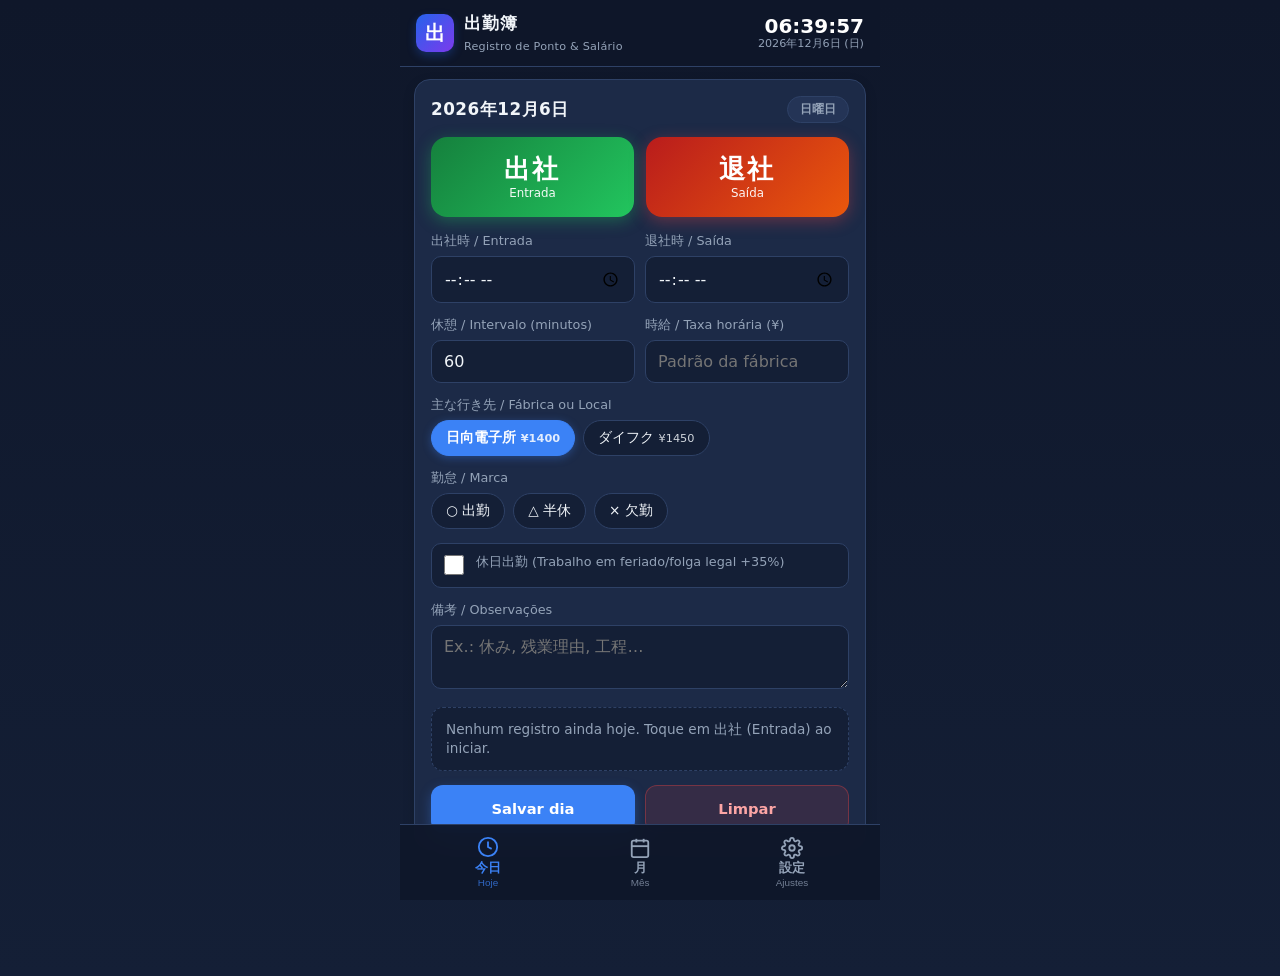
==== commit 2573ef72: "feat: Sistema robusto de cálculo salarial (Leis Japonesas 労働基準法), multi-fábricas e demonstrativo det" ====
--- a/ponto.html
+++ b/ponto.html
@@ -745,6 +745,171 @@
   -webkit-backdrop-filter: blur(10px);
 }
 
+/* ---------- Salary Dashboard & Legal Rates ---------- */
+.salary-card {
+  background: linear-gradient(145deg, #1b2844 0%, #152037 100%);
+  border: 1px solid #3b82f64d;
+  border-radius: var(--radius);
+  padding: 18px 16px;
+  margin-bottom: 14px;
+  box-shadow: 0 8px 24px rgba(15, 23, 42, 0.4);
+}
+
+.salary-header {
+  display: flex;
+  justify-content: space-between;
+  align-items: flex-start;
+  margin-bottom: 12px;
+}
+
+.salary-header small {
+  color: var(--muted);
+  font-size: 0.76rem;
+  display: block;
+  text-transform: uppercase;
+  letter-spacing: 0.05em;
+}
+
+.salary-header h3 {
+  margin: 2px 0 0;
+  font-size: 1.05rem;
+  font-weight: 700;
+  color: #e2e8f0;
+}
+
+.salary-amount {
+  font-variant-numeric: tabular-nums;
+  font-size: 2.1rem;
+  font-weight: 800;
+  color: #38bdf8;
+  letter-spacing: -0.02em;
+  margin-bottom: 14px;
+  display: flex;
+  align-items: baseline;
+  gap: 4px;
+}
+
+.salary-amount .currency {
+  font-size: 1.3rem;
+  font-weight: 600;
+  color: #94a3b8;
+}
+
+.salary-details {
+  display: grid;
+  grid-template-columns: 1fr 1fr;
+  gap: 10px;
+  padding-top: 12px;
+  border-top: 1px solid #2e416680;
+}
+
+.salary-item {
+  background: rgba(15, 23, 42, 0.55);
+  border: 1px solid var(--line);
+  border-radius: 10px;
+  padding: 8px 10px;
+  min-width: 0;
+}
+
+.salary-item .k {
+  color: var(--muted);
+  font-size: 0.72rem;
+  display: flex;
+  justify-content: space-between;
+  align-items: center;
+  margin-bottom: 3px;
+}
+
+.salary-item .v {
+  font-variant-numeric: tabular-nums;
+  font-size: 0.98rem;
+  font-weight: 700;
+  color: #f8fafc;
+}
+
+.salary-item .sub {
+  color: var(--muted);
+  font-size: 0.68rem;
+  font-weight: normal;
+  display: block;
+}
+
+.rate-badge {
+  background: rgba(59, 130, 246, 0.2);
+  color: #60a5fa;
+  border: 1px solid rgba(59, 130, 246, 0.35);
+  font-size: 0.65rem;
+  padding: 1px 5px;
+  border-radius: 4px;
+  font-weight: 700;
+}
+
+.rate-badge.green {
+  background: rgba(34, 197, 94, 0.15);
+  color: #4ade80;
+  border-color: rgba(34, 197, 94, 0.3);
+}
+
+.rate-badge.amber {
+  background: rgba(245, 158, 11, 0.15);
+  color: #fbbf24;
+  border-color: rgba(245, 158, 11, 0.3);
+}
+
+.rate-badge.red {
+  background: rgba(239, 68, 68, 0.15);
+  color: #f87171;
+  border-color: rgba(239, 68, 68, 0.3);
+}
+
+/* Places Manager */
+.place-card-list {
+  display: flex;
+  flex-direction: column;
+  gap: 10px;
+  margin-bottom: 14px;
+}
+
+.place-card-item {
+  background: var(--bg2);
+  border: 1px solid var(--line);
+  border-radius: 12px;
+  padding: 12px 14px;
+}
+
+.place-card-top {
+  display: flex;
+  justify-content: space-between;
+  align-items: center;
+  margin-bottom: 6px;
+}
+
+.place-card-title {
+  font-size: 1rem;
+  font-weight: 700;
+  color: #fff;
+}
+
+.place-card-meta {
+  display: flex;
+  flex-wrap: wrap;
+  gap: 12px;
+  font-size: 0.8rem;
+  color: var(--muted);
+}
+
+.place-card-meta b {
+  color: #38bdf8;
+}
+
+.place-card-actions {
+  display: flex;
+  gap: 8px;
+  margin-top: 10px;
+  justify-content: flex-end;
+}
+
+
 </style>
 </head>
 <body>
@@ -756,7 +921,7 @@
       <span class="logo">出</span>
       <div>
         <strong>出勤簿</strong>
-        <small>Registro de Ponto</small>
+        <small>Registro de Ponto & Salário</small>
       </div>
     </div>
     <div class="clock">
@@ -802,13 +967,20 @@
           </label>
         </div>
 
+        <div class="grid2">
+          <label class="field">
+            <span>休憩 / Intervalo (minutos)</span>
+            <input type="number" id="breakTime" min="0" max="240" step="15" placeholder="60">
+          </label>
+          <label class="field">
+            <span>時給 / Taxa horária (¥)</span>
+            <input type="number" id="todayRate" min="500" max="10000" step="10" placeholder="Padrão da fábrica">
+          </label>
+        </div>
+
         <div class="field">
-          <span>主な行き先 / Local de trabalho</span>
+          <span>主な行き先 / Fábrica ou Local</span>
           <div id="placeChips" class="chips"></div>
-          <div class="row">
-            <input type="text" id="newPlace" placeholder="Adicionar local…">
-            <button id="addPlace" class="btn-icon" title="Adicionar local">＋</button>
-          </div>
         </div>
 
         <div class="field">
@@ -822,12 +994,12 @@
 
         <label class="field switch">
           <input type="checkbox" id="holidayFlag">
-          <span>休日出勤 (trabalho em feriado/folga)</span>
+          <span>休日出勤 (Trabalho em feriado/folga legal +35%)</span>
         </label>
 
         <label class="field">
           <span>備考 / Observações</span>
-          <textarea id="note" rows="2" placeholder="Ex.: 休み, 残業理由…"></textarea>
+          <textarea id="note" rows="2" placeholder="Ex.: 休み, 残業理由, 工程…"></textarea>
         </label>
 
         <div id="todaySummary" class="summary"></div>
@@ -840,6 +1012,22 @@
 
     <!-- TAB: MONTH -->
     <section id="tab-month" class="panel">
+      <!-- Card de Salário Estimado -->
+      <div id="monthSalaryCard" class="salary-card">
+        <div class="salary-header">
+          <div>
+            <small>給与概算 / Estimativa Salarial</small>
+            <h3 id="salaryMonthLabel">—</h3>
+          </div>
+          <span class="rate-badge green">労働基準法準拠</span>
+        </div>
+        <div class="salary-amount">
+          <span class="currency">¥</span>
+          <span id="salaryTotalAmount">0</span>
+        </div>
+        <div id="salaryBreakdownList" class="salary-details"></div>
+      </div>
+
       <div class="card">
         <div class="month-nav">
           <button id="prevMonth" class="btn-icon ghost" title="Mês anterior">◀</button>
@@ -848,7 +1036,7 @@
         </div>
         <div id="monthStats" class="stats"></div>
         <div class="actions">
-          <button id="exportXlsx" class="btn primary">Gerar Excel (.xlsx)</button>
+          <button id="exportXlsx" class="btn primary">Gerar Relatório Excel (.xlsx)</button>
           <button id="exportCsv" class="btn ghost">Exportar CSV</button>
         </div>
       </div>
@@ -857,19 +1045,70 @@
 
     <!-- TAB: CONFIG -->
     <section id="tab-config" class="panel">
+      <!-- Perfil -->
       <div class="card">
         <h2>Perfil</h2>
-        <label class="field"><span>申請者 / Nome</span><input type="text" id="cfgName"></label>
-        <label class="field"><span>所属長 / Supervisor</span><input type="text" id="cfgSupervisor"></label>
-        <label class="field"><span>Jornada padrão por dia (h)</span><input type="number" id="cfgHours" min="1" max="12" step="0.5"></label>
+        <label class="field"><span>申請者 / Nome Completo</span><input type="text" id="cfgName"></label>
+        <label class="field"><span>所属長 / Supervisor ou Empreiteira</span><input type="text" id="cfgSupervisor"></label>
         <div class="actions single"><button id="saveConfig" class="btn primary">Salvar Perfil</button></div>
       </div>
 
+      <!-- Gerenciamento de Fábricas / Firmas -->
       <div class="card">
-        <h2>Locais de Trabalho</h2>
-        <div id="cfgPlaces" class="chips"></div>
+        <div class="card-head">
+          <h2>Fábricas / Firmas (時給)</h2>
+          <button id="btnNewPlace" class="btn-icon ghost" title="Adicionar Fábrica">＋</button>
+        </div>
+        <p class="muted">Configure a taxa por hora (時給) e regras específicas para cada fábrica em que você trabalha.</p>
+        
+        <div id="placeForm" class="hidden" style="background:var(--bg2); padding:14px; border-radius:12px; margin-bottom:14px; border:1px solid var(--line);">
+          <h3 id="placeFormTitle" style="margin:0 0 10px; font-size:0.95rem;">Nova Fábrica / Local</h3>
+          <label class="field"><span>Nome da Fábrica ou Local</span><input type="text" id="pfName" placeholder="Ex.: 日向電子所, ダイフク"></label>
+          <div class="grid2">
+            <label class="field"><span>時給 / Valor Hora (¥)</span><input type="number" id="pfRate" min="500" max="10000" step="10" placeholder="1400"></label>
+            <label class="field"><span>Jornada Padrão (h)</span><input type="number" id="pfHours" min="1" max="12" step="0.5" placeholder="8"></label>
+          </div>
+          <div class="grid2">
+            <label class="field"><span>Intervalo Padrão (min)</span><input type="number" id="pfBreak" min="0" max="180" step="15" placeholder="60"></label>
+            <label class="field"><span>Transporte/dia (¥)</span><input type="number" id="pfCommute" min="0" max="5000" step="50" placeholder="0"></label>
+          </div>
+          <div class="actions">
+            <button id="btnSavePlace" class="btn primary">Salvar Fábrica</button>
+            <button id="btnCancelPlace" class="btn ghost">Cancelar</button>
+          </div>
+        </div>
+
+        <div id="placesListContainer" class="place-card-list"></div>
       </div>
 
+      <!-- Porcentagens da Legislação Japonesa -->
+      <div class="card">
+        <h2>Legislação Trabalhista Japonesa (労働基準法)</h2>
+        <p class="muted">Alíquotas oficiais de acréscimo salarial conforme o Artigo 37 da Lei de Normas Trabalhistas do Japão.</p>
+        <div class="grid2">
+          <label class="field">
+            <span>残業割増 / Hora Extra (+%)</span>
+            <input type="number" id="rateOvertime" min="0" max="100" step="1" value="25">
+          </label>
+          <label class="field">
+            <span>深夜手当 / Noturno 22h-5h (+%)</span>
+            <input type="number" id="rateNight" min="0" max="100" step="1" value="25">
+          </label>
+        </div>
+        <div class="grid2">
+          <label class="field">
+            <span>休日割増 / Feriados (+%)</span>
+            <input type="number" id="rateHoliday" min="0" max="100" step="1" value="35">
+          </label>
+          <label class="field">
+            <span>60h超割増 / >60h Extra (+%)</span>
+            <input type="number" id="rateOver60" min="0" max="100" step="1" value="50">
+          </label>
+        </div>
+        <div class="actions single"><button id="saveRates" class="btn ghost">Atualizar Alíquotas</button></div>
+      </div>
+
+      <!-- Backup -->
       <div class="card">
         <h2>Backup e Dados</h2>
         <p class="muted">Os dados ficam salvos internamente neste aparelho. Recomendamos exportar o backup regularmente.</p>
@@ -878,14 +1117,14 @@
           <label class="btn ghost file">Importar Backup<input type="file" id="importJson" accept="application/json,.json"></label>
         </div>
         <div class="actions">
-          <button id="loadSample" class="btn ghost">Carregar Exemplo</button>
+          <button id="loadSample" class="btn ghost">Carregar Exemplo (junho/2026)</button>
           <button id="wipeAll" class="btn ghost danger">Apagar Tudo</button>
         </div>
       </div>
     </section>
   </main>
 
-  <!-- Bottom Navigation Bar (Estilo App Nativo Android) -->
+  <!-- Bottom Navigation Bar (Estilo App Nativo) -->
   <nav class="tabs">
     <button class="tab active" data-tab="today">
       <svg class="tab-icon" viewBox="0 0 24 24"><circle cx="12" cy="12" r="10"/><polyline points="12 6 12 12 16 14"/></svg>
@@ -993,7 +1232,9 @@
   if (h > 23 || mi > 59) return null;
   return h * 60 + mi;
 }
+
 function nowHHMM() { const d = new Date(); return `${pad(d.getHours())}:${pad(d.getMinutes())}`; }
+
 function durationMinutes(a, b) {
   const x = minutesFromTime(a), y = minutesFromTime(b);
   if (x == null || y == null) return null;
@@ -1001,74 +1242,306 @@
   if (d <= 0) d += 1440;
   return d;
 }
+
 function fmtHM(min) {
-  if (min == null) return '—';
-  const h = Math.floor(min / 60), m = min % 60;
+  if (min == null || isNaN(min)) return '—';
+  const h = Math.floor(min / 60), m = Math.round(min % 60);
   return `${h}:${pad(m)}`;
 }
-function esc(s) { return String(s == null ? '' : s).replace(/[&<>"']/g, (c) => ({ '&': '&amp;', '<': '&lt;', '>': '&gt;', '"': '&quot;', "'": '&#39;' }[c])); }
+
+function fmtYen(val) {
+  if (val == null || isNaN(val)) return '0';
+  return Math.round(val).toLocaleString('ja-JP');
+}
+
+function esc(s) {
+  return String(s == null ? '' : s).replace(/[&<>"']/g, (c) => ({ '&': '&amp;', '<': '&lt;', '>': '&gt;', '"': '&quot;', "'": '&#39;' }[c]));
+}
 
 function defaultState() {
   return {
     profile: { name: 'クリハラ チアゴ', supervisor: '' },
-    places: ['日向電子所', 'ダイフク'],
+    places: [
+      { name: '日向電子所', hourlyRate: 1400, standardHours: 8, defaultBreak: 60, commuteDaily: 0 },
+      { name: 'ダイフク', hourlyRate: 1450, standardHours: 8, defaultBreak: 60, commuteDaily: 0 }
+    ],
     defaultPlace: '日向電子所',
     standardHours: 8,
+    rates: {
+      overtime: 0.25,      // +25% (125%)
+      night: 0.25,         // +25% (125%)
+      holiday: 0.35,       // +35% (135%)
+      overtimeOver60: 0.50 // +50% (150%)
+    },
     entries: {},
   };
 }
 
 let storageOk = true;
+
+function normalizePlace(p) {
+  if (typeof p === 'string') {
+    return { name: p, hourlyRate: 1400, standardHours: 8, defaultBreak: 60, commuteDaily: 0 };
+  }
+  return {
+    name: p.name || 'Local',
+    hourlyRate: Number(p.hourlyRate) || 1400,
+    standardHours: Number(p.standardHours) || 8,
+    defaultBreak: p.defaultBreak != null ? Number(p.defaultBreak) : 60,
+    commuteDaily: Number(p.commuteDaily) || 0
+  };
+}
+
 function load() {
   try {
     const raw = localStorage.getItem(LS_KEY);
     if (!raw) return defaultState();
     const s = JSON.parse(raw);
     const base = defaultState();
-    return Object.assign(base, s, { profile: Object.assign(base.profile, s.profile || {}) });
-  } catch (e) { storageOk = false; return defaultState(); }
-}
+    
+    // Migração de lugares caso seja array de strings
+    let places = base.places;
+    if (Array.isArray(s.places) && s.places.length > 0) {
+      places = s.places.map(normalizePlace);
+    }
+
+    const rates = Object.assign({}, base.rates, s.rates || {});
+    const profile = Object.assign({}, base.profile, s.profile || {});
+
+    return {
+      profile,
+      places,
+      defaultPlace: s.defaultPlace || (places[0] ? places[0].name : '日向電子所'),
+      standardHours: Number(s.standardHours) || 8,
+      rates,
+      entries: s.entries || {}
+    };
+  } catch (e) {
+    storageOk = false;
+    return defaultState();
+  }
+}
+
 function save() {
-  try { localStorage.setItem(LS_KEY, JSON.stringify(state)); }
-  catch (e) { storageOk = false; $('#persistWarn').classList.remove('hidden'); }
+  try {
+    localStorage.setItem(LS_KEY, JSON.stringify(state));
+  } catch (e) {
+    storageOk = false;
+    $('#persistWarn').classList.remove('hidden');
+  }
 }
 
 let state = load();
-const ui = { tab: 'today', year: new Date().getFullYear(), month: new Date().getMonth() + 1, todayPlace: '', todayMark: '' };
-let lastTodayKey = dateKey(new Date());
+const ui = {
+  tab: 'today',
+  year: new Date().getFullYear(),
+  month: new Date().getMonth() + 1,
+  todayPlace: '',
+  todayMark: '',
+  editingPlaceIndex: -1
+};
+
+function getPlaceConfig(placeName) {
+  const p = state.places.find((x) => x.name === placeName);
+  if (p) return p;
+  return {
+    name: placeName || 'Padrão',
+    hourlyRate: 1400,
+    standardHours: state.standardHours || 8,
+    defaultBreak: 60,
+    commuteDaily: 0
+  };
+}
+
+/* ---------- Cálculos da Legislação Trabalhista Japonesa ---------- */
+
+function calcDayShift(entry, placeConfig, rates) {
+  if (!entry || !entry.in || !entry.out) return null;
+  const inMin = minutesFromTime(entry.in);
+  let outMin = minutesFromTime(entry.out);
+  if (inMin == null || outMin == null) return null;
+
+  if (outMin <= inMin) outMin += 1440; // Turno noturno atravessando a meia-noite
+  const totalSpan = outMin - inMin;
+
+  const breakMin = (entry.break != null && entry.break !== '') ? Number(entry.break) : (placeConfig.defaultBreak || 60);
+  const netWorkMin = Math.max(0, totalSpan - breakMin);
+
+  const hourlyRate = (entry.rate != null && entry.rate !== '') ? Number(entry.rate) : placeConfig.hourlyRate;
+  const standardMin = (placeConfig.standardHours || state.standardHours || 8) * 60;
+  const isHoliday = !!entry.holiday;
+
+  // Cálculo de minutos no horário noturno oficial (22:00 às 05:00)
+  let grossNightMin = 0;
+  for (let m = inMin; m < outMin; m++) {
+    const mod = m % 1440;
+    if (mod >= 1320 || mod < 300) { // 22:00 = 1320, 05:00 = 300
+      grossNightMin++;
+    }
+  }
+
+  // Desconto de descanso proporcional
+  let netNightMin = grossNightMin;
+  if (totalSpan > 0 && breakMin > 0 && grossNightMin > 0) {
+    const nightRatio = grossNightMin / totalSpan;
+    netNightMin = Math.max(0, Math.round(grossNightMin - (breakMin * nightRatio)));
+  }
+
+  let regularMin = 0;
+  let overtimeMin = 0;
+
+  if (isHoliday) {
+    regularMin = 0;
+    overtimeMin = 0;
+  } else {
+    regularMin = Math.min(netWorkMin, standardMin);
+    overtimeMin = Math.max(0, netWorkMin - standardMin);
+  }
+
+  const ratePerMin = hourlyRate / 60;
+  let basePay = 0;
+  let overtimePay = 0;
+  let nightPay = 0;
+  let holidayPay = 0;
+
+  if (isHoliday) {
+    // 休日出勤: Horas trabalhadas com adicional de feriado (+35% ou taxa configurada)
+    holidayPay = Math.round(netWorkMin * ratePerMin * (1 + rates.holiday));
+    // Adicional noturno em feriado acumula (+25%)
+    nightPay = Math.round(netNightMin * ratePerMin * rates.night);
+  } else {
+    // Horas normais
+    basePay = Math.round(regularMin * ratePerMin);
+    // Horas extras (+25%)
+    overtimePay = Math.round(overtimeMin * ratePerMin * (1 + rates.overtime));
+    // Adicional noturno (+25%)
+    nightPay = Math.round(netNightMin * ratePerMin * rates.night);
+  }
+
+  const commute = (entry.in && entry.out) ? (placeConfig.commuteDaily || 0) : 0;
+  const totalDayPay = basePay + overtimePay + nightPay + holidayPay + commute;
+
+  return {
+    totalSpan,
+    breakMin,
+    netWorkMin,
+    regularMin,
+    overtimeMin,
+    nightMin: netNightMin,
+    isHoliday,
+    hourlyRate,
+    basePay,
+    overtimePay,
+    nightPay,
+    holidayPay,
+    commute,
+    totalDayPay
+  };
+}
+
+function monthStats(year, month) {
+  const days = new Date(year, month, 0).getDate();
+  let workedDays = 0;
+  let totalMinutes = 0;
+  let regularMinutes = 0;
+  let overtimeMinutes = 0;
+  let nightMinutes = 0;
+  let holidayDays = 0;
+  let holidayMinutes = 0;
+  let nightShifts = 0;
+
+  let totalBasePay = 0;
+  let totalOvertimePay = 0;
+  let totalNightPay = 0;
+  let totalHolidayPay = 0;
+  let totalCommute = 0;
+  let weightedHourlyRates = 0;
+  let totalPaidMinutes = 0;
+
+  const rates = state.rates;
+
+  for (let d = 1; d <= days; d++) {
+    const key = keyOf(year, month, d);
+    const e = state.entries[key];
+    if (!e || (!e.in && !e.out)) continue;
+
+    const placeConfig = getPlaceConfig(e.place || state.defaultPlace);
+    const calc = calcDayShift(e, placeConfig, rates);
+    if (!calc) continue;
+
+    workedDays++;
+    totalMinutes += calc.netWorkMin;
+    regularMinutes += calc.regularMin;
+    overtimeMinutes += calc.overtimeMin;
+    nightMinutes += calc.nightMin;
+
+    totalBasePay += calc.basePay;
+    totalOvertimePay += calc.overtimePay;
+    totalNightPay += calc.nightPay;
+    totalHolidayPay += calc.holidayPay;
+    totalCommute += calc.commute;
+
+    weightedHourlyRates += calc.hourlyRate * calc.netWorkMin;
+    totalPaidMinutes += calc.netWorkMin;
+
+    if (calc.isHoliday) {
+      holidayDays++;
+      holidayMinutes += calc.netWorkMin;
+    }
+
+    if (minutesFromTime(e.out) <= minutesFromTime(e.in)) {
+      nightShifts++;
+    }
+  }
+
+  // Regra das 60h extras mensais (60時間超割増 - 労働基準法):
+  // Horas extras acima de 60h ganham adicional maior (ex.: +50% em vez de +25%, gerando +25% de bônus adicional)
+  let over60Minutes = 0;
+  let over60Pay = 0;
+  const avgHourlyRate = totalPaidMinutes > 0 ? (weightedHourlyRates / totalPaidMinutes) : 1400;
+
+  if (overtimeMinutes > 3600) { // 60 horas = 3600 minutos
+    over60Minutes = overtimeMinutes - 3600;
+    const extraRateBonus = Math.max(0, rates.overtimeOver60 - rates.overtime);
+    over60Pay = Math.round(over60Minutes * (avgHourlyRate / 60) * extraRateBonus);
+  }
+
+  const grandTotalSalary = totalBasePay + totalOvertimePay + totalNightPay + totalHolidayPay + over60Pay + totalCommute;
+
+  return {
+    workedDays,
+    totalMinutes,
+    regularMinutes,
+    overtimeMinutes,
+    nightMinutes,
+    holidayDays,
+    holidayMinutes,
+    nightShifts,
+    totalBasePay,
+    totalOvertimePay,
+    totalNightPay,
+    totalHolidayPay,
+    over60Minutes,
+    over60Pay,
+    totalCommute,
+    grandTotalSalary,
+    avgHourlyRate
+  };
+}
 
 function setEntry(key, patch) {
   const e = Object.assign({}, state.entries[key], patch);
   const meaningful = e.in || e.out || (e.note && e.note.trim()) || e.holiday;
-  if (meaningful) state.entries[key] = e; else delete state.entries[key];
+  if (meaningful) state.entries[key] = e;
+  else delete state.entries[key];
   save();
-}
-
-function monthStats(year, month) {
-  const days = new Date(year, month, 0).getDate();
-  let workedDays = 0, totalMinutes = 0, overtimeMinutes = 0, nightShifts = 0, holidayDays = 0;
-  const std = state.standardHours * 60;
-  for (let d = 1; d <= days; d++) {
-    const e = state.entries[keyOf(year, month, d)];
-    if (!e) continue;
-    if (e.in || e.out) {
-      workedDays++;
-      const dur = durationMinutes(e.in, e.out);
-      if (dur != null) {
-        totalMinutes += dur;
-        if (dur > std) overtimeMinutes += dur - std;
-        if (minutesFromTime(e.out) <= minutesFromTime(e.in)) nightShifts++;
-      }
-    }
-    if (e.holiday) holidayDays++;
-  }
-  return { workedDays, totalMinutes, overtimeMinutes, nightShifts, holidayDays };
 }
 
 function findOpenShift() {
   const now = new Date();
   for (let i = 1; i <= 3; i++) {
-    const d = new Date(now); d.setDate(d.getDate() - i);
+    const d = new Date(now);
+    d.setDate(d.getDate() - i);
     const k = dateKey(d);
     const e = state.entries[k];
     if (e && e.in && !e.out) return k;
@@ -1079,12 +1552,20 @@
 function renderOpenShift() {
   const box = $('#openShift');
   const k = findOpenShift();
-  if (!k) { box.classList.add('hidden'); box.innerHTML = ''; return; }
+  if (!k) {
+    box.classList.add('hidden');
+    box.innerHTML = '';
+    return;
+  }
   const e = state.entries[k];
   box.classList.remove('hidden');
   box.innerHTML = `Turno em aberto: <b>${k}</b> — 出社 ${esc(e.in)}${e.place ? ` (${esc(e.place)})` : ''}
     <div class="actions" style="margin-top:8px"><button id="closeShift" class="btn primary">退社 agora / Registrar saída</button></div>`;
-  $('#closeShift').onclick = () => { setEntry(k, { out: nowHHMM() }); toast('Saída registrada'); renderAll(); };
+  $('#closeShift').onclick = () => {
+    setEntry(k, { out: nowHHMM() });
+    toast('Saída registrada');
+    renderAll();
+  };
 }
 
 function toast(msg) {
@@ -1092,10 +1573,10 @@
   t.textContent = msg;
   t.classList.remove('hidden');
   clearTimeout(toast._t);
-  toast._t = setTimeout(() => t.classList.add('hidden'), 2200);
-}
-
-/* ---------- Today ---------- */
+  toast._t = setTimeout(() => t.classList.add('hidden'), 2400);
+}
+
+/* ---------- Today Tab ---------- */
 
 function renderToday() {
   const now = new Date();
@@ -1104,10 +1585,14 @@
   ui.todayPlace = e.place || state.defaultPlace;
   ui.todayMark = e.mark || '';
 
+  const placeConfig = getPlaceConfig(ui.todayPlace);
+
   $('#todayTitle').textContent = `${now.getFullYear()}年${now.getMonth() + 1}月${now.getDate()}日`;
   $('#todayWeekday').textContent = WD[now.getDay()] + '曜日';
   $('#inTime').value = e.in || '';
   $('#outTime').value = e.out || '';
+  $('#breakTime').value = e.break != null ? e.break : (placeConfig.defaultBreak || 60);
+  $('#todayRate').value = e.rate != null ? e.rate : '';
   $('#note').value = e.note || '';
   $('#holidayFlag').checked = !!e.holiday;
 
@@ -1119,239 +1604,425 @@
 }
 
 function renderPlaceChips() {
-  const box = $('#placeChips');
-  box.innerHTML = '';
+  const c = $('#placeChips');
+  c.innerHTML = '';
   state.places.forEach((p) => {
     const b = document.createElement('button');
-    b.className = 'chip' + (p === ui.todayPlace ? ' active' : '');
-    b.textContent = p;
-    b.onclick = () => { ui.todayPlace = p; renderPlaceChips(); commitToday(); };
-    box.appendChild(b);
+    b.className = 'chip place' + (p.name === ui.todayPlace ? ' active' : '');
+    b.innerHTML = `${esc(p.name)} <small style="opacity:0.85">¥${p.hourlyRate}</small>`;
+    b.onclick = () => {
+      ui.todayPlace = p.name;
+      const targetConfig = getPlaceConfig(p.name);
+      if (!$('#todayRate').value || $('#todayRate').value == 0) {
+        $('#breakTime').value = targetConfig.defaultBreak || 60;
+      }
+      renderPlaceChips();
+      commitToday();
+    };
+    c.appendChild(b);
   });
 }
 
 function renderMarkChips() {
-  document.querySelectorAll('#markChips .chip').forEach((c) => {
-    c.classList.toggle('active', c.dataset.mark === ui.todayMark);
+  document.querySelectorAll('#markChips .chip').forEach((b) => {
+    b.classList.toggle('active', b.dataset.mark === ui.todayMark);
+    b.onclick = () => {
+      ui.todayMark = (ui.todayMark === b.dataset.mark) ? '' : b.dataset.mark;
+      renderMarkChips();
+      commitToday();
+    };
   });
 }
 
 function updatePunchButtons() {
-  const hasIn = !!$('#inTime').value;
-  const hasOut = !!$('#outTime').value;
-  $('#btnIn').classList.toggle('done', hasIn);
-  $('#btnOut').classList.toggle('done', hasOut);
+  const now = new Date();
+  const key = dateKey(now);
+  const e = state.entries[key] || {};
+  $('#btnIn').classList.toggle('done', !!e.in);
+  $('#btnOut').classList.toggle('done', !!e.out);
 }
 
 function renderTodaySummary() {
-  const dur = durationMinutes($('#inTime').value, $('#outTime').value);
-  const std = state.standardHours * 60;
-  const ot = dur != null && dur > std ? dur - std : 0;
-  const night = dur != null && minutesFromTime($('#outTime').value) <= minutesFromTime($('#inTime').value);
-  $('#todaySummary').innerHTML = `
-    <div><span class="k">実働 / Trabalhado</span><b>${dur != null ? fmtHM(dur) : '—'}</b></div>
-    <div><span class="k">時間外 / Extra</span><b>${ot ? fmtHM(ot) : '—'}</b></div>
-    <div><span class="k">夜勤 / Noturno</span><b>${night ? 'Sim' : '—'}</b></div>
-    <div><span class="k">勤怠 / Marca</span><b>${esc(ui.todayMark || (dur != null ? '○' : '—'))}</b></div>`;
-}
-
-function commitToday(silent) {
   const key = dateKey(new Date());
-  const inV = $('#inTime').value || '';
-  const outV = $('#outTime').value || '';
-  const note = $('#note').value || '';
-  const holiday = $('#holidayFlag').checked;
-  let mark = ui.todayMark || '';
-  if (!mark && (inV || outV) && !holiday) mark = '○';
-  setEntry(key, { in: inV, out: outV, place: ui.todayPlace, mark, note, holiday });
+  const e = state.entries[key];
+  const box = $('#todaySummary');
+  if (!e || (!e.in && !e.out)) {
+    box.innerHTML = '<span class="muted">Nenhum registro ainda hoje. Toque em 出社 (Entrada) ao iniciar.</span>';
+    return;
+  }
+
+  const placeConfig = getPlaceConfig(e.place || state.defaultPlace);
+  const calc = calcDayShift(e, placeConfig, state.rates);
+
+  if (!calc) {
+    box.innerHTML = `<div><span class="k">Entrada</span><b>${e.in || '—'}</b></div>
+      <div><span class="k">Saída</span><b>${e.out || '—'}</b></div>
+      <div><span class="k">Fábrica</span><b>${esc(placeConfig.name)} (¥${placeConfig.hourlyRate}/h)</b></div>`;
+    return;
+  }
+
+  box.innerHTML = `
+    <div><span class="k">Presença (拘束)</span><b>${fmtHM(calc.totalSpan)}</b></div>
+    <div><span class="k">Descanso (休憩)</span><b>${calc.breakMin}m</b></div>
+    <div><span class="k">Efetivo (実働)</span><b>${fmtHM(calc.netWorkMin)}</b></div>
+    ${calc.overtimeMin > 0 ? `<div><span class="k">Horas Extras (+25%)</span><b style="color:#fbbf24">${fmtHM(calc.overtimeMin)}</b></div>` : ''}
+    ${calc.nightMin > 0 ? `<div><span class="k">Noturno (+25%)</span><b style="color:#60a5fa">${fmtHM(calc.nightMin)}</b></div>` : ''}
+    <div style="flex-basis: 100%; border-top: 1px dashed var(--line); padding-top: 6px; margin-top: 4px; display:flex; justify-content:space-between; align-items:center;">
+      <span class="k" style="font-size:0.82rem;">Remuneração Estimada do Dia:</span>
+      <b style="color:#38bdf8; font-size:1.15rem;">¥ ${fmtYen(calc.totalDayPay)}</b>
+    </div>
+  `;
+}
+
+function commitToday() {
+  const key = dateKey(new Date());
+  setEntry(key, {
+    in: $('#inTime').value || '',
+    out: $('#outTime').value || '',
+    break: $('#breakTime').value !== '' ? Number($('#breakTime').value) : null,
+    rate: $('#todayRate').value !== '' ? Number($('#todayRate').value) : null,
+    place: ui.todayPlace || state.defaultPlace,
+    mark: ui.todayMark || '',
+    holiday: $('#holidayFlag').checked,
+    note: $('#note').value || '',
+  });
   updatePunchButtons();
   renderTodaySummary();
-  if (!silent) toast('Dia salvo');
-}
-
-/* ---------- Month ---------- */
+}
+
+/* ---------- Month Tab ---------- */
 
 function renderMonth() {
   const { year, month } = ui;
-  const days = new Date(year, month, 0).getDate();
   $('#monthLabel').textContent = `${year}年 ${month}月`;
+  $('#salaryMonthLabel').textContent = `${year}年 ${month}月度`;
+
   const st = monthStats(year, month);
-  $('#monthStats').innerHTML = `
-    <div class="stat green"><div class="v">${st.workedDays}</div><div class="k">出勤日数 / Dias</div></div>
-    <div class="stat"><div class="v">${fmtHM(st.totalMinutes)}</div><div class="k">総労働 / Total</div></div>
-    <div class="stat amber"><div class="v">${st.overtimeMinutes ? fmtHM(st.overtimeMinutes) : '—'}</div><div class="k">時間外 / Extra</div></div>
-    <div class="stat red"><div class="v">${st.holidayDays}</div><div class="k">休日出勤 / Feriados</div></div>`;
-
+
+  // Card de Salário
+  $('#salaryTotalAmount').textContent = fmtYen(st.grandTotalSalary);
+
+  const breakdownBox = $('#salaryBreakdownList');
+  breakdownBox.innerHTML = `
+    <div class="salary-item">
+      <div class="k"><span>基本給 (Base)</span> <span class="rate-badge">100%</span></div>
+      <div class="v">¥ ${fmtYen(st.totalBasePay)}</div>
+      <span class="sub">${fmtHM(st.regularMinutes)} (${st.workedDays} dias)</span>
+    </div>
+    <div class="salary-item">
+      <div class="k"><span>残業手当 (Extra)</span> <span class="rate-badge amber">+${Math.round(state.rates.overtime * 100)}%</span></div>
+      <div class="v">¥ ${fmtYen(st.totalOvertimePay)}</div>
+      <span class="sub">${fmtHM(st.overtimeMinutes)}</span>
+    </div>
+    <div class="salary-item">
+      <div class="k"><span>深夜手当 (Noturno)</span> <span class="rate-badge">+${Math.round(state.rates.night * 100)}%</span></div>
+      <div class="v">¥ ${fmtYen(st.totalNightPay)}</div>
+      <span class="sub">${fmtHM(st.nightMinutes)} (22h-5h)</span>
+    </div>
+    <div class="salary-item">
+      <div class="k"><span>休日手当 (Feriado)</span> <span class="rate-badge red">+${Math.round(state.rates.holiday * 100)}%</span></div>
+      <div class="v">¥ ${fmtYen(st.totalHolidayPay)}</div>
+      <span class="sub">${fmtHM(st.holidayMinutes)} (${st.holidayDays} dias)</span>
+    </div>
+    ${st.over60Pay > 0 ? `
+    <div class="salary-item" style="grid-column: span 2;">
+      <div class="k"><span>60時間超割増 (Extra >60h)</span> <span class="rate-badge red">+${Math.round(state.rates.overtimeOver60 * 100)}%</span></div>
+      <div class="v">¥ ${fmtYen(st.over60Pay)}</div>
+      <span class="sub">${fmtHM(st.over60Minutes)} além de 60h</span>
+    </div>` : ''}
+    ${st.totalCommute > 0 ? `
+    <div class="salary-item" style="grid-column: span 2;">
+      <div class="k"><span>交通費 (Transporte)</span> <span class="rate-badge green">非課税</span></div>
+      <div class="v">¥ ${fmtYen(st.totalCommute)}</div>
+      <span class="sub">Total no mês</span>
+    </div>` : ''}
+  `;
+
+  // Grid de Estatísticas Gerais
+  const statsBox = $('#monthStats');
+  statsBox.innerHTML = `
+    <div class="stat green"><div class="v">${st.workedDays}</div><div class="k">出勤日数 (Dias Trabalhados)</div></div>
+    <div class="stat"><div class="v">${fmtHM(st.totalMinutes)}</div><div class="k">総実働時間 (Horas Totais)</div></div>
+    <div class="stat amber"><div class="v">${fmtHM(st.overtimeMinutes)}</div><div class="k">時間外 (Horas Extras)</div></div>
+    <div class="stat"><div class="v">${st.nightShifts}</div><div class="k">夜勤回数 (Plantões Noturnos)</div></div>
+  `;
+
+  renderDayList(year, month);
+}
+
+function renderDayList(year, month) {
   const list = $('#dayList');
   list.innerHTML = '';
-  const placeOpts = ['', ...state.places].map((p) => `<option value="${esc(p)}">${p ? esc(p) : '—'}</option>`).join('');
+  const days = new Date(year, month, 0).getDate();
+
   for (let d = 1; d <= days; d++) {
+    const key = keyOf(year, month, d);
     const date = new Date(year, month - 1, d);
     const dow = date.getDay();
-    const key = keyOf(year, month, d);
+    const hol = JP_HOLIDAYS[key];
     const e = state.entries[key] || {};
-    const hol = JP_HOLIDAYS[key];
-    const cls = ['day'];
-    if (hol) cls.push('holiday'); else if (dow === 0) cls.push('sun'); else if (dow === 6) cls.push('sat');
-
-    let main = '<span class="day-empty">—</span>';
+
+    const placeConfig = getPlaceConfig(e.place || state.defaultPlace);
+    const calc = calcDayShift(e, placeConfig, state.rates);
+
+    const el = document.createElement('div');
+    let cls = 'day';
+    if (dow === 6) cls += ' sat';
+    if (dow === 0) cls += ' sun';
+    if (hol) cls += ' holiday';
+    el.className = cls;
+    el.dataset.key = key;
+
+    let mainText = '';
     if (e.in || e.out) {
       const dur = durationMinutes(e.in, e.out);
-      main = `<b>${esc(e.in || '--:--')}</b> → <b>${esc(e.out || '--:--')}</b>
-        <span class="ph">${esc(e.place || '')}</span>
-        ${dur != null ? `<span class="ph">(${fmtHM(dur)})</span>` : ''}
-        ${e.note ? `<div class="nt">${esc(e.note)}</div>` : ''}`;
+      mainText = `<b>${e.in || '—'}</b> 〜 <b>${e.out || '—'}</b>`;
+      if (dur != null) mainText += ` <span class="muted">(${fmtHM(dur)})</span>`;
+      if (e.place) mainText += ` <span class="pill" style="font-size:0.7rem; padding:1px 6px;">${esc(e.place)}</span>`;
+      if (calc) mainText += ` <span style="color:#38bdf8; font-weight:700; font-size:0.8rem; margin-left:auto;">¥${fmtYen(calc.totalDayPay)}</span>`;
     } else if (e.note) {
-      main = `<span class="nt">${esc(e.note)}</span>`;
+      mainText = `<span class="muted">${esc(e.note)}</span>`;
+    } else {
+      mainText = `<span class="day-empty">—</span>`;
     }
 
-    const el = document.createElement('div');
-    el.className = cls.join(' ');
     el.innerHTML = `
-      <div class="day-head" data-toggle="${d}">
-        <div class="day-num">${d}</div>
-        <div class="day-wd">${WD[dow]}</div>
-        <div class="day-main">${main}</div>
-        ${hol ? `<span class="pill">${esc(hol)}</span>` : ''}
+      <div class="day-head">
+        <span class="day-num">${d}</span>
+        <span class="day-wd">${WD[dow]}</span>
+        <div class="day-main" style="display:flex; align-items:center; gap:6px;">${mainText}</div>
+        ${e.mark ? `<span class="pill" style="font-size:0.75rem; padding:2px 8px;">${e.mark}</span>` : ''}
       </div>
       <div class="day-body">
         <div class="grid2">
-          <label class="field"><span>出社 / Entrada</span><input type="time" data-day="${d}" data-f="in" value="${esc(e.in || '')}"></label>
-          <label class="field"><span>退社 / Saída</span><input type="time" data-day="${d}" data-f="out" value="${esc(e.out || '')}"></label>
+          <label class="field"><span>出社時 / Entrada</span><input type="time" class="d-in" value="${e.in || ''}"></label>
+          <label class="field"><span>退社時 / Saída</span><input type="time" class="d-out" value="${e.out || ''}"></label>
         </div>
-        <label class="field"><span>行き先 / Local</span><select data-day="${d}" data-f="place">${placeOpts}</select></label>
         <div class="grid2">
-          <label class="field"><span>勤怠 / Marca</span>
-            <select data-day="${d}" data-f="mark">
-              <option value="">—</option>
-              <option value="○">○ 出勤</option>
-              <option value="△">△ 半休</option>
-              <option value="×">× 欠勤</option>
+          <label class="field"><span>休憩 / Descanso (min)</span><input type="number" class="d-break" value="${e.break != null ? e.break : placeConfig.defaultBreak}" step="15"></label>
+          <label class="field"><span>時給 / Taxa (¥)</span><input type="number" class="d-rate" value="${e.rate || ''}" placeholder="${placeConfig.hourlyRate}"></label>
+        </div>
+        <div class="grid2">
+          <label class="field"><span>主な行き先 / Local</span>
+            <select class="d-place">
+              ${state.places.map((p) => `<option value="${esc(p.name)}" ${(e.place || state.defaultPlace) === p.name ? 'selected' : ''}>${esc(p.name)} (¥${p.hourlyRate})</option>`).join('')}
             </select>
           </label>
-          <label class="field switch" style="margin-top:22px"><input type="checkbox" data-day="${d}" data-f="holiday"><span>休日出勤</span></label>
+          <label class="field"><span>勤怠 / Marca</span>
+            <select class="d-mark">
+              <option value="">(nenhuma)</option>
+              <option value="○" ${e.mark === '○' ? 'selected' : ''}>○ 出勤</option>
+              <option value="△" ${e.mark === '△' ? 'selected' : ''}>△ 半休</option>
+              <option value="×" ${e.mark === '×' ? 'selected' : ''}>× 欠勤</option>
+            </select>
+          </label>
         </div>
-        <label class="field"><span>備考 / Observações</span><input type="text" data-day="${d}" data-f="note" value="${esc(e.note || '')}"></label>
-      </div>`;
-    el.querySelector('[data-f="place"]').value = e.place || '';
-    el.querySelector('[data-f="mark"]').value = e.mark || '';
-    el.querySelector('[data-f="holiday"]').checked = !!e.holiday;
+        <label class="field switch" style="margin-bottom:12px;">
+          <input type="checkbox" class="d-hol" ${e.holiday ? 'checked' : ''}>
+          <span>休日出勤 (Trabalho em feriado/folga +35%)</span>
+        </label>
+        <label class="field"><span>備考 / Observações</span><input type="text" class="d-note" value="${esc(e.note || '')}"></label>
+        <div class="actions">
+          <button class="btn primary d-save">Salvar Dia</button>
+          <button class="btn ghost danger d-clear">Limpar</button>
+        </div>
+      </div>
+    `;
+
+    const head = el.querySelector('.day-head');
+    head.onclick = () => el.classList.toggle('open');
+
+    el.querySelector('.d-save').onclick = () => {
+      const p = el.querySelector('.d-place').value;
+      const bk = el.querySelector('.d-break').value;
+      const rt = el.querySelector('.d-rate').value;
+      setEntry(key, {
+        in: el.querySelector('.d-in').value || '',
+        out: el.querySelector('.d-out').value || '',
+        break: bk !== '' ? Number(bk) : null,
+        rate: rt !== '' ? Number(rt) : null,
+        place: p,
+        mark: el.querySelector('.d-mark').value || '',
+        holiday: el.querySelector('.d-hol').checked,
+        note: el.querySelector('.d-note').value || '',
+      });
+      toast(`Dia ${d} salvo`);
+      renderMonth();
+      if (key === dateKey(new Date())) renderToday();
+    };
+
+    el.querySelector('.d-clear').onclick = () => {
+      setEntry(key, { in: '', out: '', break: null, rate: null, mark: '', holiday: false, note: '' });
+      toast(`Dia ${d} limpo`);
+      renderMonth();
+      if (key === dateKey(new Date())) renderToday();
+    };
+
     list.appendChild(el);
   }
 }
 
-function onMonthEdit(ev) {
-  const f = ev.target.dataset.f;
-  if (!f) return;
-  const d = +ev.target.dataset.day;
-  const key = keyOf(ui.year, ui.month, d);
-  let val;
-  if (ev.target.type === 'checkbox') val = ev.target.checked;
-  else val = ev.target.value;
-  setEntry(key, { [f]: val });
-  if (f === 'in' || f === 'out') {
-    const cur = state.entries[key] || {};
-    if ((cur.in || cur.out) && !cur.mark) setEntry(key, { mark: '○' });
-  }
-  const card = ev.target.closest('.day');
-  const main = card.querySelector('.day-main');
-  const e = state.entries[key] || {};
-  if (e.in || e.out) {
-    const dur = durationMinutes(e.in, e.out);
-    main.innerHTML = `<b>${esc(e.in || '--:--')}</b> → <b>${esc(e.out || '--:--')}</b>
-      <span class="ph">${esc(e.place || '')}</span>${dur != null ? ` <span class="ph">(${fmtHM(dur)})</span>` : ''}
-      ${e.note ? `<div class="nt">${esc(e.note)}</div>` : ''}`;
-  } else if (e.note) {
-    main.innerHTML = `<span class="nt">${esc(e.note)}</span>`;
-  } else {
-    main.innerHTML = '<span class="day-empty">—</span>';
-  }
-  const st = monthStats(ui.year, ui.month);
-  const stats = $('#monthStats').children;
-  stats[0].querySelector('.v').textContent = st.workedDays;
-  stats[1].querySelector('.v').textContent = fmtHM(st.totalMinutes);
-  stats[2].querySelector('.v').textContent = st.overtimeMinutes ? fmtHM(st.overtimeMinutes) : '—';
-  stats[3].querySelector('.v').textContent = st.holidayDays;
-}
-
-/* ---------- Config ---------- */
+/* ---------- Config Tab & Factory Manager ---------- */
 
 function renderConfig() {
   $('#cfgName').value = state.profile.name || '';
   $('#cfgSupervisor').value = state.profile.supervisor || '';
-  $('#cfgHours').value = state.standardHours;
-  const box = $('#cfgPlaces');
+
+  // Alíquotas
+  $('#rateOvertime').value = Math.round((state.rates.overtime || 0.25) * 100);
+  $('#rateNight').value = Math.round((state.rates.night || 0.25) * 100);
+  $('#rateHoliday').value = Math.round((state.rates.holiday || 0.35) * 100);
+  $('#rateOver60').value = Math.round((state.rates.overtimeOver60 || 0.50) * 100);
+
+  renderPlacesManager();
+}
+
+function renderPlacesManager() {
+  const box = $('#placesListContainer');
   box.innerHTML = '';
-  state.places.forEach((p) => {
-    const b = document.createElement('button');
-    b.className = 'chip remove';
-    b.textContent = p + '  ✕';
-    b.onclick = () => {
-      state.places = state.places.filter((x) => x !== p);
-      if (state.defaultPlace === p) state.defaultPlace = state.places[0] || '';
-      save(); renderConfig(); renderPlaceChips();
+
+  state.places.forEach((p, idx) => {
+    const card = document.createElement('div');
+    card.className = 'place-card-item';
+    card.innerHTML = `
+      <div class="place-card-top">
+        <span class="place-card-title">${esc(p.name)}</span>
+        <span class="pill" style="color:#38bdf8; font-weight:700;">¥ ${p.hourlyRate} / h</span>
+      </div>
+      <div class="place-card-meta">
+        <span>Jornada: <b>${p.standardHours}h/dia</b></span>
+        <span>Descanso: <b>${p.defaultBreak || 60}m</b></span>
+        ${p.commuteDaily ? `<span>Transporte: <b>¥${p.commuteDaily}/dia</b></span>` : ''}
+      </div>
+      <div class="place-card-actions">
+        <button class="btn ghost p-edit" style="padding:6px 12px; font-size:0.8rem; min-height:36px;">Editar</button>
+        ${state.places.length > 1 ? `<button class="btn ghost danger p-del" style="padding:6px 12px; font-size:0.8rem; min-height:36px;">Remover</button>` : ''}
+      </div>
+    `;
+
+    card.querySelector('.p-edit').onclick = () => {
+      openPlaceForm(idx);
     };
-    box.appendChild(b);
+
+    const delBtn = card.querySelector('.p-del');
+    if (delBtn) {
+      delBtn.onclick = () => {
+        if (confirm(`Remover "${p.name}"?`)) {
+          state.places.splice(idx, 1);
+          if (state.defaultPlace === p.name) state.defaultPlace = state.places[0].name;
+          save();
+          renderConfig();
+          renderPlaceChips();
+        }
+      };
+    }
+
+    box.appendChild(card);
   });
 }
 
-/* ---------- Export XLSX ---------- */
+function openPlaceForm(index = -1) {
+  ui.editingPlaceIndex = index;
+  const form = $('#placeForm');
+  form.classList.remove('hidden');
+
+  if (index >= 0) {
+    const p = state.places[index];
+    $('#placeFormTitle').textContent = `Editar: ${p.name}`;
+    $('#pfName').value = p.name;
+    $('#pfRate').value = p.hourlyRate;
+    $('#pfHours').value = p.standardHours;
+    $('#pfBreak').value = p.defaultBreak != null ? p.defaultBreak : 60;
+    $('#pfCommute').value = p.commuteDaily || 0;
+  } else {
+    $('#placeFormTitle').textContent = 'Nova Fábrica / Local';
+    $('#pfName').value = '';
+    $('#pfRate').value = '1400';
+    $('#pfHours').value = '8';
+    $('#pfBreak').value = '60';
+    $('#pfCommute').value = '0';
+  }
+}
+
+function closePlaceForm() {
+  $('#placeForm').classList.add('hidden');
+  ui.editingPlaceIndex = -1;
+}
+
+/* ---------- Exportação Excel Completa (3 Abas) ---------- */
 
 async function exportXlsx() {
+  if (typeof ExcelJS === 'undefined') {
+    alert('Biblioteca ExcelJS não encontrada');
+    return;
+  }
+
   const { year, month } = ui;
   const days = new Date(year, month, 0).getDate();
   const wb = new ExcelJS.Workbook();
-  wb.creator = state.profile.name || '出勤簿';
+  wb.creator = state.profile.name || '出勤簿アプリ';
   wb.created = new Date();
 
-  const ws = wb.addWorksheet('出勤簿', { properties: { defaultRowHeight: 20 } });
-  ws.columns = [{ width: 6 }, { width: 11 }, { width: 11 }, { width: 26 }, { width: 9 }, { width: 32 }];
-
-  const thin = { style: 'thin', color: { argb: 'FF9AA5B1' } };
-  const border = { top: thin, left: thin, bottom: thin, right: thin };
+  const border = {
+    top: { style: 'thin', color: { argb: 'FF888888' } },
+    left: { style: 'thin', color: { argb: 'FF888888' } },
+    bottom: { style: 'thin', color: { argb: 'FF888888' } },
+    right: { style: 'thin', color: { argb: 'FF888888' } },
+  };
+  const headFill = { type: 'pattern', pattern: 'solid', fgColor: { argb: 'FFD9E1F2' } };
+  const satFill = { type: 'pattern', pattern: 'solid', fgColor: { argb: 'FFEBF1F5' } };
+  const redFill = { type: 'pattern', pattern: 'solid', fgColor: { argb: 'FFFCE4D6' } };
   const center = { vertical: 'middle', horizontal: 'center' };
   const left = { vertical: 'middle', horizontal: 'left' };
-  const satFill = { type: 'pattern', pattern: 'solid', fgColor: { argb: 'FFDDEBF7' } };
-  const redFill = { type: 'pattern', pattern: 'solid', fgColor: { argb: 'FFFCE4E4' } };
-  const headFill = { type: 'pattern', pattern: 'solid', fgColor: { argb: 'FFE8EEF7' } };
-
-  ws.mergeCells('A1:B1');
-  ws.getCell('A1').value = `${year} 年`;
-  ws.getCell('A1').alignment = left;
-  ws.getCell('A1').font = { size: 12 };
-  ws.getCell('C1').value = month;
-  ws.getCell('C1').alignment = center;
-  ws.getCell('D1').value = '月度';
-  ws.getCell('D1').alignment = left;
-  ws.getCell('E1').value = '所属長';
-  ws.getCell('E1').font = { size: 9 };
-  ws.getCell('E1').alignment = center;
-  ws.getCell('F1').value = state.profile.supervisor || '';
-  ws.getCell('F1').font = { size: 11 };
-
-  ws.mergeCells('A3:F3');
-  const title = ws.getCell('A3');
+  const right = { vertical: 'middle', horizontal: 'right' };
+
+  /* ===== ABA 1: 出勤簿 (Layout Oficial) ===== */
+  const ws1 = wb.addWorksheet('出勤簿');
+  ws1.columns = [
+    { width: 5 }, { width: 10 }, { width: 10 }, { width: 22 }, { width: 11 }, { width: 32 },
+  ];
+
+  ws1.mergeCells('A1:B1');
+  ws1.getCell('A1').value = `${year} 年`;
+  ws1.getCell('A1').alignment = left;
+  ws1.getCell('A1').font = { size: 12 };
+  ws1.getCell('C1').value = month;
+  ws1.getCell('C1').alignment = center;
+  ws1.getCell('D1').value = '月度';
+  ws1.getCell('D1').alignment = left;
+  ws1.getCell('E1').value = '所属長';
+  ws1.getCell('E1').font = { size: 9 };
+  ws1.getCell('E1').alignment = center;
+  ws1.getCell('F1').value = state.profile.supervisor || '';
+  ws1.getCell('F1').font = { size: 11 };
+
+  ws1.mergeCells('A3:F3');
+  const title = ws1.getCell('A3');
   title.value = '出 勤 簿';
   title.font = { size: 20, bold: true };
   title.alignment = center;
-  ws.getRow(3).height = 34;
-
-  ws.mergeCells('A4:F4');
-  const nm = ws.getCell('A4');
+  ws1.getRow(3).height = 34;
+
+  ws1.mergeCells('A4:F4');
+  const nm = ws1.getCell('A4');
   nm.value = state.profile.name || '';
   nm.font = { size: 12 };
   nm.alignment = center;
 
   const headers = ['日', '出社時', '退社時', '主な行き先', '勤怠', '備考'];
-  const hrow = ws.getRow(5);
+  const hrow = ws1.getRow(5);
   headers.forEach((h, i) => {
     const c = hrow.getCell(i + 1);
-    c.value = h; c.font = { bold: true, size: 10 }; c.alignment = center; c.fill = headFill; c.border = border;
+    c.value = h;
+    c.font = { bold: true, size: 10 };
+    c.alignment = center;
+    c.fill = headFill;
+    c.border = border;
   });
   hrow.height = 22;
 
   for (let d = 1; d <= days; d++) {
-    const row = ws.getRow(5 + d);
+    const row = ws1.getRow(5 + d);
     const date = new Date(year, month - 1, d);
     const key = keyOf(year, month, d);
     const dow = date.getDay();
@@ -1359,13 +2030,16 @@
     const isRed = dow === 0 || !!hol;
     const isSat = dow === 6;
     const fill = isRed ? redFill : (isSat ? satFill : null);
+
     for (let c = 1; c <= 6; c++) {
       const cell = row.getCell(c);
-      cell.border = border; cell.alignment = center;
+      cell.border = border;
+      cell.alignment = center;
       if (fill) cell.fill = fill;
     }
     row.getCell(1).value = d;
     row.getCell(1).font = { bold: true };
+
     const e = state.entries[key];
     if (e) {
       if (e.holiday) {
@@ -1398,51 +2072,203 @@
   ];
   let nr = 5 + days + 2;
   notes.forEach((t, i) => {
-    ws.mergeCells(`A${nr + i}:F${nr + i}`);
-    const c = ws.getCell(`A${nr + i}`);
-    c.value = t; c.font = { size: 9, color: { argb: 'FF555555' } }; c.alignment = left;
+    ws1.mergeCells(`A${nr + i}:F${nr + i}`);
+    const c = ws1.getCell(`A${nr + i}`);
+    c.value = t;
+    c.font = { size: 9, color: { argb: 'FF555555' } };
+    c.alignment = left;
   });
 
-  ws.pageSetup = {
+  ws1.pageSetup = {
     paperSize: 9, orientation: 'portrait', fitToPage: true, fitToWidth: 1, fitToHeight: 1,
     horizontalCentered: true,
     margins: { left: 0.5, right: 0.5, top: 0.5, bottom: 0.5, header: 0.2, footer: 0.2 },
   };
-  ws.views = [{ state: 'frozen', ySplit: 5 }];
-
+  ws1.views = [{ state: 'frozen', ySplit: 5 }];
+
+  /* ===== ABA 2: 集計 (Resumo Geral) ===== */
   const st = monthStats(year, month);
   const ws2 = wb.addWorksheet('集計');
-  ws2.columns = [{ width: 26 }, { width: 20 }];
-  const rows = [
-    ['月', `${year}年${month}月`],
+  ws2.columns = [{ width: 28 }, { width: 22 }];
+  const rows2 = [
+    ['月度', `${year}年${month}月`],
     ['氏名', state.profile.name || ''],
-    ['所属長', state.profile.supervisor || ''],
-    ['出勤日数', st.workedDays],
-    ['総労働時間', fmtHM(st.totalMinutes)],
-    ['時間外合計', st.overtimeMinutes ? fmtHM(st.overtimeMinutes) : '0:00'],
-    ['夜勤回数', st.nightShifts],
-    ['休日出勤日数', st.holidayDays],
-    ['作成日', dateKey(new Date())],
+    ['所属長 / 派遣元', state.profile.supervisor || ''],
+    ['出勤日数', `${st.workedDays} 日`],
+    ['総実働時間', fmtHM(st.totalMinutes)],
+    ['所定内時間 (通常)', fmtHM(st.regularMinutes)],
+    ['時間外合計 (残業)', fmtHM(st.overtimeMinutes)],
+    ['深夜労働時間 (22h〜5h)', fmtHM(st.nightMinutes)],
+    ['休日出勤日数', `${st.holidayDays} 日`],
+    ['休日出勤時間', fmtHM(st.holidayMinutes)],
+    ['夜勤回数 (日跨ぎ)', `${st.nightShifts} 回`],
+    ['推定総支給額', `¥ ${fmtYen(st.grandTotalSalary)}`],
+    ['作成日時', new Date().toLocaleString('ja-JP')],
   ];
-  rows.forEach((r, i) => {
+  rows2.forEach((r, i) => {
     const row = ws2.getRow(i + 1);
-    row.getCell(1).value = r[0]; row.getCell(1).font = { bold: true };
+    row.getCell(1).value = r[0];
+    row.getCell(1).font = { bold: true };
     row.getCell(2).value = r[1];
+    row.height = 22;
   });
 
+  /* ===== ABA 3: 給与明細概算 (Demonstrativo Salarial Conforme Leis Japonesas) ===== */
+  const ws3 = wb.addWorksheet('給与明細概算');
+  ws3.columns = [
+    { width: 6 },  // 日
+    { width: 6 },  // 曜日
+    { width: 18 }, // 工場/派遣先
+    { width: 10 }, // 出社
+    { width: 10 }, // 退社
+    { width: 8 },  // 休憩(分)
+    { width: 10 }, // 実働時間
+    { width: 10 }, // 残業時間
+    { width: 10 }, // 深夜時間
+    { width: 12 }, // 時給(¥)
+    { width: 14 }, // 日給概算(¥)
+  ];
+
+  ws3.mergeCells('A1:K1');
+  const hTitle = ws3.getCell('A1');
+  hTitle.value = `${year}年${month}月度 給与明細概算 (労働基準法準拠)`;
+  hTitle.font = { size: 16, bold: true };
+  hTitle.alignment = center;
+  ws3.getRow(1).height = 30;
+
+  const sHeaders = ['日', '曜日', '工場 / 勤務先', '出社', '退社', '休憩', '実働', '残業', '深夜', '基本時給', '概算日給'];
+  const shRow = ws3.getRow(3);
+  sHeaders.forEach((h, i) => {
+    const c = shRow.getCell(i + 1);
+    c.value = h;
+    c.font = { bold: true, size: 9 };
+    c.alignment = center;
+    c.fill = headFill;
+    c.border = border;
+  });
+  shRow.height = 22;
+
+  for (let d = 1; d <= days; d++) {
+    const row = ws3.getRow(3 + d);
+    const date = new Date(year, month - 1, d);
+    const key = keyOf(year, month, d);
+    const dow = date.getDay();
+    const hol = JP_HOLIDAYS[key];
+    const isRed = dow === 0 || !!hol;
+    const isSat = dow === 6;
+    const fill = isRed ? redFill : (isSat ? satFill : null);
+
+    for (let c = 1; c <= 11; c++) {
+      const cell = row.getCell(c);
+      cell.border = border;
+      cell.alignment = center;
+      if (fill) cell.fill = fill;
+    }
+
+    row.getCell(1).value = d;
+    row.getCell(2).value = WD[dow];
+
+    const e = state.entries[key];
+    if (e && (e.in || e.out)) {
+      const placeConfig = getPlaceConfig(e.place || state.defaultPlace);
+      const calc = calcDayShift(e, placeConfig, state.rates);
+
+      row.getCell(3).value = placeConfig.name;
+      row.getCell(3).alignment = left;
+      row.getCell(4).value = e.in || '';
+      row.getCell(5).value = e.out || '';
+
+      if (calc) {
+        row.getCell(6).value = `${calc.breakMin}m`;
+        row.getCell(7).value = fmtHM(calc.netWorkMin);
+        row.getCell(8).value = calc.overtimeMin > 0 ? fmtHM(calc.overtimeMin) : '—';
+        row.getCell(9).value = calc.nightMin > 0 ? fmtHM(calc.nightMin) : '—';
+        row.getCell(10).value = calc.hourlyRate;
+        row.getCell(10).alignment = right;
+        row.getCell(11).value = calc.totalDayPay;
+        row.getCell(11).font = { bold: true };
+        row.getCell(11).alignment = right;
+      }
+    }
+    row.height = 19;
+  }
+
+  // Bloco de Totais e Resumo das Porcentagens Legais
+  let sumRowIdx = 3 + days + 2;
+  const salarySum = [
+    ['【給与内訳項目】', '【計算式・割増率】', '【金額 (円)】'],
+    ['基本給 (所定内労働時間)', `${fmtHM(st.regularMinutes)} × 平均時給 ¥${Math.round(st.avgHourlyRate)}`, st.totalBasePay],
+    [`時間外手当 (残業 +${Math.round(state.rates.overtime * 100)}%)`, `${fmtHM(st.overtimeMinutes)} × 1.25割増`, st.totalOvertimePay],
+    [`深夜手当 (22時〜5時 +${Math.round(state.rates.night * 100)}%)`, `${fmtHM(st.nightMinutes)} × 0.25割増`, st.totalNightPay],
+    [`休日手当 (法定休日 +${Math.round(state.rates.holiday * 100)}%)`, `${fmtHM(st.holidayMinutes)} × 1.35割増`, st.totalHolidayPay],
+    ['60時間超残業割増 (+50%)', `${fmtHM(st.over60Minutes)} × 1.50割増差分`, st.over60Pay],
+    ['通勤手当 (交通費)', `${st.workedDays} 日分`, st.totalCommute],
+    ['総支給額 (概算総額)', '控除前総額 (Bruto)', st.grandTotalSalary],
+  ];
+
+  salarySum.forEach((sr, idx) => {
+    const row = ws3.getRow(sumRowIdx + idx);
+    row.getCell(2).value = sr[0];
+    row.getCell(3).value = sr[1];
+    row.getCell(4).value = typeof sr[2] === 'number' ? `¥ ${fmtYen(sr[2])}` : sr[2];
+
+    const isHeader = idx === 0;
+    const isTotal = idx === salarySum.length - 1;
+
+    for (let c = 2; c <= 4; c++) {
+      const cell = row.getCell(c);
+      cell.border = border;
+      if (isHeader) {
+        cell.fill = headFill;
+        cell.font = { bold: true };
+        cell.alignment = center;
+      } else if (isTotal) {
+        cell.fill = { type: 'pattern', pattern: 'solid', fgColor: { argb: 'FFD9EAD3' } };
+        cell.font = { bold: true, size: 12 };
+        if (c === 4) cell.alignment = right;
+      } else {
+        if (c === 4) cell.alignment = right;
+      }
+    }
+    row.height = isTotal ? 26 : 21;
+  });
+
   const buf = await wb.xlsx.writeBuffer();
-  download(`shukkinbo_${year}-${pad(month)}.xlsx`, new Blob([buf], { type: 'application/vnd.openxmlformats-officedocument.spreadsheetml.sheet' }));
-  toast('Excel gerado');
+  download(`出勤簿_${year}-${pad(month)}.xlsx`, new Blob([buf], { type: 'application/vnd.openxmlformats-officedocument.spreadsheetml.sheet' }));
+  toast('Relatório Excel completo gerado!');
 }
 
 function exportCsv() {
   const { year, month } = ui;
   const days = new Date(year, month, 0).getDate();
-  const rows = [[`${year}年${month}月度 出勤簿`], ['日', '出社時', '退社時', '主な行き先', '勤怠', '備考']];
+  const rows = [
+    [`${year}年${month}月度 出勤簿・給与概算`],
+    ['日', '曜日', '出社時', '退社時', '休憩(分)', '工場/勤務先', '勤怠', '実働時間', '残業時間', '深夜時間', '概算日給(円)', '備考']
+  ];
+
   for (let d = 1; d <= days; d++) {
-    const e = state.entries[keyOf(year, month, d)] || {};
-    rows.push([d, e.in || '', e.out || '', e.place || '', e.mark || ((e.in || e.out) ? '○' : ''), e.note || '']);
+    const date = new Date(year, month - 1, d);
+    const key = keyOf(year, month, d);
+    const e = state.entries[key] || {};
+    const placeConfig = getPlaceConfig(e.place || state.defaultPlace);
+    const calc = calcDayShift(e, placeConfig, state.rates);
+
+    rows.push([
+      d,
+      WD[date.getDay()],
+      e.in || '',
+      e.out || '',
+      calc ? calc.breakMin : '',
+      e.place || '',
+      e.mark || ((e.in || e.out) ? '○' : ''),
+      calc ? fmtHM(calc.netWorkMin) : '',
+      calc && calc.overtimeMin > 0 ? fmtHM(calc.overtimeMin) : '',
+      calc && calc.nightMin > 0 ? fmtHM(calc.nightMin) : '',
+      calc ? calc.totalDayPay : '',
+      e.note || ''
+    ]);
   }
+
   const csv = '\uFEFF' + rows.map((r) => r.map((c) => `"${String(c).replace(/"/g, '""')}"`).join(',')).join('\r\n');
   download(`shukkinbo_${year}-${pad(month)}.csv`, new Blob([csv], { type: 'text/csv;charset=utf-8' }));
   toast('CSV gerado');
@@ -1460,61 +2286,23 @@
   }
   const url = URL.createObjectURL(blob);
   const a = document.createElement('a');
-  a.href = url; a.download = filename;
+  a.href = url;
+  a.download = filename;
   document.body.appendChild(a);
   a.click();
-  setTimeout(() => { URL.revokeObjectURL(url); a.remove(); }, 4000);
-}
-
-/* ---------- Backup ---------- */
-
-function backupJson() {
-  const data = JSON.stringify({ version: 1, exportedAt: new Date().toISOString(), state }, null, 2);
-  download(`ponto_backup_${dateKey(new Date())}.json`, new Blob([data], { type: 'application/json' }));
-  toast('Backup exportado');
-}
-
-function importJson(file) {
-  const fr = new FileReader();
-  fr.onload = () => {
-    try {
-      const parsed = JSON.parse(fr.result);
-      const incoming = parsed.state || parsed;
-      if (!incoming || !incoming.entries) throw new Error('formato');
-      state = Object.assign(defaultState(), incoming, { profile: Object.assign(defaultState().profile, incoming.profile || {}) });
-      save(); renderAll();
-      toast('Backup restaurado');
-    } catch (e) { toast('Arquivo inválido'); }
-  };
-  fr.readAsText(file);
-}
-
-function loadSample() {
-  const data = {
-    '2026-06-01': ['06:45', '20:15', '日向電子所'], '2026-06-02': ['06:45', '20:15', '日向電子所'],
-    '2026-06-03': ['06:45', '18:15', '日向電子所'], '2026-06-04': ['06:45', '20:15', '日向電子所'],
-    '2026-06-05': ['06:45', '18:15', '日向電子所'],
-    '2026-06-08': ['06:45', '18:15', '日向電子所'], '2026-06-09': ['06:45', '18:15', '日向電子所'],
-    '2026-06-10': ['06:45', '18:15', '日向電子所'], '2026-06-11': ['06:45', '18:15', '日向電子所'],
-    '2026-06-12': ['06:45', '18:15', '日向電子所'],
-    '2026-06-15': ['18:30', '06:30', 'ダイフク'], '2026-06-16': ['18:30', '07:15', 'ダイフク'],
-    '2026-06-17': ['18:30', '06:30', 'ダイフク'], '2026-06-18': ['18:30', '06:30', 'ダイフク'],
-    '2026-06-19': ['18:30', '07:30', 'ダイフク'],
-    '2026-06-22': ['06:45', '18:15', '日向電子所'], '2026-06-23': ['06:45', '18:15', '日向電子所'],
-    '2026-06-24': ['06:45', '18:15', '日向電子所'], '2026-06-25': ['06:45', '18:15', '日向電子所'],
-    '2026-06-26': ['12:00', '18:15', '日向電子所'],
-    '2026-06-29': ['06:45', '18:15', '日向電子所'], '2026-06-30': ['06:45', '18:15', '日向電子所'],
-  };
-  Object.entries(data).forEach(([k, v]) => {
-    setEntry(k, { in: v[0], out: v[1], place: v[2], mark: '○', note: '', holiday: false });
-  });
-  save(); renderAll();
-  toast('Exemplo de junho/2026 carregado');
-}
-
-/* ---------- Wiring ---------- */
-
-function renderAll() { renderToday(); renderMonth(); renderConfig(); }
+  setTimeout(() => {
+    URL.revokeObjectURL(url);
+    a.remove();
+  }, 4000);
+}
+
+/* ---------- Inicialização e Eventos ---------- */
+
+function renderAll() {
+  renderToday();
+  renderMonth();
+  renderConfig();
+}
 
 function switchTab(name) {
   ui.tab = name;
@@ -1525,12 +2313,10 @@
   if (name === 'today') renderToday();
 }
 
-function tick() {
-  const now = new Date();
-  $('#liveClock').textContent = `${pad(now.getHours())}:${pad(now.getMinutes())}:${pad(now.getSeconds())}`;
-  $('#liveDate').textContent = `${now.getFullYear()}/${pad(now.getMonth() + 1)}/${pad(now.getDate())} (${WD[now.getDay()]})`;
-  const k = dateKey(now);
-  if (k !== lastTodayKey) { lastTodayKey = k; renderToday(); }
+function updateClock() {
+  const d = new Date();
+  $('#liveClock').textContent = `${pad(d.getHours())}:${pad(d.getMinutes())}:${pad(d.getSeconds())}`;
+  $('#liveDate').textContent = `${d.getFullYear()}年${d.getMonth() + 1}月${d.getDate()}日 (${WD[d.getDay()]})`;
 }
 
 function init() {
@@ -1538,69 +2324,204 @@
 
   document.querySelectorAll('.tab').forEach((t) => t.addEventListener('click', () => switchTab(t.dataset.tab)));
 
-  $('#btnIn').onclick = () => { $('#inTime').value = nowHHMM(); if (!ui.todayMark) ui.todayMark = '○'; renderMarkChips(); commitToday(); };
-  $('#btnOut').onclick = () => {
-    const open = findOpenShift();
-    if (!$('#inTime').value && open) {
-      setEntry(open, { out: nowHHMM() });
-      toast('Saída registrada no turno de ' + open);
-      renderAll();
-      return;
-    }
-    $('#outTime').value = nowHHMM();
+  $('#btnIn').onclick = () => {
+    $('#inTime').value = nowHHMM();
+    if (!ui.todayMark) ui.todayMark = '○';
+    renderMarkChips();
     commitToday();
   };
-  $('#inTime').addEventListener('change', () => commitToday(true));
-  $('#outTime').addEventListener('change', () => commitToday(true));
-  $('#note').addEventListener('input', () => commitToday(true));
-  $('#holidayFlag').addEventListener('change', () => commitToday(true));
-  document.querySelectorAll('#markChips .chip').forEach((c) => {
-    c.onclick = () => { ui.todayMark = (ui.todayMark === c.dataset.mark) ? '' : c.dataset.mark; renderMarkChips(); commitToday(); };
-  });
-  $('#addPlace').onclick = () => {
-    const v = $('#newPlace').value.trim();
-    if (!v) return;
-    if (!state.places.includes(v)) state.places.push(v);
-    ui.todayPlace = v; $('#newPlace').value = '';
-    save(); renderPlaceChips(); renderConfig(); commitToday();
+
+  $('#btnOut').onclick = () => {
+    $('#outTime').value = nowHHMM();
+    if (!ui.todayMark) ui.todayMark = '○';
+    renderMarkChips();
+    commitToday();
   };
-  $('#saveToday').onclick = () => commitToday();
+
+  $('#inTime').onchange = commitToday;
+  $('#outTime').onchange = commitToday;
+  $('#breakTime').onchange = commitToday;
+  $('#todayRate').onchange = commitToday;
+  $('#holidayFlag').onchange = commitToday;
+  $('#note').onchange = commitToday;
+
+  $('#saveToday').onclick = () => {
+    commitToday();
+    toast('Dia salvo com sucesso!');
+  };
+
   $('#clearToday').onclick = () => {
-    if (!confirm('Limpar os dados de hoje?')) return;
-    delete state.entries[dateKey(new Date())]; save(); renderToday(); toast('Dia limpo');
+    const k = dateKey(new Date());
+    setEntry(k, { in: '', out: '', break: null, rate: null, mark: '', holiday: false, note: '' });
+    renderToday();
+    toast('Dia limpo');
   };
 
-  $('#prevMonth').onclick = () => { ui.month--; if (ui.month < 1) { ui.month = 12; ui.year--; } renderMonth(); };
-  $('#nextMonth').onclick = () => { ui.month++; if (ui.month > 12) { ui.month = 1; ui.year++; } renderMonth(); };
-  $('#dayList').addEventListener('click', (ev) => {
-    const h = ev.target.closest('[data-toggle]');
-    if (h) h.closest('.day').classList.toggle('open');
-  });
-  $('#dayList').addEventListener('change', onMonthEdit);
-  $('#exportXlsx').onclick = () => exportXlsx().catch((e) => { console.error(e); toast('Erro ao gerar Excel'); });
+  $('#prevMonth').onclick = () => {
+    ui.month--;
+    if (ui.month < 1) {
+      ui.month = 12;
+      ui.year--;
+    }
+    renderMonth();
+  };
+
+  $('#nextMonth').onclick = () => {
+    ui.month++;
+    if (ui.month > 12) {
+      ui.month = 1;
+      ui.year++;
+    }
+    renderMonth();
+  };
+
+  $('#exportXlsx').onclick = exportXlsx;
   $('#exportCsv').onclick = exportCsv;
 
   $('#saveConfig').onclick = () => {
     state.profile.name = $('#cfgName').value.trim();
     state.profile.supervisor = $('#cfgSupervisor').value.trim();
-    const h = parseFloat($('#cfgHours').value);
-    state.standardHours = (h > 0 && h <= 24) ? h : 8;
-    save(); renderAll(); toast('Configurações salvas');
+    save();
+    toast('Perfil salvo');
   };
-  $('#backupJson').onclick = backupJson;
-  $('#importJson').addEventListener('change', (ev) => { if (ev.target.files[0]) importJson(ev.target.files[0]); ev.target.value = ''; });
-  $('#loadSample').onclick = loadSample;
+
+  // Botões de gerenciamento de fábrica
+  $('#btnNewPlace').onclick = () => openPlaceForm(-1);
+  $('#btnCancelPlace').onclick = closePlaceForm;
+
+  $('#btnSavePlace').onclick = () => {
+    const name = $('#pfName').value.trim();
+    const rate = Number($('#pfRate').value) || 1400;
+    const hours = Number($('#pfHours').value) || 8;
+    const brk = Number($('#pfBreak').value) || 60;
+    const commute = Number($('#pfCommute').value) || 0;
+
+    if (!name) {
+      alert('Informe o nome da fábrica');
+      return;
+    }
+
+    if (ui.editingPlaceIndex >= 0) {
+      state.places[ui.editingPlaceIndex] = {
+        name,
+        hourlyRate: rate,
+        standardHours: hours,
+        defaultBreak: brk,
+        commuteDaily: commute
+      };
+      toast(`Fábrica "${name}" atualizada!`);
+    } else {
+      state.places.push({
+        name,
+        hourlyRate: rate,
+        standardHours: hours,
+        defaultBreak: brk,
+        commuteDaily: commute
+      });
+      toast(`Fábrica "${name}" adicionada!`);
+    }
+
+    save();
+    closePlaceForm();
+    renderConfig();
+    renderPlaceChips();
+  };
+
+  // Alíquotas Legais Japonesas
+  $('#saveRates').onclick = () => {
+    state.rates = {
+      overtime: (Number($('#rateOvertime').value) || 25) / 100,
+      night: (Number($('#rateNight').value) || 25) / 100,
+      holiday: (Number($('#rateHoliday').value) || 35) / 100,
+      overtimeOver60: (Number($('#rateOver60').value) || 50) / 100,
+    };
+    save();
+    renderMonth();
+    renderTodaySummary();
+    toast('Alíquotas da lei atualizadas!');
+  };
+
+  // Backup
+  $('#backupJson').onclick = () => {
+    const blob = new Blob([JSON.stringify(state, null, 2)], { type: 'application/json' });
+    download(`ponto_backup_${dateKey(new Date())}.json`, blob);
+    toast('Backup exportado');
+  };
+
+  $('#importJson').onchange = (ev) => {
+    const f = ev.target.files && ev.target.files[0];
+    if (!f) return;
+    const r = new FileReader();
+    r.onload = () => {
+      try {
+        const d = JSON.parse(r.result);
+        if (d && (d.entries || d.profile)) {
+          state = Object.assign(defaultState(), d);
+          if (Array.isArray(state.places)) {
+            state.places = state.places.map(normalizePlace);
+          }
+          save();
+          renderAll();
+          toast('Backup importado com sucesso!');
+        } else {
+          alert('Arquivo de backup inválido');
+        }
+      } catch (e) {
+        alert('Erro ao ler JSON: ' + e.message);
+      }
+    };
+    r.readAsText(f);
+  };
+
+  $('#loadSample').onclick = () => {
+    if (!confirm('Carregar mês de exemplo (junho/2026)? Seus dados atuais serão mantidos, mas dias de 2026-06 serão preenchidos.')) return;
+    
+    // Adiciona fábricas de exemplo se não existirem
+    if (!state.places.some(p => p.name === '日向電子所')) {
+      state.places.push({ name: '日向電子所', hourlyRate: 1400, standardHours: 8, defaultBreak: 60, commuteDaily: 500 });
+    }
+    if (!state.places.some(p => p.name === 'ダイフク')) {
+      state.places.push({ name: 'ダイフク', hourlyRate: 1550, standardHours: 8, defaultBreak: 60, commuteDaily: 600 });
+    }
+
+    for (let d = 1; d <= 30; d++) {
+      const dt = new Date(2026, 5, d);
+      const dow = dt.getDay();
+      const k = keyOf(2026, 6, d);
+      if (dow === 0 || dow === 6) continue; // folga
+
+      // Alterna entre dia normal e turno com hora extra
+      if (d % 4 === 0) {
+        state.entries[k] = { in: '08:30', out: '20:30', break: 60, place: 'ダイフク', mark: '○', holiday: false, note: '殘業2.5h' };
+      } else if (d % 7 === 0) {
+        state.entries[k] = { in: '20:00', out: '06:00', break: 60, place: '日向電子所', mark: '○', holiday: false, note: '夜勤' };
+      } else {
+        state.entries[k] = { in: '08:30', out: '17:30', break: 60, place: '日向電子所', mark: '○', holiday: false, note: '' };
+      }
+    }
+
+    save();
+    ui.year = 2026;
+    ui.month = 6;
+    switchTab('month');
+    toast('Exemplo de Junho/2026 carregado!');
+  };
+
   $('#wipeAll').onclick = () => {
-    if (!confirm('Apagar TODOS os dados? Esta ação não pode ser desfeita.')) return;
-    state = defaultState(); save(); renderAll(); toast('Dados apagados');
+    if (!confirm('ATENÇÃO: Isso apagará TODOS os registros de ponto salvos. Deseja continuar?')) return;
+    if (!confirm('Tem certeza absoluta? Essa ação não pode ser desfeita.')) return;
+    state = defaultState();
+    save();
+    renderAll();
+    toast('Todos os dados foram apagados');
   };
 
+  updateClock();
+  setInterval(updateClock, 1000);
   renderAll();
-  tick();
-  setInterval(tick, 1000);
-}
-
-document.addEventListener('DOMContentLoaded', init);
+}
+
+window.addEventListener('DOMContentLoaded', init);
 
 </script>
 <script>
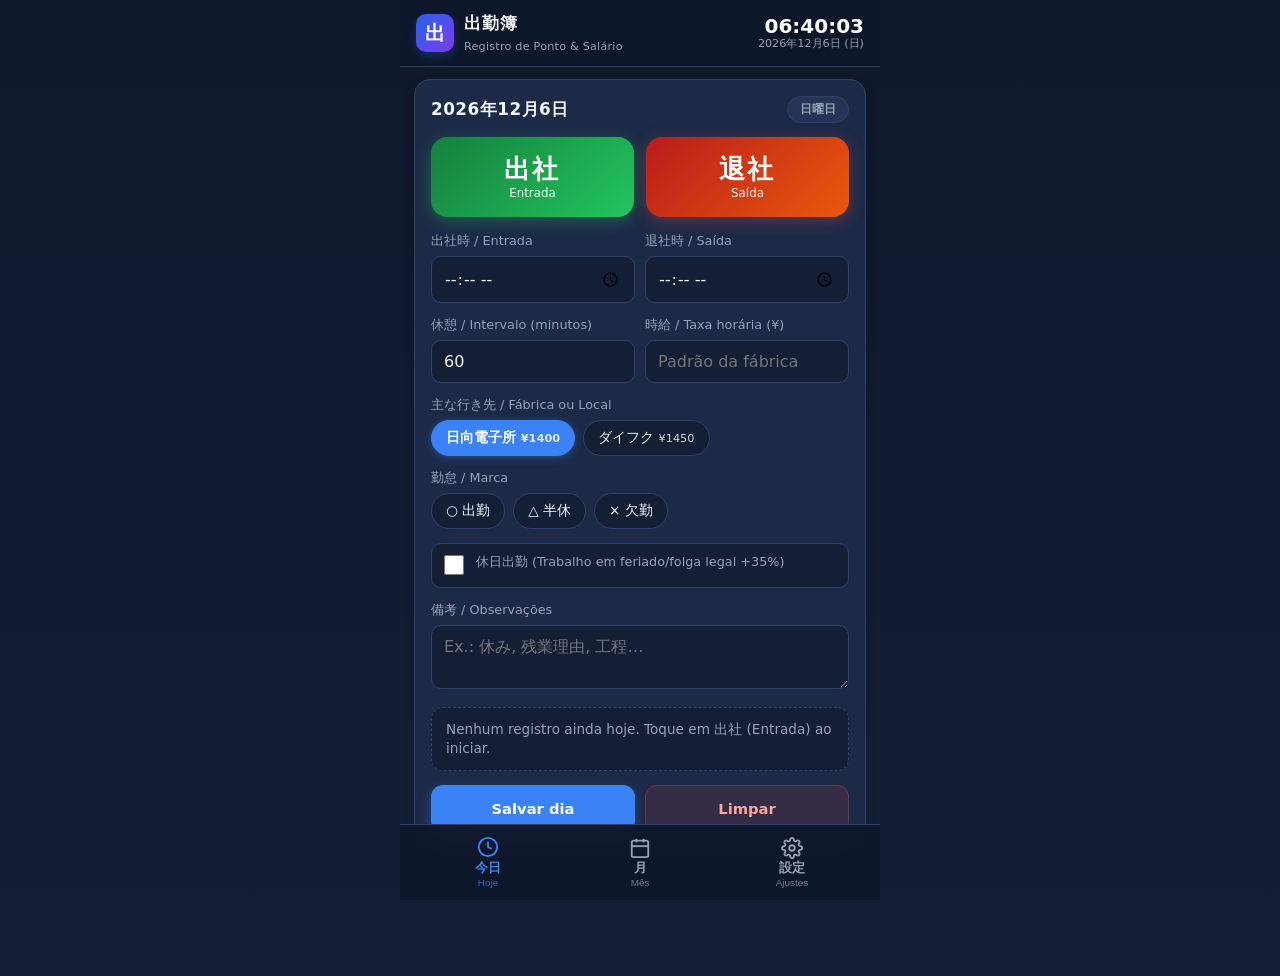
==== commit a213e2f2: "security: bloqueia exposicao de .git/dotfiles e melhora robustez - adiciona serve.py: servidor HTTP " ====
--- a/ponto.html
+++ b/ponto.html
@@ -6,6 +6,9 @@
   <meta name="theme-color" content="#0f172a">
   <title>出勤簿 / Registro de Ponto</title>
   <link rel="manifest" href="manifest.json">
+  <link rel="icon" href="icon-192.png">
+  <link rel="apple-touch-icon" href="icon-192.png">
+  <meta name="mobile-web-app-capable" content="yes">
   <meta name="theme-color" content="#3b82f6">
 
   <!-- Suporte Nativo para iPhone / iOS -->
